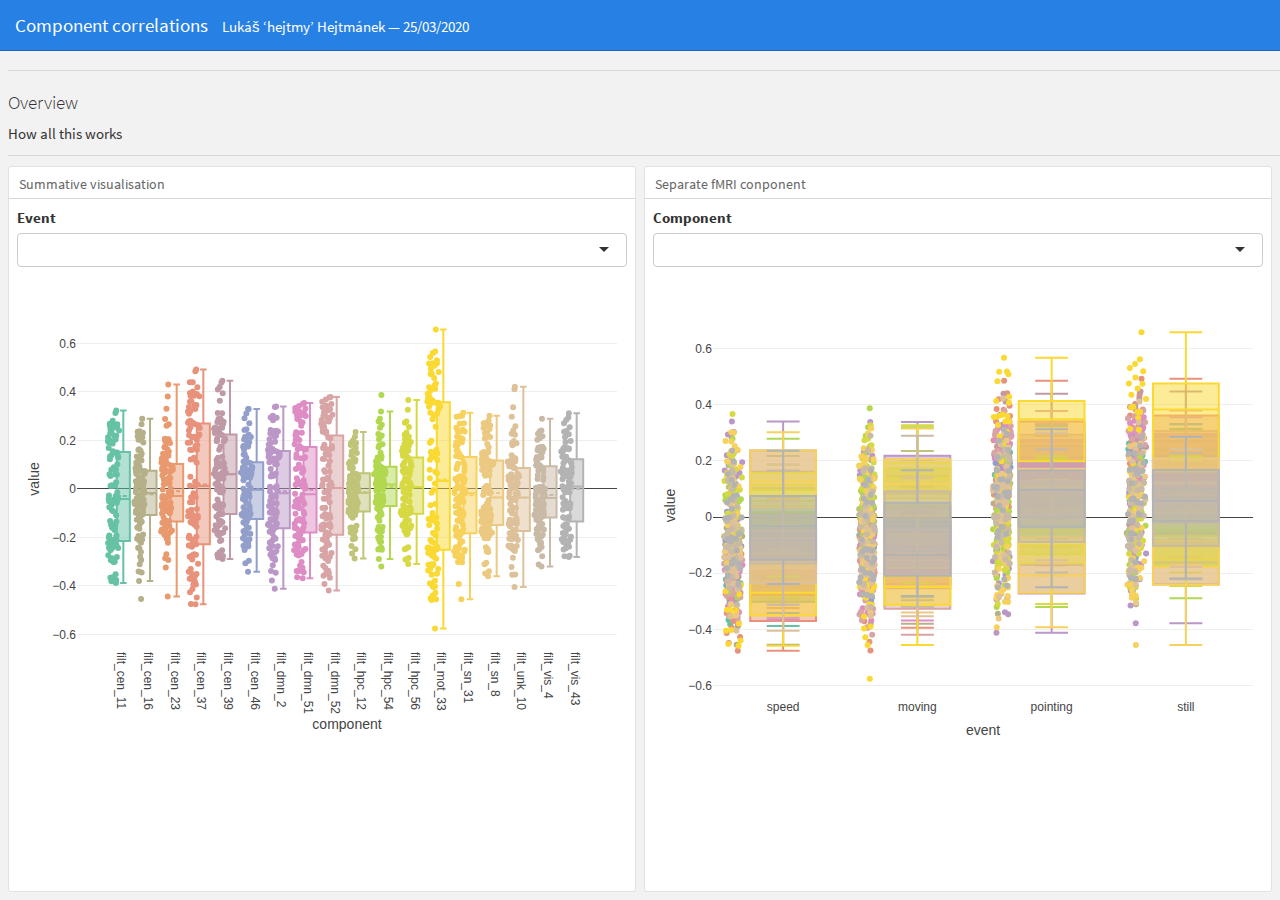
==== docs/analysis.html @ 6551378a "Adds built analysis" ====
<!DOCTYPE html>
<html xmlns="http://www.w3.org/1999/xhtml">
<head>

<meta charset="utf-8">
<meta http-equiv="Content-Type" content="text/html; charset=utf-8" />
<meta name="generator" content="pandoc" />
<meta name="author" content="Lukáš ‘hejtmy’ Hejtmánek" />



<title>Component correlations</title>

<meta property="og:title" content="Component correlations" />

<meta name="viewport" content="width=device-width, initial-scale=1.0, maximum-scale=1.0, user-scalable=no" />

<link href="data:image/x-icon;" rel="icon" type="image/x-icon">


<script type="text/javascript">
window.FlexDashboardComponents = [];
</script>

<script>/*! jQuery v1.11.3 | (c) 2005, 2015 jQuery Foundation, Inc. | jquery.org/license */
!function(a,b){"object"==typeof module&&"object"==typeof module.exports?module.exports=a.document?b(a,!0):function(a){if(!a.document)throw new Error("jQuery requires a window with a document");return b(a)}:b(a)}("undefined"!=typeof window?window:this,function(a,b){var c=[],d=c.slice,e=c.concat,f=c.push,g=c.indexOf,h={},i=h.toString,j=h.hasOwnProperty,k={},l="1.11.3",m=function(a,b){return new m.fn.init(a,b)},n=/^[\s\uFEFF\xA0]+|[\s\uFEFF\xA0]+$/g,o=/^-ms-/,p=/-([\da-z])/gi,q=function(a,b){return b.toUpperCase()};m.fn=m.prototype={jquery:l,constructor:m,selector:"",length:0,toArray:function(){return d.call(this)},get:function(a){return null!=a?0>a?this[a+this.length]:this[a]:d.call(this)},pushStack:function(a){var b=m.merge(this.constructor(),a);return b.prevObject=this,b.context=this.context,b},each:function(a,b){return m.each(this,a,b)},map:function(a){return this.pushStack(m.map(this,function(b,c){return a.call(b,c,b)}))},slice:function(){return this.pushStack(d.apply(this,arguments))},first:function(){return this.eq(0)},last:function(){return this.eq(-1)},eq:function(a){var b=this.length,c=+a+(0>a?b:0);return this.pushStack(c>=0&&b>c?[this[c]]:[])},end:function(){return this.prevObject||this.constructor(null)},push:f,sort:c.sort,splice:c.splice},m.extend=m.fn.extend=function(){var a,b,c,d,e,f,g=arguments[0]||{},h=1,i=arguments.length,j=!1;for("boolean"==typeof g&&(j=g,g=arguments[h]||{},h++),"object"==typeof g||m.isFunction(g)||(g={}),h===i&&(g=this,h--);i>h;h++)if(null!=(e=arguments[h]))for(d in e)a=g[d],c=e[d],g!==c&&(j&&c&&(m.isPlainObject(c)||(b=m.isArray(c)))?(b?(b=!1,f=a&&m.isArray(a)?a:[]):f=a&&m.isPlainObject(a)?a:{},g[d]=m.extend(j,f,c)):void 0!==c&&(g[d]=c));return g},m.extend({expando:"jQuery"+(l+Math.random()).replace(/\D/g,""),isReady:!0,error:function(a){throw new Error(a)},noop:function(){},isFunction:function(a){return"function"===m.type(a)},isArray:Array.isArray||function(a){return"array"===m.type(a)},isWindow:function(a){return null!=a&&a==a.window},isNumeric:function(a){return!m.isArray(a)&&a-parseFloat(a)+1>=0},isEmptyObject:function(a){var b;for(b in a)return!1;return!0},isPlainObject:function(a){var b;if(!a||"object"!==m.type(a)||a.nodeType||m.isWindow(a))return!1;try{if(a.constructor&&!j.call(a,"constructor")&&!j.call(a.constructor.prototype,"isPrototypeOf"))return!1}catch(c){return!1}if(k.ownLast)for(b in a)return j.call(a,b);for(b in a);return void 0===b||j.call(a,b)},type:function(a){return null==a?a+"":"object"==typeof a||"function"==typeof a?h[i.call(a)]||"object":typeof a},globalEval:function(b){b&&m.trim(b)&&(a.execScript||function(b){a.eval.call(a,b)})(b)},camelCase:function(a){return a.replace(o,"ms-").replace(p,q)},nodeName:function(a,b){return a.nodeName&&a.nodeName.toLowerCase()===b.toLowerCase()},each:function(a,b,c){var d,e=0,f=a.length,g=r(a);if(c){if(g){for(;f>e;e++)if(d=b.apply(a[e],c),d===!1)break}else for(e in a)if(d=b.apply(a[e],c),d===!1)break}else if(g){for(;f>e;e++)if(d=b.call(a[e],e,a[e]),d===!1)break}else for(e in a)if(d=b.call(a[e],e,a[e]),d===!1)break;return a},trim:function(a){return null==a?"":(a+"").replace(n,"")},makeArray:function(a,b){var c=b||[];return null!=a&&(r(Object(a))?m.merge(c,"string"==typeof a?[a]:a):f.call(c,a)),c},inArray:function(a,b,c){var d;if(b){if(g)return g.call(b,a,c);for(d=b.length,c=c?0>c?Math.max(0,d+c):c:0;d>c;c++)if(c in b&&b[c]===a)return c}return-1},merge:function(a,b){var c=+b.length,d=0,e=a.length;while(c>d)a[e++]=b[d++];if(c!==c)while(void 0!==b[d])a[e++]=b[d++];return a.length=e,a},grep:function(a,b,c){for(var d,e=[],f=0,g=a.length,h=!c;g>f;f++)d=!b(a[f],f),d!==h&&e.push(a[f]);return e},map:function(a,b,c){var d,f=0,g=a.length,h=r(a),i=[];if(h)for(;g>f;f++)d=b(a[f],f,c),null!=d&&i.push(d);else for(f in a)d=b(a[f],f,c),null!=d&&i.push(d);return e.apply([],i)},guid:1,proxy:function(a,b){var c,e,f;return"string"==typeof b&&(f=a[b],b=a,a=f),m.isFunction(a)?(c=d.call(arguments,2),e=function(){return a.apply(b||this,c.concat(d.call(arguments)))},e.guid=a.guid=a.guid||m.guid++,e):void 0},now:function(){return+new Date},support:k}),m.each("Boolean Number String Function Array Date RegExp Object Error".split(" "),function(a,b){h["[object "+b+"]"]=b.toLowerCase()});function r(a){var b="length"in a&&a.length,c=m.type(a);return"function"===c||m.isWindow(a)?!1:1===a.nodeType&&b?!0:"array"===c||0===b||"number"==typeof b&&b>0&&b-1 in a}var s=function(a){var b,c,d,e,f,g,h,i,j,k,l,m,n,o,p,q,r,s,t,u="sizzle"+1*new Date,v=a.document,w=0,x=0,y=ha(),z=ha(),A=ha(),B=function(a,b){return a===b&&(l=!0),0},C=1<<31,D={}.hasOwnProperty,E=[],F=E.pop,G=E.push,H=E.push,I=E.slice,J=function(a,b){for(var c=0,d=a.length;d>c;c++)if(a[c]===b)return c;return-1},K="checked|selected|async|autofocus|autoplay|controls|defer|disabled|hidden|ismap|loop|multiple|open|readonly|required|scoped",L="[\\x20\\t\\r\\n\\f]",M="(?:\\\\.|[\\w-]|[^\\x00-\\xa0])+",N=M.replace("w","w#"),O="\\["+L+"*("+M+")(?:"+L+"*([*^$|!~]?=)"+L+"*(?:'((?:\\\\.|[^\\\\'])*)'|\"((?:\\\\.|[^\\\\\"])*)\"|("+N+"))|)"+L+"*\\]",P=":("+M+")(?:\\((('((?:\\\\.|[^\\\\'])*)'|\"((?:\\\\.|[^\\\\\"])*)\")|((?:\\\\.|[^\\\\()[\\]]|"+O+")*)|.*)\\)|)",Q=new RegExp(L+"+","g"),R=new RegExp("^"+L+"+|((?:^|[^\\\\])(?:\\\\.)*)"+L+"+$","g"),S=new RegExp("^"+L+"*,"+L+"*"),T=new RegExp("^"+L+"*([>+~]|"+L+")"+L+"*"),U=new RegExp("="+L+"*([^\\]'\"]*?)"+L+"*\\]","g"),V=new RegExp(P),W=new RegExp("^"+N+"$"),X={ID:new RegExp("^#("+M+")"),CLASS:new RegExp("^\\.("+M+")"),TAG:new RegExp("^("+M.replace("w","w*")+")"),ATTR:new RegExp("^"+O),PSEUDO:new RegExp("^"+P),CHILD:new RegExp("^:(only|first|last|nth|nth-last)-(child|of-type)(?:\\("+L+"*(even|odd|(([+-]|)(\\d*)n|)"+L+"*(?:([+-]|)"+L+"*(\\d+)|))"+L+"*\\)|)","i"),bool:new RegExp("^(?:"+K+")$","i"),needsContext:new RegExp("^"+L+"*[>+~]|:(even|odd|eq|gt|lt|nth|first|last)(?:\\("+L+"*((?:-\\d)?\\d*)"+L+"*\\)|)(?=[^-]|$)","i")},Y=/^(?:input|select|textarea|button)$/i,Z=/^h\d$/i,$=/^[^{]+\{\s*\[native \w/,_=/^(?:#([\w-]+)|(\w+)|\.([\w-]+))$/,aa=/[+~]/,ba=/'|\\/g,ca=new RegExp("\\\\([\\da-f]{1,6}"+L+"?|("+L+")|.)","ig"),da=function(a,b,c){var d="0x"+b-65536;return d!==d||c?b:0>d?String.fromCharCode(d+65536):String.fromCharCode(d>>10|55296,1023&d|56320)},ea=function(){m()};try{H.apply(E=I.call(v.childNodes),v.childNodes),E[v.childNodes.length].nodeType}catch(fa){H={apply:E.length?function(a,b){G.apply(a,I.call(b))}:function(a,b){var c=a.length,d=0;while(a[c++]=b[d++]);a.length=c-1}}}function ga(a,b,d,e){var f,h,j,k,l,o,r,s,w,x;if((b?b.ownerDocument||b:v)!==n&&m(b),b=b||n,d=d||[],k=b.nodeType,"string"!=typeof a||!a||1!==k&&9!==k&&11!==k)return d;if(!e&&p){if(11!==k&&(f=_.exec(a)))if(j=f[1]){if(9===k){if(h=b.getElementById(j),!h||!h.parentNode)return d;if(h.id===j)return d.push(h),d}else if(b.ownerDocument&&(h=b.ownerDocument.getElementById(j))&&t(b,h)&&h.id===j)return d.push(h),d}else{if(f[2])return H.apply(d,b.getElementsByTagName(a)),d;if((j=f[3])&&c.getElementsByClassName)return H.apply(d,b.getElementsByClassName(j)),d}if(c.qsa&&(!q||!q.test(a))){if(s=r=u,w=b,x=1!==k&&a,1===k&&"object"!==b.nodeName.toLowerCase()){o=g(a),(r=b.getAttribute("id"))?s=r.replace(ba,"\\$&"):b.setAttribute("id",s),s="[id='"+s+"'] ",l=o.length;while(l--)o[l]=s+ra(o[l]);w=aa.test(a)&&pa(b.parentNode)||b,x=o.join(",")}if(x)try{return H.apply(d,w.querySelectorAll(x)),d}catch(y){}finally{r||b.removeAttribute("id")}}}return i(a.replace(R,"$1"),b,d,e)}function ha(){var a=[];function b(c,e){return a.push(c+" ")>d.cacheLength&&delete b[a.shift()],b[c+" "]=e}return b}function ia(a){return a[u]=!0,a}function ja(a){var b=n.createElement("div");try{return!!a(b)}catch(c){return!1}finally{b.parentNode&&b.parentNode.removeChild(b),b=null}}function ka(a,b){var c=a.split("|"),e=a.length;while(e--)d.attrHandle[c[e]]=b}function la(a,b){var c=b&&a,d=c&&1===a.nodeType&&1===b.nodeType&&(~b.sourceIndex||C)-(~a.sourceIndex||C);if(d)return d;if(c)while(c=c.nextSibling)if(c===b)return-1;return a?1:-1}function ma(a){return function(b){var c=b.nodeName.toLowerCase();return"input"===c&&b.type===a}}function na(a){return function(b){var c=b.nodeName.toLowerCase();return("input"===c||"button"===c)&&b.type===a}}function oa(a){return ia(function(b){return b=+b,ia(function(c,d){var e,f=a([],c.length,b),g=f.length;while(g--)c[e=f[g]]&&(c[e]=!(d[e]=c[e]))})})}function pa(a){return a&&"undefined"!=typeof a.getElementsByTagName&&a}c=ga.support={},f=ga.isXML=function(a){var b=a&&(a.ownerDocument||a).documentElement;return b?"HTML"!==b.nodeName:!1},m=ga.setDocument=function(a){var b,e,g=a?a.ownerDocument||a:v;return g!==n&&9===g.nodeType&&g.documentElement?(n=g,o=g.documentElement,e=g.defaultView,e&&e!==e.top&&(e.addEventListener?e.addEventListener("unload",ea,!1):e.attachEvent&&e.attachEvent("onunload",ea)),p=!f(g),c.attributes=ja(function(a){return a.className="i",!a.getAttribute("className")}),c.getElementsByTagName=ja(function(a){return a.appendChild(g.createComment("")),!a.getElementsByTagName("*").length}),c.getElementsByClassName=$.test(g.getElementsByClassName),c.getById=ja(function(a){return o.appendChild(a).id=u,!g.getElementsByName||!g.getElementsByName(u).length}),c.getById?(d.find.ID=function(a,b){if("undefined"!=typeof b.getElementById&&p){var c=b.getElementById(a);return c&&c.parentNode?[c]:[]}},d.filter.ID=function(a){var b=a.replace(ca,da);return function(a){return a.getAttribute("id")===b}}):(delete d.find.ID,d.filter.ID=function(a){var b=a.replace(ca,da);return function(a){var c="undefined"!=typeof a.getAttributeNode&&a.getAttributeNode("id");return c&&c.value===b}}),d.find.TAG=c.getElementsByTagName?function(a,b){return"undefined"!=typeof b.getElementsByTagName?b.getElementsByTagName(a):c.qsa?b.querySelectorAll(a):void 0}:function(a,b){var c,d=[],e=0,f=b.getElementsByTagName(a);if("*"===a){while(c=f[e++])1===c.nodeType&&d.push(c);return d}return f},d.find.CLASS=c.getElementsByClassName&&function(a,b){return p?b.getElementsByClassName(a):void 0},r=[],q=[],(c.qsa=$.test(g.querySelectorAll))&&(ja(function(a){o.appendChild(a).innerHTML="<a id='"+u+"'></a><select id='"+u+"-\f]' msallowcapture=''><option selected=''></option></select>",a.querySelectorAll("[msallowcapture^='']").length&&q.push("[*^$]="+L+"*(?:''|\"\")"),a.querySelectorAll("[selected]").length||q.push("\\["+L+"*(?:value|"+K+")"),a.querySelectorAll("[id~="+u+"-]").length||q.push("~="),a.querySelectorAll(":checked").length||q.push(":checked"),a.querySelectorAll("a#"+u+"+*").length||q.push(".#.+[+~]")}),ja(function(a){var b=g.createElement("input");b.setAttribute("type","hidden"),a.appendChild(b).setAttribute("name","D"),a.querySelectorAll("[name=d]").length&&q.push("name"+L+"*[*^$|!~]?="),a.querySelectorAll(":enabled").length||q.push(":enabled",":disabled"),a.querySelectorAll("*,:x"),q.push(",.*:")})),(c.matchesSelector=$.test(s=o.matches||o.webkitMatchesSelector||o.mozMatchesSelector||o.oMatchesSelector||o.msMatchesSelector))&&ja(function(a){c.disconnectedMatch=s.call(a,"div"),s.call(a,"[s!='']:x"),r.push("!=",P)}),q=q.length&&new RegExp(q.join("|")),r=r.length&&new RegExp(r.join("|")),b=$.test(o.compareDocumentPosition),t=b||$.test(o.contains)?function(a,b){var c=9===a.nodeType?a.documentElement:a,d=b&&b.parentNode;return a===d||!(!d||1!==d.nodeType||!(c.contains?c.contains(d):a.compareDocumentPosition&&16&a.compareDocumentPosition(d)))}:function(a,b){if(b)while(b=b.parentNode)if(b===a)return!0;return!1},B=b?function(a,b){if(a===b)return l=!0,0;var d=!a.compareDocumentPosition-!b.compareDocumentPosition;return d?d:(d=(a.ownerDocument||a)===(b.ownerDocument||b)?a.compareDocumentPosition(b):1,1&d||!c.sortDetached&&b.compareDocumentPosition(a)===d?a===g||a.ownerDocument===v&&t(v,a)?-1:b===g||b.ownerDocument===v&&t(v,b)?1:k?J(k,a)-J(k,b):0:4&d?-1:1)}:function(a,b){if(a===b)return l=!0,0;var c,d=0,e=a.parentNode,f=b.parentNode,h=[a],i=[b];if(!e||!f)return a===g?-1:b===g?1:e?-1:f?1:k?J(k,a)-J(k,b):0;if(e===f)return la(a,b);c=a;while(c=c.parentNode)h.unshift(c);c=b;while(c=c.parentNode)i.unshift(c);while(h[d]===i[d])d++;return d?la(h[d],i[d]):h[d]===v?-1:i[d]===v?1:0},g):n},ga.matches=function(a,b){return ga(a,null,null,b)},ga.matchesSelector=function(a,b){if((a.ownerDocument||a)!==n&&m(a),b=b.replace(U,"='$1']"),!(!c.matchesSelector||!p||r&&r.test(b)||q&&q.test(b)))try{var d=s.call(a,b);if(d||c.disconnectedMatch||a.document&&11!==a.document.nodeType)return d}catch(e){}return ga(b,n,null,[a]).length>0},ga.contains=function(a,b){return(a.ownerDocument||a)!==n&&m(a),t(a,b)},ga.attr=function(a,b){(a.ownerDocument||a)!==n&&m(a);var e=d.attrHandle[b.toLowerCase()],f=e&&D.call(d.attrHandle,b.toLowerCase())?e(a,b,!p):void 0;return void 0!==f?f:c.attributes||!p?a.getAttribute(b):(f=a.getAttributeNode(b))&&f.specified?f.value:null},ga.error=function(a){throw new Error("Syntax error, unrecognized expression: "+a)},ga.uniqueSort=function(a){var b,d=[],e=0,f=0;if(l=!c.detectDuplicates,k=!c.sortStable&&a.slice(0),a.sort(B),l){while(b=a[f++])b===a[f]&&(e=d.push(f));while(e--)a.splice(d[e],1)}return k=null,a},e=ga.getText=function(a){var b,c="",d=0,f=a.nodeType;if(f){if(1===f||9===f||11===f){if("string"==typeof a.textContent)return a.textContent;for(a=a.firstChild;a;a=a.nextSibling)c+=e(a)}else if(3===f||4===f)return a.nodeValue}else while(b=a[d++])c+=e(b);return c},d=ga.selectors={cacheLength:50,createPseudo:ia,match:X,attrHandle:{},find:{},relative:{">":{dir:"parentNode",first:!0}," ":{dir:"parentNode"},"+":{dir:"previousSibling",first:!0},"~":{dir:"previousSibling"}},preFilter:{ATTR:function(a){return a[1]=a[1].replace(ca,da),a[3]=(a[3]||a[4]||a[5]||"").replace(ca,da),"~="===a[2]&&(a[3]=" "+a[3]+" "),a.slice(0,4)},CHILD:function(a){return a[1]=a[1].toLowerCase(),"nth"===a[1].slice(0,3)?(a[3]||ga.error(a[0]),a[4]=+(a[4]?a[5]+(a[6]||1):2*("even"===a[3]||"odd"===a[3])),a[5]=+(a[7]+a[8]||"odd"===a[3])):a[3]&&ga.error(a[0]),a},PSEUDO:function(a){var b,c=!a[6]&&a[2];return X.CHILD.test(a[0])?null:(a[3]?a[2]=a[4]||a[5]||"":c&&V.test(c)&&(b=g(c,!0))&&(b=c.indexOf(")",c.length-b)-c.length)&&(a[0]=a[0].slice(0,b),a[2]=c.slice(0,b)),a.slice(0,3))}},filter:{TAG:function(a){var b=a.replace(ca,da).toLowerCase();return"*"===a?function(){return!0}:function(a){return a.nodeName&&a.nodeName.toLowerCase()===b}},CLASS:function(a){var b=y[a+" "];return b||(b=new RegExp("(^|"+L+")"+a+"("+L+"|$)"))&&y(a,function(a){return b.test("string"==typeof a.className&&a.className||"undefined"!=typeof a.getAttribute&&a.getAttribute("class")||"")})},ATTR:function(a,b,c){return function(d){var e=ga.attr(d,a);return null==e?"!="===b:b?(e+="","="===b?e===c:"!="===b?e!==c:"^="===b?c&&0===e.indexOf(c):"*="===b?c&&e.indexOf(c)>-1:"$="===b?c&&e.slice(-c.length)===c:"~="===b?(" "+e.replace(Q," ")+" ").indexOf(c)>-1:"|="===b?e===c||e.slice(0,c.length+1)===c+"-":!1):!0}},CHILD:function(a,b,c,d,e){var f="nth"!==a.slice(0,3),g="last"!==a.slice(-4),h="of-type"===b;return 1===d&&0===e?function(a){return!!a.parentNode}:function(b,c,i){var j,k,l,m,n,o,p=f!==g?"nextSibling":"previousSibling",q=b.parentNode,r=h&&b.nodeName.toLowerCase(),s=!i&&!h;if(q){if(f){while(p){l=b;while(l=l[p])if(h?l.nodeName.toLowerCase()===r:1===l.nodeType)return!1;o=p="only"===a&&!o&&"nextSibling"}return!0}if(o=[g?q.firstChild:q.lastChild],g&&s){k=q[u]||(q[u]={}),j=k[a]||[],n=j[0]===w&&j[1],m=j[0]===w&&j[2],l=n&&q.childNodes[n];while(l=++n&&l&&l[p]||(m=n=0)||o.pop())if(1===l.nodeType&&++m&&l===b){k[a]=[w,n,m];break}}else if(s&&(j=(b[u]||(b[u]={}))[a])&&j[0]===w)m=j[1];else while(l=++n&&l&&l[p]||(m=n=0)||o.pop())if((h?l.nodeName.toLowerCase()===r:1===l.nodeType)&&++m&&(s&&((l[u]||(l[u]={}))[a]=[w,m]),l===b))break;return m-=e,m===d||m%d===0&&m/d>=0}}},PSEUDO:function(a,b){var c,e=d.pseudos[a]||d.setFilters[a.toLowerCase()]||ga.error("unsupported pseudo: "+a);return e[u]?e(b):e.length>1?(c=[a,a,"",b],d.setFilters.hasOwnProperty(a.toLowerCase())?ia(function(a,c){var d,f=e(a,b),g=f.length;while(g--)d=J(a,f[g]),a[d]=!(c[d]=f[g])}):function(a){return e(a,0,c)}):e}},pseudos:{not:ia(function(a){var b=[],c=[],d=h(a.replace(R,"$1"));return d[u]?ia(function(a,b,c,e){var f,g=d(a,null,e,[]),h=a.length;while(h--)(f=g[h])&&(a[h]=!(b[h]=f))}):function(a,e,f){return b[0]=a,d(b,null,f,c),b[0]=null,!c.pop()}}),has:ia(function(a){return function(b){return ga(a,b).length>0}}),contains:ia(function(a){return a=a.replace(ca,da),function(b){return(b.textContent||b.innerText||e(b)).indexOf(a)>-1}}),lang:ia(function(a){return W.test(a||"")||ga.error("unsupported lang: "+a),a=a.replace(ca,da).toLowerCase(),function(b){var c;do if(c=p?b.lang:b.getAttribute("xml:lang")||b.getAttribute("lang"))return c=c.toLowerCase(),c===a||0===c.indexOf(a+"-");while((b=b.parentNode)&&1===b.nodeType);return!1}}),target:function(b){var c=a.location&&a.location.hash;return c&&c.slice(1)===b.id},root:function(a){return a===o},focus:function(a){return a===n.activeElement&&(!n.hasFocus||n.hasFocus())&&!!(a.type||a.href||~a.tabIndex)},enabled:function(a){return a.disabled===!1},disabled:function(a){return a.disabled===!0},checked:function(a){var b=a.nodeName.toLowerCase();return"input"===b&&!!a.checked||"option"===b&&!!a.selected},selected:function(a){return a.parentNode&&a.parentNode.selectedIndex,a.selected===!0},empty:function(a){for(a=a.firstChild;a;a=a.nextSibling)if(a.nodeType<6)return!1;return!0},parent:function(a){return!d.pseudos.empty(a)},header:function(a){return Z.test(a.nodeName)},input:function(a){return Y.test(a.nodeName)},button:function(a){var b=a.nodeName.toLowerCase();return"input"===b&&"button"===a.type||"button"===b},text:function(a){var b;return"input"===a.nodeName.toLowerCase()&&"text"===a.type&&(null==(b=a.getAttribute("type"))||"text"===b.toLowerCase())},first:oa(function(){return[0]}),last:oa(function(a,b){return[b-1]}),eq:oa(function(a,b,c){return[0>c?c+b:c]}),even:oa(function(a,b){for(var c=0;b>c;c+=2)a.push(c);return a}),odd:oa(function(a,b){for(var c=1;b>c;c+=2)a.push(c);return a}),lt:oa(function(a,b,c){for(var d=0>c?c+b:c;--d>=0;)a.push(d);return a}),gt:oa(function(a,b,c){for(var d=0>c?c+b:c;++d<b;)a.push(d);return a})}},d.pseudos.nth=d.pseudos.eq;for(b in{radio:!0,checkbox:!0,file:!0,password:!0,image:!0})d.pseudos[b]=ma(b);for(b in{submit:!0,reset:!0})d.pseudos[b]=na(b);function qa(){}qa.prototype=d.filters=d.pseudos,d.setFilters=new qa,g=ga.tokenize=function(a,b){var c,e,f,g,h,i,j,k=z[a+" "];if(k)return b?0:k.slice(0);h=a,i=[],j=d.preFilter;while(h){(!c||(e=S.exec(h)))&&(e&&(h=h.slice(e[0].length)||h),i.push(f=[])),c=!1,(e=T.exec(h))&&(c=e.shift(),f.push({value:c,type:e[0].replace(R," ")}),h=h.slice(c.length));for(g in d.filter)!(e=X[g].exec(h))||j[g]&&!(e=j[g](e))||(c=e.shift(),f.push({value:c,type:g,matches:e}),h=h.slice(c.length));if(!c)break}return b?h.length:h?ga.error(a):z(a,i).slice(0)};function ra(a){for(var b=0,c=a.length,d="";c>b;b++)d+=a[b].value;return d}function sa(a,b,c){var d=b.dir,e=c&&"parentNode"===d,f=x++;return b.first?function(b,c,f){while(b=b[d])if(1===b.nodeType||e)return a(b,c,f)}:function(b,c,g){var h,i,j=[w,f];if(g){while(b=b[d])if((1===b.nodeType||e)&&a(b,c,g))return!0}else while(b=b[d])if(1===b.nodeType||e){if(i=b[u]||(b[u]={}),(h=i[d])&&h[0]===w&&h[1]===f)return j[2]=h[2];if(i[d]=j,j[2]=a(b,c,g))return!0}}}function ta(a){return a.length>1?function(b,c,d){var e=a.length;while(e--)if(!a[e](b,c,d))return!1;return!0}:a[0]}function ua(a,b,c){for(var d=0,e=b.length;e>d;d++)ga(a,b[d],c);return c}function va(a,b,c,d,e){for(var f,g=[],h=0,i=a.length,j=null!=b;i>h;h++)(f=a[h])&&(!c||c(f,d,e))&&(g.push(f),j&&b.push(h));return g}function wa(a,b,c,d,e,f){return d&&!d[u]&&(d=wa(d)),e&&!e[u]&&(e=wa(e,f)),ia(function(f,g,h,i){var j,k,l,m=[],n=[],o=g.length,p=f||ua(b||"*",h.nodeType?[h]:h,[]),q=!a||!f&&b?p:va(p,m,a,h,i),r=c?e||(f?a:o||d)?[]:g:q;if(c&&c(q,r,h,i),d){j=va(r,n),d(j,[],h,i),k=j.length;while(k--)(l=j[k])&&(r[n[k]]=!(q[n[k]]=l))}if(f){if(e||a){if(e){j=[],k=r.length;while(k--)(l=r[k])&&j.push(q[k]=l);e(null,r=[],j,i)}k=r.length;while(k--)(l=r[k])&&(j=e?J(f,l):m[k])>-1&&(f[j]=!(g[j]=l))}}else r=va(r===g?r.splice(o,r.length):r),e?e(null,g,r,i):H.apply(g,r)})}function xa(a){for(var b,c,e,f=a.length,g=d.relative[a[0].type],h=g||d.relative[" "],i=g?1:0,k=sa(function(a){return a===b},h,!0),l=sa(function(a){return J(b,a)>-1},h,!0),m=[function(a,c,d){var e=!g&&(d||c!==j)||((b=c).nodeType?k(a,c,d):l(a,c,d));return b=null,e}];f>i;i++)if(c=d.relative[a[i].type])m=[sa(ta(m),c)];else{if(c=d.filter[a[i].type].apply(null,a[i].matches),c[u]){for(e=++i;f>e;e++)if(d.relative[a[e].type])break;return wa(i>1&&ta(m),i>1&&ra(a.slice(0,i-1).concat({value:" "===a[i-2].type?"*":""})).replace(R,"$1"),c,e>i&&xa(a.slice(i,e)),f>e&&xa(a=a.slice(e)),f>e&&ra(a))}m.push(c)}return ta(m)}function ya(a,b){var c=b.length>0,e=a.length>0,f=function(f,g,h,i,k){var l,m,o,p=0,q="0",r=f&&[],s=[],t=j,u=f||e&&d.find.TAG("*",k),v=w+=null==t?1:Math.random()||.1,x=u.length;for(k&&(j=g!==n&&g);q!==x&&null!=(l=u[q]);q++){if(e&&l){m=0;while(o=a[m++])if(o(l,g,h)){i.push(l);break}k&&(w=v)}c&&((l=!o&&l)&&p--,f&&r.push(l))}if(p+=q,c&&q!==p){m=0;while(o=b[m++])o(r,s,g,h);if(f){if(p>0)while(q--)r[q]||s[q]||(s[q]=F.call(i));s=va(s)}H.apply(i,s),k&&!f&&s.length>0&&p+b.length>1&&ga.uniqueSort(i)}return k&&(w=v,j=t),r};return c?ia(f):f}return h=ga.compile=function(a,b){var c,d=[],e=[],f=A[a+" "];if(!f){b||(b=g(a)),c=b.length;while(c--)f=xa(b[c]),f[u]?d.push(f):e.push(f);f=A(a,ya(e,d)),f.selector=a}return f},i=ga.select=function(a,b,e,f){var i,j,k,l,m,n="function"==typeof a&&a,o=!f&&g(a=n.selector||a);if(e=e||[],1===o.length){if(j=o[0]=o[0].slice(0),j.length>2&&"ID"===(k=j[0]).type&&c.getById&&9===b.nodeType&&p&&d.relative[j[1].type]){if(b=(d.find.ID(k.matches[0].replace(ca,da),b)||[])[0],!b)return e;n&&(b=b.parentNode),a=a.slice(j.shift().value.length)}i=X.needsContext.test(a)?0:j.length;while(i--){if(k=j[i],d.relative[l=k.type])break;if((m=d.find[l])&&(f=m(k.matches[0].replace(ca,da),aa.test(j[0].type)&&pa(b.parentNode)||b))){if(j.splice(i,1),a=f.length&&ra(j),!a)return H.apply(e,f),e;break}}}return(n||h(a,o))(f,b,!p,e,aa.test(a)&&pa(b.parentNode)||b),e},c.sortStable=u.split("").sort(B).join("")===u,c.detectDuplicates=!!l,m(),c.sortDetached=ja(function(a){return 1&a.compareDocumentPosition(n.createElement("div"))}),ja(function(a){return a.innerHTML="<a href='#'></a>","#"===a.firstChild.getAttribute("href")})||ka("type|href|height|width",function(a,b,c){return c?void 0:a.getAttribute(b,"type"===b.toLowerCase()?1:2)}),c.attributes&&ja(function(a){return a.innerHTML="<input/>",a.firstChild.setAttribute("value",""),""===a.firstChild.getAttribute("value")})||ka("value",function(a,b,c){return c||"input"!==a.nodeName.toLowerCase()?void 0:a.defaultValue}),ja(function(a){return null==a.getAttribute("disabled")})||ka(K,function(a,b,c){var d;return c?void 0:a[b]===!0?b.toLowerCase():(d=a.getAttributeNode(b))&&d.specified?d.value:null}),ga}(a);m.find=s,m.expr=s.selectors,m.expr[":"]=m.expr.pseudos,m.unique=s.uniqueSort,m.text=s.getText,m.isXMLDoc=s.isXML,m.contains=s.contains;var t=m.expr.match.needsContext,u=/^<(\w+)\s*\/?>(?:<\/\1>|)$/,v=/^.[^:#\[\.,]*$/;function w(a,b,c){if(m.isFunction(b))return m.grep(a,function(a,d){return!!b.call(a,d,a)!==c});if(b.nodeType)return m.grep(a,function(a){return a===b!==c});if("string"==typeof b){if(v.test(b))return m.filter(b,a,c);b=m.filter(b,a)}return m.grep(a,function(a){return m.inArray(a,b)>=0!==c})}m.filter=function(a,b,c){var d=b[0];return c&&(a=":not("+a+")"),1===b.length&&1===d.nodeType?m.find.matchesSelector(d,a)?[d]:[]:m.find.matches(a,m.grep(b,function(a){return 1===a.nodeType}))},m.fn.extend({find:function(a){var b,c=[],d=this,e=d.length;if("string"!=typeof a)return this.pushStack(m(a).filter(function(){for(b=0;e>b;b++)if(m.contains(d[b],this))return!0}));for(b=0;e>b;b++)m.find(a,d[b],c);return c=this.pushStack(e>1?m.unique(c):c),c.selector=this.selector?this.selector+" "+a:a,c},filter:function(a){return this.pushStack(w(this,a||[],!1))},not:function(a){return this.pushStack(w(this,a||[],!0))},is:function(a){return!!w(this,"string"==typeof a&&t.test(a)?m(a):a||[],!1).length}});var x,y=a.document,z=/^(?:\s*(<[\w\W]+>)[^>]*|#([\w-]*))$/,A=m.fn.init=function(a,b){var c,d;if(!a)return this;if("string"==typeof a){if(c="<"===a.charAt(0)&&">"===a.charAt(a.length-1)&&a.length>=3?[null,a,null]:z.exec(a),!c||!c[1]&&b)return!b||b.jquery?(b||x).find(a):this.constructor(b).find(a);if(c[1]){if(b=b instanceof m?b[0]:b,m.merge(this,m.parseHTML(c[1],b&&b.nodeType?b.ownerDocument||b:y,!0)),u.test(c[1])&&m.isPlainObject(b))for(c in b)m.isFunction(this[c])?this[c](b[c]):this.attr(c,b[c]);return this}if(d=y.getElementById(c[2]),d&&d.parentNode){if(d.id!==c[2])return x.find(a);this.length=1,this[0]=d}return this.context=y,this.selector=a,this}return a.nodeType?(this.context=this[0]=a,this.length=1,this):m.isFunction(a)?"undefined"!=typeof x.ready?x.ready(a):a(m):(void 0!==a.selector&&(this.selector=a.selector,this.context=a.context),m.makeArray(a,this))};A.prototype=m.fn,x=m(y);var B=/^(?:parents|prev(?:Until|All))/,C={children:!0,contents:!0,next:!0,prev:!0};m.extend({dir:function(a,b,c){var d=[],e=a[b];while(e&&9!==e.nodeType&&(void 0===c||1!==e.nodeType||!m(e).is(c)))1===e.nodeType&&d.push(e),e=e[b];return d},sibling:function(a,b){for(var c=[];a;a=a.nextSibling)1===a.nodeType&&a!==b&&c.push(a);return c}}),m.fn.extend({has:function(a){var b,c=m(a,this),d=c.length;return this.filter(function(){for(b=0;d>b;b++)if(m.contains(this,c[b]))return!0})},closest:function(a,b){for(var c,d=0,e=this.length,f=[],g=t.test(a)||"string"!=typeof a?m(a,b||this.context):0;e>d;d++)for(c=this[d];c&&c!==b;c=c.parentNode)if(c.nodeType<11&&(g?g.index(c)>-1:1===c.nodeType&&m.find.matchesSelector(c,a))){f.push(c);break}return this.pushStack(f.length>1?m.unique(f):f)},index:function(a){return a?"string"==typeof a?m.inArray(this[0],m(a)):m.inArray(a.jquery?a[0]:a,this):this[0]&&this[0].parentNode?this.first().prevAll().length:-1},add:function(a,b){return this.pushStack(m.unique(m.merge(this.get(),m(a,b))))},addBack:function(a){return this.add(null==a?this.prevObject:this.prevObject.filter(a))}});function D(a,b){do a=a[b];while(a&&1!==a.nodeType);return a}m.each({parent:function(a){var b=a.parentNode;return b&&11!==b.nodeType?b:null},parents:function(a){return m.dir(a,"parentNode")},parentsUntil:function(a,b,c){return m.dir(a,"parentNode",c)},next:function(a){return D(a,"nextSibling")},prev:function(a){return D(a,"previousSibling")},nextAll:function(a){return m.dir(a,"nextSibling")},prevAll:function(a){return m.dir(a,"previousSibling")},nextUntil:function(a,b,c){return m.dir(a,"nextSibling",c)},prevUntil:function(a,b,c){return m.dir(a,"previousSibling",c)},siblings:function(a){return m.sibling((a.parentNode||{}).firstChild,a)},children:function(a){return m.sibling(a.firstChild)},contents:function(a){return m.nodeName(a,"iframe")?a.contentDocument||a.contentWindow.document:m.merge([],a.childNodes)}},function(a,b){m.fn[a]=function(c,d){var e=m.map(this,b,c);return"Until"!==a.slice(-5)&&(d=c),d&&"string"==typeof d&&(e=m.filter(d,e)),this.length>1&&(C[a]||(e=m.unique(e)),B.test(a)&&(e=e.reverse())),this.pushStack(e)}});var E=/\S+/g,F={};function G(a){var b=F[a]={};return m.each(a.match(E)||[],function(a,c){b[c]=!0}),b}m.Callbacks=function(a){a="string"==typeof a?F[a]||G(a):m.extend({},a);var b,c,d,e,f,g,h=[],i=!a.once&&[],j=function(l){for(c=a.memory&&l,d=!0,f=g||0,g=0,e=h.length,b=!0;h&&e>f;f++)if(h[f].apply(l[0],l[1])===!1&&a.stopOnFalse){c=!1;break}b=!1,h&&(i?i.length&&j(i.shift()):c?h=[]:k.disable())},k={add:function(){if(h){var d=h.length;!function f(b){m.each(b,function(b,c){var d=m.type(c);"function"===d?a.unique&&k.has(c)||h.push(c):c&&c.length&&"string"!==d&&f(c)})}(arguments),b?e=h.length:c&&(g=d,j(c))}return this},remove:function(){return h&&m.each(arguments,function(a,c){var d;while((d=m.inArray(c,h,d))>-1)h.splice(d,1),b&&(e>=d&&e--,f>=d&&f--)}),this},has:function(a){return a?m.inArray(a,h)>-1:!(!h||!h.length)},empty:function(){return h=[],e=0,this},disable:function(){return h=i=c=void 0,this},disabled:function(){return!h},lock:function(){return i=void 0,c||k.disable(),this},locked:function(){return!i},fireWith:function(a,c){return!h||d&&!i||(c=c||[],c=[a,c.slice?c.slice():c],b?i.push(c):j(c)),this},fire:function(){return k.fireWith(this,arguments),this},fired:function(){return!!d}};return k},m.extend({Deferred:function(a){var b=[["resolve","done",m.Callbacks("once memory"),"resolved"],["reject","fail",m.Callbacks("once memory"),"rejected"],["notify","progress",m.Callbacks("memory")]],c="pending",d={state:function(){return c},always:function(){return e.done(arguments).fail(arguments),this},then:function(){var a=arguments;return m.Deferred(function(c){m.each(b,function(b,f){var g=m.isFunction(a[b])&&a[b];e[f[1]](function(){var a=g&&g.apply(this,arguments);a&&m.isFunction(a.promise)?a.promise().done(c.resolve).fail(c.reject).progress(c.notify):c[f[0]+"With"](this===d?c.promise():this,g?[a]:arguments)})}),a=null}).promise()},promise:function(a){return null!=a?m.extend(a,d):d}},e={};return d.pipe=d.then,m.each(b,function(a,f){var g=f[2],h=f[3];d[f[1]]=g.add,h&&g.add(function(){c=h},b[1^a][2].disable,b[2][2].lock),e[f[0]]=function(){return e[f[0]+"With"](this===e?d:this,arguments),this},e[f[0]+"With"]=g.fireWith}),d.promise(e),a&&a.call(e,e),e},when:function(a){var b=0,c=d.call(arguments),e=c.length,f=1!==e||a&&m.isFunction(a.promise)?e:0,g=1===f?a:m.Deferred(),h=function(a,b,c){return function(e){b[a]=this,c[a]=arguments.length>1?d.call(arguments):e,c===i?g.notifyWith(b,c):--f||g.resolveWith(b,c)}},i,j,k;if(e>1)for(i=new Array(e),j=new Array(e),k=new Array(e);e>b;b++)c[b]&&m.isFunction(c[b].promise)?c[b].promise().done(h(b,k,c)).fail(g.reject).progress(h(b,j,i)):--f;return f||g.resolveWith(k,c),g.promise()}});var H;m.fn.ready=function(a){return m.ready.promise().done(a),this},m.extend({isReady:!1,readyWait:1,holdReady:function(a){a?m.readyWait++:m.ready(!0)},ready:function(a){if(a===!0?!--m.readyWait:!m.isReady){if(!y.body)return setTimeout(m.ready);m.isReady=!0,a!==!0&&--m.readyWait>0||(H.resolveWith(y,[m]),m.fn.triggerHandler&&(m(y).triggerHandler("ready"),m(y).off("ready")))}}});function I(){y.addEventListener?(y.removeEventListener("DOMContentLoaded",J,!1),a.removeEventListener("load",J,!1)):(y.detachEvent("onreadystatechange",J),a.detachEvent("onload",J))}function J(){(y.addEventListener||"load"===event.type||"complete"===y.readyState)&&(I(),m.ready())}m.ready.promise=function(b){if(!H)if(H=m.Deferred(),"complete"===y.readyState)setTimeout(m.ready);else if(y.addEventListener)y.addEventListener("DOMContentLoaded",J,!1),a.addEventListener("load",J,!1);else{y.attachEvent("onreadystatechange",J),a.attachEvent("onload",J);var c=!1;try{c=null==a.frameElement&&y.documentElement}catch(d){}c&&c.doScroll&&!function e(){if(!m.isReady){try{c.doScroll("left")}catch(a){return setTimeout(e,50)}I(),m.ready()}}()}return H.promise(b)};var K="undefined",L;for(L in m(k))break;k.ownLast="0"!==L,k.inlineBlockNeedsLayout=!1,m(function(){var a,b,c,d;c=y.getElementsByTagName("body")[0],c&&c.style&&(b=y.createElement("div"),d=y.createElement("div"),d.style.cssText="position:absolute;border:0;width:0;height:0;top:0;left:-9999px",c.appendChild(d).appendChild(b),typeof b.style.zoom!==K&&(b.style.cssText="display:inline;margin:0;border:0;padding:1px;width:1px;zoom:1",k.inlineBlockNeedsLayout=a=3===b.offsetWidth,a&&(c.style.zoom=1)),c.removeChild(d))}),function(){var a=y.createElement("div");if(null==k.deleteExpando){k.deleteExpando=!0;try{delete a.test}catch(b){k.deleteExpando=!1}}a=null}(),m.acceptData=function(a){var b=m.noData[(a.nodeName+" ").toLowerCase()],c=+a.nodeType||1;return 1!==c&&9!==c?!1:!b||b!==!0&&a.getAttribute("classid")===b};var M=/^(?:\{[\w\W]*\}|\[[\w\W]*\])$/,N=/([A-Z])/g;function O(a,b,c){if(void 0===c&&1===a.nodeType){var d="data-"+b.replace(N,"-$1").toLowerCase();if(c=a.getAttribute(d),"string"==typeof c){try{c="true"===c?!0:"false"===c?!1:"null"===c?null:+c+""===c?+c:M.test(c)?m.parseJSON(c):c}catch(e){}m.data(a,b,c)}else c=void 0}return c}function P(a){var b;for(b in a)if(("data"!==b||!m.isEmptyObject(a[b]))&&"toJSON"!==b)return!1;

return!0}function Q(a,b,d,e){if(m.acceptData(a)){var f,g,h=m.expando,i=a.nodeType,j=i?m.cache:a,k=i?a[h]:a[h]&&h;if(k&&j[k]&&(e||j[k].data)||void 0!==d||"string"!=typeof b)return k||(k=i?a[h]=c.pop()||m.guid++:h),j[k]||(j[k]=i?{}:{toJSON:m.noop}),("object"==typeof b||"function"==typeof b)&&(e?j[k]=m.extend(j[k],b):j[k].data=m.extend(j[k].data,b)),g=j[k],e||(g.data||(g.data={}),g=g.data),void 0!==d&&(g[m.camelCase(b)]=d),"string"==typeof b?(f=g[b],null==f&&(f=g[m.camelCase(b)])):f=g,f}}function R(a,b,c){if(m.acceptData(a)){var d,e,f=a.nodeType,g=f?m.cache:a,h=f?a[m.expando]:m.expando;if(g[h]){if(b&&(d=c?g[h]:g[h].data)){m.isArray(b)?b=b.concat(m.map(b,m.camelCase)):b in d?b=[b]:(b=m.camelCase(b),b=b in d?[b]:b.split(" ")),e=b.length;while(e--)delete d[b[e]];if(c?!P(d):!m.isEmptyObject(d))return}(c||(delete g[h].data,P(g[h])))&&(f?m.cleanData([a],!0):k.deleteExpando||g!=g.window?delete g[h]:g[h]=null)}}}m.extend({cache:{},noData:{"applet ":!0,"embed ":!0,"object ":"clsid:D27CDB6E-AE6D-11cf-96B8-444553540000"},hasData:function(a){return a=a.nodeType?m.cache[a[m.expando]]:a[m.expando],!!a&&!P(a)},data:function(a,b,c){return Q(a,b,c)},removeData:function(a,b){return R(a,b)},_data:function(a,b,c){return Q(a,b,c,!0)},_removeData:function(a,b){return R(a,b,!0)}}),m.fn.extend({data:function(a,b){var c,d,e,f=this[0],g=f&&f.attributes;if(void 0===a){if(this.length&&(e=m.data(f),1===f.nodeType&&!m._data(f,"parsedAttrs"))){c=g.length;while(c--)g[c]&&(d=g[c].name,0===d.indexOf("data-")&&(d=m.camelCase(d.slice(5)),O(f,d,e[d])));m._data(f,"parsedAttrs",!0)}return e}return"object"==typeof a?this.each(function(){m.data(this,a)}):arguments.length>1?this.each(function(){m.data(this,a,b)}):f?O(f,a,m.data(f,a)):void 0},removeData:function(a){return this.each(function(){m.removeData(this,a)})}}),m.extend({queue:function(a,b,c){var d;return a?(b=(b||"fx")+"queue",d=m._data(a,b),c&&(!d||m.isArray(c)?d=m._data(a,b,m.makeArray(c)):d.push(c)),d||[]):void 0},dequeue:function(a,b){b=b||"fx";var c=m.queue(a,b),d=c.length,e=c.shift(),f=m._queueHooks(a,b),g=function(){m.dequeue(a,b)};"inprogress"===e&&(e=c.shift(),d--),e&&("fx"===b&&c.unshift("inprogress"),delete f.stop,e.call(a,g,f)),!d&&f&&f.empty.fire()},_queueHooks:function(a,b){var c=b+"queueHooks";return m._data(a,c)||m._data(a,c,{empty:m.Callbacks("once memory").add(function(){m._removeData(a,b+"queue"),m._removeData(a,c)})})}}),m.fn.extend({queue:function(a,b){var c=2;return"string"!=typeof a&&(b=a,a="fx",c--),arguments.length<c?m.queue(this[0],a):void 0===b?this:this.each(function(){var c=m.queue(this,a,b);m._queueHooks(this,a),"fx"===a&&"inprogress"!==c[0]&&m.dequeue(this,a)})},dequeue:function(a){return this.each(function(){m.dequeue(this,a)})},clearQueue:function(a){return this.queue(a||"fx",[])},promise:function(a,b){var c,d=1,e=m.Deferred(),f=this,g=this.length,h=function(){--d||e.resolveWith(f,[f])};"string"!=typeof a&&(b=a,a=void 0),a=a||"fx";while(g--)c=m._data(f[g],a+"queueHooks"),c&&c.empty&&(d++,c.empty.add(h));return h(),e.promise(b)}});var S=/[+-]?(?:\d*\.|)\d+(?:[eE][+-]?\d+|)/.source,T=["Top","Right","Bottom","Left"],U=function(a,b){return a=b||a,"none"===m.css(a,"display")||!m.contains(a.ownerDocument,a)},V=m.access=function(a,b,c,d,e,f,g){var h=0,i=a.length,j=null==c;if("object"===m.type(c)){e=!0;for(h in c)m.access(a,b,h,c[h],!0,f,g)}else if(void 0!==d&&(e=!0,m.isFunction(d)||(g=!0),j&&(g?(b.call(a,d),b=null):(j=b,b=function(a,b,c){return j.call(m(a),c)})),b))for(;i>h;h++)b(a[h],c,g?d:d.call(a[h],h,b(a[h],c)));return e?a:j?b.call(a):i?b(a[0],c):f},W=/^(?:checkbox|radio)$/i;!function(){var a=y.createElement("input"),b=y.createElement("div"),c=y.createDocumentFragment();if(b.innerHTML="  <link/><table></table><a href='/a'>a</a><input type='checkbox'/>",k.leadingWhitespace=3===b.firstChild.nodeType,k.tbody=!b.getElementsByTagName("tbody").length,k.htmlSerialize=!!b.getElementsByTagName("link").length,k.html5Clone="<:nav></:nav>"!==y.createElement("nav").cloneNode(!0).outerHTML,a.type="checkbox",a.checked=!0,c.appendChild(a),k.appendChecked=a.checked,b.innerHTML="<textarea>x</textarea>",k.noCloneChecked=!!b.cloneNode(!0).lastChild.defaultValue,c.appendChild(b),b.innerHTML="<input type='radio' checked='checked' name='t'/>",k.checkClone=b.cloneNode(!0).cloneNode(!0).lastChild.checked,k.noCloneEvent=!0,b.attachEvent&&(b.attachEvent("onclick",function(){k.noCloneEvent=!1}),b.cloneNode(!0).click()),null==k.deleteExpando){k.deleteExpando=!0;try{delete b.test}catch(d){k.deleteExpando=!1}}}(),function(){var b,c,d=y.createElement("div");for(b in{submit:!0,change:!0,focusin:!0})c="on"+b,(k[b+"Bubbles"]=c in a)||(d.setAttribute(c,"t"),k[b+"Bubbles"]=d.attributes[c].expando===!1);d=null}();var X=/^(?:input|select|textarea)$/i,Y=/^key/,Z=/^(?:mouse|pointer|contextmenu)|click/,$=/^(?:focusinfocus|focusoutblur)$/,_=/^([^.]*)(?:\.(.+)|)$/;function aa(){return!0}function ba(){return!1}function ca(){try{return y.activeElement}catch(a){}}m.event={global:{},add:function(a,b,c,d,e){var f,g,h,i,j,k,l,n,o,p,q,r=m._data(a);if(r){c.handler&&(i=c,c=i.handler,e=i.selector),c.guid||(c.guid=m.guid++),(g=r.events)||(g=r.events={}),(k=r.handle)||(k=r.handle=function(a){return typeof m===K||a&&m.event.triggered===a.type?void 0:m.event.dispatch.apply(k.elem,arguments)},k.elem=a),b=(b||"").match(E)||[""],h=b.length;while(h--)f=_.exec(b[h])||[],o=q=f[1],p=(f[2]||"").split(".").sort(),o&&(j=m.event.special[o]||{},o=(e?j.delegateType:j.bindType)||o,j=m.event.special[o]||{},l=m.extend({type:o,origType:q,data:d,handler:c,guid:c.guid,selector:e,needsContext:e&&m.expr.match.needsContext.test(e),namespace:p.join(".")},i),(n=g[o])||(n=g[o]=[],n.delegateCount=0,j.setup&&j.setup.call(a,d,p,k)!==!1||(a.addEventListener?a.addEventListener(o,k,!1):a.attachEvent&&a.attachEvent("on"+o,k))),j.add&&(j.add.call(a,l),l.handler.guid||(l.handler.guid=c.guid)),e?n.splice(n.delegateCount++,0,l):n.push(l),m.event.global[o]=!0);a=null}},remove:function(a,b,c,d,e){var f,g,h,i,j,k,l,n,o,p,q,r=m.hasData(a)&&m._data(a);if(r&&(k=r.events)){b=(b||"").match(E)||[""],j=b.length;while(j--)if(h=_.exec(b[j])||[],o=q=h[1],p=(h[2]||"").split(".").sort(),o){l=m.event.special[o]||{},o=(d?l.delegateType:l.bindType)||o,n=k[o]||[],h=h[2]&&new RegExp("(^|\\.)"+p.join("\\.(?:.*\\.|)")+"(\\.|$)"),i=f=n.length;while(f--)g=n[f],!e&&q!==g.origType||c&&c.guid!==g.guid||h&&!h.test(g.namespace)||d&&d!==g.selector&&("**"!==d||!g.selector)||(n.splice(f,1),g.selector&&n.delegateCount--,l.remove&&l.remove.call(a,g));i&&!n.length&&(l.teardown&&l.teardown.call(a,p,r.handle)!==!1||m.removeEvent(a,o,r.handle),delete k[o])}else for(o in k)m.event.remove(a,o+b[j],c,d,!0);m.isEmptyObject(k)&&(delete r.handle,m._removeData(a,"events"))}},trigger:function(b,c,d,e){var f,g,h,i,k,l,n,o=[d||y],p=j.call(b,"type")?b.type:b,q=j.call(b,"namespace")?b.namespace.split("."):[];if(h=l=d=d||y,3!==d.nodeType&&8!==d.nodeType&&!$.test(p+m.event.triggered)&&(p.indexOf(".")>=0&&(q=p.split("."),p=q.shift(),q.sort()),g=p.indexOf(":")<0&&"on"+p,b=b[m.expando]?b:new m.Event(p,"object"==typeof b&&b),b.isTrigger=e?2:3,b.namespace=q.join("."),b.namespace_re=b.namespace?new RegExp("(^|\\.)"+q.join("\\.(?:.*\\.|)")+"(\\.|$)"):null,b.result=void 0,b.target||(b.target=d),c=null==c?[b]:m.makeArray(c,[b]),k=m.event.special[p]||{},e||!k.trigger||k.trigger.apply(d,c)!==!1)){if(!e&&!k.noBubble&&!m.isWindow(d)){for(i=k.delegateType||p,$.test(i+p)||(h=h.parentNode);h;h=h.parentNode)o.push(h),l=h;l===(d.ownerDocument||y)&&o.push(l.defaultView||l.parentWindow||a)}n=0;while((h=o[n++])&&!b.isPropagationStopped())b.type=n>1?i:k.bindType||p,f=(m._data(h,"events")||{})[b.type]&&m._data(h,"handle"),f&&f.apply(h,c),f=g&&h[g],f&&f.apply&&m.acceptData(h)&&(b.result=f.apply(h,c),b.result===!1&&b.preventDefault());if(b.type=p,!e&&!b.isDefaultPrevented()&&(!k._default||k._default.apply(o.pop(),c)===!1)&&m.acceptData(d)&&g&&d[p]&&!m.isWindow(d)){l=d[g],l&&(d[g]=null),m.event.triggered=p;try{d[p]()}catch(r){}m.event.triggered=void 0,l&&(d[g]=l)}return b.result}},dispatch:function(a){a=m.event.fix(a);var b,c,e,f,g,h=[],i=d.call(arguments),j=(m._data(this,"events")||{})[a.type]||[],k=m.event.special[a.type]||{};if(i[0]=a,a.delegateTarget=this,!k.preDispatch||k.preDispatch.call(this,a)!==!1){h=m.event.handlers.call(this,a,j),b=0;while((f=h[b++])&&!a.isPropagationStopped()){a.currentTarget=f.elem,g=0;while((e=f.handlers[g++])&&!a.isImmediatePropagationStopped())(!a.namespace_re||a.namespace_re.test(e.namespace))&&(a.handleObj=e,a.data=e.data,c=((m.event.special[e.origType]||{}).handle||e.handler).apply(f.elem,i),void 0!==c&&(a.result=c)===!1&&(a.preventDefault(),a.stopPropagation()))}return k.postDispatch&&k.postDispatch.call(this,a),a.result}},handlers:function(a,b){var c,d,e,f,g=[],h=b.delegateCount,i=a.target;if(h&&i.nodeType&&(!a.button||"click"!==a.type))for(;i!=this;i=i.parentNode||this)if(1===i.nodeType&&(i.disabled!==!0||"click"!==a.type)){for(e=[],f=0;h>f;f++)d=b[f],c=d.selector+" ",void 0===e[c]&&(e[c]=d.needsContext?m(c,this).index(i)>=0:m.find(c,this,null,[i]).length),e[c]&&e.push(d);e.length&&g.push({elem:i,handlers:e})}return h<b.length&&g.push({elem:this,handlers:b.slice(h)}),g},fix:function(a){if(a[m.expando])return a;var b,c,d,e=a.type,f=a,g=this.fixHooks[e];g||(this.fixHooks[e]=g=Z.test(e)?this.mouseHooks:Y.test(e)?this.keyHooks:{}),d=g.props?this.props.concat(g.props):this.props,a=new m.Event(f),b=d.length;while(b--)c=d[b],a[c]=f[c];return a.target||(a.target=f.srcElement||y),3===a.target.nodeType&&(a.target=a.target.parentNode),a.metaKey=!!a.metaKey,g.filter?g.filter(a,f):a},props:"altKey bubbles cancelable ctrlKey currentTarget eventPhase metaKey relatedTarget shiftKey target timeStamp view which".split(" "),fixHooks:{},keyHooks:{props:"char charCode key keyCode".split(" "),filter:function(a,b){return null==a.which&&(a.which=null!=b.charCode?b.charCode:b.keyCode),a}},mouseHooks:{props:"button buttons clientX clientY fromElement offsetX offsetY pageX pageY screenX screenY toElement".split(" "),filter:function(a,b){var c,d,e,f=b.button,g=b.fromElement;return null==a.pageX&&null!=b.clientX&&(d=a.target.ownerDocument||y,e=d.documentElement,c=d.body,a.pageX=b.clientX+(e&&e.scrollLeft||c&&c.scrollLeft||0)-(e&&e.clientLeft||c&&c.clientLeft||0),a.pageY=b.clientY+(e&&e.scrollTop||c&&c.scrollTop||0)-(e&&e.clientTop||c&&c.clientTop||0)),!a.relatedTarget&&g&&(a.relatedTarget=g===a.target?b.toElement:g),a.which||void 0===f||(a.which=1&f?1:2&f?3:4&f?2:0),a}},special:{load:{noBubble:!0},focus:{trigger:function(){if(this!==ca()&&this.focus)try{return this.focus(),!1}catch(a){}},delegateType:"focusin"},blur:{trigger:function(){return this===ca()&&this.blur?(this.blur(),!1):void 0},delegateType:"focusout"},click:{trigger:function(){return m.nodeName(this,"input")&&"checkbox"===this.type&&this.click?(this.click(),!1):void 0},_default:function(a){return m.nodeName(a.target,"a")}},beforeunload:{postDispatch:function(a){void 0!==a.result&&a.originalEvent&&(a.originalEvent.returnValue=a.result)}}},simulate:function(a,b,c,d){var e=m.extend(new m.Event,c,{type:a,isSimulated:!0,originalEvent:{}});d?m.event.trigger(e,null,b):m.event.dispatch.call(b,e),e.isDefaultPrevented()&&c.preventDefault()}},m.removeEvent=y.removeEventListener?function(a,b,c){a.removeEventListener&&a.removeEventListener(b,c,!1)}:function(a,b,c){var d="on"+b;a.detachEvent&&(typeof a[d]===K&&(a[d]=null),a.detachEvent(d,c))},m.Event=function(a,b){return this instanceof m.Event?(a&&a.type?(this.originalEvent=a,this.type=a.type,this.isDefaultPrevented=a.defaultPrevented||void 0===a.defaultPrevented&&a.returnValue===!1?aa:ba):this.type=a,b&&m.extend(this,b),this.timeStamp=a&&a.timeStamp||m.now(),void(this[m.expando]=!0)):new m.Event(a,b)},m.Event.prototype={isDefaultPrevented:ba,isPropagationStopped:ba,isImmediatePropagationStopped:ba,preventDefault:function(){var a=this.originalEvent;this.isDefaultPrevented=aa,a&&(a.preventDefault?a.preventDefault():a.returnValue=!1)},stopPropagation:function(){var a=this.originalEvent;this.isPropagationStopped=aa,a&&(a.stopPropagation&&a.stopPropagation(),a.cancelBubble=!0)},stopImmediatePropagation:function(){var a=this.originalEvent;this.isImmediatePropagationStopped=aa,a&&a.stopImmediatePropagation&&a.stopImmediatePropagation(),this.stopPropagation()}},m.each({mouseenter:"mouseover",mouseleave:"mouseout",pointerenter:"pointerover",pointerleave:"pointerout"},function(a,b){m.event.special[a]={delegateType:b,bindType:b,handle:function(a){var c,d=this,e=a.relatedTarget,f=a.handleObj;return(!e||e!==d&&!m.contains(d,e))&&(a.type=f.origType,c=f.handler.apply(this,arguments),a.type=b),c}}}),k.submitBubbles||(m.event.special.submit={setup:function(){return m.nodeName(this,"form")?!1:void m.event.add(this,"click._submit keypress._submit",function(a){var b=a.target,c=m.nodeName(b,"input")||m.nodeName(b,"button")?b.form:void 0;c&&!m._data(c,"submitBubbles")&&(m.event.add(c,"submit._submit",function(a){a._submit_bubble=!0}),m._data(c,"submitBubbles",!0))})},postDispatch:function(a){a._submit_bubble&&(delete a._submit_bubble,this.parentNode&&!a.isTrigger&&m.event.simulate("submit",this.parentNode,a,!0))},teardown:function(){return m.nodeName(this,"form")?!1:void m.event.remove(this,"._submit")}}),k.changeBubbles||(m.event.special.change={setup:function(){return X.test(this.nodeName)?(("checkbox"===this.type||"radio"===this.type)&&(m.event.add(this,"propertychange._change",function(a){"checked"===a.originalEvent.propertyName&&(this._just_changed=!0)}),m.event.add(this,"click._change",function(a){this._just_changed&&!a.isTrigger&&(this._just_changed=!1),m.event.simulate("change",this,a,!0)})),!1):void m.event.add(this,"beforeactivate._change",function(a){var b=a.target;X.test(b.nodeName)&&!m._data(b,"changeBubbles")&&(m.event.add(b,"change._change",function(a){!this.parentNode||a.isSimulated||a.isTrigger||m.event.simulate("change",this.parentNode,a,!0)}),m._data(b,"changeBubbles",!0))})},handle:function(a){var b=a.target;return this!==b||a.isSimulated||a.isTrigger||"radio"!==b.type&&"checkbox"!==b.type?a.handleObj.handler.apply(this,arguments):void 0},teardown:function(){return m.event.remove(this,"._change"),!X.test(this.nodeName)}}),k.focusinBubbles||m.each({focus:"focusin",blur:"focusout"},function(a,b){var c=function(a){m.event.simulate(b,a.target,m.event.fix(a),!0)};m.event.special[b]={setup:function(){var d=this.ownerDocument||this,e=m._data(d,b);e||d.addEventListener(a,c,!0),m._data(d,b,(e||0)+1)},teardown:function(){var d=this.ownerDocument||this,e=m._data(d,b)-1;e?m._data(d,b,e):(d.removeEventListener(a,c,!0),m._removeData(d,b))}}}),m.fn.extend({on:function(a,b,c,d,e){var f,g;if("object"==typeof a){"string"!=typeof b&&(c=c||b,b=void 0);for(f in a)this.on(f,b,c,a[f],e);return this}if(null==c&&null==d?(d=b,c=b=void 0):null==d&&("string"==typeof b?(d=c,c=void 0):(d=c,c=b,b=void 0)),d===!1)d=ba;else if(!d)return this;return 1===e&&(g=d,d=function(a){return m().off(a),g.apply(this,arguments)},d.guid=g.guid||(g.guid=m.guid++)),this.each(function(){m.event.add(this,a,d,c,b)})},one:function(a,b,c,d){return this.on(a,b,c,d,1)},off:function(a,b,c){var d,e;if(a&&a.preventDefault&&a.handleObj)return d=a.handleObj,m(a.delegateTarget).off(d.namespace?d.origType+"."+d.namespace:d.origType,d.selector,d.handler),this;if("object"==typeof a){for(e in a)this.off(e,b,a[e]);return this}return(b===!1||"function"==typeof b)&&(c=b,b=void 0),c===!1&&(c=ba),this.each(function(){m.event.remove(this,a,c,b)})},trigger:function(a,b){return this.each(function(){m.event.trigger(a,b,this)})},triggerHandler:function(a,b){var c=this[0];return c?m.event.trigger(a,b,c,!0):void 0}});function da(a){var b=ea.split("|"),c=a.createDocumentFragment();if(c.createElement)while(b.length)c.createElement(b.pop());return c}var ea="abbr|article|aside|audio|bdi|canvas|data|datalist|details|figcaption|figure|footer|header|hgroup|mark|meter|nav|output|progress|section|summary|time|video",fa=/ jQuery\d+="(?:null|\d+)"/g,ga=new RegExp("<(?:"+ea+")[\\s/>]","i"),ha=/^\s+/,ia=/<(?!area|br|col|embed|hr|img|input|link|meta|param)(([\w:]+)[^>]*)\/>/gi,ja=/<([\w:]+)/,ka=/<tbody/i,la=/<|&#?\w+;/,ma=/<(?:script|style|link)/i,na=/checked\s*(?:[^=]|=\s*.checked.)/i,oa=/^$|\/(?:java|ecma)script/i,pa=/^true\/(.*)/,qa=/^\s*<!(?:\[CDATA\[|--)|(?:\]\]|--)>\s*$/g,ra={option:[1,"<select multiple='multiple'>","</select>"],legend:[1,"<fieldset>","</fieldset>"],area:[1,"<map>","</map>"],param:[1,"<object>","</object>"],thead:[1,"<table>","</table>"],tr:[2,"<table><tbody>","</tbody></table>"],col:[2,"<table><tbody></tbody><colgroup>","</colgroup></table>"],td:[3,"<table><tbody><tr>","</tr></tbody></table>"],_default:k.htmlSerialize?[0,"",""]:[1,"X<div>","</div>"]},sa=da(y),ta=sa.appendChild(y.createElement("div"));ra.optgroup=ra.option,ra.tbody=ra.tfoot=ra.colgroup=ra.caption=ra.thead,ra.th=ra.td;function ua(a,b){var c,d,e=0,f=typeof a.getElementsByTagName!==K?a.getElementsByTagName(b||"*"):typeof a.querySelectorAll!==K?a.querySelectorAll(b||"*"):void 0;if(!f)for(f=[],c=a.childNodes||a;null!=(d=c[e]);e++)!b||m.nodeName(d,b)?f.push(d):m.merge(f,ua(d,b));return void 0===b||b&&m.nodeName(a,b)?m.merge([a],f):f}function va(a){W.test(a.type)&&(a.defaultChecked=a.checked)}function wa(a,b){return m.nodeName(a,"table")&&m.nodeName(11!==b.nodeType?b:b.firstChild,"tr")?a.getElementsByTagName("tbody")[0]||a.appendChild(a.ownerDocument.createElement("tbody")):a}function xa(a){return a.type=(null!==m.find.attr(a,"type"))+"/"+a.type,a}function ya(a){var b=pa.exec(a.type);return b?a.type=b[1]:a.removeAttribute("type"),a}function za(a,b){for(var c,d=0;null!=(c=a[d]);d++)m._data(c,"globalEval",!b||m._data(b[d],"globalEval"))}function Aa(a,b){if(1===b.nodeType&&m.hasData(a)){var c,d,e,f=m._data(a),g=m._data(b,f),h=f.events;if(h){delete g.handle,g.events={};for(c in h)for(d=0,e=h[c].length;e>d;d++)m.event.add(b,c,h[c][d])}g.data&&(g.data=m.extend({},g.data))}}function Ba(a,b){var c,d,e;if(1===b.nodeType){if(c=b.nodeName.toLowerCase(),!k.noCloneEvent&&b[m.expando]){e=m._data(b);for(d in e.events)m.removeEvent(b,d,e.handle);b.removeAttribute(m.expando)}"script"===c&&b.text!==a.text?(xa(b).text=a.text,ya(b)):"object"===c?(b.parentNode&&(b.outerHTML=a.outerHTML),k.html5Clone&&a.innerHTML&&!m.trim(b.innerHTML)&&(b.innerHTML=a.innerHTML)):"input"===c&&W.test(a.type)?(b.defaultChecked=b.checked=a.checked,b.value!==a.value&&(b.value=a.value)):"option"===c?b.defaultSelected=b.selected=a.defaultSelected:("input"===c||"textarea"===c)&&(b.defaultValue=a.defaultValue)}}m.extend({clone:function(a,b,c){var d,e,f,g,h,i=m.contains(a.ownerDocument,a);if(k.html5Clone||m.isXMLDoc(a)||!ga.test("<"+a.nodeName+">")?f=a.cloneNode(!0):(ta.innerHTML=a.outerHTML,ta.removeChild(f=ta.firstChild)),!(k.noCloneEvent&&k.noCloneChecked||1!==a.nodeType&&11!==a.nodeType||m.isXMLDoc(a)))for(d=ua(f),h=ua(a),g=0;null!=(e=h[g]);++g)d[g]&&Ba(e,d[g]);if(b)if(c)for(h=h||ua(a),d=d||ua(f),g=0;null!=(e=h[g]);g++)Aa(e,d[g]);else Aa(a,f);return d=ua(f,"script"),d.length>0&&za(d,!i&&ua(a,"script")),d=h=e=null,f},buildFragment:function(a,b,c,d){for(var e,f,g,h,i,j,l,n=a.length,o=da(b),p=[],q=0;n>q;q++)if(f=a[q],f||0===f)if("object"===m.type(f))m.merge(p,f.nodeType?[f]:f);else if(la.test(f)){h=h||o.appendChild(b.createElement("div")),i=(ja.exec(f)||["",""])[1].toLowerCase(),l=ra[i]||ra._default,h.innerHTML=l[1]+f.replace(ia,"<$1></$2>")+l[2],e=l[0];while(e--)h=h.lastChild;if(!k.leadingWhitespace&&ha.test(f)&&p.push(b.createTextNode(ha.exec(f)[0])),!k.tbody){f="table"!==i||ka.test(f)?"<table>"!==l[1]||ka.test(f)?0:h:h.firstChild,e=f&&f.childNodes.length;while(e--)m.nodeName(j=f.childNodes[e],"tbody")&&!j.childNodes.length&&f.removeChild(j)}m.merge(p,h.childNodes),h.textContent="";while(h.firstChild)h.removeChild(h.firstChild);h=o.lastChild}else p.push(b.createTextNode(f));h&&o.removeChild(h),k.appendChecked||m.grep(ua(p,"input"),va),q=0;while(f=p[q++])if((!d||-1===m.inArray(f,d))&&(g=m.contains(f.ownerDocument,f),h=ua(o.appendChild(f),"script"),g&&za(h),c)){e=0;while(f=h[e++])oa.test(f.type||"")&&c.push(f)}return h=null,o},cleanData:function(a,b){for(var d,e,f,g,h=0,i=m.expando,j=m.cache,l=k.deleteExpando,n=m.event.special;null!=(d=a[h]);h++)if((b||m.acceptData(d))&&(f=d[i],g=f&&j[f])){if(g.events)for(e in g.events)n[e]?m.event.remove(d,e):m.removeEvent(d,e,g.handle);j[f]&&(delete j[f],l?delete d[i]:typeof d.removeAttribute!==K?d.removeAttribute(i):d[i]=null,c.push(f))}}}),m.fn.extend({text:function(a){return V(this,function(a){return void 0===a?m.text(this):this.empty().append((this[0]&&this[0].ownerDocument||y).createTextNode(a))},null,a,arguments.length)},append:function(){return this.domManip(arguments,function(a){if(1===this.nodeType||11===this.nodeType||9===this.nodeType){var b=wa(this,a);b.appendChild(a)}})},prepend:function(){return this.domManip(arguments,function(a){if(1===this.nodeType||11===this.nodeType||9===this.nodeType){var b=wa(this,a);b.insertBefore(a,b.firstChild)}})},before:function(){return this.domManip(arguments,function(a){this.parentNode&&this.parentNode.insertBefore(a,this)})},after:function(){return this.domManip(arguments,function(a){this.parentNode&&this.parentNode.insertBefore(a,this.nextSibling)})},remove:function(a,b){for(var c,d=a?m.filter(a,this):this,e=0;null!=(c=d[e]);e++)b||1!==c.nodeType||m.cleanData(ua(c)),c.parentNode&&(b&&m.contains(c.ownerDocument,c)&&za(ua(c,"script")),c.parentNode.removeChild(c));return this},empty:function(){for(var a,b=0;null!=(a=this[b]);b++){1===a.nodeType&&m.cleanData(ua(a,!1));while(a.firstChild)a.removeChild(a.firstChild);a.options&&m.nodeName(a,"select")&&(a.options.length=0)}return this},clone:function(a,b){return a=null==a?!1:a,b=null==b?a:b,this.map(function(){return m.clone(this,a,b)})},html:function(a){return V(this,function(a){var b=this[0]||{},c=0,d=this.length;if(void 0===a)return 1===b.nodeType?b.innerHTML.replace(fa,""):void 0;if(!("string"!=typeof a||ma.test(a)||!k.htmlSerialize&&ga.test(a)||!k.leadingWhitespace&&ha.test(a)||ra[(ja.exec(a)||["",""])[1].toLowerCase()])){a=a.replace(ia,"<$1></$2>");try{for(;d>c;c++)b=this[c]||{},1===b.nodeType&&(m.cleanData(ua(b,!1)),b.innerHTML=a);b=0}catch(e){}}b&&this.empty().append(a)},null,a,arguments.length)},replaceWith:function(){var a=arguments[0];return this.domManip(arguments,function(b){a=this.parentNode,m.cleanData(ua(this)),a&&a.replaceChild(b,this)}),a&&(a.length||a.nodeType)?this:this.remove()},detach:function(a){return this.remove(a,!0)},domManip:function(a,b){a=e.apply([],a);var c,d,f,g,h,i,j=0,l=this.length,n=this,o=l-1,p=a[0],q=m.isFunction(p);if(q||l>1&&"string"==typeof p&&!k.checkClone&&na.test(p))return this.each(function(c){var d=n.eq(c);q&&(a[0]=p.call(this,c,d.html())),d.domManip(a,b)});if(l&&(i=m.buildFragment(a,this[0].ownerDocument,!1,this),c=i.firstChild,1===i.childNodes.length&&(i=c),c)){for(g=m.map(ua(i,"script"),xa),f=g.length;l>j;j++)d=i,j!==o&&(d=m.clone(d,!0,!0),f&&m.merge(g,ua(d,"script"))),b.call(this[j],d,j);if(f)for(h=g[g.length-1].ownerDocument,m.map(g,ya),j=0;f>j;j++)d=g[j],oa.test(d.type||"")&&!m._data(d,"globalEval")&&m.contains(h,d)&&(d.src?m._evalUrl&&m._evalUrl(d.src):m.globalEval((d.text||d.textContent||d.innerHTML||"").replace(qa,"")));i=c=null}return this}}),m.each({appendTo:"append",prependTo:"prepend",insertBefore:"before",insertAfter:"after",replaceAll:"replaceWith"},function(a,b){m.fn[a]=function(a){for(var c,d=0,e=[],g=m(a),h=g.length-1;h>=d;d++)c=d===h?this:this.clone(!0),m(g[d])[b](c),f.apply(e,c.get());return this.pushStack(e)}});var Ca,Da={};function Ea(b,c){var d,e=m(c.createElement(b)).appendTo(c.body),f=a.getDefaultComputedStyle&&(d=a.getDefaultComputedStyle(e[0]))?d.display:m.css(e[0],"display");return e.detach(),f}function Fa(a){var b=y,c=Da[a];return c||(c=Ea(a,b),"none"!==c&&c||(Ca=(Ca||m("<iframe frameborder='0' width='0' height='0'/>")).appendTo(b.documentElement),b=(Ca[0].contentWindow||Ca[0].contentDocument).document,b.write(),b.close(),c=Ea(a,b),Ca.detach()),Da[a]=c),c}!function(){var a;k.shrinkWrapBlocks=function(){if(null!=a)return a;a=!1;var b,c,d;return c=y.getElementsByTagName("body")[0],c&&c.style?(b=y.createElement("div"),d=y.createElement("div"),d.style.cssText="position:absolute;border:0;width:0;height:0;top:0;left:-9999px",c.appendChild(d).appendChild(b),typeof b.style.zoom!==K&&(b.style.cssText="-webkit-box-sizing:content-box;-moz-box-sizing:content-box;box-sizing:content-box;display:block;margin:0;border:0;padding:1px;width:1px;zoom:1",b.appendChild(y.createElement("div")).style.width="5px",a=3!==b.offsetWidth),c.removeChild(d),a):void 0}}();var Ga=/^margin/,Ha=new RegExp("^("+S+")(?!px)[a-z%]+$","i"),Ia,Ja,Ka=/^(top|right|bottom|left)$/;a.getComputedStyle?(Ia=function(b){return b.ownerDocument.defaultView.opener?b.ownerDocument.defaultView.getComputedStyle(b,null):a.getComputedStyle(b,null)},Ja=function(a,b,c){var d,e,f,g,h=a.style;return c=c||Ia(a),g=c?c.getPropertyValue(b)||c[b]:void 0,c&&(""!==g||m.contains(a.ownerDocument,a)||(g=m.style(a,b)),Ha.test(g)&&Ga.test(b)&&(d=h.width,e=h.minWidth,f=h.maxWidth,h.minWidth=h.maxWidth=h.width=g,g=c.width,h.width=d,h.minWidth=e,h.maxWidth=f)),void 0===g?g:g+""}):y.documentElement.currentStyle&&(Ia=function(a){return a.currentStyle},Ja=function(a,b,c){var d,e,f,g,h=a.style;return c=c||Ia(a),g=c?c[b]:void 0,null==g&&h&&h[b]&&(g=h[b]),Ha.test(g)&&!Ka.test(b)&&(d=h.left,e=a.runtimeStyle,f=e&&e.left,f&&(e.left=a.currentStyle.left),h.left="fontSize"===b?"1em":g,g=h.pixelLeft+"px",h.left=d,f&&(e.left=f)),void 0===g?g:g+""||"auto"});function La(a,b){return{get:function(){var c=a();if(null!=c)return c?void delete this.get:(this.get=b).apply(this,arguments)}}}!function(){var b,c,d,e,f,g,h;if(b=y.createElement("div"),b.innerHTML="  <link/><table></table><a href='/a'>a</a><input type='checkbox'/>",d=b.getElementsByTagName("a")[0],c=d&&d.style){c.cssText="float:left;opacity:.5",k.opacity="0.5"===c.opacity,k.cssFloat=!!c.cssFloat,b.style.backgroundClip="content-box",b.cloneNode(!0).style.backgroundClip="",k.clearCloneStyle="content-box"===b.style.backgroundClip,k.boxSizing=""===c.boxSizing||""===c.MozBoxSizing||""===c.WebkitBoxSizing,m.extend(k,{reliableHiddenOffsets:function(){return null==g&&i(),g},boxSizingReliable:function(){return null==f&&i(),f},pixelPosition:function(){return null==e&&i(),e},reliableMarginRight:function(){return null==h&&i(),h}});function i(){var b,c,d,i;c=y.getElementsByTagName("body")[0],c&&c.style&&(b=y.createElement("div"),d=y.createElement("div"),d.style.cssText="position:absolute;border:0;width:0;height:0;top:0;left:-9999px",c.appendChild(d).appendChild(b),b.style.cssText="-webkit-box-sizing:border-box;-moz-box-sizing:border-box;box-sizing:border-box;display:block;margin-top:1%;top:1%;border:1px;padding:1px;width:4px;position:absolute",e=f=!1,h=!0,a.getComputedStyle&&(e="1%"!==(a.getComputedStyle(b,null)||{}).top,f="4px"===(a.getComputedStyle(b,null)||{width:"4px"}).width,i=b.appendChild(y.createElement("div")),i.style.cssText=b.style.cssText="-webkit-box-sizing:content-box;-moz-box-sizing:content-box;box-sizing:content-box;display:block;margin:0;border:0;padding:0",i.style.marginRight=i.style.width="0",b.style.width="1px",h=!parseFloat((a.getComputedStyle(i,null)||{}).marginRight),b.removeChild(i)),b.innerHTML="<table><tr><td></td><td>t</td></tr></table>",i=b.getElementsByTagName("td"),i[0].style.cssText="margin:0;border:0;padding:0;display:none",g=0===i[0].offsetHeight,g&&(i[0].style.display="",i[1].style.display="none",g=0===i[0].offsetHeight),c.removeChild(d))}}}(),m.swap=function(a,b,c,d){var e,f,g={};for(f in b)g[f]=a.style[f],a.style[f]=b[f];e=c.apply(a,d||[]);for(f in b)a.style[f]=g[f];return e};var Ma=/alpha\([^)]*\)/i,Na=/opacity\s*=\s*([^)]*)/,Oa=/^(none|table(?!-c[ea]).+)/,Pa=new RegExp("^("+S+")(.*)$","i"),Qa=new RegExp("^([+-])=("+S+")","i"),Ra={position:"absolute",visibility:"hidden",display:"block"},Sa={letterSpacing:"0",fontWeight:"400"},Ta=["Webkit","O","Moz","ms"];function Ua(a,b){if(b in a)return b;var c=b.charAt(0).toUpperCase()+b.slice(1),d=b,e=Ta.length;while(e--)if(b=Ta[e]+c,b in a)return b;return d}function Va(a,b){for(var c,d,e,f=[],g=0,h=a.length;h>g;g++)d=a[g],d.style&&(f[g]=m._data(d,"olddisplay"),c=d.style.display,b?(f[g]||"none"!==c||(d.style.display=""),""===d.style.display&&U(d)&&(f[g]=m._data(d,"olddisplay",Fa(d.nodeName)))):(e=U(d),(c&&"none"!==c||!e)&&m._data(d,"olddisplay",e?c:m.css(d,"display"))));for(g=0;h>g;g++)d=a[g],d.style&&(b&&"none"!==d.style.display&&""!==d.style.display||(d.style.display=b?f[g]||"":"none"));return a}function Wa(a,b,c){var d=Pa.exec(b);return d?Math.max(0,d[1]-(c||0))+(d[2]||"px"):b}function Xa(a,b,c,d,e){for(var f=c===(d?"border":"content")?4:"width"===b?1:0,g=0;4>f;f+=2)"margin"===c&&(g+=m.css(a,c+T[f],!0,e)),d?("content"===c&&(g-=m.css(a,"padding"+T[f],!0,e)),"margin"!==c&&(g-=m.css(a,"border"+T[f]+"Width",!0,e))):(g+=m.css(a,"padding"+T[f],!0,e),"padding"!==c&&(g+=m.css(a,"border"+T[f]+"Width",!0,e)));return g}function Ya(a,b,c){var d=!0,e="width"===b?a.offsetWidth:a.offsetHeight,f=Ia(a),g=k.boxSizing&&"border-box"===m.css(a,"boxSizing",!1,f);if(0>=e||null==e){if(e=Ja(a,b,f),(0>e||null==e)&&(e=a.style[b]),Ha.test(e))return e;d=g&&(k.boxSizingReliable()||e===a.style[b]),e=parseFloat(e)||0}return e+Xa(a,b,c||(g?"border":"content"),d,f)+"px"}m.extend({cssHooks:{opacity:{get:function(a,b){if(b){var c=Ja(a,"opacity");return""===c?"1":c}}}},cssNumber:{columnCount:!0,fillOpacity:!0,flexGrow:!0,flexShrink:!0,fontWeight:!0,lineHeight:!0,opacity:!0,order:!0,orphans:!0,widows:!0,zIndex:!0,zoom:!0},cssProps:{"float":k.cssFloat?"cssFloat":"styleFloat"},style:function(a,b,c,d){if(a&&3!==a.nodeType&&8!==a.nodeType&&a.style){var e,f,g,h=m.camelCase(b),i=a.style;if(b=m.cssProps[h]||(m.cssProps[h]=Ua(i,h)),g=m.cssHooks[b]||m.cssHooks[h],void 0===c)return g&&"get"in g&&void 0!==(e=g.get(a,!1,d))?e:i[b];if(f=typeof c,"string"===f&&(e=Qa.exec(c))&&(c=(e[1]+1)*e[2]+parseFloat(m.css(a,b)),f="number"),null!=c&&c===c&&("number"!==f||m.cssNumber[h]||(c+="px"),k.clearCloneStyle||""!==c||0!==b.indexOf("background")||(i[b]="inherit"),!(g&&"set"in g&&void 0===(c=g.set(a,c,d)))))try{i[b]=c}catch(j){}}},css:function(a,b,c,d){var e,f,g,h=m.camelCase(b);return b=m.cssProps[h]||(m.cssProps[h]=Ua(a.style,h)),g=m.cssHooks[b]||m.cssHooks[h],g&&"get"in g&&(f=g.get(a,!0,c)),void 0===f&&(f=Ja(a,b,d)),"normal"===f&&b in Sa&&(f=Sa[b]),""===c||c?(e=parseFloat(f),c===!0||m.isNumeric(e)?e||0:f):f}}),m.each(["height","width"],function(a,b){m.cssHooks[b]={get:function(a,c,d){return c?Oa.test(m.css(a,"display"))&&0===a.offsetWidth?m.swap(a,Ra,function(){return Ya(a,b,d)}):Ya(a,b,d):void 0},set:function(a,c,d){var e=d&&Ia(a);return Wa(a,c,d?Xa(a,b,d,k.boxSizing&&"border-box"===m.css(a,"boxSizing",!1,e),e):0)}}}),k.opacity||(m.cssHooks.opacity={get:function(a,b){return Na.test((b&&a.currentStyle?a.currentStyle.filter:a.style.filter)||"")?.01*parseFloat(RegExp.$1)+"":b?"1":""},set:function(a,b){var c=a.style,d=a.currentStyle,e=m.isNumeric(b)?"alpha(opacity="+100*b+")":"",f=d&&d.filter||c.filter||"";c.zoom=1,(b>=1||""===b)&&""===m.trim(f.replace(Ma,""))&&c.removeAttribute&&(c.removeAttribute("filter"),""===b||d&&!d.filter)||(c.filter=Ma.test(f)?f.replace(Ma,e):f+" "+e)}}),m.cssHooks.marginRight=La(k.reliableMarginRight,function(a,b){return b?m.swap(a,{display:"inline-block"},Ja,[a,"marginRight"]):void 0}),m.each({margin:"",padding:"",border:"Width"},function(a,b){m.cssHooks[a+b]={expand:function(c){for(var d=0,e={},f="string"==typeof c?c.split(" "):[c];4>d;d++)e[a+T[d]+b]=f[d]||f[d-2]||f[0];return e}},Ga.test(a)||(m.cssHooks[a+b].set=Wa)}),m.fn.extend({css:function(a,b){return V(this,function(a,b,c){var d,e,f={},g=0;if(m.isArray(b)){for(d=Ia(a),e=b.length;e>g;g++)f[b[g]]=m.css(a,b[g],!1,d);return f}return void 0!==c?m.style(a,b,c):m.css(a,b)},a,b,arguments.length>1)},show:function(){return Va(this,!0)},hide:function(){return Va(this)},toggle:function(a){return"boolean"==typeof a?a?this.show():this.hide():this.each(function(){U(this)?m(this).show():m(this).hide()})}});function Za(a,b,c,d,e){
return new Za.prototype.init(a,b,c,d,e)}m.Tween=Za,Za.prototype={constructor:Za,init:function(a,b,c,d,e,f){this.elem=a,this.prop=c,this.easing=e||"swing",this.options=b,this.start=this.now=this.cur(),this.end=d,this.unit=f||(m.cssNumber[c]?"":"px")},cur:function(){var a=Za.propHooks[this.prop];return a&&a.get?a.get(this):Za.propHooks._default.get(this)},run:function(a){var b,c=Za.propHooks[this.prop];return this.options.duration?this.pos=b=m.easing[this.easing](a,this.options.duration*a,0,1,this.options.duration):this.pos=b=a,this.now=(this.end-this.start)*b+this.start,this.options.step&&this.options.step.call(this.elem,this.now,this),c&&c.set?c.set(this):Za.propHooks._default.set(this),this}},Za.prototype.init.prototype=Za.prototype,Za.propHooks={_default:{get:function(a){var b;return null==a.elem[a.prop]||a.elem.style&&null!=a.elem.style[a.prop]?(b=m.css(a.elem,a.prop,""),b&&"auto"!==b?b:0):a.elem[a.prop]},set:function(a){m.fx.step[a.prop]?m.fx.step[a.prop](a):a.elem.style&&(null!=a.elem.style[m.cssProps[a.prop]]||m.cssHooks[a.prop])?m.style(a.elem,a.prop,a.now+a.unit):a.elem[a.prop]=a.now}}},Za.propHooks.scrollTop=Za.propHooks.scrollLeft={set:function(a){a.elem.nodeType&&a.elem.parentNode&&(a.elem[a.prop]=a.now)}},m.easing={linear:function(a){return a},swing:function(a){return.5-Math.cos(a*Math.PI)/2}},m.fx=Za.prototype.init,m.fx.step={};var $a,_a,ab=/^(?:toggle|show|hide)$/,bb=new RegExp("^(?:([+-])=|)("+S+")([a-z%]*)$","i"),cb=/queueHooks$/,db=[ib],eb={"*":[function(a,b){var c=this.createTween(a,b),d=c.cur(),e=bb.exec(b),f=e&&e[3]||(m.cssNumber[a]?"":"px"),g=(m.cssNumber[a]||"px"!==f&&+d)&&bb.exec(m.css(c.elem,a)),h=1,i=20;if(g&&g[3]!==f){f=f||g[3],e=e||[],g=+d||1;do h=h||".5",g/=h,m.style(c.elem,a,g+f);while(h!==(h=c.cur()/d)&&1!==h&&--i)}return e&&(g=c.start=+g||+d||0,c.unit=f,c.end=e[1]?g+(e[1]+1)*e[2]:+e[2]),c}]};function fb(){return setTimeout(function(){$a=void 0}),$a=m.now()}function gb(a,b){var c,d={height:a},e=0;for(b=b?1:0;4>e;e+=2-b)c=T[e],d["margin"+c]=d["padding"+c]=a;return b&&(d.opacity=d.width=a),d}function hb(a,b,c){for(var d,e=(eb[b]||[]).concat(eb["*"]),f=0,g=e.length;g>f;f++)if(d=e[f].call(c,b,a))return d}function ib(a,b,c){var d,e,f,g,h,i,j,l,n=this,o={},p=a.style,q=a.nodeType&&U(a),r=m._data(a,"fxshow");c.queue||(h=m._queueHooks(a,"fx"),null==h.unqueued&&(h.unqueued=0,i=h.empty.fire,h.empty.fire=function(){h.unqueued||i()}),h.unqueued++,n.always(function(){n.always(function(){h.unqueued--,m.queue(a,"fx").length||h.empty.fire()})})),1===a.nodeType&&("height"in b||"width"in b)&&(c.overflow=[p.overflow,p.overflowX,p.overflowY],j=m.css(a,"display"),l="none"===j?m._data(a,"olddisplay")||Fa(a.nodeName):j,"inline"===l&&"none"===m.css(a,"float")&&(k.inlineBlockNeedsLayout&&"inline"!==Fa(a.nodeName)?p.zoom=1:p.display="inline-block")),c.overflow&&(p.overflow="hidden",k.shrinkWrapBlocks()||n.always(function(){p.overflow=c.overflow[0],p.overflowX=c.overflow[1],p.overflowY=c.overflow[2]}));for(d in b)if(e=b[d],ab.exec(e)){if(delete b[d],f=f||"toggle"===e,e===(q?"hide":"show")){if("show"!==e||!r||void 0===r[d])continue;q=!0}o[d]=r&&r[d]||m.style(a,d)}else j=void 0;if(m.isEmptyObject(o))"inline"===("none"===j?Fa(a.nodeName):j)&&(p.display=j);else{r?"hidden"in r&&(q=r.hidden):r=m._data(a,"fxshow",{}),f&&(r.hidden=!q),q?m(a).show():n.done(function(){m(a).hide()}),n.done(function(){var b;m._removeData(a,"fxshow");for(b in o)m.style(a,b,o[b])});for(d in o)g=hb(q?r[d]:0,d,n),d in r||(r[d]=g.start,q&&(g.end=g.start,g.start="width"===d||"height"===d?1:0))}}function jb(a,b){var c,d,e,f,g;for(c in a)if(d=m.camelCase(c),e=b[d],f=a[c],m.isArray(f)&&(e=f[1],f=a[c]=f[0]),c!==d&&(a[d]=f,delete a[c]),g=m.cssHooks[d],g&&"expand"in g){f=g.expand(f),delete a[d];for(c in f)c in a||(a[c]=f[c],b[c]=e)}else b[d]=e}function kb(a,b,c){var d,e,f=0,g=db.length,h=m.Deferred().always(function(){delete i.elem}),i=function(){if(e)return!1;for(var b=$a||fb(),c=Math.max(0,j.startTime+j.duration-b),d=c/j.duration||0,f=1-d,g=0,i=j.tweens.length;i>g;g++)j.tweens[g].run(f);return h.notifyWith(a,[j,f,c]),1>f&&i?c:(h.resolveWith(a,[j]),!1)},j=h.promise({elem:a,props:m.extend({},b),opts:m.extend(!0,{specialEasing:{}},c),originalProperties:b,originalOptions:c,startTime:$a||fb(),duration:c.duration,tweens:[],createTween:function(b,c){var d=m.Tween(a,j.opts,b,c,j.opts.specialEasing[b]||j.opts.easing);return j.tweens.push(d),d},stop:function(b){var c=0,d=b?j.tweens.length:0;if(e)return this;for(e=!0;d>c;c++)j.tweens[c].run(1);return b?h.resolveWith(a,[j,b]):h.rejectWith(a,[j,b]),this}}),k=j.props;for(jb(k,j.opts.specialEasing);g>f;f++)if(d=db[f].call(j,a,k,j.opts))return d;return m.map(k,hb,j),m.isFunction(j.opts.start)&&j.opts.start.call(a,j),m.fx.timer(m.extend(i,{elem:a,anim:j,queue:j.opts.queue})),j.progress(j.opts.progress).done(j.opts.done,j.opts.complete).fail(j.opts.fail).always(j.opts.always)}m.Animation=m.extend(kb,{tweener:function(a,b){m.isFunction(a)?(b=a,a=["*"]):a=a.split(" ");for(var c,d=0,e=a.length;e>d;d++)c=a[d],eb[c]=eb[c]||[],eb[c].unshift(b)},prefilter:function(a,b){b?db.unshift(a):db.push(a)}}),m.speed=function(a,b,c){var d=a&&"object"==typeof a?m.extend({},a):{complete:c||!c&&b||m.isFunction(a)&&a,duration:a,easing:c&&b||b&&!m.isFunction(b)&&b};return d.duration=m.fx.off?0:"number"==typeof d.duration?d.duration:d.duration in m.fx.speeds?m.fx.speeds[d.duration]:m.fx.speeds._default,(null==d.queue||d.queue===!0)&&(d.queue="fx"),d.old=d.complete,d.complete=function(){m.isFunction(d.old)&&d.old.call(this),d.queue&&m.dequeue(this,d.queue)},d},m.fn.extend({fadeTo:function(a,b,c,d){return this.filter(U).css("opacity",0).show().end().animate({opacity:b},a,c,d)},animate:function(a,b,c,d){var e=m.isEmptyObject(a),f=m.speed(b,c,d),g=function(){var b=kb(this,m.extend({},a),f);(e||m._data(this,"finish"))&&b.stop(!0)};return g.finish=g,e||f.queue===!1?this.each(g):this.queue(f.queue,g)},stop:function(a,b,c){var d=function(a){var b=a.stop;delete a.stop,b(c)};return"string"!=typeof a&&(c=b,b=a,a=void 0),b&&a!==!1&&this.queue(a||"fx",[]),this.each(function(){var b=!0,e=null!=a&&a+"queueHooks",f=m.timers,g=m._data(this);if(e)g[e]&&g[e].stop&&d(g[e]);else for(e in g)g[e]&&g[e].stop&&cb.test(e)&&d(g[e]);for(e=f.length;e--;)f[e].elem!==this||null!=a&&f[e].queue!==a||(f[e].anim.stop(c),b=!1,f.splice(e,1));(b||!c)&&m.dequeue(this,a)})},finish:function(a){return a!==!1&&(a=a||"fx"),this.each(function(){var b,c=m._data(this),d=c[a+"queue"],e=c[a+"queueHooks"],f=m.timers,g=d?d.length:0;for(c.finish=!0,m.queue(this,a,[]),e&&e.stop&&e.stop.call(this,!0),b=f.length;b--;)f[b].elem===this&&f[b].queue===a&&(f[b].anim.stop(!0),f.splice(b,1));for(b=0;g>b;b++)d[b]&&d[b].finish&&d[b].finish.call(this);delete c.finish})}}),m.each(["toggle","show","hide"],function(a,b){var c=m.fn[b];m.fn[b]=function(a,d,e){return null==a||"boolean"==typeof a?c.apply(this,arguments):this.animate(gb(b,!0),a,d,e)}}),m.each({slideDown:gb("show"),slideUp:gb("hide"),slideToggle:gb("toggle"),fadeIn:{opacity:"show"},fadeOut:{opacity:"hide"},fadeToggle:{opacity:"toggle"}},function(a,b){m.fn[a]=function(a,c,d){return this.animate(b,a,c,d)}}),m.timers=[],m.fx.tick=function(){var a,b=m.timers,c=0;for($a=m.now();c<b.length;c++)a=b[c],a()||b[c]!==a||b.splice(c--,1);b.length||m.fx.stop(),$a=void 0},m.fx.timer=function(a){m.timers.push(a),a()?m.fx.start():m.timers.pop()},m.fx.interval=13,m.fx.start=function(){_a||(_a=setInterval(m.fx.tick,m.fx.interval))},m.fx.stop=function(){clearInterval(_a),_a=null},m.fx.speeds={slow:600,fast:200,_default:400},m.fn.delay=function(a,b){return a=m.fx?m.fx.speeds[a]||a:a,b=b||"fx",this.queue(b,function(b,c){var d=setTimeout(b,a);c.stop=function(){clearTimeout(d)}})},function(){var a,b,c,d,e;b=y.createElement("div"),b.setAttribute("className","t"),b.innerHTML="  <link/><table></table><a href='/a'>a</a><input type='checkbox'/>",d=b.getElementsByTagName("a")[0],c=y.createElement("select"),e=c.appendChild(y.createElement("option")),a=b.getElementsByTagName("input")[0],d.style.cssText="top:1px",k.getSetAttribute="t"!==b.className,k.style=/top/.test(d.getAttribute("style")),k.hrefNormalized="/a"===d.getAttribute("href"),k.checkOn=!!a.value,k.optSelected=e.selected,k.enctype=!!y.createElement("form").enctype,c.disabled=!0,k.optDisabled=!e.disabled,a=y.createElement("input"),a.setAttribute("value",""),k.input=""===a.getAttribute("value"),a.value="t",a.setAttribute("type","radio"),k.radioValue="t"===a.value}();var lb=/\r/g;m.fn.extend({val:function(a){var b,c,d,e=this[0];{if(arguments.length)return d=m.isFunction(a),this.each(function(c){var e;1===this.nodeType&&(e=d?a.call(this,c,m(this).val()):a,null==e?e="":"number"==typeof e?e+="":m.isArray(e)&&(e=m.map(e,function(a){return null==a?"":a+""})),b=m.valHooks[this.type]||m.valHooks[this.nodeName.toLowerCase()],b&&"set"in b&&void 0!==b.set(this,e,"value")||(this.value=e))});if(e)return b=m.valHooks[e.type]||m.valHooks[e.nodeName.toLowerCase()],b&&"get"in b&&void 0!==(c=b.get(e,"value"))?c:(c=e.value,"string"==typeof c?c.replace(lb,""):null==c?"":c)}}}),m.extend({valHooks:{option:{get:function(a){var b=m.find.attr(a,"value");return null!=b?b:m.trim(m.text(a))}},select:{get:function(a){for(var b,c,d=a.options,e=a.selectedIndex,f="select-one"===a.type||0>e,g=f?null:[],h=f?e+1:d.length,i=0>e?h:f?e:0;h>i;i++)if(c=d[i],!(!c.selected&&i!==e||(k.optDisabled?c.disabled:null!==c.getAttribute("disabled"))||c.parentNode.disabled&&m.nodeName(c.parentNode,"optgroup"))){if(b=m(c).val(),f)return b;g.push(b)}return g},set:function(a,b){var c,d,e=a.options,f=m.makeArray(b),g=e.length;while(g--)if(d=e[g],m.inArray(m.valHooks.option.get(d),f)>=0)try{d.selected=c=!0}catch(h){d.scrollHeight}else d.selected=!1;return c||(a.selectedIndex=-1),e}}}}),m.each(["radio","checkbox"],function(){m.valHooks[this]={set:function(a,b){return m.isArray(b)?a.checked=m.inArray(m(a).val(),b)>=0:void 0}},k.checkOn||(m.valHooks[this].get=function(a){return null===a.getAttribute("value")?"on":a.value})});var mb,nb,ob=m.expr.attrHandle,pb=/^(?:checked|selected)$/i,qb=k.getSetAttribute,rb=k.input;m.fn.extend({attr:function(a,b){return V(this,m.attr,a,b,arguments.length>1)},removeAttr:function(a){return this.each(function(){m.removeAttr(this,a)})}}),m.extend({attr:function(a,b,c){var d,e,f=a.nodeType;if(a&&3!==f&&8!==f&&2!==f)return typeof a.getAttribute===K?m.prop(a,b,c):(1===f&&m.isXMLDoc(a)||(b=b.toLowerCase(),d=m.attrHooks[b]||(m.expr.match.bool.test(b)?nb:mb)),void 0===c?d&&"get"in d&&null!==(e=d.get(a,b))?e:(e=m.find.attr(a,b),null==e?void 0:e):null!==c?d&&"set"in d&&void 0!==(e=d.set(a,c,b))?e:(a.setAttribute(b,c+""),c):void m.removeAttr(a,b))},removeAttr:function(a,b){var c,d,e=0,f=b&&b.match(E);if(f&&1===a.nodeType)while(c=f[e++])d=m.propFix[c]||c,m.expr.match.bool.test(c)?rb&&qb||!pb.test(c)?a[d]=!1:a[m.camelCase("default-"+c)]=a[d]=!1:m.attr(a,c,""),a.removeAttribute(qb?c:d)},attrHooks:{type:{set:function(a,b){if(!k.radioValue&&"radio"===b&&m.nodeName(a,"input")){var c=a.value;return a.setAttribute("type",b),c&&(a.value=c),b}}}}}),nb={set:function(a,b,c){return b===!1?m.removeAttr(a,c):rb&&qb||!pb.test(c)?a.setAttribute(!qb&&m.propFix[c]||c,c):a[m.camelCase("default-"+c)]=a[c]=!0,c}},m.each(m.expr.match.bool.source.match(/\w+/g),function(a,b){var c=ob[b]||m.find.attr;ob[b]=rb&&qb||!pb.test(b)?function(a,b,d){var e,f;return d||(f=ob[b],ob[b]=e,e=null!=c(a,b,d)?b.toLowerCase():null,ob[b]=f),e}:function(a,b,c){return c?void 0:a[m.camelCase("default-"+b)]?b.toLowerCase():null}}),rb&&qb||(m.attrHooks.value={set:function(a,b,c){return m.nodeName(a,"input")?void(a.defaultValue=b):mb&&mb.set(a,b,c)}}),qb||(mb={set:function(a,b,c){var d=a.getAttributeNode(c);return d||a.setAttributeNode(d=a.ownerDocument.createAttribute(c)),d.value=b+="","value"===c||b===a.getAttribute(c)?b:void 0}},ob.id=ob.name=ob.coords=function(a,b,c){var d;return c?void 0:(d=a.getAttributeNode(b))&&""!==d.value?d.value:null},m.valHooks.button={get:function(a,b){var c=a.getAttributeNode(b);return c&&c.specified?c.value:void 0},set:mb.set},m.attrHooks.contenteditable={set:function(a,b,c){mb.set(a,""===b?!1:b,c)}},m.each(["width","height"],function(a,b){m.attrHooks[b]={set:function(a,c){return""===c?(a.setAttribute(b,"auto"),c):void 0}}})),k.style||(m.attrHooks.style={get:function(a){return a.style.cssText||void 0},set:function(a,b){return a.style.cssText=b+""}});var sb=/^(?:input|select|textarea|button|object)$/i,tb=/^(?:a|area)$/i;m.fn.extend({prop:function(a,b){return V(this,m.prop,a,b,arguments.length>1)},removeProp:function(a){return a=m.propFix[a]||a,this.each(function(){try{this[a]=void 0,delete this[a]}catch(b){}})}}),m.extend({propFix:{"for":"htmlFor","class":"className"},prop:function(a,b,c){var d,e,f,g=a.nodeType;if(a&&3!==g&&8!==g&&2!==g)return f=1!==g||!m.isXMLDoc(a),f&&(b=m.propFix[b]||b,e=m.propHooks[b]),void 0!==c?e&&"set"in e&&void 0!==(d=e.set(a,c,b))?d:a[b]=c:e&&"get"in e&&null!==(d=e.get(a,b))?d:a[b]},propHooks:{tabIndex:{get:function(a){var b=m.find.attr(a,"tabindex");return b?parseInt(b,10):sb.test(a.nodeName)||tb.test(a.nodeName)&&a.href?0:-1}}}}),k.hrefNormalized||m.each(["href","src"],function(a,b){m.propHooks[b]={get:function(a){return a.getAttribute(b,4)}}}),k.optSelected||(m.propHooks.selected={get:function(a){var b=a.parentNode;return b&&(b.selectedIndex,b.parentNode&&b.parentNode.selectedIndex),null}}),m.each(["tabIndex","readOnly","maxLength","cellSpacing","cellPadding","rowSpan","colSpan","useMap","frameBorder","contentEditable"],function(){m.propFix[this.toLowerCase()]=this}),k.enctype||(m.propFix.enctype="encoding");var ub=/[\t\r\n\f]/g;m.fn.extend({addClass:function(a){var b,c,d,e,f,g,h=0,i=this.length,j="string"==typeof a&&a;if(m.isFunction(a))return this.each(function(b){m(this).addClass(a.call(this,b,this.className))});if(j)for(b=(a||"").match(E)||[];i>h;h++)if(c=this[h],d=1===c.nodeType&&(c.className?(" "+c.className+" ").replace(ub," "):" ")){f=0;while(e=b[f++])d.indexOf(" "+e+" ")<0&&(d+=e+" ");g=m.trim(d),c.className!==g&&(c.className=g)}return this},removeClass:function(a){var b,c,d,e,f,g,h=0,i=this.length,j=0===arguments.length||"string"==typeof a&&a;if(m.isFunction(a))return this.each(function(b){m(this).removeClass(a.call(this,b,this.className))});if(j)for(b=(a||"").match(E)||[];i>h;h++)if(c=this[h],d=1===c.nodeType&&(c.className?(" "+c.className+" ").replace(ub," "):"")){f=0;while(e=b[f++])while(d.indexOf(" "+e+" ")>=0)d=d.replace(" "+e+" "," ");g=a?m.trim(d):"",c.className!==g&&(c.className=g)}return this},toggleClass:function(a,b){var c=typeof a;return"boolean"==typeof b&&"string"===c?b?this.addClass(a):this.removeClass(a):this.each(m.isFunction(a)?function(c){m(this).toggleClass(a.call(this,c,this.className,b),b)}:function(){if("string"===c){var b,d=0,e=m(this),f=a.match(E)||[];while(b=f[d++])e.hasClass(b)?e.removeClass(b):e.addClass(b)}else(c===K||"boolean"===c)&&(this.className&&m._data(this,"__className__",this.className),this.className=this.className||a===!1?"":m._data(this,"__className__")||"")})},hasClass:function(a){for(var b=" "+a+" ",c=0,d=this.length;d>c;c++)if(1===this[c].nodeType&&(" "+this[c].className+" ").replace(ub," ").indexOf(b)>=0)return!0;return!1}}),m.each("blur focus focusin focusout load resize scroll unload click dblclick mousedown mouseup mousemove mouseover mouseout mouseenter mouseleave change select submit keydown keypress keyup error contextmenu".split(" "),function(a,b){m.fn[b]=function(a,c){return arguments.length>0?this.on(b,null,a,c):this.trigger(b)}}),m.fn.extend({hover:function(a,b){return this.mouseenter(a).mouseleave(b||a)},bind:function(a,b,c){return this.on(a,null,b,c)},unbind:function(a,b){return this.off(a,null,b)},delegate:function(a,b,c,d){return this.on(b,a,c,d)},undelegate:function(a,b,c){return 1===arguments.length?this.off(a,"**"):this.off(b,a||"**",c)}});var vb=m.now(),wb=/\?/,xb=/(,)|(\[|{)|(}|])|"(?:[^"\\\r\n]|\\["\\\/bfnrt]|\\u[\da-fA-F]{4})*"\s*:?|true|false|null|-?(?!0\d)\d+(?:\.\d+|)(?:[eE][+-]?\d+|)/g;m.parseJSON=function(b){if(a.JSON&&a.JSON.parse)return a.JSON.parse(b+"");var c,d=null,e=m.trim(b+"");return e&&!m.trim(e.replace(xb,function(a,b,e,f){return c&&b&&(d=0),0===d?a:(c=e||b,d+=!f-!e,"")}))?Function("return "+e)():m.error("Invalid JSON: "+b)},m.parseXML=function(b){var c,d;if(!b||"string"!=typeof b)return null;try{a.DOMParser?(d=new DOMParser,c=d.parseFromString(b,"text/xml")):(c=new ActiveXObject("Microsoft.XMLDOM"),c.async="false",c.loadXML(b))}catch(e){c=void 0}return c&&c.documentElement&&!c.getElementsByTagName("parsererror").length||m.error("Invalid XML: "+b),c};var yb,zb,Ab=/#.*$/,Bb=/([?&])_=[^&]*/,Cb=/^(.*?):[ \t]*([^\r\n]*)\r?$/gm,Db=/^(?:about|app|app-storage|.+-extension|file|res|widget):$/,Eb=/^(?:GET|HEAD)$/,Fb=/^\/\//,Gb=/^([\w.+-]+:)(?:\/\/(?:[^\/?#]*@|)([^\/?#:]*)(?::(\d+)|)|)/,Hb={},Ib={},Jb="*/".concat("*");try{zb=location.href}catch(Kb){zb=y.createElement("a"),zb.href="",zb=zb.href}yb=Gb.exec(zb.toLowerCase())||[];function Lb(a){return function(b,c){"string"!=typeof b&&(c=b,b="*");var d,e=0,f=b.toLowerCase().match(E)||[];if(m.isFunction(c))while(d=f[e++])"+"===d.charAt(0)?(d=d.slice(1)||"*",(a[d]=a[d]||[]).unshift(c)):(a[d]=a[d]||[]).push(c)}}function Mb(a,b,c,d){var e={},f=a===Ib;function g(h){var i;return e[h]=!0,m.each(a[h]||[],function(a,h){var j=h(b,c,d);return"string"!=typeof j||f||e[j]?f?!(i=j):void 0:(b.dataTypes.unshift(j),g(j),!1)}),i}return g(b.dataTypes[0])||!e["*"]&&g("*")}function Nb(a,b){var c,d,e=m.ajaxSettings.flatOptions||{};for(d in b)void 0!==b[d]&&((e[d]?a:c||(c={}))[d]=b[d]);return c&&m.extend(!0,a,c),a}function Ob(a,b,c){var d,e,f,g,h=a.contents,i=a.dataTypes;while("*"===i[0])i.shift(),void 0===e&&(e=a.mimeType||b.getResponseHeader("Content-Type"));if(e)for(g in h)if(h[g]&&h[g].test(e)){i.unshift(g);break}if(i[0]in c)f=i[0];else{for(g in c){if(!i[0]||a.converters[g+" "+i[0]]){f=g;break}d||(d=g)}f=f||d}return f?(f!==i[0]&&i.unshift(f),c[f]):void 0}function Pb(a,b,c,d){var e,f,g,h,i,j={},k=a.dataTypes.slice();if(k[1])for(g in a.converters)j[g.toLowerCase()]=a.converters[g];f=k.shift();while(f)if(a.responseFields[f]&&(c[a.responseFields[f]]=b),!i&&d&&a.dataFilter&&(b=a.dataFilter(b,a.dataType)),i=f,f=k.shift())if("*"===f)f=i;else if("*"!==i&&i!==f){if(g=j[i+" "+f]||j["* "+f],!g)for(e in j)if(h=e.split(" "),h[1]===f&&(g=j[i+" "+h[0]]||j["* "+h[0]])){g===!0?g=j[e]:j[e]!==!0&&(f=h[0],k.unshift(h[1]));break}if(g!==!0)if(g&&a["throws"])b=g(b);else try{b=g(b)}catch(l){return{state:"parsererror",error:g?l:"No conversion from "+i+" to "+f}}}return{state:"success",data:b}}m.extend({active:0,lastModified:{},etag:{},ajaxSettings:{url:zb,type:"GET",isLocal:Db.test(yb[1]),global:!0,processData:!0,async:!0,contentType:"application/x-www-form-urlencoded; charset=UTF-8",accepts:{"*":Jb,text:"text/plain",html:"text/html",xml:"application/xml, text/xml",json:"application/json, text/javascript"},contents:{xml:/xml/,html:/html/,json:/json/},responseFields:{xml:"responseXML",text:"responseText",json:"responseJSON"},converters:{"* text":String,"text html":!0,"text json":m.parseJSON,"text xml":m.parseXML},flatOptions:{url:!0,context:!0}},ajaxSetup:function(a,b){return b?Nb(Nb(a,m.ajaxSettings),b):Nb(m.ajaxSettings,a)},ajaxPrefilter:Lb(Hb),ajaxTransport:Lb(Ib),ajax:function(a,b){"object"==typeof a&&(b=a,a=void 0),b=b||{};var c,d,e,f,g,h,i,j,k=m.ajaxSetup({},b),l=k.context||k,n=k.context&&(l.nodeType||l.jquery)?m(l):m.event,o=m.Deferred(),p=m.Callbacks("once memory"),q=k.statusCode||{},r={},s={},t=0,u="canceled",v={readyState:0,getResponseHeader:function(a){var b;if(2===t){if(!j){j={};while(b=Cb.exec(f))j[b[1].toLowerCase()]=b[2]}b=j[a.toLowerCase()]}return null==b?null:b},getAllResponseHeaders:function(){return 2===t?f:null},setRequestHeader:function(a,b){var c=a.toLowerCase();return t||(a=s[c]=s[c]||a,r[a]=b),this},overrideMimeType:function(a){return t||(k.mimeType=a),this},statusCode:function(a){var b;if(a)if(2>t)for(b in a)q[b]=[q[b],a[b]];else v.always(a[v.status]);return this},abort:function(a){var b=a||u;return i&&i.abort(b),x(0,b),this}};if(o.promise(v).complete=p.add,v.success=v.done,v.error=v.fail,k.url=((a||k.url||zb)+"").replace(Ab,"").replace(Fb,yb[1]+"//"),k.type=b.method||b.type||k.method||k.type,k.dataTypes=m.trim(k.dataType||"*").toLowerCase().match(E)||[""],null==k.crossDomain&&(c=Gb.exec(k.url.toLowerCase()),k.crossDomain=!(!c||c[1]===yb[1]&&c[2]===yb[2]&&(c[3]||("http:"===c[1]?"80":"443"))===(yb[3]||("http:"===yb[1]?"80":"443")))),k.data&&k.processData&&"string"!=typeof k.data&&(k.data=m.param(k.data,k.traditional)),Mb(Hb,k,b,v),2===t)return v;h=m.event&&k.global,h&&0===m.active++&&m.event.trigger("ajaxStart"),k.type=k.type.toUpperCase(),k.hasContent=!Eb.test(k.type),e=k.url,k.hasContent||(k.data&&(e=k.url+=(wb.test(e)?"&":"?")+k.data,delete k.data),k.cache===!1&&(k.url=Bb.test(e)?e.replace(Bb,"$1_="+vb++):e+(wb.test(e)?"&":"?")+"_="+vb++)),k.ifModified&&(m.lastModified[e]&&v.setRequestHeader("If-Modified-Since",m.lastModified[e]),m.etag[e]&&v.setRequestHeader("If-None-Match",m.etag[e])),(k.data&&k.hasContent&&k.contentType!==!1||b.contentType)&&v.setRequestHeader("Content-Type",k.contentType),v.setRequestHeader("Accept",k.dataTypes[0]&&k.accepts[k.dataTypes[0]]?k.accepts[k.dataTypes[0]]+("*"!==k.dataTypes[0]?", "+Jb+"; q=0.01":""):k.accepts["*"]);for(d in k.headers)v.setRequestHeader(d,k.headers[d]);if(k.beforeSend&&(k.beforeSend.call(l,v,k)===!1||2===t))return v.abort();u="abort";for(d in{success:1,error:1,complete:1})v[d](k[d]);if(i=Mb(Ib,k,b,v)){v.readyState=1,h&&n.trigger("ajaxSend",[v,k]),k.async&&k.timeout>0&&(g=setTimeout(function(){v.abort("timeout")},k.timeout));try{t=1,i.send(r,x)}catch(w){if(!(2>t))throw w;x(-1,w)}}else x(-1,"No Transport");function x(a,b,c,d){var j,r,s,u,w,x=b;2!==t&&(t=2,g&&clearTimeout(g),i=void 0,f=d||"",v.readyState=a>0?4:0,j=a>=200&&300>a||304===a,c&&(u=Ob(k,v,c)),u=Pb(k,u,v,j),j?(k.ifModified&&(w=v.getResponseHeader("Last-Modified"),w&&(m.lastModified[e]=w),w=v.getResponseHeader("etag"),w&&(m.etag[e]=w)),204===a||"HEAD"===k.type?x="nocontent":304===a?x="notmodified":(x=u.state,r=u.data,s=u.error,j=!s)):(s=x,(a||!x)&&(x="error",0>a&&(a=0))),v.status=a,v.statusText=(b||x)+"",j?o.resolveWith(l,[r,x,v]):o.rejectWith(l,[v,x,s]),v.statusCode(q),q=void 0,h&&n.trigger(j?"ajaxSuccess":"ajaxError",[v,k,j?r:s]),p.fireWith(l,[v,x]),h&&(n.trigger("ajaxComplete",[v,k]),--m.active||m.event.trigger("ajaxStop")))}return v},getJSON:function(a,b,c){return m.get(a,b,c,"json")},getScript:function(a,b){return m.get(a,void 0,b,"script")}}),m.each(["get","post"],function(a,b){m[b]=function(a,c,d,e){return m.isFunction(c)&&(e=e||d,d=c,c=void 0),m.ajax({url:a,type:b,dataType:e,data:c,success:d})}}),m._evalUrl=function(a){return m.ajax({url:a,type:"GET",dataType:"script",async:!1,global:!1,"throws":!0})},m.fn.extend({wrapAll:function(a){if(m.isFunction(a))return this.each(function(b){m(this).wrapAll(a.call(this,b))});if(this[0]){var b=m(a,this[0].ownerDocument).eq(0).clone(!0);this[0].parentNode&&b.insertBefore(this[0]),b.map(function(){var a=this;while(a.firstChild&&1===a.firstChild.nodeType)a=a.firstChild;return a}).append(this)}return this},wrapInner:function(a){return this.each(m.isFunction(a)?function(b){m(this).wrapInner(a.call(this,b))}:function(){var b=m(this),c=b.contents();c.length?c.wrapAll(a):b.append(a)})},wrap:function(a){var b=m.isFunction(a);return this.each(function(c){m(this).wrapAll(b?a.call(this,c):a)})},unwrap:function(){return this.parent().each(function(){m.nodeName(this,"body")||m(this).replaceWith(this.childNodes)}).end()}}),m.expr.filters.hidden=function(a){return a.offsetWidth<=0&&a.offsetHeight<=0||!k.reliableHiddenOffsets()&&"none"===(a.style&&a.style.display||m.css(a,"display"))},m.expr.filters.visible=function(a){return!m.expr.filters.hidden(a)};var Qb=/%20/g,Rb=/\[\]$/,Sb=/\r?\n/g,Tb=/^(?:submit|button|image|reset|file)$/i,Ub=/^(?:input|select|textarea|keygen)/i;function Vb(a,b,c,d){var e;if(m.isArray(b))m.each(b,function(b,e){c||Rb.test(a)?d(a,e):Vb(a+"["+("object"==typeof e?b:"")+"]",e,c,d)});else if(c||"object"!==m.type(b))d(a,b);else for(e in b)Vb(a+"["+e+"]",b[e],c,d)}m.param=function(a,b){var c,d=[],e=function(a,b){b=m.isFunction(b)?b():null==b?"":b,d[d.length]=encodeURIComponent(a)+"="+encodeURIComponent(b)};if(void 0===b&&(b=m.ajaxSettings&&m.ajaxSettings.traditional),m.isArray(a)||a.jquery&&!m.isPlainObject(a))m.each(a,function(){e(this.name,this.value)});else for(c in a)Vb(c,a[c],b,e);return d.join("&").replace(Qb,"+")},m.fn.extend({serialize:function(){return m.param(this.serializeArray())},serializeArray:function(){return this.map(function(){var a=m.prop(this,"elements");return a?m.makeArray(a):this}).filter(function(){var a=this.type;return this.name&&!m(this).is(":disabled")&&Ub.test(this.nodeName)&&!Tb.test(a)&&(this.checked||!W.test(a))}).map(function(a,b){var c=m(this).val();return null==c?null:m.isArray(c)?m.map(c,function(a){return{name:b.name,value:a.replace(Sb,"\r\n")}}):{name:b.name,value:c.replace(Sb,"\r\n")}}).get()}}),m.ajaxSettings.xhr=void 0!==a.ActiveXObject?function(){return!this.isLocal&&/^(get|post|head|put|delete|options)$/i.test(this.type)&&Zb()||$b()}:Zb;var Wb=0,Xb={},Yb=m.ajaxSettings.xhr();a.attachEvent&&a.attachEvent("onunload",function(){for(var a in Xb)Xb[a](void 0,!0)}),k.cors=!!Yb&&"withCredentials"in Yb,Yb=k.ajax=!!Yb,Yb&&m.ajaxTransport(function(a){if(!a.crossDomain||k.cors){var b;return{send:function(c,d){var e,f=a.xhr(),g=++Wb;if(f.open(a.type,a.url,a.async,a.username,a.password),a.xhrFields)for(e in a.xhrFields)f[e]=a.xhrFields[e];a.mimeType&&f.overrideMimeType&&f.overrideMimeType(a.mimeType),a.crossDomain||c["X-Requested-With"]||(c["X-Requested-With"]="XMLHttpRequest");for(e in c)void 0!==c[e]&&f.setRequestHeader(e,c[e]+"");f.send(a.hasContent&&a.data||null),b=function(c,e){var h,i,j;if(b&&(e||4===f.readyState))if(delete Xb[g],b=void 0,f.onreadystatechange=m.noop,e)4!==f.readyState&&f.abort();else{j={},h=f.status,"string"==typeof f.responseText&&(j.text=f.responseText);try{i=f.statusText}catch(k){i=""}h||!a.isLocal||a.crossDomain?1223===h&&(h=204):h=j.text?200:404}j&&d(h,i,j,f.getAllResponseHeaders())},a.async?4===f.readyState?setTimeout(b):f.onreadystatechange=Xb[g]=b:b()},abort:function(){b&&b(void 0,!0)}}}});function Zb(){try{return new a.XMLHttpRequest}catch(b){}}function $b(){try{return new a.ActiveXObject("Microsoft.XMLHTTP")}catch(b){}}m.ajaxSetup({accepts:{script:"text/javascript, application/javascript, application/ecmascript, application/x-ecmascript"},contents:{script:/(?:java|ecma)script/},converters:{"text script":function(a){return m.globalEval(a),a}}}),m.ajaxPrefilter("script",function(a){void 0===a.cache&&(a.cache=!1),a.crossDomain&&(a.type="GET",a.global=!1)}),m.ajaxTransport("script",function(a){if(a.crossDomain){var b,c=y.head||m("head")[0]||y.documentElement;return{send:function(d,e){b=y.createElement("script"),b.async=!0,a.scriptCharset&&(b.charset=a.scriptCharset),b.src=a.url,b.onload=b.onreadystatechange=function(a,c){(c||!b.readyState||/loaded|complete/.test(b.readyState))&&(b.onload=b.onreadystatechange=null,b.parentNode&&b.parentNode.removeChild(b),b=null,c||e(200,"success"))},c.insertBefore(b,c.firstChild)},abort:function(){b&&b.onload(void 0,!0)}}}});var _b=[],ac=/(=)\?(?=&|$)|\?\?/;m.ajaxSetup({jsonp:"callback",jsonpCallback:function(){var a=_b.pop()||m.expando+"_"+vb++;return this[a]=!0,a}}),m.ajaxPrefilter("json jsonp",function(b,c,d){var e,f,g,h=b.jsonp!==!1&&(ac.test(b.url)?"url":"string"==typeof b.data&&!(b.contentType||"").indexOf("application/x-www-form-urlencoded")&&ac.test(b.data)&&"data");return h||"jsonp"===b.dataTypes[0]?(e=b.jsonpCallback=m.isFunction(b.jsonpCallback)?b.jsonpCallback():b.jsonpCallback,h?b[h]=b[h].replace(ac,"$1"+e):b.jsonp!==!1&&(b.url+=(wb.test(b.url)?"&":"?")+b.jsonp+"="+e),b.converters["script json"]=function(){return g||m.error(e+" was not called"),g[0]},b.dataTypes[0]="json",f=a[e],a[e]=function(){g=arguments},d.always(function(){a[e]=f,b[e]&&(b.jsonpCallback=c.jsonpCallback,_b.push(e)),g&&m.isFunction(f)&&f(g[0]),g=f=void 0}),"script"):void 0}),m.parseHTML=function(a,b,c){if(!a||"string"!=typeof a)return null;"boolean"==typeof b&&(c=b,b=!1),b=b||y;var d=u.exec(a),e=!c&&[];return d?[b.createElement(d[1])]:(d=m.buildFragment([a],b,e),e&&e.length&&m(e).remove(),m.merge([],d.childNodes))};var bc=m.fn.load;m.fn.load=function(a,b,c){if("string"!=typeof a&&bc)return bc.apply(this,arguments);var d,e,f,g=this,h=a.indexOf(" ");return h>=0&&(d=m.trim(a.slice(h,a.length)),a=a.slice(0,h)),m.isFunction(b)?(c=b,b=void 0):b&&"object"==typeof b&&(f="POST"),g.length>0&&m.ajax({url:a,type:f,dataType:"html",data:b}).done(function(a){e=arguments,g.html(d?m("<div>").append(m.parseHTML(a)).find(d):a)}).complete(c&&function(a,b){g.each(c,e||[a.responseText,b,a])}),this},m.each(["ajaxStart","ajaxStop","ajaxComplete","ajaxError","ajaxSuccess","ajaxSend"],function(a,b){m.fn[b]=function(a){return this.on(b,a)}}),m.expr.filters.animated=function(a){return m.grep(m.timers,function(b){return a===b.elem}).length};var cc=a.document.documentElement;function dc(a){return m.isWindow(a)?a:9===a.nodeType?a.defaultView||a.parentWindow:!1}m.offset={setOffset:function(a,b,c){var d,e,f,g,h,i,j,k=m.css(a,"position"),l=m(a),n={};"static"===k&&(a.style.position="relative"),h=l.offset(),f=m.css(a,"top"),i=m.css(a,"left"),j=("absolute"===k||"fixed"===k)&&m.inArray("auto",[f,i])>-1,j?(d=l.position(),g=d.top,e=d.left):(g=parseFloat(f)||0,e=parseFloat(i)||0),m.isFunction(b)&&(b=b.call(a,c,h)),null!=b.top&&(n.top=b.top-h.top+g),null!=b.left&&(n.left=b.left-h.left+e),"using"in b?b.using.call(a,n):l.css(n)}},m.fn.extend({offset:function(a){if(arguments.length)return void 0===a?this:this.each(function(b){m.offset.setOffset(this,a,b)});var b,c,d={top:0,left:0},e=this[0],f=e&&e.ownerDocument;if(f)return b=f.documentElement,m.contains(b,e)?(typeof e.getBoundingClientRect!==K&&(d=e.getBoundingClientRect()),c=dc(f),{top:d.top+(c.pageYOffset||b.scrollTop)-(b.clientTop||0),left:d.left+(c.pageXOffset||b.scrollLeft)-(b.clientLeft||0)}):d},position:function(){if(this[0]){var a,b,c={top:0,left:0},d=this[0];return"fixed"===m.css(d,"position")?b=d.getBoundingClientRect():(a=this.offsetParent(),b=this.offset(),m.nodeName(a[0],"html")||(c=a.offset()),c.top+=m.css(a[0],"borderTopWidth",!0),c.left+=m.css(a[0],"borderLeftWidth",!0)),{top:b.top-c.top-m.css(d,"marginTop",!0),left:b.left-c.left-m.css(d,"marginLeft",!0)}}},offsetParent:function(){return this.map(function(){var a=this.offsetParent||cc;while(a&&!m.nodeName(a,"html")&&"static"===m.css(a,"position"))a=a.offsetParent;return a||cc})}}),m.each({scrollLeft:"pageXOffset",scrollTop:"pageYOffset"},function(a,b){var c=/Y/.test(b);m.fn[a]=function(d){return V(this,function(a,d,e){var f=dc(a);return void 0===e?f?b in f?f[b]:f.document.documentElement[d]:a[d]:void(f?f.scrollTo(c?m(f).scrollLeft():e,c?e:m(f).scrollTop()):a[d]=e)},a,d,arguments.length,null)}}),m.each(["top","left"],function(a,b){m.cssHooks[b]=La(k.pixelPosition,function(a,c){return c?(c=Ja(a,b),Ha.test(c)?m(a).position()[b]+"px":c):void 0})}),m.each({Height:"height",Width:"width"},function(a,b){m.each({padding:"inner"+a,content:b,"":"outer"+a},function(c,d){m.fn[d]=function(d,e){var f=arguments.length&&(c||"boolean"!=typeof d),g=c||(d===!0||e===!0?"margin":"border");return V(this,function(b,c,d){var e;return m.isWindow(b)?b.document.documentElement["client"+a]:9===b.nodeType?(e=b.documentElement,Math.max(b.body["scroll"+a],e["scroll"+a],b.body["offset"+a],e["offset"+a],e["client"+a])):void 0===d?m.css(b,c,g):m.style(b,c,d,g)},b,f?d:void 0,f,null)}})}),m.fn.size=function(){return this.length},m.fn.andSelf=m.fn.addBack,"function"==typeof define&&define.amd&&define("jquery",[],function(){return m});var ec=a.jQuery,fc=a.$;return m.noConflict=function(b){return a.$===m&&(a.$=fc),b&&a.jQuery===m&&(a.jQuery=ec),m},typeof b===K&&(a.jQuery=a.$=m),m});
</script>
<meta name="viewport" content="width=device-width, initial-scale=1" />
<style type="text/css">@font-face {
font-family: 'Source Sans Pro';
font-style: normal;
font-weight: 300;
src: url([data-uri]) format('truetype');
}
@font-face {
font-family: 'Source Sans Pro';
font-style: normal;
font-weight: 400;
src: url([data-uri]) format('truetype');
}
@font-face {
font-family: 'Source Sans Pro';
font-style: normal;
font-weight: 700;
src: url([data-uri]) format('truetype');
}
html{font-family:sans-serif;-ms-text-size-adjust:100%;-webkit-text-size-adjust:100%}body{margin:0}article,aside,details,figcaption,figure,footer,header,hgroup,main,menu,nav,section,summary{display:block}audio,canvas,progress,video{display:inline-block;vertical-align:baseline}audio:not([controls]){display:none;height:0}[hidden],template{display:none}a{background-color:transparent}a:active,a:hover{outline:0}abbr[title]{border-bottom:1px dotted}b,strong{font-weight:bold}dfn{font-style:italic}h1{font-size:2em;margin:0.67em 0}mark{background:#ff0;color:#000}small{font-size:80%}sub,sup{font-size:75%;line-height:0;position:relative;vertical-align:baseline}sup{top:-0.5em}sub{bottom:-0.25em}img{border:0}svg:not(:root){overflow:hidden}figure{margin:1em 40px}hr{-webkit-box-sizing:content-box;-moz-box-sizing:content-box;box-sizing:content-box;height:0}pre{overflow:auto}code,kbd,pre,samp{font-family:monospace, monospace;font-size:1em}button,input,optgroup,select,textarea{color:inherit;font:inherit;margin:0}button{overflow:visible}button,select{text-transform:none}button,html input[type="button"],input[type="reset"],input[type="submit"]{-webkit-appearance:button;cursor:pointer}button[disabled],html input[disabled]{cursor:default}button::-moz-focus-inner,input::-moz-focus-inner{border:0;padding:0}input{line-height:normal}input[type="checkbox"],input[type="radio"]{-webkit-box-sizing:border-box;-moz-box-sizing:border-box;box-sizing:border-box;padding:0}input[type="number"]::-webkit-inner-spin-button,input[type="number"]::-webkit-outer-spin-button{height:auto}input[type="search"]{-webkit-appearance:textfield;-webkit-box-sizing:content-box;-moz-box-sizing:content-box;box-sizing:content-box}input[type="search"]::-webkit-search-cancel-button,input[type="search"]::-webkit-search-decoration{-webkit-appearance:none}fieldset{border:1px solid #c0c0c0;margin:0 2px;padding:0.35em 0.625em 0.75em}legend{border:0;padding:0}textarea{overflow:auto}optgroup{font-weight:bold}table{border-collapse:collapse;border-spacing:0}td,th{padding:0}@media print{*,*:before,*:after{background:transparent !important;color:#000 !important;-webkit-box-shadow:none !important;box-shadow:none !important;text-shadow:none !important}a,a:visited{text-decoration:underline}a[href]:after{content:" (" attr(href) ")"}abbr[title]:after{content:" (" attr(title) ")"}a[href^="#"]:after,a[href^="javascript:"]:after{content:""}pre,blockquote{border:1px solid #999;page-break-inside:avoid}thead{display:table-header-group}tr,img{page-break-inside:avoid}img{max-width:100% !important}p,h2,h3{orphans:3;widows:3}h2,h3{page-break-after:avoid}.navbar{display:none}.btn>.caret,.dropup>.btn>.caret{border-top-color:#000 !important}.label{border:1px solid #000}.table{border-collapse:collapse !important}.table td,.table th{background-color:#fff !important}.table-bordered th,.table-bordered td{border:1px solid #ddd !important}}@font-face{font-family:'Glyphicons Halflings';src:url([data-uri]);src:url([data-uri]) format('embedded-opentype'),url([data-uri]) format('woff'),url([data-uri]) format('truetype'),url([data-uri]) format('svg')}.glyphicon{position:relative;top:1px;display:inline-block;font-family:'Glyphicons Halflings';font-style:normal;font-weight:normal;line-height:1;-webkit-font-smoothing:antialiased;-moz-osx-font-smoothing:grayscale}.glyphicon-asterisk:before{content:"\002a"}.glyphicon-plus:before{content:"\002b"}.glyphicon-euro:before,.glyphicon-eur:before{content:"\20ac"}.glyphicon-minus:before{content:"\2212"}.glyphicon-cloud:before{content:"\2601"}.glyphicon-envelope:before{content:"\2709"}.glyphicon-pencil:before{content:"\270f"}.glyphicon-glass:before{content:"\e001"}.glyphicon-music:before{content:"\e002"}.glyphicon-search:before{content:"\e003"}.glyphicon-heart:before{content:"\e005"}.glyphicon-star:before{content:"\e006"}.glyphicon-star-empty:before{content:"\e007"}.glyphicon-user:before{content:"\e008"}.glyphicon-film:before{content:"\e009"}.glyphicon-th-large:before{content:"\e010"}.glyphicon-th:before{content:"\e011"}.glyphicon-th-list:before{content:"\e012"}.glyphicon-ok:before{content:"\e013"}.glyphicon-remove:before{content:"\e014"}.glyphicon-zoom-in:before{content:"\e015"}.glyphicon-zoom-out:before{content:"\e016"}.glyphicon-off:before{content:"\e017"}.glyphicon-signal:before{content:"\e018"}.glyphicon-cog:before{content:"\e019"}.glyphicon-trash:before{content:"\e020"}.glyphicon-home:before{content:"\e021"}.glyphicon-file:before{content:"\e022"}.glyphicon-time:before{content:"\e023"}.glyphicon-road:before{content:"\e024"}.glyphicon-download-alt:before{content:"\e025"}.glyphicon-download:before{content:"\e026"}.glyphicon-upload:before{content:"\e027"}.glyphicon-inbox:before{content:"\e028"}.glyphicon-play-circle:before{content:"\e029"}.glyphicon-repeat:before{content:"\e030"}.glyphicon-refresh:before{content:"\e031"}.glyphicon-list-alt:before{content:"\e032"}.glyphicon-lock:before{content:"\e033"}.glyphicon-flag:before{content:"\e034"}.glyphicon-headphones:before{content:"\e035"}.glyphicon-volume-off:before{content:"\e036"}.glyphicon-volume-down:before{content:"\e037"}.glyphicon-volume-up:before{content:"\e038"}.glyphicon-qrcode:before{content:"\e039"}.glyphicon-barcode:before{content:"\e040"}.glyphicon-tag:before{content:"\e041"}.glyphicon-tags:before{content:"\e042"}.glyphicon-book:before{content:"\e043"}.glyphicon-bookmark:before{content:"\e044"}.glyphicon-print:before{content:"\e045"}.glyphicon-camera:before{content:"\e046"}.glyphicon-font:before{content:"\e047"}.glyphicon-bold:before{content:"\e048"}.glyphicon-italic:before{content:"\e049"}.glyphicon-text-height:before{content:"\e050"}.glyphicon-text-width:before{content:"\e051"}.glyphicon-align-left:before{content:"\e052"}.glyphicon-align-center:before{content:"\e053"}.glyphicon-align-right:before{content:"\e054"}.glyphicon-align-justify:before{content:"\e055"}.glyphicon-list:before{content:"\e056"}.glyphicon-indent-left:before{content:"\e057"}.glyphicon-indent-right:before{content:"\e058"}.glyphicon-facetime-video:before{content:"\e059"}.glyphicon-picture:before{content:"\e060"}.glyphicon-map-marker:before{content:"\e062"}.glyphicon-adjust:before{content:"\e063"}.glyphicon-tint:before{content:"\e064"}.glyphicon-edit:before{content:"\e065"}.glyphicon-share:before{content:"\e066"}.glyphicon-check:before{content:"\e067"}.glyphicon-move:before{content:"\e068"}.glyphicon-step-backward:before{content:"\e069"}.glyphicon-fast-backward:before{content:"\e070"}.glyphicon-backward:before{content:"\e071"}.glyphicon-play:before{content:"\e072"}.glyphicon-pause:before{content:"\e073"}.glyphicon-stop:before{content:"\e074"}.glyphicon-forward:before{content:"\e075"}.glyphicon-fast-forward:before{content:"\e076"}.glyphicon-step-forward:before{content:"\e077"}.glyphicon-eject:before{content:"\e078"}.glyphicon-chevron-left:before{content:"\e079"}.glyphicon-chevron-right:before{content:"\e080"}.glyphicon-plus-sign:before{content:"\e081"}.glyphicon-minus-sign:before{content:"\e082"}.glyphicon-remove-sign:before{content:"\e083"}.glyphicon-ok-sign:before{content:"\e084"}.glyphicon-question-sign:before{content:"\e085"}.glyphicon-info-sign:before{content:"\e086"}.glyphicon-screenshot:before{content:"\e087"}.glyphicon-remove-circle:before{content:"\e088"}.glyphicon-ok-circle:before{content:"\e089"}.glyphicon-ban-circle:before{content:"\e090"}.glyphicon-arrow-left:before{content:"\e091"}.glyphicon-arrow-right:before{content:"\e092"}.glyphicon-arrow-up:before{content:"\e093"}.glyphicon-arrow-down:before{content:"\e094"}.glyphicon-share-alt:before{content:"\e095"}.glyphicon-resize-full:before{content:"\e096"}.glyphicon-resize-small:before{content:"\e097"}.glyphicon-exclamation-sign:before{content:"\e101"}.glyphicon-gift:before{content:"\e102"}.glyphicon-leaf:before{content:"\e103"}.glyphicon-fire:before{content:"\e104"}.glyphicon-eye-open:before{content:"\e105"}.glyphicon-eye-close:before{content:"\e106"}.glyphicon-warning-sign:before{content:"\e107"}.glyphicon-plane:before{content:"\e108"}.glyphicon-calendar:before{content:"\e109"}.glyphicon-random:before{content:"\e110"}.glyphicon-comment:before{content:"\e111"}.glyphicon-magnet:before{content:"\e112"}.glyphicon-chevron-up:before{content:"\e113"}.glyphicon-chevron-down:before{content:"\e114"}.glyphicon-retweet:before{content:"\e115"}.glyphicon-shopping-cart:before{content:"\e116"}.glyphicon-folder-close:before{content:"\e117"}.glyphicon-folder-open:before{content:"\e118"}.glyphicon-resize-vertical:before{content:"\e119"}.glyphicon-resize-horizontal:before{content:"\e120"}.glyphicon-hdd:before{content:"\e121"}.glyphicon-bullhorn:before{content:"\e122"}.glyphicon-bell:before{content:"\e123"}.glyphicon-certificate:before{content:"\e124"}.glyphicon-thumbs-up:before{content:"\e125"}.glyphicon-thumbs-down:before{content:"\e126"}.glyphicon-hand-right:before{content:"\e127"}.glyphicon-hand-left:before{content:"\e128"}.glyphicon-hand-up:before{content:"\e129"}.glyphicon-hand-down:before{content:"\e130"}.glyphicon-circle-arrow-right:before{content:"\e131"}.glyphicon-circle-arrow-left:before{content:"\e132"}.glyphicon-circle-arrow-up:before{content:"\e133"}.glyphicon-circle-arrow-down:before{content:"\e134"}.glyphicon-globe:before{content:"\e135"}.glyphicon-wrench:before{content:"\e136"}.glyphicon-tasks:before{content:"\e137"}.glyphicon-filter:before{content:"\e138"}.glyphicon-briefcase:before{content:"\e139"}.glyphicon-fullscreen:before{content:"\e140"}.glyphicon-dashboard:before{content:"\e141"}.glyphicon-paperclip:before{content:"\e142"}.glyphicon-heart-empty:before{content:"\e143"}.glyphicon-link:before{content:"\e144"}.glyphicon-phone:before{content:"\e145"}.glyphicon-pushpin:before{content:"\e146"}.glyphicon-usd:before{content:"\e148"}.glyphicon-gbp:before{content:"\e149"}.glyphicon-sort:before{content:"\e150"}.glyphicon-sort-by-alphabet:before{content:"\e151"}.glyphicon-sort-by-alphabet-alt:before{content:"\e152"}.glyphicon-sort-by-order:before{content:"\e153"}.glyphicon-sort-by-order-alt:before{content:"\e154"}.glyphicon-sort-by-attributes:before{content:"\e155"}.glyphicon-sort-by-attributes-alt:before{content:"\e156"}.glyphicon-unchecked:before{content:"\e157"}.glyphicon-expand:before{content:"\e158"}.glyphicon-collapse-down:before{content:"\e159"}.glyphicon-collapse-up:before{content:"\e160"}.glyphicon-log-in:before{content:"\e161"}.glyphicon-flash:before{content:"\e162"}.glyphicon-log-out:before{content:"\e163"}.glyphicon-new-window:before{content:"\e164"}.glyphicon-record:before{content:"\e165"}.glyphicon-save:before{content:"\e166"}.glyphicon-open:before{content:"\e167"}.glyphicon-saved:before{content:"\e168"}.glyphicon-import:before{content:"\e169"}.glyphicon-export:before{content:"\e170"}.glyphicon-send:before{content:"\e171"}.glyphicon-floppy-disk:before{content:"\e172"}.glyphicon-floppy-saved:before{content:"\e173"}.glyphicon-floppy-remove:before{content:"\e174"}.glyphicon-floppy-save:before{content:"\e175"}.glyphicon-floppy-open:before{content:"\e176"}.glyphicon-credit-card:before{content:"\e177"}.glyphicon-transfer:before{content:"\e178"}.glyphicon-cutlery:before{content:"\e179"}.glyphicon-header:before{content:"\e180"}.glyphicon-compressed:before{content:"\e181"}.glyphicon-earphone:before{content:"\e182"}.glyphicon-phone-alt:before{content:"\e183"}.glyphicon-tower:before{content:"\e184"}.glyphicon-stats:before{content:"\e185"}.glyphicon-sd-video:before{content:"\e186"}.glyphicon-hd-video:before{content:"\e187"}.glyphicon-subtitles:before{content:"\e188"}.glyphicon-sound-stereo:before{content:"\e189"}.glyphicon-sound-dolby:before{content:"\e190"}.glyphicon-sound-5-1:before{content:"\e191"}.glyphicon-sound-6-1:before{content:"\e192"}.glyphicon-sound-7-1:before{content:"\e193"}.glyphicon-copyright-mark:before{content:"\e194"}.glyphicon-registration-mark:before{content:"\e195"}.glyphicon-cloud-download:before{content:"\e197"}.glyphicon-cloud-upload:before{content:"\e198"}.glyphicon-tree-conifer:before{content:"\e199"}.glyphicon-tree-deciduous:before{content:"\e200"}.glyphicon-cd:before{content:"\e201"}.glyphicon-save-file:before{content:"\e202"}.glyphicon-open-file:before{content:"\e203"}.glyphicon-level-up:before{content:"\e204"}.glyphicon-copy:before{content:"\e205"}.glyphicon-paste:before{content:"\e206"}.glyphicon-alert:before{content:"\e209"}.glyphicon-equalizer:before{content:"\e210"}.glyphicon-king:before{content:"\e211"}.glyphicon-queen:before{content:"\e212"}.glyphicon-pawn:before{content:"\e213"}.glyphicon-bishop:before{content:"\e214"}.glyphicon-knight:before{content:"\e215"}.glyphicon-baby-formula:before{content:"\e216"}.glyphicon-tent:before{content:"\26fa"}.glyphicon-blackboard:before{content:"\e218"}.glyphicon-bed:before{content:"\e219"}.glyphicon-apple:before{content:"\f8ff"}.glyphicon-erase:before{content:"\e221"}.glyphicon-hourglass:before{content:"\231b"}.glyphicon-lamp:before{content:"\e223"}.glyphicon-duplicate:before{content:"\e224"}.glyphicon-piggy-bank:before{content:"\e225"}.glyphicon-scissors:before{content:"\e226"}.glyphicon-bitcoin:before{content:"\e227"}.glyphicon-btc:before{content:"\e227"}.glyphicon-xbt:before{content:"\e227"}.glyphicon-yen:before{content:"\00a5"}.glyphicon-jpy:before{content:"\00a5"}.glyphicon-ruble:before{content:"\20bd"}.glyphicon-rub:before{content:"\20bd"}.glyphicon-scale:before{content:"\e230"}.glyphicon-ice-lolly:before{content:"\e231"}.glyphicon-ice-lolly-tasted:before{content:"\e232"}.glyphicon-education:before{content:"\e233"}.glyphicon-option-horizontal:before{content:"\e234"}.glyphicon-option-vertical:before{content:"\e235"}.glyphicon-menu-hamburger:before{content:"\e236"}.glyphicon-modal-window:before{content:"\e237"}.glyphicon-oil:before{content:"\e238"}.glyphicon-grain:before{content:"\e239"}.glyphicon-sunglasses:before{content:"\e240"}.glyphicon-text-size:before{content:"\e241"}.glyphicon-text-color:before{content:"\e242"}.glyphicon-text-background:before{content:"\e243"}.glyphicon-object-align-top:before{content:"\e244"}.glyphicon-object-align-bottom:before{content:"\e245"}.glyphicon-object-align-horizontal:before{content:"\e246"}.glyphicon-object-align-left:before{content:"\e247"}.glyphicon-object-align-vertical:before{content:"\e248"}.glyphicon-object-align-right:before{content:"\e249"}.glyphicon-triangle-right:before{content:"\e250"}.glyphicon-triangle-left:before{content:"\e251"}.glyphicon-triangle-bottom:before{content:"\e252"}.glyphicon-triangle-top:before{content:"\e253"}.glyphicon-console:before{content:"\e254"}.glyphicon-superscript:before{content:"\e255"}.glyphicon-subscript:before{content:"\e256"}.glyphicon-menu-left:before{content:"\e257"}.glyphicon-menu-right:before{content:"\e258"}.glyphicon-menu-down:before{content:"\e259"}.glyphicon-menu-up:before{content:"\e260"}*{-webkit-box-sizing:border-box;-moz-box-sizing:border-box;box-sizing:border-box}*:before,*:after{-webkit-box-sizing:border-box;-moz-box-sizing:border-box;box-sizing:border-box}html{font-size:10px;-webkit-tap-highlight-color:rgba(0,0,0,0)}body{font-family:"Source Sans Pro",Calibri,Candara,Arial,sans-serif;font-size:15px;line-height:1.42857143;color:#333333;background-color:#ffffff}input,button,select,textarea{font-family:inherit;font-size:inherit;line-height:inherit}a{color:#2780e3;text-decoration:none}a:hover,a:focus{color:#165ba8;text-decoration:underline}a:focus{outline:thin dotted;outline:5px auto -webkit-focus-ring-color;outline-offset:-2px}figure{margin:0}img{vertical-align:middle}.img-responsive,.thumbnail>img,.thumbnail a>img,.carousel-inner>.item>img,.carousel-inner>.item>a>img{display:block;max-width:100%;height:auto}.img-rounded{border-radius:0}.img-thumbnail{padding:4px;line-height:1.42857143;background-color:#ffffff;border:1px solid #dddddd;border-radius:0;-webkit-transition:all .2s ease-in-out;-o-transition:all .2s ease-in-out;transition:all .2s ease-in-out;display:inline-block;max-width:100%;height:auto}.img-circle{border-radius:50%}hr{margin-top:21px;margin-bottom:21px;border:0;border-top:1px solid #e6e6e6}.sr-only{position:absolute;width:1px;height:1px;margin:-1px;padding:0;overflow:hidden;clip:rect(0, 0, 0, 0);border:0}.sr-only-focusable:active,.sr-only-focusable:focus{position:static;width:auto;height:auto;margin:0;overflow:visible;clip:auto}[role="button"]{cursor:pointer}h1,h2,h3,h4,h5,h6,.h1,.h2,.h3,.h4,.h5,.h6{font-family:"Source Sans Pro",Calibri,Candara,Arial,sans-serif;font-weight:300;line-height:1.1;color:inherit}h1 small,h2 small,h3 small,h4 small,h5 small,h6 small,.h1 small,.h2 small,.h3 small,.h4 small,.h5 small,.h6 small,h1 .small,h2 .small,h3 .small,h4 .small,h5 .small,h6 .small,.h1 .small,.h2 .small,.h3 .small,.h4 .small,.h5 .small,.h6 .small{font-weight:normal;line-height:1;color:#999999}h1,.h1,h2,.h2,h3,.h3{margin-top:21px;margin-bottom:10.5px}h1 small,.h1 small,h2 small,.h2 small,h3 small,.h3 small,h1 .small,.h1 .small,h2 .small,.h2 .small,h3 .small,.h3 .small{font-size:65%}h4,.h4,h5,.h5,h6,.h6{margin-top:10.5px;margin-bottom:10.5px}h4 small,.h4 small,h5 small,.h5 small,h6 small,.h6 small,h4 .small,.h4 .small,h5 .small,.h5 .small,h6 .small,.h6 .small{font-size:75%}h1,.h1{font-size:39px}h2,.h2{font-size:32px}h3,.h3{font-size:26px}h4,.h4{font-size:19px}h5,.h5{font-size:15px}h6,.h6{font-size:13px}p{margin:0 0 10.5px}.lead{margin-bottom:21px;font-size:17px;font-weight:300;line-height:1.4}@media (min-width:768px){.lead{font-size:22.5px}}small,.small{font-size:86%}mark,.mark{background-color:#ff7518;padding:.2em}.text-left{text-align:left}.text-right{text-align:right}.text-center{text-align:center}.text-justify{text-align:justify}.text-nowrap{white-space:nowrap}.text-lowercase{text-transform:lowercase}.text-uppercase{text-transform:uppercase}.text-capitalize{text-transform:capitalize}.text-muted{color:#999999}.text-primary{color:#2780e3}a.text-primary:hover,a.text-primary:focus{color:#1967be}.text-success{color:#ffffff}a.text-success:hover,a.text-success:focus{color:#e6e6e6}.text-info{color:#ffffff}a.text-info:hover,a.text-info:focus{color:#e6e6e6}.text-warning{color:#ffffff}a.text-warning:hover,a.text-warning:focus{color:#e6e6e6}.text-danger{color:#ffffff}a.text-danger:hover,a.text-danger:focus{color:#e6e6e6}.bg-primary{color:#fff;background-color:#2780e3}a.bg-primary:hover,a.bg-primary:focus{background-color:#1967be}.bg-success{background-color:#3fb618}a.bg-success:hover,a.bg-success:focus{background-color:#2f8912}.bg-info{background-color:#9954bb}a.bg-info:hover,a.bg-info:focus{background-color:#7e3f9d}.bg-warning{background-color:#ff7518}a.bg-warning:hover,a.bg-warning:focus{background-color:#e45c00}.bg-danger{background-color:#ff0039}a.bg-danger:hover,a.bg-danger:focus{background-color:#cc002e}.page-header{padding-bottom:9.5px;margin:42px 0 21px;border-bottom:1px solid #e6e6e6}ul,ol{margin-top:0;margin-bottom:10.5px}ul ul,ol ul,ul ol,ol ol{margin-bottom:0}.list-unstyled{padding-left:0;list-style:none}.list-inline{padding-left:0;list-style:none;margin-left:-5px}.list-inline>li{display:inline-block;padding-left:5px;padding-right:5px}dl{margin-top:0;margin-bottom:21px}dt,dd{line-height:1.42857143}dt{font-weight:bold}dd{margin-left:0}@media (min-width:768px){.dl-horizontal dt{float:left;width:160px;clear:left;text-align:right;overflow:hidden;text-overflow:ellipsis;white-space:nowrap}.dl-horizontal dd{margin-left:180px}}abbr[title],abbr[data-original-title]{cursor:help;border-bottom:1px dotted #999999}.initialism{font-size:90%;text-transform:uppercase}blockquote{padding:10.5px 21px;margin:0 0 21px;font-size:18.75px;border-left:5px solid #e6e6e6}blockquote p:last-child,blockquote ul:last-child,blockquote ol:last-child{margin-bottom:0}blockquote footer,blockquote small,blockquote .small{display:block;font-size:80%;line-height:1.42857143;color:#999999}blockquote footer:before,blockquote small:before,blockquote .small:before{content:'\2014 \00A0'}.blockquote-reverse,blockquote.pull-right{padding-right:15px;padding-left:0;border-right:5px solid #e6e6e6;border-left:0;text-align:right}.blockquote-reverse footer:before,blockquote.pull-right footer:before,.blockquote-reverse small:before,blockquote.pull-right small:before,.blockquote-reverse .small:before,blockquote.pull-right .small:before{content:''}.blockquote-reverse footer:after,blockquote.pull-right footer:after,.blockquote-reverse small:after,blockquote.pull-right small:after,.blockquote-reverse .small:after,blockquote.pull-right .small:after{content:'\00A0 \2014'}address{margin-bottom:21px;font-style:normal;line-height:1.42857143}code,kbd,pre,samp{font-family:monospace}code{padding:2px 4px;font-size:90%;color:#c7254e;background-color:#f9f2f4;border-radius:0}kbd{padding:2px 4px;font-size:90%;color:#ffffff;background-color:#333333;border-radius:0;-webkit-box-shadow:inset 0 -1px 0 rgba(0,0,0,0.25);box-shadow:inset 0 -1px 0 rgba(0,0,0,0.25)}kbd kbd{padding:0;font-size:100%;font-weight:bold;-webkit-box-shadow:none;box-shadow:none}pre{display:block;padding:10px;margin:0 0 10.5px;font-size:14px;line-height:1.42857143;word-break:break-all;word-wrap:break-word;color:#333333;background-color:#f5f5f5;border:1px solid #cccccc;border-radius:0}pre code{padding:0;font-size:inherit;color:inherit;white-space:pre-wrap;background-color:transparent;border-radius:0}.pre-scrollable{max-height:340px;overflow-y:scroll}.container{margin-right:auto;margin-left:auto;padding-left:15px;padding-right:15px}@media (min-width:768px){.container{width:750px}}@media (min-width:992px){.container{width:970px}}@media (min-width:1200px){.container{width:1170px}}.container-fluid{margin-right:auto;margin-left:auto;padding-left:15px;padding-right:15px}.row{margin-left:-15px;margin-right:-15px}.col-xs-1,.col-sm-1,.col-md-1,.col-lg-1,.col-xs-2,.col-sm-2,.col-md-2,.col-lg-2,.col-xs-3,.col-sm-3,.col-md-3,.col-lg-3,.col-xs-4,.col-sm-4,.col-md-4,.col-lg-4,.col-xs-5,.col-sm-5,.col-md-5,.col-lg-5,.col-xs-6,.col-sm-6,.col-md-6,.col-lg-6,.col-xs-7,.col-sm-7,.col-md-7,.col-lg-7,.col-xs-8,.col-sm-8,.col-md-8,.col-lg-8,.col-xs-9,.col-sm-9,.col-md-9,.col-lg-9,.col-xs-10,.col-sm-10,.col-md-10,.col-lg-10,.col-xs-11,.col-sm-11,.col-md-11,.col-lg-11,.col-xs-12,.col-sm-12,.col-md-12,.col-lg-12{position:relative;min-height:1px;padding-left:15px;padding-right:15px}.col-xs-1,.col-xs-2,.col-xs-3,.col-xs-4,.col-xs-5,.col-xs-6,.col-xs-7,.col-xs-8,.col-xs-9,.col-xs-10,.col-xs-11,.col-xs-12{float:left}.col-xs-12{width:100%}.col-xs-11{width:91.66666667%}.col-xs-10{width:83.33333333%}.col-xs-9{width:75%}.col-xs-8{width:66.66666667%}.col-xs-7{width:58.33333333%}.col-xs-6{width:50%}.col-xs-5{width:41.66666667%}.col-xs-4{width:33.33333333%}.col-xs-3{width:25%}.col-xs-2{width:16.66666667%}.col-xs-1{width:8.33333333%}.col-xs-pull-12{right:100%}.col-xs-pull-11{right:91.66666667%}.col-xs-pull-10{right:83.33333333%}.col-xs-pull-9{right:75%}.col-xs-pull-8{right:66.66666667%}.col-xs-pull-7{right:58.33333333%}.col-xs-pull-6{right:50%}.col-xs-pull-5{right:41.66666667%}.col-xs-pull-4{right:33.33333333%}.col-xs-pull-3{right:25%}.col-xs-pull-2{right:16.66666667%}.col-xs-pull-1{right:8.33333333%}.col-xs-pull-0{right:auto}.col-xs-push-12{left:100%}.col-xs-push-11{left:91.66666667%}.col-xs-push-10{left:83.33333333%}.col-xs-push-9{left:75%}.col-xs-push-8{left:66.66666667%}.col-xs-push-7{left:58.33333333%}.col-xs-push-6{left:50%}.col-xs-push-5{left:41.66666667%}.col-xs-push-4{left:33.33333333%}.col-xs-push-3{left:25%}.col-xs-push-2{left:16.66666667%}.col-xs-push-1{left:8.33333333%}.col-xs-push-0{left:auto}.col-xs-offset-12{margin-left:100%}.col-xs-offset-11{margin-left:91.66666667%}.col-xs-offset-10{margin-left:83.33333333%}.col-xs-offset-9{margin-left:75%}.col-xs-offset-8{margin-left:66.66666667%}.col-xs-offset-7{margin-left:58.33333333%}.col-xs-offset-6{margin-left:50%}.col-xs-offset-5{margin-left:41.66666667%}.col-xs-offset-4{margin-left:33.33333333%}.col-xs-offset-3{margin-left:25%}.col-xs-offset-2{margin-left:16.66666667%}.col-xs-offset-1{margin-left:8.33333333%}.col-xs-offset-0{margin-left:0%}@media (min-width:768px){.col-sm-1,.col-sm-2,.col-sm-3,.col-sm-4,.col-sm-5,.col-sm-6,.col-sm-7,.col-sm-8,.col-sm-9,.col-sm-10,.col-sm-11,.col-sm-12{float:left}.col-sm-12{width:100%}.col-sm-11{width:91.66666667%}.col-sm-10{width:83.33333333%}.col-sm-9{width:75%}.col-sm-8{width:66.66666667%}.col-sm-7{width:58.33333333%}.col-sm-6{width:50%}.col-sm-5{width:41.66666667%}.col-sm-4{width:33.33333333%}.col-sm-3{width:25%}.col-sm-2{width:16.66666667%}.col-sm-1{width:8.33333333%}.col-sm-pull-12{right:100%}.col-sm-pull-11{right:91.66666667%}.col-sm-pull-10{right:83.33333333%}.col-sm-pull-9{right:75%}.col-sm-pull-8{right:66.66666667%}.col-sm-pull-7{right:58.33333333%}.col-sm-pull-6{right:50%}.col-sm-pull-5{right:41.66666667%}.col-sm-pull-4{right:33.33333333%}.col-sm-pull-3{right:25%}.col-sm-pull-2{right:16.66666667%}.col-sm-pull-1{right:8.33333333%}.col-sm-pull-0{right:auto}.col-sm-push-12{left:100%}.col-sm-push-11{left:91.66666667%}.col-sm-push-10{left:83.33333333%}.col-sm-push-9{left:75%}.col-sm-push-8{left:66.66666667%}.col-sm-push-7{left:58.33333333%}.col-sm-push-6{left:50%}.col-sm-push-5{left:41.66666667%}.col-sm-push-4{left:33.33333333%}.col-sm-push-3{left:25%}.col-sm-push-2{left:16.66666667%}.col-sm-push-1{left:8.33333333%}.col-sm-push-0{left:auto}.col-sm-offset-12{margin-left:100%}.col-sm-offset-11{margin-left:91.66666667%}.col-sm-offset-10{margin-left:83.33333333%}.col-sm-offset-9{margin-left:75%}.col-sm-offset-8{margin-left:66.66666667%}.col-sm-offset-7{margin-left:58.33333333%}.col-sm-offset-6{margin-left:50%}.col-sm-offset-5{margin-left:41.66666667%}.col-sm-offset-4{margin-left:33.33333333%}.col-sm-offset-3{margin-left:25%}.col-sm-offset-2{margin-left:16.66666667%}.col-sm-offset-1{margin-left:8.33333333%}.col-sm-offset-0{margin-left:0%}}@media (min-width:992px){.col-md-1,.col-md-2,.col-md-3,.col-md-4,.col-md-5,.col-md-6,.col-md-7,.col-md-8,.col-md-9,.col-md-10,.col-md-11,.col-md-12{float:left}.col-md-12{width:100%}.col-md-11{width:91.66666667%}.col-md-10{width:83.33333333%}.col-md-9{width:75%}.col-md-8{width:66.66666667%}.col-md-7{width:58.33333333%}.col-md-6{width:50%}.col-md-5{width:41.66666667%}.col-md-4{width:33.33333333%}.col-md-3{width:25%}.col-md-2{width:16.66666667%}.col-md-1{width:8.33333333%}.col-md-pull-12{right:100%}.col-md-pull-11{right:91.66666667%}.col-md-pull-10{right:83.33333333%}.col-md-pull-9{right:75%}.col-md-pull-8{right:66.66666667%}.col-md-pull-7{right:58.33333333%}.col-md-pull-6{right:50%}.col-md-pull-5{right:41.66666667%}.col-md-pull-4{right:33.33333333%}.col-md-pull-3{right:25%}.col-md-pull-2{right:16.66666667%}.col-md-pull-1{right:8.33333333%}.col-md-pull-0{right:auto}.col-md-push-12{left:100%}.col-md-push-11{left:91.66666667%}.col-md-push-10{left:83.33333333%}.col-md-push-9{left:75%}.col-md-push-8{left:66.66666667%}.col-md-push-7{left:58.33333333%}.col-md-push-6{left:50%}.col-md-push-5{left:41.66666667%}.col-md-push-4{left:33.33333333%}.col-md-push-3{left:25%}.col-md-push-2{left:16.66666667%}.col-md-push-1{left:8.33333333%}.col-md-push-0{left:auto}.col-md-offset-12{margin-left:100%}.col-md-offset-11{margin-left:91.66666667%}.col-md-offset-10{margin-left:83.33333333%}.col-md-offset-9{margin-left:75%}.col-md-offset-8{margin-left:66.66666667%}.col-md-offset-7{margin-left:58.33333333%}.col-md-offset-6{margin-left:50%}.col-md-offset-5{margin-left:41.66666667%}.col-md-offset-4{margin-left:33.33333333%}.col-md-offset-3{margin-left:25%}.col-md-offset-2{margin-left:16.66666667%}.col-md-offset-1{margin-left:8.33333333%}.col-md-offset-0{margin-left:0%}}@media (min-width:1200px){.col-lg-1,.col-lg-2,.col-lg-3,.col-lg-4,.col-lg-5,.col-lg-6,.col-lg-7,.col-lg-8,.col-lg-9,.col-lg-10,.col-lg-11,.col-lg-12{float:left}.col-lg-12{width:100%}.col-lg-11{width:91.66666667%}.col-lg-10{width:83.33333333%}.col-lg-9{width:75%}.col-lg-8{width:66.66666667%}.col-lg-7{width:58.33333333%}.col-lg-6{width:50%}.col-lg-5{width:41.66666667%}.col-lg-4{width:33.33333333%}.col-lg-3{width:25%}.col-lg-2{width:16.66666667%}.col-lg-1{width:8.33333333%}.col-lg-pull-12{right:100%}.col-lg-pull-11{right:91.66666667%}.col-lg-pull-10{right:83.33333333%}.col-lg-pull-9{right:75%}.col-lg-pull-8{right:66.66666667%}.col-lg-pull-7{right:58.33333333%}.col-lg-pull-6{right:50%}.col-lg-pull-5{right:41.66666667%}.col-lg-pull-4{right:33.33333333%}.col-lg-pull-3{right:25%}.col-lg-pull-2{right:16.66666667%}.col-lg-pull-1{right:8.33333333%}.col-lg-pull-0{right:auto}.col-lg-push-12{left:100%}.col-lg-push-11{left:91.66666667%}.col-lg-push-10{left:83.33333333%}.col-lg-push-9{left:75%}.col-lg-push-8{left:66.66666667%}.col-lg-push-7{left:58.33333333%}.col-lg-push-6{left:50%}.col-lg-push-5{left:41.66666667%}.col-lg-push-4{left:33.33333333%}.col-lg-push-3{left:25%}.col-lg-push-2{left:16.66666667%}.col-lg-push-1{left:8.33333333%}.col-lg-push-0{left:auto}.col-lg-offset-12{margin-left:100%}.col-lg-offset-11{margin-left:91.66666667%}.col-lg-offset-10{margin-left:83.33333333%}.col-lg-offset-9{margin-left:75%}.col-lg-offset-8{margin-left:66.66666667%}.col-lg-offset-7{margin-left:58.33333333%}.col-lg-offset-6{margin-left:50%}.col-lg-offset-5{margin-left:41.66666667%}.col-lg-offset-4{margin-left:33.33333333%}.col-lg-offset-3{margin-left:25%}.col-lg-offset-2{margin-left:16.66666667%}.col-lg-offset-1{margin-left:8.33333333%}.col-lg-offset-0{margin-left:0%}}table{background-color:transparent}caption{padding-top:8px;padding-bottom:8px;color:#999999;text-align:left}th{}.table{width:100%;max-width:100%;margin-bottom:21px}.table>thead>tr>th,.table>tbody>tr>th,.table>tfoot>tr>th,.table>thead>tr>td,.table>tbody>tr>td,.table>tfoot>tr>td{padding:8px;line-height:1.42857143;vertical-align:top;border-top:1px solid #dddddd}.table>thead>tr>th{vertical-align:bottom;border-bottom:2px solid #dddddd}.table>caption+thead>tr:first-child>th,.table>colgroup+thead>tr:first-child>th,.table>thead:first-child>tr:first-child>th,.table>caption+thead>tr:first-child>td,.table>colgroup+thead>tr:first-child>td,.table>thead:first-child>tr:first-child>td{border-top:0}.table>tbody+tbody{border-top:2px solid #dddddd}.table .table{background-color:#ffffff}.table-condensed>thead>tr>th,.table-condensed>tbody>tr>th,.table-condensed>tfoot>tr>th,.table-condensed>thead>tr>td,.table-condensed>tbody>tr>td,.table-condensed>tfoot>tr>td{padding:5px}.table-bordered{border:1px solid #dddddd}.table-bordered>thead>tr>th,.table-bordered>tbody>tr>th,.table-bordered>tfoot>tr>th,.table-bordered>thead>tr>td,.table-bordered>tbody>tr>td,.table-bordered>tfoot>tr>td{border:1px solid #dddddd}.table-bordered>thead>tr>th,.table-bordered>thead>tr>td{border-bottom-width:2px}.table-striped>tbody>tr:nth-of-type(odd){background-color:#f9f9f9}.table-hover>tbody>tr:hover{background-color:#f5f5f5}table col[class*="col-"]{position:static;float:none;display:table-column}table td[class*="col-"],table th[class*="col-"]{position:static;float:none;display:table-cell}.table>thead>tr>td.active,.table>tbody>tr>td.active,.table>tfoot>tr>td.active,.table>thead>tr>th.active,.table>tbody>tr>th.active,.table>tfoot>tr>th.active,.table>thead>tr.active>td,.table>tbody>tr.active>td,.table>tfoot>tr.active>td,.table>thead>tr.active>th,.table>tbody>tr.active>th,.table>tfoot>tr.active>th{background-color:#f5f5f5}.table-hover>tbody>tr>td.active:hover,.table-hover>tbody>tr>th.active:hover,.table-hover>tbody>tr.active:hover>td,.table-hover>tbody>tr:hover>.active,.table-hover>tbody>tr.active:hover>th{background-color:#e8e8e8}.table>thead>tr>td.success,.table>tbody>tr>td.success,.table>tfoot>tr>td.success,.table>thead>tr>th.success,.table>tbody>tr>th.success,.table>tfoot>tr>th.success,.table>thead>tr.success>td,.table>tbody>tr.success>td,.table>tfoot>tr.success>td,.table>thead>tr.success>th,.table>tbody>tr.success>th,.table>tfoot>tr.success>th{background-color:#3fb618}.table-hover>tbody>tr>td.success:hover,.table-hover>tbody>tr>th.success:hover,.table-hover>tbody>tr.success:hover>td,.table-hover>tbody>tr:hover>.success,.table-hover>tbody>tr.success:hover>th{background-color:#379f15}.table>thead>tr>td.info,.table>tbody>tr>td.info,.table>tfoot>tr>td.info,.table>thead>tr>th.info,.table>tbody>tr>th.info,.table>tfoot>tr>th.info,.table>thead>tr.info>td,.table>tbody>tr.info>td,.table>tfoot>tr.info>td,.table>thead>tr.info>th,.table>tbody>tr.info>th,.table>tfoot>tr.info>th{background-color:#9954bb}.table-hover>tbody>tr>td.info:hover,.table-hover>tbody>tr>th.info:hover,.table-hover>tbody>tr.info:hover>td,.table-hover>tbody>tr:hover>.info,.table-hover>tbody>tr.info:hover>th{background-color:#8d46b0}.table>thead>tr>td.warning,.table>tbody>tr>td.warning,.table>tfoot>tr>td.warning,.table>thead>tr>th.warning,.table>tbody>tr>th.warning,.table>tfoot>tr>th.warning,.table>thead>tr.warning>td,.table>tbody>tr.warning>td,.table>tfoot>tr.warning>td,.table>thead>tr.warning>th,.table>tbody>tr.warning>th,.table>tfoot>tr.warning>th{background-color:#ff7518}.table-hover>tbody>tr>td.warning:hover,.table-hover>tbody>tr>th.warning:hover,.table-hover>tbody>tr.warning:hover>td,.table-hover>tbody>tr:hover>.warning,.table-hover>tbody>tr.warning:hover>th{background-color:#fe6600}.table>thead>tr>td.danger,.table>tbody>tr>td.danger,.table>tfoot>tr>td.danger,.table>thead>tr>th.danger,.table>tbody>tr>th.danger,.table>tfoot>tr>th.danger,.table>thead>tr.danger>td,.table>tbody>tr.danger>td,.table>tfoot>tr.danger>td,.table>thead>tr.danger>th,.table>tbody>tr.danger>th,.table>tfoot>tr.danger>th{background-color:#ff0039}.table-hover>tbody>tr>td.danger:hover,.table-hover>tbody>tr>th.danger:hover,.table-hover>tbody>tr.danger:hover>td,.table-hover>tbody>tr:hover>.danger,.table-hover>tbody>tr.danger:hover>th{background-color:#e60033}.table-responsive{overflow-x:auto;min-height:0.01%}@media screen and (max-width:767px){.table-responsive{width:100%;margin-bottom:15.75px;overflow-y:hidden;-ms-overflow-style:-ms-autohiding-scrollbar;border:1px solid #dddddd}.table-responsive>.table{margin-bottom:0}.table-responsive>.table>thead>tr>th,.table-responsive>.table>tbody>tr>th,.table-responsive>.table>tfoot>tr>th,.table-responsive>.table>thead>tr>td,.table-responsive>.table>tbody>tr>td,.table-responsive>.table>tfoot>tr>td{white-space:nowrap}.table-responsive>.table-bordered{border:0}.table-responsive>.table-bordered>thead>tr>th:first-child,.table-responsive>.table-bordered>tbody>tr>th:first-child,.table-responsive>.table-bordered>tfoot>tr>th:first-child,.table-responsive>.table-bordered>thead>tr>td:first-child,.table-responsive>.table-bordered>tbody>tr>td:first-child,.table-responsive>.table-bordered>tfoot>tr>td:first-child{border-left:0}.table-responsive>.table-bordered>thead>tr>th:last-child,.table-responsive>.table-bordered>tbody>tr>th:last-child,.table-responsive>.table-bordered>tfoot>tr>th:last-child,.table-responsive>.table-bordered>thead>tr>td:last-child,.table-responsive>.table-bordered>tbody>tr>td:last-child,.table-responsive>.table-bordered>tfoot>tr>td:last-child{border-right:0}.table-responsive>.table-bordered>tbody>tr:last-child>th,.table-responsive>.table-bordered>tfoot>tr:last-child>th,.table-responsive>.table-bordered>tbody>tr:last-child>td,.table-responsive>.table-bordered>tfoot>tr:last-child>td{border-bottom:0}}fieldset{padding:0;margin:0;border:0;min-width:0}legend{display:block;width:100%;padding:0;margin-bottom:21px;font-size:22.5px;line-height:inherit;color:#333333;border:0;border-bottom:1px solid #e5e5e5}label{display:inline-block;max-width:100%;margin-bottom:5px;font-weight:bold}input[type="search"]{-webkit-box-sizing:border-box;-moz-box-sizing:border-box;box-sizing:border-box}input[type="radio"],input[type="checkbox"]{margin:4px 0 0;margin-top:1px \9;line-height:normal}input[type="file"]{display:block}input[type="range"]{display:block;width:100%}select[multiple],select[size]{height:auto}input[type="file"]:focus,input[type="radio"]:focus,input[type="checkbox"]:focus{outline:thin dotted;outline:5px auto -webkit-focus-ring-color;outline-offset:-2px}output{display:block;padding-top:11px;font-size:15px;line-height:1.42857143;color:#333333}.form-control{display:block;width:100%;height:43px;padding:10px 18px;font-size:15px;line-height:1.42857143;color:#333333;background-color:#ffffff;background-image:none;border:1px solid #cccccc;border-radius:0;-webkit-box-shadow:inset 0 1px 1px rgba(0,0,0,0.075);box-shadow:inset 0 1px 1px rgba(0,0,0,0.075);-webkit-transition:border-color ease-in-out .15s,-webkit-box-shadow ease-in-out .15s;-o-transition:border-color ease-in-out .15s,box-shadow ease-in-out .15s;transition:border-color ease-in-out .15s,box-shadow ease-in-out .15s}.form-control:focus{border-color:#66afe9;outline:0;-webkit-box-shadow:inset 0 1px 1px rgba(0,0,0,0.075),0 0 8px rgba(102,175,233,0.6);box-shadow:inset 0 1px 1px rgba(0,0,0,0.075),0 0 8px rgba(102,175,233,0.6)}.form-control::-moz-placeholder{color:#999999;opacity:1}.form-control:-ms-input-placeholder{color:#999999}.form-control::-webkit-input-placeholder{color:#999999}.form-control::-ms-expand{border:0;background-color:transparent}.form-control[disabled],.form-control[readonly],fieldset[disabled] .form-control{background-color:#e6e6e6;opacity:1}.form-control[disabled],fieldset[disabled] .form-control{cursor:not-allowed}textarea.form-control{height:auto}input[type="search"]{-webkit-appearance:none}@media screen and (-webkit-min-device-pixel-ratio:0){input[type="date"].form-control,input[type="time"].form-control,input[type="datetime-local"].form-control,input[type="month"].form-control{line-height:43px}input[type="date"].input-sm,input[type="time"].input-sm,input[type="datetime-local"].input-sm,input[type="month"].input-sm,.input-group-sm input[type="date"],.input-group-sm input[type="time"],.input-group-sm input[type="datetime-local"],.input-group-sm input[type="month"]{line-height:31px}input[type="date"].input-lg,input[type="time"].input-lg,input[type="datetime-local"].input-lg,input[type="month"].input-lg,.input-group-lg input[type="date"],.input-group-lg input[type="time"],.input-group-lg input[type="datetime-local"],.input-group-lg input[type="month"]{line-height:64px}}.form-group{margin-bottom:15px}.radio,.checkbox{position:relative;display:block;margin-top:10px;margin-bottom:10px}.radio label,.checkbox label{min-height:21px;padding-left:20px;margin-bottom:0;font-weight:normal;cursor:pointer}.radio input[type="radio"],.radio-inline input[type="radio"],.checkbox input[type="checkbox"],.checkbox-inline input[type="checkbox"]{position:absolute;margin-left:-20px;margin-top:4px \9}.radio+.radio,.checkbox+.checkbox{margin-top:-5px}.radio-inline,.checkbox-inline{position:relative;display:inline-block;padding-left:20px;margin-bottom:0;vertical-align:middle;font-weight:normal;cursor:pointer}.radio-inline+.radio-inline,.checkbox-inline+.checkbox-inline{margin-top:0;margin-left:10px}input[type="radio"][disabled],input[type="checkbox"][disabled],input[type="radio"].disabled,input[type="checkbox"].disabled,fieldset[disabled] input[type="radio"],fieldset[disabled] input[type="checkbox"]{cursor:not-allowed}.radio-inline.disabled,.checkbox-inline.disabled,fieldset[disabled] .radio-inline,fieldset[disabled] .checkbox-inline{cursor:not-allowed}.radio.disabled label,.checkbox.disabled label,fieldset[disabled] .radio label,fieldset[disabled] .checkbox label{cursor:not-allowed}.form-control-static{padding-top:11px;padding-bottom:11px;margin-bottom:0;min-height:36px}.form-control-static.input-lg,.form-control-static.input-sm{padding-left:0;padding-right:0}.input-sm{height:31px;padding:5px 10px;font-size:13px;line-height:1.5;border-radius:0}select.input-sm{height:31px;line-height:31px}textarea.input-sm,select[multiple].input-sm{height:auto}.form-group-sm .form-control{height:31px;padding:5px 10px;font-size:13px;line-height:1.5;border-radius:0}.form-group-sm select.form-control{height:31px;line-height:31px}.form-group-sm textarea.form-control,.form-group-sm select[multiple].form-control{height:auto}.form-group-sm .form-control-static{height:31px;min-height:34px;padding:6px 10px;font-size:13px;line-height:1.5}.input-lg{height:64px;padding:18px 30px;font-size:19px;line-height:1.3333333;border-radius:0}select.input-lg{height:64px;line-height:64px}textarea.input-lg,select[multiple].input-lg{height:auto}.form-group-lg .form-control{height:64px;padding:18px 30px;font-size:19px;line-height:1.3333333;border-radius:0}.form-group-lg select.form-control{height:64px;line-height:64px}.form-group-lg textarea.form-control,.form-group-lg select[multiple].form-control{height:auto}.form-group-lg .form-control-static{height:64px;min-height:40px;padding:19px 30px;font-size:19px;line-height:1.3333333}.has-feedback{position:relative}.has-feedback .form-control{padding-right:53.75px}.form-control-feedback{position:absolute;top:0;right:0;z-index:2;display:block;width:43px;height:43px;line-height:43px;text-align:center;pointer-events:none}.input-lg+.form-control-feedback,.input-group-lg+.form-control-feedback,.form-group-lg .form-control+.form-control-feedback{width:64px;height:64px;line-height:64px}.input-sm+.form-control-feedback,.input-group-sm+.form-control-feedback,.form-group-sm .form-control+.form-control-feedback{width:31px;height:31px;line-height:31px}.has-success .help-block,.has-success .control-label,.has-success .radio,.has-success .checkbox,.has-success .radio-inline,.has-success .checkbox-inline,.has-success.radio label,.has-success.checkbox label,.has-success.radio-inline label,.has-success.checkbox-inline label{color:#ffffff}.has-success .form-control{border-color:#ffffff;-webkit-box-shadow:inset 0 1px 1px rgba(0,0,0,0.075);box-shadow:inset 0 1px 1px rgba(0,0,0,0.075)}.has-success .form-control:focus{border-color:#e6e6e6;-webkit-box-shadow:inset 0 1px 1px rgba(0,0,0,0.075),0 0 6px #fff;box-shadow:inset 0 1px 1px rgba(0,0,0,0.075),0 0 6px #fff}.has-success .input-group-addon{color:#ffffff;border-color:#ffffff;background-color:#3fb618}.has-success .form-control-feedback{color:#ffffff}.has-warning .help-block,.has-warning .control-label,.has-warning .radio,.has-warning .checkbox,.has-warning .radio-inline,.has-warning .checkbox-inline,.has-warning.radio label,.has-warning.checkbox label,.has-warning.radio-inline label,.has-warning.checkbox-inline label{color:#ffffff}.has-warning .form-control{border-color:#ffffff;-webkit-box-shadow:inset 0 1px 1px rgba(0,0,0,0.075);box-shadow:inset 0 1px 1px rgba(0,0,0,0.075)}.has-warning .form-control:focus{border-color:#e6e6e6;-webkit-box-shadow:inset 0 1px 1px rgba(0,0,0,0.075),0 0 6px #fff;box-shadow:inset 0 1px 1px rgba(0,0,0,0.075),0 0 6px #fff}.has-warning .input-group-addon{color:#ffffff;border-color:#ffffff;background-color:#ff7518}.has-warning .form-control-feedback{color:#ffffff}.has-error .help-block,.has-error .control-label,.has-error .radio,.has-error .checkbox,.has-error .radio-inline,.has-error .checkbox-inline,.has-error.radio label,.has-error.checkbox label,.has-error.radio-inline label,.has-error.checkbox-inline label{color:#ffffff}.has-error .form-control{border-color:#ffffff;-webkit-box-shadow:inset 0 1px 1px rgba(0,0,0,0.075);box-shadow:inset 0 1px 1px rgba(0,0,0,0.075)}.has-error .form-control:focus{border-color:#e6e6e6;-webkit-box-shadow:inset 0 1px 1px rgba(0,0,0,0.075),0 0 6px #fff;box-shadow:inset 0 1px 1px rgba(0,0,0,0.075),0 0 6px #fff}.has-error .input-group-addon{color:#ffffff;border-color:#ffffff;background-color:#ff0039}.has-error .form-control-feedback{color:#ffffff}.has-feedback label~.form-control-feedback{top:26px}.has-feedback label.sr-only~.form-control-feedback{top:0}.help-block{display:block;margin-top:5px;margin-bottom:10px;color:#737373}@media (min-width:768px){.form-inline .form-group{display:inline-block;margin-bottom:0;vertical-align:middle}.form-inline .form-control{display:inline-block;width:auto;vertical-align:middle}.form-inline .form-control-static{display:inline-block}.form-inline .input-group{display:inline-table;vertical-align:middle}.form-inline .input-group .input-group-addon,.form-inline .input-group .input-group-btn,.form-inline .input-group .form-control{width:auto}.form-inline .input-group>.form-control{width:100%}.form-inline .control-label{margin-bottom:0;vertical-align:middle}.form-inline .radio,.form-inline .checkbox{display:inline-block;margin-top:0;margin-bottom:0;vertical-align:middle}.form-inline .radio label,.form-inline .checkbox label{padding-left:0}.form-inline .radio input[type="radio"],.form-inline .checkbox input[type="checkbox"]{position:relative;margin-left:0}.form-inline .has-feedback .form-control-feedback{top:0}}.form-horizontal .radio,.form-horizontal .checkbox,.form-horizontal .radio-inline,.form-horizontal .checkbox-inline{margin-top:0;margin-bottom:0;padding-top:11px}.form-horizontal .radio,.form-horizontal .checkbox{min-height:32px}.form-horizontal .form-group{margin-left:-15px;margin-right:-15px}@media (min-width:768px){.form-horizontal .control-label{text-align:right;margin-bottom:0;padding-top:11px}}.form-horizontal .has-feedback .form-control-feedback{right:15px}@media (min-width:768px){.form-horizontal .form-group-lg .control-label{padding-top:19px;font-size:19px}}@media (min-width:768px){.form-horizontal .form-group-sm .control-label{padding-top:6px;font-size:13px}}.btn{display:inline-block;margin-bottom:0;font-weight:normal;text-align:center;vertical-align:middle;-ms-touch-action:manipulation;touch-action:manipulation;cursor:pointer;background-image:none;border:1px solid transparent;white-space:nowrap;padding:10px 18px;font-size:15px;line-height:1.42857143;border-radius:0;-webkit-user-select:none;-moz-user-select:none;-ms-user-select:none;user-select:none}.btn:focus,.btn:active:focus,.btn.active:focus,.btn.focus,.btn:active.focus,.btn.active.focus{outline:thin dotted;outline:5px auto -webkit-focus-ring-color;outline-offset:-2px}.btn:hover,.btn:focus,.btn.focus{color:#ffffff;text-decoration:none}.btn:active,.btn.active{outline:0;background-image:none;-webkit-box-shadow:inset 0 3px 5px rgba(0,0,0,0.125);box-shadow:inset 0 3px 5px rgba(0,0,0,0.125)}.btn.disabled,.btn[disabled],fieldset[disabled] .btn{cursor:not-allowed;opacity:0.65;filter:alpha(opacity=65);-webkit-box-shadow:none;box-shadow:none}a.btn.disabled,fieldset[disabled] a.btn{pointer-events:none}.btn-default{color:#ffffff;background-color:#222222;border-color:#222222}.btn-default:focus,.btn-default.focus{color:#ffffff;background-color:#090909;border-color:#000000}.btn-default:hover{color:#ffffff;background-color:#090909;border-color:#040404}.btn-default:active,.btn-default.active,.open>.dropdown-toggle.btn-default{color:#ffffff;background-color:#090909;border-color:#040404}.btn-default:active:hover,.btn-default.active:hover,.open>.dropdown-toggle.btn-default:hover,.btn-default:active:focus,.btn-default.active:focus,.open>.dropdown-toggle.btn-default:focus,.btn-default:active.focus,.btn-default.active.focus,.open>.dropdown-toggle.btn-default.focus{color:#ffffff;background-color:#000000;border-color:#000000}.btn-default:active,.btn-default.active,.open>.dropdown-toggle.btn-default{background-image:none}.btn-default.disabled:hover,.btn-default[disabled]:hover,fieldset[disabled] .btn-default:hover,.btn-default.disabled:focus,.btn-default[disabled]:focus,fieldset[disabled] .btn-default:focus,.btn-default.disabled.focus,.btn-default[disabled].focus,fieldset[disabled] .btn-default.focus{background-color:#222222;border-color:#222222}.btn-default .badge{color:#222222;background-color:#ffffff}.btn-primary{color:#ffffff;background-color:#2780e3;border-color:#2780e3}.btn-primary:focus,.btn-primary.focus{color:#ffffff;background-color:#1967be;border-color:#10427b}.btn-primary:hover{color:#ffffff;background-color:#1967be;border-color:#1862b5}.btn-primary:active,.btn-primary.active,.open>.dropdown-toggle.btn-primary{color:#ffffff;background-color:#1967be;border-color:#1862b5}.btn-primary:active:hover,.btn-primary.active:hover,.open>.dropdown-toggle.btn-primary:hover,.btn-primary:active:focus,.btn-primary.active:focus,.open>.dropdown-toggle.btn-primary:focus,.btn-primary:active.focus,.btn-primary.active.focus,.open>.dropdown-toggle.btn-primary.focus{color:#ffffff;background-color:#15569f;border-color:#10427b}.btn-primary:active,.btn-primary.active,.open>.dropdown-toggle.btn-primary{background-image:none}.btn-primary.disabled:hover,.btn-primary[disabled]:hover,fieldset[disabled] .btn-primary:hover,.btn-primary.disabled:focus,.btn-primary[disabled]:focus,fieldset[disabled] .btn-primary:focus,.btn-primary.disabled.focus,.btn-primary[disabled].focus,fieldset[disabled] .btn-primary.focus{background-color:#2780e3;border-color:#2780e3}.btn-primary .badge{color:#2780e3;background-color:#ffffff}.btn-success{color:#ffffff;background-color:#3fb618;border-color:#3fb618}.btn-success:focus,.btn-success.focus{color:#ffffff;background-color:#2f8912;border-color:#184509}.btn-success:hover{color:#ffffff;background-color:#2f8912;border-color:#2c8011}.btn-success:active,.btn-success.active,.open>.dropdown-toggle.btn-success{color:#ffffff;background-color:#2f8912;border-color:#2c8011}.btn-success:active:hover,.btn-success.active:hover,.open>.dropdown-toggle.btn-success:hover,.btn-success:active:focus,.btn-success.active:focus,.open>.dropdown-toggle.btn-success:focus,.btn-success:active.focus,.btn-success.active.focus,.open>.dropdown-toggle.btn-success.focus{color:#ffffff;background-color:#24690e;border-color:#184509}.btn-success:active,.btn-success.active,.open>.dropdown-toggle.btn-success{background-image:none}.btn-success.disabled:hover,.btn-success[disabled]:hover,fieldset[disabled] .btn-success:hover,.btn-success.disabled:focus,.btn-success[disabled]:focus,fieldset[disabled] .btn-success:focus,.btn-success.disabled.focus,.btn-success[disabled].focus,fieldset[disabled] .btn-success.focus{background-color:#3fb618;border-color:#3fb618}.btn-success .badge{color:#3fb618;background-color:#ffffff}.btn-info{color:#ffffff;background-color:#9954bb;border-color:#9954bb}.btn-info:focus,.btn-info.focus{color:#ffffff;background-color:#7e3f9d;border-color:#522967}.btn-info:hover{color:#ffffff;background-color:#7e3f9d;border-color:#783c96}.btn-info:active,.btn-info.active,.open>.dropdown-toggle.btn-info{color:#ffffff;background-color:#7e3f9d;border-color:#783c96}.btn-info:active:hover,.btn-info.active:hover,.open>.dropdown-toggle.btn-info:hover,.btn-info:active:focus,.btn-info.active:focus,.open>.dropdown-toggle.btn-info:focus,.btn-info:active.focus,.btn-info.active.focus,.open>.dropdown-toggle.btn-info.focus{color:#ffffff;background-color:#6a3484;border-color:#522967}.btn-info:active,.btn-info.active,.open>.dropdown-toggle.btn-info{background-image:none}.btn-info.disabled:hover,.btn-info[disabled]:hover,fieldset[disabled] .btn-info:hover,.btn-info.disabled:focus,.btn-info[disabled]:focus,fieldset[disabled] .btn-info:focus,.btn-info.disabled.focus,.btn-info[disabled].focus,fieldset[disabled] .btn-info.focus{background-color:#9954bb;border-color:#9954bb}.btn-info .badge{color:#9954bb;background-color:#ffffff}.btn-warning{color:#ffffff;background-color:#ff7518;border-color:#ff7518}.btn-warning:focus,.btn-warning.focus{color:#ffffff;background-color:#e45c00;border-color:#983d00}.btn-warning:hover{color:#ffffff;background-color:#e45c00;border-color:#da5800}.btn-warning:active,.btn-warning.active,.open>.dropdown-toggle.btn-warning{color:#ffffff;background-color:#e45c00;border-color:#da5800}.btn-warning:active:hover,.btn-warning.active:hover,.open>.dropdown-toggle.btn-warning:hover,.btn-warning:active:focus,.btn-warning.active:focus,.open>.dropdown-toggle.btn-warning:focus,.btn-warning:active.focus,.btn-warning.active.focus,.open>.dropdown-toggle.btn-warning.focus{color:#ffffff;background-color:#c04d00;border-color:#983d00}.btn-warning:active,.btn-warning.active,.open>.dropdown-toggle.btn-warning{background-image:none}.btn-warning.disabled:hover,.btn-warning[disabled]:hover,fieldset[disabled] .btn-warning:hover,.btn-warning.disabled:focus,.btn-warning[disabled]:focus,fieldset[disabled] .btn-warning:focus,.btn-warning.disabled.focus,.btn-warning[disabled].focus,fieldset[disabled] .btn-warning.focus{background-color:#ff7518;border-color:#ff7518}.btn-warning .badge{color:#ff7518;background-color:#ffffff}.btn-danger{color:#ffffff;background-color:#ff0039;border-color:#ff0039}.btn-danger:focus,.btn-danger.focus{color:#ffffff;background-color:#cc002e;border-color:#80001c}.btn-danger:hover{color:#ffffff;background-color:#cc002e;border-color:#c2002b}.btn-danger:active,.btn-danger.active,.open>.dropdown-toggle.btn-danger{color:#ffffff;background-color:#cc002e;border-color:#c2002b}.btn-danger:active:hover,.btn-danger.active:hover,.open>.dropdown-toggle.btn-danger:hover,.btn-danger:active:focus,.btn-danger.active:focus,.open>.dropdown-toggle.btn-danger:focus,.btn-danger:active.focus,.btn-danger.active.focus,.open>.dropdown-toggle.btn-danger.focus{color:#ffffff;background-color:#a80026;border-color:#80001c}.btn-danger:active,.btn-danger.active,.open>.dropdown-toggle.btn-danger{background-image:none}.btn-danger.disabled:hover,.btn-danger[disabled]:hover,fieldset[disabled] .btn-danger:hover,.btn-danger.disabled:focus,.btn-danger[disabled]:focus,fieldset[disabled] .btn-danger:focus,.btn-danger.disabled.focus,.btn-danger[disabled].focus,fieldset[disabled] .btn-danger.focus{background-color:#ff0039;border-color:#ff0039}.btn-danger .badge{color:#ff0039;background-color:#ffffff}.btn-link{color:#2780e3;font-weight:normal;border-radius:0}.btn-link,.btn-link:active,.btn-link.active,.btn-link[disabled],fieldset[disabled] .btn-link{background-color:transparent;-webkit-box-shadow:none;box-shadow:none}.btn-link,.btn-link:hover,.btn-link:focus,.btn-link:active{border-color:transparent}.btn-link:hover,.btn-link:focus{color:#165ba8;text-decoration:underline;background-color:transparent}.btn-link[disabled]:hover,fieldset[disabled] .btn-link:hover,.btn-link[disabled]:focus,fieldset[disabled] .btn-link:focus{color:#999999;text-decoration:none}.btn-lg,.btn-group-lg>.btn{padding:18px 30px;font-size:19px;line-height:1.3333333;border-radius:0}.btn-sm,.btn-group-sm>.btn{padding:5px 10px;font-size:13px;line-height:1.5;border-radius:0}.btn-xs,.btn-group-xs>.btn{padding:1px 5px;font-size:13px;line-height:1.5;border-radius:0}.btn-block{display:block;width:100%}.btn-block+.btn-block{margin-top:5px}input[type="submit"].btn-block,input[type="reset"].btn-block,input[type="button"].btn-block{width:100%}.fade{opacity:0;-webkit-transition:opacity 0.15s linear;-o-transition:opacity 0.15s linear;transition:opacity 0.15s linear}.fade.in{opacity:1}.collapse{display:none}.collapse.in{display:block}tr.collapse.in{display:table-row}tbody.collapse.in{display:table-row-group}.collapsing{position:relative;height:0;overflow:hidden;-webkit-transition-property:height, visibility;-o-transition-property:height, visibility;transition-property:height, visibility;-webkit-transition-duration:0.35s;-o-transition-duration:0.35s;transition-duration:0.35s;-webkit-transition-timing-function:ease;-o-transition-timing-function:ease;transition-timing-function:ease}.caret{display:inline-block;width:0;height:0;margin-left:2px;vertical-align:middle;border-top:4px dashed;border-top:4px solid \9;border-right:4px solid transparent;border-left:4px solid transparent}.dropup,.dropdown{position:relative}.dropdown-toggle:focus{outline:0}.dropdown-menu{position:absolute;top:100%;left:0;z-index:1000;display:none;float:left;min-width:160px;padding:5px 0;margin:2px 0 0;list-style:none;font-size:15px;text-align:left;background-color:#ffffff;border:1px solid #cccccc;border:1px solid rgba(0,0,0,0.15);border-radius:0;-webkit-box-shadow:0 6px 12px rgba(0,0,0,0.175);box-shadow:0 6px 12px rgba(0,0,0,0.175);-webkit-background-clip:padding-box;background-clip:padding-box}.dropdown-menu.pull-right{right:0;left:auto}.dropdown-menu .divider{height:1px;margin:9.5px 0;overflow:hidden;background-color:#e5e5e5}.dropdown-menu>li>a{display:block;padding:3px 20px;clear:both;font-weight:normal;line-height:1.42857143;color:#333333;white-space:nowrap}.dropdown-menu>li>a:hover,.dropdown-menu>li>a:focus{text-decoration:none;color:#ffffff;background-color:#2780e3}.dropdown-menu>.active>a,.dropdown-menu>.active>a:hover,.dropdown-menu>.active>a:focus{color:#ffffff;text-decoration:none;outline:0;background-color:#2780e3}.dropdown-menu>.disabled>a,.dropdown-menu>.disabled>a:hover,.dropdown-menu>.disabled>a:focus{color:#999999}.dropdown-menu>.disabled>a:hover,.dropdown-menu>.disabled>a:focus{text-decoration:none;background-color:transparent;background-image:none;filter:progid:DXImageTransform.Microsoft.gradient(enabled=false);cursor:not-allowed}.open>.dropdown-menu{display:block}.open>a{outline:0}.dropdown-menu-right{left:auto;right:0}.dropdown-menu-left{left:0;right:auto}.dropdown-header{display:block;padding:3px 20px;font-size:13px;line-height:1.42857143;color:#999999;white-space:nowrap}.dropdown-backdrop{position:fixed;left:0;right:0;bottom:0;top:0;z-index:990}.pull-right>.dropdown-menu{right:0;left:auto}.dropup .caret,.navbar-fixed-bottom .dropdown .caret{border-top:0;border-bottom:4px dashed;border-bottom:4px solid \9;content:""}.dropup .dropdown-menu,.navbar-fixed-bottom .dropdown .dropdown-menu{top:auto;bottom:100%;margin-bottom:2px}@media (min-width:768px){.navbar-right .dropdown-menu{left:auto;right:0}.navbar-right .dropdown-menu-left{left:0;right:auto}}.btn-group,.btn-group-vertical{position:relative;display:inline-block;vertical-align:middle}.btn-group>.btn,.btn-group-vertical>.btn{position:relative;float:left}.btn-group>.btn:hover,.btn-group-vertical>.btn:hover,.btn-group>.btn:focus,.btn-group-vertical>.btn:focus,.btn-group>.btn:active,.btn-group-vertical>.btn:active,.btn-group>.btn.active,.btn-group-vertical>.btn.active{z-index:2}.btn-group .btn+.btn,.btn-group .btn+.btn-group,.btn-group .btn-group+.btn,.btn-group .btn-group+.btn-group{margin-left:-1px}.btn-toolbar{margin-left:-5px}.btn-toolbar .btn,.btn-toolbar .btn-group,.btn-toolbar .input-group{float:left}.btn-toolbar>.btn,.btn-toolbar>.btn-group,.btn-toolbar>.input-group{margin-left:5px}.btn-group>.btn:not(:first-child):not(:last-child):not(.dropdown-toggle){border-radius:0}.btn-group>.btn:first-child{margin-left:0}.btn-group>.btn:first-child:not(:last-child):not(.dropdown-toggle){border-bottom-right-radius:0;border-top-right-radius:0}.btn-group>.btn:last-child:not(:first-child),.btn-group>.dropdown-toggle:not(:first-child){border-bottom-left-radius:0;border-top-left-radius:0}.btn-group>.btn-group{float:left}.btn-group>.btn-group:not(:first-child):not(:last-child)>.btn{border-radius:0}.btn-group>.btn-group:first-child:not(:last-child)>.btn:last-child,.btn-group>.btn-group:first-child:not(:last-child)>.dropdown-toggle{border-bottom-right-radius:0;border-top-right-radius:0}.btn-group>.btn-group:last-child:not(:first-child)>.btn:first-child{border-bottom-left-radius:0;border-top-left-radius:0}.btn-group .dropdown-toggle:active,.btn-group.open .dropdown-toggle{outline:0}.btn-group>.btn+.dropdown-toggle{padding-left:8px;padding-right:8px}.btn-group>.btn-lg+.dropdown-toggle{padding-left:12px;padding-right:12px}.btn-group.open .dropdown-toggle{-webkit-box-shadow:inset 0 3px 5px rgba(0,0,0,0.125);box-shadow:inset 0 3px 5px rgba(0,0,0,0.125)}.btn-group.open .dropdown-toggle.btn-link{-webkit-box-shadow:none;box-shadow:none}.btn .caret{margin-left:0}.btn-lg .caret{border-width:5px 5px 0;border-bottom-width:0}.dropup .btn-lg .caret{border-width:0 5px 5px}.btn-group-vertical>.btn,.btn-group-vertical>.btn-group,.btn-group-vertical>.btn-group>.btn{display:block;float:none;width:100%;max-width:100%}.btn-group-vertical>.btn-group>.btn{float:none}.btn-group-vertical>.btn+.btn,.btn-group-vertical>.btn+.btn-group,.btn-group-vertical>.btn-group+.btn,.btn-group-vertical>.btn-group+.btn-group{margin-top:-1px;margin-left:0}.btn-group-vertical>.btn:not(:first-child):not(:last-child){border-radius:0}.btn-group-vertical>.btn:first-child:not(:last-child){border-top-right-radius:0;border-top-left-radius:0;border-bottom-right-radius:0;border-bottom-left-radius:0}.btn-group-vertical>.btn:last-child:not(:first-child){border-top-right-radius:0;border-top-left-radius:0;border-bottom-right-radius:0;border-bottom-left-radius:0}.btn-group-vertical>.btn-group:not(:first-child):not(:last-child)>.btn{border-radius:0}.btn-group-vertical>.btn-group:first-child:not(:last-child)>.btn:last-child,.btn-group-vertical>.btn-group:first-child:not(:last-child)>.dropdown-toggle{border-bottom-right-radius:0;border-bottom-left-radius:0}.btn-group-vertical>.btn-group:last-child:not(:first-child)>.btn:first-child{border-top-right-radius:0;border-top-left-radius:0}.btn-group-justified{display:table;width:100%;table-layout:fixed;border-collapse:separate}.btn-group-justified>.btn,.btn-group-justified>.btn-group{float:none;display:table-cell;width:1%}.btn-group-justified>.btn-group .btn{width:100%}.btn-group-justified>.btn-group .dropdown-menu{left:auto}[data-toggle="buttons"]>.btn input[type="radio"],[data-toggle="buttons"]>.btn-group>.btn input[type="radio"],[data-toggle="buttons"]>.btn input[type="checkbox"],[data-toggle="buttons"]>.btn-group>.btn input[type="checkbox"]{position:absolute;clip:rect(0, 0, 0, 0);pointer-events:none}.input-group{position:relative;display:table;border-collapse:separate}.input-group[class*="col-"]{float:none;padding-left:0;padding-right:0}.input-group .form-control{position:relative;z-index:2;float:left;width:100%;margin-bottom:0}.input-group .form-control:focus{z-index:3}.input-group-lg>.form-control,.input-group-lg>.input-group-addon,.input-group-lg>.input-group-btn>.btn{height:64px;padding:18px 30px;font-size:19px;line-height:1.3333333;border-radius:0}select.input-group-lg>.form-control,select.input-group-lg>.input-group-addon,select.input-group-lg>.input-group-btn>.btn{height:64px;line-height:64px}textarea.input-group-lg>.form-control,textarea.input-group-lg>.input-group-addon,textarea.input-group-lg>.input-group-btn>.btn,select[multiple].input-group-lg>.form-control,select[multiple].input-group-lg>.input-group-addon,select[multiple].input-group-lg>.input-group-btn>.btn{height:auto}.input-group-sm>.form-control,.input-group-sm>.input-group-addon,.input-group-sm>.input-group-btn>.btn{height:31px;padding:5px 10px;font-size:13px;line-height:1.5;border-radius:0}select.input-group-sm>.form-control,select.input-group-sm>.input-group-addon,select.input-group-sm>.input-group-btn>.btn{height:31px;line-height:31px}textarea.input-group-sm>.form-control,textarea.input-group-sm>.input-group-addon,textarea.input-group-sm>.input-group-btn>.btn,select[multiple].input-group-sm>.form-control,select[multiple].input-group-sm>.input-group-addon,select[multiple].input-group-sm>.input-group-btn>.btn{height:auto}.input-group-addon,.input-group-btn,.input-group .form-control{display:table-cell}.input-group-addon:not(:first-child):not(:last-child),.input-group-btn:not(:first-child):not(:last-child),.input-group .form-control:not(:first-child):not(:last-child){border-radius:0}.input-group-addon,.input-group-btn{width:1%;white-space:nowrap;vertical-align:middle}.input-group-addon{padding:10px 18px;font-size:15px;font-weight:normal;line-height:1;color:#333333;text-align:center;background-color:#e6e6e6;border:1px solid #cccccc;border-radius:0}.input-group-addon.input-sm{padding:5px 10px;font-size:13px;border-radius:0}.input-group-addon.input-lg{padding:18px 30px;font-size:19px;border-radius:0}.input-group-addon input[type="radio"],.input-group-addon input[type="checkbox"]{margin-top:0}.input-group .form-control:first-child,.input-group-addon:first-child,.input-group-btn:first-child>.btn,.input-group-btn:first-child>.btn-group>.btn,.input-group-btn:first-child>.dropdown-toggle,.input-group-btn:last-child>.btn:not(:last-child):not(.dropdown-toggle),.input-group-btn:last-child>.btn-group:not(:last-child)>.btn{border-bottom-right-radius:0;border-top-right-radius:0}.input-group-addon:first-child{border-right:0}.input-group .form-control:last-child,.input-group-addon:last-child,.input-group-btn:last-child>.btn,.input-group-btn:last-child>.btn-group>.btn,.input-group-btn:last-child>.dropdown-toggle,.input-group-btn:first-child>.btn:not(:first-child),.input-group-btn:first-child>.btn-group:not(:first-child)>.btn{border-bottom-left-radius:0;border-top-left-radius:0}.input-group-addon:last-child{border-left:0}.input-group-btn{position:relative;font-size:0;white-space:nowrap}.input-group-btn>.btn{position:relative}.input-group-btn>.btn+.btn{margin-left:-1px}.input-group-btn>.btn:hover,.input-group-btn>.btn:focus,.input-group-btn>.btn:active{z-index:2}.input-group-btn:first-child>.btn,.input-group-btn:first-child>.btn-group{margin-right:-1px}.input-group-btn:last-child>.btn,.input-group-btn:last-child>.btn-group{z-index:2;margin-left:-1px}.nav{margin-bottom:0;padding-left:0;list-style:none}.nav>li{position:relative;display:block}.nav>li>a{position:relative;display:block;padding:10px 15px}.nav>li>a:hover,.nav>li>a:focus{text-decoration:none;background-color:#e6e6e6}.nav>li.disabled>a{color:#999999}.nav>li.disabled>a:hover,.nav>li.disabled>a:focus{color:#999999;text-decoration:none;background-color:transparent;cursor:not-allowed}.nav .open>a,.nav .open>a:hover,.nav .open>a:focus{background-color:#e6e6e6;border-color:#2780e3}.nav .nav-divider{height:1px;margin:9.5px 0;overflow:hidden;background-color:#e5e5e5}.nav>li>a>img{max-width:none}.nav-tabs{border-bottom:1px solid #dddddd}.nav-tabs>li{float:left;margin-bottom:-1px}.nav-tabs>li>a{margin-right:2px;line-height:1.42857143;border:1px solid transparent;border-radius:0 0 0 0}.nav-tabs>li>a:hover{border-color:#e6e6e6 #e6e6e6 #dddddd}.nav-tabs>li.active>a,.nav-tabs>li.active>a:hover,.nav-tabs>li.active>a:focus{color:#555555;background-color:#ffffff;border:1px solid #dddddd;border-bottom-color:transparent;cursor:default}.nav-tabs.nav-justified{width:100%;border-bottom:0}.nav-tabs.nav-justified>li{float:none}.nav-tabs.nav-justified>li>a{text-align:center;margin-bottom:5px}.nav-tabs.nav-justified>.dropdown .dropdown-menu{top:auto;left:auto}@media (min-width:768px){.nav-tabs.nav-justified>li{display:table-cell;width:1%}.nav-tabs.nav-justified>li>a{margin-bottom:0}}.nav-tabs.nav-justified>li>a{margin-right:0;border-radius:0}.nav-tabs.nav-justified>.active>a,.nav-tabs.nav-justified>.active>a:hover,.nav-tabs.nav-justified>.active>a:focus{border:1px solid #dddddd}@media (min-width:768px){.nav-tabs.nav-justified>li>a{border-bottom:1px solid #dddddd;border-radius:0 0 0 0}.nav-tabs.nav-justified>.active>a,.nav-tabs.nav-justified>.active>a:hover,.nav-tabs.nav-justified>.active>a:focus{border-bottom-color:#ffffff}}.nav-pills>li{float:left}.nav-pills>li>a{border-radius:0}.nav-pills>li+li{margin-left:2px}.nav-pills>li.active>a,.nav-pills>li.active>a:hover,.nav-pills>li.active>a:focus{color:#ffffff;background-color:#2780e3}.nav-stacked>li{float:none}.nav-stacked>li+li{margin-top:2px;margin-left:0}.nav-justified{width:100%}.nav-justified>li{float:none}.nav-justified>li>a{text-align:center;margin-bottom:5px}.nav-justified>.dropdown .dropdown-menu{top:auto;left:auto}@media (min-width:768px){.nav-justified>li{display:table-cell;width:1%}.nav-justified>li>a{margin-bottom:0}}.nav-tabs-justified{border-bottom:0}.nav-tabs-justified>li>a{margin-right:0;border-radius:0}.nav-tabs-justified>.active>a,.nav-tabs-justified>.active>a:hover,.nav-tabs-justified>.active>a:focus{border:1px solid #dddddd}@media (min-width:768px){.nav-tabs-justified>li>a{border-bottom:1px solid #dddddd;border-radius:0 0 0 0}.nav-tabs-justified>.active>a,.nav-tabs-justified>.active>a:hover,.nav-tabs-justified>.active>a:focus{border-bottom-color:#ffffff}}.tab-content>.tab-pane{display:none}.tab-content>.active{display:block}.nav-tabs .dropdown-menu{margin-top:-1px;border-top-right-radius:0;border-top-left-radius:0}.navbar{position:relative;min-height:50px;margin-bottom:21px;border:1px solid transparent}@media (min-width:768px){.navbar{border-radius:0}}@media (min-width:768px){.navbar-header{float:left}}.navbar-collapse{overflow-x:visible;padding-right:15px;padding-left:15px;border-top:1px solid transparent;-webkit-box-shadow:inset 0 1px 0 rgba(255,255,255,0.1);box-shadow:inset 0 1px 0 rgba(255,255,255,0.1);-webkit-overflow-scrolling:touch}.navbar-collapse.in{overflow-y:auto}@media (min-width:768px){.navbar-collapse{width:auto;border-top:0;-webkit-box-shadow:none;box-shadow:none}.navbar-collapse.collapse{display:block !important;height:auto !important;padding-bottom:0;overflow:visible !important}.navbar-collapse.in{overflow-y:visible}.navbar-fixed-top .navbar-collapse,.navbar-static-top .navbar-collapse,.navbar-fixed-bottom .navbar-collapse{padding-left:0;padding-right:0}}.navbar-fixed-top .navbar-collapse,.navbar-fixed-bottom .navbar-collapse{max-height:340px}@media (max-device-width:480px) and (orientation:landscape){.navbar-fixed-top .navbar-collapse,.navbar-fixed-bottom .navbar-collapse{max-height:200px}}.container>.navbar-header,.container-fluid>.navbar-header,.container>.navbar-collapse,.container-fluid>.navbar-collapse{margin-right:-15px;margin-left:-15px}@media (min-width:768px){.container>.navbar-header,.container-fluid>.navbar-header,.container>.navbar-collapse,.container-fluid>.navbar-collapse{margin-right:0;margin-left:0}}.navbar-static-top{z-index:1000;border-width:0 0 1px}@media (min-width:768px){.navbar-static-top{border-radius:0}}.navbar-fixed-top,.navbar-fixed-bottom{position:fixed;right:0;left:0;z-index:1030}@media (min-width:768px){.navbar-fixed-top,.navbar-fixed-bottom{border-radius:0}}.navbar-fixed-top{top:0;border-width:0 0 1px}.navbar-fixed-bottom{bottom:0;margin-bottom:0;border-width:1px 0 0}.navbar-brand{float:left;padding:14.5px 15px;font-size:19px;line-height:21px;height:50px}.navbar-brand:hover,.navbar-brand:focus{text-decoration:none}.navbar-brand>img{display:block}@media (min-width:768px){.navbar>.container .navbar-brand,.navbar>.container-fluid .navbar-brand{margin-left:-15px}}.navbar-toggle{position:relative;float:right;margin-right:15px;padding:9px 10px;margin-top:8px;margin-bottom:8px;background-color:transparent;background-image:none;border:1px solid transparent;border-radius:0}.navbar-toggle:focus{outline:0}.navbar-toggle .icon-bar{display:block;width:22px;height:2px;border-radius:1px}.navbar-toggle .icon-bar+.icon-bar{margin-top:4px}@media (min-width:768px){.navbar-toggle{display:none}}.navbar-nav{margin:7.25px -15px}.navbar-nav>li>a{padding-top:10px;padding-bottom:10px;line-height:21px}@media (max-width:767px){.navbar-nav .open .dropdown-menu{position:static;float:none;width:auto;margin-top:0;background-color:transparent;border:0;-webkit-box-shadow:none;box-shadow:none}.navbar-nav .open .dropdown-menu>li>a,.navbar-nav .open .dropdown-menu .dropdown-header{padding:5px 15px 5px 25px}.navbar-nav .open .dropdown-menu>li>a{line-height:21px}.navbar-nav .open .dropdown-menu>li>a:hover,.navbar-nav .open .dropdown-menu>li>a:focus{background-image:none}}@media (min-width:768px){.navbar-nav{float:left;margin:0}.navbar-nav>li{float:left}.navbar-nav>li>a{padding-top:14.5px;padding-bottom:14.5px}}.navbar-form{margin-left:-15px;margin-right:-15px;padding:10px 15px;border-top:1px solid transparent;border-bottom:1px solid transparent;-webkit-box-shadow:inset 0 1px 0 rgba(255,255,255,0.1),0 1px 0 rgba(255,255,255,0.1);box-shadow:inset 0 1px 0 rgba(255,255,255,0.1),0 1px 0 rgba(255,255,255,0.1);margin-top:3.5px;margin-bottom:3.5px}@media (min-width:768px){.navbar-form .form-group{display:inline-block;margin-bottom:0;vertical-align:middle}.navbar-form .form-control{display:inline-block;width:auto;vertical-align:middle}.navbar-form .form-control-static{display:inline-block}.navbar-form .input-group{display:inline-table;vertical-align:middle}.navbar-form .input-group .input-group-addon,.navbar-form .input-group .input-group-btn,.navbar-form .input-group .form-control{width:auto}.navbar-form .input-group>.form-control{width:100%}.navbar-form .control-label{margin-bottom:0;vertical-align:middle}.navbar-form .radio,.navbar-form .checkbox{display:inline-block;margin-top:0;margin-bottom:0;vertical-align:middle}.navbar-form .radio label,.navbar-form .checkbox label{padding-left:0}.navbar-form .radio input[type="radio"],.navbar-form .checkbox input[type="checkbox"]{position:relative;margin-left:0}.navbar-form .has-feedback .form-control-feedback{top:0}}@media (max-width:767px){.navbar-form .form-group{margin-bottom:5px}.navbar-form .form-group:last-child{margin-bottom:0}}@media (min-width:768px){.navbar-form{width:auto;border:0;margin-left:0;margin-right:0;padding-top:0;padding-bottom:0;-webkit-box-shadow:none;box-shadow:none}}.navbar-nav>li>.dropdown-menu{margin-top:0;border-top-right-radius:0;border-top-left-radius:0}.navbar-fixed-bottom .navbar-nav>li>.dropdown-menu{margin-bottom:0;border-top-right-radius:0;border-top-left-radius:0;border-bottom-right-radius:0;border-bottom-left-radius:0}.navbar-btn{margin-top:3.5px;margin-bottom:3.5px}.navbar-btn.btn-sm{margin-top:9.5px;margin-bottom:9.5px}.navbar-btn.btn-xs{margin-top:14px;margin-bottom:14px}.navbar-text{margin-top:14.5px;margin-bottom:14.5px}@media (min-width:768px){.navbar-text{float:left;margin-left:15px;margin-right:15px}}@media (min-width:768px){.navbar-left{float:left !important}.navbar-right{float:right !important;margin-right:-15px}.navbar-right~.navbar-right{margin-right:0}}.navbar-default{background-color:#222222;border-color:#121212}.navbar-default .navbar-brand{color:#ffffff}.navbar-default .navbar-brand:hover,.navbar-default .navbar-brand:focus{color:#ffffff;background-color:none}.navbar-default .navbar-text{color:#ffffff}.navbar-default .navbar-nav>li>a{color:#ffffff}.navbar-default .navbar-nav>li>a:hover,.navbar-default .navbar-nav>li>a:focus{color:#ffffff;background-color:#090909}.navbar-default .navbar-nav>.active>a,.navbar-default .navbar-nav>.active>a:hover,.navbar-default .navbar-nav>.active>a:focus{color:#ffffff;background-color:#090909}.navbar-default .navbar-nav>.disabled>a,.navbar-default .navbar-nav>.disabled>a:hover,.navbar-default .navbar-nav>.disabled>a:focus{color:#cccccc;background-color:transparent}.navbar-default .navbar-toggle{border-color:transparent}.navbar-default .navbar-toggle:hover,.navbar-default .navbar-toggle:focus{background-color:#090909}.navbar-default .navbar-toggle .icon-bar{background-color:#ffffff}.navbar-default .navbar-collapse,.navbar-default .navbar-form{border-color:#121212}.navbar-default .navbar-nav>.open>a,.navbar-default .navbar-nav>.open>a:hover,.navbar-default .navbar-nav>.open>a:focus{background-color:#090909;color:#ffffff}@media (max-width:767px){.navbar-default .navbar-nav .open .dropdown-menu>li>a{color:#ffffff}.navbar-default .navbar-nav .open .dropdown-menu>li>a:hover,.navbar-default .navbar-nav .open .dropdown-menu>li>a:focus{color:#ffffff;background-color:#090909}.navbar-default .navbar-nav .open .dropdown-menu>.active>a,.navbar-default .navbar-nav .open .dropdown-menu>.active>a:hover,.navbar-default .navbar-nav .open .dropdown-menu>.active>a:focus{color:#ffffff;background-color:#090909}.navbar-default .navbar-nav .open .dropdown-menu>.disabled>a,.navbar-default .navbar-nav .open .dropdown-menu>.disabled>a:hover,.navbar-default .navbar-nav .open .dropdown-menu>.disabled>a:focus{color:#cccccc;background-color:transparent}}.navbar-default .navbar-link{color:#ffffff}.navbar-default .navbar-link:hover{color:#ffffff}.navbar-default .btn-link{color:#ffffff}.navbar-default .btn-link:hover,.navbar-default .btn-link:focus{color:#ffffff}.navbar-default .btn-link[disabled]:hover,fieldset[disabled] .navbar-default .btn-link:hover,.navbar-default .btn-link[disabled]:focus,fieldset[disabled] .navbar-default .btn-link:focus{color:#cccccc}.navbar-inverse{background-color:#2780e3;border-color:#1967be}.navbar-inverse .navbar-brand{color:#ffffff}.navbar-inverse .navbar-brand:hover,.navbar-inverse .navbar-brand:focus{color:#ffffff;background-color:none}.navbar-inverse .navbar-text{color:#ffffff}.navbar-inverse .navbar-nav>li>a{color:#ffffff}.navbar-inverse .navbar-nav>li>a:hover,.navbar-inverse .navbar-nav>li>a:focus{color:#ffffff;background-color:#1967be}.navbar-inverse .navbar-nav>.active>a,.navbar-inverse .navbar-nav>.active>a:hover,.navbar-inverse .navbar-nav>.active>a:focus{color:#ffffff;background-color:#1967be}.navbar-inverse .navbar-nav>.disabled>a,.navbar-inverse .navbar-nav>.disabled>a:hover,.navbar-inverse .navbar-nav>.disabled>a:focus{color:#ffffff;background-color:transparent}.navbar-inverse .navbar-toggle{border-color:transparent}.navbar-inverse .navbar-toggle:hover,.navbar-inverse .navbar-toggle:focus{background-color:#1967be}.navbar-inverse .navbar-toggle .icon-bar{background-color:#ffffff}.navbar-inverse .navbar-collapse,.navbar-inverse .navbar-form{border-color:#1a6ecc}.navbar-inverse .navbar-nav>.open>a,.navbar-inverse .navbar-nav>.open>a:hover,.navbar-inverse .navbar-nav>.open>a:focus{background-color:#1967be;color:#ffffff}@media (max-width:767px){.navbar-inverse .navbar-nav .open .dropdown-menu>.dropdown-header{border-color:#1967be}.navbar-inverse .navbar-nav .open .dropdown-menu .divider{background-color:#1967be}.navbar-inverse .navbar-nav .open .dropdown-menu>li>a{color:#ffffff}.navbar-inverse .navbar-nav .open .dropdown-menu>li>a:hover,.navbar-inverse .navbar-nav .open .dropdown-menu>li>a:focus{color:#ffffff;background-color:#1967be}.navbar-inverse .navbar-nav .open .dropdown-menu>.active>a,.navbar-inverse .navbar-nav .open .dropdown-menu>.active>a:hover,.navbar-inverse .navbar-nav .open .dropdown-menu>.active>a:focus{color:#ffffff;background-color:#1967be}.navbar-inverse .navbar-nav .open .dropdown-menu>.disabled>a,.navbar-inverse .navbar-nav .open .dropdown-menu>.disabled>a:hover,.navbar-inverse .navbar-nav .open .dropdown-menu>.disabled>a:focus{color:#ffffff;background-color:transparent}}.navbar-inverse .navbar-link{color:#ffffff}.navbar-inverse .navbar-link:hover{color:#ffffff}.navbar-inverse .btn-link{color:#ffffff}.navbar-inverse .btn-link:hover,.navbar-inverse .btn-link:focus{color:#ffffff}.navbar-inverse .btn-link[disabled]:hover,fieldset[disabled] .navbar-inverse .btn-link:hover,.navbar-inverse .btn-link[disabled]:focus,fieldset[disabled] .navbar-inverse .btn-link:focus{color:#ffffff}.breadcrumb{padding:8px 15px;margin-bottom:21px;list-style:none;background-color:#f5f5f5;border-radius:0}.breadcrumb>li{display:inline-block}.breadcrumb>li+li:before{content:"/\00a0";padding:0 5px;color:#cccccc}.breadcrumb>.active{color:#999999}.pagination{display:inline-block;padding-left:0;margin:21px 0;border-radius:0}.pagination>li{display:inline}.pagination>li>a,.pagination>li>span{position:relative;float:left;padding:10px 18px;line-height:1.42857143;text-decoration:none;color:#2780e3;background-color:#ffffff;border:1px solid #dddddd;margin-left:-1px}.pagination>li:first-child>a,.pagination>li:first-child>span{margin-left:0;border-bottom-left-radius:0;border-top-left-radius:0}.pagination>li:last-child>a,.pagination>li:last-child>span{border-bottom-right-radius:0;border-top-right-radius:0}.pagination>li>a:hover,.pagination>li>span:hover,.pagination>li>a:focus,.pagination>li>span:focus{z-index:2;color:#165ba8;background-color:#e6e6e6;border-color:#dddddd}.pagination>.active>a,.pagination>.active>span,.pagination>.active>a:hover,.pagination>.active>span:hover,.pagination>.active>a:focus,.pagination>.active>span:focus{z-index:3;color:#999999;background-color:#f5f5f5;border-color:#dddddd;cursor:default}.pagination>.disabled>span,.pagination>.disabled>span:hover,.pagination>.disabled>span:focus,.pagination>.disabled>a,.pagination>.disabled>a:hover,.pagination>.disabled>a:focus{color:#999999;background-color:#ffffff;border-color:#dddddd;cursor:not-allowed}.pagination-lg>li>a,.pagination-lg>li>span{padding:18px 30px;font-size:19px;line-height:1.3333333}.pagination-lg>li:first-child>a,.pagination-lg>li:first-child>span{border-bottom-left-radius:0;border-top-left-radius:0}.pagination-lg>li:last-child>a,.pagination-lg>li:last-child>span{border-bottom-right-radius:0;border-top-right-radius:0}.pagination-sm>li>a,.pagination-sm>li>span{padding:5px 10px;font-size:13px;line-height:1.5}.pagination-sm>li:first-child>a,.pagination-sm>li:first-child>span{border-bottom-left-radius:0;border-top-left-radius:0}.pagination-sm>li:last-child>a,.pagination-sm>li:last-child>span{border-bottom-right-radius:0;border-top-right-radius:0}.pager{padding-left:0;margin:21px 0;list-style:none;text-align:center}.pager li{display:inline}.pager li>a,.pager li>span{display:inline-block;padding:5px 14px;background-color:#ffffff;border:1px solid #dddddd;border-radius:0}.pager li>a:hover,.pager li>a:focus{text-decoration:none;background-color:#e6e6e6}.pager .next>a,.pager .next>span{float:right}.pager .previous>a,.pager .previous>span{float:left}.pager .disabled>a,.pager .disabled>a:hover,.pager .disabled>a:focus,.pager .disabled>span{color:#999999;background-color:#ffffff;cursor:not-allowed}.label{display:inline;padding:.2em .6em .3em;font-size:75%;font-weight:bold;line-height:1;color:#ffffff;text-align:center;white-space:nowrap;vertical-align:baseline;border-radius:.25em}a.label:hover,a.label:focus{color:#ffffff;text-decoration:none;cursor:pointer}.label:empty{display:none}.btn .label{position:relative;top:-1px}.label-default{background-color:#222222}.label-default[href]:hover,.label-default[href]:focus{background-color:#090909}.label-primary{background-color:#2780e3}.label-primary[href]:hover,.label-primary[href]:focus{background-color:#1967be}.label-success{background-color:#3fb618}.label-success[href]:hover,.label-success[href]:focus{background-color:#2f8912}.label-info{background-color:#9954bb}.label-info[href]:hover,.label-info[href]:focus{background-color:#7e3f9d}.label-warning{background-color:#ff7518}.label-warning[href]:hover,.label-warning[href]:focus{background-color:#e45c00}.label-danger{background-color:#ff0039}.label-danger[href]:hover,.label-danger[href]:focus{background-color:#cc002e}.badge{display:inline-block;min-width:10px;padding:3px 7px;font-size:13px;font-weight:bold;color:#ffffff;line-height:1;vertical-align:middle;white-space:nowrap;text-align:center;background-color:#2780e3;border-radius:10px}.badge:empty{display:none}.btn .badge{position:relative;top:-1px}.btn-xs .badge,.btn-group-xs>.btn .badge{top:0;padding:1px 5px}a.badge:hover,a.badge:focus{color:#ffffff;text-decoration:none;cursor:pointer}.list-group-item.active>.badge,.nav-pills>.active>a>.badge{color:#2780e3;background-color:#ffffff}.list-group-item>.badge{float:right}.list-group-item>.badge+.badge{margin-right:5px}.nav-pills>li>a>.badge{margin-left:3px}.jumbotron{padding-top:30px;padding-bottom:30px;margin-bottom:30px;color:inherit;background-color:#e6e6e6}.jumbotron h1,.jumbotron .h1{color:inherit}.jumbotron p{margin-bottom:15px;font-size:23px;font-weight:200}.jumbotron>hr{border-top-color:#cccccc}.container .jumbotron,.container-fluid .jumbotron{border-radius:0;padding-left:15px;padding-right:15px}.jumbotron .container{max-width:100%}@media screen and (min-width:768px){.jumbotron{padding-top:48px;padding-bottom:48px}.container .jumbotron,.container-fluid .jumbotron{padding-left:60px;padding-right:60px}.jumbotron h1,.jumbotron .h1{font-size:68px}}.thumbnail{display:block;padding:4px;margin-bottom:21px;line-height:1.42857143;background-color:#ffffff;border:1px solid #dddddd;border-radius:0;-webkit-transition:border .2s ease-in-out;-o-transition:border .2s ease-in-out;transition:border .2s ease-in-out}.thumbnail>img,.thumbnail a>img{margin-left:auto;margin-right:auto}a.thumbnail:hover,a.thumbnail:focus,a.thumbnail.active{border-color:#2780e3}.thumbnail .caption{padding:9px;color:#333333}.alert{padding:15px;margin-bottom:21px;border:1px solid transparent;border-radius:0}.alert h4{margin-top:0;color:inherit}.alert .alert-link{font-weight:bold}.alert>p,.alert>ul{margin-bottom:0}.alert>p+p{margin-top:5px}.alert-dismissable,.alert-dismissible{padding-right:35px}.alert-dismissable .close,.alert-dismissible .close{position:relative;top:-2px;right:-21px;color:inherit}.alert-success{background-color:#3fb618;border-color:#4e9f15;color:#ffffff}.alert-success hr{border-top-color:#438912}.alert-success .alert-link{color:#e6e6e6}.alert-info{background-color:#9954bb;border-color:#7643a8;color:#ffffff}.alert-info hr{border-top-color:#693c96}.alert-info .alert-link{color:#e6e6e6}.alert-warning{background-color:#ff7518;border-color:#ff4309;color:#ffffff}.alert-warning hr{border-top-color:#ee3800}.alert-warning .alert-link{color:#e6e6e6}.alert-danger{background-color:#ff0039;border-color:#f0005e;color:#ffffff}.alert-danger hr{border-top-color:#d60054}.alert-danger .alert-link{color:#e6e6e6}@-webkit-keyframes progress-bar-stripes{from{background-position:40px 0}to{background-position:0 0}}@-o-keyframes progress-bar-stripes{from{background-position:40px 0}to{background-position:0 0}}@keyframes progress-bar-stripes{from{background-position:40px 0}to{background-position:0 0}}.progress{overflow:hidden;height:21px;margin-bottom:21px;background-color:#cccccc;border-radius:0;-webkit-box-shadow:inset 0 1px 2px rgba(0,0,0,0.1);box-shadow:inset 0 1px 2px rgba(0,0,0,0.1)}.progress-bar{float:left;width:0%;height:100%;font-size:13px;line-height:21px;color:#ffffff;text-align:center;background-color:#2780e3;-webkit-box-shadow:inset 0 -1px 0 rgba(0,0,0,0.15);box-shadow:inset 0 -1px 0 rgba(0,0,0,0.15);-webkit-transition:width 0.6s ease;-o-transition:width 0.6s ease;transition:width 0.6s ease}.progress-striped .progress-bar,.progress-bar-striped{background-image:-webkit-linear-gradient(45deg, rgba(255,255,255,0.15) 25%, transparent 25%, transparent 50%, rgba(255,255,255,0.15) 50%, rgba(255,255,255,0.15) 75%, transparent 75%, transparent);background-image:-o-linear-gradient(45deg, rgba(255,255,255,0.15) 25%, transparent 25%, transparent 50%, rgba(255,255,255,0.15) 50%, rgba(255,255,255,0.15) 75%, transparent 75%, transparent);background-image:linear-gradient(45deg, rgba(255,255,255,0.15) 25%, transparent 25%, transparent 50%, rgba(255,255,255,0.15) 50%, rgba(255,255,255,0.15) 75%, transparent 75%, transparent);-webkit-background-size:40px 40px;background-size:40px 40px}.progress.active .progress-bar,.progress-bar.active{-webkit-animation:progress-bar-stripes 2s linear infinite;-o-animation:progress-bar-stripes 2s linear infinite;animation:progress-bar-stripes 2s linear infinite}.progress-bar-success{background-color:#3fb618}.progress-striped .progress-bar-success{background-image:-webkit-linear-gradient(45deg, rgba(255,255,255,0.15) 25%, transparent 25%, transparent 50%, rgba(255,255,255,0.15) 50%, rgba(255,255,255,0.15) 75%, transparent 75%, transparent);background-image:-o-linear-gradient(45deg, rgba(255,255,255,0.15) 25%, transparent 25%, transparent 50%, rgba(255,255,255,0.15) 50%, rgba(255,255,255,0.15) 75%, transparent 75%, transparent);background-image:linear-gradient(45deg, rgba(255,255,255,0.15) 25%, transparent 25%, transparent 50%, rgba(255,255,255,0.15) 50%, rgba(255,255,255,0.15) 75%, transparent 75%, transparent)}.progress-bar-info{background-color:#9954bb}.progress-striped .progress-bar-info{background-image:-webkit-linear-gradient(45deg, rgba(255,255,255,0.15) 25%, transparent 25%, transparent 50%, rgba(255,255,255,0.15) 50%, rgba(255,255,255,0.15) 75%, transparent 75%, transparent);background-image:-o-linear-gradient(45deg, rgba(255,255,255,0.15) 25%, transparent 25%, transparent 50%, rgba(255,255,255,0.15) 50%, rgba(255,255,255,0.15) 75%, transparent 75%, transparent);background-image:linear-gradient(45deg, rgba(255,255,255,0.15) 25%, transparent 25%, transparent 50%, rgba(255,255,255,0.15) 50%, rgba(255,255,255,0.15) 75%, transparent 75%, transparent)}.progress-bar-warning{background-color:#ff7518}.progress-striped .progress-bar-warning{background-image:-webkit-linear-gradient(45deg, rgba(255,255,255,0.15) 25%, transparent 25%, transparent 50%, rgba(255,255,255,0.15) 50%, rgba(255,255,255,0.15) 75%, transparent 75%, transparent);background-image:-o-linear-gradient(45deg, rgba(255,255,255,0.15) 25%, transparent 25%, transparent 50%, rgba(255,255,255,0.15) 50%, rgba(255,255,255,0.15) 75%, transparent 75%, transparent);background-image:linear-gradient(45deg, rgba(255,255,255,0.15) 25%, transparent 25%, transparent 50%, rgba(255,255,255,0.15) 50%, rgba(255,255,255,0.15) 75%, transparent 75%, transparent)}.progress-bar-danger{background-color:#ff0039}.progress-striped .progress-bar-danger{background-image:-webkit-linear-gradient(45deg, rgba(255,255,255,0.15) 25%, transparent 25%, transparent 50%, rgba(255,255,255,0.15) 50%, rgba(255,255,255,0.15) 75%, transparent 75%, transparent);background-image:-o-linear-gradient(45deg, rgba(255,255,255,0.15) 25%, transparent 25%, transparent 50%, rgba(255,255,255,0.15) 50%, rgba(255,255,255,0.15) 75%, transparent 75%, transparent);background-image:linear-gradient(45deg, rgba(255,255,255,0.15) 25%, transparent 25%, transparent 50%, rgba(255,255,255,0.15) 50%, rgba(255,255,255,0.15) 75%, transparent 75%, transparent)}.media{margin-top:15px}.media:first-child{margin-top:0}.media,.media-body{zoom:1;overflow:hidden}.media-body{width:10000px}.media-object{display:block}.media-object.img-thumbnail{max-width:none}.media-right,.media>.pull-right{padding-left:10px}.media-left,.media>.pull-left{padding-right:10px}.media-left,.media-right,.media-body{display:table-cell;vertical-align:top}.media-middle{vertical-align:middle}.media-bottom{vertical-align:bottom}.media-heading{margin-top:0;margin-bottom:5px}.media-list{padding-left:0;list-style:none}.list-group{margin-bottom:20px;padding-left:0}.list-group-item{position:relative;display:block;padding:10px 15px;margin-bottom:-1px;background-color:#ffffff;border:1px solid #dddddd}.list-group-item:first-child{border-top-right-radius:0;border-top-left-radius:0}.list-group-item:last-child{margin-bottom:0;border-bottom-right-radius:0;border-bottom-left-radius:0}a.list-group-item,button.list-group-item{color:#555555}a.list-group-item .list-group-item-heading,button.list-group-item .list-group-item-heading{color:#333333}a.list-group-item:hover,button.list-group-item:hover,a.list-group-item:focus,button.list-group-item:focus{text-decoration:none;color:#555555;background-color:#f5f5f5}button.list-group-item{width:100%;text-align:left}.list-group-item.disabled,.list-group-item.disabled:hover,.list-group-item.disabled:focus{background-color:#e6e6e6;color:#999999;cursor:not-allowed}.list-group-item.disabled .list-group-item-heading,.list-group-item.disabled:hover .list-group-item-heading,.list-group-item.disabled:focus .list-group-item-heading{color:inherit}.list-group-item.disabled .list-group-item-text,.list-group-item.disabled:hover .list-group-item-text,.list-group-item.disabled:focus .list-group-item-text{color:#999999}.list-group-item.active,.list-group-item.active:hover,.list-group-item.active:focus{z-index:2;color:#ffffff;background-color:#2780e3;border-color:#dddddd}.list-group-item.active .list-group-item-heading,.list-group-item.active:hover .list-group-item-heading,.list-group-item.active:focus .list-group-item-heading,.list-group-item.active .list-group-item-heading>small,.list-group-item.active:hover .list-group-item-heading>small,.list-group-item.active:focus .list-group-item-heading>small,.list-group-item.active .list-group-item-heading>.small,.list-group-item.active:hover .list-group-item-heading>.small,.list-group-item.active:focus .list-group-item-heading>.small{color:inherit}.list-group-item.active .list-group-item-text,.list-group-item.active:hover .list-group-item-text,.list-group-item.active:focus .list-group-item-text{color:#dceafa}.list-group-item-success{color:#ffffff;background-color:#3fb618}a.list-group-item-success,button.list-group-item-success{color:#ffffff}a.list-group-item-success .list-group-item-heading,button.list-group-item-success .list-group-item-heading{color:inherit}a.list-group-item-success:hover,button.list-group-item-success:hover,a.list-group-item-success:focus,button.list-group-item-success:focus{color:#ffffff;background-color:#379f15}a.list-group-item-success.active,button.list-group-item-success.active,a.list-group-item-success.active:hover,button.list-group-item-success.active:hover,a.list-group-item-success.active:focus,button.list-group-item-success.active:focus{color:#fff;background-color:#ffffff;border-color:#ffffff}.list-group-item-info{color:#ffffff;background-color:#9954bb}a.list-group-item-info,button.list-group-item-info{color:#ffffff}a.list-group-item-info .list-group-item-heading,button.list-group-item-info .list-group-item-heading{color:inherit}a.list-group-item-info:hover,button.list-group-item-info:hover,a.list-group-item-info:focus,button.list-group-item-info:focus{color:#ffffff;background-color:#8d46b0}a.list-group-item-info.active,button.list-group-item-info.active,a.list-group-item-info.active:hover,button.list-group-item-info.active:hover,a.list-group-item-info.active:focus,button.list-group-item-info.active:focus{color:#fff;background-color:#ffffff;border-color:#ffffff}.list-group-item-warning{color:#ffffff;background-color:#ff7518}a.list-group-item-warning,button.list-group-item-warning{color:#ffffff}a.list-group-item-warning .list-group-item-heading,button.list-group-item-warning .list-group-item-heading{color:inherit}a.list-group-item-warning:hover,button.list-group-item-warning:hover,a.list-group-item-warning:focus,button.list-group-item-warning:focus{color:#ffffff;background-color:#fe6600}a.list-group-item-warning.active,button.list-group-item-warning.active,a.list-group-item-warning.active:hover,button.list-group-item-warning.active:hover,a.list-group-item-warning.active:focus,button.list-group-item-warning.active:focus{color:#fff;background-color:#ffffff;border-color:#ffffff}.list-group-item-danger{color:#ffffff;background-color:#ff0039}a.list-group-item-danger,button.list-group-item-danger{color:#ffffff}a.list-group-item-danger .list-group-item-heading,button.list-group-item-danger .list-group-item-heading{color:inherit}a.list-group-item-danger:hover,button.list-group-item-danger:hover,a.list-group-item-danger:focus,button.list-group-item-danger:focus{color:#ffffff;background-color:#e60033}a.list-group-item-danger.active,button.list-group-item-danger.active,a.list-group-item-danger.active:hover,button.list-group-item-danger.active:hover,a.list-group-item-danger.active:focus,button.list-group-item-danger.active:focus{color:#fff;background-color:#ffffff;border-color:#ffffff}.list-group-item-heading{margin-top:0;margin-bottom:5px}.list-group-item-text{margin-bottom:0;line-height:1.3}.panel{margin-bottom:21px;background-color:#ffffff;border:1px solid transparent;border-radius:0;-webkit-box-shadow:0 1px 1px rgba(0,0,0,0.05);box-shadow:0 1px 1px rgba(0,0,0,0.05)}.panel-body{padding:15px}.panel-heading{padding:10px 15px;border-bottom:1px solid transparent;border-top-right-radius:-1;border-top-left-radius:-1}.panel-heading>.dropdown .dropdown-toggle{color:inherit}.panel-title{margin-top:0;margin-bottom:0;font-size:17px;color:inherit}.panel-title>a,.panel-title>small,.panel-title>.small,.panel-title>small>a,.panel-title>.small>a{color:inherit}.panel-footer{padding:10px 15px;background-color:#f5f5f5;border-top:1px solid #dddddd;border-bottom-right-radius:-1;border-bottom-left-radius:-1}.panel>.list-group,.panel>.panel-collapse>.list-group{margin-bottom:0}.panel>.list-group .list-group-item,.panel>.panel-collapse>.list-group .list-group-item{border-width:1px 0;border-radius:0}.panel>.list-group:first-child .list-group-item:first-child,.panel>.panel-collapse>.list-group:first-child .list-group-item:first-child{border-top:0;border-top-right-radius:-1;border-top-left-radius:-1}.panel>.list-group:last-child .list-group-item:last-child,.panel>.panel-collapse>.list-group:last-child .list-group-item:last-child{border-bottom:0;border-bottom-right-radius:-1;border-bottom-left-radius:-1}.panel>.panel-heading+.panel-collapse>.list-group .list-group-item:first-child{border-top-right-radius:0;border-top-left-radius:0}.panel-heading+.list-group .list-group-item:first-child{border-top-width:0}.list-group+.panel-footer{border-top-width:0}.panel>.table,.panel>.table-responsive>.table,.panel>.panel-collapse>.table{margin-bottom:0}.panel>.table caption,.panel>.table-responsive>.table caption,.panel>.panel-collapse>.table caption{padding-left:15px;padding-right:15px}.panel>.table:first-child,.panel>.table-responsive:first-child>.table:first-child{border-top-right-radius:-1;border-top-left-radius:-1}.panel>.table:first-child>thead:first-child>tr:first-child,.panel>.table-responsive:first-child>.table:first-child>thead:first-child>tr:first-child,.panel>.table:first-child>tbody:first-child>tr:first-child,.panel>.table-responsive:first-child>.table:first-child>tbody:first-child>tr:first-child{border-top-left-radius:-1;border-top-right-radius:-1}.panel>.table:first-child>thead:first-child>tr:first-child td:first-child,.panel>.table-responsive:first-child>.table:first-child>thead:first-child>tr:first-child td:first-child,.panel>.table:first-child>tbody:first-child>tr:first-child td:first-child,.panel>.table-responsive:first-child>.table:first-child>tbody:first-child>tr:first-child td:first-child,.panel>.table:first-child>thead:first-child>tr:first-child th:first-child,.panel>.table-responsive:first-child>.table:first-child>thead:first-child>tr:first-child th:first-child,.panel>.table:first-child>tbody:first-child>tr:first-child th:first-child,.panel>.table-responsive:first-child>.table:first-child>tbody:first-child>tr:first-child th:first-child{border-top-left-radius:-1}.panel>.table:first-child>thead:first-child>tr:first-child td:last-child,.panel>.table-responsive:first-child>.table:first-child>thead:first-child>tr:first-child td:last-child,.panel>.table:first-child>tbody:first-child>tr:first-child td:last-child,.panel>.table-responsive:first-child>.table:first-child>tbody:first-child>tr:first-child td:last-child,.panel>.table:first-child>thead:first-child>tr:first-child th:last-child,.panel>.table-responsive:first-child>.table:first-child>thead:first-child>tr:first-child th:last-child,.panel>.table:first-child>tbody:first-child>tr:first-child th:last-child,.panel>.table-responsive:first-child>.table:first-child>tbody:first-child>tr:first-child th:last-child{border-top-right-radius:-1}.panel>.table:last-child,.panel>.table-responsive:last-child>.table:last-child{border-bottom-right-radius:-1;border-bottom-left-radius:-1}.panel>.table:last-child>tbody:last-child>tr:last-child,.panel>.table-responsive:last-child>.table:last-child>tbody:last-child>tr:last-child,.panel>.table:last-child>tfoot:last-child>tr:last-child,.panel>.table-responsive:last-child>.table:last-child>tfoot:last-child>tr:last-child{border-bottom-left-radius:-1;border-bottom-right-radius:-1}.panel>.table:last-child>tbody:last-child>tr:last-child td:first-child,.panel>.table-responsive:last-child>.table:last-child>tbody:last-child>tr:last-child td:first-child,.panel>.table:last-child>tfoot:last-child>tr:last-child td:first-child,.panel>.table-responsive:last-child>.table:last-child>tfoot:last-child>tr:last-child td:first-child,.panel>.table:last-child>tbody:last-child>tr:last-child th:first-child,.panel>.table-responsive:last-child>.table:last-child>tbody:last-child>tr:last-child th:first-child,.panel>.table:last-child>tfoot:last-child>tr:last-child th:first-child,.panel>.table-responsive:last-child>.table:last-child>tfoot:last-child>tr:last-child th:first-child{border-bottom-left-radius:-1}.panel>.table:last-child>tbody:last-child>tr:last-child td:last-child,.panel>.table-responsive:last-child>.table:last-child>tbody:last-child>tr:last-child td:last-child,.panel>.table:last-child>tfoot:last-child>tr:last-child td:last-child,.panel>.table-responsive:last-child>.table:last-child>tfoot:last-child>tr:last-child td:last-child,.panel>.table:last-child>tbody:last-child>tr:last-child th:last-child,.panel>.table-responsive:last-child>.table:last-child>tbody:last-child>tr:last-child th:last-child,.panel>.table:last-child>tfoot:last-child>tr:last-child th:last-child,.panel>.table-responsive:last-child>.table:last-child>tfoot:last-child>tr:last-child th:last-child{border-bottom-right-radius:-1}.panel>.panel-body+.table,.panel>.panel-body+.table-responsive,.panel>.table+.panel-body,.panel>.table-responsive+.panel-body{border-top:1px solid #dddddd}.panel>.table>tbody:first-child>tr:first-child th,.panel>.table>tbody:first-child>tr:first-child td{border-top:0}.panel>.table-bordered,.panel>.table-responsive>.table-bordered{border:0}.panel>.table-bordered>thead>tr>th:first-child,.panel>.table-responsive>.table-bordered>thead>tr>th:first-child,.panel>.table-bordered>tbody>tr>th:first-child,.panel>.table-responsive>.table-bordered>tbody>tr>th:first-child,.panel>.table-bordered>tfoot>tr>th:first-child,.panel>.table-responsive>.table-bordered>tfoot>tr>th:first-child,.panel>.table-bordered>thead>tr>td:first-child,.panel>.table-responsive>.table-bordered>thead>tr>td:first-child,.panel>.table-bordered>tbody>tr>td:first-child,.panel>.table-responsive>.table-bordered>tbody>tr>td:first-child,.panel>.table-bordered>tfoot>tr>td:first-child,.panel>.table-responsive>.table-bordered>tfoot>tr>td:first-child{border-left:0}.panel>.table-bordered>thead>tr>th:last-child,.panel>.table-responsive>.table-bordered>thead>tr>th:last-child,.panel>.table-bordered>tbody>tr>th:last-child,.panel>.table-responsive>.table-bordered>tbody>tr>th:last-child,.panel>.table-bordered>tfoot>tr>th:last-child,.panel>.table-responsive>.table-bordered>tfoot>tr>th:last-child,.panel>.table-bordered>thead>tr>td:last-child,.panel>.table-responsive>.table-bordered>thead>tr>td:last-child,.panel>.table-bordered>tbody>tr>td:last-child,.panel>.table-responsive>.table-bordered>tbody>tr>td:last-child,.panel>.table-bordered>tfoot>tr>td:last-child,.panel>.table-responsive>.table-bordered>tfoot>tr>td:last-child{border-right:0}.panel>.table-bordered>thead>tr:first-child>td,.panel>.table-responsive>.table-bordered>thead>tr:first-child>td,.panel>.table-bordered>tbody>tr:first-child>td,.panel>.table-responsive>.table-bordered>tbody>tr:first-child>td,.panel>.table-bordered>thead>tr:first-child>th,.panel>.table-responsive>.table-bordered>thead>tr:first-child>th,.panel>.table-bordered>tbody>tr:first-child>th,.panel>.table-responsive>.table-bordered>tbody>tr:first-child>th{border-bottom:0}.panel>.table-bordered>tbody>tr:last-child>td,.panel>.table-responsive>.table-bordered>tbody>tr:last-child>td,.panel>.table-bordered>tfoot>tr:last-child>td,.panel>.table-responsive>.table-bordered>tfoot>tr:last-child>td,.panel>.table-bordered>tbody>tr:last-child>th,.panel>.table-responsive>.table-bordered>tbody>tr:last-child>th,.panel>.table-bordered>tfoot>tr:last-child>th,.panel>.table-responsive>.table-bordered>tfoot>tr:last-child>th{border-bottom:0}.panel>.table-responsive{border:0;margin-bottom:0}.panel-group{margin-bottom:21px}.panel-group .panel{margin-bottom:0;border-radius:0}.panel-group .panel+.panel{margin-top:5px}.panel-group .panel-heading{border-bottom:0}.panel-group .panel-heading+.panel-collapse>.panel-body,.panel-group .panel-heading+.panel-collapse>.list-group{border-top:1px solid #dddddd}.panel-group .panel-footer{border-top:0}.panel-group .panel-footer+.panel-collapse .panel-body{border-bottom:1px solid #dddddd}.panel-default{border-color:#dddddd}.panel-default>.panel-heading{color:#333333;background-color:#f5f5f5;border-color:#dddddd}.panel-default>.panel-heading+.panel-collapse>.panel-body{border-top-color:#dddddd}.panel-default>.panel-heading .badge{color:#f5f5f5;background-color:#333333}.panel-default>.panel-footer+.panel-collapse>.panel-body{border-bottom-color:#dddddd}.panel-primary{border-color:#2780e3}.panel-primary>.panel-heading{color:#ffffff;background-color:#2780e3;border-color:#2780e3}.panel-primary>.panel-heading+.panel-collapse>.panel-body{border-top-color:#2780e3}.panel-primary>.panel-heading .badge{color:#2780e3;background-color:#ffffff}.panel-primary>.panel-footer+.panel-collapse>.panel-body{border-bottom-color:#2780e3}.panel-success{border-color:#4e9f15}.panel-success>.panel-heading{color:#ffffff;background-color:#3fb618;border-color:#4e9f15}.panel-success>.panel-heading+.panel-collapse>.panel-body{border-top-color:#4e9f15}.panel-success>.panel-heading .badge{color:#3fb618;background-color:#ffffff}.panel-success>.panel-footer+.panel-collapse>.panel-body{border-bottom-color:#4e9f15}.panel-info{border-color:#7643a8}.panel-info>.panel-heading{color:#ffffff;background-color:#9954bb;border-color:#7643a8}.panel-info>.panel-heading+.panel-collapse>.panel-body{border-top-color:#7643a8}.panel-info>.panel-heading .badge{color:#9954bb;background-color:#ffffff}.panel-info>.panel-footer+.panel-collapse>.panel-body{border-bottom-color:#7643a8}.panel-warning{border-color:#ff4309}.panel-warning>.panel-heading{color:#ffffff;background-color:#ff7518;border-color:#ff4309}.panel-warning>.panel-heading+.panel-collapse>.panel-body{border-top-color:#ff4309}.panel-warning>.panel-heading .badge{color:#ff7518;background-color:#ffffff}.panel-warning>.panel-footer+.panel-collapse>.panel-body{border-bottom-color:#ff4309}.panel-danger{border-color:#f0005e}.panel-danger>.panel-heading{color:#ffffff;background-color:#ff0039;border-color:#f0005e}.panel-danger>.panel-heading+.panel-collapse>.panel-body{border-top-color:#f0005e}.panel-danger>.panel-heading .badge{color:#ff0039;background-color:#ffffff}.panel-danger>.panel-footer+.panel-collapse>.panel-body{border-bottom-color:#f0005e}.embed-responsive{position:relative;display:block;height:0;padding:0;overflow:hidden}.embed-responsive .embed-responsive-item,.embed-responsive iframe,.embed-responsive embed,.embed-responsive object,.embed-responsive video{position:absolute;top:0;left:0;bottom:0;height:100%;width:100%;border:0}.embed-responsive-16by9{padding-bottom:56.25%}.embed-responsive-4by3{padding-bottom:75%}.well{min-height:20px;padding:19px;margin-bottom:20px;background-color:#f5f5f5;border:1px solid #e3e3e3;border-radius:0;-webkit-box-shadow:inset 0 1px 1px rgba(0,0,0,0.05);box-shadow:inset 0 1px 1px rgba(0,0,0,0.05)}.well blockquote{border-color:#ddd;border-color:rgba(0,0,0,0.15)}.well-lg{padding:24px;border-radius:0}.well-sm{padding:9px;border-radius:0}.close{float:right;font-size:22.5px;font-weight:bold;line-height:1;color:#ffffff;text-shadow:0 1px 0 #ffffff;opacity:0.2;filter:alpha(opacity=20)}.close:hover,.close:focus{color:#ffffff;text-decoration:none;cursor:pointer;opacity:0.5;filter:alpha(opacity=50)}button.close{padding:0;cursor:pointer;background:transparent;border:0;-webkit-appearance:none}.modal-open{overflow:hidden}.modal{display:none;overflow:hidden;position:fixed;top:0;right:0;bottom:0;left:0;z-index:1050;-webkit-overflow-scrolling:touch;outline:0}.modal.fade .modal-dialog{-webkit-transform:translate(0, -25%);-ms-transform:translate(0, -25%);-o-transform:translate(0, -25%);transform:translate(0, -25%);-webkit-transition:-webkit-transform .3s ease-out;-o-transition:-o-transform .3s ease-out;transition:transform .3s ease-out}.modal.in .modal-dialog{-webkit-transform:translate(0, 0);-ms-transform:translate(0, 0);-o-transform:translate(0, 0);transform:translate(0, 0)}.modal-open .modal{overflow-x:hidden;overflow-y:auto}.modal-dialog{position:relative;width:auto;margin:10px}.modal-content{position:relative;background-color:#ffffff;border:1px solid #999999;border:1px solid transparent;border-radius:0;-webkit-box-shadow:0 3px 9px rgba(0,0,0,0.5);box-shadow:0 3px 9px rgba(0,0,0,0.5);-webkit-background-clip:padding-box;background-clip:padding-box;outline:0}.modal-backdrop{position:fixed;top:0;right:0;bottom:0;left:0;z-index:1040;background-color:#000000}.modal-backdrop.fade{opacity:0;filter:alpha(opacity=0)}.modal-backdrop.in{opacity:0.5;filter:alpha(opacity=50)}.modal-header{padding:15px;border-bottom:1px solid #e5e5e5}.modal-header .close{margin-top:-2px}.modal-title{margin:0;line-height:1.42857143}.modal-body{position:relative;padding:20px}.modal-footer{padding:20px;text-align:right;border-top:1px solid #e5e5e5}.modal-footer .btn+.btn{margin-left:5px;margin-bottom:0}.modal-footer .btn-group .btn+.btn{margin-left:-1px}.modal-footer .btn-block+.btn-block{margin-left:0}.modal-scrollbar-measure{position:absolute;top:-9999px;width:50px;height:50px;overflow:scroll}@media (min-width:768px){.modal-dialog{width:600px;margin:30px auto}.modal-content{-webkit-box-shadow:0 5px 15px rgba(0,0,0,0.5);box-shadow:0 5px 15px rgba(0,0,0,0.5)}.modal-sm{width:300px}}@media (min-width:992px){.modal-lg{width:900px}}.tooltip{position:absolute;z-index:1070;display:block;font-family:"Source Sans Pro",Calibri,Candara,Arial,sans-serif;font-style:normal;font-weight:normal;letter-spacing:normal;line-break:auto;line-height:1.42857143;text-align:left;text-align:start;text-decoration:none;text-shadow:none;text-transform:none;white-space:normal;word-break:normal;word-spacing:normal;word-wrap:normal;font-size:13px;opacity:0;filter:alpha(opacity=0)}.tooltip.in{opacity:0.9;filter:alpha(opacity=90)}.tooltip.top{margin-top:-3px;padding:5px 0}.tooltip.right{margin-left:3px;padding:0 5px}.tooltip.bottom{margin-top:3px;padding:5px 0}.tooltip.left{margin-left:-3px;padding:0 5px}.tooltip-inner{max-width:200px;padding:3px 8px;color:#ffffff;text-align:center;background-color:#000000;border-radius:0}.tooltip-arrow{position:absolute;width:0;height:0;border-color:transparent;border-style:solid}.tooltip.top .tooltip-arrow{bottom:0;left:50%;margin-left:-5px;border-width:5px 5px 0;border-top-color:#000000}.tooltip.top-left .tooltip-arrow{bottom:0;right:5px;margin-bottom:-5px;border-width:5px 5px 0;border-top-color:#000000}.tooltip.top-right .tooltip-arrow{bottom:0;left:5px;margin-bottom:-5px;border-width:5px 5px 0;border-top-color:#000000}.tooltip.right .tooltip-arrow{top:50%;left:0;margin-top:-5px;border-width:5px 5px 5px 0;border-right-color:#000000}.tooltip.left .tooltip-arrow{top:50%;right:0;margin-top:-5px;border-width:5px 0 5px 5px;border-left-color:#000000}.tooltip.bottom .tooltip-arrow{top:0;left:50%;margin-left:-5px;border-width:0 5px 5px;border-bottom-color:#000000}.tooltip.bottom-left .tooltip-arrow{top:0;right:5px;margin-top:-5px;border-width:0 5px 5px;border-bottom-color:#000000}.tooltip.bottom-right .tooltip-arrow{top:0;left:5px;margin-top:-5px;border-width:0 5px 5px;border-bottom-color:#000000}.popover{position:absolute;top:0;left:0;z-index:1060;display:none;max-width:276px;padding:1px;font-family:"Source Sans Pro",Calibri,Candara,Arial,sans-serif;font-style:normal;font-weight:normal;letter-spacing:normal;line-break:auto;line-height:1.42857143;text-align:left;text-align:start;text-decoration:none;text-shadow:none;text-transform:none;white-space:normal;word-break:normal;word-spacing:normal;word-wrap:normal;font-size:15px;background-color:#ffffff;-webkit-background-clip:padding-box;background-clip:padding-box;border:1px solid #cccccc;border:1px solid rgba(0,0,0,0.2);border-radius:0;-webkit-box-shadow:0 5px 10px rgba(0,0,0,0.2);box-shadow:0 5px 10px rgba(0,0,0,0.2)}.popover.top{margin-top:-10px}.popover.right{margin-left:10px}.popover.bottom{margin-top:10px}.popover.left{margin-left:-10px}.popover-title{margin:0;padding:8px 14px;font-size:15px;background-color:#f7f7f7;border-bottom:1px solid #ebebeb;border-radius:-1 -1 0 0}.popover-content{padding:9px 14px}.popover>.arrow,.popover>.arrow:after{position:absolute;display:block;width:0;height:0;border-color:transparent;border-style:solid}.popover>.arrow{border-width:11px}.popover>.arrow:after{border-width:10px;content:""}.popover.top>.arrow{left:50%;margin-left:-11px;border-bottom-width:0;border-top-color:#999999;border-top-color:rgba(0,0,0,0.25);bottom:-11px}.popover.top>.arrow:after{content:" ";bottom:1px;margin-left:-10px;border-bottom-width:0;border-top-color:#ffffff}.popover.right>.arrow{top:50%;left:-11px;margin-top:-11px;border-left-width:0;border-right-color:#999999;border-right-color:rgba(0,0,0,0.25)}.popover.right>.arrow:after{content:" ";left:1px;bottom:-10px;border-left-width:0;border-right-color:#ffffff}.popover.bottom>.arrow{left:50%;margin-left:-11px;border-top-width:0;border-bottom-color:#999999;border-bottom-color:rgba(0,0,0,0.25);top:-11px}.popover.bottom>.arrow:after{content:" ";top:1px;margin-left:-10px;border-top-width:0;border-bottom-color:#ffffff}.popover.left>.arrow{top:50%;right:-11px;margin-top:-11px;border-right-width:0;border-left-color:#999999;border-left-color:rgba(0,0,0,0.25)}.popover.left>.arrow:after{content:" ";right:1px;border-right-width:0;border-left-color:#ffffff;bottom:-10px}.carousel{position:relative}.carousel-inner{position:relative;overflow:hidden;width:100%}.carousel-inner>.item{display:none;position:relative;-webkit-transition:.6s ease-in-out left;-o-transition:.6s ease-in-out left;transition:.6s ease-in-out left}.carousel-inner>.item>img,.carousel-inner>.item>a>img{line-height:1}@media all and (transform-3d),(-webkit-transform-3d){.carousel-inner>.item{-webkit-transition:-webkit-transform .6s ease-in-out;-o-transition:-o-transform .6s ease-in-out;transition:transform .6s ease-in-out;-webkit-backface-visibility:hidden;backface-visibility:hidden;-webkit-perspective:1000px;perspective:1000px}.carousel-inner>.item.next,.carousel-inner>.item.active.right{-webkit-transform:translate3d(100%, 0, 0);transform:translate3d(100%, 0, 0);left:0}.carousel-inner>.item.prev,.carousel-inner>.item.active.left{-webkit-transform:translate3d(-100%, 0, 0);transform:translate3d(-100%, 0, 0);left:0}.carousel-inner>.item.next.left,.carousel-inner>.item.prev.right,.carousel-inner>.item.active{-webkit-transform:translate3d(0, 0, 0);transform:translate3d(0, 0, 0);left:0}}.carousel-inner>.active,.carousel-inner>.next,.carousel-inner>.prev{display:block}.carousel-inner>.active{left:0}.carousel-inner>.next,.carousel-inner>.prev{position:absolute;top:0;width:100%}.carousel-inner>.next{left:100%}.carousel-inner>.prev{left:-100%}.carousel-inner>.next.left,.carousel-inner>.prev.right{left:0}.carousel-inner>.active.left{left:-100%}.carousel-inner>.active.right{left:100%}.carousel-control{position:absolute;top:0;left:0;bottom:0;width:15%;opacity:0.5;filter:alpha(opacity=50);font-size:20px;color:#ffffff;text-align:center;text-shadow:0 1px 2px rgba(0,0,0,0.6);background-color:rgba(0,0,0,0)}.carousel-control.left{background-image:-webkit-linear-gradient(left, rgba(0,0,0,0.5) 0, rgba(0,0,0,0.0001) 100%);background-image:-o-linear-gradient(left, rgba(0,0,0,0.5) 0, rgba(0,0,0,0.0001) 100%);background-image:-webkit-gradient(linear, left top, right top, from(rgba(0,0,0,0.5)), to(rgba(0,0,0,0.0001)));background-image:linear-gradient(to right, rgba(0,0,0,0.5) 0, rgba(0,0,0,0.0001) 100%);background-repeat:repeat-x;filter:progid:DXImageTransform.Microsoft.gradient(startColorstr='#80000000', endColorstr='#00000000', GradientType=1)}.carousel-control.right{left:auto;right:0;background-image:-webkit-linear-gradient(left, rgba(0,0,0,0.0001) 0, rgba(0,0,0,0.5) 100%);background-image:-o-linear-gradient(left, rgba(0,0,0,0.0001) 0, rgba(0,0,0,0.5) 100%);background-image:-webkit-gradient(linear, left top, right top, from(rgba(0,0,0,0.0001)), to(rgba(0,0,0,0.5)));background-image:linear-gradient(to right, rgba(0,0,0,0.0001) 0, rgba(0,0,0,0.5) 100%);background-repeat:repeat-x;filter:progid:DXImageTransform.Microsoft.gradient(startColorstr='#00000000', endColorstr='#80000000', GradientType=1)}.carousel-control:hover,.carousel-control:focus{outline:0;color:#ffffff;text-decoration:none;opacity:0.9;filter:alpha(opacity=90)}.carousel-control .icon-prev,.carousel-control .icon-next,.carousel-control .glyphicon-chevron-left,.carousel-control .glyphicon-chevron-right{position:absolute;top:50%;margin-top:-10px;z-index:5;display:inline-block}.carousel-control .icon-prev,.carousel-control .glyphicon-chevron-left{left:50%;margin-left:-10px}.carousel-control .icon-next,.carousel-control .glyphicon-chevron-right{right:50%;margin-right:-10px}.carousel-control .icon-prev,.carousel-control .icon-next{width:20px;height:20px;line-height:1;font-family:serif}.carousel-control .icon-prev:before{content:'\2039'}.carousel-control .icon-next:before{content:'\203a'}.carousel-indicators{position:absolute;bottom:10px;left:50%;z-index:15;width:60%;margin-left:-30%;padding-left:0;list-style:none;text-align:center}.carousel-indicators li{display:inline-block;width:10px;height:10px;margin:1px;text-indent:-999px;border:1px solid #ffffff;border-radius:10px;cursor:pointer;background-color:#000 \9;background-color:rgba(0,0,0,0)}.carousel-indicators .active{margin:0;width:12px;height:12px;background-color:#ffffff}.carousel-caption{position:absolute;left:15%;right:15%;bottom:20px;z-index:10;padding-top:20px;padding-bottom:20px;color:#ffffff;text-align:center;text-shadow:0 1px 2px rgba(0,0,0,0.6)}.carousel-caption .btn{text-shadow:none}@media screen and (min-width:768px){.carousel-control .glyphicon-chevron-left,.carousel-control .glyphicon-chevron-right,.carousel-control .icon-prev,.carousel-control .icon-next{width:30px;height:30px;margin-top:-10px;font-size:30px}.carousel-control .glyphicon-chevron-left,.carousel-control .icon-prev{margin-left:-10px}.carousel-control .glyphicon-chevron-right,.carousel-control .icon-next{margin-right:-10px}.carousel-caption{left:20%;right:20%;padding-bottom:30px}.carousel-indicators{bottom:20px}}.clearfix:before,.clearfix:after,.dl-horizontal dd:before,.dl-horizontal dd:after,.container:before,.container:after,.container-fluid:before,.container-fluid:after,.row:before,.row:after,.form-horizontal .form-group:before,.form-horizontal .form-group:after,.btn-toolbar:before,.btn-toolbar:after,.btn-group-vertical>.btn-group:before,.btn-group-vertical>.btn-group:after,.nav:before,.nav:after,.navbar:before,.navbar:after,.navbar-header:before,.navbar-header:after,.navbar-collapse:before,.navbar-collapse:after,.pager:before,.pager:after,.panel-body:before,.panel-body:after,.modal-header:before,.modal-header:after,.modal-footer:before,.modal-footer:after{content:" ";display:table}.clearfix:after,.dl-horizontal dd:after,.container:after,.container-fluid:after,.row:after,.form-horizontal .form-group:after,.btn-toolbar:after,.btn-group-vertical>.btn-group:after,.nav:after,.navbar:after,.navbar-header:after,.navbar-collapse:after,.pager:after,.panel-body:after,.modal-header:after,.modal-footer:after{clear:both}.center-block{display:block;margin-left:auto;margin-right:auto}.pull-right{float:right !important}.pull-left{float:left !important}.hide{display:none !important}.show{display:block !important}.invisible{visibility:hidden}.text-hide{font:0/0 a;color:transparent;text-shadow:none;background-color:transparent;border:0}.hidden{display:none !important}.affix{position:fixed}@-ms-viewport{width:device-width}.visible-xs,.visible-sm,.visible-md,.visible-lg{display:none !important}.visible-xs-block,.visible-xs-inline,.visible-xs-inline-block,.visible-sm-block,.visible-sm-inline,.visible-sm-inline-block,.visible-md-block,.visible-md-inline,.visible-md-inline-block,.visible-lg-block,.visible-lg-inline,.visible-lg-inline-block{display:none !important}@media (max-width:767px){.visible-xs{display:block !important}table.visible-xs{display:table !important}tr.visible-xs{display:table-row !important}th.visible-xs,td.visible-xs{display:table-cell !important}}@media (max-width:767px){.visible-xs-block{display:block !important}}@media (max-width:767px){.visible-xs-inline{display:inline !important}}@media (max-width:767px){.visible-xs-inline-block{display:inline-block !important}}@media (min-width:768px) and (max-width:991px){.visible-sm{display:block !important}table.visible-sm{display:table !important}tr.visible-sm{display:table-row !important}th.visible-sm,td.visible-sm{display:table-cell !important}}@media (min-width:768px) and (max-width:991px){.visible-sm-block{display:block !important}}@media (min-width:768px) and (max-width:991px){.visible-sm-inline{display:inline !important}}@media (min-width:768px) and (max-width:991px){.visible-sm-inline-block{display:inline-block !important}}@media (min-width:992px) and (max-width:1199px){.visible-md{display:block !important}table.visible-md{display:table !important}tr.visible-md{display:table-row !important}th.visible-md,td.visible-md{display:table-cell !important}}@media (min-width:992px) and (max-width:1199px){.visible-md-block{display:block !important}}@media (min-width:992px) and (max-width:1199px){.visible-md-inline{display:inline !important}}@media (min-width:992px) and (max-width:1199px){.visible-md-inline-block{display:inline-block !important}}@media (min-width:1200px){.visible-lg{display:block !important}table.visible-lg{display:table !important}tr.visible-lg{display:table-row !important}th.visible-lg,td.visible-lg{display:table-cell !important}}@media (min-width:1200px){.visible-lg-block{display:block !important}}@media (min-width:1200px){.visible-lg-inline{display:inline !important}}@media (min-width:1200px){.visible-lg-inline-block{display:inline-block !important}}@media (max-width:767px){.hidden-xs{display:none !important}}@media (min-width:768px) and (max-width:991px){.hidden-sm{display:none !important}}@media (min-width:992px) and (max-width:1199px){.hidden-md{display:none !important}}@media (min-width:1200px){.hidden-lg{display:none !important}}.visible-print{display:none !important}@media print{.visible-print{display:block !important}table.visible-print{display:table !important}tr.visible-print{display:table-row !important}th.visible-print,td.visible-print{display:table-cell !important}}.visible-print-block{display:none !important}@media print{.visible-print-block{display:block !important}}.visible-print-inline{display:none !important}@media print{.visible-print-inline{display:inline !important}}.visible-print-inline-block{display:none !important}@media print{.visible-print-inline-block{display:inline-block !important}}@media print{.hidden-print{display:none !important}}.navbar-inverse .badge{background-color:#fff;color:#2780e3}body{-webkit-font-smoothing:antialiased}.text-primary,.text-primary:hover{color:#2780e3}.text-success,.text-success:hover{color:#3fb618}.text-danger,.text-danger:hover{color:#ff0039}.text-warning,.text-warning:hover{color:#ff7518}.text-info,.text-info:hover{color:#9954bb}table a:not(.btn),.table a:not(.btn){text-decoration:underline}table .dropdown-menu a,.table .dropdown-menu a{text-decoration:none}table .success,.table .success,table .warning,.table .warning,table .danger,.table .danger,table .info,.table .info{color:#fff}table .success a,.table .success a,table .warning a,.table .warning a,table .danger a,.table .danger a,table .info a,.table .info a{color:#fff}.has-warning .help-block,.has-warning .control-label,.has-warning .radio,.has-warning .checkbox,.has-warning .radio-inline,.has-warning .checkbox-inline,.has-warning.radio label,.has-warning.checkbox label,.has-warning.radio-inline label,.has-warning.checkbox-inline label,.has-warning .form-control-feedback{color:#ff7518}.has-warning .form-control,.has-warning .form-control:focus,.has-warning .input-group-addon{border:1px solid #ff7518}.has-error .help-block,.has-error .control-label,.has-error .radio,.has-error .checkbox,.has-error .radio-inline,.has-error .checkbox-inline,.has-error.radio label,.has-error.checkbox label,.has-error.radio-inline label,.has-error.checkbox-inline label,.has-error .form-control-feedback{color:#ff0039}.has-error .form-control,.has-error .form-control:focus,.has-error .input-group-addon{border:1px solid #ff0039}.has-success .help-block,.has-success .control-label,.has-success .radio,.has-success .checkbox,.has-success .radio-inline,.has-success .checkbox-inline,.has-success.radio label,.has-success.checkbox label,.has-success.radio-inline label,.has-success.checkbox-inline label,.has-success .form-control-feedback{color:#3fb618}.has-success .form-control,.has-success .form-control:focus,.has-success .input-group-addon{border:1px solid #3fb618}.nav-pills>li>a{border-radius:0}.dropdown-menu>li>a:hover,.dropdown-menu>li>a:focus{background-image:none}.close{text-decoration:none;text-shadow:none;opacity:0.4}.close:hover,.close:focus{opacity:1}.alert{border:none}.alert .alert-link{text-decoration:underline;color:#fff}.label{border-radius:0}.progress{height:8px;-webkit-box-shadow:none;box-shadow:none}.progress .progress-bar{font-size:8px;line-height:8px}.panel-heading,.panel-footer{border-top-right-radius:0;border-top-left-radius:0}.panel-default .close{color:#333333}a.list-group-item-success.active{background-color:#3fb618}a.list-group-item-success.active:hover,a.list-group-item-success.active:focus{background-color:#379f15}a.list-group-item-warning.active{background-color:#ff7518}a.list-group-item-warning.active:hover,a.list-group-item-warning.active:focus{background-color:#fe6600}a.list-group-item-danger.active{background-color:#ff0039}a.list-group-item-danger.active:hover,a.list-group-item-danger.active:focus{background-color:#e60033}.modal .close{color:#333333}.popover{color:#333333}
</style>
<script>/*!
 * Bootstrap v3.3.5 (http://getbootstrap.com)
 * Copyright 2011-2015 Twitter, Inc.
 * Licensed under the MIT license
 */
if("undefined"==typeof jQuery)throw new Error("Bootstrap's JavaScript requires jQuery");+function(a){"use strict";var b=a.fn.jquery.split(" ")[0].split(".");if(b[0]<2&&b[1]<9||1==b[0]&&9==b[1]&&b[2]<1)throw new Error("Bootstrap's JavaScript requires jQuery version 1.9.1 or higher")}(jQuery),+function(a){"use strict";function b(){var a=document.createElement("bootstrap"),b={WebkitTransition:"webkitTransitionEnd",MozTransition:"transitionend",OTransition:"oTransitionEnd otransitionend",transition:"transitionend"};for(var c in b)if(void 0!==a.style[c])return{end:b[c]};return!1}a.fn.emulateTransitionEnd=function(b){var c=!1,d=this;a(this).one("bsTransitionEnd",function(){c=!0});var e=function(){c||a(d).trigger(a.support.transition.end)};return setTimeout(e,b),this},a(function(){a.support.transition=b(),a.support.transition&&(a.event.special.bsTransitionEnd={bindType:a.support.transition.end,delegateType:a.support.transition.end,handle:function(b){return a(b.target).is(this)?b.handleObj.handler.apply(this,arguments):void 0}})})}(jQuery),+function(a){"use strict";function b(b){return this.each(function(){var c=a(this),e=c.data("bs.alert");e||c.data("bs.alert",e=new d(this)),"string"==typeof b&&e[b].call(c)})}var c='[data-dismiss="alert"]',d=function(b){a(b).on("click",c,this.close)};d.VERSION="3.3.5",d.TRANSITION_DURATION=150,d.prototype.close=function(b){function c(){g.detach().trigger("closed.bs.alert").remove()}var e=a(this),f=e.attr("data-target");f||(f=e.attr("href"),f=f&&f.replace(/.*(?=#[^\s]*$)/,""));var g=a(f);b&&b.preventDefault(),g.length||(g=e.closest(".alert")),g.trigger(b=a.Event("close.bs.alert")),b.isDefaultPrevented()||(g.removeClass("in"),a.support.transition&&g.hasClass("fade")?g.one("bsTransitionEnd",c).emulateTransitionEnd(d.TRANSITION_DURATION):c())};var e=a.fn.alert;a.fn.alert=b,a.fn.alert.Constructor=d,a.fn.alert.noConflict=function(){return a.fn.alert=e,this},a(document).on("click.bs.alert.data-api",c,d.prototype.close)}(jQuery),+function(a){"use strict";function b(b){return this.each(function(){var d=a(this),e=d.data("bs.button"),f="object"==typeof b&&b;e||d.data("bs.button",e=new c(this,f)),"toggle"==b?e.toggle():b&&e.setState(b)})}var c=function(b,d){this.$element=a(b),this.options=a.extend({},c.DEFAULTS,d),this.isLoading=!1};c.VERSION="3.3.5",c.DEFAULTS={loadingText:"loading..."},c.prototype.setState=function(b){var c="disabled",d=this.$element,e=d.is("input")?"val":"html",f=d.data();b+="Text",null==f.resetText&&d.data("resetText",d[e]()),setTimeout(a.proxy(function(){d[e](null==f[b]?this.options[b]:f[b]),"loadingText"==b?(this.isLoading=!0,d.addClass(c).attr(c,c)):this.isLoading&&(this.isLoading=!1,d.removeClass(c).removeAttr(c))},this),0)},c.prototype.toggle=function(){var a=!0,b=this.$element.closest('[data-toggle="buttons"]');if(b.length){var c=this.$element.find("input");"radio"==c.prop("type")?(c.prop("checked")&&(a=!1),b.find(".active").removeClass("active"),this.$element.addClass("active")):"checkbox"==c.prop("type")&&(c.prop("checked")!==this.$element.hasClass("active")&&(a=!1),this.$element.toggleClass("active")),c.prop("checked",this.$element.hasClass("active")),a&&c.trigger("change")}else this.$element.attr("aria-pressed",!this.$element.hasClass("active")),this.$element.toggleClass("active")};var d=a.fn.button;a.fn.button=b,a.fn.button.Constructor=c,a.fn.button.noConflict=function(){return a.fn.button=d,this},a(document).on("click.bs.button.data-api",'[data-toggle^="button"]',function(c){var d=a(c.target);d.hasClass("btn")||(d=d.closest(".btn")),b.call(d,"toggle"),a(c.target).is('input[type="radio"]')||a(c.target).is('input[type="checkbox"]')||c.preventDefault()}).on("focus.bs.button.data-api blur.bs.button.data-api",'[data-toggle^="button"]',function(b){a(b.target).closest(".btn").toggleClass("focus",/^focus(in)?$/.test(b.type))})}(jQuery),+function(a){"use strict";function b(b){return this.each(function(){var d=a(this),e=d.data("bs.carousel"),f=a.extend({},c.DEFAULTS,d.data(),"object"==typeof b&&b),g="string"==typeof b?b:f.slide;e||d.data("bs.carousel",e=new c(this,f)),"number"==typeof b?e.to(b):g?e[g]():f.interval&&e.pause().cycle()})}var c=function(b,c){this.$element=a(b),this.$indicators=this.$element.find(".carousel-indicators"),this.options=c,this.paused=null,this.sliding=null,this.interval=null,this.$active=null,this.$items=null,this.options.keyboard&&this.$element.on("keydown.bs.carousel",a.proxy(this.keydown,this)),"hover"==this.options.pause&&!("ontouchstart"in document.documentElement)&&this.$element.on("mouseenter.bs.carousel",a.proxy(this.pause,this)).on("mouseleave.bs.carousel",a.proxy(this.cycle,this))};c.VERSION="3.3.5",c.TRANSITION_DURATION=600,c.DEFAULTS={interval:5e3,pause:"hover",wrap:!0,keyboard:!0},c.prototype.keydown=function(a){if(!/input|textarea/i.test(a.target.tagName)){switch(a.which){case 37:this.prev();break;case 39:this.next();break;default:return}a.preventDefault()}},c.prototype.cycle=function(b){return b||(this.paused=!1),this.interval&&clearInterval(this.interval),this.options.interval&&!this.paused&&(this.interval=setInterval(a.proxy(this.next,this),this.options.interval)),this},c.prototype.getItemIndex=function(a){return this.$items=a.parent().children(".item"),this.$items.index(a||this.$active)},c.prototype.getItemForDirection=function(a,b){var c=this.getItemIndex(b),d="prev"==a&&0===c||"next"==a&&c==this.$items.length-1;if(d&&!this.options.wrap)return b;var e="prev"==a?-1:1,f=(c+e)%this.$items.length;return this.$items.eq(f)},c.prototype.to=function(a){var b=this,c=this.getItemIndex(this.$active=this.$element.find(".item.active"));return a>this.$items.length-1||0>a?void 0:this.sliding?this.$element.one("slid.bs.carousel",function(){b.to(a)}):c==a?this.pause().cycle():this.slide(a>c?"next":"prev",this.$items.eq(a))},c.prototype.pause=function(b){return b||(this.paused=!0),this.$element.find(".next, .prev").length&&a.support.transition&&(this.$element.trigger(a.support.transition.end),this.cycle(!0)),this.interval=clearInterval(this.interval),this},c.prototype.next=function(){return this.sliding?void 0:this.slide("next")},c.prototype.prev=function(){return this.sliding?void 0:this.slide("prev")},c.prototype.slide=function(b,d){var e=this.$element.find(".item.active"),f=d||this.getItemForDirection(b,e),g=this.interval,h="next"==b?"left":"right",i=this;if(f.hasClass("active"))return this.sliding=!1;var j=f[0],k=a.Event("slide.bs.carousel",{relatedTarget:j,direction:h});if(this.$element.trigger(k),!k.isDefaultPrevented()){if(this.sliding=!0,g&&this.pause(),this.$indicators.length){this.$indicators.find(".active").removeClass("active");var l=a(this.$indicators.children()[this.getItemIndex(f)]);l&&l.addClass("active")}var m=a.Event("slid.bs.carousel",{relatedTarget:j,direction:h});return a.support.transition&&this.$element.hasClass("slide")?(f.addClass(b),f[0].offsetWidth,e.addClass(h),f.addClass(h),e.one("bsTransitionEnd",function(){f.removeClass([b,h].join(" ")).addClass("active"),e.removeClass(["active",h].join(" ")),i.sliding=!1,setTimeout(function(){i.$element.trigger(m)},0)}).emulateTransitionEnd(c.TRANSITION_DURATION)):(e.removeClass("active"),f.addClass("active"),this.sliding=!1,this.$element.trigger(m)),g&&this.cycle(),this}};var d=a.fn.carousel;a.fn.carousel=b,a.fn.carousel.Constructor=c,a.fn.carousel.noConflict=function(){return a.fn.carousel=d,this};var e=function(c){var d,e=a(this),f=a(e.attr("data-target")||(d=e.attr("href"))&&d.replace(/.*(?=#[^\s]+$)/,""));if(f.hasClass("carousel")){var g=a.extend({},f.data(),e.data()),h=e.attr("data-slide-to");h&&(g.interval=!1),b.call(f,g),h&&f.data("bs.carousel").to(h),c.preventDefault()}};a(document).on("click.bs.carousel.data-api","[data-slide]",e).on("click.bs.carousel.data-api","[data-slide-to]",e),a(window).on("load",function(){a('[data-ride="carousel"]').each(function(){var c=a(this);b.call(c,c.data())})})}(jQuery),+function(a){"use strict";function b(b){var c,d=b.attr("data-target")||(c=b.attr("href"))&&c.replace(/.*(?=#[^\s]+$)/,"");return a(d)}function c(b){return this.each(function(){var c=a(this),e=c.data("bs.collapse"),f=a.extend({},d.DEFAULTS,c.data(),"object"==typeof b&&b);!e&&f.toggle&&/show|hide/.test(b)&&(f.toggle=!1),e||c.data("bs.collapse",e=new d(this,f)),"string"==typeof b&&e[b]()})}var d=function(b,c){this.$element=a(b),this.options=a.extend({},d.DEFAULTS,c),this.$trigger=a('[data-toggle="collapse"][href="#'+b.id+'"],[data-toggle="collapse"][data-target="#'+b.id+'"]'),this.transitioning=null,this.options.parent?this.$parent=this.getParent():this.addAriaAndCollapsedClass(this.$element,this.$trigger),this.options.toggle&&this.toggle()};d.VERSION="3.3.5",d.TRANSITION_DURATION=350,d.DEFAULTS={toggle:!0},d.prototype.dimension=function(){var a=this.$element.hasClass("width");return a?"width":"height"},d.prototype.show=function(){if(!this.transitioning&&!this.$element.hasClass("in")){var b,e=this.$parent&&this.$parent.children(".panel").children(".in, .collapsing");if(!(e&&e.length&&(b=e.data("bs.collapse"),b&&b.transitioning))){var f=a.Event("show.bs.collapse");if(this.$element.trigger(f),!f.isDefaultPrevented()){e&&e.length&&(c.call(e,"hide"),b||e.data("bs.collapse",null));var g=this.dimension();this.$element.removeClass("collapse").addClass("collapsing")[g](0).attr("aria-expanded",!0),this.$trigger.removeClass("collapsed").attr("aria-expanded",!0),this.transitioning=1;var h=function(){this.$element.removeClass("collapsing").addClass("collapse in")[g](""),this.transitioning=0,this.$element.trigger("shown.bs.collapse")};if(!a.support.transition)return h.call(this);var i=a.camelCase(["scroll",g].join("-"));this.$element.one("bsTransitionEnd",a.proxy(h,this)).emulateTransitionEnd(d.TRANSITION_DURATION)[g](this.$element[0][i])}}}},d.prototype.hide=function(){if(!this.transitioning&&this.$element.hasClass("in")){var b=a.Event("hide.bs.collapse");if(this.$element.trigger(b),!b.isDefaultPrevented()){var c=this.dimension();this.$element[c](this.$element[c]())[0].offsetHeight,this.$element.addClass("collapsing").removeClass("collapse in").attr("aria-expanded",!1),this.$trigger.addClass("collapsed").attr("aria-expanded",!1),this.transitioning=1;var e=function(){this.transitioning=0,this.$element.removeClass("collapsing").addClass("collapse").trigger("hidden.bs.collapse")};return a.support.transition?void this.$element[c](0).one("bsTransitionEnd",a.proxy(e,this)).emulateTransitionEnd(d.TRANSITION_DURATION):e.call(this)}}},d.prototype.toggle=function(){this[this.$element.hasClass("in")?"hide":"show"]()},d.prototype.getParent=function(){return a(this.options.parent).find('[data-toggle="collapse"][data-parent="'+this.options.parent+'"]').each(a.proxy(function(c,d){var e=a(d);this.addAriaAndCollapsedClass(b(e),e)},this)).end()},d.prototype.addAriaAndCollapsedClass=function(a,b){var c=a.hasClass("in");a.attr("aria-expanded",c),b.toggleClass("collapsed",!c).attr("aria-expanded",c)};var e=a.fn.collapse;a.fn.collapse=c,a.fn.collapse.Constructor=d,a.fn.collapse.noConflict=function(){return a.fn.collapse=e,this},a(document).on("click.bs.collapse.data-api",'[data-toggle="collapse"]',function(d){var e=a(this);e.attr("data-target")||d.preventDefault();var f=b(e),g=f.data("bs.collapse"),h=g?"toggle":e.data();c.call(f,h)})}(jQuery),+function(a){"use strict";function b(b){var c=b.attr("data-target");c||(c=b.attr("href"),c=c&&/#[A-Za-z]/.test(c)&&c.replace(/.*(?=#[^\s]*$)/,""));var d=c&&a(c);return d&&d.length?d:b.parent()}function c(c){c&&3===c.which||(a(e).remove(),a(f).each(function(){var d=a(this),e=b(d),f={relatedTarget:this};e.hasClass("open")&&(c&&"click"==c.type&&/input|textarea/i.test(c.target.tagName)&&a.contains(e[0],c.target)||(e.trigger(c=a.Event("hide.bs.dropdown",f)),c.isDefaultPrevented()||(d.attr("aria-expanded","false"),e.removeClass("open").trigger("hidden.bs.dropdown",f))))}))}function d(b){return this.each(function(){var c=a(this),d=c.data("bs.dropdown");d||c.data("bs.dropdown",d=new g(this)),"string"==typeof b&&d[b].call(c)})}var e=".dropdown-backdrop",f='[data-toggle="dropdown"]',g=function(b){a(b).on("click.bs.dropdown",this.toggle)};g.VERSION="3.3.5",g.prototype.toggle=function(d){var e=a(this);if(!e.is(".disabled, :disabled")){var f=b(e),g=f.hasClass("open");if(c(),!g){"ontouchstart"in document.documentElement&&!f.closest(".navbar-nav").length&&a(document.createElement("div")).addClass("dropdown-backdrop").insertAfter(a(this)).on("click",c);var h={relatedTarget:this};if(f.trigger(d=a.Event("show.bs.dropdown",h)),d.isDefaultPrevented())return;e.trigger("focus").attr("aria-expanded","true"),f.toggleClass("open").trigger("shown.bs.dropdown",h)}return!1}},g.prototype.keydown=function(c){if(/(38|40|27|32)/.test(c.which)&&!/input|textarea/i.test(c.target.tagName)){var d=a(this);if(c.preventDefault(),c.stopPropagation(),!d.is(".disabled, :disabled")){var e=b(d),g=e.hasClass("open");if(!g&&27!=c.which||g&&27==c.which)return 27==c.which&&e.find(f).trigger("focus"),d.trigger("click");var h=" li:not(.disabled):visible a",i=e.find(".dropdown-menu"+h);if(i.length){var j=i.index(c.target);38==c.which&&j>0&&j--,40==c.which&&j<i.length-1&&j++,~j||(j=0),i.eq(j).trigger("focus")}}}};var h=a.fn.dropdown;a.fn.dropdown=d,a.fn.dropdown.Constructor=g,a.fn.dropdown.noConflict=function(){return a.fn.dropdown=h,this},a(document).on("click.bs.dropdown.data-api",c).on("click.bs.dropdown.data-api",".dropdown form",function(a){a.stopPropagation()}).on("click.bs.dropdown.data-api",f,g.prototype.toggle).on("keydown.bs.dropdown.data-api",f,g.prototype.keydown).on("keydown.bs.dropdown.data-api",".dropdown-menu",g.prototype.keydown)}(jQuery),+function(a){"use strict";function b(b,d){return this.each(function(){var e=a(this),f=e.data("bs.modal"),g=a.extend({},c.DEFAULTS,e.data(),"object"==typeof b&&b);f||e.data("bs.modal",f=new c(this,g)),"string"==typeof b?f[b](d):g.show&&f.show(d)})}var c=function(b,c){this.options=c,this.$body=a(document.body),this.$element=a(b),this.$dialog=this.$element.find(".modal-dialog"),this.$backdrop=null,this.isShown=null,this.originalBodyPad=null,this.scrollbarWidth=0,this.ignoreBackdropClick=!1,this.options.remote&&this.$element.find(".modal-content").load(this.options.remote,a.proxy(function(){this.$element.trigger("loaded.bs.modal")},this))};c.VERSION="3.3.5",c.TRANSITION_DURATION=300,c.BACKDROP_TRANSITION_DURATION=150,c.DEFAULTS={backdrop:!0,keyboard:!0,show:!0},c.prototype.toggle=function(a){return this.isShown?this.hide():this.show(a)},c.prototype.show=function(b){var d=this,e=a.Event("show.bs.modal",{relatedTarget:b});this.$element.trigger(e),this.isShown||e.isDefaultPrevented()||(this.isShown=!0,this.checkScrollbar(),this.setScrollbar(),this.$body.addClass("modal-open"),this.escape(),this.resize(),this.$element.on("click.dismiss.bs.modal",'[data-dismiss="modal"]',a.proxy(this.hide,this)),this.$dialog.on("mousedown.dismiss.bs.modal",function(){d.$element.one("mouseup.dismiss.bs.modal",function(b){a(b.target).is(d.$element)&&(d.ignoreBackdropClick=!0)})}),this.backdrop(function(){var e=a.support.transition&&d.$element.hasClass("fade");d.$element.parent().length||d.$element.appendTo(d.$body),d.$element.show().scrollTop(0),d.adjustDialog(),e&&d.$element[0].offsetWidth,d.$element.addClass("in"),d.enforceFocus();var f=a.Event("shown.bs.modal",{relatedTarget:b});e?d.$dialog.one("bsTransitionEnd",function(){d.$element.trigger("focus").trigger(f)}).emulateTransitionEnd(c.TRANSITION_DURATION):d.$element.trigger("focus").trigger(f)}))},c.prototype.hide=function(b){b&&b.preventDefault(),b=a.Event("hide.bs.modal"),this.$element.trigger(b),this.isShown&&!b.isDefaultPrevented()&&(this.isShown=!1,this.escape(),this.resize(),a(document).off("focusin.bs.modal"),this.$element.removeClass("in").off("click.dismiss.bs.modal").off("mouseup.dismiss.bs.modal"),this.$dialog.off("mousedown.dismiss.bs.modal"),a.support.transition&&this.$element.hasClass("fade")?this.$element.one("bsTransitionEnd",a.proxy(this.hideModal,this)).emulateTransitionEnd(c.TRANSITION_DURATION):this.hideModal())},c.prototype.enforceFocus=function(){a(document).off("focusin.bs.modal").on("focusin.bs.modal",a.proxy(function(a){this.$element[0]===a.target||this.$element.has(a.target).length||this.$element.trigger("focus")},this))},c.prototype.escape=function(){this.isShown&&this.options.keyboard?this.$element.on("keydown.dismiss.bs.modal",a.proxy(function(a){27==a.which&&this.hide()},this)):this.isShown||this.$element.off("keydown.dismiss.bs.modal")},c.prototype.resize=function(){this.isShown?a(window).on("resize.bs.modal",a.proxy(this.handleUpdate,this)):a(window).off("resize.bs.modal")},c.prototype.hideModal=function(){var a=this;this.$element.hide(),this.backdrop(function(){a.$body.removeClass("modal-open"),a.resetAdjustments(),a.resetScrollbar(),a.$element.trigger("hidden.bs.modal")})},c.prototype.removeBackdrop=function(){this.$backdrop&&this.$backdrop.remove(),this.$backdrop=null},c.prototype.backdrop=function(b){var d=this,e=this.$element.hasClass("fade")?"fade":"";if(this.isShown&&this.options.backdrop){var f=a.support.transition&&e;if(this.$backdrop=a(document.createElement("div")).addClass("modal-backdrop "+e).appendTo(this.$body),this.$element.on("click.dismiss.bs.modal",a.proxy(function(a){return this.ignoreBackdropClick?void(this.ignoreBackdropClick=!1):void(a.target===a.currentTarget&&("static"==this.options.backdrop?this.$element[0].focus():this.hide()))},this)),f&&this.$backdrop[0].offsetWidth,this.$backdrop.addClass("in"),!b)return;f?this.$backdrop.one("bsTransitionEnd",b).emulateTransitionEnd(c.BACKDROP_TRANSITION_DURATION):b()}else if(!this.isShown&&this.$backdrop){this.$backdrop.removeClass("in");var g=function(){d.removeBackdrop(),b&&b()};a.support.transition&&this.$element.hasClass("fade")?this.$backdrop.one("bsTransitionEnd",g).emulateTransitionEnd(c.BACKDROP_TRANSITION_DURATION):g()}else b&&b()},c.prototype.handleUpdate=function(){this.adjustDialog()},c.prototype.adjustDialog=function(){var a=this.$element[0].scrollHeight>document.documentElement.clientHeight;this.$element.css({paddingLeft:!this.bodyIsOverflowing&&a?this.scrollbarWidth:"",paddingRight:this.bodyIsOverflowing&&!a?this.scrollbarWidth:""})},c.prototype.resetAdjustments=function(){this.$element.css({paddingLeft:"",paddingRight:""})},c.prototype.checkScrollbar=function(){var a=window.innerWidth;if(!a){var b=document.documentElement.getBoundingClientRect();a=b.right-Math.abs(b.left)}this.bodyIsOverflowing=document.body.clientWidth<a,this.scrollbarWidth=this.measureScrollbar()},c.prototype.setScrollbar=function(){var a=parseInt(this.$body.css("padding-right")||0,10);this.originalBodyPad=document.body.style.paddingRight||"",this.bodyIsOverflowing&&this.$body.css("padding-right",a+this.scrollbarWidth)},c.prototype.resetScrollbar=function(){this.$body.css("padding-right",this.originalBodyPad)},c.prototype.measureScrollbar=function(){var a=document.createElement("div");a.className="modal-scrollbar-measure",this.$body.append(a);var b=a.offsetWidth-a.clientWidth;return this.$body[0].removeChild(a),b};var d=a.fn.modal;a.fn.modal=b,a.fn.modal.Constructor=c,a.fn.modal.noConflict=function(){return a.fn.modal=d,this},a(document).on("click.bs.modal.data-api",'[data-toggle="modal"]',function(c){var d=a(this),e=d.attr("href"),f=a(d.attr("data-target")||e&&e.replace(/.*(?=#[^\s]+$)/,"")),g=f.data("bs.modal")?"toggle":a.extend({remote:!/#/.test(e)&&e},f.data(),d.data());d.is("a")&&c.preventDefault(),f.one("show.bs.modal",function(a){a.isDefaultPrevented()||f.one("hidden.bs.modal",function(){d.is(":visible")&&d.trigger("focus")})}),b.call(f,g,this)})}(jQuery),+function(a){"use strict";function b(b){return this.each(function(){var d=a(this),e=d.data("bs.tooltip"),f="object"==typeof b&&b;(e||!/destroy|hide/.test(b))&&(e||d.data("bs.tooltip",e=new c(this,f)),"string"==typeof b&&e[b]())})}var c=function(a,b){this.type=null,this.options=null,this.enabled=null,this.timeout=null,this.hoverState=null,this.$element=null,this.inState=null,this.init("tooltip",a,b)};c.VERSION="3.3.5",c.TRANSITION_DURATION=150,c.DEFAULTS={animation:!0,placement:"top",selector:!1,template:'<div class="tooltip" role="tooltip"><div class="tooltip-arrow"></div><div class="tooltip-inner"></div></div>',trigger:"hover focus",title:"",delay:0,html:!1,container:!1,viewport:{selector:"body",padding:0}},c.prototype.init=function(b,c,d){if(this.enabled=!0,this.type=b,this.$element=a(c),this.options=this.getOptions(d),this.$viewport=this.options.viewport&&a(a.isFunction(this.options.viewport)?this.options.viewport.call(this,this.$element):this.options.viewport.selector||this.options.viewport),this.inState={click:!1,hover:!1,focus:!1},this.$element[0]instanceof document.constructor&&!this.options.selector)throw new Error("`selector` option must be specified when initializing "+this.type+" on the window.document object!");for(var e=this.options.trigger.split(" "),f=e.length;f--;){var g=e[f];if("click"==g)this.$element.on("click."+this.type,this.options.selector,a.proxy(this.toggle,this));else if("manual"!=g){var h="hover"==g?"mouseenter":"focusin",i="hover"==g?"mouseleave":"focusout";this.$element.on(h+"."+this.type,this.options.selector,a.proxy(this.enter,this)),this.$element.on(i+"."+this.type,this.options.selector,a.proxy(this.leave,this))}}this.options.selector?this._options=a.extend({},this.options,{trigger:"manual",selector:""}):this.fixTitle()},c.prototype.getDefaults=function(){return c.DEFAULTS},c.prototype.getOptions=function(b){return b=a.extend({},this.getDefaults(),this.$element.data(),b),b.delay&&"number"==typeof b.delay&&(b.delay={show:b.delay,hide:b.delay}),b},c.prototype.getDelegateOptions=function(){var b={},c=this.getDefaults();return this._options&&a.each(this._options,function(a,d){c[a]!=d&&(b[a]=d)}),b},c.prototype.enter=function(b){var c=b instanceof this.constructor?b:a(b.currentTarget).data("bs."+this.type);return c||(c=new this.constructor(b.currentTarget,this.getDelegateOptions()),a(b.currentTarget).data("bs."+this.type,c)),b instanceof a.Event&&(c.inState["focusin"==b.type?"focus":"hover"]=!0),c.tip().hasClass("in")||"in"==c.hoverState?void(c.hoverState="in"):(clearTimeout(c.timeout),c.hoverState="in",c.options.delay&&c.options.delay.show?void(c.timeout=setTimeout(function(){"in"==c.hoverState&&c.show()},c.options.delay.show)):c.show())},c.prototype.isInStateTrue=function(){for(var a in this.inState)if(this.inState[a])return!0;return!1},c.prototype.leave=function(b){var c=b instanceof this.constructor?b:a(b.currentTarget).data("bs."+this.type);return c||(c=new this.constructor(b.currentTarget,this.getDelegateOptions()),a(b.currentTarget).data("bs."+this.type,c)),b instanceof a.Event&&(c.inState["focusout"==b.type?"focus":"hover"]=!1),c.isInStateTrue()?void 0:(clearTimeout(c.timeout),c.hoverState="out",c.options.delay&&c.options.delay.hide?void(c.timeout=setTimeout(function(){"out"==c.hoverState&&c.hide()},c.options.delay.hide)):c.hide())},c.prototype.show=function(){var b=a.Event("show.bs."+this.type);if(this.hasContent()&&this.enabled){this.$element.trigger(b);var d=a.contains(this.$element[0].ownerDocument.documentElement,this.$element[0]);if(b.isDefaultPrevented()||!d)return;var e=this,f=this.tip(),g=this.getUID(this.type);this.setContent(),f.attr("id",g),this.$element.attr("aria-describedby",g),this.options.animation&&f.addClass("fade");var h="function"==typeof this.options.placement?this.options.placement.call(this,f[0],this.$element[0]):this.options.placement,i=/\s?auto?\s?/i,j=i.test(h);j&&(h=h.replace(i,"")||"top"),f.detach().css({top:0,left:0,display:"block"}).addClass(h).data("bs."+this.type,this),this.options.container?f.appendTo(this.options.container):f.insertAfter(this.$element),this.$element.trigger("inserted.bs."+this.type);var k=this.getPosition(),l=f[0].offsetWidth,m=f[0].offsetHeight;if(j){var n=h,o=this.getPosition(this.$viewport);h="bottom"==h&&k.bottom+m>o.bottom?"top":"top"==h&&k.top-m<o.top?"bottom":"right"==h&&k.right+l>o.width?"left":"left"==h&&k.left-l<o.left?"right":h,f.removeClass(n).addClass(h)}var p=this.getCalculatedOffset(h,k,l,m);this.applyPlacement(p,h);var q=function(){var a=e.hoverState;e.$element.trigger("shown.bs."+e.type),e.hoverState=null,"out"==a&&e.leave(e)};a.support.transition&&this.$tip.hasClass("fade")?f.one("bsTransitionEnd",q).emulateTransitionEnd(c.TRANSITION_DURATION):q()}},c.prototype.applyPlacement=function(b,c){var d=this.tip(),e=d[0].offsetWidth,f=d[0].offsetHeight,g=parseInt(d.css("margin-top"),10),h=parseInt(d.css("margin-left"),10);isNaN(g)&&(g=0),isNaN(h)&&(h=0),b.top+=g,b.left+=h,a.offset.setOffset(d[0],a.extend({using:function(a){d.css({top:Math.round(a.top),left:Math.round(a.left)})}},b),0),d.addClass("in");var i=d[0].offsetWidth,j=d[0].offsetHeight;"top"==c&&j!=f&&(b.top=b.top+f-j);var k=this.getViewportAdjustedDelta(c,b,i,j);k.left?b.left+=k.left:b.top+=k.top;var l=/top|bottom/.test(c),m=l?2*k.left-e+i:2*k.top-f+j,n=l?"offsetWidth":"offsetHeight";d.offset(b),this.replaceArrow(m,d[0][n],l)},c.prototype.replaceArrow=function(a,b,c){this.arrow().css(c?"left":"top",50*(1-a/b)+"%").css(c?"top":"left","")},c.prototype.setContent=function(){var a=this.tip(),b=this.getTitle();a.find(".tooltip-inner")[this.options.html?"html":"text"](b),a.removeClass("fade in top bottom left right")},c.prototype.hide=function(b){function d(){"in"!=e.hoverState&&f.detach(),e.$element.removeAttr("aria-describedby").trigger("hidden.bs."+e.type),b&&b()}var e=this,f=a(this.$tip),g=a.Event("hide.bs."+this.type);return this.$element.trigger(g),g.isDefaultPrevented()?void 0:(f.removeClass("in"),a.support.transition&&f.hasClass("fade")?f.one("bsTransitionEnd",d).emulateTransitionEnd(c.TRANSITION_DURATION):d(),this.hoverState=null,this)},c.prototype.fixTitle=function(){var a=this.$element;(a.attr("title")||"string"!=typeof a.attr("data-original-title"))&&a.attr("data-original-title",a.attr("title")||"").attr("title","")},c.prototype.hasContent=function(){return this.getTitle()},c.prototype.getPosition=function(b){b=b||this.$element;var c=b[0],d="BODY"==c.tagName,e=c.getBoundingClientRect();null==e.width&&(e=a.extend({},e,{width:e.right-e.left,height:e.bottom-e.top}));var f=d?{top:0,left:0}:b.offset(),g={scroll:d?document.documentElement.scrollTop||document.body.scrollTop:b.scrollTop()},h=d?{width:a(window).width(),height:a(window).height()}:null;return a.extend({},e,g,h,f)},c.prototype.getCalculatedOffset=function(a,b,c,d){return"bottom"==a?{top:b.top+b.height,left:b.left+b.width/2-c/2}:"top"==a?{top:b.top-d,left:b.left+b.width/2-c/2}:"left"==a?{top:b.top+b.height/2-d/2,left:b.left-c}:{top:b.top+b.height/2-d/2,left:b.left+b.width}},c.prototype.getViewportAdjustedDelta=function(a,b,c,d){var e={top:0,left:0};if(!this.$viewport)return e;var f=this.options.viewport&&this.options.viewport.padding||0,g=this.getPosition(this.$viewport);if(/right|left/.test(a)){var h=b.top-f-g.scroll,i=b.top+f-g.scroll+d;h<g.top?e.top=g.top-h:i>g.top+g.height&&(e.top=g.top+g.height-i)}else{var j=b.left-f,k=b.left+f+c;j<g.left?e.left=g.left-j:k>g.right&&(e.left=g.left+g.width-k)}return e},c.prototype.getTitle=function(){var a,b=this.$element,c=this.options;return a=b.attr("data-original-title")||("function"==typeof c.title?c.title.call(b[0]):c.title)},c.prototype.getUID=function(a){do a+=~~(1e6*Math.random());while(document.getElementById(a));return a},c.prototype.tip=function(){if(!this.$tip&&(this.$tip=a(this.options.template),1!=this.$tip.length))throw new Error(this.type+" `template` option must consist of exactly 1 top-level element!");return this.$tip},c.prototype.arrow=function(){return this.$arrow=this.$arrow||this.tip().find(".tooltip-arrow")},c.prototype.enable=function(){this.enabled=!0},c.prototype.disable=function(){this.enabled=!1},c.prototype.toggleEnabled=function(){this.enabled=!this.enabled},c.prototype.toggle=function(b){var c=this;b&&(c=a(b.currentTarget).data("bs."+this.type),c||(c=new this.constructor(b.currentTarget,this.getDelegateOptions()),a(b.currentTarget).data("bs."+this.type,c))),b?(c.inState.click=!c.inState.click,c.isInStateTrue()?c.enter(c):c.leave(c)):c.tip().hasClass("in")?c.leave(c):c.enter(c)},c.prototype.destroy=function(){var a=this;clearTimeout(this.timeout),this.hide(function(){a.$element.off("."+a.type).removeData("bs."+a.type),a.$tip&&a.$tip.detach(),a.$tip=null,a.$arrow=null,a.$viewport=null})};var d=a.fn.tooltip;a.fn.tooltip=b,a.fn.tooltip.Constructor=c,a.fn.tooltip.noConflict=function(){return a.fn.tooltip=d,this}}(jQuery),+function(a){"use strict";function b(b){return this.each(function(){var d=a(this),e=d.data("bs.popover"),f="object"==typeof b&&b;(e||!/destroy|hide/.test(b))&&(e||d.data("bs.popover",e=new c(this,f)),"string"==typeof b&&e[b]())})}var c=function(a,b){this.init("popover",a,b)};if(!a.fn.tooltip)throw new Error("Popover requires tooltip.js");c.VERSION="3.3.5",c.DEFAULTS=a.extend({},a.fn.tooltip.Constructor.DEFAULTS,{placement:"right",trigger:"click",content:"",template:'<div class="popover" role="tooltip"><div class="arrow"></div><h3 class="popover-title"></h3><div class="popover-content"></div></div>'}),c.prototype=a.extend({},a.fn.tooltip.Constructor.prototype),c.prototype.constructor=c,c.prototype.getDefaults=function(){return c.DEFAULTS},c.prototype.setContent=function(){var a=this.tip(),b=this.getTitle(),c=this.getContent();a.find(".popover-title")[this.options.html?"html":"text"](b),a.find(".popover-content").children().detach().end()[this.options.html?"string"==typeof c?"html":"append":"text"](c),a.removeClass("fade top bottom left right in"),a.find(".popover-title").html()||a.find(".popover-title").hide()},c.prototype.hasContent=function(){return this.getTitle()||this.getContent()},c.prototype.getContent=function(){var a=this.$element,b=this.options;return a.attr("data-content")||("function"==typeof b.content?b.content.call(a[0]):b.content)},c.prototype.arrow=function(){return this.$arrow=this.$arrow||this.tip().find(".arrow")};var d=a.fn.popover;a.fn.popover=b,a.fn.popover.Constructor=c,a.fn.popover.noConflict=function(){return a.fn.popover=d,this}}(jQuery),+function(a){"use strict";function b(c,d){this.$body=a(document.body),this.$scrollElement=a(a(c).is(document.body)?window:c),this.options=a.extend({},b.DEFAULTS,d),this.selector=(this.options.target||"")+" .nav li > a",this.offsets=[],this.targets=[],this.activeTarget=null,this.scrollHeight=0,this.$scrollElement.on("scroll.bs.scrollspy",a.proxy(this.process,this)),this.refresh(),this.process()}function c(c){return this.each(function(){var d=a(this),e=d.data("bs.scrollspy"),f="object"==typeof c&&c;e||d.data("bs.scrollspy",e=new b(this,f)),"string"==typeof c&&e[c]()})}b.VERSION="3.3.5",b.DEFAULTS={offset:10},b.prototype.getScrollHeight=function(){return this.$scrollElement[0].scrollHeight||Math.max(this.$body[0].scrollHeight,document.documentElement.scrollHeight)},b.prototype.refresh=function(){var b=this,c="offset",d=0;this.offsets=[],this.targets=[],this.scrollHeight=this.getScrollHeight(),a.isWindow(this.$scrollElement[0])||(c="position",d=this.$scrollElement.scrollTop()),this.$body.find(this.selector).map(function(){var b=a(this),e=b.data("target")||b.attr("href"),f=/^#./.test(e)&&a(e);return f&&f.length&&f.is(":visible")&&[[f[c]().top+d,e]]||null}).sort(function(a,b){return a[0]-b[0]}).each(function(){b.offsets.push(this[0]),b.targets.push(this[1])})},b.prototype.process=function(){var a,b=this.$scrollElement.scrollTop()+this.options.offset,c=this.getScrollHeight(),d=this.options.offset+c-this.$scrollElement.height(),e=this.offsets,f=this.targets,g=this.activeTarget;if(this.scrollHeight!=c&&this.refresh(),b>=d)return g!=(a=f[f.length-1])&&this.activate(a);if(g&&b<e[0])return this.activeTarget=null,this.clear();for(a=e.length;a--;)g!=f[a]&&b>=e[a]&&(void 0===e[a+1]||b<e[a+1])&&this.activate(f[a])},b.prototype.activate=function(b){this.activeTarget=b,this.clear();var c=this.selector+'[data-target="'+b+'"],'+this.selector+'[href="'+b+'"]',d=a(c).parents("li").addClass("active");d.parent(".dropdown-menu").length&&(d=d.closest("li.dropdown").addClass("active")),
d.trigger("activate.bs.scrollspy")},b.prototype.clear=function(){a(this.selector).parentsUntil(this.options.target,".active").removeClass("active")};var d=a.fn.scrollspy;a.fn.scrollspy=c,a.fn.scrollspy.Constructor=b,a.fn.scrollspy.noConflict=function(){return a.fn.scrollspy=d,this},a(window).on("load.bs.scrollspy.data-api",function(){a('[data-spy="scroll"]').each(function(){var b=a(this);c.call(b,b.data())})})}(jQuery),+function(a){"use strict";function b(b){return this.each(function(){var d=a(this),e=d.data("bs.tab");e||d.data("bs.tab",e=new c(this)),"string"==typeof b&&e[b]()})}var c=function(b){this.element=a(b)};c.VERSION="3.3.5",c.TRANSITION_DURATION=150,c.prototype.show=function(){var b=this.element,c=b.closest("ul:not(.dropdown-menu)"),d=b.data("target");if(d||(d=b.attr("href"),d=d&&d.replace(/.*(?=#[^\s]*$)/,"")),!b.parent("li").hasClass("active")){var e=c.find(".active:last a"),f=a.Event("hide.bs.tab",{relatedTarget:b[0]}),g=a.Event("show.bs.tab",{relatedTarget:e[0]});if(e.trigger(f),b.trigger(g),!g.isDefaultPrevented()&&!f.isDefaultPrevented()){var h=a(d);this.activate(b.closest("li"),c),this.activate(h,h.parent(),function(){e.trigger({type:"hidden.bs.tab",relatedTarget:b[0]}),b.trigger({type:"shown.bs.tab",relatedTarget:e[0]})})}}},c.prototype.activate=function(b,d,e){function f(){g.removeClass("active").find("> .dropdown-menu > .active").removeClass("active").end().find('[data-toggle="tab"]').attr("aria-expanded",!1),b.addClass("active").find('[data-toggle="tab"]').attr("aria-expanded",!0),h?(b[0].offsetWidth,b.addClass("in")):b.removeClass("fade"),b.parent(".dropdown-menu").length&&b.closest("li.dropdown").addClass("active").end().find('[data-toggle="tab"]').attr("aria-expanded",!0),e&&e()}var g=d.find("> .active"),h=e&&a.support.transition&&(g.length&&g.hasClass("fade")||!!d.find("> .fade").length);g.length&&h?g.one("bsTransitionEnd",f).emulateTransitionEnd(c.TRANSITION_DURATION):f(),g.removeClass("in")};var d=a.fn.tab;a.fn.tab=b,a.fn.tab.Constructor=c,a.fn.tab.noConflict=function(){return a.fn.tab=d,this};var e=function(c){c.preventDefault(),b.call(a(this),"show")};a(document).on("click.bs.tab.data-api",'[data-toggle="tab"]',e).on("click.bs.tab.data-api",'[data-toggle="pill"]',e)}(jQuery),+function(a){"use strict";function b(b){return this.each(function(){var d=a(this),e=d.data("bs.affix"),f="object"==typeof b&&b;e||d.data("bs.affix",e=new c(this,f)),"string"==typeof b&&e[b]()})}var c=function(b,d){this.options=a.extend({},c.DEFAULTS,d),this.$target=a(this.options.target).on("scroll.bs.affix.data-api",a.proxy(this.checkPosition,this)).on("click.bs.affix.data-api",a.proxy(this.checkPositionWithEventLoop,this)),this.$element=a(b),this.affixed=null,this.unpin=null,this.pinnedOffset=null,this.checkPosition()};c.VERSION="3.3.5",c.RESET="affix affix-top affix-bottom",c.DEFAULTS={offset:0,target:window},c.prototype.getState=function(a,b,c,d){var e=this.$target.scrollTop(),f=this.$element.offset(),g=this.$target.height();if(null!=c&&"top"==this.affixed)return c>e?"top":!1;if("bottom"==this.affixed)return null!=c?e+this.unpin<=f.top?!1:"bottom":a-d>=e+g?!1:"bottom";var h=null==this.affixed,i=h?e:f.top,j=h?g:b;return null!=c&&c>=e?"top":null!=d&&i+j>=a-d?"bottom":!1},c.prototype.getPinnedOffset=function(){if(this.pinnedOffset)return this.pinnedOffset;this.$element.removeClass(c.RESET).addClass("affix");var a=this.$target.scrollTop(),b=this.$element.offset();return this.pinnedOffset=b.top-a},c.prototype.checkPositionWithEventLoop=function(){setTimeout(a.proxy(this.checkPosition,this),1)},c.prototype.checkPosition=function(){if(this.$element.is(":visible")){var b=this.$element.height(),d=this.options.offset,e=d.top,f=d.bottom,g=Math.max(a(document).height(),a(document.body).height());"object"!=typeof d&&(f=e=d),"function"==typeof e&&(e=d.top(this.$element)),"function"==typeof f&&(f=d.bottom(this.$element));var h=this.getState(g,b,e,f);if(this.affixed!=h){null!=this.unpin&&this.$element.css("top","");var i="affix"+(h?"-"+h:""),j=a.Event(i+".bs.affix");if(this.$element.trigger(j),j.isDefaultPrevented())return;this.affixed=h,this.unpin="bottom"==h?this.getPinnedOffset():null,this.$element.removeClass(c.RESET).addClass(i).trigger(i.replace("affix","affixed")+".bs.affix")}"bottom"==h&&this.$element.offset({top:g-b-f})}};var d=a.fn.affix;a.fn.affix=b,a.fn.affix.Constructor=c,a.fn.affix.noConflict=function(){return a.fn.affix=d,this},a(window).on("load",function(){a('[data-spy="affix"]').each(function(){var c=a(this),d=c.data();d.offset=d.offset||{},null!=d.offsetBottom&&(d.offset.bottom=d.offsetBottom),null!=d.offsetTop&&(d.offset.top=d.offsetTop),b.call(c,d)})})}(jQuery);</script>
<script>/**
* @preserve HTML5 Shiv 3.7.2 | @afarkas @jdalton @jon_neal @rem | MIT/GPL2 Licensed
*/
// Only run this code in IE 8
if (!!window.navigator.userAgent.match("MSIE 8")) {
!function(a,b){function c(a,b){var c=a.createElement("p"),d=a.getElementsByTagName("head")[0]||a.documentElement;return c.innerHTML="x<style>"+b+"</style>",d.insertBefore(c.lastChild,d.firstChild)}function d(){var a=t.elements;return"string"==typeof a?a.split(" "):a}function e(a,b){var c=t.elements;"string"!=typeof c&&(c=c.join(" ")),"string"!=typeof a&&(a=a.join(" ")),t.elements=c+" "+a,j(b)}function f(a){var b=s[a[q]];return b||(b={},r++,a[q]=r,s[r]=b),b}function g(a,c,d){if(c||(c=b),l)return c.createElement(a);d||(d=f(c));var e;return e=d.cache[a]?d.cache[a].cloneNode():p.test(a)?(d.cache[a]=d.createElem(a)).cloneNode():d.createElem(a),!e.canHaveChildren||o.test(a)||e.tagUrn?e:d.frag.appendChild(e)}function h(a,c){if(a||(a=b),l)return a.createDocumentFragment();c=c||f(a);for(var e=c.frag.cloneNode(),g=0,h=d(),i=h.length;i>g;g++)e.createElement(h[g]);return e}function i(a,b){b.cache||(b.cache={},b.createElem=a.createElement,b.createFrag=a.createDocumentFragment,b.frag=b.createFrag()),a.createElement=function(c){return t.shivMethods?g(c,a,b):b.createElem(c)},a.createDocumentFragment=Function("h,f","return function(){var n=f.cloneNode(),c=n.createElement;h.shivMethods&&("+d().join().replace(/[\w\-:]+/g,function(a){return b.createElem(a),b.frag.createElement(a),'c("'+a+'")'})+");return n}")(t,b.frag)}function j(a){a||(a=b);var d=f(a);return!t.shivCSS||k||d.hasCSS||(d.hasCSS=!!c(a,"article,aside,dialog,figcaption,figure,footer,header,hgroup,main,nav,section{display:block}mark{background:#FF0;color:#000}template{display:none}")),l||i(a,d),a}var k,l,m="3.7.2",n=a.html5||{},o=/^<|^(?:button|map|select|textarea|object|iframe|option|optgroup)$/i,p=/^(?:a|b|code|div|fieldset|h1|h2|h3|h4|h5|h6|i|label|li|ol|p|q|span|strong|style|table|tbody|td|th|tr|ul)$/i,q="_html5shiv",r=0,s={};!function(){try{var a=b.createElement("a");a.innerHTML="<xyz></xyz>",k="hidden"in a,l=1==a.childNodes.length||function(){b.createElement("a");var a=b.createDocumentFragment();return"undefined"==typeof a.cloneNode||"undefined"==typeof a.createDocumentFragment||"undefined"==typeof a.createElement}()}catch(c){k=!0,l=!0}}();var t={elements:n.elements||"abbr article aside audio bdi canvas data datalist details dialog figcaption figure footer header hgroup main mark meter nav output picture progress section summary template time video",version:m,shivCSS:n.shivCSS!==!1,supportsUnknownElements:l,shivMethods:n.shivMethods!==!1,type:"default",shivDocument:j,createElement:g,createDocumentFragment:h,addElements:e};a.html5=t,j(b)}(this,document);
};
</script>
<script>/*! Respond.js v1.4.2: min/max-width media query polyfill * Copyright 2013 Scott Jehl
 * Licensed under https://github.com/scottjehl/Respond/blob/master/LICENSE-MIT
 *  */

// Only run this code in IE 8
if (!!window.navigator.userAgent.match("MSIE 8")) {
!function(a){"use strict";a.matchMedia=a.matchMedia||function(a){var b,c=a.documentElement,d=c.firstElementChild||c.firstChild,e=a.createElement("body"),f=a.createElement("div");return f.id="mq-test-1",f.style.cssText="position:absolute;top:-100em",e.style.background="none",e.appendChild(f),function(a){return f.innerHTML='&shy;<style media="'+a+'"> #mq-test-1 { width: 42px; }</style>',c.insertBefore(e,d),b=42===f.offsetWidth,c.removeChild(e),{matches:b,media:a}}}(a.document)}(this),function(a){"use strict";function b(){u(!0)}var c={};a.respond=c,c.update=function(){};var d=[],e=function(){var b=!1;try{b=new a.XMLHttpRequest}catch(c){b=new a.ActiveXObject("Microsoft.XMLHTTP")}return function(){return b}}(),f=function(a,b){var c=e();c&&(c.open("GET",a,!0),c.onreadystatechange=function(){4!==c.readyState||200!==c.status&&304!==c.status||b(c.responseText)},4!==c.readyState&&c.send(null))};if(c.ajax=f,c.queue=d,c.regex={media:/@media[^\{]+\{([^\{\}]*\{[^\}\{]*\})+/gi,keyframes:/@(?:\-(?:o|moz|webkit)\-)?keyframes[^\{]+\{(?:[^\{\}]*\{[^\}\{]*\})+[^\}]*\}/gi,urls:/(url\()['"]?([^\/\)'"][^:\)'"]+)['"]?(\))/g,findStyles:/@media *([^\{]+)\{([\S\s]+?)$/,only:/(only\s+)?([a-zA-Z]+)\s?/,minw:/\([\s]*min\-width\s*:[\s]*([\s]*[0-9\.]+)(px|em)[\s]*\)/,maxw:/\([\s]*max\-width\s*:[\s]*([\s]*[0-9\.]+)(px|em)[\s]*\)/},c.mediaQueriesSupported=a.matchMedia&&null!==a.matchMedia("only all")&&a.matchMedia("only all").matches,!c.mediaQueriesSupported){var g,h,i,j=a.document,k=j.documentElement,l=[],m=[],n=[],o={},p=30,q=j.getElementsByTagName("head")[0]||k,r=j.getElementsByTagName("base")[0],s=q.getElementsByTagName("link"),t=function(){var a,b=j.createElement("div"),c=j.body,d=k.style.fontSize,e=c&&c.style.fontSize,f=!1;return b.style.cssText="position:absolute;font-size:1em;width:1em",c||(c=f=j.createElement("body"),c.style.background="none"),k.style.fontSize="100%",c.style.fontSize="100%",c.appendChild(b),f&&k.insertBefore(c,k.firstChild),a=b.offsetWidth,f?k.removeChild(c):c.removeChild(b),k.style.fontSize=d,e&&(c.style.fontSize=e),a=i=parseFloat(a)},u=function(b){var c="clientWidth",d=k[c],e="CSS1Compat"===j.compatMode&&d||j.body[c]||d,f={},o=s[s.length-1],r=(new Date).getTime();if(b&&g&&p>r-g)return a.clearTimeout(h),h=a.setTimeout(u,p),void 0;g=r;for(var v in l)if(l.hasOwnProperty(v)){var w=l[v],x=w.minw,y=w.maxw,z=null===x,A=null===y,B="em";x&&(x=parseFloat(x)*(x.indexOf(B)>-1?i||t():1)),y&&(y=parseFloat(y)*(y.indexOf(B)>-1?i||t():1)),w.hasquery&&(z&&A||!(z||e>=x)||!(A||y>=e))||(f[w.media]||(f[w.media]=[]),f[w.media].push(m[w.rules]))}for(var C in n)n.hasOwnProperty(C)&&n[C]&&n[C].parentNode===q&&q.removeChild(n[C]);n.length=0;for(var D in f)if(f.hasOwnProperty(D)){var E=j.createElement("style"),F=f[D].join("\n");E.type="text/css",E.media=D,q.insertBefore(E,o.nextSibling),E.styleSheet?E.styleSheet.cssText=F:E.appendChild(j.createTextNode(F)),n.push(E)}},v=function(a,b,d){var e=a.replace(c.regex.keyframes,"").match(c.regex.media),f=e&&e.length||0;b=b.substring(0,b.lastIndexOf("/"));var g=function(a){return a.replace(c.regex.urls,"$1"+b+"$2$3")},h=!f&&d;b.length&&(b+="/"),h&&(f=1);for(var i=0;f>i;i++){var j,k,n,o;h?(j=d,m.push(g(a))):(j=e[i].match(c.regex.findStyles)&&RegExp.$1,m.push(RegExp.$2&&g(RegExp.$2))),n=j.split(","),o=n.length;for(var p=0;o>p;p++)k=n[p],l.push({media:k.split("(")[0].match(c.regex.only)&&RegExp.$2||"all",rules:m.length-1,hasquery:k.indexOf("(")>-1,minw:k.match(c.regex.minw)&&parseFloat(RegExp.$1)+(RegExp.$2||""),maxw:k.match(c.regex.maxw)&&parseFloat(RegExp.$1)+(RegExp.$2||"")})}u()},w=function(){if(d.length){var b=d.shift();f(b.href,function(c){v(c,b.href,b.media),o[b.href]=!0,a.setTimeout(function(){w()},0)})}},x=function(){for(var b=0;b<s.length;b++){var c=s[b],e=c.href,f=c.media,g=c.rel&&"stylesheet"===c.rel.toLowerCase();e&&g&&!o[e]&&(c.styleSheet&&c.styleSheet.rawCssText?(v(c.styleSheet.rawCssText,e,f),o[e]=!0):(!/^([a-zA-Z:]*\/\/)/.test(e)&&!r||e.replace(RegExp.$1,"").split("/")[0]===a.location.host)&&("//"===e.substring(0,2)&&(e=a.location.protocol+e),d.push({href:e,media:f})))}w()};x(),c.update=x,c.getEmValue=t,a.addEventListener?a.addEventListener("resize",b,!1):a.attachEvent&&a.attachEvent("onresize",b)}}(this);
};
</script>
<script>!function(a,b){"use strict";function c(c,g){var h=this;h.$el=a(c),h.el=c,h.id=e++,h.$el.bind("destroyed",a.proxy(h.teardown,h)),h.$clonedHeader=null,h.$originalHeader=null,h.cachedHeaderHeight=null,h.isSticky=!1,h.hasBeenSticky=!1,h.leftOffset=null,h.topOffset=null,h.init=function(){h.setOptions(g),h.$el.each(function(){var b=a(this);b.css("padding",0),h.$originalHeader=a("thead:first",this),h.$clonedHeader=h.$originalHeader.clone(),b.trigger("clonedHeader."+d,[h.$clonedHeader]),h.$clonedHeader.addClass("tableFloatingHeader"),h.$clonedHeader.css({display:"none",opacity:0}),h.$originalHeader.addClass("tableFloatingHeaderOriginal"),h.$originalHeader.after(h.$clonedHeader),h.$printStyle=a('<style type="text/css" media="print">.tableFloatingHeader{display:none !important;}.tableFloatingHeaderOriginal{position:static !important;}</style>'),h.$head.append(h.$printStyle)}),h.updateWidth(),h.toggleHeaders(),h.bind()},h.destroy=function(){h.$el.unbind("destroyed",h.teardown),h.teardown()},h.teardown=function(){h.isSticky&&h.$originalHeader.css("position","static"),a.removeData(h.el,"plugin_"+d),h.unbind(),h.$clonedHeader.remove(),h.$originalHeader.removeClass("tableFloatingHeaderOriginal"),h.$originalHeader.css("visibility","visible"),h.$printStyle.remove(),h.el=null,h.$el=null},h.bind=function(){h.$scrollableArea.on("scroll."+d,h.toggleHeaders),h.isWindowScrolling||(h.$window.on("scroll."+d+h.id,h.setPositionValues),h.$window.on("resize."+d+h.id,h.toggleHeaders)),h.$scrollableArea.on("resize."+d,h.toggleHeaders),h.$scrollableArea.on("resize."+d,h.updateWidth)},h.unbind=function(){h.$scrollableArea.off("."+d,h.toggleHeaders),h.isWindowScrolling||(h.$window.off("."+d+h.id,h.setPositionValues),h.$window.off("."+d+h.id,h.toggleHeaders)),h.$scrollableArea.off("."+d,h.updateWidth)},h.debounce=function(a,b){var c=null;return function(){var d=this,e=arguments;clearTimeout(c),c=setTimeout(function(){a.apply(d,e)},b)}},h.toggleHeaders=h.debounce(function(){h.$el&&h.$el.each(function(){var b,c=a(this),e=h.isWindowScrolling?isNaN(h.options.fixedOffset)?h.options.fixedOffset.outerHeight():h.options.fixedOffset:h.$scrollableArea.offset().top+(isNaN(h.options.fixedOffset)?0:h.options.fixedOffset),f=c.offset(),g=h.$scrollableArea.scrollTop()+e,i=h.$scrollableArea.scrollLeft(),j=h.options.cacheHeaderHeight?h.cachedHeaderHeight:h.$clonedHeader.height(),k=h.isWindowScrolling?g>f.top:e>f.top,l=(h.isWindowScrolling?g:0)<f.top+c.height()-j-(h.isWindowScrolling?0:e);k&&l?(b=f.left-i+h.options.leftOffset,h.$originalHeader.css({position:"fixed","margin-top":h.options.marginTop,left:b,"z-index":3}),h.leftOffset=b,h.topOffset=e,h.$clonedHeader.css("display",""),h.isSticky||(h.isSticky=!0,h.updateWidth(),c.trigger("enabledStickiness."+d)),h.setPositionValues()):h.isSticky&&(h.$originalHeader.css("position","static"),h.$clonedHeader.css("display","none"),h.isSticky=!1,h.resetWidth(a("td,th",h.$clonedHeader),a("td,th",h.$originalHeader)),c.trigger("disabledStickiness."+d))})},0),h.setPositionValues=h.debounce(function(){var a=h.$window.scrollTop(),b=h.$window.scrollLeft();!h.isSticky||0>a||a+h.$window.height()>h.$document.height()||0>b||b+h.$window.width()>h.$document.width()||h.$originalHeader.css({top:h.topOffset-(h.isWindowScrolling?0:a),left:h.leftOffset-(h.isWindowScrolling?0:b)})},0),h.updateWidth=h.debounce(function(){if(h.isSticky){h.$originalHeaderCells||(h.$originalHeaderCells=a("th,td",h.$originalHeader)),h.$clonedHeaderCells||(h.$clonedHeaderCells=a("th,td",h.$clonedHeader));var b=h.getWidth(h.$clonedHeaderCells);h.setWidth(b,h.$clonedHeaderCells,h.$originalHeaderCells),h.$originalHeader.css("width",h.$clonedHeader.width()),h.options.cacheHeaderHeight&&(h.cachedHeaderHeight=h.$clonedHeader.height())}},0),h.getWidth=function(c){var d=[];return c.each(function(c){var e,f=a(this);if("border-box"===f.css("box-sizing")){var g=f[0].getBoundingClientRect();e=g.width?g.width:g.right-g.left}else{var i=a("th",h.$originalHeader);if("collapse"===i.css("border-collapse"))if(b.getComputedStyle)e=parseFloat(b.getComputedStyle(this,null).width);else{var j=parseFloat(f.css("padding-left")),k=parseFloat(f.css("padding-right")),l=parseFloat(f.css("border-width"));e=f.outerWidth()-j-k-l}else e=f.width()}d[c]=e}),d},h.setWidth=function(a,b,c){b.each(function(b){var d=a[b];c.eq(b).css({"min-width":d,"max-width":d})})},h.resetWidth=function(b,c){b.each(function(b){var d=a(this);c.eq(b).css({"min-width":d.css("min-width"),"max-width":d.css("max-width")})})},h.setOptions=function(b){h.options=a.extend({},f,b),h.$window=a(h.options.objWindow),h.$head=a(h.options.objHead),h.$document=a(h.options.objDocument),h.$scrollableArea=a(h.options.scrollableArea),h.isWindowScrolling=h.$scrollableArea[0]===h.$window[0]},h.updateOptions=function(a){h.setOptions(a),h.unbind(),h.bind(),h.updateWidth(),h.toggleHeaders()},h.init()}var d="stickyTableHeaders",e=0,f={fixedOffset:0,leftOffset:0,marginTop:0,objDocument:document,objHead:"head",objWindow:b,scrollableArea:b,cacheHeaderHeight:!1};a.fn[d]=function(b){return this.each(function(){var e=a.data(this,"plugin_"+d);e?"string"==typeof b?e[b].apply(e):e.updateOptions(b):"destroy"!==b&&a.data(this,"plugin_"+d,new c(this,b))})}}(jQuery,window);</script>
<style type="text/css">
.selectize-control.plugin-drag_drop.multi > .selectize-input > div.ui-sortable-placeholder {
visibility: visible !important;
background: #f2f2f2 !important;
background: rgba(0, 0, 0, 0.06) !important;
border: 0 none !important;
-webkit-box-shadow: inset 0 0 12px 4px #ffffff;
box-shadow: inset 0 0 12px 4px #ffffff;
}
.selectize-control.plugin-drag_drop .ui-sortable-placeholder::after {
content: '!';
visibility: hidden;
}
.selectize-control.plugin-drag_drop .ui-sortable-helper {
-webkit-box-shadow: 0 2px 5px rgba(0, 0, 0, 0.2);
box-shadow: 0 2px 5px rgba(0, 0, 0, 0.2);
}
.selectize-dropdown-header {
position: relative;
padding: 3px 12px;
border-bottom: 1px solid #d0d0d0;
background: #f8f8f8;
-webkit-border-radius: 4px 4px 0 0;
-moz-border-radius: 4px 4px 0 0;
border-radius: 4px 4px 0 0;
}
.selectize-dropdown-header-close {
position: absolute;
right: 12px;
top: 50%;
color: #333333;
opacity: 0.4;
margin-top: -12px;
line-height: 20px;
font-size: 20px !important;
}
.selectize-dropdown-header-close:hover {
color: #000000;
}
.selectize-dropdown.plugin-optgroup_columns .optgroup {
border-right: 1px solid #f2f2f2;
border-top: 0 none;
float: left;
-webkit-box-sizing: border-box;
-moz-box-sizing: border-box;
box-sizing: border-box;
}
.selectize-dropdown.plugin-optgroup_columns .optgroup:last-child {
border-right: 0 none;
}
.selectize-dropdown.plugin-optgroup_columns .optgroup:before {
display: none;
}
.selectize-dropdown.plugin-optgroup_columns .optgroup-header {
border-top: 0 none;
}
.selectize-control.plugin-remove_button [data-value] {
position: relative;
padding-right: 24px !important;
}
.selectize-control.plugin-remove_button [data-value] .remove {
z-index: 1;

position: absolute;
top: 0;
right: 0;
bottom: 0;
width: 17px;
text-align: center;
font-weight: bold;
font-size: 12px;
color: inherit;
text-decoration: none;
vertical-align: middle;
display: inline-block;
padding: 1px 0 0 0;
border-left: 1px solid rgba(0, 0, 0, 0);
-webkit-border-radius: 0 2px 2px 0;
-moz-border-radius: 0 2px 2px 0;
border-radius: 0 2px 2px 0;
-webkit-box-sizing: border-box;
-moz-box-sizing: border-box;
box-sizing: border-box;
}
.selectize-control.plugin-remove_button [data-value] .remove:hover {
background: rgba(0, 0, 0, 0.05);
}
.selectize-control.plugin-remove_button [data-value].active .remove {
border-left-color: rgba(0, 0, 0, 0);
}
.selectize-control.plugin-remove_button .disabled [data-value] .remove:hover {
background: none;
}
.selectize-control.plugin-remove_button .disabled [data-value] .remove {
border-left-color: rgba(77, 77, 77, 0);
}
.selectize-control {
position: relative;
}
.selectize-dropdown,
.selectize-input,
.selectize-input input {
color: #333333;
font-family: inherit;
font-size: inherit;
line-height: 20px;
-webkit-font-smoothing: inherit;
}
.selectize-input,
.selectize-control.single .selectize-input.input-active {
background: #ffffff;
cursor: text;
display: inline-block;
}
.selectize-input {
border: 1px solid #cccccc;
padding: 6px 12px;
display: inline-block;
width: 100%;
overflow: hidden;
position: relative;
z-index: 1;
-webkit-box-sizing: border-box;
-moz-box-sizing: border-box;
box-sizing: border-box;
-webkit-box-shadow: none;
box-shadow: none;
-webkit-border-radius: 4px;
-moz-border-radius: 4px;
border-radius: 4px;
}
.selectize-control.multi .selectize-input.has-items {
padding: 5px 12px 2px;
}
.selectize-input.full {
background-color: #ffffff;
}
.selectize-input.disabled,
.selectize-input.disabled * {
cursor: default !important;
}
.selectize-input.focus {
-webkit-box-shadow: inset 0 1px 2px rgba(0, 0, 0, 0.15);
box-shadow: inset 0 1px 2px rgba(0, 0, 0, 0.15);
}
.selectize-input.dropdown-active {
-webkit-border-radius: 4px 4px 0 0;
-moz-border-radius: 4px 4px 0 0;
border-radius: 4px 4px 0 0;
}
.selectize-input > * {
vertical-align: baseline;
display: -moz-inline-stack;
display: inline-block;
zoom: 1;
*display: inline;
}
.selectize-control.multi .selectize-input > div {
cursor: pointer;
margin: 0 3px 3px 0;
padding: 1px 3px;
background: #efefef;
color: #333333;
border: 0 solid rgba(0, 0, 0, 0);
}
.selectize-control.multi .selectize-input > div.active {
background: #428bca;
color: #ffffff;
border: 0 solid rgba(0, 0, 0, 0);
}
.selectize-control.multi .selectize-input.disabled > div,
.selectize-control.multi .selectize-input.disabled > div.active {
color: #808080;
background: #ffffff;
border: 0 solid rgba(77, 77, 77, 0);
}
.selectize-input > input {
display: inline-block !important;
padding: 0 !important;
min-height: 0 !important;
max-height: none !important;
max-width: 100% !important;
margin: 0 !important;
text-indent: 0 !important;
border: 0 none !important;
background: none !important;
line-height: inherit !important;
-webkit-user-select: auto !important;
-webkit-box-shadow: none !important;
box-shadow: none !important;
}
.selectize-input > input::-ms-clear {
display: none;
}
.selectize-input > input:focus {
outline: none !important;
}
.selectize-input::after {
content: ' ';
display: block;
clear: left;
}
.selectize-input.dropdown-active::before {
content: ' ';
display: block;
position: absolute;
background: #ffffff;
height: 1px;
bottom: 0;
left: 0;
right: 0;
}
.selectize-dropdown {
position: absolute;
z-index: 10;
border: 1px solid #d0d0d0;
background: #ffffff;
margin: -1px 0 0 0;
border-top: 0 none;
-webkit-box-sizing: border-box;
-moz-box-sizing: border-box;
box-sizing: border-box;
-webkit-box-shadow: 0 1px 3px rgba(0, 0, 0, 0.1);
box-shadow: 0 1px 3px rgba(0, 0, 0, 0.1);
-webkit-border-radius: 0 0 4px 4px;
-moz-border-radius: 0 0 4px 4px;
border-radius: 0 0 4px 4px;
}
.selectize-dropdown [data-selectable] {
cursor: pointer;
overflow: hidden;
}
.selectize-dropdown [data-selectable] .highlight {
background: rgba(255, 237, 40, 0.4);
-webkit-border-radius: 1px;
-moz-border-radius: 1px;
border-radius: 1px;
}
.selectize-dropdown [data-selectable],
.selectize-dropdown .optgroup-header {
padding: 3px 12px;
}
.selectize-dropdown .optgroup:first-child .optgroup-header {
border-top: 0 none;
}
.selectize-dropdown .optgroup-header {
color: #777777;
background: #ffffff;
cursor: default;
}
.selectize-dropdown .active {
background-color: #f5f5f5;
color: #262626;
}
.selectize-dropdown .active.create {
color: #262626;
}
.selectize-dropdown .create {
color: rgba(51, 51, 51, 0.5);
}
.selectize-dropdown-content {
overflow-y: auto;
overflow-x: hidden;
max-height: 200px;
}
.selectize-control.single .selectize-input,
.selectize-control.single .selectize-input input {
cursor: pointer;
}
.selectize-control.single .selectize-input.input-active,
.selectize-control.single .selectize-input.input-active input {
cursor: text;
}
.selectize-control.single .selectize-input:after {
content: ' ';
display: block;
position: absolute;
top: 50%;
right: 17px;
margin-top: -3px;
width: 0;
height: 0;
border-style: solid;
border-width: 5px 5px 0 5px;
border-color: #333333 transparent transparent transparent;
}
.selectize-control.single .selectize-input.dropdown-active:after {
margin-top: -4px;
border-width: 0 5px 5px 5px;
border-color: transparent transparent #333333 transparent;
}
.selectize-control.rtl.single .selectize-input:after {
left: 17px;
right: auto;
}
.selectize-control.rtl .selectize-input > input {
margin: 0 4px 0 -2px !important;
}
.selectize-control .selectize-input.disabled {
opacity: 0.5;
background-color: #ffffff;
}
.selectize-dropdown,
.selectize-dropdown.form-control {
height: auto;
padding: 0;
margin: 2px 0 0 0;
z-index: 1000;
background: #ffffff;
border: 1px solid #cccccc;
border: 1px solid rgba(0, 0, 0, 0.15);
-webkit-border-radius: 4px;
-moz-border-radius: 4px;
border-radius: 4px;
-webkit-box-shadow: 0 6px 12px rgba(0, 0, 0, 0.175);
box-shadow: 0 6px 12px rgba(0, 0, 0, 0.175);
}
.selectize-dropdown .optgroup-header {
font-size: 12px;
line-height: 1.42857143;
}
.selectize-dropdown .optgroup:first-child:before {
display: none;
}
.selectize-dropdown .optgroup:before {
content: ' ';
display: block;
height: 1px;
margin: 9px 0;
overflow: hidden;
background-color: #e5e5e5;
margin-left: -12px;
margin-right: -12px;
}
.selectize-dropdown-content {
padding: 5px 0;
}
.selectize-dropdown-header {
padding: 6px 12px;
}
.selectize-input {
min-height: 34px;
}
.selectize-input.dropdown-active {
-webkit-border-radius: 4px;
-moz-border-radius: 4px;
border-radius: 4px;
}
.selectize-input.dropdown-active::before {
display: none;
}
.selectize-input.focus {
border-color: #66afe9;
outline: 0;
-webkit-box-shadow: inset 0 1px 1px rgba(0,0,0,.075), 0 0 8px rgba(102, 175, 233, 0.6);
box-shadow: inset 0 1px 1px rgba(0,0,0,.075), 0 0 8px rgba(102, 175, 233, 0.6);
}
.has-error .selectize-input {
border-color: #a94442;
-webkit-box-shadow: inset 0 1px 1px rgba(0, 0, 0, 0.075);
box-shadow: inset 0 1px 1px rgba(0, 0, 0, 0.075);
}
.has-error .selectize-input:focus {
border-color: #843534;
-webkit-box-shadow: inset 0 1px 1px rgba(0, 0, 0, 0.075), 0 0 6px #ce8483;
box-shadow: inset 0 1px 1px rgba(0, 0, 0, 0.075), 0 0 6px #ce8483;
}
.selectize-control.multi .selectize-input.has-items {
padding-left: 9px;
padding-right: 9px;
}
.selectize-control.multi .selectize-input > div {
-webkit-border-radius: 3px;
-moz-border-radius: 3px;
border-radius: 3px;
}
.form-control.selectize-control {
padding: 0;
height: auto;
border: none;
background: none;
-webkit-box-shadow: none;
box-shadow: none;
-webkit-border-radius: 0;
-moz-border-radius: 0;
border-radius: 0;
}
</style>
<script>/*! selectize.js - v0.12.1 | https://github.com/brianreavis/selectize.js | Apache License (v2) */
!function(a,b){"function"==typeof define&&define.amd?define("sifter",b):"object"==typeof exports?module.exports=b():a.Sifter=b()}(this,function(){var a=function(a,b){this.items=a,this.settings=b||{diacritics:!0}};a.prototype.tokenize=function(a){if(a=d(String(a||"").toLowerCase()),!a||!a.length)return[];var b,c,f,h,i=[],j=a.split(/ +/);for(b=0,c=j.length;c>b;b++){if(f=e(j[b]),this.settings.diacritics)for(h in g)g.hasOwnProperty(h)&&(f=f.replace(new RegExp(h,"g"),g[h]));i.push({string:j[b],regex:new RegExp(f,"i")})}return i},a.prototype.iterator=function(a,b){var c;c=f(a)?Array.prototype.forEach||function(a){for(var b=0,c=this.length;c>b;b++)a(this[b],b,this)}:function(a){for(var b in this)this.hasOwnProperty(b)&&a(this[b],b,this)},c.apply(a,[b])},a.prototype.getScoreFunction=function(a,b){var c,d,e,f;c=this,a=c.prepareSearch(a,b),e=a.tokens,d=a.options.fields,f=e.length;var g=function(a,b){var c,d;return a?(a=String(a||""),d=a.search(b.regex),-1===d?0:(c=b.string.length/a.length,0===d&&(c+=.5),c)):0},h=function(){var a=d.length;return a?1===a?function(a,b){return g(b[d[0]],a)}:function(b,c){for(var e=0,f=0;a>e;e++)f+=g(c[d[e]],b);return f/a}:function(){return 0}}();return f?1===f?function(a){return h(e[0],a)}:"and"===a.options.conjunction?function(a){for(var b,c=0,d=0;f>c;c++){if(b=h(e[c],a),0>=b)return 0;d+=b}return d/f}:function(a){for(var b=0,c=0;f>b;b++)c+=h(e[b],a);return c/f}:function(){return 0}},a.prototype.getSortFunction=function(a,c){var d,e,f,g,h,i,j,k,l,m,n;if(f=this,a=f.prepareSearch(a,c),n=!a.query&&c.sort_empty||c.sort,l=function(a,b){return"$score"===a?b.score:f.items[b.id][a]},h=[],n)for(d=0,e=n.length;e>d;d++)(a.query||"$score"!==n[d].field)&&h.push(n[d]);if(a.query){for(m=!0,d=0,e=h.length;e>d;d++)if("$score"===h[d].field){m=!1;break}m&&h.unshift({field:"$score",direction:"desc"})}else for(d=0,e=h.length;e>d;d++)if("$score"===h[d].field){h.splice(d,1);break}for(k=[],d=0,e=h.length;e>d;d++)k.push("desc"===h[d].direction?-1:1);return i=h.length,i?1===i?(g=h[0].field,j=k[0],function(a,c){return j*b(l(g,a),l(g,c))}):function(a,c){var d,e,f;for(d=0;i>d;d++)if(f=h[d].field,e=k[d]*b(l(f,a),l(f,c)))return e;return 0}:null},a.prototype.prepareSearch=function(a,b){if("object"==typeof a)return a;b=c({},b);var d=b.fields,e=b.sort,g=b.sort_empty;return d&&!f(d)&&(b.fields=[d]),e&&!f(e)&&(b.sort=[e]),g&&!f(g)&&(b.sort_empty=[g]),{options:b,query:String(a||"").toLowerCase(),tokens:this.tokenize(a),total:0,items:[]}},a.prototype.search=function(a,b){var c,d,e,f,g=this;return d=this.prepareSearch(a,b),b=d.options,a=d.query,f=b.score||g.getScoreFunction(d),a.length?g.iterator(g.items,function(a,e){c=f(a),(b.filter===!1||c>0)&&d.items.push({score:c,id:e})}):g.iterator(g.items,function(a,b){d.items.push({score:1,id:b})}),e=g.getSortFunction(d,b),e&&d.items.sort(e),d.total=d.items.length,"number"==typeof b.limit&&(d.items=d.items.slice(0,b.limit)),d};var b=function(a,b){return"number"==typeof a&&"number"==typeof b?a>b?1:b>a?-1:0:(a=h(String(a||"")),b=h(String(b||"")),a>b?1:b>a?-1:0)},c=function(a){var b,c,d,e;for(b=1,c=arguments.length;c>b;b++)if(e=arguments[b])for(d in e)e.hasOwnProperty(d)&&(a[d]=e[d]);return a},d=function(a){return(a+"").replace(/^\s+|\s+$|/g,"")},e=function(a){return(a+"").replace(/([.?*+^$[\]\\(){}|-])/g,"\\$1")},f=Array.isArray||$&&$.isArray||function(a){return"[object Array]"===Object.prototype.toString.call(a)},g={a:"[aÀÁÂÃÄÅàáâãäåĀāąĄ]",c:"[cÇçćĆčČ]",d:"[dđĐďĎ]",e:"[eÈÉÊËèéêëěĚĒēęĘ]",i:"[iÌÍÎÏìíîïĪī]",l:"[lłŁ]",n:"[nÑñňŇńŃ]",o:"[oÒÓÔÕÕÖØòóôõöøŌō]",r:"[rřŘ]",s:"[sŠšśŚ]",t:"[tťŤ]",u:"[uÙÚÛÜùúûüůŮŪū]",y:"[yŸÿýÝ]",z:"[zŽžżŻźŹ]"},h=function(){var a,b,c,d,e="",f={};for(c in g)if(g.hasOwnProperty(c))for(d=g[c].substring(2,g[c].length-1),e+=d,a=0,b=d.length;b>a;a++)f[d.charAt(a)]=c;var h=new RegExp("["+e+"]","g");return function(a){return a.replace(h,function(a){return f[a]}).toLowerCase()}}();return a}),function(a,b){"function"==typeof define&&define.amd?define("microplugin",b):"object"==typeof exports?module.exports=b():a.MicroPlugin=b()}(this,function(){var a={};a.mixin=function(a){a.plugins={},a.prototype.initializePlugins=function(a){var c,d,e,f=this,g=[];if(f.plugins={names:[],settings:{},requested:{},loaded:{}},b.isArray(a))for(c=0,d=a.length;d>c;c++)"string"==typeof a[c]?g.push(a[c]):(f.plugins.settings[a[c].name]=a[c].options,g.push(a[c].name));else if(a)for(e in a)a.hasOwnProperty(e)&&(f.plugins.settings[e]=a[e],g.push(e));for(;g.length;)f.require(g.shift())},a.prototype.loadPlugin=function(b){var c=this,d=c.plugins,e=a.plugins[b];if(!a.plugins.hasOwnProperty(b))throw new Error('Unable to find "'+b+'" plugin');d.requested[b]=!0,d.loaded[b]=e.fn.apply(c,[c.plugins.settings[b]||{}]),d.names.push(b)},a.prototype.require=function(a){var b=this,c=b.plugins;if(!b.plugins.loaded.hasOwnProperty(a)){if(c.requested[a])throw new Error('Plugin has circular dependency ("'+a+'")');b.loadPlugin(a)}return c.loaded[a]},a.define=function(b,c){a.plugins[b]={name:b,fn:c}}};var b={isArray:Array.isArray||function(a){return"[object Array]"===Object.prototype.toString.call(a)}};return a}),function(a,b){"function"==typeof define&&define.amd?define("selectize",["jquery","sifter","microplugin"],b):"object"==typeof exports?module.exports=b(require("jquery"),require("sifter"),require("microplugin")):a.Selectize=b(a.jQuery,a.Sifter,a.MicroPlugin)}(this,function(a,b,c){"use strict";var d=function(a,b){if("string"!=typeof b||b.length){var c="string"==typeof b?new RegExp(b,"i"):b,d=function(a){var b=0;if(3===a.nodeType){var e=a.data.search(c);if(e>=0&&a.data.length>0){var f=a.data.match(c),g=document.createElement("span");g.className="highlight";var h=a.splitText(e),i=(h.splitText(f[0].length),h.cloneNode(!0));g.appendChild(i),h.parentNode.replaceChild(g,h),b=1}}else if(1===a.nodeType&&a.childNodes&&!/(script|style)/i.test(a.tagName))for(var j=0;j<a.childNodes.length;++j)j+=d(a.childNodes[j]);return b};return a.each(function(){d(this)})}},e=function(){};e.prototype={on:function(a,b){this._events=this._events||{},this._events[a]=this._events[a]||[],this._events[a].push(b)},off:function(a,b){var c=arguments.length;return 0===c?delete this._events:1===c?delete this._events[a]:(this._events=this._events||{},void(a in this._events!=!1&&this._events[a].splice(this._events[a].indexOf(b),1)))},trigger:function(a){if(this._events=this._events||{},a in this._events!=!1)for(var b=0;b<this._events[a].length;b++)this._events[a][b].apply(this,Array.prototype.slice.call(arguments,1))}},e.mixin=function(a){for(var b=["on","off","trigger"],c=0;c<b.length;c++)a.prototype[b[c]]=e.prototype[b[c]]};var f=/Mac/.test(navigator.userAgent),g=65,h=13,i=27,j=37,k=38,l=80,m=39,n=40,o=78,p=8,q=46,r=16,s=f?91:17,t=f?18:17,u=9,v=1,w=2,x=!/android/i.test(window.navigator.userAgent)&&!!document.createElement("form").validity,y=function(a){return"undefined"!=typeof a},z=function(a){return"undefined"==typeof a||null===a?null:"boolean"==typeof a?a?"1":"0":a+""},A=function(a){return(a+"").replace(/&/g,"&amp;").replace(/</g,"&lt;").replace(/>/g,"&gt;").replace(/"/g,"&quot;")},B=function(a){return(a+"").replace(/\$/g,"$$$$")},C={};C.before=function(a,b,c){var d=a[b];a[b]=function(){return c.apply(a,arguments),d.apply(a,arguments)}},C.after=function(a,b,c){var d=a[b];a[b]=function(){var b=d.apply(a,arguments);return c.apply(a,arguments),b}};var D=function(a){var b=!1;return function(){b||(b=!0,a.apply(this,arguments))}},E=function(a,b){var c;return function(){var d=this,e=arguments;window.clearTimeout(c),c=window.setTimeout(function(){a.apply(d,e)},b)}},F=function(a,b,c){var d,e=a.trigger,f={};a.trigger=function(){var c=arguments[0];return-1===b.indexOf(c)?e.apply(a,arguments):void(f[c]=arguments)},c.apply(a,[]),a.trigger=e;for(d in f)f.hasOwnProperty(d)&&e.apply(a,f[d])},G=function(a,b,c,d){a.on(b,c,function(b){for(var c=b.target;c&&c.parentNode!==a[0];)c=c.parentNode;return b.currentTarget=c,d.apply(this,[b])})},H=function(a){var b={};if("selectionStart"in a)b.start=a.selectionStart,b.length=a.selectionEnd-b.start;else if(document.selection){a.focus();var c=document.selection.createRange(),d=document.selection.createRange().text.length;c.moveStart("character",-a.value.length),b.start=c.text.length-d,b.length=d}return b},I=function(a,b,c){var d,e,f={};if(c)for(d=0,e=c.length;e>d;d++)f[c[d]]=a.css(c[d]);else f=a.css();b.css(f)},J=function(b,c){if(!b)return 0;var d=a("<test>").css({position:"absolute",top:-99999,left:-99999,width:"auto",padding:0,whiteSpace:"pre"}).text(b).appendTo("body");I(c,d,["letterSpacing","fontSize","fontFamily","fontWeight","textTransform"]);var e=d.width();return d.remove(),e},K=function(a){var b=null,c=function(c,d){var e,f,g,h,i,j,k,l;c=c||window.event||{},d=d||{},c.metaKey||c.altKey||(d.force||a.data("grow")!==!1)&&(e=a.val(),c.type&&"keydown"===c.type.toLowerCase()&&(f=c.keyCode,g=f>=97&&122>=f||f>=65&&90>=f||f>=48&&57>=f||32===f,f===q||f===p?(l=H(a[0]),l.length?e=e.substring(0,l.start)+e.substring(l.start+l.length):f===p&&l.start?e=e.substring(0,l.start-1)+e.substring(l.start+1):f===q&&"undefined"!=typeof l.start&&(e=e.substring(0,l.start)+e.substring(l.start+1))):g&&(j=c.shiftKey,k=String.fromCharCode(c.keyCode),k=j?k.toUpperCase():k.toLowerCase(),e+=k)),h=a.attr("placeholder"),!e&&h&&(e=h),i=J(e,a)+4,i!==b&&(b=i,a.width(i),a.triggerHandler("resize")))};a.on("keydown keyup update blur",c),c()},L=function(c,d){var e,f,g,h,i=this;h=c[0],h.selectize=i;var j=window.getComputedStyle&&window.getComputedStyle(h,null);if(g=j?j.getPropertyValue("direction"):h.currentStyle&&h.currentStyle.direction,g=g||c.parents("[dir]:first").attr("dir")||"",a.extend(i,{order:0,settings:d,$input:c,tabIndex:c.attr("tabindex")||"",tagType:"select"===h.tagName.toLowerCase()?v:w,rtl:/rtl/i.test(g),eventNS:".selectize"+ ++L.count,highlightedValue:null,isOpen:!1,isDisabled:!1,isRequired:c.is("[required]"),isInvalid:!1,isLocked:!1,isFocused:!1,isInputHidden:!1,isSetup:!1,isShiftDown:!1,isCmdDown:!1,isCtrlDown:!1,ignoreFocus:!1,ignoreBlur:!1,ignoreHover:!1,hasOptions:!1,currentResults:null,lastValue:"",caretPos:0,loading:0,loadedSearches:{},$activeOption:null,$activeItems:[],optgroups:{},options:{},userOptions:{},items:[],renderCache:{},onSearchChange:null===d.loadThrottle?i.onSearchChange:E(i.onSearchChange,d.loadThrottle)}),i.sifter=new b(this.options,{diacritics:d.diacritics}),i.settings.options){for(e=0,f=i.settings.options.length;f>e;e++)i.registerOption(i.settings.options[e]);delete i.settings.options}if(i.settings.optgroups){for(e=0,f=i.settings.optgroups.length;f>e;e++)i.registerOptionGroup(i.settings.optgroups[e]);delete i.settings.optgroups}i.settings.mode=i.settings.mode||(1===i.settings.maxItems?"single":"multi"),"boolean"!=typeof i.settings.hideSelected&&(i.settings.hideSelected="multi"===i.settings.mode),i.initializePlugins(i.settings.plugins),i.setupCallbacks(),i.setupTemplates(),i.setup()};return e.mixin(L),c.mixin(L),a.extend(L.prototype,{setup:function(){var b,c,d,e,g,h,i,j,k,l=this,m=l.settings,n=l.eventNS,o=a(window),p=a(document),q=l.$input;if(i=l.settings.mode,j=q.attr("class")||"",b=a("<div>").addClass(m.wrapperClass).addClass(j).addClass(i),c=a("<div>").addClass(m.inputClass).addClass("items").appendTo(b),d=a('<input type="text" autocomplete="off" />').appendTo(c).attr("tabindex",q.is(":disabled")?"-1":l.tabIndex),h=a(m.dropdownParent||b),e=a("<div>").addClass(m.dropdownClass).addClass(i).hide().appendTo(h),g=a("<div>").addClass(m.dropdownContentClass).appendTo(e),l.settings.copyClassesToDropdown&&e.addClass(j),b.css({width:q[0].style.width}),l.plugins.names.length&&(k="plugin-"+l.plugins.names.join(" plugin-"),b.addClass(k),e.addClass(k)),(null===m.maxItems||m.maxItems>1)&&l.tagType===v&&q.attr("multiple","multiple"),l.settings.placeholder&&d.attr("placeholder",m.placeholder),!l.settings.splitOn&&l.settings.delimiter){var u=l.settings.delimiter.replace(/[-\/\\^$*+?.()|[\]{}]/g,"\\$&");l.settings.splitOn=new RegExp("\\s*"+u+"+\\s*")}q.attr("autocorrect")&&d.attr("autocorrect",q.attr("autocorrect")),q.attr("autocapitalize")&&d.attr("autocapitalize",q.attr("autocapitalize")),l.$wrapper=b,l.$control=c,l.$control_input=d,l.$dropdown=e,l.$dropdown_content=g,e.on("mouseenter","[data-selectable]",function(){return l.onOptionHover.apply(l,arguments)}),e.on("mousedown click","[data-selectable]",function(){return l.onOptionSelect.apply(l,arguments)}),G(c,"mousedown","*:not(input)",function(){return l.onItemSelect.apply(l,arguments)}),K(d),c.on({mousedown:function(){return l.onMouseDown.apply(l,arguments)},click:function(){return l.onClick.apply(l,arguments)}}),d.on({mousedown:function(a){a.stopPropagation()},keydown:function(){return l.onKeyDown.apply(l,arguments)},keyup:function(){return l.onKeyUp.apply(l,arguments)},keypress:function(){return l.onKeyPress.apply(l,arguments)},resize:function(){l.positionDropdown.apply(l,[])},blur:function(){return l.onBlur.apply(l,arguments)},focus:function(){return l.ignoreBlur=!1,l.onFocus.apply(l,arguments)},paste:function(){return l.onPaste.apply(l,arguments)}}),p.on("keydown"+n,function(a){l.isCmdDown=a[f?"metaKey":"ctrlKey"],l.isCtrlDown=a[f?"altKey":"ctrlKey"],l.isShiftDown=a.shiftKey}),p.on("keyup"+n,function(a){a.keyCode===t&&(l.isCtrlDown=!1),a.keyCode===r&&(l.isShiftDown=!1),a.keyCode===s&&(l.isCmdDown=!1)}),p.on("mousedown"+n,function(a){if(l.isFocused){if(a.target===l.$dropdown[0]||a.target.parentNode===l.$dropdown[0])return!1;l.$control.has(a.target).length||a.target===l.$control[0]||l.blur(a.target)}}),o.on(["scroll"+n,"resize"+n].join(" "),function(){l.isOpen&&l.positionDropdown.apply(l,arguments)}),o.on("mousemove"+n,function(){l.ignoreHover=!1}),this.revertSettings={$children:q.children().detach(),tabindex:q.attr("tabindex")},q.attr("tabindex",-1).hide().after(l.$wrapper),a.isArray(m.items)&&(l.setValue(m.items),delete m.items),x&&q.on("invalid"+n,function(a){a.preventDefault(),l.isInvalid=!0,l.refreshState()}),l.updateOriginalInput(),l.refreshItems(),l.refreshState(),l.updatePlaceholder(),l.isSetup=!0,q.is(":disabled")&&l.disable(),l.on("change",this.onChange),q.data("selectize",l),q.addClass("selectized"),l.trigger("initialize"),m.preload===!0&&l.onSearchChange("")},setupTemplates:function(){var b=this,c=b.settings.labelField,d=b.settings.optgroupLabelField,e={optgroup:function(a){return'<div class="optgroup">'+a.html+"</div>"},optgroup_header:function(a,b){return'<div class="optgroup-header">'+b(a[d])+"</div>"},option:function(a,b){return'<div class="option">'+b(a[c])+"</div>"},item:function(a,b){return'<div class="item">'+b(a[c])+"</div>"},option_create:function(a,b){return'<div class="create">Add <strong>'+b(a.input)+"</strong>&hellip;</div>"}};b.settings.render=a.extend({},e,b.settings.render)},setupCallbacks:function(){var a,b,c={initialize:"onInitialize",change:"onChange",item_add:"onItemAdd",item_remove:"onItemRemove",clear:"onClear",option_add:"onOptionAdd",option_remove:"onOptionRemove",option_clear:"onOptionClear",optgroup_add:"onOptionGroupAdd",optgroup_remove:"onOptionGroupRemove",optgroup_clear:"onOptionGroupClear",dropdown_open:"onDropdownOpen",dropdown_close:"onDropdownClose",type:"onType",load:"onLoad",focus:"onFocus",blur:"onBlur"};for(a in c)c.hasOwnProperty(a)&&(b=this.settings[c[a]],b&&this.on(a,b))},onClick:function(a){var b=this;b.isFocused||(b.focus(),a.preventDefault())},onMouseDown:function(b){{var c=this,d=b.isDefaultPrevented();a(b.target)}if(c.isFocused){if(b.target!==c.$control_input[0])return"single"===c.settings.mode?c.isOpen?c.close():c.open():d||c.setActiveItem(null),!1}else d||window.setTimeout(function(){c.focus()},0)},onChange:function(){this.$input.trigger("change")},onPaste:function(b){var c=this;c.isFull()||c.isInputHidden||c.isLocked?b.preventDefault():c.settings.splitOn&&setTimeout(function(){for(var b=a.trim(c.$control_input.val()||"").split(c.settings.splitOn),d=0,e=b.length;e>d;d++)c.createItem(b[d])},0)},onKeyPress:function(a){if(this.isLocked)return a&&a.preventDefault();var b=String.fromCharCode(a.keyCode||a.which);return this.settings.create&&"multi"===this.settings.mode&&b===this.settings.delimiter?(this.createItem(),a.preventDefault(),!1):void 0},onKeyDown:function(a){var b=(a.target===this.$control_input[0],this);if(b.isLocked)return void(a.keyCode!==u&&a.preventDefault());switch(a.keyCode){case g:if(b.isCmdDown)return void b.selectAll();break;case i:return void(b.isOpen&&(a.preventDefault(),a.stopPropagation(),b.close()));case o:if(!a.ctrlKey||a.altKey)break;case n:if(!b.isOpen&&b.hasOptions)b.open();else if(b.$activeOption){b.ignoreHover=!0;var c=b.getAdjacentOption(b.$activeOption,1);c.length&&b.setActiveOption(c,!0,!0)}return void a.preventDefault();case l:if(!a.ctrlKey||a.altKey)break;case k:if(b.$activeOption){b.ignoreHover=!0;var d=b.getAdjacentOption(b.$activeOption,-1);d.length&&b.setActiveOption(d,!0,!0)}return void a.preventDefault();case h:return void(b.isOpen&&b.$activeOption&&(b.onOptionSelect({currentTarget:b.$activeOption}),a.preventDefault()));case j:return void b.advanceSelection(-1,a);case m:return void b.advanceSelection(1,a);case u:return b.settings.selectOnTab&&b.isOpen&&b.$activeOption&&(b.onOptionSelect({currentTarget:b.$activeOption}),b.isFull()||a.preventDefault()),void(b.settings.create&&b.createItem()&&a.preventDefault());case p:case q:return void b.deleteSelection(a)}return!b.isFull()&&!b.isInputHidden||(f?a.metaKey:a.ctrlKey)?void 0:void a.preventDefault()},onKeyUp:function(a){var b=this;if(b.isLocked)return a&&a.preventDefault();var c=b.$control_input.val()||"";b.lastValue!==c&&(b.lastValue=c,b.onSearchChange(c),b.refreshOptions(),b.trigger("type",c))},onSearchChange:function(a){var b=this,c=b.settings.load;c&&(b.loadedSearches.hasOwnProperty(a)||(b.loadedSearches[a]=!0,b.load(function(d){c.apply(b,[a,d])})))},onFocus:function(a){var b=this,c=b.isFocused;return b.isDisabled?(b.blur(),a&&a.preventDefault(),!1):void(b.ignoreFocus||(b.isFocused=!0,"focus"===b.settings.preload&&b.onSearchChange(""),c||b.trigger("focus"),b.$activeItems.length||(b.showInput(),b.setActiveItem(null),b.refreshOptions(!!b.settings.openOnFocus)),b.refreshState()))},onBlur:function(a,b){var c=this;if(c.isFocused&&(c.isFocused=!1,!c.ignoreFocus)){if(!c.ignoreBlur&&document.activeElement===c.$dropdown_content[0])return c.ignoreBlur=!0,void c.onFocus(a);var d=function(){c.close(),c.setTextboxValue(""),c.setActiveItem(null),c.setActiveOption(null),c.setCaret(c.items.length),c.refreshState(),(b||document.body).focus(),c.ignoreFocus=!1,c.trigger("blur")};c.ignoreFocus=!0,c.settings.create&&c.settings.createOnBlur?c.createItem(null,!1,d):d()}},onOptionHover:function(a){this.ignoreHover||this.setActiveOption(a.currentTarget,!1)},onOptionSelect:function(b){var c,d,e=this;b.preventDefault&&(b.preventDefault(),b.stopPropagation()),d=a(b.currentTarget),d.hasClass("create")?e.createItem(null,function(){e.settings.closeAfterSelect&&e.close()}):(c=d.attr("data-value"),"undefined"!=typeof c&&(e.lastQuery=null,e.setTextboxValue(""),e.addItem(c),e.settings.closeAfterSelect?e.close():!e.settings.hideSelected&&b.type&&/mouse/.test(b.type)&&e.setActiveOption(e.getOption(c))))},onItemSelect:function(a){var b=this;b.isLocked||"multi"===b.settings.mode&&(a.preventDefault(),b.setActiveItem(a.currentTarget,a))},load:function(a){var b=this,c=b.$wrapper.addClass(b.settings.loadingClass);b.loading++,a.apply(b,[function(a){b.loading=Math.max(b.loading-1,0),a&&a.length&&(b.addOption(a),b.refreshOptions(b.isFocused&&!b.isInputHidden)),b.loading||c.removeClass(b.settings.loadingClass),b.trigger("load",a)}])},setTextboxValue:function(a){var b=this.$control_input,c=b.val()!==a;c&&(b.val(a).triggerHandler("update"),this.lastValue=a)},getValue:function(){return this.tagType===v&&this.$input.attr("multiple")?this.items:this.items.join(this.settings.delimiter)},setValue:function(a,b){var c=b?[]:["change"];F(this,c,function(){this.clear(b),this.addItems(a,b)})},setActiveItem:function(b,c){var d,e,f,g,h,i,j,k,l=this;if("single"!==l.settings.mode){if(b=a(b),!b.length)return a(l.$activeItems).removeClass("active"),l.$activeItems=[],void(l.isFocused&&l.showInput());if(d=c&&c.type.toLowerCase(),"mousedown"===d&&l.isShiftDown&&l.$activeItems.length){for(k=l.$control.children(".active:last"),g=Array.prototype.indexOf.apply(l.$control[0].childNodes,[k[0]]),h=Array.prototype.indexOf.apply(l.$control[0].childNodes,[b[0]]),g>h&&(j=g,g=h,h=j),e=g;h>=e;e++)i=l.$control[0].childNodes[e],-1===l.$activeItems.indexOf(i)&&(a(i).addClass("active"),l.$activeItems.push(i));c.preventDefault()}else"mousedown"===d&&l.isCtrlDown||"keydown"===d&&this.isShiftDown?b.hasClass("active")?(f=l.$activeItems.indexOf(b[0]),l.$activeItems.splice(f,1),b.removeClass("active")):l.$activeItems.push(b.addClass("active")[0]):(a(l.$activeItems).removeClass("active"),l.$activeItems=[b.addClass("active")[0]]);l.hideInput(),this.isFocused||l.focus()}},setActiveOption:function(b,c,d){var e,f,g,h,i,j=this;j.$activeOption&&j.$activeOption.removeClass("active"),j.$activeOption=null,b=a(b),b.length&&(j.$activeOption=b.addClass("active"),(c||!y(c))&&(e=j.$dropdown_content.height(),f=j.$activeOption.outerHeight(!0),c=j.$dropdown_content.scrollTop()||0,g=j.$activeOption.offset().top-j.$dropdown_content.offset().top+c,h=g,i=g-e+f,g+f>e+c?j.$dropdown_content.stop().animate({scrollTop:i},d?j.settings.scrollDuration:0):c>g&&j.$dropdown_content.stop().animate({scrollTop:h},d?j.settings.scrollDuration:0)))},selectAll:function(){var a=this;"single"!==a.settings.mode&&(a.$activeItems=Array.prototype.slice.apply(a.$control.children(":not(input)").addClass("active")),a.$activeItems.length&&(a.hideInput(),a.close()),a.focus())},hideInput:function(){var a=this;a.setTextboxValue(""),a.$control_input.css({opacity:0,position:"absolute",left:a.rtl?1e4:-1e4}),a.isInputHidden=!0},showInput:function(){this.$control_input.css({opacity:1,position:"relative",left:0}),this.isInputHidden=!1},focus:function(){var a=this;a.isDisabled||(a.ignoreFocus=!0,a.$control_input[0].focus(),window.setTimeout(function(){a.ignoreFocus=!1,a.onFocus()},0))},blur:function(a){this.$control_input[0].blur(),this.onBlur(null,a)},getScoreFunction:function(a){return this.sifter.getScoreFunction(a,this.getSearchOptions())},getSearchOptions:function(){var a=this.settings,b=a.sortField;return"string"==typeof b&&(b=[{field:b}]),{fields:a.searchField,conjunction:a.searchConjunction,sort:b}},search:function(b){var c,d,e,f=this,g=f.settings,h=this.getSearchOptions();if(g.score&&(e=f.settings.score.apply(this,[b]),"function"!=typeof e))throw new Error('Selectize "score" setting must be a function that returns a function');if(b!==f.lastQuery?(f.lastQuery=b,d=f.sifter.search(b,a.extend(h,{score:e})),f.currentResults=d):d=a.extend(!0,{},f.currentResults),g.hideSelected)for(c=d.items.length-1;c>=0;c--)-1!==f.items.indexOf(z(d.items[c].id))&&d.items.splice(c,1);return d},refreshOptions:function(b){var c,e,f,g,h,i,j,k,l,m,n,o,p,q,r,s;"undefined"==typeof b&&(b=!0);var t=this,u=a.trim(t.$control_input.val()),v=t.search(u),w=t.$dropdown_content,x=t.$activeOption&&z(t.$activeOption.attr("data-value"));for(g=v.items.length,"number"==typeof t.settings.maxOptions&&(g=Math.min(g,t.settings.maxOptions)),h={},i=[],c=0;g>c;c++)for(j=t.options[v.items[c].id],k=t.render("option",j),l=j[t.settings.optgroupField]||"",m=a.isArray(l)?l:[l],e=0,f=m&&m.length;f>e;e++)l=m[e],t.optgroups.hasOwnProperty(l)||(l=""),h.hasOwnProperty(l)||(h[l]=[],i.push(l)),h[l].push(k);for(this.settings.lockOptgroupOrder&&i.sort(function(a,b){var c=t.optgroups[a].$order||0,d=t.optgroups[b].$order||0;return c-d}),n=[],c=0,g=i.length;g>c;c++)l=i[c],t.optgroups.hasOwnProperty(l)&&h[l].length?(o=t.render("optgroup_header",t.optgroups[l])||"",o+=h[l].join(""),n.push(t.render("optgroup",a.extend({},t.optgroups[l],{html:o})))):n.push(h[l].join(""));if(w.html(n.join("")),t.settings.highlight&&v.query.length&&v.tokens.length)for(c=0,g=v.tokens.length;g>c;c++)d(w,v.tokens[c].regex);if(!t.settings.hideSelected)for(c=0,g=t.items.length;g>c;c++)t.getOption(t.items[c]).addClass("selected");p=t.canCreate(u),p&&(w.prepend(t.render("option_create",{input:u})),s=a(w[0].childNodes[0])),t.hasOptions=v.items.length>0||p,t.hasOptions?(v.items.length>0?(r=x&&t.getOption(x),r&&r.length?q=r:"single"===t.settings.mode&&t.items.length&&(q=t.getOption(t.items[0])),q&&q.length||(q=s&&!t.settings.addPrecedence?t.getAdjacentOption(s,1):w.find("[data-selectable]:first"))):q=s,t.setActiveOption(q),b&&!t.isOpen&&t.open()):(t.setActiveOption(null),b&&t.isOpen&&t.close())},addOption:function(b){var c,d,e,f=this;if(a.isArray(b))for(c=0,d=b.length;d>c;c++)f.addOption(b[c]);else(e=f.registerOption(b))&&(f.userOptions[e]=!0,f.lastQuery=null,f.trigger("option_add",e,b))},registerOption:function(a){var b=z(a[this.settings.valueField]);return!b||this.options.hasOwnProperty(b)?!1:(a.$order=a.$order||++this.order,this.options[b]=a,b)},registerOptionGroup:function(a){var b=z(a[this.settings.optgroupValueField]);return b?(a.$order=a.$order||++this.order,this.optgroups[b]=a,b):!1},addOptionGroup:function(a,b){b[this.settings.optgroupValueField]=a,(a=this.registerOptionGroup(b))&&this.trigger("optgroup_add",a,b)},removeOptionGroup:function(a){this.optgroups.hasOwnProperty(a)&&(delete this.optgroups[a],this.renderCache={},this.trigger("optgroup_remove",a))},clearOptionGroups:function(){this.optgroups={},this.renderCache={},this.trigger("optgroup_clear")},updateOption:function(b,c){var d,e,f,g,h,i,j,k=this;if(b=z(b),f=z(c[k.settings.valueField]),null!==b&&k.options.hasOwnProperty(b)){if("string"!=typeof f)throw new Error("Value must be set in option data");j=k.options[b].$order,f!==b&&(delete k.options[b],g=k.items.indexOf(b),-1!==g&&k.items.splice(g,1,f)),c.$order=c.$order||j,k.options[f]=c,h=k.renderCache.item,i=k.renderCache.option,h&&(delete h[b],delete h[f]),i&&(delete i[b],delete i[f]),-1!==k.items.indexOf(f)&&(d=k.getItem(b),e=a(k.render("item",c)),d.hasClass("active")&&e.addClass("active"),d.replaceWith(e)),k.lastQuery=null,k.isOpen&&k.refreshOptions(!1)}},removeOption:function(a,b){var c=this;a=z(a);var d=c.renderCache.item,e=c.renderCache.option;d&&delete d[a],e&&delete e[a],delete c.userOptions[a],delete c.options[a],c.lastQuery=null,c.trigger("option_remove",a),c.removeItem(a,b)},clearOptions:function(){var a=this;a.loadedSearches={},a.userOptions={},a.renderCache={},a.options=a.sifter.items={},a.lastQuery=null,a.trigger("option_clear"),a.clear()},getOption:function(a){return this.getElementWithValue(a,this.$dropdown_content.find("[data-selectable]"))},getAdjacentOption:function(b,c){var d=this.$dropdown.find("[data-selectable]"),e=d.index(b)+c;return e>=0&&e<d.length?d.eq(e):a()},getElementWithValue:function(b,c){if(b=z(b),"undefined"!=typeof b&&null!==b)for(var d=0,e=c.length;e>d;d++)if(c[d].getAttribute("data-value")===b)return a(c[d]);return a()},getItem:function(a){return this.getElementWithValue(a,this.$control.children())},addItems:function(b,c){for(var d=a.isArray(b)?b:[b],e=0,f=d.length;f>e;e++)this.isPending=f-1>e,this.addItem(d[e],c)},addItem:function(b,c){var d=c?[]:["change"];F(this,d,function(){var d,e,f,g,h,i=this,j=i.settings.mode;return b=z(b),-1!==i.items.indexOf(b)?void("single"===j&&i.close()):void(i.options.hasOwnProperty(b)&&("single"===j&&i.clear(c),"multi"===j&&i.isFull()||(d=a(i.render("item",i.options[b])),h=i.isFull(),i.items.splice(i.caretPos,0,b),i.insertAtCaret(d),(!i.isPending||!h&&i.isFull())&&i.refreshState(),i.isSetup&&(f=i.$dropdown_content.find("[data-selectable]"),i.isPending||(e=i.getOption(b),g=i.getAdjacentOption(e,1).attr("data-value"),i.refreshOptions(i.isFocused&&"single"!==j),g&&i.setActiveOption(i.getOption(g))),!f.length||i.isFull()?i.close():i.positionDropdown(),i.updatePlaceholder(),i.trigger("item_add",b,d),i.updateOriginalInput({silent:c})))))})},removeItem:function(a,b){var c,d,e,f=this;c="object"==typeof a?a:f.getItem(a),a=z(c.attr("data-value")),d=f.items.indexOf(a),-1!==d&&(c.remove(),c.hasClass("active")&&(e=f.$activeItems.indexOf(c[0]),f.$activeItems.splice(e,1)),f.items.splice(d,1),f.lastQuery=null,!f.settings.persist&&f.userOptions.hasOwnProperty(a)&&f.removeOption(a,b),d<f.caretPos&&f.setCaret(f.caretPos-1),f.refreshState(),f.updatePlaceholder(),f.updateOriginalInput({silent:b}),f.positionDropdown(),f.trigger("item_remove",a,c))},createItem:function(b,c){var d=this,e=d.caretPos;b=b||a.trim(d.$control_input.val()||"");var f=arguments[arguments.length-1];if("function"!=typeof f&&(f=function(){}),"boolean"!=typeof c&&(c=!0),!d.canCreate(b))return f(),!1;d.lock();var g="function"==typeof d.settings.create?this.settings.create:function(a){var b={};return b[d.settings.labelField]=a,b[d.settings.valueField]=a,b},h=D(function(a){if(d.unlock(),!a||"object"!=typeof a)return f();var b=z(a[d.settings.valueField]);return"string"!=typeof b?f():(d.setTextboxValue(""),d.addOption(a),d.setCaret(e),d.addItem(b),d.refreshOptions(c&&"single"!==d.settings.mode),void f(a))}),i=g.apply(this,[b,h]);return"undefined"!=typeof i&&h(i),!0},refreshItems:function(){this.lastQuery=null,this.isSetup&&this.addItem(this.items),this.refreshState(),this.updateOriginalInput()},refreshState:function(){var a,b=this;b.isRequired&&(b.items.length&&(b.isInvalid=!1),b.$control_input.prop("required",a)),b.refreshClasses()},refreshClasses:function(){var b=this,c=b.isFull(),d=b.isLocked;b.$wrapper.toggleClass("rtl",b.rtl),b.$control.toggleClass("focus",b.isFocused).toggleClass("disabled",b.isDisabled).toggleClass("required",b.isRequired).toggleClass("invalid",b.isInvalid).toggleClass("locked",d).toggleClass("full",c).toggleClass("not-full",!c).toggleClass("input-active",b.isFocused&&!b.isInputHidden).toggleClass("dropdown-active",b.isOpen).toggleClass("has-options",!a.isEmptyObject(b.options)).toggleClass("has-items",b.items.length>0),b.$control_input.data("grow",!c&&!d)},isFull:function(){return null!==this.settings.maxItems&&this.items.length>=this.settings.maxItems},updateOriginalInput:function(a){var b,c,d,e,f=this;if(a=a||{},f.tagType===v){for(d=[],b=0,c=f.items.length;c>b;b++)e=f.options[f.items[b]][f.settings.labelField]||"",d.push('<option value="'+A(f.items[b])+'" selected="selected">'+A(e)+"</option>");d.length||this.$input.attr("multiple")||d.push('<option value="" selected="selected"></option>'),f.$input.html(d.join(""))}else f.$input.val(f.getValue()),f.$input.attr("value",f.$input.val());f.isSetup&&(a.silent||f.trigger("change",f.$input.val()))},updatePlaceholder:function(){if(this.settings.placeholder){var a=this.$control_input;this.items.length?a.removeAttr("placeholder"):a.attr("placeholder",this.settings.placeholder),a.triggerHandler("update",{force:!0})}},open:function(){var a=this;a.isLocked||a.isOpen||"multi"===a.settings.mode&&a.isFull()||(a.focus(),a.isOpen=!0,a.refreshState(),a.$dropdown.css({visibility:"hidden",display:"block"}),a.positionDropdown(),a.$dropdown.css({visibility:"visible"}),a.trigger("dropdown_open",a.$dropdown))},close:function(){var a=this,b=a.isOpen;"single"===a.settings.mode&&a.items.length&&a.hideInput(),a.isOpen=!1,a.$dropdown.hide(),a.setActiveOption(null),a.refreshState(),b&&a.trigger("dropdown_close",a.$dropdown)},positionDropdown:function(){var a=this.$control,b="body"===this.settings.dropdownParent?a.offset():a.position();b.top+=a.outerHeight(!0),this.$dropdown.css({width:a.outerWidth(),top:b.top,left:b.left})},clear:function(a){var b=this;b.items.length&&(b.$control.children(":not(input)").remove(),b.items=[],b.lastQuery=null,b.setCaret(0),b.setActiveItem(null),b.updatePlaceholder(),b.updateOriginalInput({silent:a}),b.refreshState(),b.showInput(),b.trigger("clear"))},insertAtCaret:function(b){var c=Math.min(this.caretPos,this.items.length);0===c?this.$control.prepend(b):a(this.$control[0].childNodes[c]).before(b),this.setCaret(c+1)},deleteSelection:function(b){var c,d,e,f,g,h,i,j,k,l=this;if(e=b&&b.keyCode===p?-1:1,f=H(l.$control_input[0]),l.$activeOption&&!l.settings.hideSelected&&(i=l.getAdjacentOption(l.$activeOption,-1).attr("data-value")),g=[],l.$activeItems.length){for(k=l.$control.children(".active:"+(e>0?"last":"first")),h=l.$control.children(":not(input)").index(k),e>0&&h++,c=0,d=l.$activeItems.length;d>c;c++)g.push(a(l.$activeItems[c]).attr("data-value"));
b&&(b.preventDefault(),b.stopPropagation())}else(l.isFocused||"single"===l.settings.mode)&&l.items.length&&(0>e&&0===f.start&&0===f.length?g.push(l.items[l.caretPos-1]):e>0&&f.start===l.$control_input.val().length&&g.push(l.items[l.caretPos]));if(!g.length||"function"==typeof l.settings.onDelete&&l.settings.onDelete.apply(l,[g])===!1)return!1;for("undefined"!=typeof h&&l.setCaret(h);g.length;)l.removeItem(g.pop());return l.showInput(),l.positionDropdown(),l.refreshOptions(!0),i&&(j=l.getOption(i),j.length&&l.setActiveOption(j)),!0},advanceSelection:function(a,b){var c,d,e,f,g,h,i=this;0!==a&&(i.rtl&&(a*=-1),c=a>0?"last":"first",d=H(i.$control_input[0]),i.isFocused&&!i.isInputHidden?(f=i.$control_input.val().length,g=0>a?0===d.start&&0===d.length:d.start===f,g&&!f&&i.advanceCaret(a,b)):(h=i.$control.children(".active:"+c),h.length&&(e=i.$control.children(":not(input)").index(h),i.setActiveItem(null),i.setCaret(a>0?e+1:e))))},advanceCaret:function(a,b){var c,d,e=this;0!==a&&(c=a>0?"next":"prev",e.isShiftDown?(d=e.$control_input[c](),d.length&&(e.hideInput(),e.setActiveItem(d),b&&b.preventDefault())):e.setCaret(e.caretPos+a))},setCaret:function(b){var c=this;if(b="single"===c.settings.mode?c.items.length:Math.max(0,Math.min(c.items.length,b)),!c.isPending){var d,e,f,g;for(f=c.$control.children(":not(input)"),d=0,e=f.length;e>d;d++)g=a(f[d]).detach(),b>d?c.$control_input.before(g):c.$control.append(g)}c.caretPos=b},lock:function(){this.close(),this.isLocked=!0,this.refreshState()},unlock:function(){this.isLocked=!1,this.refreshState()},disable:function(){var a=this;a.$input.prop("disabled",!0),a.$control_input.prop("disabled",!0).prop("tabindex",-1),a.isDisabled=!0,a.lock()},enable:function(){var a=this;a.$input.prop("disabled",!1),a.$control_input.prop("disabled",!1).prop("tabindex",a.tabIndex),a.isDisabled=!1,a.unlock()},destroy:function(){var b=this,c=b.eventNS,d=b.revertSettings;b.trigger("destroy"),b.off(),b.$wrapper.remove(),b.$dropdown.remove(),b.$input.html("").append(d.$children).removeAttr("tabindex").removeClass("selectized").attr({tabindex:d.tabindex}).show(),b.$control_input.removeData("grow"),b.$input.removeData("selectize"),a(window).off(c),a(document).off(c),a(document.body).off(c),delete b.$input[0].selectize},render:function(a,b){var c,d,e="",f=!1,g=this,h=/^[\t \r\n]*<([a-z][a-z0-9\-_]*(?:\:[a-z][a-z0-9\-_]*)?)/i;return("option"===a||"item"===a)&&(c=z(b[g.settings.valueField]),f=!!c),f&&(y(g.renderCache[a])||(g.renderCache[a]={}),g.renderCache[a].hasOwnProperty(c))?g.renderCache[a][c]:(e=g.settings.render[a].apply(this,[b,A]),("option"===a||"option_create"===a)&&(e=e.replace(h,"<$1 data-selectable")),"optgroup"===a&&(d=b[g.settings.optgroupValueField]||"",e=e.replace(h,'<$1 data-group="'+B(A(d))+'"')),("option"===a||"item"===a)&&(e=e.replace(h,'<$1 data-value="'+B(A(c||""))+'"')),f&&(g.renderCache[a][c]=e),e)},clearCache:function(a){var b=this;"undefined"==typeof a?b.renderCache={}:delete b.renderCache[a]},canCreate:function(a){var b=this;if(!b.settings.create)return!1;var c=b.settings.createFilter;return!(!a.length||"function"==typeof c&&!c.apply(b,[a])||"string"==typeof c&&!new RegExp(c).test(a)||c instanceof RegExp&&!c.test(a))}}),L.count=0,L.defaults={options:[],optgroups:[],plugins:[],delimiter:",",splitOn:null,persist:!0,diacritics:!0,create:!1,createOnBlur:!1,createFilter:null,highlight:!0,openOnFocus:!0,maxOptions:1e3,maxItems:null,hideSelected:null,addPrecedence:!1,selectOnTab:!1,preload:!1,allowEmptyOption:!1,closeAfterSelect:!1,scrollDuration:60,loadThrottle:300,loadingClass:"loading",dataAttr:"data-data",optgroupField:"optgroup",valueField:"value",labelField:"text",optgroupLabelField:"label",optgroupValueField:"value",lockOptgroupOrder:!1,sortField:"$order",searchField:["text"],searchConjunction:"and",mode:null,wrapperClass:"selectize-control",inputClass:"selectize-input",dropdownClass:"selectize-dropdown",dropdownContentClass:"selectize-dropdown-content",dropdownParent:null,copyClassesToDropdown:!0,render:{}},a.fn.selectize=function(b){var c=a.fn.selectize.defaults,d=a.extend({},c,b),e=d.dataAttr,f=d.labelField,g=d.valueField,h=d.optgroupField,i=d.optgroupLabelField,j=d.optgroupValueField,k=function(b,c){var h,i,j,k,l=b.attr(e);if(l)for(c.options=JSON.parse(l),h=0,i=c.options.length;i>h;h++)c.items.push(c.options[h][g]);else{var m=a.trim(b.val()||"");if(!d.allowEmptyOption&&!m.length)return;for(j=m.split(d.delimiter),h=0,i=j.length;i>h;h++)k={},k[f]=j[h],k[g]=j[h],c.options.push(k);c.items=j}},l=function(b,c){var k,l,m,n,o=c.options,p={},q=function(a){var b=e&&a.attr(e);return"string"==typeof b&&b.length?JSON.parse(b):null},r=function(b,e){b=a(b);var i=z(b.attr("value"));if(i||d.allowEmptyOption)if(p.hasOwnProperty(i)){if(e){var j=p[i][h];j?a.isArray(j)?j.push(e):p[i][h]=[j,e]:p[i][h]=e}}else{var k=q(b)||{};k[f]=k[f]||b.text(),k[g]=k[g]||i,k[h]=k[h]||e,p[i]=k,o.push(k),b.is(":selected")&&c.items.push(i)}},s=function(b){var d,e,f,g,h;for(b=a(b),f=b.attr("label"),f&&(g=q(b)||{},g[i]=f,g[j]=f,c.optgroups.push(g)),h=a("option",b),d=0,e=h.length;e>d;d++)r(h[d],f)};for(c.maxItems=b.attr("multiple")?null:1,n=b.children(),k=0,l=n.length;l>k;k++)m=n[k].tagName.toLowerCase(),"optgroup"===m?s(n[k]):"option"===m&&r(n[k])};return this.each(function(){if(!this.selectize){var e,f=a(this),g=this.tagName.toLowerCase(),h=f.attr("placeholder")||f.attr("data-placeholder");h||d.allowEmptyOption||(h=f.children('option[value=""]').text());var i={placeholder:h,options:[],optgroups:[],items:[]};"select"===g?l(f,i):k(f,i),e=new L(f,a.extend(!0,{},c,i,b))}})},a.fn.selectize.defaults=L.defaults,a.fn.selectize.support={validity:x},L.define("drag_drop",function(){if(!a.fn.sortable)throw new Error('The "drag_drop" plugin requires jQuery UI "sortable".');if("multi"===this.settings.mode){var b=this;b.lock=function(){var a=b.lock;return function(){var c=b.$control.data("sortable");return c&&c.disable(),a.apply(b,arguments)}}(),b.unlock=function(){var a=b.unlock;return function(){var c=b.$control.data("sortable");return c&&c.enable(),a.apply(b,arguments)}}(),b.setup=function(){var c=b.setup;return function(){c.apply(this,arguments);var d=b.$control.sortable({items:"[data-value]",forcePlaceholderSize:!0,disabled:b.isLocked,start:function(a,b){b.placeholder.css("width",b.helper.css("width")),d.css({overflow:"visible"})},stop:function(){d.css({overflow:"hidden"});var c=b.$activeItems?b.$activeItems.slice():null,e=[];d.children("[data-value]").each(function(){e.push(a(this).attr("data-value"))}),b.setValue(e),b.setActiveItem(c)}})}}()}}),L.define("dropdown_header",function(b){var c=this;b=a.extend({title:"Untitled",headerClass:"selectize-dropdown-header",titleRowClass:"selectize-dropdown-header-title",labelClass:"selectize-dropdown-header-label",closeClass:"selectize-dropdown-header-close",html:function(a){return'<div class="'+a.headerClass+'"><div class="'+a.titleRowClass+'"><span class="'+a.labelClass+'">'+a.title+'</span><a href="javascript:void(0)" class="'+a.closeClass+'">&times;</a></div></div>'}},b),c.setup=function(){var d=c.setup;return function(){d.apply(c,arguments),c.$dropdown_header=a(b.html(b)),c.$dropdown.prepend(c.$dropdown_header)}}()}),L.define("optgroup_columns",function(b){var c=this;b=a.extend({equalizeWidth:!0,equalizeHeight:!0},b),this.getAdjacentOption=function(b,c){var d=b.closest("[data-group]").find("[data-selectable]"),e=d.index(b)+c;return e>=0&&e<d.length?d.eq(e):a()},this.onKeyDown=function(){var a=c.onKeyDown;return function(b){var d,e,f,g;return!this.isOpen||b.keyCode!==j&&b.keyCode!==m?a.apply(this,arguments):(c.ignoreHover=!0,g=this.$activeOption.closest("[data-group]"),d=g.find("[data-selectable]").index(this.$activeOption),g=b.keyCode===j?g.prev("[data-group]"):g.next("[data-group]"),f=g.find("[data-selectable]"),e=f.eq(Math.min(f.length-1,d)),void(e.length&&this.setActiveOption(e)))}}();var d=function(){var a,b=d.width,c=document;return"undefined"==typeof b&&(a=c.createElement("div"),a.innerHTML='<div style="width:50px;height:50px;position:absolute;left:-50px;top:-50px;overflow:auto;"><div style="width:1px;height:100px;"></div></div>',a=a.firstChild,c.body.appendChild(a),b=d.width=a.offsetWidth-a.clientWidth,c.body.removeChild(a)),b},e=function(){var e,f,g,h,i,j,k;if(k=a("[data-group]",c.$dropdown_content),f=k.length,f&&c.$dropdown_content.width()){if(b.equalizeHeight){for(g=0,e=0;f>e;e++)g=Math.max(g,k.eq(e).height());k.css({height:g})}b.equalizeWidth&&(j=c.$dropdown_content.innerWidth()-d(),h=Math.round(j/f),k.css({width:h}),f>1&&(i=j-h*(f-1),k.eq(f-1).css({width:i})))}};(b.equalizeHeight||b.equalizeWidth)&&(C.after(this,"positionDropdown",e),C.after(this,"refreshOptions",e))}),L.define("remove_button",function(b){if("single"!==this.settings.mode){b=a.extend({label:"&times;",title:"Remove",className:"remove",append:!0},b);var c=this,d='<a href="javascript:void(0)" class="'+b.className+'" tabindex="-1" title="'+A(b.title)+'">'+b.label+"</a>",e=function(a,b){var c=a.search(/(<\/[^>]+>\s*)$/);return a.substring(0,c)+b+a.substring(c)};this.setup=function(){var f=c.setup;return function(){if(b.append){var g=c.settings.render.item;c.settings.render.item=function(){return e(g.apply(this,arguments),d)}}f.apply(this,arguments),this.$control.on("click","."+b.className,function(b){if(b.preventDefault(),!c.isLocked){var d=a(b.currentTarget).parent();c.setActiveItem(d),c.deleteSelection()&&c.setCaret(c.items.length)}})}}()}}),L.define("restore_on_backspace",function(a){var b=this;a.text=a.text||function(a){return a[this.settings.labelField]},this.onKeyDown=function(){var c=b.onKeyDown;return function(b){var d,e;return b.keyCode===p&&""===this.$control_input.val()&&!this.$activeItems.length&&(d=this.caretPos-1,d>=0&&d<this.items.length)?(e=this.options[this.items[d]],this.deleteSelection(b)&&(this.setTextboxValue(a.text.apply(this,[e])),this.refreshOptions(!0)),void b.preventDefault()):c.apply(this,arguments)}}()}),L});</script>
<style type="text/css">
.container-fluid.crosstalk-bscols {
margin-left: -30px;
margin-right: -30px;
white-space: normal;
}

body > .container-fluid.crosstalk-bscols {
margin-left: auto;
margin-right: auto;
}
.crosstalk-input-checkboxgroup .crosstalk-options-group .crosstalk-options-column {
display: inline-block;
padding-right: 12px;
vertical-align: top;
}
@media only screen and (max-width:480px) {
.crosstalk-input-checkboxgroup .crosstalk-options-group .crosstalk-options-column {
display: block;
padding-right: inherit;
}
}
</style>
<script>!function a(b,c,d){function e(g,h){if(!c[g]){if(!b[g]){var i="function"==typeof require&&require;if(!h&&i)return i(g,!0);if(f)return f(g,!0);var j=new Error("Cannot find module '"+g+"'");throw j.code="MODULE_NOT_FOUND",j}var k=c[g]={exports:{}};b[g][0].call(k.exports,function(a){var c=b[g][1][a];return e(c?c:a)},k,k.exports,a,b,c,d)}return c[g].exports}for(var f="function"==typeof require&&require,g=0;g<d.length;g++)e(d[g]);return e}({1:[function(a,b,c){"use strict";function d(a,b){if(!(a instanceof b))throw new TypeError("Cannot call a class as a function")}Object.defineProperty(c,"__esModule",{value:!0});var e=function(){function a(a,b){for(var c=0;c<b.length;c++){var d=b[c];d.enumerable=d.enumerable||!1,d.configurable=!0,"value"in d&&(d.writable=!0),Object.defineProperty(a,d.key,d)}}return function(b,c,d){return c&&a(b.prototype,c),d&&a(b,d),b}}(),f=function(){function a(){d(this,a),this._types={},this._seq=0}return e(a,[{key:"on",value:function(a,b){var c=this._types[a];c||(c=this._types[a]={});var d="sub"+this._seq++;return c[d]=b,d}},{key:"off",value:function(a,b){var c=this._types[a];if("function"==typeof b){for(var d in c)if(c.hasOwnProperty(d)&&c[d]===b)return delete c[d],d;return!1}if("string"==typeof b)return!(!c||!c[b])&&(delete c[b],b);throw new Error("Unexpected type for listener")}},{key:"trigger",value:function(a,b,c){var d=this._types[a];for(var e in d)d.hasOwnProperty(e)&&d[e].call(c,b)}}]),a}();c.default=f},{}],2:[function(a,b,c){"use strict";function d(a){if(a&&a.__esModule)return a;var b={};if(null!=a)for(var c in a)Object.prototype.hasOwnProperty.call(a,c)&&(b[c]=a[c]);return b.default=a,b}function e(a){return a&&a.__esModule?a:{default:a}}function f(a,b){if(!(a instanceof b))throw new TypeError("Cannot call a class as a function")}function g(a){var b=a.var("filterset"),c=b.get();return c||(c=new m.default,b.set(c)),c}function h(){return r++}Object.defineProperty(c,"__esModule",{value:!0}),c.FilterHandle=void 0;var i=function(){function a(a,b){for(var c=0;c<b.length;c++){var d=b[c];d.enumerable=d.enumerable||!1,d.configurable=!0,"value"in d&&(d.writable=!0),Object.defineProperty(a,d.key,d)}}return function(b,c,d){return c&&a(b.prototype,c),d&&a(b,d),b}}(),j=a("./events"),k=e(j),l=a("./filterset"),m=e(l),n=a("./group"),o=e(n),p=a("./util"),q=d(p),r=1;c.FilterHandle=function(){function a(b,c){f(this,a),this._eventRelay=new k.default,this._emitter=new q.SubscriptionTracker(this._eventRelay),this._group=null,this._filterSet=null,this._filterVar=null,this._varOnChangeSub=null,this._extraInfo=q.extend({sender:this},c),this._id="filter"+h(),this.setGroup(b)}return i(a,[{key:"setGroup",value:function(a){var b=this;if(this._group!==a&&(this._group||a)&&(this._filterVar&&(this._filterVar.off("change",this._varOnChangeSub),this.clear(),this._varOnChangeSub=null,this._filterVar=null,this._filterSet=null),this._group=a,a)){a=(0,o.default)(a),this._filterSet=g(a),this._filterVar=(0,o.default)(a).var("filter");var c=this._filterVar.on("change",function(a){b._eventRelay.trigger("change",a,b)});this._varOnChangeSub=c}}},{key:"_mergeExtraInfo",value:function(a){return q.extend({},this._extraInfo?this._extraInfo:null,a?a:null)}},{key:"close",value:function(){this._emitter.removeAllListeners(),this.clear(),this.setGroup(null)}},{key:"clear",value:function(a){this._filterSet&&(this._filterSet.clear(this._id),this._onChange(a))}},{key:"set",value:function(a,b){this._filterSet&&(this._filterSet.update(this._id,a),this._onChange(b))}},{key:"on",value:function(a,b){return this._emitter.on(a,b)}},{key:"off",value:function(a,b){return this._emitter.off(a,b)}},{key:"_onChange",value:function(a){this._filterSet&&this._filterVar.set(this._filterSet.value,this._mergeExtraInfo(a))}},{key:"filteredKeys",get:function(){return this._filterSet?this._filterSet.value:null}}]),a}()},{"./events":1,"./filterset":3,"./group":4,"./util":11}],3:[function(a,b,c){"use strict";function d(a,b){if(!(a instanceof b))throw new TypeError("Cannot call a class as a function")}function e(a,b){return a===b?0:a<b?-1:a>b?1:void 0}Object.defineProperty(c,"__esModule",{value:!0});var f=function(){function a(a,b){for(var c=0;c<b.length;c++){var d=b[c];d.enumerable=d.enumerable||!1,d.configurable=!0,"value"in d&&(d.writable=!0),Object.defineProperty(a,d.key,d)}}return function(b,c,d){return c&&a(b.prototype,c),d&&a(b,d),b}}(),g=a("./util"),h=function(){function a(){d(this,a),this.reset()}return f(a,[{key:"reset",value:function(){this._handles={},this._keys={},this._value=null,this._activeHandles=0}},{key:"update",value:function(a,b){null!==b&&(b=b.slice(0),b.sort(e));var c=(0,g.diffSortedLists)(this._handles[a],b),d=c.added,f=c.removed;this._handles[a]=b;for(var h=0;h<d.length;h++)this._keys[d[h]]=(this._keys[d[h]]||0)+1;for(var i=0;i<f.length;i++)this._keys[f[i]]--;this._updateValue(b)}},{key:"_updateValue",value:function(){var a=arguments.length>0&&void 0!==arguments[0]?arguments[0]:this._allKeys,b=Object.keys(this._handles).length;if(0===b)this._value=null;else{this._value=[];for(var c=0;c<a.length;c++){var d=this._keys[a[c]];d===b&&this._value.push(a[c])}}}},{key:"clear",value:function(a){if("undefined"!=typeof this._handles[a]){var b=this._handles[a];b||(b=[]);for(var c=0;c<b.length;c++)this._keys[b[c]]--;delete this._handles[a],this._updateValue()}}},{key:"value",get:function(){return this._value}},{key:"_allKeys",get:function(){var a=Object.keys(this._keys);return a.sort(e),a}}]),a}();c.default=h},{"./util":11}],4:[function(a,b,c){(function(b){"use strict";function d(a){return a&&a.__esModule?a:{default:a}}function e(a,b){if(!(a instanceof b))throw new TypeError("Cannot call a class as a function")}function f(a){if(a&&"string"==typeof a)return k.hasOwnProperty(a)||(k[a]=new l(a)),k[a];if("object"===("undefined"==typeof a?"undefined":h(a))&&a._vars&&a.var)return a;if(Array.isArray(a)&&1==a.length&&"string"==typeof a[0])return f(a[0]);throw new Error("Invalid groupName argument")}Object.defineProperty(c,"__esModule",{value:!0});var g=function(){function a(a,b){for(var c=0;c<b.length;c++){var d=b[c];d.enumerable=d.enumerable||!1,d.configurable=!0,"value"in d&&(d.writable=!0),Object.defineProperty(a,d.key,d)}}return function(b,c,d){return c&&a(b.prototype,c),d&&a(b,d),b}}(),h="function"==typeof Symbol&&"symbol"==typeof Symbol.iterator?function(a){return typeof a}:function(a){return a&&"function"==typeof Symbol&&a.constructor===Symbol&&a!==Symbol.prototype?"symbol":typeof a};c.default=f;var i=a("./var"),j=d(i);b.__crosstalk_groups=b.__crosstalk_groups||{};var k=b.__crosstalk_groups,l=function(){function a(b){e(this,a),this.name=b,this._vars={}}return g(a,[{key:"var",value:function(a){if(!a||"string"!=typeof a)throw new Error("Invalid var name");return this._vars.hasOwnProperty(a)||(this._vars[a]=new j.default(this,a)),this._vars[a]}},{key:"has",value:function(a){if(!a||"string"!=typeof a)throw new Error("Invalid var name");return this._vars.hasOwnProperty(a)}}]),a}()}).call(this,"undefined"!=typeof global?global:"undefined"!=typeof self?self:"undefined"!=typeof window?window:{})},{"./var":12}],5:[function(a,b,c){(function(b){"use strict";function d(a){return a&&a.__esModule?a:{default:a}}function e(a){return k.var(a)}function f(a){return k.has(a)}Object.defineProperty(c,"__esModule",{value:!0});var g=a("./group"),h=d(g),i=a("./selection"),j=a("./filter");a("./input"),a("./input_selectize"),a("./input_checkboxgroup"),a("./input_slider");var k=(0,h.default)("default");b.Shiny&&b.Shiny.addCustomMessageHandler("update-client-value",function(a){"string"==typeof a.group?(0,h.default)(a.group).var(a.name).set(a.value):e(a.name).set(a.value)});var l={group:h.default,var:e,has:f,SelectionHandle:i.SelectionHandle,FilterHandle:j.FilterHandle};c.default=l,b.crosstalk=l}).call(this,"undefined"!=typeof global?global:"undefined"!=typeof self?self:"undefined"!=typeof window?window:{})},{"./filter":2,"./group":4,"./input":6,"./input_checkboxgroup":7,"./input_selectize":8,"./input_slider":9,"./selection":10}],6:[function(a,b,c){(function(a){"use strict";function b(b){i[b.className]=b,a.document&&"complete"!==a.document.readyState?h(function(){d()}):a.document&&setTimeout(d,100)}function d(){Object.keys(i).forEach(function(a){var b=i[a];h("."+b.className).not(".crosstalk-input-bound").each(function(a,c){g(b,c)})})}function e(a){return a.replace(/([!"#$%&'()*+,.\/:;<=>?@\[\\\]^`{|}~])/g,"\\$1")}function f(a){var b=h(a);Object.keys(i).forEach(function(c){if(b.hasClass(c)&&!b.hasClass("crosstalk-input-bound")){var d=i[c];g(d,a)}})}function g(a,b){var c=h(b).find("script[type='application/json'][data-for='"+e(b.id)+"']"),d=JSON.parse(c[0].innerText),f=a.factory(b,d);h(b).data("crosstalk-instance",f),h(b).addClass("crosstalk-input-bound")}Object.defineProperty(c,"__esModule",{value:!0}),c.register=b;var h=a.jQuery,i={};a.Shiny&&!function(){var b=new a.Shiny.InputBinding,c=a.jQuery;c.extend(b,{find:function(a){return c(a).find(".crosstalk-input")},initialize:function(a){c(a).hasClass("crosstalk-input-bound")||f(a)},getId:function(a){return a.id},getValue:function(a){},setValue:function(a,b){},receiveMessage:function(a,b){},subscribe:function(a,b){c(a).data("crosstalk-instance").resume()},unsubscribe:function(a){c(a).data("crosstalk-instance").suspend()}}),a.Shiny.inputBindings.register(b,"crosstalk.inputBinding")}()}).call(this,"undefined"!=typeof global?global:"undefined"!=typeof self?self:"undefined"!=typeof window?window:{})},{}],7:[function(a,b,c){(function(b){"use strict";function c(a){if(a&&a.__esModule)return a;var b={};if(null!=a)for(var c in a)Object.prototype.hasOwnProperty.call(a,c)&&(b[c]=a[c]);return b.default=a,b}var d=a("./input"),e=c(d),f=a("./filter"),g=b.jQuery;e.register({className:"crosstalk-input-checkboxgroup",factory:function(a,b){var c=new f.FilterHandle(b.group),d=void 0,e=g(a);return e.on("change","input[type='checkbox']",function(){var a=e.find("input[type='checkbox']:checked");0===a.length?(d=null,c.clear()):!function(){var e={};a.each(function(){b.map[this.value].forEach(function(a){e[a]=!0})});var f=Object.keys(e);f.sort(),d=f,c.set(f)}()}),{suspend:function(){c.clear()},resume:function(){d&&c.set(d)}}}})}).call(this,"undefined"!=typeof global?global:"undefined"!=typeof self?self:"undefined"!=typeof window?window:{})},{"./filter":2,"./input":6}],8:[function(a,b,c){(function(b){"use strict";function c(a){if(a&&a.__esModule)return a;var b={};if(null!=a)for(var c in a)Object.prototype.hasOwnProperty.call(a,c)&&(b[c]=a[c]);return b.default=a,b}var d=a("./input"),e=c(d),f=a("./util"),g=c(f),h=a("./filter"),i=b.jQuery;e.register({className:"crosstalk-input-select",factory:function(a,b){var c=[{value:"",label:"(All)"}],d=g.dataframeToD3(b.items),e={options:c.concat(d),valueField:"value",labelField:"label",searchField:"label"},f=i(a).find("select")[0],j=i(f).selectize(e)[0].selectize,k=new h.FilterHandle(b.group),l=void 0;return j.on("change",function(){0===j.items.length?(l=null,k.clear()):!function(){var a={};j.items.forEach(function(c){b.map[c].forEach(function(b){a[b]=!0})});var c=Object.keys(a);c.sort(),l=c,k.set(c)}()}),{suspend:function(){k.clear()},resume:function(){l&&k.set(l)}}}})}).call(this,"undefined"!=typeof global?global:"undefined"!=typeof self?self:"undefined"!=typeof window?window:{})},{"./filter":2,"./input":6,"./util":11}],9:[function(a,b,c){(function(b){"use strict";function c(a){if(a&&a.__esModule)return a;var b={};if(null!=a)for(var c in a)Object.prototype.hasOwnProperty.call(a,c)&&(b[c]=a[c]);return b.default=a,b}function d(a,b){for(var c=a.toString();c.length<b;)c="0"+c;return c}function e(a){return a instanceof Date?a.getUTCFullYear()+"-"+d(a.getUTCMonth()+1,2)+"-"+d(a.getUTCDate(),2):null}var f=function(){function a(a,b){var c=[],d=!0,e=!1,f=void 0;try{for(var g,h=a[Symbol.iterator]();!(d=(g=h.next()).done)&&(c.push(g.value),!b||c.length!==b);d=!0);}catch(a){e=!0,f=a}finally{try{!d&&h.return&&h.return()}finally{if(e)throw f}}return c}return function(b,c){if(Array.isArray(b))return b;if(Symbol.iterator in Object(b))return a(b,c);throw new TypeError("Invalid attempt to destructure non-iterable instance")}}(),g=a("./input"),h=c(g),i=a("./filter"),j=b.jQuery,k=b.strftime;h.register({className:"crosstalk-input-slider",factory:function(a,b){function c(){var a=h.data("ionRangeSlider").result,b=void 0,c=h.data("data-type");return b="date"===c?function(a){return e(new Date(+a))}:"datetime"===c?function(a){return+a/1e3}:function(a){return+a},"double"===h.data("ionRangeSlider").options.type?[b(a.from),b(a.to)]:b(a.from)}var d=new i.FilterHandle(b.group),g={},h=j(a).find("input"),l=h.data("data-type"),m=h.data("time-format"),n=void 0;if("date"===l)n=k.utc(),g.prettify=function(a){return n(m,new Date(a))};else if("datetime"===l){var o=h.data("timezone");n=o?k.timezone(o):k,g.prettify=function(a){return n(m,new Date(a))}}h.ionRangeSlider(g);var p=null;return h.on("change.crosstalkSliderInput",function(a){if(!h.data("updating")&&!h.data("animating")){for(var e=c(),g=f(e,2),i=g[0],j=g[1],k=[],l=0;l<b.values.length;l++){var m=b.values[l];m>=i&&m<=j&&k.push(b.keys[l])}k.sort(),d.set(k),p=k}}),{suspend:function(){d.clear()},resume:function(){p&&d.set(p)}}}})}).call(this,"undefined"!=typeof global?global:"undefined"!=typeof self?self:"undefined"!=typeof window?window:{})},{"./filter":2,"./input":6}],10:[function(a,b,c){"use strict";function d(a){if(a&&a.__esModule)return a;var b={};if(null!=a)for(var c in a)Object.prototype.hasOwnProperty.call(a,c)&&(b[c]=a[c]);return b.default=a,b}function e(a){return a&&a.__esModule?a:{default:a}}function f(a,b){if(!(a instanceof b))throw new TypeError("Cannot call a class as a function")}Object.defineProperty(c,"__esModule",{value:!0}),c.SelectionHandle=void 0;var g=function(){function a(a,b){for(var c=0;c<b.length;c++){var d=b[c];d.enumerable=d.enumerable||!1,d.configurable=!0,"value"in d&&(d.writable=!0),Object.defineProperty(a,d.key,d)}}return function(b,c,d){return c&&a(b.prototype,c),d&&a(b,d),b}}(),h=a("./events"),i=e(h),j=a("./group"),k=e(j),l=a("./util"),m=d(l);c.SelectionHandle=function(){function a(){var b=arguments.length>0&&void 0!==arguments[0]?arguments[0]:null,c=arguments.length>1&&void 0!==arguments[1]?arguments[1]:null;f(this,a),this._eventRelay=new i.default,this._emitter=new m.SubscriptionTracker(this._eventRelay),this._group=null,this._var=null,this._varOnChangeSub=null,this._extraInfo=m.extend({sender:this},c),this.setGroup(b)}return g(a,[{key:"setGroup",value:function(a){var b=this;if(this._group!==a&&(this._group||a)&&(this._var&&(this._var.off("change",this._varOnChangeSub),this._var=null,this._varOnChangeSub=null),this._group=a,a)){this._var=(0,k.default)(a).var("selection");var c=this._var.on("change",function(a){b._eventRelay.trigger("change",a,b)});this._varOnChangeSub=c}}},{key:"_mergeExtraInfo",value:function(a){return m.extend({},this._extraInfo?this._extraInfo:null,a?a:null)}},{key:"set",value:function(a,b){this._var&&this._var.set(a,this._mergeExtraInfo(b))}},{key:"clear",value:function(a){this._var&&this.set(void 0,this._mergeExtraInfo(a))}},{key:"on",value:function(a,b){return this._emitter.on(a,b)}},{key:"off",value:function(a,b){return this._emitter.off(a,b)}},{key:"close",value:function(){this._emitter.removeAllListeners(),this.setGroup(null)}},{key:"value",get:function(){return this._var?this._var.get():null}}]),a}()},{"./events":1,"./group":4,"./util":11}],11:[function(a,b,c){"use strict";function d(a,b){if(!(a instanceof b))throw new TypeError("Cannot call a class as a function")}function e(a){for(var b=arguments.length,c=Array(b>1?b-1:0),d=1;d<b;d++)c[d-1]=arguments[d];for(var e=0;e<c.length;e++){var f=c[e];if("undefined"!=typeof f&&null!==f)for(var g in f)f.hasOwnProperty(g)&&(a[g]=f[g])}return a}function f(a){for(var b=1;b<a.length;b++)if(a[b]<=a[b-1])throw new Error("List is not sorted or contains duplicate")}function g(a,b){var c=0,d=0;a||(a=[]),b||(b=[]);var e=[],g=[];for(f(a),f(b);c<a.length&&d<b.length;)a[c]===b[d]?(c++,d++):a[c]<b[d]?e.push(a[c++]):g.push(b[d++]);return c<a.length&&(e=e.concat(a.slice(c))),d<b.length&&(g=g.concat(b.slice(d))),{removed:e,added:g}}function h(a){var b=[],c=void 0;for(var d in a){if(a.hasOwnProperty(d)&&b.push(d),"object"!==j(a[d])||"undefined"==typeof a[d].length)throw new Error("All fields must be arrays");if("undefined"!=typeof c&&c!==a[d].length)throw new Error("All fields must be arrays of the same length");c=a[d].length}for(var e=[],f=void 0,g=0;g<c;g++){f={};for(var h=0;h<b.length;h++)f[b[h]]=a[b[h]][g];e.push(f)}return e}Object.defineProperty(c,"__esModule",{value:!0});var i=function(){function a(a,b){for(var c=0;c<b.length;c++){var d=b[c];d.enumerable=d.enumerable||!1,d.configurable=!0,"value"in d&&(d.writable=!0),Object.defineProperty(a,d.key,d)}}return function(b,c,d){return c&&a(b.prototype,c),d&&a(b,d),b}}(),j="function"==typeof Symbol&&"symbol"==typeof Symbol.iterator?function(a){return typeof a}:function(a){return a&&"function"==typeof Symbol&&a.constructor===Symbol&&a!==Symbol.prototype?"symbol":typeof a};c.extend=e,c.checkSorted=f,c.diffSortedLists=g,c.dataframeToD3=h;c.SubscriptionTracker=function(){function a(b){d(this,a),this._emitter=b,this._subs={}}return i(a,[{key:"on",value:function(a,b){var c=this._emitter.on(a,b);return this._subs[c]=a,c}},{key:"off",value:function(a,b){var c=this._emitter.off(a,b);return c&&delete this._subs[c],c}},{key:"removeAllListeners",value:function(){var a=this,b=this._subs;this._subs={},Object.keys(b).forEach(function(c){a._emitter.off(b[c],c)})}}]),a}()},{}],12:[function(a,b,c){(function(b){"use strict";function d(a){return a&&a.__esModule?a:{default:a}}function e(a,b){if(!(a instanceof b))throw new TypeError("Cannot call a class as a function")}Object.defineProperty(c,"__esModule",{value:!0});var f="function"==typeof Symbol&&"symbol"==typeof Symbol.iterator?function(a){return typeof a}:function(a){return a&&"function"==typeof Symbol&&a.constructor===Symbol&&a!==Symbol.prototype?"symbol":typeof a},g=function(){function a(a,b){for(var c=0;c<b.length;c++){var d=b[c];d.enumerable=d.enumerable||!1,d.configurable=!0,"value"in d&&(d.writable=!0),Object.defineProperty(a,d.key,d)}}return function(b,c,d){return c&&a(b.prototype,c),d&&a(b,d),b}}(),h=a("./events"),i=d(h),j=function(){function a(b,c,d){e(this,a),this._group=b,this._name=c,this._value=d,this._events=new i.default}return g(a,[{key:"get",value:function(){return this._value}},{key:"set",value:function(a,c){if(this._value!==a){var d=this._value;this._value=a;var e={};if(c&&"object"===("undefined"==typeof c?"undefined":f(c)))for(var g in c)c.hasOwnProperty(g)&&(e[g]=c[g]);e.oldValue=d,e.value=a,this._events.trigger("change",e,this),b.Shiny&&b.Shiny.onInputChange&&b.Shiny.onInputChange(".clientValue-"+(null!==this._group.name?this._group.name+"-":"")+this._name,"undefined"==typeof a?null:a)}}},{key:"on",value:function(a,b){return this._events.on(a,b)}},{key:"off",value:function(a,b){return this._events.off(a,b)}}]),a}();c.default=j}).call(this,"undefined"!=typeof global?global:"undefined"!=typeof self?self:"undefined"!=typeof window?window:{})},{"./events":1}]},{},[5]);
//# sourceMappingURL=crosstalk.min.js.map</script>
<script>(function() {
  // If window.HTMLWidgets is already defined, then use it; otherwise create a
  // new object. This allows preceding code to set options that affect the
  // initialization process (though none currently exist).
  window.HTMLWidgets = window.HTMLWidgets || {};

  // See if we're running in a viewer pane. If not, we're in a web browser.
  var viewerMode = window.HTMLWidgets.viewerMode =
      /\bviewer_pane=1\b/.test(window.location);

  // See if we're running in Shiny mode. If not, it's a static document.
  // Note that static widgets can appear in both Shiny and static modes, but
  // obviously, Shiny widgets can only appear in Shiny apps/documents.
  var shinyMode = window.HTMLWidgets.shinyMode =
      typeof(window.Shiny) !== "undefined" && !!window.Shiny.outputBindings;

  // We can't count on jQuery being available, so we implement our own
  // version if necessary.
  function querySelectorAll(scope, selector) {
    if (typeof(jQuery) !== "undefined" && scope instanceof jQuery) {
      return scope.find(selector);
    }
    if (scope.querySelectorAll) {
      return scope.querySelectorAll(selector);
    }
  }

  function asArray(value) {
    if (value === null)
      return [];
    if ($.isArray(value))
      return value;
    return [value];
  }

  // Implement jQuery's extend
  function extend(target /*, ... */) {
    if (arguments.length == 1) {
      return target;
    }
    for (var i = 1; i < arguments.length; i++) {
      var source = arguments[i];
      for (var prop in source) {
        if (source.hasOwnProperty(prop)) {
          target[prop] = source[prop];
        }
      }
    }
    return target;
  }

  // IE8 doesn't support Array.forEach.
  function forEach(values, callback, thisArg) {
    if (values.forEach) {
      values.forEach(callback, thisArg);
    } else {
      for (var i = 0; i < values.length; i++) {
        callback.call(thisArg, values[i], i, values);
      }
    }
  }

  // Replaces the specified method with the return value of funcSource.
  //
  // Note that funcSource should not BE the new method, it should be a function
  // that RETURNS the new method. funcSource receives a single argument that is
  // the overridden method, it can be called from the new method. The overridden
  // method can be called like a regular function, it has the target permanently
  // bound to it so "this" will work correctly.
  function overrideMethod(target, methodName, funcSource) {
    var superFunc = target[methodName] || function() {};
    var superFuncBound = function() {
      return superFunc.apply(target, arguments);
    };
    target[methodName] = funcSource(superFuncBound);
  }

  // Add a method to delegator that, when invoked, calls
  // delegatee.methodName. If there is no such method on
  // the delegatee, but there was one on delegator before
  // delegateMethod was called, then the original version
  // is invoked instead.
  // For example:
  //
  // var a = {
  //   method1: function() { console.log('a1'); }
  //   method2: function() { console.log('a2'); }
  // };
  // var b = {
  //   method1: function() { console.log('b1'); }
  // };
  // delegateMethod(a, b, "method1");
  // delegateMethod(a, b, "method2");
  // a.method1();
  // a.method2();
  //
  // The output would be "b1", "a2".
  function delegateMethod(delegator, delegatee, methodName) {
    var inherited = delegator[methodName];
    delegator[methodName] = function() {
      var target = delegatee;
      var method = delegatee[methodName];

      // The method doesn't exist on the delegatee. Instead,
      // call the method on the delegator, if it exists.
      if (!method) {
        target = delegator;
        method = inherited;
      }

      if (method) {
        return method.apply(target, arguments);
      }
    };
  }

  // Implement a vague facsimilie of jQuery's data method
  function elementData(el, name, value) {
    if (arguments.length == 2) {
      return el["htmlwidget_data_" + name];
    } else if (arguments.length == 3) {
      el["htmlwidget_data_" + name] = value;
      return el;
    } else {
      throw new Error("Wrong number of arguments for elementData: " +
        arguments.length);
    }
  }

  // http://stackoverflow.com/questions/3446170/escape-string-for-use-in-javascript-regex
  function escapeRegExp(str) {
    return str.replace(/[\-\[\]\/\{\}\(\)\*\+\?\.\\\^\$\|]/g, "\\$&");
  }

  function hasClass(el, className) {
    var re = new RegExp("\\b" + escapeRegExp(className) + "\\b");
    return re.test(el.className);
  }

  // elements - array (or array-like object) of HTML elements
  // className - class name to test for
  // include - if true, only return elements with given className;
  //   if false, only return elements *without* given className
  function filterByClass(elements, className, include) {
    var results = [];
    for (var i = 0; i < elements.length; i++) {
      if (hasClass(elements[i], className) == include)
        results.push(elements[i]);
    }
    return results;
  }

  function on(obj, eventName, func) {
    if (obj.addEventListener) {
      obj.addEventListener(eventName, func, false);
    } else if (obj.attachEvent) {
      obj.attachEvent(eventName, func);
    }
  }

  function off(obj, eventName, func) {
    if (obj.removeEventListener)
      obj.removeEventListener(eventName, func, false);
    else if (obj.detachEvent) {
      obj.detachEvent(eventName, func);
    }
  }

  // Translate array of values to top/right/bottom/left, as usual with
  // the "padding" CSS property
  // https://developer.mozilla.org/en-US/docs/Web/CSS/padding
  function unpackPadding(value) {
    if (typeof(value) === "number")
      value = [value];
    if (value.length === 1) {
      return {top: value[0], right: value[0], bottom: value[0], left: value[0]};
    }
    if (value.length === 2) {
      return {top: value[0], right: value[1], bottom: value[0], left: value[1]};
    }
    if (value.length === 3) {
      return {top: value[0], right: value[1], bottom: value[2], left: value[1]};
    }
    if (value.length === 4) {
      return {top: value[0], right: value[1], bottom: value[2], left: value[3]};
    }
  }

  // Convert an unpacked padding object to a CSS value
  function paddingToCss(paddingObj) {
    return paddingObj.top + "px " + paddingObj.right + "px " + paddingObj.bottom + "px " + paddingObj.left + "px";
  }

  // Makes a number suitable for CSS
  function px(x) {
    if (typeof(x) === "number")
      return x + "px";
    else
      return x;
  }

  // Retrieves runtime widget sizing information for an element.
  // The return value is either null, or an object with fill, padding,
  // defaultWidth, defaultHeight fields.
  function sizingPolicy(el) {
    var sizingEl = document.querySelector("script[data-for='" + el.id + "'][type='application/htmlwidget-sizing']");
    if (!sizingEl)
      return null;
    var sp = JSON.parse(sizingEl.textContent || sizingEl.text || "{}");
    if (viewerMode) {
      return sp.viewer;
    } else {
      return sp.browser;
    }
  }

  // @param tasks Array of strings (or falsy value, in which case no-op).
  //   Each element must be a valid JavaScript expression that yields a
  //   function. Or, can be an array of objects with "code" and "data"
  //   properties; in this case, the "code" property should be a string
  //   of JS that's an expr that yields a function, and "data" should be
  //   an object that will be added as an additional argument when that
  //   function is called.
  // @param target The object that will be "this" for each function
  //   execution.
  // @param args Array of arguments to be passed to the functions. (The
  //   same arguments will be passed to all functions.)
  function evalAndRun(tasks, target, args) {
    if (tasks) {
      forEach(tasks, function(task) {
        var theseArgs = args;
        if (typeof(task) === "object") {
          theseArgs = theseArgs.concat([task.data]);
          task = task.code;
        }
        var taskFunc = eval("(" + task + ")");
        if (typeof(taskFunc) !== "function") {
          throw new Error("Task must be a function! Source:\n" + task);
        }
        taskFunc.apply(target, theseArgs);
      });
    }
  }

  function initSizing(el) {
    var sizing = sizingPolicy(el);
    if (!sizing)
      return;

    var cel = document.getElementById("htmlwidget_container");
    if (!cel)
      return;

    if (typeof(sizing.padding) !== "undefined") {
      document.body.style.margin = "0";
      document.body.style.padding = paddingToCss(unpackPadding(sizing.padding));
    }

    if (sizing.fill) {
      document.body.style.overflow = "hidden";
      document.body.style.width = "100%";
      document.body.style.height = "100%";
      document.documentElement.style.width = "100%";
      document.documentElement.style.height = "100%";
      if (cel) {
        cel.style.position = "absolute";
        var pad = unpackPadding(sizing.padding);
        cel.style.top = pad.top + "px";
        cel.style.right = pad.right + "px";
        cel.style.bottom = pad.bottom + "px";
        cel.style.left = pad.left + "px";
        el.style.width = "100%";
        el.style.height = "100%";
      }

      return {
        getWidth: function() { return cel.offsetWidth; },
        getHeight: function() { return cel.offsetHeight; }
      };

    } else {
      el.style.width = px(sizing.width);
      el.style.height = px(sizing.height);

      return {
        getWidth: function() { return el.offsetWidth; },
        getHeight: function() { return el.offsetHeight; }
      };
    }
  }

  // Default implementations for methods
  var defaults = {
    find: function(scope) {
      return querySelectorAll(scope, "." + this.name);
    },
    renderError: function(el, err) {
      var $el = $(el);

      this.clearError(el);

      // Add all these error classes, as Shiny does
      var errClass = "shiny-output-error";
      if (err.type !== null) {
        // use the classes of the error condition as CSS class names
        errClass = errClass + " " + $.map(asArray(err.type), function(type) {
          return errClass + "-" + type;
        }).join(" ");
      }
      errClass = errClass + " htmlwidgets-error";

      // Is el inline or block? If inline or inline-block, just display:none it
      // and add an inline error.
      var display = $el.css("display");
      $el.data("restore-display-mode", display);

      if (display === "inline" || display === "inline-block") {
        $el.hide();
        if (err.message !== "") {
          var errorSpan = $("<span>").addClass(errClass);
          errorSpan.text(err.message);
          $el.after(errorSpan);
        }
      } else if (display === "block") {
        // If block, add an error just after the el, set visibility:none on the
        // el, and position the error to be on top of the el.
        // Mark it with a unique ID and CSS class so we can remove it later.
        $el.css("visibility", "hidden");
        if (err.message !== "") {
          var errorDiv = $("<div>").addClass(errClass).css("position", "absolute")
            .css("top", el.offsetTop)
            .css("left", el.offsetLeft)
            // setting width can push out the page size, forcing otherwise
            // unnecessary scrollbars to appear and making it impossible for
            // the element to shrink; so use max-width instead
            .css("maxWidth", el.offsetWidth)
            .css("height", el.offsetHeight);
          errorDiv.text(err.message);
          $el.after(errorDiv);

          // Really dumb way to keep the size/position of the error in sync with
          // the parent element as the window is resized or whatever.
          var intId = setInterval(function() {
            if (!errorDiv[0].parentElement) {
              clearInterval(intId);
              return;
            }
            errorDiv
              .css("top", el.offsetTop)
              .css("left", el.offsetLeft)
              .css("maxWidth", el.offsetWidth)
              .css("height", el.offsetHeight);
          }, 500);
        }
      }
    },
    clearError: function(el) {
      var $el = $(el);
      var display = $el.data("restore-display-mode");
      $el.data("restore-display-mode", null);

      if (display === "inline" || display === "inline-block") {
        if (display)
          $el.css("display", display);
        $(el.nextSibling).filter(".htmlwidgets-error").remove();
      } else if (display === "block"){
        $el.css("visibility", "inherit");
        $(el.nextSibling).filter(".htmlwidgets-error").remove();
      }
    },
    sizing: {}
  };

  // Called by widget bindings to register a new type of widget. The definition
  // object can contain the following properties:
  // - name (required) - A string indicating the binding name, which will be
  //   used by default as the CSS classname to look for.
  // - initialize (optional) - A function(el) that will be called once per
  //   widget element; if a value is returned, it will be passed as the third
  //   value to renderValue.
  // - renderValue (required) - A function(el, data, initValue) that will be
  //   called with data. Static contexts will cause this to be called once per
  //   element; Shiny apps will cause this to be called multiple times per
  //   element, as the data changes.
  window.HTMLWidgets.widget = function(definition) {
    if (!definition.name) {
      throw new Error("Widget must have a name");
    }
    if (!definition.type) {
      throw new Error("Widget must have a type");
    }
    // Currently we only support output widgets
    if (definition.type !== "output") {
      throw new Error("Unrecognized widget type '" + definition.type + "'");
    }
    // TODO: Verify that .name is a valid CSS classname

    // Support new-style instance-bound definitions. Old-style class-bound
    // definitions have one widget "object" per widget per type/class of
    // widget; the renderValue and resize methods on such widget objects
    // take el and instance arguments, because the widget object can't
    // store them. New-style instance-bound definitions have one widget
    // object per widget instance; the definition that's passed in doesn't
    // provide renderValue or resize methods at all, just the single method
    //   factory(el, width, height)
    // which returns an object that has renderValue(x) and resize(w, h).
    // This enables a far more natural programming style for the widget
    // author, who can store per-instance state using either OO-style
    // instance fields or functional-style closure variables (I guess this
    // is in contrast to what can only be called C-style pseudo-OO which is
    // what we required before).
    if (definition.factory) {
      definition = createLegacyDefinitionAdapter(definition);
    }

    if (!definition.renderValue) {
      throw new Error("Widget must have a renderValue function");
    }

    // For static rendering (non-Shiny), use a simple widget registration
    // scheme. We also use this scheme for Shiny apps/documents that also
    // contain static widgets.
    window.HTMLWidgets.widgets = window.HTMLWidgets.widgets || [];
    // Merge defaults into the definition; don't mutate the original definition.
    var staticBinding = extend({}, defaults, definition);
    overrideMethod(staticBinding, "find", function(superfunc) {
      return function(scope) {
        var results = superfunc(scope);
        // Filter out Shiny outputs, we only want the static kind
        return filterByClass(results, "html-widget-output", false);
      };
    });
    window.HTMLWidgets.widgets.push(staticBinding);

    if (shinyMode) {
      // Shiny is running. Register the definition with an output binding.
      // The definition itself will not be the output binding, instead
      // we will make an output binding object that delegates to the
      // definition. This is because we foolishly used the same method
      // name (renderValue) for htmlwidgets definition and Shiny bindings
      // but they actually have quite different semantics (the Shiny
      // bindings receive data that includes lots of metadata that it
      // strips off before calling htmlwidgets renderValue). We can't
      // just ignore the difference because in some widgets it's helpful
      // to call this.renderValue() from inside of resize(), and if
      // we're not delegating, then that call will go to the Shiny
      // version instead of the htmlwidgets version.

      // Merge defaults with definition, without mutating either.
      var bindingDef = extend({}, defaults, definition);

      // This object will be our actual Shiny binding.
      var shinyBinding = new Shiny.OutputBinding();

      // With a few exceptions, we'll want to simply use the bindingDef's
      // version of methods if they are available, otherwise fall back to
      // Shiny's defaults. NOTE: If Shiny's output bindings gain additional
      // methods in the future, and we want them to be overrideable by
      // HTMLWidget binding definitions, then we'll need to add them to this
      // list.
      delegateMethod(shinyBinding, bindingDef, "getId");
      delegateMethod(shinyBinding, bindingDef, "onValueChange");
      delegateMethod(shinyBinding, bindingDef, "onValueError");
      delegateMethod(shinyBinding, bindingDef, "renderError");
      delegateMethod(shinyBinding, bindingDef, "clearError");
      delegateMethod(shinyBinding, bindingDef, "showProgress");

      // The find, renderValue, and resize are handled differently, because we
      // want to actually decorate the behavior of the bindingDef methods.

      shinyBinding.find = function(scope) {
        var results = bindingDef.find(scope);

        // Only return elements that are Shiny outputs, not static ones
        var dynamicResults = results.filter(".html-widget-output");

        // It's possible that whatever caused Shiny to think there might be
        // new dynamic outputs, also caused there to be new static outputs.
        // Since there might be lots of different htmlwidgets bindings, we
        // schedule execution for later--no need to staticRender multiple
        // times.
        if (results.length !== dynamicResults.length)
          scheduleStaticRender();

        return dynamicResults;
      };

      // Wrap renderValue to handle initialization, which unfortunately isn't
      // supported natively by Shiny at the time of this writing.

      shinyBinding.renderValue = function(el, data) {
        Shiny.renderDependencies(data.deps);
        // Resolve strings marked as javascript literals to objects
        if (!(data.evals instanceof Array)) data.evals = [data.evals];
        for (var i = 0; data.evals && i < data.evals.length; i++) {
          window.HTMLWidgets.evaluateStringMember(data.x, data.evals[i]);
        }
        if (!bindingDef.renderOnNullValue) {
          if (data.x === null) {
            el.style.visibility = "hidden";
            return;
          } else {
            el.style.visibility = "inherit";
          }
        }
        if (!elementData(el, "initialized")) {
          initSizing(el);

          elementData(el, "initialized", true);
          if (bindingDef.initialize) {
            var result = bindingDef.initialize(el, el.offsetWidth,
              el.offsetHeight);
            elementData(el, "init_result", result);
          }
        }
        bindingDef.renderValue(el, data.x, elementData(el, "init_result"));
        evalAndRun(data.jsHooks.render, elementData(el, "init_result"), [el, data.x]);
      };

      // Only override resize if bindingDef implements it
      if (bindingDef.resize) {
        shinyBinding.resize = function(el, width, height) {
          // Shiny can call resize before initialize/renderValue have been
          // called, which doesn't make sense for widgets.
          if (elementData(el, "initialized")) {
            bindingDef.resize(el, width, height, elementData(el, "init_result"));
          }
        };
      }

      Shiny.outputBindings.register(shinyBinding, bindingDef.name);
    }
  };

  var scheduleStaticRenderTimerId = null;
  function scheduleStaticRender() {
    if (!scheduleStaticRenderTimerId) {
      scheduleStaticRenderTimerId = setTimeout(function() {
        scheduleStaticRenderTimerId = null;
        window.HTMLWidgets.staticRender();
      }, 1);
    }
  }

  // Render static widgets after the document finishes loading
  // Statically render all elements that are of this widget's class
  window.HTMLWidgets.staticRender = function() {
    var bindings = window.HTMLWidgets.widgets || [];
    forEach(bindings, function(binding) {
      var matches = binding.find(document.documentElement);
      forEach(matches, function(el) {
        var sizeObj = initSizing(el, binding);

        if (hasClass(el, "html-widget-static-bound"))
          return;
        el.className = el.className + " html-widget-static-bound";

        var initResult;
        if (binding.initialize) {
          initResult = binding.initialize(el,
            sizeObj ? sizeObj.getWidth() : el.offsetWidth,
            sizeObj ? sizeObj.getHeight() : el.offsetHeight
          );
          elementData(el, "init_result", initResult);
        }

        if (binding.resize) {
          var lastSize = {
            w: sizeObj ? sizeObj.getWidth() : el.offsetWidth,
            h: sizeObj ? sizeObj.getHeight() : el.offsetHeight
          };
          var resizeHandler = function(e) {
            var size = {
              w: sizeObj ? sizeObj.getWidth() : el.offsetWidth,
              h: sizeObj ? sizeObj.getHeight() : el.offsetHeight
            };
            if (size.w === 0 && size.h === 0)
              return;
            if (size.w === lastSize.w && size.h === lastSize.h)
              return;
            lastSize = size;
            binding.resize(el, size.w, size.h, initResult);
          };

          on(window, "resize", resizeHandler);

          // This is needed for cases where we're running in a Shiny
          // app, but the widget itself is not a Shiny output, but
          // rather a simple static widget. One example of this is
          // an rmarkdown document that has runtime:shiny and widget
          // that isn't in a render function. Shiny only knows to
          // call resize handlers for Shiny outputs, not for static
          // widgets, so we do it ourselves.
          if (window.jQuery) {
            window.jQuery(document).on(
              "shown.htmlwidgets shown.bs.tab.htmlwidgets shown.bs.collapse.htmlwidgets",
              resizeHandler
            );
            window.jQuery(document).on(
              "hidden.htmlwidgets hidden.bs.tab.htmlwidgets hidden.bs.collapse.htmlwidgets",
              resizeHandler
            );
          }

          // This is needed for the specific case of ioslides, which
          // flips slides between display:none and display:block.
          // Ideally we would not have to have ioslide-specific code
          // here, but rather have ioslides raise a generic event,
          // but the rmarkdown package just went to CRAN so the
          // window to getting that fixed may be long.
          if (window.addEventListener) {
            // It's OK to limit this to window.addEventListener
            // browsers because ioslides itself only supports
            // such browsers.
            on(document, "slideenter", resizeHandler);
            on(document, "slideleave", resizeHandler);
          }
        }

        var scriptData = document.querySelector("script[data-for='" + el.id + "'][type='application/json']");
        if (scriptData) {
          var data = JSON.parse(scriptData.textContent || scriptData.text);
          // Resolve strings marked as javascript literals to objects
          if (!(data.evals instanceof Array)) data.evals = [data.evals];
          for (var k = 0; data.evals && k < data.evals.length; k++) {
            window.HTMLWidgets.evaluateStringMember(data.x, data.evals[k]);
          }
          binding.renderValue(el, data.x, initResult);
          evalAndRun(data.jsHooks.render, initResult, [el, data.x]);
        }
      });
    });

    invokePostRenderHandlers();
  }

  // Wait until after the document has loaded to render the widgets.
  if (document.addEventListener) {
    document.addEventListener("DOMContentLoaded", function() {
      document.removeEventListener("DOMContentLoaded", arguments.callee, false);
      window.HTMLWidgets.staticRender();
    }, false);
  } else if (document.attachEvent) {
    document.attachEvent("onreadystatechange", function() {
      if (document.readyState === "complete") {
        document.detachEvent("onreadystatechange", arguments.callee);
        window.HTMLWidgets.staticRender();
      }
    });
  }


  window.HTMLWidgets.getAttachmentUrl = function(depname, key) {
    // If no key, default to the first item
    if (typeof(key) === "undefined")
      key = 1;

    var link = document.getElementById(depname + "-" + key + "-attachment");
    if (!link) {
      throw new Error("Attachment " + depname + "/" + key + " not found in document");
    }
    return link.getAttribute("href");
  };

  window.HTMLWidgets.dataframeToD3 = function(df) {
    var names = [];
    var length;
    for (var name in df) {
        if (df.hasOwnProperty(name))
            names.push(name);
        if (typeof(df[name]) !== "object" || typeof(df[name].length) === "undefined") {
            throw new Error("All fields must be arrays");
        } else if (typeof(length) !== "undefined" && length !== df[name].length) {
            throw new Error("All fields must be arrays of the same length");
        }
        length = df[name].length;
    }
    var results = [];
    var item;
    for (var row = 0; row < length; row++) {
        item = {};
        for (var col = 0; col < names.length; col++) {
            item[names[col]] = df[names[col]][row];
        }
        results.push(item);
    }
    return results;
  };

  window.HTMLWidgets.transposeArray2D = function(array) {
      if (array.length === 0) return array;
      var newArray = array[0].map(function(col, i) {
          return array.map(function(row) {
              return row[i]
          })
      });
      return newArray;
  };
  // Split value at splitChar, but allow splitChar to be escaped
  // using escapeChar. Any other characters escaped by escapeChar
  // will be included as usual (including escapeChar itself).
  function splitWithEscape(value, splitChar, escapeChar) {
    var results = [];
    var escapeMode = false;
    var currentResult = "";
    for (var pos = 0; pos < value.length; pos++) {
      if (!escapeMode) {
        if (value[pos] === splitChar) {
          results.push(currentResult);
          currentResult = "";
        } else if (value[pos] === escapeChar) {
          escapeMode = true;
        } else {
          currentResult += value[pos];
        }
      } else {
        currentResult += value[pos];
        escapeMode = false;
      }
    }
    if (currentResult !== "") {
      results.push(currentResult);
    }
    return results;
  }
  // Function authored by Yihui/JJ Allaire
  window.HTMLWidgets.evaluateStringMember = function(o, member) {
    var parts = splitWithEscape(member, '.', '\\');
    for (var i = 0, l = parts.length; i < l; i++) {
      var part = parts[i];
      // part may be a character or 'numeric' member name
      if (o !== null && typeof o === "object" && part in o) {
        if (i == (l - 1)) { // if we are at the end of the line then evalulate
          if (typeof o[part] === "string")
            o[part] = eval("(" + o[part] + ")");
        } else { // otherwise continue to next embedded object
          o = o[part];
        }
      }
    }
  };

  // Retrieve the HTMLWidget instance (i.e. the return value of an
  // HTMLWidget binding's initialize() or factory() function)
  // associated with an element, or null if none.
  window.HTMLWidgets.getInstance = function(el) {
    return elementData(el, "init_result");
  };

  // Finds the first element in the scope that matches the selector,
  // and returns the HTMLWidget instance (i.e. the return value of
  // an HTMLWidget binding's initialize() or factory() function)
  // associated with that element, if any. If no element matches the
  // selector, or the first matching element has no HTMLWidget
  // instance associated with it, then null is returned.
  //
  // The scope argument is optional, and defaults to window.document.
  window.HTMLWidgets.find = function(scope, selector) {
    if (arguments.length == 1) {
      selector = scope;
      scope = document;
    }

    var el = scope.querySelector(selector);
    if (el === null) {
      return null;
    } else {
      return window.HTMLWidgets.getInstance(el);
    }
  };

  // Finds all elements in the scope that match the selector, and
  // returns the HTMLWidget instances (i.e. the return values of
  // an HTMLWidget binding's initialize() or factory() function)
  // associated with the elements, in an array. If elements that
  // match the selector don't have an associated HTMLWidget
  // instance, the returned array will contain nulls.
  //
  // The scope argument is optional, and defaults to window.document.
  window.HTMLWidgets.findAll = function(scope, selector) {
    if (arguments.length == 1) {
      selector = scope;
      scope = document;
    }

    var nodes = scope.querySelectorAll(selector);
    var results = [];
    for (var i = 0; i < nodes.length; i++) {
      results.push(window.HTMLWidgets.getInstance(nodes[i]));
    }
    return results;
  };

  var postRenderHandlers = [];
  function invokePostRenderHandlers() {
    while (postRenderHandlers.length) {
      var handler = postRenderHandlers.shift();
      if (handler) {
        handler();
      }
    }
  }

  // Register the given callback function to be invoked after the
  // next time static widgets are rendered.
  window.HTMLWidgets.addPostRenderHandler = function(callback) {
    postRenderHandlers.push(callback);
  };

  // Takes a new-style instance-bound definition, and returns an
  // old-style class-bound definition. This saves us from having
  // to rewrite all the logic in this file to accomodate both
  // types of definitions.
  function createLegacyDefinitionAdapter(defn) {
    var result = {
      name: defn.name,
      type: defn.type,
      initialize: function(el, width, height) {
        return defn.factory(el, width, height);
      },
      renderValue: function(el, x, instance) {
        return instance.renderValue(x);
      },
      resize: function(el, width, height, instance) {
        return instance.resize(width, height);
      }
    };

    if (defn.find)
      result.find = defn.find;
    if (defn.renderError)
      result.renderError = defn.renderError;
    if (defn.clearError)
      result.clearError = defn.clearError;

    return result;
  }
})();

</script>
<script>
HTMLWidgets.widget({
  name: "plotly",
  type: "output",

  initialize: function(el, width, height) {
    return {};
  },

  resize: function(el, width, height, instance) {
    if (instance.autosize) {
      var width = instance.width || width;
      var height = instance.height || height;
      Plotly.relayout(el.id, {width: width, height: height});
    }
  },  
  
  renderValue: function(el, x, instance) {
    
    /* 
    / 'inform the world' about highlighting options this is so other
    / crosstalk libraries have a chance to respond to special settings 
    / such as persistent selection. 
    / AFAIK, leaflet is the only library with such intergration
    / https://github.com/rstudio/leaflet/pull/346/files#diff-ad0c2d51ce5fdf8c90c7395b102f4265R154
    */
    var ctConfig = crosstalk.var('plotlyCrosstalkOpts').set(x.highlight);
      
    if (typeof(window) !== "undefined") {
      // make sure plots don't get created outside the network (for on-prem)
      window.PLOTLYENV = window.PLOTLYENV || {};
      window.PLOTLYENV.BASE_URL = x.base_url;
      
      // Enable persistent selection when shift key is down
      // https://stackoverflow.com/questions/1828613/check-if-a-key-is-down
      var persistOnShift = function(e) {
        if (!e) window.event;
        if (e.shiftKey) { 
          x.highlight.persistent = true; 
          x.highlight.persistentShift = true;
        } else {
          x.highlight.persistent = false; 
          x.highlight.persistentShift = false;
        }
      };
      
      // Only relevant if we haven't forced persistent mode at command line
      if (!x.highlight.persistent) {
        window.onmousemove = persistOnShift;
      }
    }

    var graphDiv = document.getElementById(el.id);
    
    // TODO: move the control panel injection strategy inside here...
    HTMLWidgets.addPostRenderHandler(function() {
      
      // lower the z-index of the modebar to prevent it from highjacking hover
      // (TODO: do this via CSS?)
      // https://github.com/ropensci/plotly/issues/956
      // https://www.w3schools.com/jsref/prop_style_zindex.asp
      var modebars = document.querySelectorAll(".js-plotly-plot .plotly .modebar");
      for (var i = 0; i < modebars.length; i++) {
        modebars[i].style.zIndex = 1;
      }
    });
      
      // inject a "control panel" holding selectize/dynamic color widget(s)
    if (x.selectize || x.highlight.dynamic && !instance.plotly) {
      var flex = document.createElement("div");
      flex.class = "plotly-crosstalk-control-panel";
      flex.style = "display: flex; flex-wrap: wrap";
      
      // inject the colourpicker HTML container into the flexbox
      if (x.highlight.dynamic) {
        var pickerDiv = document.createElement("div");
        
        var pickerInput = document.createElement("input");
        pickerInput.id = el.id + "-colourpicker";
        pickerInput.placeholder = "asdasd";
        
        var pickerLabel = document.createElement("label");
        pickerLabel.for = pickerInput.id;
        pickerLabel.innerHTML = "Brush color&nbsp;&nbsp;";
        
        pickerDiv.appendChild(pickerLabel);
        pickerDiv.appendChild(pickerInput);
        flex.appendChild(pickerDiv);
      }
      
      // inject selectize HTML containers (one for every crosstalk group)
      if (x.selectize) {
        var ids = Object.keys(x.selectize);
        
        for (var i = 0; i < ids.length; i++) {
          var container = document.createElement("div");
          container.id = ids[i];
          container.style = "width: 80%; height: 10%";
          container.class = "form-group crosstalk-input-plotly-highlight";
          
          var label = document.createElement("label");
          label.for = ids[i];
          label.innerHTML = x.selectize[ids[i]].group;
          label.class = "control-label";
          
          var selectDiv = document.createElement("div");
          var select = document.createElement("select");
          select.multiple = true;
          
          selectDiv.appendChild(select);
          container.appendChild(label);
          container.appendChild(selectDiv);
          flex.appendChild(container);
        }
      }
      
      // finally, insert the flexbox inside the htmlwidget container,
      // but before the plotly graph div
      graphDiv.parentElement.insertBefore(flex, graphDiv);
      
      if (x.highlight.dynamic) {
        var picker = $("#" + pickerInput.id);
        var colors = x.highlight.color || [];
        // TODO: let users specify options?
        var opts = {
          value: colors[0],
          showColour: "both",
          palette: "limited",
          allowedCols: colors.join(" "),
          width: "20%",
          height: "10%"
        };
        picker.colourpicker({changeDelay: 0});
        picker.colourpicker("settings", opts);
        picker.colourpicker("value", opts.value);
        // inform crosstalk about a change in the current selection colour
        var grps = x.highlight.ctGroups || [];
        for (var i = 0; i < grps.length; i++) {
          crosstalk.group(grps[i]).var('plotlySelectionColour')
            .set(picker.colourpicker('value'));
        }
        picker.on("change", function() {
          for (var i = 0; i < grps.length; i++) {
            crosstalk.group(grps[i]).var('plotlySelectionColour')
              .set(picker.colourpicker('value'));
          }
        });
      }
    }
    
    // if no plot exists yet, create one with a particular configuration
    if (!instance.plotly) {
      
      var plot = Plotly.plot(graphDiv, x);
      instance.plotly = true;
      instance.autosize = x.layout.autosize || true;
      instance.width = x.layout.width;
      instance.height = x.layout.height;
      
    } else {
      
      // new x data could contain a new height/width...
      // attach to instance so that resize logic knows about the new size
      instance.width = x.layout.width || instance.width;
      instance.height = x.layout.height || instance.height;
      
      // this is essentially equivalent to Plotly.newPlot(), but avoids creating 
      // a new webgl context
      // https://github.com/plotly/plotly.js/blob/2b24f9def901831e61282076cf3f835598d56f0e/src/plot_api/plot_api.js#L531-L532

      // TODO: restore crosstalk selections?
      Plotly.purge(graphDiv);
      // TODO: why is this necessary to get crosstalk working?
      graphDiv.data = undefined;
      graphDiv.layout = undefined;
      var plot = Plotly.plot(graphDiv, x);
    }
    
    // Trigger plotly.js calls defined via `plotlyProxy()`
    plot.then(function() {
      if (HTMLWidgets.shinyMode) {
        Shiny.addCustomMessageHandler("plotly-calls", function(msg) {
          var gd = document.getElementById(msg.id);
          if (!gd) {
            throw new Error("Couldn't find plotly graph with id: " + msg.id);
          }
          // This isn't an official plotly.js method, but it's the only current way to 
          // change just the configuration of a plot 
          // https://community.plot.ly/t/update-config-function/9057
          if (msg.method == "reconfig") {
            Plotly.react(gd, gd.data, gd.layout, msg.args);
            return;
          }
          if (!Plotly[msg.method]) {
            throw new Error("Unknown method " + msg.method);
          }
          var args = [gd].concat(msg.args);
          Plotly[msg.method].apply(null, args);
        });
      }
      
      // plotly's mapbox API doesn't currently support setting bounding boxes
      // https://www.mapbox.com/mapbox-gl-js/example/fitbounds/
      // so we do this manually...
      // TODO: make sure this triggers on a redraw and relayout as well as on initial draw
      var mapboxIDs = graphDiv._fullLayout._subplots.mapbox || [];
      for (var i = 0; i < mapboxIDs.length; i++) {
        var id = mapboxIDs[i];
        var mapOpts = x.layout[id] || {};
        var args = mapOpts._fitBounds || {};
        if (!args) {
          continue;
        }
        var mapObj = graphDiv._fullLayout[id]._subplot.map;
        mapObj.fitBounds(args.bounds, args.options);
      }
      
    });
    
    // Attach attributes (e.g., "key", "z") to plotly event data
    function eventDataWithKey(eventData) {
      if (eventData === undefined || !eventData.hasOwnProperty("points")) {
        return null;
      }
      return eventData.points.map(function(pt) {
        var obj = {
          curveNumber: pt.curveNumber, 
          pointNumber: pt.pointNumber, 
          x: pt.x,
          y: pt.y
        };
        
        // If 'z' is reported with the event data, then use it!
        if (pt.hasOwnProperty("z")) {
          obj.z = pt.z;
        }
        
        if (pt.hasOwnProperty("customdata")) {
          obj.customdata = pt.customdata;
        }
        
        /* 
          TL;DR: (I think) we have to select the graph div (again) to attach keys...
          
          Why? Remember that crosstalk will dynamically add/delete traces 
          (see traceManager.prototype.updateSelection() below)
          For this reason, we can't simply grab keys from x.data (like we did previously)
          Moreover, we can't use _fullData, since that doesn't include 
          unofficial attributes. It's true that click/hover events fire with 
          pt.data, but drag events don't...
        */
        var gd = document.getElementById(el.id);
        var trace = gd.data[pt.curveNumber];
        
        if (!trace._isSimpleKey) {
          var attrsToAttach = ["key"];
        } else {
          // simple keys fire the whole key
          obj.key = trace.key;
          var attrsToAttach = [];
        }
        
        for (var i = 0; i < attrsToAttach.length; i++) {
          var attr = trace[attrsToAttach[i]];
          if (Array.isArray(attr)) {
              // pointNumber can be an array (e.g., heatmaps)
              // TODO: can pointNumber be 3D?
              obj[attrsToAttach[i]] = typeof pt.pointNumber === "number" ? 
                attr[pt.pointNumber] : attr[pt.pointNumber[0]][pt.pointNumber[1]];
          }
        }
        return obj;
      });
    }
    
    
    var legendEventData = function(d) {
      // if legendgroup is not relevant just return the trace
      var trace = d.data[d.curveNumber];
      if (!trace.legendgroup) return trace;
      
      // if legendgroup was specified, return all traces that match the group
      var legendgrps = d.data.map(function(trace){ return trace.legendgroup; });
      var traces = [];
      for (i = 0; i < legendgrps.length; i++) {
        if (legendgrps[i] == trace.legendgroup) {
          traces.push(d.data[i]);
        }
      }
      
      return traces;
    };

    
    // send user input event data to shiny
    if (HTMLWidgets.shinyMode) {
      
      // Some events clear other input values
      // TODO: always register these?
      var eventClearMap = {
        plotly_deselect: ["plotly_selected", "plotly_selecting", "plotly_brushed", "plotly_brushing", "plotly_click"],
        plotly_unhover: ["plotly_hover"],
        plotly_doubleclick: ["plotly_click"]
      };
    
      Object.keys(eventClearMap).map(function(evt) {
        graphDiv.on(evt, function() {
          var inputsToClear = eventClearMap[evt];
          inputsToClear.map(function(input) {
            Shiny.setInputValue(input + "-" + x.source, null, {priority: "event"});
          });
        });
      });
      
      var eventDataFunctionMap = {
        plotly_click: eventDataWithKey,
        plotly_hover: eventDataWithKey,
        plotly_unhover: eventDataWithKey,
        // If 'plotly_selected' has already been fired, and you click
        // on the plot afterwards, this event fires `undefined`?!?
        // That might be considered a plotly.js bug, but it doesn't make 
        // sense for this input change to occur if `d` is falsy because,
        // even in the empty selection case, `d` is truthy (an object),
        // and the 'plotly_deselect' event will reset this input
        plotly_selected: function(d) { if (d) { return eventDataWithKey(d); } },
        plotly_selecting: function(d) { if (d) { return eventDataWithKey(d); } },
        plotly_brushed: function(d) {
          if (d) { return d.range ? d.range : d.lassoPoints; }
        },
        plotly_brushing: function(d) {
          if (d) { return d.range ? d.range : d.lassoPoints; }
        },
        plotly_legendclick: legendEventData,
        plotly_legenddoubleclick: legendEventData,
        plotly_clickannotation: function(d) { return d.fullAnnotation }
      };
      
      var registerShinyValue = function(event) {
        var eventDataPreProcessor = eventDataFunctionMap[event] || function(d) { return d ? d : el.id };
        // some events are unique to the R package
        var plotlyJSevent = (event == "plotly_brushed") ? "plotly_selected" : (event == "plotly_brushing") ? "plotly_selecting" : event;
        // register the event
        graphDiv.on(plotlyJSevent, function(d) {
          Shiny.setInputValue(
            event + "-" + x.source,
            JSON.stringify(eventDataPreProcessor(d)),
            {priority: "event"}
          );
        });
      }
    
      var shinyEvents = x.shinyEvents || [];
      shinyEvents.map(registerShinyValue);
    }
    
    // Given an array of {curveNumber: x, pointNumber: y} objects,
    // return a hash of {
    //   set1: {value: [key1, key2, ...], _isSimpleKey: false}, 
    //   set2: {value: [key3, key4, ...], _isSimpleKey: false}
    // }
    function pointsToKeys(points) {
      var keysBySet = {};
      for (var i = 0; i < points.length; i++) {
        
        var trace = graphDiv.data[points[i].curveNumber];
        if (!trace.key || !trace.set) {
          continue;
        }
        
        // set defaults for this keySet
        // note that we don't track the nested property (yet) since we always 
        // emit the union -- http://cpsievert.github.io/talks/20161212b/#21
        keysBySet[trace.set] = keysBySet[trace.set] || {
          value: [],
          _isSimpleKey: trace._isSimpleKey
        };
        
        // Use pointNumber by default, but aggregated traces should emit pointNumbers
        var ptNum = points[i].pointNumber;
        var hasPtNum = typeof ptNum === "number";
        var ptNum = hasPtNum ? ptNum : points[i].pointNumbers;
        
        // selecting a point of a "simple" trace means: select the 
        // entire key attached to this trace, which is useful for,
        // say clicking on a fitted line to select corresponding observations 
        var key = trace._isSimpleKey ? trace.key : Array.isArray(ptNum) ? ptNum.map(function(idx) { return trace.key[idx]; }) : trace.key[ptNum];
        // http://stackoverflow.com/questions/10865025/merge-flatten-an-array-of-arrays-in-javascript
        var keyFlat = trace._isNestedKey ? [].concat.apply([], key) : key;
        
        // TODO: better to only add new values?
        keysBySet[trace.set].value = keysBySet[trace.set].value.concat(keyFlat);
      }
      
      return keysBySet;
    }
    
    
    x.highlight.color = x.highlight.color || [];
    // make sure highlight color is an array
    if (!Array.isArray(x.highlight.color)) {
      x.highlight.color = [x.highlight.color];
    }

    var traceManager = new TraceManager(graphDiv, x.highlight);

    // Gather all *unique* sets.
    var allSets = [];
    for (var curveIdx = 0; curveIdx < x.data.length; curveIdx++) {
      var newSet = x.data[curveIdx].set;
      if (newSet) {
        if (allSets.indexOf(newSet) === -1) {
          allSets.push(newSet);
        }
      }
    }

    // register event listeners for all sets
    for (var i = 0; i < allSets.length; i++) {
      
      var set = allSets[i];
      var selection = new crosstalk.SelectionHandle(set);
      var filter = new crosstalk.FilterHandle(set);
      
      var filterChange = function(e) {
        removeBrush(el);
        traceManager.updateFilter(set, e.value);
      };
      filter.on("change", filterChange);
      
      
      var selectionChange = function(e) {
        
        // Workaround for 'plotly_selected' now firing previously selected
        // points (in addition to new ones) when holding shift key. In our case,
        // we just want the new keys 
        if (x.highlight.on === "plotly_selected" && x.highlight.persistentShift) {
          // https://stackoverflow.com/questions/1187518/how-to-get-the-difference-between-two-arrays-in-javascript
          Array.prototype.diff = function(a) {
              return this.filter(function(i) {return a.indexOf(i) < 0;});
          };
          e.value = e.value.diff(e.oldValue);
        }
        
        // array of "event objects" tracking the selection history
        // this is used to avoid adding redundant selections
        var selectionHistory = crosstalk.var("plotlySelectionHistory").get() || [];
        
        // Construct an event object "defining" the current event. 
        var event = {
          receiverID: traceManager.gd.id,
          plotlySelectionColour: crosstalk.group(set).var("plotlySelectionColour").get()
        };
        event[set] = e.value;
        // TODO: is there a smarter way to check object equality?
        if (selectionHistory.length > 0) {
          var ev = JSON.stringify(event);
          for (var i = 0; i < selectionHistory.length; i++) {
            var sel = JSON.stringify(selectionHistory[i]);
            if (sel == ev) {
              return;
            }
          }
        }
        
        // accumulate history for persistent selection
        if (!x.highlight.persistent) {
          selectionHistory = [event];
        } else {
          selectionHistory.push(event);
        }
        crosstalk.var("plotlySelectionHistory").set(selectionHistory);
        
        // do the actual updating of traces, frames, and the selectize widget
        traceManager.updateSelection(set, e.value);
        // https://github.com/selectize/selectize.js/blob/master/docs/api.md#methods_items
        if (x.selectize) {
          if (!x.highlight.persistent || e.value === null) {
            selectize.clear(true);
          }
          selectize.addItems(e.value, true);
          selectize.close();
        }
      }
      selection.on("change", selectionChange);
      
      // Set a crosstalk variable selection value, triggering an update
      var turnOn = function(e) {
        if (e) {
          var selectedKeys = pointsToKeys(e.points);
          // Keys are group names, values are array of selected keys from group.
          for (var set in selectedKeys) {
            if (selectedKeys.hasOwnProperty(set)) {
              selection.set(selectedKeys[set].value, {sender: el});
            }
          }
        }
      };
      if (x.highlight.debounce > 0) {
        turnOn = debounce(turnOn, x.highlight.debounce);
      }
      graphDiv.on(x.highlight.on, turnOn);
      
      graphDiv.on(x.highlight.off, function turnOff(e) {
        // remove any visual clues
        removeBrush(el);
        // remove any selection history
        crosstalk.var("plotlySelectionHistory").set(null);
        // trigger the actual removal of selection traces
        selection.set(null, {sender: el});
      });
          
      // register a callback for selectize so that there is bi-directional
      // communication between the widget and direct manipulation events
      if (x.selectize) {
        var selectizeID = Object.keys(x.selectize)[i];
        var items = x.selectize[selectizeID].items;
        var first = [{value: "", label: "(All)"}];
        var opts = {
          options: first.concat(items),
          searchField: "label",
          valueField: "value",
          labelField: "label",
          maxItems: 50
        };
        var select = $("#" + selectizeID).find("select")[0];
        var selectize = $(select).selectize(opts)[0].selectize;
        // NOTE: this callback is triggered when *directly* altering 
        // dropdown items
        selectize.on("change", function() {
          var currentItems = traceManager.groupSelections[set] || [];
          if (!x.highlight.persistent) {
            removeBrush(el);
            for (var i = 0; i < currentItems.length; i++) {
              selectize.removeItem(currentItems[i], true);
            }
          }
          var newItems = selectize.items.filter(function(idx) { 
            return currentItems.indexOf(idx) < 0;
          });
          if (newItems.length > 0) {
            traceManager.updateSelection(set, newItems);
          } else {
            // Item has been removed...
            // TODO: this logic won't work for dynamically changing palette 
            traceManager.updateSelection(set, null);
            traceManager.updateSelection(set, selectize.items);
          }
        });
      }
    } // end of selectionChange
    
  } // end of renderValue
}); // end of widget definition

/**
 * @param graphDiv The Plotly graph div
 * @param highlight An object with options for updating selection(s)
 */
function TraceManager(graphDiv, highlight) {
  // The Plotly graph div
  this.gd = graphDiv;

  // Preserve the original data.
  // TODO: try using Lib.extendFlat() as done in  
  // https://github.com/plotly/plotly.js/pull/1136 
  this.origData = JSON.parse(JSON.stringify(graphDiv.data));
  
  // avoid doing this over and over
  this.origOpacity = [];
  for (var i = 0; i < this.origData.length; i++) {
    this.origOpacity[i] = this.origData[i].opacity === 0 ? 0 : (this.origData[i].opacity || 1);
  }

  // key: group name, value: null or array of keys representing the
  // most recently received selection for that group.
  this.groupSelections = {};
  
  // selection parameters (e.g., transient versus persistent selection)
  this.highlight = highlight;
}

TraceManager.prototype.close = function() {
  // TODO: Unhook all event handlers
};

TraceManager.prototype.updateFilter = function(group, keys) {

  if (typeof(keys) === "undefined" || keys === null) {
    
    this.gd.data = JSON.parse(JSON.stringify(this.origData));
    
  } else {
  
    var traces = [];
    for (var i = 0; i < this.origData.length; i++) {
      var trace = this.origData[i];
      if (!trace.key || trace.set !== group) {
        continue;
      }
      var matchFunc = getMatchFunc(trace);
      var matches = matchFunc(trace.key, keys);
      
      if (matches.length > 0) {
        if (!trace._isSimpleKey) {
          // subsetArrayAttrs doesn't mutate trace (it makes a modified clone)
          trace = subsetArrayAttrs(trace, matches);
        }
        traces.push(trace);
      }
    }
  }
  
  this.gd.data = traces;
  Plotly.redraw(this.gd);
  
  // NOTE: we purposely do _not_ restore selection(s), since on filter,
  // axis likely will update, changing the pixel -> data mapping, leading 
  // to a likely mismatch in the brush outline and highlighted marks
  
};

TraceManager.prototype.updateSelection = function(group, keys) {
  
  if (keys !== null && !Array.isArray(keys)) {
    throw new Error("Invalid keys argument; null or array expected");
  }
  
  // if selection has been cleared, or if this is transient
  // selection, delete the "selection traces"
  var nNewTraces = this.gd.data.length - this.origData.length;
  if (keys === null || !this.highlight.persistent && nNewTraces > 0) {
    var tracesToRemove = [];
    for (var i = 0; i < this.gd.data.length; i++) {
      if (this.gd.data[i]._isCrosstalkTrace) tracesToRemove.push(i);
    }
    Plotly.deleteTraces(this.gd, tracesToRemove);
    this.groupSelections[group] = keys;
  } else {
    // add to the groupSelection, rather than overwriting it
    // TODO: can this be removed?
    this.groupSelections[group] = this.groupSelections[group] || [];
    for (var i = 0; i < keys.length; i++) {
      var k = keys[i];
      if (this.groupSelections[group].indexOf(k) < 0) {
        this.groupSelections[group].push(k);
      }
    }
  }
  
  if (keys === null) {
    
    Plotly.restyle(this.gd, {"opacity": this.origOpacity});
    
  } else if (keys.length >= 1) {
    
    // placeholder for new "selection traces"
    var traces = [];
    // this variable is set in R/highlight.R
    var selectionColour = crosstalk.group(group).var("plotlySelectionColour").get() || 
      this.highlight.color[0];

    for (var i = 0; i < this.origData.length; i++) {
      // TODO: try using Lib.extendFlat() as done in  
      // https://github.com/plotly/plotly.js/pull/1136 
      var trace = JSON.parse(JSON.stringify(this.gd.data[i]));
      if (!trace.key || trace.set !== group) {
        continue;
      }
      // Get sorted array of matching indices in trace.key
      var matchFunc = getMatchFunc(trace);
      var matches = matchFunc(trace.key, keys);
      
      if (matches.length > 0) {
        // If this is a "simple" key, that means select the entire trace
        if (!trace._isSimpleKey) {
          trace = subsetArrayAttrs(trace, matches);
        }
        // reach into the full trace object so we can properly reflect the 
        // selection attributes in every view
        var d = this.gd._fullData[i];
        
        /* 
        / Recursively inherit selection attributes from various sources, 
        / in order of preference:
        /  (1) official plotly.js selected attribute
        /  (2) highlight(selected = attrs_selected(...))
        */
        // TODO: it would be neat to have a dropdown to dynamically specify these!
        $.extend(true, trace, this.highlight.selected);
        
        // if it is defined, override color with the "dynamic brush color""
        if (d.marker) {
          trace.marker = trace.marker || {};
          trace.marker.color =  selectionColour || trace.marker.color || d.marker.color;
        }
        if (d.line) {
          trace.line = trace.line || {};
          trace.line.color =  selectionColour || trace.line.color || d.line.color;
        }
        if (d.textfont) {
          trace.textfont = trace.textfont || {};
          trace.textfont.color =  selectionColour || trace.textfont.color || d.textfont.color;
        }
        if (d.fillcolor) {
          // TODO: should selectionColour inherit alpha from the existing fillcolor?
          trace.fillcolor = selectionColour || trace.fillcolor || d.fillcolor;
        }
        // attach a sensible name/legendgroup
        trace.name = trace.name || keys.join("<br />");
        trace.legendgroup = trace.legendgroup || keys.join("<br />");
        
        // keep track of mapping between this new trace and the trace it targets
        // (necessary for updating frames to reflect the selection traces)
        trace._originalIndex = i;
        trace._newIndex = this.gd._fullData.length + traces.length;
        trace._isCrosstalkTrace = true;
        traces.push(trace);
      }
    }
    
    if (traces.length > 0) {
      
      Plotly.addTraces(this.gd, traces).then(function(gd) {
        // incrementally add selection traces to frames
        // (this is heavily inspired by Plotly.Plots.modifyFrames() 
        // in src/plots/plots.js)
        var _hash = gd._transitionData._frameHash;
        var _frames = gd._transitionData._frames || [];
        
        for (var i = 0; i < _frames.length; i++) {
          
          // add to _frames[i].traces *if* this frame references selected trace(s)
          var newIndices = [];
          for (var j = 0; j < traces.length; j++) {
            var tr = traces[j];
            if (_frames[i].traces.indexOf(tr._originalIndex) > -1) {
              newIndices.push(tr._newIndex);
              _frames[i].traces.push(tr._newIndex);
            }
          }
          
          // nothing to do...
          if (newIndices.length === 0) {
            continue;
          }
          
          var ctr = 0;
          var nFrameTraces = _frames[i].data.length;
          
          for (var j = 0; j < nFrameTraces; j++) {
            var frameTrace = _frames[i].data[j];
            if (!frameTrace.key || frameTrace.set !== group) {
              continue;
            }
            
            var matchFunc = getMatchFunc(frameTrace);
            var matches = matchFunc(frameTrace.key, keys);
            
            if (matches.length > 0) {
              if (!trace._isSimpleKey) {
                frameTrace = subsetArrayAttrs(frameTrace, matches);
              }
              var d = gd._fullData[newIndices[ctr]];
              if (d.marker) {
                frameTrace.marker = d.marker;
              }
              if (d.line) {
                frameTrace.line = d.line;
              }
              if (d.textfont) {
                frameTrace.textfont = d.textfont;
              }
              ctr = ctr + 1;
              _frames[i].data.push(frameTrace);
            }
          }
          
          // update gd._transitionData._frameHash
          _hash[_frames[i].name] = _frames[i];
        }
      
      });
      
      // dim traces that have a set matching the set of selection sets
      var tracesToDim = [],
          opacities = [],
          sets = Object.keys(this.groupSelections),
          n = this.origData.length;
          
      for (var i = 0; i < n; i++) {
        var opacity = this.origOpacity[i] || 1;
        // have we already dimmed this trace? Or is this even worth doing?
        if (opacity !== this.gd._fullData[i].opacity || this.highlight.opacityDim === 1) {
          continue;
        }
        // is this set an element of the set of selection sets?
        var matches = findMatches(sets, [this.gd.data[i].set]);
        if (matches.length) {
          tracesToDim.push(i);
          opacities.push(opacity * this.highlight.opacityDim);
        }
      }
      
      if (tracesToDim.length > 0) {
        Plotly.restyle(this.gd, {"opacity": opacities}, tracesToDim);
        // turn off the selected/unselected API
        Plotly.restyle(this.gd, {"selectedpoints": null});
      }
      
    }
    
  }
};

/* 
Note: in all of these match functions, we assume needleSet (i.e. the selected keys)
is a 1D (or flat) array. The real difference is the meaning of haystack.
findMatches() does the usual thing you'd expect for 
linked brushing on a scatterplot matrix. findSimpleMatches() returns a match iff 
haystack is a subset of the needleSet. findNestedMatches() returns 
*/

function getMatchFunc(trace) {
  return (trace._isNestedKey) ? findNestedMatches : 
    (trace._isSimpleKey) ? findSimpleMatches : findMatches;
}

// find matches for "flat" keys
function findMatches(haystack, needleSet) {
  var matches = [];
  haystack.forEach(function(obj, i) {
    if (obj === null || needleSet.indexOf(obj) >= 0) {
      matches.push(i);
    }
  });
  return matches;
}

// find matches for "simple" keys
function findSimpleMatches(haystack, needleSet) {
  var match = haystack.every(function(val) {
    return val === null || needleSet.indexOf(val) >= 0;
  });
  // yes, this doesn't make much sense other than conforming 
  // to the output type of the other match functions
  return (match) ? [0] : []
}

// find matches for a "nested" haystack (2D arrays)
function findNestedMatches(haystack, needleSet) {
  var matches = [];
  for (var i = 0; i < haystack.length; i++) {
    var hay = haystack[i];
    var match = hay.every(function(val) { 
      return val === null || needleSet.indexOf(val) >= 0; 
    });
    if (match) {
      matches.push(i);
    }
  }
  return matches;
}

function isPlainObject(obj) {
  return (
    Object.prototype.toString.call(obj) === '[object Object]' &&
    Object.getPrototypeOf(obj) === Object.prototype
  );
}

function subsetArrayAttrs(obj, indices) {
  var newObj = {};
  Object.keys(obj).forEach(function(k) {
    var val = obj[k];

    if (k.charAt(0) === "_") {
      newObj[k] = val;
    } else if (k === "transforms" && Array.isArray(val)) {
      newObj[k] = val.map(function(transform) {
        return subsetArrayAttrs(transform, indices);
      });
    } else if (k === "colorscale" && Array.isArray(val)) {
      newObj[k] = val;
    } else if (isPlainObject(val)) {
      newObj[k] = subsetArrayAttrs(val, indices);
    } else if (Array.isArray(val)) {
      newObj[k] = subsetArray(val, indices);
    } else {
      newObj[k] = val;
    }
  });
  return newObj;
}

function subsetArray(arr, indices) {
  var result = [];
  for (var i = 0; i < indices.length; i++) {
    result.push(arr[indices[i]]);
  }
  return result;
}

// Convenience function for removing plotly's brush 
function removeBrush(el) {
  var outlines = el.querySelectorAll(".select-outline");
  for (var i = 0; i < outlines.length; i++) {
    outlines[i].remove();
  }
}


// https://davidwalsh.name/javascript-debounce-function

// Returns a function, that, as long as it continues to be invoked, will not
// be triggered. The function will be called after it stops being called for
// N milliseconds. If `immediate` is passed, trigger the function on the
// leading edge, instead of the trailing.
function debounce(func, wait, immediate) {
	var timeout;
	return function() {
		var context = this, args = arguments;
		var later = function() {
			timeout = null;
			if (!immediate) func.apply(context, args);
		};
		var callNow = immediate && !timeout;
		clearTimeout(timeout);
		timeout = setTimeout(later, wait);
		if (callNow) func.apply(context, args);
	};
};
</script>
<script>(function(global){"use strict";var undefined=void 0;var MAX_ARRAY_LENGTH=1e5;function Type(v){switch(typeof v){case"undefined":return"undefined";case"boolean":return"boolean";case"number":return"number";case"string":return"string";default:return v===null?"null":"object"}}function Class(v){return Object.prototype.toString.call(v).replace(/^\[object *|\]$/g,"")}function IsCallable(o){return typeof o==="function"}function ToObject(v){if(v===null||v===undefined)throw TypeError();return Object(v)}function ToInt32(v){return v>>0}function ToUint32(v){return v>>>0}var LN2=Math.LN2,abs=Math.abs,floor=Math.floor,log=Math.log,max=Math.max,min=Math.min,pow=Math.pow,round=Math.round;(function(){var orig=Object.defineProperty;var dom_only=!function(){try{return Object.defineProperty({},"x",{})}catch(_){return false}}();if(!orig||dom_only){Object.defineProperty=function(o,prop,desc){if(orig)try{return orig(o,prop,desc)}catch(_){}if(o!==Object(o))throw TypeError("Object.defineProperty called on non-object");if(Object.prototype.__defineGetter__&&"get"in desc)Object.prototype.__defineGetter__.call(o,prop,desc.get);if(Object.prototype.__defineSetter__&&"set"in desc)Object.prototype.__defineSetter__.call(o,prop,desc.set);if("value"in desc)o[prop]=desc.value;return o}}})();function makeArrayAccessors(obj){if(obj.length>MAX_ARRAY_LENGTH)throw RangeError("Array too large for polyfill");function makeArrayAccessor(index){Object.defineProperty(obj,index,{get:function(){return obj._getter(index)},set:function(v){obj._setter(index,v)},enumerable:true,configurable:false})}var i;for(i=0;i<obj.length;i+=1){makeArrayAccessor(i)}}function as_signed(value,bits){var s=32-bits;return value<<s>>s}function as_unsigned(value,bits){var s=32-bits;return value<<s>>>s}function packI8(n){return[n&255]}function unpackI8(bytes){return as_signed(bytes[0],8)}function packU8(n){return[n&255]}function unpackU8(bytes){return as_unsigned(bytes[0],8)}function packU8Clamped(n){n=round(Number(n));return[n<0?0:n>255?255:n&255]}function packI16(n){return[n>>8&255,n&255]}function unpackI16(bytes){return as_signed(bytes[0]<<8|bytes[1],16)}function packU16(n){return[n>>8&255,n&255]}function unpackU16(bytes){return as_unsigned(bytes[0]<<8|bytes[1],16)}function packI32(n){return[n>>24&255,n>>16&255,n>>8&255,n&255]}function unpackI32(bytes){return as_signed(bytes[0]<<24|bytes[1]<<16|bytes[2]<<8|bytes[3],32)}function packU32(n){return[n>>24&255,n>>16&255,n>>8&255,n&255]}function unpackU32(bytes){return as_unsigned(bytes[0]<<24|bytes[1]<<16|bytes[2]<<8|bytes[3],32)}function packIEEE754(v,ebits,fbits){var bias=(1<<ebits-1)-1,s,e,f,ln,i,bits,str,bytes;function roundToEven(n){var w=floor(n),f=n-w;if(f<.5)return w;if(f>.5)return w+1;return w%2?w+1:w}if(v!==v){e=(1<<ebits)-1;f=pow(2,fbits-1);s=0}else if(v===Infinity||v===-Infinity){e=(1<<ebits)-1;f=0;s=v<0?1:0}else if(v===0){e=0;f=0;s=1/v===-Infinity?1:0}else{s=v<0;v=abs(v);if(v>=pow(2,1-bias)){e=min(floor(log(v)/LN2),1023);f=roundToEven(v/pow(2,e)*pow(2,fbits));if(f/pow(2,fbits)>=2){e=e+1;f=1}if(e>bias){e=(1<<ebits)-1;f=0}else{e=e+bias;f=f-pow(2,fbits)}}else{e=0;f=roundToEven(v/pow(2,1-bias-fbits))}}bits=[];for(i=fbits;i;i-=1){bits.push(f%2?1:0);f=floor(f/2)}for(i=ebits;i;i-=1){bits.push(e%2?1:0);e=floor(e/2)}bits.push(s?1:0);bits.reverse();str=bits.join("");bytes=[];while(str.length){bytes.push(parseInt(str.substring(0,8),2));str=str.substring(8)}return bytes}function unpackIEEE754(bytes,ebits,fbits){var bits=[],i,j,b,str,bias,s,e,f;for(i=bytes.length;i;i-=1){b=bytes[i-1];for(j=8;j;j-=1){bits.push(b%2?1:0);b=b>>1}}bits.reverse();str=bits.join("");bias=(1<<ebits-1)-1;s=parseInt(str.substring(0,1),2)?-1:1;e=parseInt(str.substring(1,1+ebits),2);f=parseInt(str.substring(1+ebits),2);if(e===(1<<ebits)-1){return f!==0?NaN:s*Infinity}else if(e>0){return s*pow(2,e-bias)*(1+f/pow(2,fbits))}else if(f!==0){return s*pow(2,-(bias-1))*(f/pow(2,fbits))}else{return s<0?-0:0}}function unpackF64(b){return unpackIEEE754(b,11,52)}function packF64(v){return packIEEE754(v,11,52)}function unpackF32(b){return unpackIEEE754(b,8,23)}function packF32(v){return packIEEE754(v,8,23)}(function(){function ArrayBuffer(length){length=ToInt32(length);if(length<0)throw RangeError("ArrayBuffer size is not a small enough positive integer.");Object.defineProperty(this,"byteLength",{value:length});Object.defineProperty(this,"_bytes",{value:Array(length)});for(var i=0;i<length;i+=1)this._bytes[i]=0}global.ArrayBuffer=global.ArrayBuffer||ArrayBuffer;function $TypedArray$(){if(!arguments.length||typeof arguments[0]!=="object"){return function(length){length=ToInt32(length);if(length<0)throw RangeError("length is not a small enough positive integer.");Object.defineProperty(this,"length",{value:length});Object.defineProperty(this,"byteLength",{value:length*this.BYTES_PER_ELEMENT});Object.defineProperty(this,"buffer",{value:new ArrayBuffer(this.byteLength)});Object.defineProperty(this,"byteOffset",{value:0})}.apply(this,arguments)}if(arguments.length>=1&&Type(arguments[0])==="object"&&arguments[0]instanceof $TypedArray$){return function(typedArray){if(this.constructor!==typedArray.constructor)throw TypeError();var byteLength=typedArray.length*this.BYTES_PER_ELEMENT;Object.defineProperty(this,"buffer",{value:new ArrayBuffer(byteLength)});Object.defineProperty(this,"byteLength",{value:byteLength});Object.defineProperty(this,"byteOffset",{value:0});Object.defineProperty(this,"length",{value:typedArray.length});for(var i=0;i<this.length;i+=1)this._setter(i,typedArray._getter(i))}.apply(this,arguments)}if(arguments.length>=1&&Type(arguments[0])==="object"&&!(arguments[0]instanceof $TypedArray$)&&!(arguments[0]instanceof ArrayBuffer||Class(arguments[0])==="ArrayBuffer")){return function(array){var byteLength=array.length*this.BYTES_PER_ELEMENT;Object.defineProperty(this,"buffer",{value:new ArrayBuffer(byteLength)});Object.defineProperty(this,"byteLength",{value:byteLength});Object.defineProperty(this,"byteOffset",{value:0});Object.defineProperty(this,"length",{value:array.length});for(var i=0;i<this.length;i+=1){var s=array[i];this._setter(i,Number(s))}}.apply(this,arguments)}if(arguments.length>=1&&Type(arguments[0])==="object"&&(arguments[0]instanceof ArrayBuffer||Class(arguments[0])==="ArrayBuffer")){return function(buffer,byteOffset,length){byteOffset=ToUint32(byteOffset);if(byteOffset>buffer.byteLength)throw RangeError("byteOffset out of range");if(byteOffset%this.BYTES_PER_ELEMENT)throw RangeError("buffer length minus the byteOffset is not a multiple of the element size.");if(length===undefined){var byteLength=buffer.byteLength-byteOffset;if(byteLength%this.BYTES_PER_ELEMENT)throw RangeError("length of buffer minus byteOffset not a multiple of the element size");length=byteLength/this.BYTES_PER_ELEMENT}else{length=ToUint32(length);byteLength=length*this.BYTES_PER_ELEMENT}if(byteOffset+byteLength>buffer.byteLength)throw RangeError("byteOffset and length reference an area beyond the end of the buffer");Object.defineProperty(this,"buffer",{value:buffer});Object.defineProperty(this,"byteLength",{value:byteLength});Object.defineProperty(this,"byteOffset",{value:byteOffset});Object.defineProperty(this,"length",{value:length})}.apply(this,arguments)}throw TypeError()}Object.defineProperty($TypedArray$,"from",{value:function(iterable){return new this(iterable)}});Object.defineProperty($TypedArray$,"of",{value:function(){return new this(arguments)}});var $TypedArrayPrototype$={};$TypedArray$.prototype=$TypedArrayPrototype$;Object.defineProperty($TypedArray$.prototype,"_getter",{value:function(index){if(arguments.length<1)throw SyntaxError("Not enough arguments");index=ToUint32(index);if(index>=this.length)return undefined;var bytes=[],i,o;for(i=0,o=this.byteOffset+index*this.BYTES_PER_ELEMENT;i<this.BYTES_PER_ELEMENT;i+=1,o+=1){bytes.push(this.buffer._bytes[o])}return this._unpack(bytes)}});Object.defineProperty($TypedArray$.prototype,"get",{value:$TypedArray$.prototype._getter});Object.defineProperty($TypedArray$.prototype,"_setter",{value:function(index,value){if(arguments.length<2)throw SyntaxError("Not enough arguments");index=ToUint32(index);if(index>=this.length)return;var bytes=this._pack(value),i,o;for(i=0,o=this.byteOffset+index*this.BYTES_PER_ELEMENT;i<this.BYTES_PER_ELEMENT;i+=1,o+=1){this.buffer._bytes[o]=bytes[i]}}});Object.defineProperty($TypedArray$.prototype,"constructor",{value:$TypedArray$});Object.defineProperty($TypedArray$.prototype,"copyWithin",{value:function(target,start){var end=arguments[2];var o=ToObject(this);var lenVal=o.length;var len=ToUint32(lenVal);len=max(len,0);var relativeTarget=ToInt32(target);var to;if(relativeTarget<0)to=max(len+relativeTarget,0);else to=min(relativeTarget,len);var relativeStart=ToInt32(start);var from;if(relativeStart<0)from=max(len+relativeStart,0);else from=min(relativeStart,len);var relativeEnd;if(end===undefined)relativeEnd=len;else relativeEnd=ToInt32(end);var final;if(relativeEnd<0)final=max(len+relativeEnd,0);else final=min(relativeEnd,len);var count=min(final-from,len-to);var direction;if(from<to&&to<from+count){direction=-1;from=from+count-1;to=to+count-1}else{direction=1}while(count>0){o._setter(to,o._getter(from));from=from+direction;to=to+direction;count=count-1}return o}});Object.defineProperty($TypedArray$.prototype,"every",{value:function(callbackfn){if(this===undefined||this===null)throw TypeError();var t=Object(this);var len=ToUint32(t.length);if(!IsCallable(callbackfn))throw TypeError();var thisArg=arguments[1];for(var i=0;i<len;i++){if(!callbackfn.call(thisArg,t._getter(i),i,t))return false}return true}});Object.defineProperty($TypedArray$.prototype,"fill",{value:function(value){var start=arguments[1],end=arguments[2];var o=ToObject(this);var lenVal=o.length;var len=ToUint32(lenVal);len=max(len,0);var relativeStart=ToInt32(start);var k;if(relativeStart<0)k=max(len+relativeStart,0);else k=min(relativeStart,len);var relativeEnd;if(end===undefined)relativeEnd=len;else relativeEnd=ToInt32(end);var final;if(relativeEnd<0)final=max(len+relativeEnd,0);else final=min(relativeEnd,len);while(k<final){o._setter(k,value);k+=1}return o}});Object.defineProperty($TypedArray$.prototype,"filter",{value:function(callbackfn){if(this===undefined||this===null)throw TypeError();var t=Object(this);var len=ToUint32(t.length);if(!IsCallable(callbackfn))throw TypeError();var res=[];var thisp=arguments[1];for(var i=0;i<len;i++){var val=t._getter(i);if(callbackfn.call(thisp,val,i,t))res.push(val)}return new this.constructor(res)}});Object.defineProperty($TypedArray$.prototype,"find",{value:function(predicate){var o=ToObject(this);var lenValue=o.length;var len=ToUint32(lenValue);if(!IsCallable(predicate))throw TypeError();var t=arguments.length>1?arguments[1]:undefined;var k=0;while(k<len){var kValue=o._getter(k);var testResult=predicate.call(t,kValue,k,o);if(Boolean(testResult))return kValue;++k}return undefined}});Object.defineProperty($TypedArray$.prototype,"findIndex",{value:function(predicate){var o=ToObject(this);var lenValue=o.length;var len=ToUint32(lenValue);if(!IsCallable(predicate))throw TypeError();var t=arguments.length>1?arguments[1]:undefined;var k=0;while(k<len){var kValue=o._getter(k);var testResult=predicate.call(t,kValue,k,o);if(Boolean(testResult))return k;++k}return-1}});Object.defineProperty($TypedArray$.prototype,"forEach",{value:function(callbackfn){if(this===undefined||this===null)throw TypeError();var t=Object(this);var len=ToUint32(t.length);if(!IsCallable(callbackfn))throw TypeError();var thisp=arguments[1];for(var i=0;i<len;i++)callbackfn.call(thisp,t._getter(i),i,t)}});Object.defineProperty($TypedArray$.prototype,"indexOf",{value:function(searchElement){if(this===undefined||this===null)throw TypeError();var t=Object(this);var len=ToUint32(t.length);if(len===0)return-1;var n=0;if(arguments.length>0){n=Number(arguments[1]);if(n!==n){n=0}else if(n!==0&&n!==1/0&&n!==-(1/0)){n=(n>0||-1)*floor(abs(n))}}if(n>=len)return-1;var k=n>=0?n:max(len-abs(n),0);for(;k<len;k++){if(t._getter(k)===searchElement){return k}}return-1}});Object.defineProperty($TypedArray$.prototype,"join",{value:function(separator){if(this===undefined||this===null)throw TypeError();var t=Object(this);var len=ToUint32(t.length);var tmp=Array(len);for(var i=0;i<len;++i)tmp[i]=t._getter(i);return tmp.join(separator===undefined?",":separator)}});Object.defineProperty($TypedArray$.prototype,"lastIndexOf",{value:function(searchElement){if(this===undefined||this===null)throw TypeError();var t=Object(this);var len=ToUint32(t.length);if(len===0)return-1;var n=len;if(arguments.length>1){n=Number(arguments[1]);if(n!==n){n=0}else if(n!==0&&n!==1/0&&n!==-(1/0)){n=(n>0||-1)*floor(abs(n))}}var k=n>=0?min(n,len-1):len-abs(n);for(;k>=0;k--){if(t._getter(k)===searchElement)return k}return-1}});Object.defineProperty($TypedArray$.prototype,"map",{value:function(callbackfn){if(this===undefined||this===null)throw TypeError();var t=Object(this);var len=ToUint32(t.length);if(!IsCallable(callbackfn))throw TypeError();var res=[];res.length=len;var thisp=arguments[1];for(var i=0;i<len;i++)res[i]=callbackfn.call(thisp,t._getter(i),i,t);return new this.constructor(res)}});Object.defineProperty($TypedArray$.prototype,"reduce",{value:function(callbackfn){if(this===undefined||this===null)throw TypeError();var t=Object(this);var len=ToUint32(t.length);if(!IsCallable(callbackfn))throw TypeError();if(len===0&&arguments.length===1)throw TypeError();var k=0;var accumulator;if(arguments.length>=2){accumulator=arguments[1]}else{accumulator=t._getter(k++)}while(k<len){accumulator=callbackfn.call(undefined,accumulator,t._getter(k),k,t);k++}return accumulator}});Object.defineProperty($TypedArray$.prototype,"reduceRight",{value:function(callbackfn){if(this===undefined||this===null)throw TypeError();var t=Object(this);var len=ToUint32(t.length);if(!IsCallable(callbackfn))throw TypeError();if(len===0&&arguments.length===1)throw TypeError();var k=len-1;var accumulator;if(arguments.length>=2){accumulator=arguments[1]}else{accumulator=t._getter(k--)}while(k>=0){accumulator=callbackfn.call(undefined,accumulator,t._getter(k),k,t);k--}return accumulator}});Object.defineProperty($TypedArray$.prototype,"reverse",{value:function(){if(this===undefined||this===null)throw TypeError();var t=Object(this);var len=ToUint32(t.length);var half=floor(len/2);for(var i=0,j=len-1;i<half;++i,--j){var tmp=t._getter(i);t._setter(i,t._getter(j));t._setter(j,tmp)}return t}});Object.defineProperty($TypedArray$.prototype,"set",{value:function(index,value){if(arguments.length<1)throw SyntaxError("Not enough arguments");var array,sequence,offset,len,i,s,d,byteOffset,byteLength,tmp;if(typeof arguments[0]==="object"&&arguments[0].constructor===this.constructor){array=arguments[0];offset=ToUint32(arguments[1]);if(offset+array.length>this.length){throw RangeError("Offset plus length of array is out of range")}byteOffset=this.byteOffset+offset*this.BYTES_PER_ELEMENT;byteLength=array.length*this.BYTES_PER_ELEMENT;if(array.buffer===this.buffer){tmp=[];for(i=0,s=array.byteOffset;i<byteLength;i+=1,s+=1){tmp[i]=array.buffer._bytes[s]}for(i=0,d=byteOffset;i<byteLength;i+=1,d+=1){this.buffer._bytes[d]=tmp[i]}}else{for(i=0,s=array.byteOffset,d=byteOffset;i<byteLength;i+=1,s+=1,d+=1){this.buffer._bytes[d]=array.buffer._bytes[s]}}}else if(typeof arguments[0]==="object"&&typeof arguments[0].length!=="undefined"){sequence=arguments[0];len=ToUint32(sequence.length);offset=ToUint32(arguments[1]);if(offset+len>this.length){throw RangeError("Offset plus length of array is out of range")}for(i=0;i<len;i+=1){s=sequence[i];this._setter(offset+i,Number(s))}}else{throw TypeError("Unexpected argument type(s)")}}});Object.defineProperty($TypedArray$.prototype,"slice",{value:function(start,end){var o=ToObject(this);var lenVal=o.length;var len=ToUint32(lenVal);var relativeStart=ToInt32(start);var k=relativeStart<0?max(len+relativeStart,0):min(relativeStart,len);var relativeEnd=end===undefined?len:ToInt32(end);var final=relativeEnd<0?max(len+relativeEnd,0):min(relativeEnd,len);var count=final-k;var c=o.constructor;var a=new c(count);var n=0;while(k<final){var kValue=o._getter(k);a._setter(n,kValue);++k;++n}return a}});Object.defineProperty($TypedArray$.prototype,"some",{value:function(callbackfn){if(this===undefined||this===null)throw TypeError();var t=Object(this);var len=ToUint32(t.length);if(!IsCallable(callbackfn))throw TypeError();var thisp=arguments[1];for(var i=0;i<len;i++){if(callbackfn.call(thisp,t._getter(i),i,t)){return true}}return false}});Object.defineProperty($TypedArray$.prototype,"sort",{value:function(comparefn){if(this===undefined||this===null)throw TypeError();var t=Object(this);var len=ToUint32(t.length);var tmp=Array(len);for(var i=0;i<len;++i)tmp[i]=t._getter(i);if(comparefn)tmp.sort(comparefn);else tmp.sort();for(i=0;i<len;++i)t._setter(i,tmp[i]);return t}});Object.defineProperty($TypedArray$.prototype,"subarray",{value:function(start,end){function clamp(v,min,max){return v<min?min:v>max?max:v}start=ToInt32(start);end=ToInt32(end);if(arguments.length<1){start=0}if(arguments.length<2){end=this.length}if(start<0){start=this.length+start}if(end<0){end=this.length+end}start=clamp(start,0,this.length);end=clamp(end,0,this.length);var len=end-start;if(len<0){len=0}return new this.constructor(this.buffer,this.byteOffset+start*this.BYTES_PER_ELEMENT,len)}});function makeTypedArray(elementSize,pack,unpack){var TypedArray=function(){Object.defineProperty(this,"constructor",{value:TypedArray});$TypedArray$.apply(this,arguments);makeArrayAccessors(this)};if("__proto__"in TypedArray){TypedArray.__proto__=$TypedArray$}else{TypedArray.from=$TypedArray$.from;TypedArray.of=$TypedArray$.of}TypedArray.BYTES_PER_ELEMENT=elementSize;var TypedArrayPrototype=function(){};TypedArrayPrototype.prototype=$TypedArrayPrototype$;TypedArray.prototype=new TypedArrayPrototype;Object.defineProperty(TypedArray.prototype,"BYTES_PER_ELEMENT",{value:elementSize});Object.defineProperty(TypedArray.prototype,"_pack",{value:pack});Object.defineProperty(TypedArray.prototype,"_unpack",{value:unpack});return TypedArray}var Int8Array=makeTypedArray(1,packI8,unpackI8);var Uint8Array=makeTypedArray(1,packU8,unpackU8);var Uint8ClampedArray=makeTypedArray(1,packU8Clamped,unpackU8);var Int16Array=makeTypedArray(2,packI16,unpackI16);var Uint16Array=makeTypedArray(2,packU16,unpackU16);var Int32Array=makeTypedArray(4,packI32,unpackI32);var Uint32Array=makeTypedArray(4,packU32,unpackU32);var Float32Array=makeTypedArray(4,packF32,unpackF32);var Float64Array=makeTypedArray(8,packF64,unpackF64);global.Int8Array=global.Int8Array||Int8Array;global.Uint8Array=global.Uint8Array||Uint8Array;global.Uint8ClampedArray=global.Uint8ClampedArray||Uint8ClampedArray;global.Int16Array=global.Int16Array||Int16Array;global.Uint16Array=global.Uint16Array||Uint16Array;global.Int32Array=global.Int32Array||Int32Array;global.Uint32Array=global.Uint32Array||Uint32Array;global.Float32Array=global.Float32Array||Float32Array;global.Float64Array=global.Float64Array||Float64Array})();(function(){function r(array,index){return IsCallable(array.get)?array.get(index):array[index]}var IS_BIG_ENDIAN=function(){var u16array=new Uint16Array([4660]),u8array=new Uint8Array(u16array.buffer);return r(u8array,0)===18}();function DataView(buffer,byteOffset,byteLength){if(!(buffer instanceof ArrayBuffer||Class(buffer)==="ArrayBuffer"))throw TypeError();byteOffset=ToUint32(byteOffset);if(byteOffset>buffer.byteLength)throw RangeError("byteOffset out of range");if(byteLength===undefined)byteLength=buffer.byteLength-byteOffset;else byteLength=ToUint32(byteLength);if(byteOffset+byteLength>buffer.byteLength)throw RangeError("byteOffset and length reference an area beyond the end of the buffer");Object.defineProperty(this,"buffer",{value:buffer});Object.defineProperty(this,"byteLength",{value:byteLength});Object.defineProperty(this,"byteOffset",{value:byteOffset})}function makeGetter(arrayType){return function GetViewValue(byteOffset,littleEndian){byteOffset=ToUint32(byteOffset);if(byteOffset+arrayType.BYTES_PER_ELEMENT>this.byteLength)throw RangeError("Array index out of range");byteOffset+=this.byteOffset;var uint8Array=new Uint8Array(this.buffer,byteOffset,arrayType.BYTES_PER_ELEMENT),bytes=[];for(var i=0;i<arrayType.BYTES_PER_ELEMENT;i+=1)bytes.push(r(uint8Array,i));if(Boolean(littleEndian)===Boolean(IS_BIG_ENDIAN))bytes.reverse();return r(new arrayType(new Uint8Array(bytes).buffer),0)}}Object.defineProperty(DataView.prototype,"getUint8",{value:makeGetter(Uint8Array)});Object.defineProperty(DataView.prototype,"getInt8",{value:makeGetter(Int8Array)});Object.defineProperty(DataView.prototype,"getUint16",{value:makeGetter(Uint16Array)});Object.defineProperty(DataView.prototype,"getInt16",{value:makeGetter(Int16Array)});Object.defineProperty(DataView.prototype,"getUint32",{value:makeGetter(Uint32Array)});Object.defineProperty(DataView.prototype,"getInt32",{value:makeGetter(Int32Array)});Object.defineProperty(DataView.prototype,"getFloat32",{value:makeGetter(Float32Array)});Object.defineProperty(DataView.prototype,"getFloat64",{value:makeGetter(Float64Array)});function makeSetter(arrayType){return function SetViewValue(byteOffset,value,littleEndian){byteOffset=ToUint32(byteOffset);if(byteOffset+arrayType.BYTES_PER_ELEMENT>this.byteLength)throw RangeError("Array index out of range");var typeArray=new arrayType([value]),byteArray=new Uint8Array(typeArray.buffer),bytes=[],i,byteView;for(i=0;i<arrayType.BYTES_PER_ELEMENT;i+=1)bytes.push(r(byteArray,i));if(Boolean(littleEndian)===Boolean(IS_BIG_ENDIAN))bytes.reverse();byteView=new Uint8Array(this.buffer,byteOffset,arrayType.BYTES_PER_ELEMENT);byteView.set(bytes)}}Object.defineProperty(DataView.prototype,"setUint8",{value:makeSetter(Uint8Array)});Object.defineProperty(DataView.prototype,"setInt8",{value:makeSetter(Int8Array)});Object.defineProperty(DataView.prototype,"setUint16",{value:makeSetter(Uint16Array)});Object.defineProperty(DataView.prototype,"setInt16",{value:makeSetter(Int16Array)});Object.defineProperty(DataView.prototype,"setUint32",{value:makeSetter(Uint32Array)});Object.defineProperty(DataView.prototype,"setInt32",{value:makeSetter(Int32Array)});Object.defineProperty(DataView.prototype,"setFloat32",{value:makeSetter(Float32Array)});Object.defineProperty(DataView.prototype,"setFloat64",{value:makeSetter(Float64Array)});global.DataView=global.DataView||DataView})()})(this);</script>
<style type="text/css">
slide:not(.current) .plotly.html-widget{
display: none;
}
</style>
<script>/**
* plotly.js v1.46.1
* Copyright 2012-2019, Plotly, Inc.
* All rights reserved.
* Licensed under the MIT license
*/
!function(t){if("object"==typeof exports&&"undefined"!=typeof module)module.exports=t();else if("function"==typeof define&&define.amd)define([],t);else{("undefined"!=typeof window?window:"undefined"!=typeof global?global:"undefined"!=typeof self?self:this).Plotly=t()}}(function(){return function(){return function t(e,r,n){function i(o,s){if(!r[o]){if(!e[o]){var l="function"==typeof require&&require;if(!s&&l)return l(o,!0);if(a)return a(o,!0);var c=new Error("Cannot find module '"+o+"'");throw c.code="MODULE_NOT_FOUND",c}var u=r[o]={exports:{}};e[o][0].call(u.exports,function(t){return i(e[o][1][t]||t)},u,u.exports,t,e,r,n)}return r[o].exports}for(var a="function"==typeof require&&require,o=0;o<n.length;o++)i(n[o]);return i}}()({1:[function(t,e,r){"use strict";var n=t("../src/lib"),i={"X,X div":"direction:ltr;font-family:'Open Sans', verdana, arial, sans-serif;margin:0;padding:0;","X input,X button":"font-family:'Open Sans', verdana, arial, sans-serif;","X input:focus,X button:focus":"outline:none;","X a":"text-decoration:none;","X a:hover":"text-decoration:none;","X .crisp":"shape-rendering:crispEdges;","X .user-select-none":"-webkit-user-select:none;-moz-user-select:none;-ms-user-select:none;-o-user-select:none;user-select:none;","X svg":"overflow:hidden;","X svg a":"fill:#447adb;","X svg a:hover":"fill:#3c6dc5;","X .main-svg":"position:absolute;top:0;left:0;pointer-events:none;","X .main-svg .draglayer":"pointer-events:all;","X .cursor-default":"cursor:default;","X .cursor-pointer":"cursor:pointer;","X .cursor-crosshair":"cursor:crosshair;","X .cursor-move":"cursor:move;","X .cursor-col-resize":"cursor:col-resize;","X .cursor-row-resize":"cursor:row-resize;","X .cursor-ns-resize":"cursor:ns-resize;","X .cursor-ew-resize":"cursor:ew-resize;","X .cursor-sw-resize":"cursor:sw-resize;","X .cursor-s-resize":"cursor:s-resize;","X .cursor-se-resize":"cursor:se-resize;","X .cursor-w-resize":"cursor:w-resize;","X .cursor-e-resize":"cursor:e-resize;","X .cursor-nw-resize":"cursor:nw-resize;","X .cursor-n-resize":"cursor:n-resize;","X .cursor-ne-resize":"cursor:ne-resize;","X .cursor-grab":"cursor:-webkit-grab;cursor:grab;","X .modebar":"position:absolute;top:2px;right:2px;","X .ease-bg":"-webkit-transition:background-color 0.3s ease 0s;-moz-transition:background-color 0.3s ease 0s;-ms-transition:background-color 0.3s ease 0s;-o-transition:background-color 0.3s ease 0s;transition:background-color 0.3s ease 0s;","X .modebar--hover>:not(.watermark)":"opacity:0;-webkit-transition:opacity 0.3s ease 0s;-moz-transition:opacity 0.3s ease 0s;-ms-transition:opacity 0.3s ease 0s;-o-transition:opacity 0.3s ease 0s;transition:opacity 0.3s ease 0s;","X:hover .modebar--hover .modebar-group":"opacity:1;","X .modebar-group":"float:left;display:inline-block;box-sizing:border-box;padding-left:8px;position:relative;vertical-align:middle;white-space:nowrap;","X .modebar-btn":"position:relative;font-size:16px;padding:3px 4px;height:22px;cursor:pointer;line-height:normal;box-sizing:border-box;","X .modebar-btn svg":"position:relative;top:2px;","X .modebar.vertical":"display:flex;flex-direction:column;flex-wrap:wrap;align-content:flex-end;max-height:100%;","X .modebar.vertical svg":"top:-1px;","X .modebar.vertical .modebar-group":"display:block;float:none;padding-left:0px;padding-bottom:8px;","X .modebar.vertical .modebar-group .modebar-btn":"display:block;text-align:center;","X [data-title]:before,X [data-title]:after":"position:absolute;-webkit-transform:translate3d(0, 0, 0);-moz-transform:translate3d(0, 0, 0);-ms-transform:translate3d(0, 0, 0);-o-transform:translate3d(0, 0, 0);transform:translate3d(0, 0, 0);display:none;opacity:0;z-index:1001;pointer-events:none;top:110%;right:50%;","X [data-title]:hover:before,X [data-title]:hover:after":"display:block;opacity:1;","X [data-title]:before":"content:'';position:absolute;background:transparent;border:6px solid transparent;z-index:1002;margin-top:-12px;border-bottom-color:#69738a;margin-right:-6px;","X [data-title]:after":"content:attr(data-title);background:#69738a;color:white;padding:8px 10px;font-size:12px;line-height:12px;white-space:nowrap;margin-right:-18px;border-radius:2px;","X .vertical [data-title]:before,X .vertical [data-title]:after":"top:0%;right:200%;","X .vertical [data-title]:before":"border:6px solid transparent;border-left-color:#69738a;margin-top:8px;margin-right:-30px;","X .select-outline":"fill:none;stroke-width:1;shape-rendering:crispEdges;","X .select-outline-1":"stroke:white;","X .select-outline-2":"stroke:black;stroke-dasharray:2px 2px;",Y:"font-family:'Open Sans';position:fixed;top:50px;right:20px;z-index:10000;font-size:10pt;max-width:180px;","Y p":"margin:0;","Y .notifier-note":"min-width:180px;max-width:250px;border:1px solid #fff;z-index:3000;margin:0;background-color:#8c97af;background-color:rgba(140,151,175,0.9);color:#fff;padding:10px;overflow-wrap:break-word;word-wrap:break-word;-ms-hyphens:auto;-webkit-hyphens:auto;hyphens:auto;","Y .notifier-close":"color:#fff;opacity:0.8;float:right;padding:0 5px;background:none;border:none;font-size:20px;font-weight:bold;line-height:20px;","Y .notifier-close:hover":"color:#444;text-decoration:none;cursor:pointer;"};for(var a in i){var o=a.replace(/^,/," ,").replace(/X/g,".js-plotly-plot .plotly").replace(/Y/g,".plotly-notifier");n.addStyleRule(o,i[a])}},{"../src/lib":700}],2:[function(t,e,r){"use strict";e.exports={undo:{width:857.1,height:1e3,path:"m857 350q0-87-34-166t-91-137-137-92-166-34q-96 0-183 41t-147 114q-4 6-4 13t5 11l76 77q6 5 14 5 9-1 13-7 41-53 100-82t126-29q58 0 110 23t92 61 61 91 22 111-22 111-61 91-92 61-110 23q-55 0-105-20t-90-57l77-77q17-16 8-38-10-23-33-23h-250q-15 0-25 11t-11 25v250q0 24 22 33 22 10 39-8l72-72q60 57 137 88t159 31q87 0 166-34t137-92 91-137 34-166z",transform:"matrix(1 0 0 -1 0 850)"},home:{width:928.6,height:1e3,path:"m786 296v-267q0-15-11-26t-25-10h-214v214h-143v-214h-214q-15 0-25 10t-11 26v267q0 1 0 2t0 2l321 264 321-264q1-1 1-4z m124 39l-34-41q-5-5-12-6h-2q-7 0-12 3l-386 322-386-322q-7-4-13-4-7 2-12 7l-35 41q-4 5-3 13t6 12l401 334q18 15 42 15t43-15l136-114v109q0 8 5 13t13 5h107q8 0 13-5t5-13v-227l122-102q5-5 6-12t-4-13z",transform:"matrix(1 0 0 -1 0 850)"},"camera-retro":{width:1e3,height:1e3,path:"m518 386q0 8-5 13t-13 5q-37 0-63-27t-26-63q0-8 5-13t13-5 12 5 5 13q0 23 16 38t38 16q8 0 13 5t5 13z m125-73q0-59-42-101t-101-42-101 42-42 101 42 101 101 42 101-42 42-101z m-572-320h858v71h-858v-71z m643 320q0 89-62 152t-152 62-151-62-63-152 63-151 151-63 152 63 62 151z m-571 358h214v72h-214v-72z m-72-107h858v143h-462l-36-71h-360v-72z m929 143v-714q0-30-21-51t-50-21h-858q-29 0-50 21t-21 51v714q0 30 21 51t50 21h858q29 0 50-21t21-51z",transform:"matrix(1 0 0 -1 0 850)"},zoombox:{width:1e3,height:1e3,path:"m1000-25l-250 251c40 63 63 138 63 218 0 224-182 406-407 406-224 0-406-182-406-406s183-406 407-406c80 0 155 22 218 62l250-250 125 125z m-812 250l0 438 437 0 0-438-437 0z m62 375l313 0 0-312-313 0 0 312z",transform:"matrix(1 0 0 -1 0 850)"},pan:{width:1e3,height:1e3,path:"m1000 350l-187 188 0-125-250 0 0 250 125 0-188 187-187-187 125 0 0-250-250 0 0 125-188-188 186-187 0 125 252 0 0-250-125 0 187-188 188 188-125 0 0 250 250 0 0-126 187 188z",transform:"matrix(1 0 0 -1 0 850)"},zoom_plus:{width:875,height:1e3,path:"m1 787l0-875 875 0 0 875-875 0z m687-500l-187 0 0-187-125 0 0 187-188 0 0 125 188 0 0 187 125 0 0-187 187 0 0-125z",transform:"matrix(1 0 0 -1 0 850)"},zoom_minus:{width:875,height:1e3,path:"m0 788l0-876 875 0 0 876-875 0z m688-500l-500 0 0 125 500 0 0-125z",transform:"matrix(1 0 0 -1 0 850)"},autoscale:{width:1e3,height:1e3,path:"m250 850l-187 0-63 0 0-62 0-188 63 0 0 188 187 0 0 62z m688 0l-188 0 0-62 188 0 0-188 62 0 0 188 0 62-62 0z m-875-938l0 188-63 0 0-188 0-62 63 0 187 0 0 62-187 0z m875 188l0-188-188 0 0-62 188 0 62 0 0 62 0 188-62 0z m-125 188l-1 0-93-94-156 156 156 156 92-93 2 0 0 250-250 0 0-2 93-92-156-156-156 156 94 92 0 2-250 0 0-250 0 0 93 93 157-156-157-156-93 94 0 0 0-250 250 0 0 0-94 93 156 157 156-157-93-93 0 0 250 0 0 250z",transform:"matrix(1 0 0 -1 0 850)"},tooltip_basic:{width:1500,height:1e3,path:"m375 725l0 0-375-375 375-374 0-1 1125 0 0 750-1125 0z",transform:"matrix(1 0 0 -1 0 850)"},tooltip_compare:{width:1125,height:1e3,path:"m187 786l0 2-187-188 188-187 0 0 937 0 0 373-938 0z m0-499l0 1-187-188 188-188 0 0 937 0 0 376-938-1z",transform:"matrix(1 0 0 -1 0 850)"},plotlylogo:{width:1542,height:1e3,path:"m0-10h182v-140h-182v140z m228 146h183v-286h-183v286z m225 714h182v-1000h-182v1000z m225-285h182v-715h-182v715z m225 142h183v-857h-183v857z m231-428h182v-429h-182v429z m225-291h183v-138h-183v138z",transform:"matrix(1 0 0 -1 0 850)"},"z-axis":{width:1e3,height:1e3,path:"m833 5l-17 108v41l-130-65 130-66c0 0 0 38 0 39 0-1 36-14 39-25 4-15-6-22-16-30-15-12-39-16-56-20-90-22-187-23-279-23-261 0-341 34-353 59 3 60 228 110 228 110-140-8-351-35-351-116 0-120 293-142 474-142 155 0 477 22 477 142 0 50-74 79-163 96z m-374 94c-58-5-99-21-99-40 0-24 65-43 144-43 79 0 143 19 143 43 0 19-42 34-98 40v216h87l-132 135-133-135h88v-216z m167 515h-136v1c16 16 31 34 46 52l84 109v54h-230v-71h124v-1c-16-17-28-32-44-51l-89-114v-51h245v72z",transform:"matrix(1 0 0 -1 0 850)"},"3d_rotate":{width:1e3,height:1e3,path:"m922 660c-5 4-9 7-14 11-359 263-580-31-580-31l-102 28 58-400c0 1 1 1 2 2 118 108 351 249 351 249s-62 27-100 42c88 83 222 183 347 122 16-8 30-17 44-27-2 1-4 2-6 4z m36-329c0 0 64 229-88 296-62 27-124 14-175-11 157-78 225-208 249-266 8-19 11-31 11-31 2 5 6 15 11 32-5-13-8-20-8-20z m-775-239c70-31 117-50 198-32-121 80-199 346-199 346l-96-15-58-12c0 0 55-226 155-287z m603 133l-317-139c0 0 4-4 19-14 7-5 24-15 24-15s-177-147-389 4c235-287 536-112 536-112l31-22 100 299-4-1z m-298-153c6-4 14-9 24-15 0 0-17 10-24 15z",transform:"matrix(1 0 0 -1 0 850)"},camera:{width:1e3,height:1e3,path:"m500 450c-83 0-150-67-150-150 0-83 67-150 150-150 83 0 150 67 150 150 0 83-67 150-150 150z m400 150h-120c-16 0-34 13-39 29l-31 93c-6 15-23 28-40 28h-340c-16 0-34-13-39-28l-31-94c-6-15-23-28-40-28h-120c-55 0-100-45-100-100v-450c0-55 45-100 100-100h800c55 0 100 45 100 100v450c0 55-45 100-100 100z m-400-550c-138 0-250 112-250 250 0 138 112 250 250 250 138 0 250-112 250-250 0-138-112-250-250-250z m365 380c-19 0-35 16-35 35 0 19 16 35 35 35 19 0 35-16 35-35 0-19-16-35-35-35z",transform:"matrix(1 0 0 -1 0 850)"},movie:{width:1e3,height:1e3,path:"m938 413l-188-125c0 37-17 71-44 94 64 38 107 107 107 187 0 121-98 219-219 219-121 0-219-98-219-219 0-61 25-117 66-156h-115c30 33 49 76 49 125 0 103-84 187-187 187s-188-84-188-187c0-57 26-107 65-141-38-22-65-62-65-109v-250c0-70 56-126 125-126h500c69 0 125 56 125 126l188-126c34 0 62 28 62 63v375c0 35-28 63-62 63z m-750 0c-69 0-125 56-125 125s56 125 125 125 125-56 125-125-56-125-125-125z m406-1c-87 0-157 70-157 157 0 86 70 156 157 156s156-70 156-156-70-157-156-157z",transform:"matrix(1 0 0 -1 0 850)"},question:{width:857.1,height:1e3,path:"m500 82v107q0 8-5 13t-13 5h-107q-8 0-13-5t-5-13v-107q0-8 5-13t13-5h107q8 0 13 5t5 13z m143 375q0 49-31 91t-77 65-95 23q-136 0-207-119-9-14 4-24l74-55q4-4 10-4 9 0 14 7 30 38 48 51 19 14 48 14 27 0 48-15t21-33q0-21-11-34t-38-25q-35-16-65-48t-29-70v-20q0-8 5-13t13-5h107q8 0 13 5t5 13q0 10 12 27t30 28q18 10 28 16t25 19 25 27 16 34 7 45z m214-107q0-117-57-215t-156-156-215-58-216 58-155 156-58 215 58 215 155 156 216 58 215-58 156-156 57-215z",transform:"matrix(1 0 0 -1 0 850)"},disk:{width:857.1,height:1e3,path:"m214-7h429v214h-429v-214z m500 0h72v500q0 8-6 21t-11 20l-157 156q-5 6-19 12t-22 5v-232q0-22-15-38t-38-16h-322q-22 0-37 16t-16 38v232h-72v-714h72v232q0 22 16 38t37 16h465q22 0 38-16t15-38v-232z m-214 518v178q0 8-5 13t-13 5h-107q-7 0-13-5t-5-13v-178q0-8 5-13t13-5h107q7 0 13 5t5 13z m357-18v-518q0-22-15-38t-38-16h-750q-23 0-38 16t-16 38v750q0 22 16 38t38 16h517q23 0 50-12t42-26l156-157q16-15 27-42t11-49z",transform:"matrix(1 0 0 -1 0 850)"},lasso:{width:1031,height:1e3,path:"m1018 538c-36 207-290 336-568 286-277-48-473-256-436-463 10-57 36-108 76-151-13-66 11-137 68-183 34-28 75-41 114-42l-55-70 0 0c-2-1-3-2-4-3-10-14-8-34 5-45 14-11 34-8 45 4 1 1 2 3 2 5l0 0 113 140c16 11 31 24 45 40 4 3 6 7 8 11 48-3 100 0 151 9 278 48 473 255 436 462z m-624-379c-80 14-149 48-197 96 42 42 109 47 156 9 33-26 47-66 41-105z m-187-74c-19 16-33 37-39 60 50-32 109-55 174-68-42-25-95-24-135 8z m360 75c-34-7-69-9-102-8 8 62-16 128-68 170-73 59-175 54-244-5-9 20-16 40-20 61-28 159 121 317 333 354s407-60 434-217c28-159-121-318-333-355z",transform:"matrix(1 0 0 -1 0 850)"},selectbox:{width:1e3,height:1e3,path:"m0 850l0-143 143 0 0 143-143 0z m286 0l0-143 143 0 0 143-143 0z m285 0l0-143 143 0 0 143-143 0z m286 0l0-143 143 0 0 143-143 0z m-857-286l0-143 143 0 0 143-143 0z m857 0l0-143 143 0 0 143-143 0z m-857-285l0-143 143 0 0 143-143 0z m857 0l0-143 143 0 0 143-143 0z m-857-286l0-143 143 0 0 143-143 0z m286 0l0-143 143 0 0 143-143 0z m285 0l0-143 143 0 0 143-143 0z m286 0l0-143 143 0 0 143-143 0z",transform:"matrix(1 0 0 -1 0 850)"},spikeline:{width:1e3,height:1e3,path:"M512 409c0-57-46-104-103-104-57 0-104 47-104 104 0 57 47 103 104 103 57 0 103-46 103-103z m-327-39l92 0 0 92-92 0z m-185 0l92 0 0 92-92 0z m370-186l92 0 0 93-92 0z m0-184l92 0 0 92-92 0z",transform:"matrix(1.5 0 0 -1.5 0 850)"},newplotlylogo:{name:"newplotlylogo",svg:"<svg xmlns='http://www.w3.org/2000/svg' viewBox='0 0 132 132'><defs><style>.cls-1 {fill: #119dff;} .cls-2 {fill: #25fefd;} .cls-3 {fill: #fff;}</style></defs><title>plotly-logomark</title><g id='symbol'><rect class='cls-1' width='132' height='132' rx='6' ry='6'/><circle class='cls-2' cx='78' cy='54' r='6'/><circle class='cls-2' cx='102' cy='30' r='6'/><circle class='cls-2' cx='78' cy='30' r='6'/><circle class='cls-2' cx='54' cy='30' r='6'/><circle class='cls-2' cx='30' cy='30' r='6'/><circle class='cls-2' cx='30' cy='54' r='6'/><path class='cls-3' d='M30,72a6,6,0,0,0-6,6v24a6,6,0,0,0,12,0V78A6,6,0,0,0,30,72Z'/><path class='cls-3' d='M78,72a6,6,0,0,0-6,6v24a6,6,0,0,0,12,0V78A6,6,0,0,0,78,72Z'/><path class='cls-3' d='M54,48a6,6,0,0,0-6,6v48a6,6,0,0,0,12,0V54A6,6,0,0,0,54,48Z'/><path class='cls-3' d='M102,48a6,6,0,0,0-6,6v48a6,6,0,0,0,12,0V54A6,6,0,0,0,102,48Z'/></g></svg>"}}},{}],3:[function(t,e,r){"use strict";e.exports=t("../src/transforms/aggregate")},{"../src/transforms/aggregate":1183}],4:[function(t,e,r){"use strict";e.exports=t("../src/traces/bar")},{"../src/traces/bar":846}],5:[function(t,e,r){"use strict";e.exports=t("../src/traces/barpolar")},{"../src/traces/barpolar":858}],6:[function(t,e,r){"use strict";e.exports=t("../src/traces/box")},{"../src/traces/box":868}],7:[function(t,e,r){"use strict";e.exports=t("../src/components/calendars")},{"../src/components/calendars":575}],8:[function(t,e,r){"use strict";e.exports=t("../src/traces/candlestick")},{"../src/traces/candlestick":877}],9:[function(t,e,r){"use strict";e.exports=t("../src/traces/carpet")},{"../src/traces/carpet":896}],10:[function(t,e,r){"use strict";e.exports=t("../src/traces/choropleth")},{"../src/traces/choropleth":910}],11:[function(t,e,r){"use strict";e.exports=t("../src/traces/cone")},{"../src/traces/cone":918}],12:[function(t,e,r){"use strict";e.exports=t("../src/traces/contour")},{"../src/traces/contour":933}],13:[function(t,e,r){"use strict";e.exports=t("../src/traces/contourcarpet")},{"../src/traces/contourcarpet":944}],14:[function(t,e,r){"use strict";e.exports=t("../src/core")},{"../src/core":679}],15:[function(t,e,r){"use strict";e.exports=t("../src/transforms/filter")},{"../src/transforms/filter":1184}],16:[function(t,e,r){"use strict";e.exports=t("../src/transforms/groupby")},{"../src/transforms/groupby":1185}],17:[function(t,e,r){"use strict";e.exports=t("../src/traces/heatmap")},{"../src/traces/heatmap":956}],18:[function(t,e,r){"use strict";e.exports=t("../src/traces/heatmapgl")},{"../src/traces/heatmapgl":965}],19:[function(t,e,r){"use strict";e.exports=t("../src/traces/histogram")},{"../src/traces/histogram":977}],20:[function(t,e,r){"use strict";e.exports=t("../src/traces/histogram2d")},{"../src/traces/histogram2d":984}],21:[function(t,e,r){"use strict";e.exports=t("../src/traces/histogram2dcontour")},{"../src/traces/histogram2dcontour":988}],22:[function(t,e,r){"use strict";var n=t("./core");n.register([t("./bar"),t("./box"),t("./heatmap"),t("./histogram"),t("./histogram2d"),t("./histogram2dcontour"),t("./contour"),t("./scatterternary"),t("./violin"),t("./waterfall"),t("./pie"),t("./sunburst"),t("./scatter3d"),t("./surface"),t("./isosurface"),t("./mesh3d"),t("./cone"),t("./streamtube"),t("./scattergeo"),t("./choropleth"),t("./scattergl"),t("./splom"),t("./pointcloud"),t("./heatmapgl"),t("./parcoords"),t("./parcats"),t("./scattermapbox"),t("./sankey"),t("./table"),t("./carpet"),t("./scattercarpet"),t("./contourcarpet"),t("./ohlc"),t("./candlestick"),t("./scatterpolar"),t("./scatterpolargl"),t("./barpolar")]),n.register([t("./aggregate"),t("./filter"),t("./groupby"),t("./sort")]),n.register([t("./calendars")]),e.exports=n},{"./aggregate":3,"./bar":4,"./barpolar":5,"./box":6,"./calendars":7,"./candlestick":8,"./carpet":9,"./choropleth":10,"./cone":11,"./contour":12,"./contourcarpet":13,"./core":14,"./filter":15,"./groupby":16,"./heatmap":17,"./heatmapgl":18,"./histogram":19,"./histogram2d":20,"./histogram2dcontour":21,"./isosurface":23,"./mesh3d":24,"./ohlc":25,"./parcats":26,"./parcoords":27,"./pie":28,"./pointcloud":29,"./sankey":30,"./scatter3d":31,"./scattercarpet":32,"./scattergeo":33,"./scattergl":34,"./scattermapbox":35,"./scatterpolar":36,"./scatterpolargl":37,"./scatterternary":38,"./sort":39,"./splom":40,"./streamtube":41,"./sunburst":42,"./surface":43,"./table":44,"./violin":45,"./waterfall":46}],23:[function(t,e,r){"use strict";e.exports=t("../src/traces/isosurface")},{"../src/traces/isosurface":993}],24:[function(t,e,r){"use strict";e.exports=t("../src/traces/mesh3d")},{"../src/traces/mesh3d":998}],25:[function(t,e,r){"use strict";e.exports=t("../src/traces/ohlc")},{"../src/traces/ohlc":1003}],26:[function(t,e,r){"use strict";e.exports=t("../src/traces/parcats")},{"../src/traces/parcats":1012}],27:[function(t,e,r){"use strict";e.exports=t("../src/traces/parcoords")},{"../src/traces/parcoords":1021}],28:[function(t,e,r){"use strict";e.exports=t("../src/traces/pie")},{"../src/traces/pie":1032}],29:[function(t,e,r){"use strict";e.exports=t("../src/traces/pointcloud")},{"../src/traces/pointcloud":1041}],30:[function(t,e,r){"use strict";e.exports=t("../src/traces/sankey")},{"../src/traces/sankey":1047}],31:[function(t,e,r){"use strict";e.exports=t("../src/traces/scatter3d")},{"../src/traces/scatter3d":1083}],32:[function(t,e,r){"use strict";e.exports=t("../src/traces/scattercarpet")},{"../src/traces/scattercarpet":1089}],33:[function(t,e,r){"use strict";e.exports=t("../src/traces/scattergeo")},{"../src/traces/scattergeo":1096}],34:[function(t,e,r){"use strict";e.exports=t("../src/traces/scattergl")},{"../src/traces/scattergl":1104}],35:[function(t,e,r){"use strict";e.exports=t("../src/traces/scattermapbox")},{"../src/traces/scattermapbox":1110}],36:[function(t,e,r){"use strict";e.exports=t("../src/traces/scatterpolar")},{"../src/traces/scatterpolar":1117}],37:[function(t,e,r){"use strict";e.exports=t("../src/traces/scatterpolargl")},{"../src/traces/scatterpolargl":1121}],38:[function(t,e,r){"use strict";e.exports=t("../src/traces/scatterternary")},{"../src/traces/scatterternary":1127}],39:[function(t,e,r){"use strict";e.exports=t("../src/transforms/sort")},{"../src/transforms/sort":1187}],40:[function(t,e,r){"use strict";e.exports=t("../src/traces/splom")},{"../src/traces/splom":1132}],41:[function(t,e,r){"use strict";e.exports=t("../src/traces/streamtube")},{"../src/traces/streamtube":1137}],42:[function(t,e,r){"use strict";e.exports=t("../src/traces/sunburst")},{"../src/traces/sunburst":1143}],43:[function(t,e,r){"use strict";e.exports=t("../src/traces/surface")},{"../src/traces/surface":1152}],44:[function(t,e,r){"use strict";e.exports=t("../src/traces/table")},{"../src/traces/table":1160}],45:[function(t,e,r){"use strict";e.exports=t("../src/traces/violin")},{"../src/traces/violin":1168}],46:[function(t,e,r){"use strict";e.exports=t("../src/traces/waterfall")},{"../src/traces/waterfall":1178}],47:[function(t,e,r){"use strict";e.exports=function(t){var e=(t=t||{}).eye||[0,0,1],r=t.center||[0,0,0],s=t.up||[0,1,0],l=t.distanceLimits||[0,1/0],c=t.mode||"turntable",u=n(),f=i(),h=a();return u.setDistanceLimits(l[0],l[1]),u.lookAt(0,e,r,s),f.setDistanceLimits(l[0],l[1]),f.lookAt(0,e,r,s),h.setDistanceLimits(l[0],l[1]),h.lookAt(0,e,r,s),new o({turntable:u,orbit:f,matrix:h},c)};var n=t("turntable-camera-controller"),i=t("orbit-camera-controller"),a=t("matrix-camera-controller");function o(t,e){this._controllerNames=Object.keys(t),this._controllerList=this._controllerNames.map(function(e){return t[e]}),this._mode=e,this._active=t[e],this._active||(this._mode="turntable",this._active=t.turntable),this.modes=this._controllerNames,this.computedMatrix=this._active.computedMatrix,this.computedEye=this._active.computedEye,this.computedUp=this._active.computedUp,this.computedCenter=this._active.computedCenter,this.computedRadius=this._active.computedRadius}var s=o.prototype;[["flush",1],["idle",1],["lookAt",4],["rotate",4],["pan",4],["translate",4],["setMatrix",2],["setDistanceLimits",2],["setDistance",2]].forEach(function(t){for(var e=t[0],r=[],n=0;n<t[1];++n)r.push("a"+n);var i="var cc=this._controllerList;for(var i=0;i<cc.length;++i){cc[i]."+t[0]+"("+r.join()+")}";s[e]=Function.apply(null,r.concat(i))}),s.recalcMatrix=function(t){this._active.recalcMatrix(t)},s.getDistance=function(t){return this._active.getDistance(t)},s.getDistanceLimits=function(t){return this._active.getDistanceLimits(t)},s.lastT=function(){return this._active.lastT()},s.setMode=function(t){if(t!==this._mode){var e=this._controllerNames.indexOf(t);if(!(e<0)){var r=this._active,n=this._controllerList[e],i=Math.max(r.lastT(),n.lastT());r.recalcMatrix(i),n.setMatrix(i,r.computedMatrix),this._active=n,this._mode=t,this.computedMatrix=this._active.computedMatrix,this.computedEye=this._active.computedEye,this.computedUp=this._active.computedUp,this.computedCenter=this._active.computedCenter,this.computedRadius=this._active.computedRadius}}},s.getMode=function(){return this._mode}},{"matrix-camera-controller":425,"orbit-camera-controller":448,"turntable-camera-controller":526}],48:[function(t,e,r){var n,i;n=this,i=function(t,e,r,n){"use strict";function i(t){return t.target.depth}function a(t,e){return t.sourceLinks.length?t.depth:e-1}function o(t){return function(){return t}}function s(t,e){return c(t.source,e.source)||t.index-e.index}function l(t,e){return c(t.target,e.target)||t.index-e.index}function c(t,e){return t.y0-e.y0}function u(t){return t.value}function f(t){return(t.y0+t.y1)/2}function h(t){return f(t.source)*t.value}function p(t){return f(t.target)*t.value}function d(t){return t.index}function g(t){return t.nodes}function v(t){return t.links}function m(t,e){var r=t.get(e);if(!r)throw new Error("missing: "+e);return r}function y(t){return[t.source.x1,t.y0]}function x(t){return[t.target.x0,t.y1]}t.sankey=function(){var t=0,n=0,i=1,y=1,x=24,b=8,_=d,w=a,k=g,T=v,A=32,M=2/3;function S(){var a={nodes:k.apply(null,arguments),links:T.apply(null,arguments)};return function(t){t.nodes.forEach(function(t,e){t.index=e,t.sourceLinks=[],t.targetLinks=[]});var e=r.map(t.nodes,_);t.links.forEach(function(t,r){t.index=r;var n=t.source,i=t.target;"object"!=typeof n&&(n=t.source=m(e,n)),"object"!=typeof i&&(i=t.target=m(e,i)),n.sourceLinks.push(t),i.targetLinks.push(t)})}(a),function(t){t.nodes.forEach(function(t){t.value=Math.max(e.sum(t.sourceLinks,u),e.sum(t.targetLinks,u))})}(a),function(e){var r,n,a;for(r=e.nodes,n=[],a=0;r.length;++a,r=n,n=[])r.forEach(function(t){t.depth=a,t.sourceLinks.forEach(function(t){n.indexOf(t.target)<0&&n.push(t.target)})});for(r=e.nodes,n=[],a=0;r.length;++a,r=n,n=[])r.forEach(function(t){t.height=a,t.targetLinks.forEach(function(t){n.indexOf(t.source)<0&&n.push(t.source)})});var o=(i-t-x)/(a-1);e.nodes.forEach(function(e){e.x1=(e.x0=t+Math.max(0,Math.min(a-1,Math.floor(w.call(null,e,a))))*o)+x})}(a),function(t){var i=r.nest().key(function(t){return t.x0}).sortKeys(e.ascending).entries(t.nodes).map(function(t){return t.values});(function(){var r=e.max(i,function(t){return t.length}),a=M*(y-n)/(r-1);b>a&&(b=a);var o=e.min(i,function(t){return(y-n-(t.length-1)*b)/e.sum(t,u)});i.forEach(function(t){t.forEach(function(t,e){t.y1=(t.y0=e)+t.value*o})}),t.links.forEach(function(t){t.width=t.value*o})})(),d();for(var a=1,o=A;o>0;--o)l(a*=.99),d(),s(a),d();function s(t){i.forEach(function(r){r.forEach(function(r){if(r.targetLinks.length){var n=(e.sum(r.targetLinks,h)/e.sum(r.targetLinks,u)-f(r))*t;r.y0+=n,r.y1+=n}})})}function l(t){i.slice().reverse().forEach(function(r){r.forEach(function(r){if(r.sourceLinks.length){var n=(e.sum(r.sourceLinks,p)/e.sum(r.sourceLinks,u)-f(r))*t;r.y0+=n,r.y1+=n}})})}function d(){i.forEach(function(t){var e,r,i,a=n,o=t.length;for(t.sort(c),i=0;i<o;++i)e=t[i],(r=a-e.y0)>0&&(e.y0+=r,e.y1+=r),a=e.y1+b;if((r=a-b-y)>0)for(a=e.y0-=r,e.y1-=r,i=o-2;i>=0;--i)e=t[i],(r=e.y1+b-a)>0&&(e.y0-=r,e.y1-=r),a=e.y0})}}(a),E(a),a}function E(t){t.nodes.forEach(function(t){t.sourceLinks.sort(l),t.targetLinks.sort(s)}),t.nodes.forEach(function(t){var e=t.y0,r=e;t.sourceLinks.forEach(function(t){t.y0=e+t.width/2,e+=t.width}),t.targetLinks.forEach(function(t){t.y1=r+t.width/2,r+=t.width})})}return S.update=function(t){return E(t),t},S.nodeId=function(t){return arguments.length?(_="function"==typeof t?t:o(t),S):_},S.nodeAlign=function(t){return arguments.length?(w="function"==typeof t?t:o(t),S):w},S.nodeWidth=function(t){return arguments.length?(x=+t,S):x},S.nodePadding=function(t){return arguments.length?(b=+t,S):b},S.nodes=function(t){return arguments.length?(k="function"==typeof t?t:o(t),S):k},S.links=function(t){return arguments.length?(T="function"==typeof t?t:o(t),S):T},S.size=function(e){return arguments.length?(t=n=0,i=+e[0],y=+e[1],S):[i-t,y-n]},S.extent=function(e){return arguments.length?(t=+e[0][0],i=+e[1][0],n=+e[0][1],y=+e[1][1],S):[[t,n],[i,y]]},S.iterations=function(t){return arguments.length?(A=+t,S):A},S},t.sankeyCenter=function(t){return t.targetLinks.length?t.depth:t.sourceLinks.length?e.min(t.sourceLinks,i)-1:0},t.sankeyLeft=function(t){return t.depth},t.sankeyRight=function(t,e){return e-1-t.height},t.sankeyJustify=a,t.sankeyLinkHorizontal=function(){return n.linkHorizontal().source(y).target(x)},Object.defineProperty(t,"__esModule",{value:!0})},"object"==typeof r&&"undefined"!=typeof e?i(r,t("d3-array"),t("d3-collection"),t("d3-shape")):i(n.d3=n.d3||{},n.d3,n.d3,n.d3)},{"d3-array":142,"d3-collection":143,"d3-shape":152}],49:[function(t,e,r){"use strict";var n="undefined"==typeof WeakMap?t("weak-map"):WeakMap,i=t("gl-buffer"),a=t("gl-vao"),o=new n;e.exports=function(t){var e=o.get(t),r=e&&(e._triangleBuffer.handle||e._triangleBuffer.buffer);if(!r||!t.isBuffer(r)){var n=i(t,new Float32Array([-1,-1,-1,4,4,-1]));(e=a(t,[{buffer:n,type:t.FLOAT,size:2}]))._triangleBuffer=n,o.set(t,e)}e.bind(),t.drawArrays(t.TRIANGLES,0,3),e.unbind()}},{"gl-buffer":237,"gl-vao":319,"weak-map":536}],50:[function(t,e,r){e.exports=function(t){var e=0,r=0,n=0,i=0;return t.map(function(t){var a=(t=t.slice())[0],o=a.toUpperCase();if(a!=o)switch(t[0]=o,a){case"a":t[6]+=n,t[7]+=i;break;case"v":t[1]+=i;break;case"h":t[1]+=n;break;default:for(var s=1;s<t.length;)t[s++]+=n,t[s++]+=i}switch(o){case"Z":n=e,i=r;break;case"H":n=t[1];break;case"V":i=t[1];break;case"M":n=e=t[1],i=r=t[2];break;default:n=t[t.length-2],i=t[t.length-1]}return t})}},{}],51:[function(t,e,r){var n=t("pad-left");e.exports=function(t,e,r){e="number"==typeof e?e:1,r=r||": ";var i=t.split(/\r?\n/),a=String(i.length+e-1).length;return i.map(function(t,i){var o=i+e,s=String(o).length,l=n(o,a-s);return l+r+t}).join("\n")}},{"pad-left":449}],52:[function(t,e,r){"use strict";e.exports=function(t){var e=t.length;if(0===e)return[];if(1===e)return[0];for(var r=t[0].length,n=[t[0]],a=[0],o=1;o<e;++o)if(n.push(t[o]),i(n,r)){if(a.push(o),a.length===r+1)return a}else n.pop();return a};var n=t("robust-orientation");function i(t,e){for(var r=new Array(e+1),i=0;i<t.length;++i)r[i]=t[i];for(i=0;i<=t.length;++i){for(var a=t.length;a<=e;++a){for(var o=new Array(e),s=0;s<e;++s)o[s]=Math.pow(a+1-i,s);r[a]=o}if(n.apply(void 0,r))return!0}return!1}},{"robust-orientation":494}],53:[function(t,e,r){"use strict";e.exports=function(t,e){return n(e).filter(function(r){for(var n=new Array(r.length),a=0;a<r.length;++a)n[a]=e[r[a]];return i(n)*t<1})};var n=t("delaunay-triangulate"),i=t("circumradius")},{circumradius:104,"delaunay-triangulate":156}],54:[function(t,e,r){e.exports=function(t,e){return i(n(t,e))};var n=t("alpha-complex"),i=t("simplicial-complex-boundary")},{"alpha-complex":53,"simplicial-complex-boundary":501}],55:[function(t,e,r){"use strict";e.exports=function(t,e){if(!t||null==t.length)throw Error("Argument should be an array");e=null==e?1:Math.floor(e);for(var r=Array(2*e),n=0;n<e;n++){for(var i=-1/0,a=1/0,o=n,s=t.length;o<s;o+=e)t[o]>i&&(i=t[o]),t[o]<a&&(a=t[o]);r[n]=a,r[e+n]=i}return r}},{}],56:[function(t,e,r){"use strict";var n=t("array-bounds");e.exports=function(t,e,r){if(!t||null==t.length)throw Error("Argument should be an array");null==e&&(e=1);null==r&&(r=n(t,e));for(var i=0;i<e;i++){var a=r[e+i],o=r[i],s=i,l=t.length;if(a===1/0&&o===-1/0)for(s=i;s<l;s+=e)t[s]=t[s]===a?1:t[s]===o?0:.5;else if(a===1/0)for(s=i;s<l;s+=e)t[s]=t[s]===a?1:0;else if(o===-1/0)for(s=i;s<l;s+=e)t[s]=t[s]===o?0:1;else{var c=a-o;for(s=i;s<l;s+=e)t[s]=0===c?.5:(t[s]-o)/c}}return t}},{"array-bounds":55}],57:[function(t,e,r){e.exports=function(t,e){var r="number"==typeof t,n="number"==typeof e;r&&!n?(e=t,t=0):r||n||(t=0,e=0);var i=(e|=0)-(t|=0);if(i<0)throw new Error("array length must be positive");for(var a=new Array(i),o=0,s=t;o<i;o++,s++)a[o]=s;return a}},{}],58:[function(t,e,r){(function(r){"use strict";function n(t,e){if(t===e)return 0;for(var r=t.length,n=e.length,i=0,a=Math.min(r,n);i<a;++i)if(t[i]!==e[i]){r=t[i],n=e[i];break}return r<n?-1:n<r?1:0}function i(t){return r.Buffer&&"function"==typeof r.Buffer.isBuffer?r.Buffer.isBuffer(t):!(null==t||!t._isBuffer)}var a=t("util/"),o=Object.prototype.hasOwnProperty,s=Array.prototype.slice,l="foo"===function(){}.name;function c(t){return Object.prototype.toString.call(t)}function u(t){return!i(t)&&("function"==typeof r.ArrayBuffer&&("function"==typeof ArrayBuffer.isView?ArrayBuffer.isView(t):!!t&&(t instanceof DataView||!!(t.buffer&&t.buffer instanceof ArrayBuffer))))}var f=e.exports=m,h=/\s*function\s+([^\(\s]*)\s*/;function p(t){if(a.isFunction(t)){if(l)return t.name;var e=t.toString().match(h);return e&&e[1]}}function d(t,e){return"string"==typeof t?t.length<e?t:t.slice(0,e):t}function g(t){if(l||!a.isFunction(t))return a.inspect(t);var e=p(t);return"[Function"+(e?": "+e:"")+"]"}function v(t,e,r,n,i){throw new f.AssertionError({message:r,actual:t,expected:e,operator:n,stackStartFunction:i})}function m(t,e){t||v(t,!0,e,"==",f.ok)}function y(t,e,r,o){if(t===e)return!0;if(i(t)&&i(e))return 0===n(t,e);if(a.isDate(t)&&a.isDate(e))return t.getTime()===e.getTime();if(a.isRegExp(t)&&a.isRegExp(e))return t.source===e.source&&t.global===e.global&&t.multiline===e.multiline&&t.lastIndex===e.lastIndex&&t.ignoreCase===e.ignoreCase;if(null!==t&&"object"==typeof t||null!==e&&"object"==typeof e){if(u(t)&&u(e)&&c(t)===c(e)&&!(t instanceof Float32Array||t instanceof Float64Array))return 0===n(new Uint8Array(t.buffer),new Uint8Array(e.buffer));if(i(t)!==i(e))return!1;var l=(o=o||{actual:[],expected:[]}).actual.indexOf(t);return-1!==l&&l===o.expected.indexOf(e)||(o.actual.push(t),o.expected.push(e),function(t,e,r,n){if(null==t||null==e)return!1;if(a.isPrimitive(t)||a.isPrimitive(e))return t===e;if(r&&Object.getPrototypeOf(t)!==Object.getPrototypeOf(e))return!1;var i=x(t),o=x(e);if(i&&!o||!i&&o)return!1;if(i)return t=s.call(t),e=s.call(e),y(t,e,r);var l,c,u=w(t),f=w(e);if(u.length!==f.length)return!1;for(u.sort(),f.sort(),c=u.length-1;c>=0;c--)if(u[c]!==f[c])return!1;for(c=u.length-1;c>=0;c--)if(l=u[c],!y(t[l],e[l],r,n))return!1;return!0}(t,e,r,o))}return r?t===e:t==e}function x(t){return"[object Arguments]"==Object.prototype.toString.call(t)}function b(t,e){if(!t||!e)return!1;if("[object RegExp]"==Object.prototype.toString.call(e))return e.test(t);try{if(t instanceof e)return!0}catch(t){}return!Error.isPrototypeOf(e)&&!0===e.call({},t)}function _(t,e,r,n){var i;if("function"!=typeof e)throw new TypeError('"block" argument must be a function');"string"==typeof r&&(n=r,r=null),i=function(t){var e;try{t()}catch(t){e=t}return e}(e),n=(r&&r.name?" ("+r.name+").":".")+(n?" "+n:"."),t&&!i&&v(i,r,"Missing expected exception"+n);var o="string"==typeof n,s=!t&&i&&!r;if((!t&&a.isError(i)&&o&&b(i,r)||s)&&v(i,r,"Got unwanted exception"+n),t&&i&&r&&!b(i,r)||!t&&i)throw i}f.AssertionError=function(t){var e;this.name="AssertionError",this.actual=t.actual,this.expected=t.expected,this.operator=t.operator,t.message?(this.message=t.message,this.generatedMessage=!1):(this.message=d(g((e=this).actual),128)+" "+e.operator+" "+d(g(e.expected),128),this.generatedMessage=!0);var r=t.stackStartFunction||v;if(Error.captureStackTrace)Error.captureStackTrace(this,r);else{var n=new Error;if(n.stack){var i=n.stack,a=p(r),o=i.indexOf("\n"+a);if(o>=0){var s=i.indexOf("\n",o+1);i=i.substring(s+1)}this.stack=i}}},a.inherits(f.AssertionError,Error),f.fail=v,f.ok=m,f.equal=function(t,e,r){t!=e&&v(t,e,r,"==",f.equal)},f.notEqual=function(t,e,r){t==e&&v(t,e,r,"!=",f.notEqual)},f.deepEqual=function(t,e,r){y(t,e,!1)||v(t,e,r,"deepEqual",f.deepEqual)},f.deepStrictEqual=function(t,e,r){y(t,e,!0)||v(t,e,r,"deepStrictEqual",f.deepStrictEqual)},f.notDeepEqual=function(t,e,r){y(t,e,!1)&&v(t,e,r,"notDeepEqual",f.notDeepEqual)},f.notDeepStrictEqual=function t(e,r,n){y(e,r,!0)&&v(e,r,n,"notDeepStrictEqual",t)},f.strictEqual=function(t,e,r){t!==e&&v(t,e,r,"===",f.strictEqual)},f.notStrictEqual=function(t,e,r){t===e&&v(t,e,r,"!==",f.notStrictEqual)},f.throws=function(t,e,r){_(!0,t,e,r)},f.doesNotThrow=function(t,e,r){_(!1,t,e,r)},f.ifError=function(t){if(t)throw t};var w=Object.keys||function(t){var e=[];for(var r in t)o.call(t,r)&&e.push(r);return e}}).call(this,"undefined"!=typeof global?global:"undefined"!=typeof self?self:"undefined"!=typeof window?window:{})},{"util/":61}],59:[function(t,e,r){"function"==typeof Object.create?e.exports=function(t,e){t.super_=e,t.prototype=Object.create(e.prototype,{constructor:{value:t,enumerable:!1,writable:!0,configurable:!0}})}:e.exports=function(t,e){t.super_=e;var r=function(){};r.prototype=e.prototype,t.prototype=new r,t.prototype.constructor=t}},{}],60:[function(t,e,r){e.exports=function(t){return t&&"object"==typeof t&&"function"==typeof t.copy&&"function"==typeof t.fill&&"function"==typeof t.readUInt8}},{}],61:[function(t,e,r){(function(e,n){var i=/%[sdj%]/g;r.format=function(t){if(!m(t)){for(var e=[],r=0;r<arguments.length;r++)e.push(s(arguments[r]));return e.join(" ")}r=1;for(var n=arguments,a=n.length,o=String(t).replace(i,function(t){if("%%"===t)return"%";if(r>=a)return t;switch(t){case"%s":return String(n[r++]);case"%d":return Number(n[r++]);case"%j":try{return JSON.stringify(n[r++])}catch(t){return"[Circular]"}default:return t}}),l=n[r];r<a;l=n[++r])g(l)||!b(l)?o+=" "+l:o+=" "+s(l);return o},r.deprecate=function(t,i){if(y(n.process))return function(){return r.deprecate(t,i).apply(this,arguments)};if(!0===e.noDeprecation)return t;var a=!1;return function(){if(!a){if(e.throwDeprecation)throw new Error(i);e.traceDeprecation?console.trace(i):console.error(i),a=!0}return t.apply(this,arguments)}};var a,o={};function s(t,e){var n={seen:[],stylize:c};return arguments.length>=3&&(n.depth=arguments[2]),arguments.length>=4&&(n.colors=arguments[3]),d(e)?n.showHidden=e:e&&r._extend(n,e),y(n.showHidden)&&(n.showHidden=!1),y(n.depth)&&(n.depth=2),y(n.colors)&&(n.colors=!1),y(n.customInspect)&&(n.customInspect=!0),n.colors&&(n.stylize=l),u(n,t,n.depth)}function l(t,e){var r=s.styles[e];return r?"\x1b["+s.colors[r][0]+"m"+t+"\x1b["+s.colors[r][1]+"m":t}function c(t,e){return t}function u(t,e,n){if(t.customInspect&&e&&k(e.inspect)&&e.inspect!==r.inspect&&(!e.constructor||e.constructor.prototype!==e)){var i=e.inspect(n,t);return m(i)||(i=u(t,i,n)),i}var a=function(t,e){if(y(e))return t.stylize("undefined","undefined");if(m(e)){var r="'"+JSON.stringify(e).replace(/^"|"$/g,"").replace(/'/g,"\\'").replace(/\\"/g,'"')+"'";return t.stylize(r,"string")}if(v(e))return t.stylize(""+e,"number");if(d(e))return t.stylize(""+e,"boolean");if(g(e))return t.stylize("null","null")}(t,e);if(a)return a;var o=Object.keys(e),s=function(t){var e={};return t.forEach(function(t,r){e[t]=!0}),e}(o);if(t.showHidden&&(o=Object.getOwnPropertyNames(e)),w(e)&&(o.indexOf("message")>=0||o.indexOf("description")>=0))return f(e);if(0===o.length){if(k(e)){var l=e.name?": "+e.name:"";return t.stylize("[Function"+l+"]","special")}if(x(e))return t.stylize(RegExp.prototype.toString.call(e),"regexp");if(_(e))return t.stylize(Date.prototype.toString.call(e),"date");if(w(e))return f(e)}var c,b="",T=!1,A=["{","}"];(p(e)&&(T=!0,A=["[","]"]),k(e))&&(b=" [Function"+(e.name?": "+e.name:"")+"]");return x(e)&&(b=" "+RegExp.prototype.toString.call(e)),_(e)&&(b=" "+Date.prototype.toUTCString.call(e)),w(e)&&(b=" "+f(e)),0!==o.length||T&&0!=e.length?n<0?x(e)?t.stylize(RegExp.prototype.toString.call(e),"regexp"):t.stylize("[Object]","special"):(t.seen.push(e),c=T?function(t,e,r,n,i){for(var a=[],o=0,s=e.length;o<s;++o)S(e,String(o))?a.push(h(t,e,r,n,String(o),!0)):a.push("");return i.forEach(function(i){i.match(/^\d+$/)||a.push(h(t,e,r,n,i,!0))}),a}(t,e,n,s,o):o.map(function(r){return h(t,e,n,s,r,T)}),t.seen.pop(),function(t,e,r){if(t.reduce(function(t,e){return 0,e.indexOf("\n")>=0&&0,t+e.replace(/\u001b\[\d\d?m/g,"").length+1},0)>60)return r[0]+(""===e?"":e+"\n ")+" "+t.join(",\n  ")+" "+r[1];return r[0]+e+" "+t.join(", ")+" "+r[1]}(c,b,A)):A[0]+b+A[1]}function f(t){return"["+Error.prototype.toString.call(t)+"]"}function h(t,e,r,n,i,a){var o,s,l;if((l=Object.getOwnPropertyDescriptor(e,i)||{value:e[i]}).get?s=l.set?t.stylize("[Getter/Setter]","special"):t.stylize("[Getter]","special"):l.set&&(s=t.stylize("[Setter]","special")),S(n,i)||(o="["+i+"]"),s||(t.seen.indexOf(l.value)<0?(s=g(r)?u(t,l.value,null):u(t,l.value,r-1)).indexOf("\n")>-1&&(s=a?s.split("\n").map(function(t){return"  "+t}).join("\n").substr(2):"\n"+s.split("\n").map(function(t){return"   "+t}).join("\n")):s=t.stylize("[Circular]","special")),y(o)){if(a&&i.match(/^\d+$/))return s;(o=JSON.stringify(""+i)).match(/^"([a-zA-Z_][a-zA-Z_0-9]*)"$/)?(o=o.substr(1,o.length-2),o=t.stylize(o,"name")):(o=o.replace(/'/g,"\\'").replace(/\\"/g,'"').replace(/(^"|"$)/g,"'"),o=t.stylize(o,"string"))}return o+": "+s}function p(t){return Array.isArray(t)}function d(t){return"boolean"==typeof t}function g(t){return null===t}function v(t){return"number"==typeof t}function m(t){return"string"==typeof t}function y(t){return void 0===t}function x(t){return b(t)&&"[object RegExp]"===T(t)}function b(t){return"object"==typeof t&&null!==t}function _(t){return b(t)&&"[object Date]"===T(t)}function w(t){return b(t)&&("[object Error]"===T(t)||t instanceof Error)}function k(t){return"function"==typeof t}function T(t){return Object.prototype.toString.call(t)}function A(t){return t<10?"0"+t.toString(10):t.toString(10)}r.debuglog=function(t){if(y(a)&&(a=e.env.NODE_DEBUG||""),t=t.toUpperCase(),!o[t])if(new RegExp("\\b"+t+"\\b","i").test(a)){var n=e.pid;o[t]=function(){var e=r.format.apply(r,arguments);console.error("%s %d: %s",t,n,e)}}else o[t]=function(){};return o[t]},r.inspect=s,s.colors={bold:[1,22],italic:[3,23],underline:[4,24],inverse:[7,27],white:[37,39],grey:[90,39],black:[30,39],blue:[34,39],cyan:[36,39],green:[32,39],magenta:[35,39],red:[31,39],yellow:[33,39]},s.styles={special:"cyan",number:"yellow",boolean:"yellow",undefined:"grey",null:"bold",string:"green",date:"magenta",regexp:"red"},r.isArray=p,r.isBoolean=d,r.isNull=g,r.isNullOrUndefined=function(t){return null==t},r.isNumber=v,r.isString=m,r.isSymbol=function(t){return"symbol"==typeof t},r.isUndefined=y,r.isRegExp=x,r.isObject=b,r.isDate=_,r.isError=w,r.isFunction=k,r.isPrimitive=function(t){return null===t||"boolean"==typeof t||"number"==typeof t||"string"==typeof t||"symbol"==typeof t||"undefined"==typeof t},r.isBuffer=t("./support/isBuffer");var M=["Jan","Feb","Mar","Apr","May","Jun","Jul","Aug","Sep","Oct","Nov","Dec"];function S(t,e){return Object.prototype.hasOwnProperty.call(t,e)}r.log=function(){var t,e;console.log("%s - %s",(t=new Date,e=[A(t.getHours()),A(t.getMinutes()),A(t.getSeconds())].join(":"),[t.getDate(),M[t.getMonth()],e].join(" ")),r.format.apply(r,arguments))},r.inherits=t("inherits"),r._extend=function(t,e){if(!e||!b(e))return t;for(var r=Object.keys(e),n=r.length;n--;)t[r[n]]=e[r[n]];return t}}).call(this,t("_process"),"undefined"!=typeof global?global:"undefined"!=typeof self?self:"undefined"!=typeof window?window:{})},{"./support/isBuffer":60,_process:474,inherits:59}],62:[function(t,e,r){e.exports=function(t){return atob(t)}},{}],63:[function(t,e,r){"use strict";e.exports=function(t,e){for(var r=e.length,a=new Array(r+1),o=0;o<r;++o){for(var s=new Array(r+1),l=0;l<=r;++l)s[l]=t[l][o];a[o]=s}a[r]=new Array(r+1);for(var o=0;o<=r;++o)a[r][o]=1;for(var c=new Array(r+1),o=0;o<r;++o)c[o]=e[o];c[r]=1;var u=n(a,c),f=i(u[r+1]);0===f&&(f=1);for(var h=new Array(r+1),o=0;o<=r;++o)h[o]=i(u[o])/f;return h};var n=t("robust-linear-solve");function i(t){for(var e=0,r=0;r<t.length;++r)e+=t[r];return e}},{"robust-linear-solve":493}],64:[function(t,e,r){"use strict";r.byteLength=function(t){var e=c(t),r=e[0],n=e[1];return 3*(r+n)/4-n},r.toByteArray=function(t){for(var e,r=c(t),n=r[0],o=r[1],s=new a(function(t,e,r){return 3*(e+r)/4-r}(0,n,o)),l=0,u=o>0?n-4:n,f=0;f<u;f+=4)e=i[t.charCodeAt(f)]<<18|i[t.charCodeAt(f+1)]<<12|i[t.charCodeAt(f+2)]<<6|i[t.charCodeAt(f+3)],s[l++]=e>>16&255,s[l++]=e>>8&255,s[l++]=255&e;2===o&&(e=i[t.charCodeAt(f)]<<2|i[t.charCodeAt(f+1)]>>4,s[l++]=255&e);1===o&&(e=i[t.charCodeAt(f)]<<10|i[t.charCodeAt(f+1)]<<4|i[t.charCodeAt(f+2)]>>2,s[l++]=e>>8&255,s[l++]=255&e);return s},r.fromByteArray=function(t){for(var e,r=t.length,i=r%3,a=[],o=0,s=r-i;o<s;o+=16383)a.push(u(t,o,o+16383>s?s:o+16383));1===i?(e=t[r-1],a.push(n[e>>2]+n[e<<4&63]+"==")):2===i&&(e=(t[r-2]<<8)+t[r-1],a.push(n[e>>10]+n[e>>4&63]+n[e<<2&63]+"="));return a.join("")};for(var n=[],i=[],a="undefined"!=typeof Uint8Array?Uint8Array:Array,o="ABCDEFGHIJKLMNOPQRSTUVWXYZabcdefghijklmnopqrstuvwxyz0123456789+/",s=0,l=o.length;s<l;++s)n[s]=o[s],i[o.charCodeAt(s)]=s;function c(t){var e=t.length;if(e%4>0)throw new Error("Invalid string. Length must be a multiple of 4");var r=t.indexOf("=");return-1===r&&(r=e),[r,r===e?0:4-r%4]}function u(t,e,r){for(var i,a,o=[],s=e;s<r;s+=3)i=(t[s]<<16&16711680)+(t[s+1]<<8&65280)+(255&t[s+2]),o.push(n[(a=i)>>18&63]+n[a>>12&63]+n[a>>6&63]+n[63&a]);return o.join("")}i["-".charCodeAt(0)]=62,i["_".charCodeAt(0)]=63},{}],65:[function(t,e,r){"use strict";var n=t("./lib/rationalize");e.exports=function(t,e){return n(t[0].mul(e[1]).add(e[0].mul(t[1])),t[1].mul(e[1]))}},{"./lib/rationalize":75}],66:[function(t,e,r){"use strict";e.exports=function(t,e){return t[0].mul(e[1]).cmp(e[0].mul(t[1]))}},{}],67:[function(t,e,r){"use strict";var n=t("./lib/rationalize");e.exports=function(t,e){return n(t[0].mul(e[1]),t[1].mul(e[0]))}},{"./lib/rationalize":75}],68:[function(t,e,r){"use strict";var n=t("./is-rat"),i=t("./lib/is-bn"),a=t("./lib/num-to-bn"),o=t("./lib/str-to-bn"),s=t("./lib/rationalize"),l=t("./div");e.exports=function t(e,r){if(n(e))return r?l(e,t(r)):[e[0].clone(),e[1].clone()];var c=0;var u,f;if(i(e))u=e.clone();else if("string"==typeof e)u=o(e);else{if(0===e)return[a(0),a(1)];if(e===Math.floor(e))u=a(e);else{for(;e!==Math.floor(e);)e*=Math.pow(2,256),c-=256;u=a(e)}}if(n(r))u.mul(r[1]),f=r[0].clone();else if(i(r))f=r.clone();else if("string"==typeof r)f=o(r);else if(r)if(r===Math.floor(r))f=a(r);else{for(;r!==Math.floor(r);)r*=Math.pow(2,256),c+=256;f=a(r)}else f=a(1);c>0?u=u.ushln(c):c<0&&(f=f.ushln(-c));return s(u,f)}},{"./div":67,"./is-rat":69,"./lib/is-bn":73,"./lib/num-to-bn":74,"./lib/rationalize":75,"./lib/str-to-bn":76}],69:[function(t,e,r){"use strict";var n=t("./lib/is-bn");e.exports=function(t){return Array.isArray(t)&&2===t.length&&n(t[0])&&n(t[1])}},{"./lib/is-bn":73}],70:[function(t,e,r){"use strict";var n=t("bn.js");e.exports=function(t){return t.cmp(new n(0))}},{"bn.js":84}],71:[function(t,e,r){"use strict";var n=t("./bn-sign");e.exports=function(t){var e=t.length,r=t.words,i=0;if(1===e)i=r[0];else if(2===e)i=r[0]+67108864*r[1];else for(var a=0;a<e;a++){var o=r[a];i+=o*Math.pow(67108864,a)}return n(t)*i}},{"./bn-sign":70}],72:[function(t,e,r){"use strict";var n=t("double-bits"),i=t("bit-twiddle").countTrailingZeros;e.exports=function(t){var e=i(n.lo(t));if(e<32)return e;var r=i(n.hi(t));if(r>20)return 52;return r+32}},{"bit-twiddle":82,"double-bits":158}],73:[function(t,e,r){"use strict";t("bn.js");e.exports=function(t){return t&&"object"==typeof t&&Boolean(t.words)}},{"bn.js":84}],74:[function(t,e,r){"use strict";var n=t("bn.js"),i=t("double-bits");e.exports=function(t){var e=i.exponent(t);return e<52?new n(t):new n(t*Math.pow(2,52-e)).ushln(e-52)}},{"bn.js":84,"double-bits":158}],75:[function(t,e,r){"use strict";var n=t("./num-to-bn"),i=t("./bn-sign");e.exports=function(t,e){var r=i(t),a=i(e);if(0===r)return[n(0),n(1)];if(0===a)return[n(0),n(0)];a<0&&(t=t.neg(),e=e.neg());var o=t.gcd(e);if(o.cmpn(1))return[t.div(o),e.div(o)];return[t,e]}},{"./bn-sign":70,"./num-to-bn":74}],76:[function(t,e,r){"use strict";var n=t("bn.js");e.exports=function(t){return new n(t)}},{"bn.js":84}],77:[function(t,e,r){"use strict";var n=t("./lib/rationalize");e.exports=function(t,e){return n(t[0].mul(e[0]),t[1].mul(e[1]))}},{"./lib/rationalize":75}],78:[function(t,e,r){"use strict";var n=t("./lib/bn-sign");e.exports=function(t){return n(t[0])*n(t[1])}},{"./lib/bn-sign":70}],79:[function(t,e,r){"use strict";var n=t("./lib/rationalize");e.exports=function(t,e){return n(t[0].mul(e[1]).sub(t[1].mul(e[0])),t[1].mul(e[1]))}},{"./lib/rationalize":75}],80:[function(t,e,r){"use strict";var n=t("./lib/bn-to-num"),i=t("./lib/ctz");e.exports=function(t){var e=t[0],r=t[1];if(0===e.cmpn(0))return 0;var a=e.abs().divmod(r.abs()),o=a.div,s=n(o),l=a.mod,c=e.negative!==r.negative?-1:1;if(0===l.cmpn(0))return c*s;if(s){var u=i(s)+4,f=n(l.ushln(u).divRound(r));return c*(s+f*Math.pow(2,-u))}var h=r.bitLength()-l.bitLength()+53,f=n(l.ushln(h).divRound(r));return h<1023?c*f*Math.pow(2,-h):(f*=Math.pow(2,-1023),c*f*Math.pow(2,1023-h))}},{"./lib/bn-to-num":71,"./lib/ctz":72}],81:[function(t,e,r){"use strict";function n(t,e,r,n,i,a){var o=["function ",t,"(a,l,h,",n.join(","),"){",a?"":"var i=",r?"l-1":"h+1",";while(l<=h){var m=(l+h)>>>1,x=a",i?".get(m)":"[m]"];return a?e.indexOf("c")<0?o.push(";if(x===y){return m}else if(x<=y){"):o.push(";var p=c(x,y);if(p===0){return m}else if(p<=0){"):o.push(";if(",e,"){i=m;"),r?o.push("l=m+1}else{h=m-1}"):o.push("h=m-1}else{l=m+1}"),o.push("}"),a?o.push("return -1};"):o.push("return i};"),o.join("")}function i(t,e,r,i){return new Function([n("A","x"+t+"y",e,["y"],!1,i),n("B","x"+t+"y",e,["y"],!0,i),n("P","c(x,y)"+t+"0",e,["y","c"],!1,i),n("Q","c(x,y)"+t+"0",e,["y","c"],!0,i),"function dispatchBsearch",r,"(a,y,c,l,h){if(a.shape){if(typeof(c)==='function'){return Q(a,(l===undefined)?0:l|0,(h===undefined)?a.shape[0]-1:h|0,y,c)}else{return B(a,(c===undefined)?0:c|0,(l===undefined)?a.shape[0]-1:l|0,y)}}else{if(typeof(c)==='function'){return P(a,(l===undefined)?0:l|0,(h===undefined)?a.length-1:h|0,y,c)}else{return A(a,(c===undefined)?0:c|0,(l===undefined)?a.length-1:l|0,y)}}}return dispatchBsearch",r].join(""))()}e.exports={ge:i(">=",!1,"GE"),gt:i(">",!1,"GT"),lt:i("<",!0,"LT"),le:i("<=",!0,"LE"),eq:i("-",!0,"EQ",!0)}},{}],82:[function(t,e,r){"use strict";function n(t){var e=32;return(t&=-t)&&e--,65535&t&&(e-=16),16711935&t&&(e-=8),252645135&t&&(e-=4),858993459&t&&(e-=2),1431655765&t&&(e-=1),e}r.INT_BITS=32,r.INT_MAX=2147483647,r.INT_MIN=-1<<31,r.sign=function(t){return(t>0)-(t<0)},r.abs=function(t){var e=t>>31;return(t^e)-e},r.min=function(t,e){return e^(t^e)&-(t<e)},r.max=function(t,e){return t^(t^e)&-(t<e)},r.isPow2=function(t){return!(t&t-1||!t)},r.log2=function(t){var e,r;return e=(t>65535)<<4,e|=r=((t>>>=e)>255)<<3,e|=r=((t>>>=r)>15)<<2,(e|=r=((t>>>=r)>3)<<1)|(t>>>=r)>>1},r.log10=function(t){return t>=1e9?9:t>=1e8?8:t>=1e7?7:t>=1e6?6:t>=1e5?5:t>=1e4?4:t>=1e3?3:t>=100?2:t>=10?1:0},r.popCount=function(t){return 16843009*((t=(858993459&(t-=t>>>1&1431655765))+(t>>>2&858993459))+(t>>>4)&252645135)>>>24},r.countTrailingZeros=n,r.nextPow2=function(t){return t+=0===t,--t,t|=t>>>1,t|=t>>>2,t|=t>>>4,t|=t>>>8,(t|=t>>>16)+1},r.prevPow2=function(t){return t|=t>>>1,t|=t>>>2,t|=t>>>4,t|=t>>>8,(t|=t>>>16)-(t>>>1)},r.parity=function(t){return t^=t>>>16,t^=t>>>8,t^=t>>>4,27030>>>(t&=15)&1};var i=new Array(256);!function(t){for(var e=0;e<256;++e){var r=e,n=e,i=7;for(r>>>=1;r;r>>>=1)n<<=1,n|=1&r,--i;t[e]=n<<i&255}}(i),r.reverse=function(t){return i[255&t]<<24|i[t>>>8&255]<<16|i[t>>>16&255]<<8|i[t>>>24&255]},r.interleave2=function(t,e){return(t=1431655765&((t=858993459&((t=252645135&((t=16711935&((t&=65535)|t<<8))|t<<4))|t<<2))|t<<1))|(e=1431655765&((e=858993459&((e=252645135&((e=16711935&((e&=65535)|e<<8))|e<<4))|e<<2))|e<<1))<<1},r.deinterleave2=function(t,e){return(t=65535&((t=16711935&((t=252645135&((t=858993459&((t=t>>>e&1431655765)|t>>>1))|t>>>2))|t>>>4))|t>>>16))<<16>>16},r.interleave3=function(t,e,r){return t=1227133513&((t=3272356035&((t=251719695&((t=4278190335&((t&=1023)|t<<16))|t<<8))|t<<4))|t<<2),(t|=(e=1227133513&((e=3272356035&((e=251719695&((e=4278190335&((e&=1023)|e<<16))|e<<8))|e<<4))|e<<2))<<1)|(r=1227133513&((r=3272356035&((r=251719695&((r=4278190335&((r&=1023)|r<<16))|r<<8))|r<<4))|r<<2))<<2},r.deinterleave3=function(t,e){return(t=1023&((t=4278190335&((t=251719695&((t=3272356035&((t=t>>>e&1227133513)|t>>>2))|t>>>4))|t>>>8))|t>>>16))<<22>>22},r.nextCombination=function(t){var e=t|t-1;return e+1|(~e&-~e)-1>>>n(t)+1}},{}],83:[function(t,e,r){"use strict";var n=t("clamp");e.exports=function(t,e){e||(e={});var r,o,s,l,c,u,f,h,p,d,g,v=null==e.cutoff?.25:e.cutoff,m=null==e.radius?8:e.radius,y=e.channel||0;if(ArrayBuffer.isView(t)||Array.isArray(t)){if(!e.width||!e.height)throw Error("For raw data width and height should be provided by options");r=e.width,o=e.height,l=t,u=e.stride?e.stride:Math.floor(t.length/r/o)}else window.HTMLCanvasElement&&t instanceof window.HTMLCanvasElement?(f=(h=t).getContext("2d"),r=h.width,o=h.height,p=f.getImageData(0,0,r,o),l=p.data,u=4):window.CanvasRenderingContext2D&&t instanceof window.CanvasRenderingContext2D?(h=t.canvas,f=t,r=h.width,o=h.height,p=f.getImageData(0,0,r,o),l=p.data,u=4):window.ImageData&&t instanceof window.ImageData&&(p=t,r=t.width,o=t.height,l=p.data,u=4);if(s=Math.max(r,o),window.Uint8ClampedArray&&l instanceof window.Uint8ClampedArray||window.Uint8Array&&l instanceof window.Uint8Array)for(c=l,l=Array(r*o),d=0,g=c.length;d<g;d++)l[d]=c[d*u+y]/255;else if(1!==u)throw Error("Raw data can have only 1 value per pixel");var x=Array(r*o),b=Array(r*o),_=Array(s),w=Array(s),k=Array(s+1),T=Array(s);for(d=0,g=r*o;d<g;d++){var A=l[d];x[d]=1===A?0:0===A?i:Math.pow(Math.max(0,.5-A),2),b[d]=1===A?i:0===A?0:Math.pow(Math.max(0,A-.5),2)}a(x,r,o,_,w,T,k),a(b,r,o,_,w,T,k);var M=window.Float32Array?new Float32Array(r*o):new Array(r*o);for(d=0,g=r*o;d<g;d++)M[d]=n(1-((x[d]-b[d])/m+v),0,1);return M};var i=1e20;function a(t,e,r,n,i,a,s){for(var l=0;l<e;l++){for(var c=0;c<r;c++)n[c]=t[c*e+l];for(o(n,i,a,s,r),c=0;c<r;c++)t[c*e+l]=i[c]}for(c=0;c<r;c++){for(l=0;l<e;l++)n[l]=t[c*e+l];for(o(n,i,a,s,e),l=0;l<e;l++)t[c*e+l]=Math.sqrt(i[l])}}function o(t,e,r,n,a){r[0]=0,n[0]=-i,n[1]=+i;for(var o=1,s=0;o<a;o++){for(var l=(t[o]+o*o-(t[r[s]]+r[s]*r[s]))/(2*o-2*r[s]);l<=n[s];)s--,l=(t[o]+o*o-(t[r[s]]+r[s]*r[s]))/(2*o-2*r[s]);r[++s]=o,n[s]=l,n[s+1]=+i}for(o=0,s=0;o<a;o++){for(;n[s+1]<o;)s++;e[o]=(o-r[s])*(o-r[s])+t[r[s]]}}},{clamp:105}],84:[function(t,e,r){!function(e,r){"use strict";function n(t,e){if(!t)throw new Error(e||"Assertion failed")}function i(t,e){t.super_=e;var r=function(){};r.prototype=e.prototype,t.prototype=new r,t.prototype.constructor=t}function a(t,e,r){if(a.isBN(t))return t;this.negative=0,this.words=null,this.length=0,this.red=null,null!==t&&("le"!==e&&"be"!==e||(r=e,e=10),this._init(t||0,e||10,r||"be"))}var o;"object"==typeof e?e.exports=a:r.BN=a,a.BN=a,a.wordSize=26;try{o=t("buffer").Buffer}catch(t){}function s(t,e,r){for(var n=0,i=Math.min(t.length,r),a=e;a<i;a++){var o=t.charCodeAt(a)-48;n<<=4,n|=o>=49&&o<=54?o-49+10:o>=17&&o<=22?o-17+10:15&o}return n}function l(t,e,r,n){for(var i=0,a=Math.min(t.length,r),o=e;o<a;o++){var s=t.charCodeAt(o)-48;i*=n,i+=s>=49?s-49+10:s>=17?s-17+10:s}return i}a.isBN=function(t){return t instanceof a||null!==t&&"object"==typeof t&&t.constructor.wordSize===a.wordSize&&Array.isArray(t.words)},a.max=function(t,e){return t.cmp(e)>0?t:e},a.min=function(t,e){return t.cmp(e)<0?t:e},a.prototype._init=function(t,e,r){if("number"==typeof t)return this._initNumber(t,e,r);if("object"==typeof t)return this._initArray(t,e,r);"hex"===e&&(e=16),n(e===(0|e)&&e>=2&&e<=36);var i=0;"-"===(t=t.toString().replace(/\s+/g,""))[0]&&i++,16===e?this._parseHex(t,i):this._parseBase(t,e,i),"-"===t[0]&&(this.negative=1),this.strip(),"le"===r&&this._initArray(this.toArray(),e,r)},a.prototype._initNumber=function(t,e,r){t<0&&(this.negative=1,t=-t),t<67108864?(this.words=[67108863&t],this.length=1):t<4503599627370496?(this.words=[67108863&t,t/67108864&67108863],this.length=2):(n(t<9007199254740992),this.words=[67108863&t,t/67108864&67108863,1],this.length=3),"le"===r&&this._initArray(this.toArray(),e,r)},a.prototype._initArray=function(t,e,r){if(n("number"==typeof t.length),t.length<=0)return this.words=[0],this.length=1,this;this.length=Math.ceil(t.length/3),this.words=new Array(this.length);for(var i=0;i<this.length;i++)this.words[i]=0;var a,o,s=0;if("be"===r)for(i=t.length-1,a=0;i>=0;i-=3)o=t[i]|t[i-1]<<8|t[i-2]<<16,this.words[a]|=o<<s&67108863,this.words[a+1]=o>>>26-s&67108863,(s+=24)>=26&&(s-=26,a++);else if("le"===r)for(i=0,a=0;i<t.length;i+=3)o=t[i]|t[i+1]<<8|t[i+2]<<16,this.words[a]|=o<<s&67108863,this.words[a+1]=o>>>26-s&67108863,(s+=24)>=26&&(s-=26,a++);return this.strip()},a.prototype._parseHex=function(t,e){this.length=Math.ceil((t.length-e)/6),this.words=new Array(this.length);for(var r=0;r<this.length;r++)this.words[r]=0;var n,i,a=0;for(r=t.length-6,n=0;r>=e;r-=6)i=s(t,r,r+6),this.words[n]|=i<<a&67108863,this.words[n+1]|=i>>>26-a&4194303,(a+=24)>=26&&(a-=26,n++);r+6!==e&&(i=s(t,e,r+6),this.words[n]|=i<<a&67108863,this.words[n+1]|=i>>>26-a&4194303),this.strip()},a.prototype._parseBase=function(t,e,r){this.words=[0],this.length=1;for(var n=0,i=1;i<=67108863;i*=e)n++;n--,i=i/e|0;for(var a=t.length-r,o=a%n,s=Math.min(a,a-o)+r,c=0,u=r;u<s;u+=n)c=l(t,u,u+n,e),this.imuln(i),this.words[0]+c<67108864?this.words[0]+=c:this._iaddn(c);if(0!==o){var f=1;for(c=l(t,u,t.length,e),u=0;u<o;u++)f*=e;this.imuln(f),this.words[0]+c<67108864?this.words[0]+=c:this._iaddn(c)}},a.prototype.copy=function(t){t.words=new Array(this.length);for(var e=0;e<this.length;e++)t.words[e]=this.words[e];t.length=this.length,t.negative=this.negative,t.red=this.red},a.prototype.clone=function(){var t=new a(null);return this.copy(t),t},a.prototype._expand=function(t){for(;this.length<t;)this.words[this.length++]=0;return this},a.prototype.strip=function(){for(;this.length>1&&0===this.words[this.length-1];)this.length--;return this._normSign()},a.prototype._normSign=function(){return 1===this.length&&0===this.words[0]&&(this.negative=0),this},a.prototype.inspect=function(){return(this.red?"<BN-R: ":"<BN: ")+this.toString(16)+">"};var c=["","0","00","000","0000","00000","000000","0000000","00000000","000000000","0000000000","00000000000","000000000000","0000000000000","00000000000000","000000000000000","0000000000000000","00000000000000000","000000000000000000","0000000000000000000","00000000000000000000","000000000000000000000","0000000000000000000000","00000000000000000000000","000000000000000000000000","0000000000000000000000000"],u=[0,0,25,16,12,11,10,9,8,8,7,7,7,7,6,6,6,6,6,6,6,5,5,5,5,5,5,5,5,5,5,5,5,5,5,5,5],f=[0,0,33554432,43046721,16777216,48828125,60466176,40353607,16777216,43046721,1e7,19487171,35831808,62748517,7529536,11390625,16777216,24137569,34012224,47045881,64e6,4084101,5153632,6436343,7962624,9765625,11881376,14348907,17210368,20511149,243e5,28629151,33554432,39135393,45435424,52521875,60466176];function h(t,e,r){r.negative=e.negative^t.negative;var n=t.length+e.length|0;r.length=n,n=n-1|0;var i=0|t.words[0],a=0|e.words[0],o=i*a,s=67108863&o,l=o/67108864|0;r.words[0]=s;for(var c=1;c<n;c++){for(var u=l>>>26,f=67108863&l,h=Math.min(c,e.length-1),p=Math.max(0,c-t.length+1);p<=h;p++){var d=c-p|0;u+=(o=(i=0|t.words[d])*(a=0|e.words[p])+f)/67108864|0,f=67108863&o}r.words[c]=0|f,l=0|u}return 0!==l?r.words[c]=0|l:r.length--,r.strip()}a.prototype.toString=function(t,e){var r;if(e=0|e||1,16===(t=t||10)||"hex"===t){r="";for(var i=0,a=0,o=0;o<this.length;o++){var s=this.words[o],l=(16777215&(s<<i|a)).toString(16);r=0!==(a=s>>>24-i&16777215)||o!==this.length-1?c[6-l.length]+l+r:l+r,(i+=2)>=26&&(i-=26,o--)}for(0!==a&&(r=a.toString(16)+r);r.length%e!=0;)r="0"+r;return 0!==this.negative&&(r="-"+r),r}if(t===(0|t)&&t>=2&&t<=36){var h=u[t],p=f[t];r="";var d=this.clone();for(d.negative=0;!d.isZero();){var g=d.modn(p).toString(t);r=(d=d.idivn(p)).isZero()?g+r:c[h-g.length]+g+r}for(this.isZero()&&(r="0"+r);r.length%e!=0;)r="0"+r;return 0!==this.negative&&(r="-"+r),r}n(!1,"Base should be between 2 and 36")},a.prototype.toNumber=function(){var t=this.words[0];return 2===this.length?t+=67108864*this.words[1]:3===this.length&&1===this.words[2]?t+=4503599627370496+67108864*this.words[1]:this.length>2&&n(!1,"Number can only safely store up to 53 bits"),0!==this.negative?-t:t},a.prototype.toJSON=function(){return this.toString(16)},a.prototype.toBuffer=function(t,e){return n("undefined"!=typeof o),this.toArrayLike(o,t,e)},a.prototype.toArray=function(t,e){return this.toArrayLike(Array,t,e)},a.prototype.toArrayLike=function(t,e,r){var i=this.byteLength(),a=r||Math.max(1,i);n(i<=a,"byte array longer than desired length"),n(a>0,"Requested array length <= 0"),this.strip();var o,s,l="le"===e,c=new t(a),u=this.clone();if(l){for(s=0;!u.isZero();s++)o=u.andln(255),u.iushrn(8),c[s]=o;for(;s<a;s++)c[s]=0}else{for(s=0;s<a-i;s++)c[s]=0;for(s=0;!u.isZero();s++)o=u.andln(255),u.iushrn(8),c[a-s-1]=o}return c},Math.clz32?a.prototype._countBits=function(t){return 32-Math.clz32(t)}:a.prototype._countBits=function(t){var e=t,r=0;return e>=4096&&(r+=13,e>>>=13),e>=64&&(r+=7,e>>>=7),e>=8&&(r+=4,e>>>=4),e>=2&&(r+=2,e>>>=2),r+e},a.prototype._zeroBits=function(t){if(0===t)return 26;var e=t,r=0;return 0==(8191&e)&&(r+=13,e>>>=13),0==(127&e)&&(r+=7,e>>>=7),0==(15&e)&&(r+=4,e>>>=4),0==(3&e)&&(r+=2,e>>>=2),0==(1&e)&&r++,r},a.prototype.bitLength=function(){var t=this.words[this.length-1],e=this._countBits(t);return 26*(this.length-1)+e},a.prototype.zeroBits=function(){if(this.isZero())return 0;for(var t=0,e=0;e<this.length;e++){var r=this._zeroBits(this.words[e]);if(t+=r,26!==r)break}return t},a.prototype.byteLength=function(){return Math.ceil(this.bitLength()/8)},a.prototype.toTwos=function(t){return 0!==this.negative?this.abs().inotn(t).iaddn(1):this.clone()},a.prototype.fromTwos=function(t){return this.testn(t-1)?this.notn(t).iaddn(1).ineg():this.clone()},a.prototype.isNeg=function(){return 0!==this.negative},a.prototype.neg=function(){return this.clone().ineg()},a.prototype.ineg=function(){return this.isZero()||(this.negative^=1),this},a.prototype.iuor=function(t){for(;this.length<t.length;)this.words[this.length++]=0;for(var e=0;e<t.length;e++)this.words[e]=this.words[e]|t.words[e];return this.strip()},a.prototype.ior=function(t){return n(0==(this.negative|t.negative)),this.iuor(t)},a.prototype.or=function(t){return this.length>t.length?this.clone().ior(t):t.clone().ior(this)},a.prototype.uor=function(t){return this.length>t.length?this.clone().iuor(t):t.clone().iuor(this)},a.prototype.iuand=function(t){var e;e=this.length>t.length?t:this;for(var r=0;r<e.length;r++)this.words[r]=this.words[r]&t.words[r];return this.length=e.length,this.strip()},a.prototype.iand=function(t){return n(0==(this.negative|t.negative)),this.iuand(t)},a.prototype.and=function(t){return this.length>t.length?this.clone().iand(t):t.clone().iand(this)},a.prototype.uand=function(t){return this.length>t.length?this.clone().iuand(t):t.clone().iuand(this)},a.prototype.iuxor=function(t){var e,r;this.length>t.length?(e=this,r=t):(e=t,r=this);for(var n=0;n<r.length;n++)this.words[n]=e.words[n]^r.words[n];if(this!==e)for(;n<e.length;n++)this.words[n]=e.words[n];return this.length=e.length,this.strip()},a.prototype.ixor=function(t){return n(0==(this.negative|t.negative)),this.iuxor(t)},a.prototype.xor=function(t){return this.length>t.length?this.clone().ixor(t):t.clone().ixor(this)},a.prototype.uxor=function(t){return this.length>t.length?this.clone().iuxor(t):t.clone().iuxor(this)},a.prototype.inotn=function(t){n("number"==typeof t&&t>=0);var e=0|Math.ceil(t/26),r=t%26;this._expand(e),r>0&&e--;for(var i=0;i<e;i++)this.words[i]=67108863&~this.words[i];return r>0&&(this.words[i]=~this.words[i]&67108863>>26-r),this.strip()},a.prototype.notn=function(t){return this.clone().inotn(t)},a.prototype.setn=function(t,e){n("number"==typeof t&&t>=0);var r=t/26|0,i=t%26;return this._expand(r+1),this.words[r]=e?this.words[r]|1<<i:this.words[r]&~(1<<i),this.strip()},a.prototype.iadd=function(t){var e,r,n;if(0!==this.negative&&0===t.negative)return this.negative=0,e=this.isub(t),this.negative^=1,this._normSign();if(0===this.negative&&0!==t.negative)return t.negative=0,e=this.isub(t),t.negative=1,e._normSign();this.length>t.length?(r=this,n=t):(r=t,n=this);for(var i=0,a=0;a<n.length;a++)e=(0|r.words[a])+(0|n.words[a])+i,this.words[a]=67108863&e,i=e>>>26;for(;0!==i&&a<r.length;a++)e=(0|r.words[a])+i,this.words[a]=67108863&e,i=e>>>26;if(this.length=r.length,0!==i)this.words[this.length]=i,this.length++;else if(r!==this)for(;a<r.length;a++)this.words[a]=r.words[a];return this},a.prototype.add=function(t){var e;return 0!==t.negative&&0===this.negative?(t.negative=0,e=this.sub(t),t.negative^=1,e):0===t.negative&&0!==this.negative?(this.negative=0,e=t.sub(this),this.negative=1,e):this.length>t.length?this.clone().iadd(t):t.clone().iadd(this)},a.prototype.isub=function(t){if(0!==t.negative){t.negative=0;var e=this.iadd(t);return t.negative=1,e._normSign()}if(0!==this.negative)return this.negative=0,this.iadd(t),this.negative=1,this._normSign();var r,n,i=this.cmp(t);if(0===i)return this.negative=0,this.length=1,this.words[0]=0,this;i>0?(r=this,n=t):(r=t,n=this);for(var a=0,o=0;o<n.length;o++)a=(e=(0|r.words[o])-(0|n.words[o])+a)>>26,this.words[o]=67108863&e;for(;0!==a&&o<r.length;o++)a=(e=(0|r.words[o])+a)>>26,this.words[o]=67108863&e;if(0===a&&o<r.length&&r!==this)for(;o<r.length;o++)this.words[o]=r.words[o];return this.length=Math.max(this.length,o),r!==this&&(this.negative=1),this.strip()},a.prototype.sub=function(t){return this.clone().isub(t)};var p=function(t,e,r){var n,i,a,o=t.words,s=e.words,l=r.words,c=0,u=0|o[0],f=8191&u,h=u>>>13,p=0|o[1],d=8191&p,g=p>>>13,v=0|o[2],m=8191&v,y=v>>>13,x=0|o[3],b=8191&x,_=x>>>13,w=0|o[4],k=8191&w,T=w>>>13,A=0|o[5],M=8191&A,S=A>>>13,E=0|o[6],C=8191&E,L=E>>>13,z=0|o[7],O=8191&z,I=z>>>13,D=0|o[8],P=8191&D,R=D>>>13,F=0|o[9],B=8191&F,N=F>>>13,j=0|s[0],V=8191&j,U=j>>>13,q=0|s[1],H=8191&q,G=q>>>13,Y=0|s[2],W=8191&Y,X=Y>>>13,Z=0|s[3],$=8191&Z,J=Z>>>13,K=0|s[4],Q=8191&K,tt=K>>>13,et=0|s[5],rt=8191&et,nt=et>>>13,it=0|s[6],at=8191&it,ot=it>>>13,st=0|s[7],lt=8191&st,ct=st>>>13,ut=0|s[8],ft=8191&ut,ht=ut>>>13,pt=0|s[9],dt=8191&pt,gt=pt>>>13;r.negative=t.negative^e.negative,r.length=19;var vt=(c+(n=Math.imul(f,V))|0)+((8191&(i=(i=Math.imul(f,U))+Math.imul(h,V)|0))<<13)|0;c=((a=Math.imul(h,U))+(i>>>13)|0)+(vt>>>26)|0,vt&=67108863,n=Math.imul(d,V),i=(i=Math.imul(d,U))+Math.imul(g,V)|0,a=Math.imul(g,U);var mt=(c+(n=n+Math.imul(f,H)|0)|0)+((8191&(i=(i=i+Math.imul(f,G)|0)+Math.imul(h,H)|0))<<13)|0;c=((a=a+Math.imul(h,G)|0)+(i>>>13)|0)+(mt>>>26)|0,mt&=67108863,n=Math.imul(m,V),i=(i=Math.imul(m,U))+Math.imul(y,V)|0,a=Math.imul(y,U),n=n+Math.imul(d,H)|0,i=(i=i+Math.imul(d,G)|0)+Math.imul(g,H)|0,a=a+Math.imul(g,G)|0;var yt=(c+(n=n+Math.imul(f,W)|0)|0)+((8191&(i=(i=i+Math.imul(f,X)|0)+Math.imul(h,W)|0))<<13)|0;c=((a=a+Math.imul(h,X)|0)+(i>>>13)|0)+(yt>>>26)|0,yt&=67108863,n=Math.imul(b,V),i=(i=Math.imul(b,U))+Math.imul(_,V)|0,a=Math.imul(_,U),n=n+Math.imul(m,H)|0,i=(i=i+Math.imul(m,G)|0)+Math.imul(y,H)|0,a=a+Math.imul(y,G)|0,n=n+Math.imul(d,W)|0,i=(i=i+Math.imul(d,X)|0)+Math.imul(g,W)|0,a=a+Math.imul(g,X)|0;var xt=(c+(n=n+Math.imul(f,$)|0)|0)+((8191&(i=(i=i+Math.imul(f,J)|0)+Math.imul(h,$)|0))<<13)|0;c=((a=a+Math.imul(h,J)|0)+(i>>>13)|0)+(xt>>>26)|0,xt&=67108863,n=Math.imul(k,V),i=(i=Math.imul(k,U))+Math.imul(T,V)|0,a=Math.imul(T,U),n=n+Math.imul(b,H)|0,i=(i=i+Math.imul(b,G)|0)+Math.imul(_,H)|0,a=a+Math.imul(_,G)|0,n=n+Math.imul(m,W)|0,i=(i=i+Math.imul(m,X)|0)+Math.imul(y,W)|0,a=a+Math.imul(y,X)|0,n=n+Math.imul(d,$)|0,i=(i=i+Math.imul(d,J)|0)+Math.imul(g,$)|0,a=a+Math.imul(g,J)|0;var bt=(c+(n=n+Math.imul(f,Q)|0)|0)+((8191&(i=(i=i+Math.imul(f,tt)|0)+Math.imul(h,Q)|0))<<13)|0;c=((a=a+Math.imul(h,tt)|0)+(i>>>13)|0)+(bt>>>26)|0,bt&=67108863,n=Math.imul(M,V),i=(i=Math.imul(M,U))+Math.imul(S,V)|0,a=Math.imul(S,U),n=n+Math.imul(k,H)|0,i=(i=i+Math.imul(k,G)|0)+Math.imul(T,H)|0,a=a+Math.imul(T,G)|0,n=n+Math.imul(b,W)|0,i=(i=i+Math.imul(b,X)|0)+Math.imul(_,W)|0,a=a+Math.imul(_,X)|0,n=n+Math.imul(m,$)|0,i=(i=i+Math.imul(m,J)|0)+Math.imul(y,$)|0,a=a+Math.imul(y,J)|0,n=n+Math.imul(d,Q)|0,i=(i=i+Math.imul(d,tt)|0)+Math.imul(g,Q)|0,a=a+Math.imul(g,tt)|0;var _t=(c+(n=n+Math.imul(f,rt)|0)|0)+((8191&(i=(i=i+Math.imul(f,nt)|0)+Math.imul(h,rt)|0))<<13)|0;c=((a=a+Math.imul(h,nt)|0)+(i>>>13)|0)+(_t>>>26)|0,_t&=67108863,n=Math.imul(C,V),i=(i=Math.imul(C,U))+Math.imul(L,V)|0,a=Math.imul(L,U),n=n+Math.imul(M,H)|0,i=(i=i+Math.imul(M,G)|0)+Math.imul(S,H)|0,a=a+Math.imul(S,G)|0,n=n+Math.imul(k,W)|0,i=(i=i+Math.imul(k,X)|0)+Math.imul(T,W)|0,a=a+Math.imul(T,X)|0,n=n+Math.imul(b,$)|0,i=(i=i+Math.imul(b,J)|0)+Math.imul(_,$)|0,a=a+Math.imul(_,J)|0,n=n+Math.imul(m,Q)|0,i=(i=i+Math.imul(m,tt)|0)+Math.imul(y,Q)|0,a=a+Math.imul(y,tt)|0,n=n+Math.imul(d,rt)|0,i=(i=i+Math.imul(d,nt)|0)+Math.imul(g,rt)|0,a=a+Math.imul(g,nt)|0;var wt=(c+(n=n+Math.imul(f,at)|0)|0)+((8191&(i=(i=i+Math.imul(f,ot)|0)+Math.imul(h,at)|0))<<13)|0;c=((a=a+Math.imul(h,ot)|0)+(i>>>13)|0)+(wt>>>26)|0,wt&=67108863,n=Math.imul(O,V),i=(i=Math.imul(O,U))+Math.imul(I,V)|0,a=Math.imul(I,U),n=n+Math.imul(C,H)|0,i=(i=i+Math.imul(C,G)|0)+Math.imul(L,H)|0,a=a+Math.imul(L,G)|0,n=n+Math.imul(M,W)|0,i=(i=i+Math.imul(M,X)|0)+Math.imul(S,W)|0,a=a+Math.imul(S,X)|0,n=n+Math.imul(k,$)|0,i=(i=i+Math.imul(k,J)|0)+Math.imul(T,$)|0,a=a+Math.imul(T,J)|0,n=n+Math.imul(b,Q)|0,i=(i=i+Math.imul(b,tt)|0)+Math.imul(_,Q)|0,a=a+Math.imul(_,tt)|0,n=n+Math.imul(m,rt)|0,i=(i=i+Math.imul(m,nt)|0)+Math.imul(y,rt)|0,a=a+Math.imul(y,nt)|0,n=n+Math.imul(d,at)|0,i=(i=i+Math.imul(d,ot)|0)+Math.imul(g,at)|0,a=a+Math.imul(g,ot)|0;var kt=(c+(n=n+Math.imul(f,lt)|0)|0)+((8191&(i=(i=i+Math.imul(f,ct)|0)+Math.imul(h,lt)|0))<<13)|0;c=((a=a+Math.imul(h,ct)|0)+(i>>>13)|0)+(kt>>>26)|0,kt&=67108863,n=Math.imul(P,V),i=(i=Math.imul(P,U))+Math.imul(R,V)|0,a=Math.imul(R,U),n=n+Math.imul(O,H)|0,i=(i=i+Math.imul(O,G)|0)+Math.imul(I,H)|0,a=a+Math.imul(I,G)|0,n=n+Math.imul(C,W)|0,i=(i=i+Math.imul(C,X)|0)+Math.imul(L,W)|0,a=a+Math.imul(L,X)|0,n=n+Math.imul(M,$)|0,i=(i=i+Math.imul(M,J)|0)+Math.imul(S,$)|0,a=a+Math.imul(S,J)|0,n=n+Math.imul(k,Q)|0,i=(i=i+Math.imul(k,tt)|0)+Math.imul(T,Q)|0,a=a+Math.imul(T,tt)|0,n=n+Math.imul(b,rt)|0,i=(i=i+Math.imul(b,nt)|0)+Math.imul(_,rt)|0,a=a+Math.imul(_,nt)|0,n=n+Math.imul(m,at)|0,i=(i=i+Math.imul(m,ot)|0)+Math.imul(y,at)|0,a=a+Math.imul(y,ot)|0,n=n+Math.imul(d,lt)|0,i=(i=i+Math.imul(d,ct)|0)+Math.imul(g,lt)|0,a=a+Math.imul(g,ct)|0;var Tt=(c+(n=n+Math.imul(f,ft)|0)|0)+((8191&(i=(i=i+Math.imul(f,ht)|0)+Math.imul(h,ft)|0))<<13)|0;c=((a=a+Math.imul(h,ht)|0)+(i>>>13)|0)+(Tt>>>26)|0,Tt&=67108863,n=Math.imul(B,V),i=(i=Math.imul(B,U))+Math.imul(N,V)|0,a=Math.imul(N,U),n=n+Math.imul(P,H)|0,i=(i=i+Math.imul(P,G)|0)+Math.imul(R,H)|0,a=a+Math.imul(R,G)|0,n=n+Math.imul(O,W)|0,i=(i=i+Math.imul(O,X)|0)+Math.imul(I,W)|0,a=a+Math.imul(I,X)|0,n=n+Math.imul(C,$)|0,i=(i=i+Math.imul(C,J)|0)+Math.imul(L,$)|0,a=a+Math.imul(L,J)|0,n=n+Math.imul(M,Q)|0,i=(i=i+Math.imul(M,tt)|0)+Math.imul(S,Q)|0,a=a+Math.imul(S,tt)|0,n=n+Math.imul(k,rt)|0,i=(i=i+Math.imul(k,nt)|0)+Math.imul(T,rt)|0,a=a+Math.imul(T,nt)|0,n=n+Math.imul(b,at)|0,i=(i=i+Math.imul(b,ot)|0)+Math.imul(_,at)|0,a=a+Math.imul(_,ot)|0,n=n+Math.imul(m,lt)|0,i=(i=i+Math.imul(m,ct)|0)+Math.imul(y,lt)|0,a=a+Math.imul(y,ct)|0,n=n+Math.imul(d,ft)|0,i=(i=i+Math.imul(d,ht)|0)+Math.imul(g,ft)|0,a=a+Math.imul(g,ht)|0;var At=(c+(n=n+Math.imul(f,dt)|0)|0)+((8191&(i=(i=i+Math.imul(f,gt)|0)+Math.imul(h,dt)|0))<<13)|0;c=((a=a+Math.imul(h,gt)|0)+(i>>>13)|0)+(At>>>26)|0,At&=67108863,n=Math.imul(B,H),i=(i=Math.imul(B,G))+Math.imul(N,H)|0,a=Math.imul(N,G),n=n+Math.imul(P,W)|0,i=(i=i+Math.imul(P,X)|0)+Math.imul(R,W)|0,a=a+Math.imul(R,X)|0,n=n+Math.imul(O,$)|0,i=(i=i+Math.imul(O,J)|0)+Math.imul(I,$)|0,a=a+Math.imul(I,J)|0,n=n+Math.imul(C,Q)|0,i=(i=i+Math.imul(C,tt)|0)+Math.imul(L,Q)|0,a=a+Math.imul(L,tt)|0,n=n+Math.imul(M,rt)|0,i=(i=i+Math.imul(M,nt)|0)+Math.imul(S,rt)|0,a=a+Math.imul(S,nt)|0,n=n+Math.imul(k,at)|0,i=(i=i+Math.imul(k,ot)|0)+Math.imul(T,at)|0,a=a+Math.imul(T,ot)|0,n=n+Math.imul(b,lt)|0,i=(i=i+Math.imul(b,ct)|0)+Math.imul(_,lt)|0,a=a+Math.imul(_,ct)|0,n=n+Math.imul(m,ft)|0,i=(i=i+Math.imul(m,ht)|0)+Math.imul(y,ft)|0,a=a+Math.imul(y,ht)|0;var Mt=(c+(n=n+Math.imul(d,dt)|0)|0)+((8191&(i=(i=i+Math.imul(d,gt)|0)+Math.imul(g,dt)|0))<<13)|0;c=((a=a+Math.imul(g,gt)|0)+(i>>>13)|0)+(Mt>>>26)|0,Mt&=67108863,n=Math.imul(B,W),i=(i=Math.imul(B,X))+Math.imul(N,W)|0,a=Math.imul(N,X),n=n+Math.imul(P,$)|0,i=(i=i+Math.imul(P,J)|0)+Math.imul(R,$)|0,a=a+Math.imul(R,J)|0,n=n+Math.imul(O,Q)|0,i=(i=i+Math.imul(O,tt)|0)+Math.imul(I,Q)|0,a=a+Math.imul(I,tt)|0,n=n+Math.imul(C,rt)|0,i=(i=i+Math.imul(C,nt)|0)+Math.imul(L,rt)|0,a=a+Math.imul(L,nt)|0,n=n+Math.imul(M,at)|0,i=(i=i+Math.imul(M,ot)|0)+Math.imul(S,at)|0,a=a+Math.imul(S,ot)|0,n=n+Math.imul(k,lt)|0,i=(i=i+Math.imul(k,ct)|0)+Math.imul(T,lt)|0,a=a+Math.imul(T,ct)|0,n=n+Math.imul(b,ft)|0,i=(i=i+Math.imul(b,ht)|0)+Math.imul(_,ft)|0,a=a+Math.imul(_,ht)|0;var St=(c+(n=n+Math.imul(m,dt)|0)|0)+((8191&(i=(i=i+Math.imul(m,gt)|0)+Math.imul(y,dt)|0))<<13)|0;c=((a=a+Math.imul(y,gt)|0)+(i>>>13)|0)+(St>>>26)|0,St&=67108863,n=Math.imul(B,$),i=(i=Math.imul(B,J))+Math.imul(N,$)|0,a=Math.imul(N,J),n=n+Math.imul(P,Q)|0,i=(i=i+Math.imul(P,tt)|0)+Math.imul(R,Q)|0,a=a+Math.imul(R,tt)|0,n=n+Math.imul(O,rt)|0,i=(i=i+Math.imul(O,nt)|0)+Math.imul(I,rt)|0,a=a+Math.imul(I,nt)|0,n=n+Math.imul(C,at)|0,i=(i=i+Math.imul(C,ot)|0)+Math.imul(L,at)|0,a=a+Math.imul(L,ot)|0,n=n+Math.imul(M,lt)|0,i=(i=i+Math.imul(M,ct)|0)+Math.imul(S,lt)|0,a=a+Math.imul(S,ct)|0,n=n+Math.imul(k,ft)|0,i=(i=i+Math.imul(k,ht)|0)+Math.imul(T,ft)|0,a=a+Math.imul(T,ht)|0;var Et=(c+(n=n+Math.imul(b,dt)|0)|0)+((8191&(i=(i=i+Math.imul(b,gt)|0)+Math.imul(_,dt)|0))<<13)|0;c=((a=a+Math.imul(_,gt)|0)+(i>>>13)|0)+(Et>>>26)|0,Et&=67108863,n=Math.imul(B,Q),i=(i=Math.imul(B,tt))+Math.imul(N,Q)|0,a=Math.imul(N,tt),n=n+Math.imul(P,rt)|0,i=(i=i+Math.imul(P,nt)|0)+Math.imul(R,rt)|0,a=a+Math.imul(R,nt)|0,n=n+Math.imul(O,at)|0,i=(i=i+Math.imul(O,ot)|0)+Math.imul(I,at)|0,a=a+Math.imul(I,ot)|0,n=n+Math.imul(C,lt)|0,i=(i=i+Math.imul(C,ct)|0)+Math.imul(L,lt)|0,a=a+Math.imul(L,ct)|0,n=n+Math.imul(M,ft)|0,i=(i=i+Math.imul(M,ht)|0)+Math.imul(S,ft)|0,a=a+Math.imul(S,ht)|0;var Ct=(c+(n=n+Math.imul(k,dt)|0)|0)+((8191&(i=(i=i+Math.imul(k,gt)|0)+Math.imul(T,dt)|0))<<13)|0;c=((a=a+Math.imul(T,gt)|0)+(i>>>13)|0)+(Ct>>>26)|0,Ct&=67108863,n=Math.imul(B,rt),i=(i=Math.imul(B,nt))+Math.imul(N,rt)|0,a=Math.imul(N,nt),n=n+Math.imul(P,at)|0,i=(i=i+Math.imul(P,ot)|0)+Math.imul(R,at)|0,a=a+Math.imul(R,ot)|0,n=n+Math.imul(O,lt)|0,i=(i=i+Math.imul(O,ct)|0)+Math.imul(I,lt)|0,a=a+Math.imul(I,ct)|0,n=n+Math.imul(C,ft)|0,i=(i=i+Math.imul(C,ht)|0)+Math.imul(L,ft)|0,a=a+Math.imul(L,ht)|0;var Lt=(c+(n=n+Math.imul(M,dt)|0)|0)+((8191&(i=(i=i+Math.imul(M,gt)|0)+Math.imul(S,dt)|0))<<13)|0;c=((a=a+Math.imul(S,gt)|0)+(i>>>13)|0)+(Lt>>>26)|0,Lt&=67108863,n=Math.imul(B,at),i=(i=Math.imul(B,ot))+Math.imul(N,at)|0,a=Math.imul(N,ot),n=n+Math.imul(P,lt)|0,i=(i=i+Math.imul(P,ct)|0)+Math.imul(R,lt)|0,a=a+Math.imul(R,ct)|0,n=n+Math.imul(O,ft)|0,i=(i=i+Math.imul(O,ht)|0)+Math.imul(I,ft)|0,a=a+Math.imul(I,ht)|0;var zt=(c+(n=n+Math.imul(C,dt)|0)|0)+((8191&(i=(i=i+Math.imul(C,gt)|0)+Math.imul(L,dt)|0))<<13)|0;c=((a=a+Math.imul(L,gt)|0)+(i>>>13)|0)+(zt>>>26)|0,zt&=67108863,n=Math.imul(B,lt),i=(i=Math.imul(B,ct))+Math.imul(N,lt)|0,a=Math.imul(N,ct),n=n+Math.imul(P,ft)|0,i=(i=i+Math.imul(P,ht)|0)+Math.imul(R,ft)|0,a=a+Math.imul(R,ht)|0;var Ot=(c+(n=n+Math.imul(O,dt)|0)|0)+((8191&(i=(i=i+Math.imul(O,gt)|0)+Math.imul(I,dt)|0))<<13)|0;c=((a=a+Math.imul(I,gt)|0)+(i>>>13)|0)+(Ot>>>26)|0,Ot&=67108863,n=Math.imul(B,ft),i=(i=Math.imul(B,ht))+Math.imul(N,ft)|0,a=Math.imul(N,ht);var It=(c+(n=n+Math.imul(P,dt)|0)|0)+((8191&(i=(i=i+Math.imul(P,gt)|0)+Math.imul(R,dt)|0))<<13)|0;c=((a=a+Math.imul(R,gt)|0)+(i>>>13)|0)+(It>>>26)|0,It&=67108863;var Dt=(c+(n=Math.imul(B,dt))|0)+((8191&(i=(i=Math.imul(B,gt))+Math.imul(N,dt)|0))<<13)|0;return c=((a=Math.imul(N,gt))+(i>>>13)|0)+(Dt>>>26)|0,Dt&=67108863,l[0]=vt,l[1]=mt,l[2]=yt,l[3]=xt,l[4]=bt,l[5]=_t,l[6]=wt,l[7]=kt,l[8]=Tt,l[9]=At,l[10]=Mt,l[11]=St,l[12]=Et,l[13]=Ct,l[14]=Lt,l[15]=zt,l[16]=Ot,l[17]=It,l[18]=Dt,0!==c&&(l[19]=c,r.length++),r};function d(t,e,r){return(new g).mulp(t,e,r)}function g(t,e){this.x=t,this.y=e}Math.imul||(p=h),a.prototype.mulTo=function(t,e){var r=this.length+t.length;return 10===this.length&&10===t.length?p(this,t,e):r<63?h(this,t,e):r<1024?function(t,e,r){r.negative=e.negative^t.negative,r.length=t.length+e.length;for(var n=0,i=0,a=0;a<r.length-1;a++){var o=i;i=0;for(var s=67108863&n,l=Math.min(a,e.length-1),c=Math.max(0,a-t.length+1);c<=l;c++){var u=a-c,f=(0|t.words[u])*(0|e.words[c]),h=67108863&f;s=67108863&(h=h+s|0),i+=(o=(o=o+(f/67108864|0)|0)+(h>>>26)|0)>>>26,o&=67108863}r.words[a]=s,n=o,o=i}return 0!==n?r.words[a]=n:r.length--,r.strip()}(this,t,e):d(this,t,e)},g.prototype.makeRBT=function(t){for(var e=new Array(t),r=a.prototype._countBits(t)-1,n=0;n<t;n++)e[n]=this.revBin(n,r,t);return e},g.prototype.revBin=function(t,e,r){if(0===t||t===r-1)return t;for(var n=0,i=0;i<e;i++)n|=(1&t)<<e-i-1,t>>=1;return n},g.prototype.permute=function(t,e,r,n,i,a){for(var o=0;o<a;o++)n[o]=e[t[o]],i[o]=r[t[o]]},g.prototype.transform=function(t,e,r,n,i,a){this.permute(a,t,e,r,n,i);for(var o=1;o<i;o<<=1)for(var s=o<<1,l=Math.cos(2*Math.PI/s),c=Math.sin(2*Math.PI/s),u=0;u<i;u+=s)for(var f=l,h=c,p=0;p<o;p++){var d=r[u+p],g=n[u+p],v=r[u+p+o],m=n[u+p+o],y=f*v-h*m;m=f*m+h*v,v=y,r[u+p]=d+v,n[u+p]=g+m,r[u+p+o]=d-v,n[u+p+o]=g-m,p!==s&&(y=l*f-c*h,h=l*h+c*f,f=y)}},g.prototype.guessLen13b=function(t,e){var r=1|Math.max(e,t),n=1&r,i=0;for(r=r/2|0;r;r>>>=1)i++;return 1<<i+1+n},g.prototype.conjugate=function(t,e,r){if(!(r<=1))for(var n=0;n<r/2;n++){var i=t[n];t[n]=t[r-n-1],t[r-n-1]=i,i=e[n],e[n]=-e[r-n-1],e[r-n-1]=-i}},g.prototype.normalize13b=function(t,e){for(var r=0,n=0;n<e/2;n++){var i=8192*Math.round(t[2*n+1]/e)+Math.round(t[2*n]/e)+r;t[n]=67108863&i,r=i<67108864?0:i/67108864|0}return t},g.prototype.convert13b=function(t,e,r,i){for(var a=0,o=0;o<e;o++)a+=0|t[o],r[2*o]=8191&a,a>>>=13,r[2*o+1]=8191&a,a>>>=13;for(o=2*e;o<i;++o)r[o]=0;n(0===a),n(0==(-8192&a))},g.prototype.stub=function(t){for(var e=new Array(t),r=0;r<t;r++)e[r]=0;return e},g.prototype.mulp=function(t,e,r){var n=2*this.guessLen13b(t.length,e.length),i=this.makeRBT(n),a=this.stub(n),o=new Array(n),s=new Array(n),l=new Array(n),c=new Array(n),u=new Array(n),f=new Array(n),h=r.words;h.length=n,this.convert13b(t.words,t.length,o,n),this.convert13b(e.words,e.length,c,n),this.transform(o,a,s,l,n,i),this.transform(c,a,u,f,n,i);for(var p=0;p<n;p++){var d=s[p]*u[p]-l[p]*f[p];l[p]=s[p]*f[p]+l[p]*u[p],s[p]=d}return this.conjugate(s,l,n),this.transform(s,l,h,a,n,i),this.conjugate(h,a,n),this.normalize13b(h,n),r.negative=t.negative^e.negative,r.length=t.length+e.length,r.strip()},a.prototype.mul=function(t){var e=new a(null);return e.words=new Array(this.length+t.length),this.mulTo(t,e)},a.prototype.mulf=function(t){var e=new a(null);return e.words=new Array(this.length+t.length),d(this,t,e)},a.prototype.imul=function(t){return this.clone().mulTo(t,this)},a.prototype.imuln=function(t){n("number"==typeof t),n(t<67108864);for(var e=0,r=0;r<this.length;r++){var i=(0|this.words[r])*t,a=(67108863&i)+(67108863&e);e>>=26,e+=i/67108864|0,e+=a>>>26,this.words[r]=67108863&a}return 0!==e&&(this.words[r]=e,this.length++),this},a.prototype.muln=function(t){return this.clone().imuln(t)},a.prototype.sqr=function(){return this.mul(this)},a.prototype.isqr=function(){return this.imul(this.clone())},a.prototype.pow=function(t){var e=function(t){for(var e=new Array(t.bitLength()),r=0;r<e.length;r++){var n=r/26|0,i=r%26;e[r]=(t.words[n]&1<<i)>>>i}return e}(t);if(0===e.length)return new a(1);for(var r=this,n=0;n<e.length&&0===e[n];n++,r=r.sqr());if(++n<e.length)for(var i=r.sqr();n<e.length;n++,i=i.sqr())0!==e[n]&&(r=r.mul(i));return r},a.prototype.iushln=function(t){n("number"==typeof t&&t>=0);var e,r=t%26,i=(t-r)/26,a=67108863>>>26-r<<26-r;if(0!==r){var o=0;for(e=0;e<this.length;e++){var s=this.words[e]&a,l=(0|this.words[e])-s<<r;this.words[e]=l|o,o=s>>>26-r}o&&(this.words[e]=o,this.length++)}if(0!==i){for(e=this.length-1;e>=0;e--)this.words[e+i]=this.words[e];for(e=0;e<i;e++)this.words[e]=0;this.length+=i}return this.strip()},a.prototype.ishln=function(t){return n(0===this.negative),this.iushln(t)},a.prototype.iushrn=function(t,e,r){var i;n("number"==typeof t&&t>=0),i=e?(e-e%26)/26:0;var a=t%26,o=Math.min((t-a)/26,this.length),s=67108863^67108863>>>a<<a,l=r;if(i-=o,i=Math.max(0,i),l){for(var c=0;c<o;c++)l.words[c]=this.words[c];l.length=o}if(0===o);else if(this.length>o)for(this.length-=o,c=0;c<this.length;c++)this.words[c]=this.words[c+o];else this.words[0]=0,this.length=1;var u=0;for(c=this.length-1;c>=0&&(0!==u||c>=i);c--){var f=0|this.words[c];this.words[c]=u<<26-a|f>>>a,u=f&s}return l&&0!==u&&(l.words[l.length++]=u),0===this.length&&(this.words[0]=0,this.length=1),this.strip()},a.prototype.ishrn=function(t,e,r){return n(0===this.negative),this.iushrn(t,e,r)},a.prototype.shln=function(t){return this.clone().ishln(t)},a.prototype.ushln=function(t){return this.clone().iushln(t)},a.prototype.shrn=function(t){return this.clone().ishrn(t)},a.prototype.ushrn=function(t){return this.clone().iushrn(t)},a.prototype.testn=function(t){n("number"==typeof t&&t>=0);var e=t%26,r=(t-e)/26,i=1<<e;return!(this.length<=r)&&!!(this.words[r]&i)},a.prototype.imaskn=function(t){n("number"==typeof t&&t>=0);var e=t%26,r=(t-e)/26;if(n(0===this.negative,"imaskn works only with positive numbers"),this.length<=r)return this;if(0!==e&&r++,this.length=Math.min(r,this.length),0!==e){var i=67108863^67108863>>>e<<e;this.words[this.length-1]&=i}return this.strip()},a.prototype.maskn=function(t){return this.clone().imaskn(t)},a.prototype.iaddn=function(t){return n("number"==typeof t),n(t<67108864),t<0?this.isubn(-t):0!==this.negative?1===this.length&&(0|this.words[0])<t?(this.words[0]=t-(0|this.words[0]),this.negative=0,this):(this.negative=0,this.isubn(t),this.negative=1,this):this._iaddn(t)},a.prototype._iaddn=function(t){this.words[0]+=t;for(var e=0;e<this.length&&this.words[e]>=67108864;e++)this.words[e]-=67108864,e===this.length-1?this.words[e+1]=1:this.words[e+1]++;return this.length=Math.max(this.length,e+1),this},a.prototype.isubn=function(t){if(n("number"==typeof t),n(t<67108864),t<0)return this.iaddn(-t);if(0!==this.negative)return this.negative=0,this.iaddn(t),this.negative=1,this;if(this.words[0]-=t,1===this.length&&this.words[0]<0)this.words[0]=-this.words[0],this.negative=1;else for(var e=0;e<this.length&&this.words[e]<0;e++)this.words[e]+=67108864,this.words[e+1]-=1;return this.strip()},a.prototype.addn=function(t){return this.clone().iaddn(t)},a.prototype.subn=function(t){return this.clone().isubn(t)},a.prototype.iabs=function(){return this.negative=0,this},a.prototype.abs=function(){return this.clone().iabs()},a.prototype._ishlnsubmul=function(t,e,r){var i,a,o=t.length+r;this._expand(o);var s=0;for(i=0;i<t.length;i++){a=(0|this.words[i+r])+s;var l=(0|t.words[i])*e;s=((a-=67108863&l)>>26)-(l/67108864|0),this.words[i+r]=67108863&a}for(;i<this.length-r;i++)s=(a=(0|this.words[i+r])+s)>>26,this.words[i+r]=67108863&a;if(0===s)return this.strip();for(n(-1===s),s=0,i=0;i<this.length;i++)s=(a=-(0|this.words[i])+s)>>26,this.words[i]=67108863&a;return this.negative=1,this.strip()},a.prototype._wordDiv=function(t,e){var r=(this.length,t.length),n=this.clone(),i=t,o=0|i.words[i.length-1];0!==(r=26-this._countBits(o))&&(i=i.ushln(r),n.iushln(r),o=0|i.words[i.length-1]);var s,l=n.length-i.length;if("mod"!==e){(s=new a(null)).length=l+1,s.words=new Array(s.length);for(var c=0;c<s.length;c++)s.words[c]=0}var u=n.clone()._ishlnsubmul(i,1,l);0===u.negative&&(n=u,s&&(s.words[l]=1));for(var f=l-1;f>=0;f--){var h=67108864*(0|n.words[i.length+f])+(0|n.words[i.length+f-1]);for(h=Math.min(h/o|0,67108863),n._ishlnsubmul(i,h,f);0!==n.negative;)h--,n.negative=0,n._ishlnsubmul(i,1,f),n.isZero()||(n.negative^=1);s&&(s.words[f]=h)}return s&&s.strip(),n.strip(),"div"!==e&&0!==r&&n.iushrn(r),{div:s||null,mod:n}},a.prototype.divmod=function(t,e,r){return n(!t.isZero()),this.isZero()?{div:new a(0),mod:new a(0)}:0!==this.negative&&0===t.negative?(s=this.neg().divmod(t,e),"mod"!==e&&(i=s.div.neg()),"div"!==e&&(o=s.mod.neg(),r&&0!==o.negative&&o.iadd(t)),{div:i,mod:o}):0===this.negative&&0!==t.negative?(s=this.divmod(t.neg(),e),"mod"!==e&&(i=s.div.neg()),{div:i,mod:s.mod}):0!=(this.negative&t.negative)?(s=this.neg().divmod(t.neg(),e),"div"!==e&&(o=s.mod.neg(),r&&0!==o.negative&&o.isub(t)),{div:s.div,mod:o}):t.length>this.length||this.cmp(t)<0?{div:new a(0),mod:this}:1===t.length?"div"===e?{div:this.divn(t.words[0]),mod:null}:"mod"===e?{div:null,mod:new a(this.modn(t.words[0]))}:{div:this.divn(t.words[0]),mod:new a(this.modn(t.words[0]))}:this._wordDiv(t,e);var i,o,s},a.prototype.div=function(t){return this.divmod(t,"div",!1).div},a.prototype.mod=function(t){return this.divmod(t,"mod",!1).mod},a.prototype.umod=function(t){return this.divmod(t,"mod",!0).mod},a.prototype.divRound=function(t){var e=this.divmod(t);if(e.mod.isZero())return e.div;var r=0!==e.div.negative?e.mod.isub(t):e.mod,n=t.ushrn(1),i=t.andln(1),a=r.cmp(n);return a<0||1===i&&0===a?e.div:0!==e.div.negative?e.div.isubn(1):e.div.iaddn(1)},a.prototype.modn=function(t){n(t<=67108863);for(var e=(1<<26)%t,r=0,i=this.length-1;i>=0;i--)r=(e*r+(0|this.words[i]))%t;return r},a.prototype.idivn=function(t){n(t<=67108863);for(var e=0,r=this.length-1;r>=0;r--){var i=(0|this.words[r])+67108864*e;this.words[r]=i/t|0,e=i%t}return this.strip()},a.prototype.divn=function(t){return this.clone().idivn(t)},a.prototype.egcd=function(t){n(0===t.negative),n(!t.isZero());var e=this,r=t.clone();e=0!==e.negative?e.umod(t):e.clone();for(var i=new a(1),o=new a(0),s=new a(0),l=new a(1),c=0;e.isEven()&&r.isEven();)e.iushrn(1),r.iushrn(1),++c;for(var u=r.clone(),f=e.clone();!e.isZero();){for(var h=0,p=1;0==(e.words[0]&p)&&h<26;++h,p<<=1);if(h>0)for(e.iushrn(h);h-- >0;)(i.isOdd()||o.isOdd())&&(i.iadd(u),o.isub(f)),i.iushrn(1),o.iushrn(1);for(var d=0,g=1;0==(r.words[0]&g)&&d<26;++d,g<<=1);if(d>0)for(r.iushrn(d);d-- >0;)(s.isOdd()||l.isOdd())&&(s.iadd(u),l.isub(f)),s.iushrn(1),l.iushrn(1);e.cmp(r)>=0?(e.isub(r),i.isub(s),o.isub(l)):(r.isub(e),s.isub(i),l.isub(o))}return{a:s,b:l,gcd:r.iushln(c)}},a.prototype._invmp=function(t){n(0===t.negative),n(!t.isZero());var e=this,r=t.clone();e=0!==e.negative?e.umod(t):e.clone();for(var i,o=new a(1),s=new a(0),l=r.clone();e.cmpn(1)>0&&r.cmpn(1)>0;){for(var c=0,u=1;0==(e.words[0]&u)&&c<26;++c,u<<=1);if(c>0)for(e.iushrn(c);c-- >0;)o.isOdd()&&o.iadd(l),o.iushrn(1);for(var f=0,h=1;0==(r.words[0]&h)&&f<26;++f,h<<=1);if(f>0)for(r.iushrn(f);f-- >0;)s.isOdd()&&s.iadd(l),s.iushrn(1);e.cmp(r)>=0?(e.isub(r),o.isub(s)):(r.isub(e),s.isub(o))}return(i=0===e.cmpn(1)?o:s).cmpn(0)<0&&i.iadd(t),i},a.prototype.gcd=function(t){if(this.isZero())return t.abs();if(t.isZero())return this.abs();var e=this.clone(),r=t.clone();e.negative=0,r.negative=0;for(var n=0;e.isEven()&&r.isEven();n++)e.iushrn(1),r.iushrn(1);for(;;){for(;e.isEven();)e.iushrn(1);for(;r.isEven();)r.iushrn(1);var i=e.cmp(r);if(i<0){var a=e;e=r,r=a}else if(0===i||0===r.cmpn(1))break;e.isub(r)}return r.iushln(n)},a.prototype.invm=function(t){return this.egcd(t).a.umod(t)},a.prototype.isEven=function(){return 0==(1&this.words[0])},a.prototype.isOdd=function(){return 1==(1&this.words[0])},a.prototype.andln=function(t){return this.words[0]&t},a.prototype.bincn=function(t){n("number"==typeof t);var e=t%26,r=(t-e)/26,i=1<<e;if(this.length<=r)return this._expand(r+1),this.words[r]|=i,this;for(var a=i,o=r;0!==a&&o<this.length;o++){var s=0|this.words[o];a=(s+=a)>>>26,s&=67108863,this.words[o]=s}return 0!==a&&(this.words[o]=a,this.length++),this},a.prototype.isZero=function(){return 1===this.length&&0===this.words[0]},a.prototype.cmpn=function(t){var e,r=t<0;if(0!==this.negative&&!r)return-1;if(0===this.negative&&r)return 1;if(this.strip(),this.length>1)e=1;else{r&&(t=-t),n(t<=67108863,"Number is too big");var i=0|this.words[0];e=i===t?0:i<t?-1:1}return 0!==this.negative?0|-e:e},a.prototype.cmp=function(t){if(0!==this.negative&&0===t.negative)return-1;if(0===this.negative&&0!==t.negative)return 1;var e=this.ucmp(t);return 0!==this.negative?0|-e:e},a.prototype.ucmp=function(t){if(this.length>t.length)return 1;if(this.length<t.length)return-1;for(var e=0,r=this.length-1;r>=0;r--){var n=0|this.words[r],i=0|t.words[r];if(n!==i){n<i?e=-1:n>i&&(e=1);break}}return e},a.prototype.gtn=function(t){return 1===this.cmpn(t)},a.prototype.gt=function(t){return 1===this.cmp(t)},a.prototype.gten=function(t){return this.cmpn(t)>=0},a.prototype.gte=function(t){return this.cmp(t)>=0},a.prototype.ltn=function(t){return-1===this.cmpn(t)},a.prototype.lt=function(t){return-1===this.cmp(t)},a.prototype.lten=function(t){return this.cmpn(t)<=0},a.prototype.lte=function(t){return this.cmp(t)<=0},a.prototype.eqn=function(t){return 0===this.cmpn(t)},a.prototype.eq=function(t){return 0===this.cmp(t)},a.red=function(t){return new w(t)},a.prototype.toRed=function(t){return n(!this.red,"Already a number in reduction context"),n(0===this.negative,"red works only with positives"),t.convertTo(this)._forceRed(t)},a.prototype.fromRed=function(){return n(this.red,"fromRed works only with numbers in reduction context"),this.red.convertFrom(this)},a.prototype._forceRed=function(t){return this.red=t,this},a.prototype.forceRed=function(t){return n(!this.red,"Already a number in reduction context"),this._forceRed(t)},a.prototype.redAdd=function(t){return n(this.red,"redAdd works only with red numbers"),this.red.add(this,t)},a.prototype.redIAdd=function(t){return n(this.red,"redIAdd works only with red numbers"),this.red.iadd(this,t)},a.prototype.redSub=function(t){return n(this.red,"redSub works only with red numbers"),this.red.sub(this,t)},a.prototype.redISub=function(t){return n(this.red,"redISub works only with red numbers"),this.red.isub(this,t)},a.prototype.redShl=function(t){return n(this.red,"redShl works only with red numbers"),this.red.shl(this,t)},a.prototype.redMul=function(t){return n(this.red,"redMul works only with red numbers"),this.red._verify2(this,t),this.red.mul(this,t)},a.prototype.redIMul=function(t){return n(this.red,"redMul works only with red numbers"),this.red._verify2(this,t),this.red.imul(this,t)},a.prototype.redSqr=function(){return n(this.red,"redSqr works only with red numbers"),this.red._verify1(this),this.red.sqr(this)},a.prototype.redISqr=function(){return n(this.red,"redISqr works only with red numbers"),this.red._verify1(this),this.red.isqr(this)},a.prototype.redSqrt=function(){return n(this.red,"redSqrt works only with red numbers"),this.red._verify1(this),this.red.sqrt(this)},a.prototype.redInvm=function(){return n(this.red,"redInvm works only with red numbers"),this.red._verify1(this),this.red.invm(this)},a.prototype.redNeg=function(){return n(this.red,"redNeg works only with red numbers"),this.red._verify1(this),this.red.neg(this)},a.prototype.redPow=function(t){return n(this.red&&!t.red,"redPow(normalNum)"),this.red._verify1(this),this.red.pow(this,t)};var v={k256:null,p224:null,p192:null,p25519:null};function m(t,e){this.name=t,this.p=new a(e,16),this.n=this.p.bitLength(),this.k=new a(1).iushln(this.n).isub(this.p),this.tmp=this._tmp()}function y(){m.call(this,"k256","ffffffff ffffffff ffffffff ffffffff ffffffff ffffffff fffffffe fffffc2f")}function x(){m.call(this,"p224","ffffffff ffffffff ffffffff ffffffff 00000000 00000000 00000001")}function b(){m.call(this,"p192","ffffffff ffffffff ffffffff fffffffe ffffffff ffffffff")}function _(){m.call(this,"25519","7fffffffffffffff ffffffffffffffff ffffffffffffffff ffffffffffffffed")}function w(t){if("string"==typeof t){var e=a._prime(t);this.m=e.p,this.prime=e}else n(t.gtn(1),"modulus must be greater than 1"),this.m=t,this.prime=null}function k(t){w.call(this,t),this.shift=this.m.bitLength(),this.shift%26!=0&&(this.shift+=26-this.shift%26),this.r=new a(1).iushln(this.shift),this.r2=this.imod(this.r.sqr()),this.rinv=this.r._invmp(this.m),this.minv=this.rinv.mul(this.r).isubn(1).div(this.m),this.minv=this.minv.umod(this.r),this.minv=this.r.sub(this.minv)}m.prototype._tmp=function(){var t=new a(null);return t.words=new Array(Math.ceil(this.n/13)),t},m.prototype.ireduce=function(t){var e,r=t;do{this.split(r,this.tmp),e=(r=(r=this.imulK(r)).iadd(this.tmp)).bitLength()}while(e>this.n);var n=e<this.n?-1:r.ucmp(this.p);return 0===n?(r.words[0]=0,r.length=1):n>0?r.isub(this.p):r.strip(),r},m.prototype.split=function(t,e){t.iushrn(this.n,0,e)},m.prototype.imulK=function(t){return t.imul(this.k)},i(y,m),y.prototype.split=function(t,e){for(var r=Math.min(t.length,9),n=0;n<r;n++)e.words[n]=t.words[n];if(e.length=r,t.length<=9)return t.words[0]=0,void(t.length=1);var i=t.words[9];for(e.words[e.length++]=4194303&i,n=10;n<t.length;n++){var a=0|t.words[n];t.words[n-10]=(4194303&a)<<4|i>>>22,i=a}i>>>=22,t.words[n-10]=i,0===i&&t.length>10?t.length-=10:t.length-=9},y.prototype.imulK=function(t){t.words[t.length]=0,t.words[t.length+1]=0,t.length+=2;for(var e=0,r=0;r<t.length;r++){var n=0|t.words[r];e+=977*n,t.words[r]=67108863&e,e=64*n+(e/67108864|0)}return 0===t.words[t.length-1]&&(t.length--,0===t.words[t.length-1]&&t.length--),t},i(x,m),i(b,m),i(_,m),_.prototype.imulK=function(t){for(var e=0,r=0;r<t.length;r++){var n=19*(0|t.words[r])+e,i=67108863&n;n>>>=26,t.words[r]=i,e=n}return 0!==e&&(t.words[t.length++]=e),t},a._prime=function(t){if(v[t])return v[t];var e;if("k256"===t)e=new y;else if("p224"===t)e=new x;else if("p192"===t)e=new b;else{if("p25519"!==t)throw new Error("Unknown prime "+t);e=new _}return v[t]=e,e},w.prototype._verify1=function(t){n(0===t.negative,"red works only with positives"),n(t.red,"red works only with red numbers")},w.prototype._verify2=function(t,e){n(0==(t.negative|e.negative),"red works only with positives"),n(t.red&&t.red===e.red,"red works only with red numbers")},w.prototype.imod=function(t){return this.prime?this.prime.ireduce(t)._forceRed(this):t.umod(this.m)._forceRed(this)},w.prototype.neg=function(t){return t.isZero()?t.clone():this.m.sub(t)._forceRed(this)},w.prototype.add=function(t,e){this._verify2(t,e);var r=t.add(e);return r.cmp(this.m)>=0&&r.isub(this.m),r._forceRed(this)},w.prototype.iadd=function(t,e){this._verify2(t,e);var r=t.iadd(e);return r.cmp(this.m)>=0&&r.isub(this.m),r},w.prototype.sub=function(t,e){this._verify2(t,e);var r=t.sub(e);return r.cmpn(0)<0&&r.iadd(this.m),r._forceRed(this)},w.prototype.isub=function(t,e){this._verify2(t,e);var r=t.isub(e);return r.cmpn(0)<0&&r.iadd(this.m),r},w.prototype.shl=function(t,e){return this._verify1(t),this.imod(t.ushln(e))},w.prototype.imul=function(t,e){return this._verify2(t,e),this.imod(t.imul(e))},w.prototype.mul=function(t,e){return this._verify2(t,e),this.imod(t.mul(e))},w.prototype.isqr=function(t){return this.imul(t,t.clone())},w.prototype.sqr=function(t){return this.mul(t,t)},w.prototype.sqrt=function(t){if(t.isZero())return t.clone();var e=this.m.andln(3);if(n(e%2==1),3===e){var r=this.m.add(new a(1)).iushrn(2);return this.pow(t,r)}for(var i=this.m.subn(1),o=0;!i.isZero()&&0===i.andln(1);)o++,i.iushrn(1);n(!i.isZero());var s=new a(1).toRed(this),l=s.redNeg(),c=this.m.subn(1).iushrn(1),u=this.m.bitLength();for(u=new a(2*u*u).toRed(this);0!==this.pow(u,c).cmp(l);)u.redIAdd(l);for(var f=this.pow(u,i),h=this.pow(t,i.addn(1).iushrn(1)),p=this.pow(t,i),d=o;0!==p.cmp(s);){for(var g=p,v=0;0!==g.cmp(s);v++)g=g.redSqr();n(v<d);var m=this.pow(f,new a(1).iushln(d-v-1));h=h.redMul(m),f=m.redSqr(),p=p.redMul(f),d=v}return h},w.prototype.invm=function(t){var e=t._invmp(this.m);return 0!==e.negative?(e.negative=0,this.imod(e).redNeg()):this.imod(e)},w.prototype.pow=function(t,e){if(e.isZero())return new a(1).toRed(this);if(0===e.cmpn(1))return t.clone();var r=new Array(16);r[0]=new a(1).toRed(this),r[1]=t;for(var n=2;n<r.length;n++)r[n]=this.mul(r[n-1],t);var i=r[0],o=0,s=0,l=e.bitLength()%26;for(0===l&&(l=26),n=e.length-1;n>=0;n--){for(var c=e.words[n],u=l-1;u>=0;u--){var f=c>>u&1;i!==r[0]&&(i=this.sqr(i)),0!==f||0!==o?(o<<=1,o|=f,(4===++s||0===n&&0===u)&&(i=this.mul(i,r[o]),s=0,o=0)):s=0}l=26}return i},w.prototype.convertTo=function(t){var e=t.umod(this.m);return e===t?e.clone():e},w.prototype.convertFrom=function(t){var e=t.clone();return e.red=null,e},a.mont=function(t){return new k(t)},i(k,w),k.prototype.convertTo=function(t){return this.imod(t.ushln(this.shift))},k.prototype.convertFrom=function(t){var e=this.imod(t.mul(this.rinv));return e.red=null,e},k.prototype.imul=function(t,e){if(t.isZero()||e.isZero())return t.words[0]=0,t.length=1,t;var r=t.imul(e),n=r.maskn(this.shift).mul(this.minv).imaskn(this.shift).mul(this.m),i=r.isub(n).iushrn(this.shift),a=i;return i.cmp(this.m)>=0?a=i.isub(this.m):i.cmpn(0)<0&&(a=i.iadd(this.m)),a._forceRed(this)},k.prototype.mul=function(t,e){if(t.isZero()||e.isZero())return new a(0)._forceRed(this);var r=t.mul(e),n=r.maskn(this.shift).mul(this.minv).imaskn(this.shift).mul(this.m),i=r.isub(n).iushrn(this.shift),o=i;return i.cmp(this.m)>=0?o=i.isub(this.m):i.cmpn(0)<0&&(o=i.iadd(this.m)),o._forceRed(this)},k.prototype.invm=function(t){return this.imod(t._invmp(this.m).mul(this.r2))._forceRed(this)}}("undefined"==typeof e||e,this)},{buffer:93}],85:[function(t,e,r){"use strict";e.exports=function(t){var e,r,n,i=t.length,a=0;for(e=0;e<i;++e)a+=t[e].length;var o=new Array(a),s=0;for(e=0;e<i;++e){var l=t[e],c=l.length;for(r=0;r<c;++r){var u=o[s++]=new Array(c-1),f=0;for(n=0;n<c;++n)n!==r&&(u[f++]=l[n]);if(1&r){var h=u[1];u[1]=u[0],u[0]=h}}}return o}},{}],86:[function(t,e,r){"use strict";e.exports=function(t,e,r){switch(arguments.length){case 1:return n=[],c(i=t,i,u,!0),n;case 2:return"function"==typeof e?c(t,t,e,!0):function(t,e){return n=[],c(t,e,u,!1),n}(t,e);case 3:return c(t,e,r,!1);default:throw new Error("box-intersect: Invalid arguments")}var i};var n,i=t("typedarray-pool"),a=t("./lib/sweep"),o=t("./lib/intersect");function s(t,e){for(var r=0;r<t;++r)if(!(e[r]<=e[r+t]))return!0;return!1}function l(t,e,r,n){for(var i=0,a=0,o=0,l=t.length;o<l;++o){var c=t[o];if(!s(e,c)){for(var u=0;u<2*e;++u)r[i++]=c[u];n[a++]=o}}return a}function c(t,e,r,n){var s=t.length,c=e.length;if(!(s<=0||c<=0)){var u=t[0].length>>>1;if(!(u<=0)){var f,h=i.mallocDouble(2*u*s),p=i.mallocInt32(s);if((s=l(t,u,h,p))>0){if(1===u&&n)a.init(s),f=a.sweepComplete(u,r,0,s,h,p,0,s,h,p);else{var d=i.mallocDouble(2*u*c),g=i.mallocInt32(c);(c=l(e,u,d,g))>0&&(a.init(s+c),f=1===u?a.sweepBipartite(u,r,0,s,h,p,0,c,d,g):o(u,r,n,s,h,p,c,d,g),i.free(d),i.free(g))}i.free(h),i.free(p)}return f}}}function u(t,e){n.push([t,e])}},{"./lib/intersect":88,"./lib/sweep":92,"typedarray-pool":529}],87:[function(t,e,r){"use strict";var n="d",i="ax",a="vv",o="fp",s="es",l="rs",c="re",u="rb",f="ri",h="rp",p="bs",d="be",g="bb",v="bi",m="bp",y="rv",x="Q",b=[n,i,a,l,c,u,f,p,d,g,v];function _(t){var e="bruteForce"+(t?"Full":"Partial"),r=[],_=b.slice();t||_.splice(3,0,o);var w=["function "+e+"("+_.join()+"){"];function k(e,o){var _=function(t,e,r){var o="bruteForce"+(t?"Red":"Blue")+(e?"Flip":"")+(r?"Full":""),_=["function ",o,"(",b.join(),"){","var ",s,"=2*",n,";"],w="for(var i="+l+","+h+"="+s+"*"+l+";i<"+c+";++i,"+h+"+="+s+"){var x0="+u+"["+i+"+"+h+"],x1="+u+"["+i+"+"+h+"+"+n+"],xi="+f+"[i];",k="for(var j="+p+","+m+"="+s+"*"+p+";j<"+d+";++j,"+m+"+="+s+"){var y0="+g+"["+i+"+"+m+"],"+(r?"y1="+g+"["+i+"+"+m+"+"+n+"],":"")+"yi="+v+"[j];";return t?_.push(w,x,":",k):_.push(k,x,":",w),r?_.push("if(y1<x0||x1<y0)continue;"):e?_.push("if(y0<=x0||x1<y0)continue;"):_.push("if(y0<x0||x1<y0)continue;"),_.push("for(var k="+i+"+1;k<"+n+";++k){var r0="+u+"[k+"+h+"],r1="+u+"[k+"+n+"+"+h+"],b0="+g+"[k+"+m+"],b1="+g+"[k+"+n+"+"+m+"];if(r1<b0||b1<r0)continue "+x+";}var "+y+"="+a+"("),e?_.push("yi,xi"):_.push("xi,yi"),_.push(");if("+y+"!==void 0)return "+y+";}}}"),{name:o,code:_.join("")}}(e,o,t);r.push(_.code),w.push("return "+_.name+"("+b.join()+");")}w.push("if("+c+"-"+l+">"+d+"-"+p+"){"),t?(k(!0,!1),w.push("}else{"),k(!1,!1)):(w.push("if("+o+"){"),k(!0,!0),w.push("}else{"),k(!0,!1),w.push("}}else{if("+o+"){"),k(!1,!0),w.push("}else{"),k(!1,!1),w.push("}")),w.push("}}return "+e);var T=r.join("")+w.join("");return new Function(T)()}r.partial=_(!1),r.full=_(!0)},{}],88:[function(t,e,r){"use strict";e.exports=function(t,e,r,a,u,S,E,C,L){!function(t,e){var r=8*i.log2(e+1)*(t+1)|0,a=i.nextPow2(b*r);w.length<a&&(n.free(w),w=n.mallocInt32(a));var o=i.nextPow2(_*r);k<o&&(n.free(k),k=n.mallocDouble(o))}(t,a+E);var z,O=0,I=2*t;T(O++,0,0,a,0,E,r?16:0,-1/0,1/0),r||T(O++,0,0,E,0,a,1,-1/0,1/0);for(;O>0;){var D=(O-=1)*b,P=w[D],R=w[D+1],F=w[D+2],B=w[D+3],N=w[D+4],j=w[D+5],V=O*_,U=k[V],q=k[V+1],H=1&j,G=!!(16&j),Y=u,W=S,X=C,Z=L;if(H&&(Y=C,W=L,X=u,Z=S),!(2&j&&(F=v(t,P,R,F,Y,W,q),R>=F)||4&j&&(R=m(t,P,R,F,Y,W,U))>=F)){var $=F-R,J=N-B;if(G){if(t*$*($+J)<p){if(void 0!==(z=l.scanComplete(t,P,e,R,F,Y,W,B,N,X,Z)))return z;continue}}else{if(t*Math.min($,J)<f){if(void 0!==(z=o(t,P,e,H,R,F,Y,W,B,N,X,Z)))return z;continue}if(t*$*J<h){if(void 0!==(z=l.scanBipartite(t,P,e,H,R,F,Y,W,B,N,X,Z)))return z;continue}}var K=d(t,P,R,F,Y,W,U,q);if(R<K)if(t*(K-R)<f){if(void 0!==(z=s(t,P+1,e,R,K,Y,W,B,N,X,Z)))return z}else if(P===t-2){if(void 0!==(z=H?l.sweepBipartite(t,e,B,N,X,Z,R,K,Y,W):l.sweepBipartite(t,e,R,K,Y,W,B,N,X,Z)))return z}else T(O++,P+1,R,K,B,N,H,-1/0,1/0),T(O++,P+1,B,N,R,K,1^H,-1/0,1/0);if(K<F){var Q=c(t,P,B,N,X,Z),tt=X[I*Q+P],et=g(t,P,Q,N,X,Z,tt);if(et<N&&T(O++,P,K,F,et,N,(4|H)+(G?16:0),tt,q),B<Q&&T(O++,P,K,F,B,Q,(2|H)+(G?16:0),U,tt),Q+1===et){if(void 0!==(z=G?M(t,P,e,K,F,Y,W,Q,X,Z[Q]):A(t,P,e,H,K,F,Y,W,Q,X,Z[Q])))return z}else if(Q<et){var rt;if(G){if(rt=y(t,P,K,F,Y,W,tt),K<rt){var nt=g(t,P,K,rt,Y,W,tt);if(P===t-2){if(K<nt&&void 0!==(z=l.sweepComplete(t,e,K,nt,Y,W,Q,et,X,Z)))return z;if(nt<rt&&void 0!==(z=l.sweepBipartite(t,e,nt,rt,Y,W,Q,et,X,Z)))return z}else K<nt&&T(O++,P+1,K,nt,Q,et,16,-1/0,1/0),nt<rt&&(T(O++,P+1,nt,rt,Q,et,0,-1/0,1/0),T(O++,P+1,Q,et,nt,rt,1,-1/0,1/0))}}else rt=H?x(t,P,K,F,Y,W,tt):y(t,P,K,F,Y,W,tt),K<rt&&(P===t-2?z=H?l.sweepBipartite(t,e,Q,et,X,Z,K,rt,Y,W):l.sweepBipartite(t,e,K,rt,Y,W,Q,et,X,Z):(T(O++,P+1,K,rt,Q,et,H,-1/0,1/0),T(O++,P+1,Q,et,K,rt,1^H,-1/0,1/0)))}}}}};var n=t("typedarray-pool"),i=t("bit-twiddle"),a=t("./brute"),o=a.partial,s=a.full,l=t("./sweep"),c=t("./median"),u=t("./partition"),f=128,h=1<<22,p=1<<22,d=u("!(lo>=p0)&&!(p1>=hi)",["p0","p1"]),g=u("lo===p0",["p0"]),v=u("lo<p0",["p0"]),m=u("hi<=p0",["p0"]),y=u("lo<=p0&&p0<=hi",["p0"]),x=u("lo<p0&&p0<=hi",["p0"]),b=6,_=2,w=n.mallocInt32(1024),k=n.mallocDouble(1024);function T(t,e,r,n,i,a,o,s,l){var c=b*t;w[c]=e,w[c+1]=r,w[c+2]=n,w[c+3]=i,w[c+4]=a,w[c+5]=o;var u=_*t;k[u]=s,k[u+1]=l}function A(t,e,r,n,i,a,o,s,l,c,u){var f=2*t,h=l*f,p=c[h+e];t:for(var d=i,g=i*f;d<a;++d,g+=f){var v=o[g+e],m=o[g+e+t];if(!(p<v||m<p)&&(!n||p!==v)){for(var y,x=s[d],b=e+1;b<t;++b){v=o[g+b],m=o[g+b+t];var _=c[h+b],w=c[h+b+t];if(m<_||w<v)continue t}if(void 0!==(y=n?r(u,x):r(x,u)))return y}}}function M(t,e,r,n,i,a,o,s,l,c){var u=2*t,f=s*u,h=l[f+e];t:for(var p=n,d=n*u;p<i;++p,d+=u){var g=o[p];if(g!==c){var v=a[d+e],m=a[d+e+t];if(!(h<v||m<h)){for(var y=e+1;y<t;++y){v=a[d+y],m=a[d+y+t];var x=l[f+y],b=l[f+y+t];if(m<x||b<v)continue t}var _=r(g,c);if(void 0!==_)return _}}}}},{"./brute":87,"./median":89,"./partition":90,"./sweep":92,"bit-twiddle":82,"typedarray-pool":529}],89:[function(t,e,r){"use strict";e.exports=function(t,e,r,o,s,l){if(o<=r+1)return r;var c=r,u=o,f=o+r>>>1,h=2*t,p=f,d=s[h*f+e];for(;c<u;){if(u-c<i){a(t,e,c,u,s,l),d=s[h*f+e];break}var g=u-c,v=Math.random()*g+c|0,m=s[h*v+e],y=Math.random()*g+c|0,x=s[h*y+e],b=Math.random()*g+c|0,_=s[h*b+e];m<=x?_>=x?(p=y,d=x):m>=_?(p=v,d=m):(p=b,d=_):x>=_?(p=y,d=x):_>=m?(p=v,d=m):(p=b,d=_);for(var w=h*(u-1),k=h*p,T=0;T<h;++T,++w,++k){var A=s[w];s[w]=s[k],s[k]=A}var M=l[u-1];l[u-1]=l[p],l[p]=M,p=n(t,e,c,u-1,s,l,d);for(var w=h*(u-1),k=h*p,T=0;T<h;++T,++w,++k){var A=s[w];s[w]=s[k],s[k]=A}var M=l[u-1];if(l[u-1]=l[p],l[p]=M,f<p){for(u=p-1;c<u&&s[h*(u-1)+e]===d;)u-=1;u+=1}else{if(!(p<f))break;for(c=p+1;c<u&&s[h*c+e]===d;)c+=1}}return n(t,e,r,f,s,l,s[h*f+e])};var n=t("./partition")("lo<p0",["p0"]),i=8;function a(t,e,r,n,i,a){for(var o=2*t,s=o*(r+1)+e,l=r+1;l<n;++l,s+=o)for(var c=i[s],u=l,f=o*(l-1);u>r&&i[f+e]>c;--u,f-=o){for(var h=f,p=f+o,d=0;d<o;++d,++h,++p){var g=i[h];i[h]=i[p],i[p]=g}var v=a[u];a[u]=a[u-1],a[u-1]=v}}},{"./partition":90}],90:[function(t,e,r){"use strict";e.exports=function(t,e){var r="abcdef".split("").concat(e),i=[];t.indexOf("lo")>=0&&i.push("lo=e[k+n]");t.indexOf("hi")>=0&&i.push("hi=e[k+o]");return r.push(n.replace("_",i.join()).replace("$",t)),Function.apply(void 0,r)};var n="for(var j=2*a,k=j*c,l=k,m=c,n=b,o=a+b,p=c;d>p;++p,k+=j){var _;if($)if(m===p)m+=1,l+=j;else{for(var s=0;j>s;++s){var t=e[k+s];e[k+s]=e[l],e[l++]=t}var u=f[p];f[p]=f[m],f[m++]=u}}return m"},{}],91:[function(t,e,r){"use strict";e.exports=function(t,e){e<=4*n?i(0,e-1,t):function t(e,r,f){var h=(r-e+1)/6|0,p=e+h,d=r-h,g=e+r>>1,v=g-h,m=g+h,y=p,x=v,b=g,_=m,w=d,k=e+1,T=r-1,A=0;c(y,x,f)&&(A=y,y=x,x=A);c(_,w,f)&&(A=_,_=w,w=A);c(y,b,f)&&(A=y,y=b,b=A);c(x,b,f)&&(A=x,x=b,b=A);c(y,_,f)&&(A=y,y=_,_=A);c(b,_,f)&&(A=b,b=_,_=A);c(x,w,f)&&(A=x,x=w,w=A);c(x,b,f)&&(A=x,x=b,b=A);c(_,w,f)&&(A=_,_=w,w=A);var M=f[2*x];var S=f[2*x+1];var E=f[2*_];var C=f[2*_+1];var L=2*y;var z=2*b;var O=2*w;var I=2*p;var D=2*g;var P=2*d;for(var R=0;R<2;++R){var F=f[L+R],B=f[z+R],N=f[O+R];f[I+R]=F,f[D+R]=B,f[P+R]=N}o(v,e,f);o(m,r,f);for(var j=k;j<=T;++j)if(u(j,M,S,f))j!==k&&a(j,k,f),++k;else if(!u(j,E,C,f))for(;;){if(u(T,E,C,f)){u(T,M,S,f)?(s(j,k,T,f),++k,--T):(a(j,T,f),--T);break}if(--T<j)break}l(e,k-1,M,S,f);l(r,T+1,E,C,f);k-2-e<=n?i(e,k-2,f):t(e,k-2,f);r-(T+2)<=n?i(T+2,r,f):t(T+2,r,f);T-k<=n?i(k,T,f):t(k,T,f)}(0,e-1,t)};var n=32;function i(t,e,r){for(var n=2*(t+1),i=t+1;i<=e;++i){for(var a=r[n++],o=r[n++],s=i,l=n-2;s-- >t;){var c=r[l-2],u=r[l-1];if(c<a)break;if(c===a&&u<o)break;r[l]=c,r[l+1]=u,l-=2}r[l]=a,r[l+1]=o}}function a(t,e,r){e*=2;var n=r[t*=2],i=r[t+1];r[t]=r[e],r[t+1]=r[e+1],r[e]=n,r[e+1]=i}function o(t,e,r){e*=2,r[t*=2]=r[e],r[t+1]=r[e+1]}function s(t,e,r,n){e*=2,r*=2;var i=n[t*=2],a=n[t+1];n[t]=n[e],n[t+1]=n[e+1],n[e]=n[r],n[e+1]=n[r+1],n[r]=i,n[r+1]=a}function l(t,e,r,n,i){e*=2,i[t*=2]=i[e],i[e]=r,i[t+1]=i[e+1],i[e+1]=n}function c(t,e,r){e*=2;var n=r[t*=2],i=r[e];return!(n<i)&&(n!==i||r[t+1]>r[e+1])}function u(t,e,r,n){var i=n[t*=2];return i<e||i===e&&n[t+1]<r}},{}],92:[function(t,e,r){"use strict";e.exports={init:function(t){var e=i.nextPow2(t);s.length<e&&(n.free(s),s=n.mallocInt32(e));l.length<e&&(n.free(l),l=n.mallocInt32(e));c.length<e&&(n.free(c),c=n.mallocInt32(e));u.length<e&&(n.free(u),u=n.mallocInt32(e));f.length<e&&(n.free(f),f=n.mallocInt32(e));h.length<e&&(n.free(h),h=n.mallocInt32(e));var r=8*e;p.length<r&&(n.free(p),p=n.mallocDouble(r))},sweepBipartite:function(t,e,r,n,i,f,h,v,m,y){for(var x=0,b=2*t,_=t-1,w=b-1,k=r;k<n;++k){var T=f[k],A=b*k;p[x++]=i[A+_],p[x++]=-(T+1),p[x++]=i[A+w],p[x++]=T}for(var k=h;k<v;++k){var T=y[k]+o,M=b*k;p[x++]=m[M+_],p[x++]=-T,p[x++]=m[M+w],p[x++]=T}var S=x>>>1;a(p,S);for(var E=0,C=0,k=0;k<S;++k){var L=0|p[2*k+1];if(L>=o)d(c,u,C--,L=L-o|0);else if(L>=0)d(s,l,E--,L);else if(L<=-o){L=-L-o|0;for(var z=0;z<E;++z){var O=e(s[z],L);if(void 0!==O)return O}g(c,u,C++,L)}else{L=-L-1|0;for(var z=0;z<C;++z){var O=e(L,c[z]);if(void 0!==O)return O}g(s,l,E++,L)}}},sweepComplete:function(t,e,r,n,i,o,v,m,y,x){for(var b=0,_=2*t,w=t-1,k=_-1,T=r;T<n;++T){var A=o[T]+1<<1,M=_*T;p[b++]=i[M+w],p[b++]=-A,p[b++]=i[M+k],p[b++]=A}for(var T=v;T<m;++T){var A=x[T]+1<<1,S=_*T;p[b++]=y[S+w],p[b++]=1|-A,p[b++]=y[S+k],p[b++]=1|A}var E=b>>>1;a(p,E);for(var C=0,L=0,z=0,T=0;T<E;++T){var O=0|p[2*T+1],I=1&O;if(T<E-1&&O>>1==p[2*T+3]>>1&&(I=2,T+=1),O<0){for(var D=-(O>>1)-1,P=0;P<z;++P){var R=e(f[P],D);if(void 0!==R)return R}if(0!==I)for(var P=0;P<C;++P){var R=e(s[P],D);if(void 0!==R)return R}if(1!==I)for(var P=0;P<L;++P){var R=e(c[P],D);if(void 0!==R)return R}0===I?g(s,l,C++,D):1===I?g(c,u,L++,D):2===I&&g(f,h,z++,D)}else{var D=(O>>1)-1;0===I?d(s,l,C--,D):1===I?d(c,u,L--,D):2===I&&d(f,h,z--,D)}}},scanBipartite:function(t,e,r,n,i,c,u,f,h,v,m,y){var x=0,b=2*t,_=e,w=e+t,k=1,T=1;n?T=o:k=o;for(var A=i;A<c;++A){var M=A+k,S=b*A;p[x++]=u[S+_],p[x++]=-M,p[x++]=u[S+w],p[x++]=M}for(var A=h;A<v;++A){var M=A+T,E=b*A;p[x++]=m[E+_],p[x++]=-M}var C=x>>>1;a(p,C);for(var L=0,A=0;A<C;++A){var z=0|p[2*A+1];if(z<0){var M=-z,O=!1;if(M>=o?(O=!n,M-=o):(O=!!n,M-=1),O)g(s,l,L++,M);else{var I=y[M],D=b*M,P=m[D+e+1],R=m[D+e+1+t];t:for(var F=0;F<L;++F){var B=s[F],N=b*B;if(!(R<u[N+e+1]||u[N+e+1+t]<P)){for(var j=e+2;j<t;++j)if(m[D+j+t]<u[N+j]||u[N+j+t]<m[D+j])continue t;var V,U=f[B];if(void 0!==(V=n?r(I,U):r(U,I)))return V}}}}else d(s,l,L--,z-k)}},scanComplete:function(t,e,r,n,i,l,c,u,f,h,d){for(var g=0,v=2*t,m=e,y=e+t,x=n;x<i;++x){var b=x+o,_=v*x;p[g++]=l[_+m],p[g++]=-b,p[g++]=l[_+y],p[g++]=b}for(var x=u;x<f;++x){var b=x+1,w=v*x;p[g++]=h[w+m],p[g++]=-b}var k=g>>>1;a(p,k);for(var T=0,x=0;x<k;++x){var A=0|p[2*x+1];if(A<0){var b=-A;if(b>=o)s[T++]=b-o;else{var M=d[b-=1],S=v*b,E=h[S+e+1],C=h[S+e+1+t];t:for(var L=0;L<T;++L){var z=s[L],O=c[z];if(O===M)break;var I=v*z;if(!(C<l[I+e+1]||l[I+e+1+t]<E)){for(var D=e+2;D<t;++D)if(h[S+D+t]<l[I+D]||l[I+D+t]<h[S+D])continue t;var P=r(O,M);if(void 0!==P)return P}}}}else{for(var b=A-o,L=T-1;L>=0;--L)if(s[L]===b){for(var D=L+1;D<T;++D)s[D-1]=s[D];break}--T}}}};var n=t("typedarray-pool"),i=t("bit-twiddle"),a=t("./sort"),o=1<<28,s=n.mallocInt32(1024),l=n.mallocInt32(1024),c=n.mallocInt32(1024),u=n.mallocInt32(1024),f=n.mallocInt32(1024),h=n.mallocInt32(1024),p=n.mallocDouble(8192);function d(t,e,r,n){var i=e[n],a=t[r-1];t[i]=a,e[a]=i}function g(t,e,r,n){t[r]=n,e[n]=r}},{"./sort":91,"bit-twiddle":82,"typedarray-pool":529}],93:[function(t,e,r){},{}],94:[function(t,e,r){var n=Object.create||function(t){var e=function(){};return e.prototype=t,new e},i=Object.keys||function(t){var e=[];for(var r in t)Object.prototype.hasOwnProperty.call(t,r)&&e.push(r);return r},a=Function.prototype.bind||function(t){var e=this;return function(){return e.apply(t,arguments)}};function o(){this._events&&Object.prototype.hasOwnProperty.call(this,"_events")||(this._events=n(null),this._eventsCount=0),this._maxListeners=this._maxListeners||void 0}e.exports=o,o.EventEmitter=o,o.prototype._events=void 0,o.prototype._maxListeners=void 0;var s,l=10;try{var c={};Object.defineProperty&&Object.defineProperty(c,"x",{value:0}),s=0===c.x}catch(t){s=!1}function u(t){return void 0===t._maxListeners?o.defaultMaxListeners:t._maxListeners}function f(t,e,r,i){var a,o,s;if("function"!=typeof r)throw new TypeError('"listener" argument must be a function');if((o=t._events)?(o.newListener&&(t.emit("newListener",e,r.listener?r.listener:r),o=t._events),s=o[e]):(o=t._events=n(null),t._eventsCount=0),s){if("function"==typeof s?s=o[e]=i?[r,s]:[s,r]:i?s.unshift(r):s.push(r),!s.warned&&(a=u(t))&&a>0&&s.length>a){s.warned=!0;var l=new Error("Possible EventEmitter memory leak detected. "+s.length+' "'+String(e)+'" listeners added. Use emitter.setMaxListeners() to increase limit.');l.name="MaxListenersExceededWarning",l.emitter=t,l.type=e,l.count=s.length,"object"==typeof console&&console.warn&&console.warn("%s: %s",l.name,l.message)}}else s=o[e]=r,++t._eventsCount;return t}function h(){if(!this.fired)switch(this.target.removeListener(this.type,this.wrapFn),this.fired=!0,arguments.length){case 0:return this.listener.call(this.target);case 1:return this.listener.call(this.target,arguments[0]);case 2:return this.listener.call(this.target,arguments[0],arguments[1]);case 3:return this.listener.call(this.target,arguments[0],arguments[1],arguments[2]);default:for(var t=new Array(arguments.length),e=0;e<t.length;++e)t[e]=arguments[e];this.listener.apply(this.target,t)}}function p(t,e,r){var n={fired:!1,wrapFn:void 0,target:t,type:e,listener:r},i=a.call(h,n);return i.listener=r,n.wrapFn=i,i}function d(t,e,r){var n=t._events;if(!n)return[];var i=n[e];return i?"function"==typeof i?r?[i.listener||i]:[i]:r?function(t){for(var e=new Array(t.length),r=0;r<e.length;++r)e[r]=t[r].listener||t[r];return e}(i):v(i,i.length):[]}function g(t){var e=this._events;if(e){var r=e[t];if("function"==typeof r)return 1;if(r)return r.length}return 0}function v(t,e){for(var r=new Array(e),n=0;n<e;++n)r[n]=t[n];return r}s?Object.defineProperty(o,"defaultMaxListeners",{enumerable:!0,get:function(){return l},set:function(t){if("number"!=typeof t||t<0||t!=t)throw new TypeError('"defaultMaxListeners" must be a positive number');l=t}}):o.defaultMaxListeners=l,o.prototype.setMaxListeners=function(t){if("number"!=typeof t||t<0||isNaN(t))throw new TypeError('"n" argument must be a positive number');return this._maxListeners=t,this},o.prototype.getMaxListeners=function(){return u(this)},o.prototype.emit=function(t){var e,r,n,i,a,o,s="error"===t;if(o=this._events)s=s&&null==o.error;else if(!s)return!1;if(s){if(arguments.length>1&&(e=arguments[1]),e instanceof Error)throw e;var l=new Error('Unhandled "error" event. ('+e+")");throw l.context=e,l}if(!(r=o[t]))return!1;var c="function"==typeof r;switch(n=arguments.length){case 1:!function(t,e,r){if(e)t.call(r);else for(var n=t.length,i=v(t,n),a=0;a<n;++a)i[a].call(r)}(r,c,this);break;case 2:!function(t,e,r,n){if(e)t.call(r,n);else for(var i=t.length,a=v(t,i),o=0;o<i;++o)a[o].call(r,n)}(r,c,this,arguments[1]);break;case 3:!function(t,e,r,n,i){if(e)t.call(r,n,i);else for(var a=t.length,o=v(t,a),s=0;s<a;++s)o[s].call(r,n,i)}(r,c,this,arguments[1],arguments[2]);break;case 4:!function(t,e,r,n,i,a){if(e)t.call(r,n,i,a);else for(var o=t.length,s=v(t,o),l=0;l<o;++l)s[l].call(r,n,i,a)}(r,c,this,arguments[1],arguments[2],arguments[3]);break;default:for(i=new Array(n-1),a=1;a<n;a++)i[a-1]=arguments[a];!function(t,e,r,n){if(e)t.apply(r,n);else for(var i=t.length,a=v(t,i),o=0;o<i;++o)a[o].apply(r,n)}(r,c,this,i)}return!0},o.prototype.addListener=function(t,e){return f(this,t,e,!1)},o.prototype.on=o.prototype.addListener,o.prototype.prependListener=function(t,e){return f(this,t,e,!0)},o.prototype.once=function(t,e){if("function"!=typeof e)throw new TypeError('"listener" argument must be a function');return this.on(t,p(this,t,e)),this},o.prototype.prependOnceListener=function(t,e){if("function"!=typeof e)throw new TypeError('"listener" argument must be a function');return this.prependListener(t,p(this,t,e)),this},o.prototype.removeListener=function(t,e){var r,i,a,o,s;if("function"!=typeof e)throw new TypeError('"listener" argument must be a function');if(!(i=this._events))return this;if(!(r=i[t]))return this;if(r===e||r.listener===e)0==--this._eventsCount?this._events=n(null):(delete i[t],i.removeListener&&this.emit("removeListener",t,r.listener||e));else if("function"!=typeof r){for(a=-1,o=r.length-1;o>=0;o--)if(r[o]===e||r[o].listener===e){s=r[o].listener,a=o;break}if(a<0)return this;0===a?r.shift():function(t,e){for(var r=e,n=r+1,i=t.length;n<i;r+=1,n+=1)t[r]=t[n];t.pop()}(r,a),1===r.length&&(i[t]=r[0]),i.removeListener&&this.emit("removeListener",t,s||e)}return this},o.prototype.removeAllListeners=function(t){var e,r,a;if(!(r=this._events))return this;if(!r.removeListener)return 0===arguments.length?(this._events=n(null),this._eventsCount=0):r[t]&&(0==--this._eventsCount?this._events=n(null):delete r[t]),this;if(0===arguments.length){var o,s=i(r);for(a=0;a<s.length;++a)"removeListener"!==(o=s[a])&&this.removeAllListeners(o);return this.removeAllListeners("removeListener"),this._events=n(null),this._eventsCount=0,this}if("function"==typeof(e=r[t]))this.removeListener(t,e);else if(e)for(a=e.length-1;a>=0;a--)this.removeListener(t,e[a]);return this},o.prototype.listeners=function(t){return d(this,t,!0)},o.prototype.rawListeners=function(t){return d(this,t,!1)},o.listenerCount=function(t,e){return"function"==typeof t.listenerCount?t.listenerCount(e):g.call(t,e)},o.prototype.listenerCount=g,o.prototype.eventNames=function(){return this._eventsCount>0?Reflect.ownKeys(this._events):[]}},{}],95:[function(t,e,r){"use strict";var n=t("base64-js"),i=t("ieee754");r.Buffer=s,r.SlowBuffer=function(t){+t!=t&&(t=0);return s.alloc(+t)},r.INSPECT_MAX_BYTES=50;var a=2147483647;function o(t){if(t>a)throw new RangeError('The value "'+t+'" is invalid for option "size"');var e=new Uint8Array(t);return e.__proto__=s.prototype,e}function s(t,e,r){if("number"==typeof t){if("string"==typeof e)throw new TypeError('The "string" argument must be of type string. Received type number');return u(t)}return l(t,e,r)}function l(t,e,r){if("string"==typeof t)return function(t,e){"string"==typeof e&&""!==e||(e="utf8");if(!s.isEncoding(e))throw new TypeError("Unknown encoding: "+e);var r=0|p(t,e),n=o(r),i=n.write(t,e);i!==r&&(n=n.slice(0,i));return n}(t,e);if(ArrayBuffer.isView(t))return f(t);if(null==t)throw TypeError("The first argument must be one of type string, Buffer, ArrayBuffer, Array, or Array-like Object. Received type "+typeof t);if(j(t,ArrayBuffer)||t&&j(t.buffer,ArrayBuffer))return function(t,e,r){if(e<0||t.byteLength<e)throw new RangeError('"offset" is outside of buffer bounds');if(t.byteLength<e+(r||0))throw new RangeError('"length" is outside of buffer bounds');var n;n=void 0===e&&void 0===r?new Uint8Array(t):void 0===r?new Uint8Array(t,e):new Uint8Array(t,e,r);return n.__proto__=s.prototype,n}(t,e,r);if("number"==typeof t)throw new TypeError('The "value" argument must not be of type number. Received type number');var n=t.valueOf&&t.valueOf();if(null!=n&&n!==t)return s.from(n,e,r);var i=function(t){if(s.isBuffer(t)){var e=0|h(t.length),r=o(e);return 0===r.length?r:(t.copy(r,0,0,e),r)}if(void 0!==t.length)return"number"!=typeof t.length||V(t.length)?o(0):f(t);if("Buffer"===t.type&&Array.isArray(t.data))return f(t.data)}(t);if(i)return i;if("undefined"!=typeof Symbol&&null!=Symbol.toPrimitive&&"function"==typeof t[Symbol.toPrimitive])return s.from(t[Symbol.toPrimitive]("string"),e,r);throw new TypeError("The first argument must be one of type string, Buffer, ArrayBuffer, Array, or Array-like Object. Received type "+typeof t)}function c(t){if("number"!=typeof t)throw new TypeError('"size" argument must be of type number');if(t<0)throw new RangeError('The value "'+t+'" is invalid for option "size"')}function u(t){return c(t),o(t<0?0:0|h(t))}function f(t){for(var e=t.length<0?0:0|h(t.length),r=o(e),n=0;n<e;n+=1)r[n]=255&t[n];return r}function h(t){if(t>=a)throw new RangeError("Attempt to allocate Buffer larger than maximum size: 0x"+a.toString(16)+" bytes");return 0|t}function p(t,e){if(s.isBuffer(t))return t.length;if(ArrayBuffer.isView(t)||j(t,ArrayBuffer))return t.byteLength;if("string"!=typeof t)throw new TypeError('The "string" argument must be one of type string, Buffer, or ArrayBuffer. Received type '+typeof t);var r=t.length,n=arguments.length>2&&!0===arguments[2];if(!n&&0===r)return 0;for(var i=!1;;)switch(e){case"ascii":case"latin1":case"binary":return r;case"utf8":case"utf-8":return F(t).length;case"ucs2":case"ucs-2":case"utf16le":case"utf-16le":return 2*r;case"hex":return r>>>1;case"base64":return B(t).length;default:if(i)return n?-1:F(t).length;e=(""+e).toLowerCase(),i=!0}}function d(t,e,r){var n=t[e];t[e]=t[r],t[r]=n}function g(t,e,r,n,i){if(0===t.length)return-1;if("string"==typeof r?(n=r,r=0):r>2147483647?r=2147483647:r<-2147483648&&(r=-2147483648),V(r=+r)&&(r=i?0:t.length-1),r<0&&(r=t.length+r),r>=t.length){if(i)return-1;r=t.length-1}else if(r<0){if(!i)return-1;r=0}if("string"==typeof e&&(e=s.from(e,n)),s.isBuffer(e))return 0===e.length?-1:v(t,e,r,n,i);if("number"==typeof e)return e&=255,"function"==typeof Uint8Array.prototype.indexOf?i?Uint8Array.prototype.indexOf.call(t,e,r):Uint8Array.prototype.lastIndexOf.call(t,e,r):v(t,[e],r,n,i);throw new TypeError("val must be string, number or Buffer")}function v(t,e,r,n,i){var a,o=1,s=t.length,l=e.length;if(void 0!==n&&("ucs2"===(n=String(n).toLowerCase())||"ucs-2"===n||"utf16le"===n||"utf-16le"===n)){if(t.length<2||e.length<2)return-1;o=2,s/=2,l/=2,r/=2}function c(t,e){return 1===o?t[e]:t.readUInt16BE(e*o)}if(i){var u=-1;for(a=r;a<s;a++)if(c(t,a)===c(e,-1===u?0:a-u)){if(-1===u&&(u=a),a-u+1===l)return u*o}else-1!==u&&(a-=a-u),u=-1}else for(r+l>s&&(r=s-l),a=r;a>=0;a--){for(var f=!0,h=0;h<l;h++)if(c(t,a+h)!==c(e,h)){f=!1;break}if(f)return a}return-1}function m(t,e,r,n){r=Number(r)||0;var i=t.length-r;n?(n=Number(n))>i&&(n=i):n=i;var a=e.length;n>a/2&&(n=a/2);for(var o=0;o<n;++o){var s=parseInt(e.substr(2*o,2),16);if(V(s))return o;t[r+o]=s}return o}function y(t,e,r,n){return N(F(e,t.length-r),t,r,n)}function x(t,e,r,n){return N(function(t){for(var e=[],r=0;r<t.length;++r)e.push(255&t.charCodeAt(r));return e}(e),t,r,n)}function b(t,e,r,n){return x(t,e,r,n)}function _(t,e,r,n){return N(B(e),t,r,n)}function w(t,e,r,n){return N(function(t,e){for(var r,n,i,a=[],o=0;o<t.length&&!((e-=2)<0);++o)r=t.charCodeAt(o),n=r>>8,i=r%256,a.push(i),a.push(n);return a}(e,t.length-r),t,r,n)}function k(t,e,r){return 0===e&&r===t.length?n.fromByteArray(t):n.fromByteArray(t.slice(e,r))}function T(t,e,r){r=Math.min(t.length,r);for(var n=[],i=e;i<r;){var a,o,s,l,c=t[i],u=null,f=c>239?4:c>223?3:c>191?2:1;if(i+f<=r)switch(f){case 1:c<128&&(u=c);break;case 2:128==(192&(a=t[i+1]))&&(l=(31&c)<<6|63&a)>127&&(u=l);break;case 3:a=t[i+1],o=t[i+2],128==(192&a)&&128==(192&o)&&(l=(15&c)<<12|(63&a)<<6|63&o)>2047&&(l<55296||l>57343)&&(u=l);break;case 4:a=t[i+1],o=t[i+2],s=t[i+3],128==(192&a)&&128==(192&o)&&128==(192&s)&&(l=(15&c)<<18|(63&a)<<12|(63&o)<<6|63&s)>65535&&l<1114112&&(u=l)}null===u?(u=65533,f=1):u>65535&&(u-=65536,n.push(u>>>10&1023|55296),u=56320|1023&u),n.push(u),i+=f}return function(t){var e=t.length;if(e<=A)return String.fromCharCode.apply(String,t);var r="",n=0;for(;n<e;)r+=String.fromCharCode.apply(String,t.slice(n,n+=A));return r}(n)}r.kMaxLength=a,s.TYPED_ARRAY_SUPPORT=function(){try{var t=new Uint8Array(1);return t.__proto__={__proto__:Uint8Array.prototype,foo:function(){return 42}},42===t.foo()}catch(t){return!1}}(),s.TYPED_ARRAY_SUPPORT||"undefined"==typeof console||"function"!=typeof console.error||console.error("This browser lacks typed array (Uint8Array) support which is required by `buffer` v5.x. Use `buffer` v4.x if you require old browser support."),Object.defineProperty(s.prototype,"parent",{enumerable:!0,get:function(){if(s.isBuffer(this))return this.buffer}}),Object.defineProperty(s.prototype,"offset",{enumerable:!0,get:function(){if(s.isBuffer(this))return this.byteOffset}}),"undefined"!=typeof Symbol&&null!=Symbol.species&&s[Symbol.species]===s&&Object.defineProperty(s,Symbol.species,{value:null,configurable:!0,enumerable:!1,writable:!1}),s.poolSize=8192,s.from=function(t,e,r){return l(t,e,r)},s.prototype.__proto__=Uint8Array.prototype,s.__proto__=Uint8Array,s.alloc=function(t,e,r){return function(t,e,r){return c(t),t<=0?o(t):void 0!==e?"string"==typeof r?o(t).fill(e,r):o(t).fill(e):o(t)}(t,e,r)},s.allocUnsafe=function(t){return u(t)},s.allocUnsafeSlow=function(t){return u(t)},s.isBuffer=function(t){return null!=t&&!0===t._isBuffer&&t!==s.prototype},s.compare=function(t,e){if(j(t,Uint8Array)&&(t=s.from(t,t.offset,t.byteLength)),j(e,Uint8Array)&&(e=s.from(e,e.offset,e.byteLength)),!s.isBuffer(t)||!s.isBuffer(e))throw new TypeError('The "buf1", "buf2" arguments must be one of type Buffer or Uint8Array');if(t===e)return 0;for(var r=t.length,n=e.length,i=0,a=Math.min(r,n);i<a;++i)if(t[i]!==e[i]){r=t[i],n=e[i];break}return r<n?-1:n<r?1:0},s.isEncoding=function(t){switch(String(t).toLowerCase()){case"hex":case"utf8":case"utf-8":case"ascii":case"latin1":case"binary":case"base64":case"ucs2":case"ucs-2":case"utf16le":case"utf-16le":return!0;default:return!1}},s.concat=function(t,e){if(!Array.isArray(t))throw new TypeError('"list" argument must be an Array of Buffers');if(0===t.length)return s.alloc(0);var r;if(void 0===e)for(e=0,r=0;r<t.length;++r)e+=t[r].length;var n=s.allocUnsafe(e),i=0;for(r=0;r<t.length;++r){var a=t[r];if(j(a,Uint8Array)&&(a=s.from(a)),!s.isBuffer(a))throw new TypeError('"list" argument must be an Array of Buffers');a.copy(n,i),i+=a.length}return n},s.byteLength=p,s.prototype._isBuffer=!0,s.prototype.swap16=function(){var t=this.length;if(t%2!=0)throw new RangeError("Buffer size must be a multiple of 16-bits");for(var e=0;e<t;e+=2)d(this,e,e+1);return this},s.prototype.swap32=function(){var t=this.length;if(t%4!=0)throw new RangeError("Buffer size must be a multiple of 32-bits");for(var e=0;e<t;e+=4)d(this,e,e+3),d(this,e+1,e+2);return this},s.prototype.swap64=function(){var t=this.length;if(t%8!=0)throw new RangeError("Buffer size must be a multiple of 64-bits");for(var e=0;e<t;e+=8)d(this,e,e+7),d(this,e+1,e+6),d(this,e+2,e+5),d(this,e+3,e+4);return this},s.prototype.toString=function(){var t=this.length;return 0===t?"":0===arguments.length?T(this,0,t):function(t,e,r){var n=!1;if((void 0===e||e<0)&&(e=0),e>this.length)return"";if((void 0===r||r>this.length)&&(r=this.length),r<=0)return"";if((r>>>=0)<=(e>>>=0))return"";for(t||(t="utf8");;)switch(t){case"hex":return E(this,e,r);case"utf8":case"utf-8":return T(this,e,r);case"ascii":return M(this,e,r);case"latin1":case"binary":return S(this,e,r);case"base64":return k(this,e,r);case"ucs2":case"ucs-2":case"utf16le":case"utf-16le":return C(this,e,r);default:if(n)throw new TypeError("Unknown encoding: "+t);t=(t+"").toLowerCase(),n=!0}}.apply(this,arguments)},s.prototype.toLocaleString=s.prototype.toString,s.prototype.equals=function(t){if(!s.isBuffer(t))throw new TypeError("Argument must be a Buffer");return this===t||0===s.compare(this,t)},s.prototype.inspect=function(){var t="",e=r.INSPECT_MAX_BYTES;return t=this.toString("hex",0,e).replace(/(.{2})/g,"$1 ").trim(),this.length>e&&(t+=" ... "),"<Buffer "+t+">"},s.prototype.compare=function(t,e,r,n,i){if(j(t,Uint8Array)&&(t=s.from(t,t.offset,t.byteLength)),!s.isBuffer(t))throw new TypeError('The "target" argument must be one of type Buffer or Uint8Array. Received type '+typeof t);if(void 0===e&&(e=0),void 0===r&&(r=t?t.length:0),void 0===n&&(n=0),void 0===i&&(i=this.length),e<0||r>t.length||n<0||i>this.length)throw new RangeError("out of range index");if(n>=i&&e>=r)return 0;if(n>=i)return-1;if(e>=r)return 1;if(this===t)return 0;for(var a=(i>>>=0)-(n>>>=0),o=(r>>>=0)-(e>>>=0),l=Math.min(a,o),c=this.slice(n,i),u=t.slice(e,r),f=0;f<l;++f)if(c[f]!==u[f]){a=c[f],o=u[f];break}return a<o?-1:o<a?1:0},s.prototype.includes=function(t,e,r){return-1!==this.indexOf(t,e,r)},s.prototype.indexOf=function(t,e,r){return g(this,t,e,r,!0)},s.prototype.lastIndexOf=function(t,e,r){return g(this,t,e,r,!1)},s.prototype.write=function(t,e,r,n){if(void 0===e)n="utf8",r=this.length,e=0;else if(void 0===r&&"string"==typeof e)n=e,r=this.length,e=0;else{if(!isFinite(e))throw new Error("Buffer.write(string, encoding, offset[, length]) is no longer supported");e>>>=0,isFinite(r)?(r>>>=0,void 0===n&&(n="utf8")):(n=r,r=void 0)}var i=this.length-e;if((void 0===r||r>i)&&(r=i),t.length>0&&(r<0||e<0)||e>this.length)throw new RangeError("Attempt to write outside buffer bounds");n||(n="utf8");for(var a=!1;;)switch(n){case"hex":return m(this,t,e,r);case"utf8":case"utf-8":return y(this,t,e,r);case"ascii":return x(this,t,e,r);case"latin1":case"binary":return b(this,t,e,r);case"base64":return _(this,t,e,r);case"ucs2":case"ucs-2":case"utf16le":case"utf-16le":return w(this,t,e,r);default:if(a)throw new TypeError("Unknown encoding: "+n);n=(""+n).toLowerCase(),a=!0}},s.prototype.toJSON=function(){return{type:"Buffer",data:Array.prototype.slice.call(this._arr||this,0)}};var A=4096;function M(t,e,r){var n="";r=Math.min(t.length,r);for(var i=e;i<r;++i)n+=String.fromCharCode(127&t[i]);return n}function S(t,e,r){var n="";r=Math.min(t.length,r);for(var i=e;i<r;++i)n+=String.fromCharCode(t[i]);return n}function E(t,e,r){var n=t.length;(!e||e<0)&&(e=0),(!r||r<0||r>n)&&(r=n);for(var i="",a=e;a<r;++a)i+=R(t[a]);return i}function C(t,e,r){for(var n=t.slice(e,r),i="",a=0;a<n.length;a+=2)i+=String.fromCharCode(n[a]+256*n[a+1]);return i}function L(t,e,r){if(t%1!=0||t<0)throw new RangeError("offset is not uint");if(t+e>r)throw new RangeError("Trying to access beyond buffer length")}function z(t,e,r,n,i,a){if(!s.isBuffer(t))throw new TypeError('"buffer" argument must be a Buffer instance');if(e>i||e<a)throw new RangeError('"value" argument is out of bounds');if(r+n>t.length)throw new RangeError("Index out of range")}function O(t,e,r,n,i,a){if(r+n>t.length)throw new RangeError("Index out of range");if(r<0)throw new RangeError("Index out of range")}function I(t,e,r,n,a){return e=+e,r>>>=0,a||O(t,0,r,4),i.write(t,e,r,n,23,4),r+4}function D(t,e,r,n,a){return e=+e,r>>>=0,a||O(t,0,r,8),i.write(t,e,r,n,52,8),r+8}s.prototype.slice=function(t,e){var r=this.length;(t=~~t)<0?(t+=r)<0&&(t=0):t>r&&(t=r),(e=void 0===e?r:~~e)<0?(e+=r)<0&&(e=0):e>r&&(e=r),e<t&&(e=t);var n=this.subarray(t,e);return n.__proto__=s.prototype,n},s.prototype.readUIntLE=function(t,e,r){t>>>=0,e>>>=0,r||L(t,e,this.length);for(var n=this[t],i=1,a=0;++a<e&&(i*=256);)n+=this[t+a]*i;return n},s.prototype.readUIntBE=function(t,e,r){t>>>=0,e>>>=0,r||L(t,e,this.length);for(var n=this[t+--e],i=1;e>0&&(i*=256);)n+=this[t+--e]*i;return n},s.prototype.readUInt8=function(t,e){return t>>>=0,e||L(t,1,this.length),this[t]},s.prototype.readUInt16LE=function(t,e){return t>>>=0,e||L(t,2,this.length),this[t]|this[t+1]<<8},s.prototype.readUInt16BE=function(t,e){return t>>>=0,e||L(t,2,this.length),this[t]<<8|this[t+1]},s.prototype.readUInt32LE=function(t,e){return t>>>=0,e||L(t,4,this.length),(this[t]|this[t+1]<<8|this[t+2]<<16)+16777216*this[t+3]},s.prototype.readUInt32BE=function(t,e){return t>>>=0,e||L(t,4,this.length),16777216*this[t]+(this[t+1]<<16|this[t+2]<<8|this[t+3])},s.prototype.readIntLE=function(t,e,r){t>>>=0,e>>>=0,r||L(t,e,this.length);for(var n=this[t],i=1,a=0;++a<e&&(i*=256);)n+=this[t+a]*i;return n>=(i*=128)&&(n-=Math.pow(2,8*e)),n},s.prototype.readIntBE=function(t,e,r){t>>>=0,e>>>=0,r||L(t,e,this.length);for(var n=e,i=1,a=this[t+--n];n>0&&(i*=256);)a+=this[t+--n]*i;return a>=(i*=128)&&(a-=Math.pow(2,8*e)),a},s.prototype.readInt8=function(t,e){return t>>>=0,e||L(t,1,this.length),128&this[t]?-1*(255-this[t]+1):this[t]},s.prototype.readInt16LE=function(t,e){t>>>=0,e||L(t,2,this.length);var r=this[t]|this[t+1]<<8;return 32768&r?4294901760|r:r},s.prototype.readInt16BE=function(t,e){t>>>=0,e||L(t,2,this.length);var r=this[t+1]|this[t]<<8;return 32768&r?4294901760|r:r},s.prototype.readInt32LE=function(t,e){return t>>>=0,e||L(t,4,this.length),this[t]|this[t+1]<<8|this[t+2]<<16|this[t+3]<<24},s.prototype.readInt32BE=function(t,e){return t>>>=0,e||L(t,4,this.length),this[t]<<24|this[t+1]<<16|this[t+2]<<8|this[t+3]},s.prototype.readFloatLE=function(t,e){return t>>>=0,e||L(t,4,this.length),i.read(this,t,!0,23,4)},s.prototype.readFloatBE=function(t,e){return t>>>=0,e||L(t,4,this.length),i.read(this,t,!1,23,4)},s.prototype.readDoubleLE=function(t,e){return t>>>=0,e||L(t,8,this.length),i.read(this,t,!0,52,8)},s.prototype.readDoubleBE=function(t,e){return t>>>=0,e||L(t,8,this.length),i.read(this,t,!1,52,8)},s.prototype.writeUIntLE=function(t,e,r,n){(t=+t,e>>>=0,r>>>=0,n)||z(this,t,e,r,Math.pow(2,8*r)-1,0);var i=1,a=0;for(this[e]=255&t;++a<r&&(i*=256);)this[e+a]=t/i&255;return e+r},s.prototype.writeUIntBE=function(t,e,r,n){(t=+t,e>>>=0,r>>>=0,n)||z(this,t,e,r,Math.pow(2,8*r)-1,0);var i=r-1,a=1;for(this[e+i]=255&t;--i>=0&&(a*=256);)this[e+i]=t/a&255;return e+r},s.prototype.writeUInt8=function(t,e,r){return t=+t,e>>>=0,r||z(this,t,e,1,255,0),this[e]=255&t,e+1},s.prototype.writeUInt16LE=function(t,e,r){return t=+t,e>>>=0,r||z(this,t,e,2,65535,0),this[e]=255&t,this[e+1]=t>>>8,e+2},s.prototype.writeUInt16BE=function(t,e,r){return t=+t,e>>>=0,r||z(this,t,e,2,65535,0),this[e]=t>>>8,this[e+1]=255&t,e+2},s.prototype.writeUInt32LE=function(t,e,r){return t=+t,e>>>=0,r||z(this,t,e,4,4294967295,0),this[e+3]=t>>>24,this[e+2]=t>>>16,this[e+1]=t>>>8,this[e]=255&t,e+4},s.prototype.writeUInt32BE=function(t,e,r){return t=+t,e>>>=0,r||z(this,t,e,4,4294967295,0),this[e]=t>>>24,this[e+1]=t>>>16,this[e+2]=t>>>8,this[e+3]=255&t,e+4},s.prototype.writeIntLE=function(t,e,r,n){if(t=+t,e>>>=0,!n){var i=Math.pow(2,8*r-1);z(this,t,e,r,i-1,-i)}var a=0,o=1,s=0;for(this[e]=255&t;++a<r&&(o*=256);)t<0&&0===s&&0!==this[e+a-1]&&(s=1),this[e+a]=(t/o>>0)-s&255;return e+r},s.prototype.writeIntBE=function(t,e,r,n){if(t=+t,e>>>=0,!n){var i=Math.pow(2,8*r-1);z(this,t,e,r,i-1,-i)}var a=r-1,o=1,s=0;for(this[e+a]=255&t;--a>=0&&(o*=256);)t<0&&0===s&&0!==this[e+a+1]&&(s=1),this[e+a]=(t/o>>0)-s&255;return e+r},s.prototype.writeInt8=function(t,e,r){return t=+t,e>>>=0,r||z(this,t,e,1,127,-128),t<0&&(t=255+t+1),this[e]=255&t,e+1},s.prototype.writeInt16LE=function(t,e,r){return t=+t,e>>>=0,r||z(this,t,e,2,32767,-32768),this[e]=255&t,this[e+1]=t>>>8,e+2},s.prototype.writeInt16BE=function(t,e,r){return t=+t,e>>>=0,r||z(this,t,e,2,32767,-32768),this[e]=t>>>8,this[e+1]=255&t,e+2},s.prototype.writeInt32LE=function(t,e,r){return t=+t,e>>>=0,r||z(this,t,e,4,2147483647,-2147483648),this[e]=255&t,this[e+1]=t>>>8,this[e+2]=t>>>16,this[e+3]=t>>>24,e+4},s.prototype.writeInt32BE=function(t,e,r){return t=+t,e>>>=0,r||z(this,t,e,4,2147483647,-2147483648),t<0&&(t=4294967295+t+1),this[e]=t>>>24,this[e+1]=t>>>16,this[e+2]=t>>>8,this[e+3]=255&t,e+4},s.prototype.writeFloatLE=function(t,e,r){return I(this,t,e,!0,r)},s.prototype.writeFloatBE=function(t,e,r){return I(this,t,e,!1,r)},s.prototype.writeDoubleLE=function(t,e,r){return D(this,t,e,!0,r)},s.prototype.writeDoubleBE=function(t,e,r){return D(this,t,e,!1,r)},s.prototype.copy=function(t,e,r,n){if(!s.isBuffer(t))throw new TypeError("argument should be a Buffer");if(r||(r=0),n||0===n||(n=this.length),e>=t.length&&(e=t.length),e||(e=0),n>0&&n<r&&(n=r),n===r)return 0;if(0===t.length||0===this.length)return 0;if(e<0)throw new RangeError("targetStart out of bounds");if(r<0||r>=this.length)throw new RangeError("Index out of range");if(n<0)throw new RangeError("sourceEnd out of bounds");n>this.length&&(n=this.length),t.length-e<n-r&&(n=t.length-e+r);var i=n-r;if(this===t&&"function"==typeof Uint8Array.prototype.copyWithin)this.copyWithin(e,r,n);else if(this===t&&r<e&&e<n)for(var a=i-1;a>=0;--a)t[a+e]=this[a+r];else Uint8Array.prototype.set.call(t,this.subarray(r,n),e);return i},s.prototype.fill=function(t,e,r,n){if("string"==typeof t){if("string"==typeof e?(n=e,e=0,r=this.length):"string"==typeof r&&(n=r,r=this.length),void 0!==n&&"string"!=typeof n)throw new TypeError("encoding must be a string");if("string"==typeof n&&!s.isEncoding(n))throw new TypeError("Unknown encoding: "+n);if(1===t.length){var i=t.charCodeAt(0);("utf8"===n&&i<128||"latin1"===n)&&(t=i)}}else"number"==typeof t&&(t&=255);if(e<0||this.length<e||this.length<r)throw new RangeError("Out of range index");if(r<=e)return this;var a;if(e>>>=0,r=void 0===r?this.length:r>>>0,t||(t=0),"number"==typeof t)for(a=e;a<r;++a)this[a]=t;else{var o=s.isBuffer(t)?t:s.from(t,n),l=o.length;if(0===l)throw new TypeError('The value "'+t+'" is invalid for argument "value"');for(a=0;a<r-e;++a)this[a+e]=o[a%l]}return this};var P=/[^+\/0-9A-Za-z-_]/g;function R(t){return t<16?"0"+t.toString(16):t.toString(16)}function F(t,e){var r;e=e||1/0;for(var n=t.length,i=null,a=[],o=0;o<n;++o){if((r=t.charCodeAt(o))>55295&&r<57344){if(!i){if(r>56319){(e-=3)>-1&&a.push(239,191,189);continue}if(o+1===n){(e-=3)>-1&&a.push(239,191,189);continue}i=r;continue}if(r<56320){(e-=3)>-1&&a.push(239,191,189),i=r;continue}r=65536+(i-55296<<10|r-56320)}else i&&(e-=3)>-1&&a.push(239,191,189);if(i=null,r<128){if((e-=1)<0)break;a.push(r)}else if(r<2048){if((e-=2)<0)break;a.push(r>>6|192,63&r|128)}else if(r<65536){if((e-=3)<0)break;a.push(r>>12|224,r>>6&63|128,63&r|128)}else{if(!(r<1114112))throw new Error("Invalid code point");if((e-=4)<0)break;a.push(r>>18|240,r>>12&63|128,r>>6&63|128,63&r|128)}}return a}function B(t){return n.toByteArray(function(t){if((t=(t=t.split("=")[0]).trim().replace(P,"")).length<2)return"";for(;t.length%4!=0;)t+="=";return t}(t))}function N(t,e,r,n){for(var i=0;i<n&&!(i+r>=e.length||i>=t.length);++i)e[i+r]=t[i];return i}function j(t,e){return t instanceof e||null!=t&&null!=t.constructor&&null!=t.constructor.name&&t.constructor.name===e.name}function V(t){return t!=t}},{"base64-js":64,ieee754:404}],96:[function(t,e,r){"use strict";var n=t("./lib/monotone"),i=t("./lib/triangulation"),a=t("./lib/delaunay"),o=t("./lib/filter");function s(t){return[Math.min(t[0],t[1]),Math.max(t[0],t[1])]}function l(t,e){return t[0]-e[0]||t[1]-e[1]}function c(t,e,r){return e in t?t[e]:r}e.exports=function(t,e,r){Array.isArray(e)?(r=r||{},e=e||[]):(r=e||{},e=[]);var u=!!c(r,"delaunay",!0),f=!!c(r,"interior",!0),h=!!c(r,"exterior",!0),p=!!c(r,"infinity",!1);if(!f&&!h||0===t.length)return[];var d=n(t,e);if(u||f!==h||p){for(var g=i(t.length,function(t){return t.map(s).sort(l)}(e)),v=0;v<d.length;++v){var m=d[v];g.addTriangle(m[0],m[1],m[2])}return u&&a(t,g),h?f?p?o(g,0,p):g.cells():o(g,1,p):o(g,-1)}return d}},{"./lib/delaunay":97,"./lib/filter":98,"./lib/monotone":99,"./lib/triangulation":100}],97:[function(t,e,r){"use strict";var n=t("robust-in-sphere")[4];t("binary-search-bounds");function i(t,e,r,i,a,o){var s=e.opposite(i,a);if(!(s<0)){if(a<i){var l=i;i=a,a=l,l=o,o=s,s=l}e.isConstraint(i,a)||n(t[i],t[a],t[o],t[s])<0&&r.push(i,a)}}e.exports=function(t,e){for(var r=[],a=t.length,o=e.stars,s=0;s<a;++s)for(var l=o[s],c=1;c<l.length;c+=2){var u=l[c];if(!(u<s)&&!e.isConstraint(s,u)){for(var f=l[c-1],h=-1,p=1;p<l.length;p+=2)if(l[p-1]===u){h=l[p];break}h<0||n(t[s],t[u],t[f],t[h])<0&&r.push(s,u)}}for(;r.length>0;){for(var u=r.pop(),s=r.pop(),f=-1,h=-1,l=o[s],d=1;d<l.length;d+=2){var g=l[d-1],v=l[d];g===u?h=v:v===u&&(f=g)}f<0||h<0||(n(t[s],t[u],t[f],t[h])>=0||(e.flip(s,u),i(t,e,r,f,s,h),i(t,e,r,s,h,f),i(t,e,r,h,u,f),i(t,e,r,u,f,h)))}}},{"binary-search-bounds":101,"robust-in-sphere":492}],98:[function(t,e,r){"use strict";var n,i=t("binary-search-bounds");function a(t,e,r,n,i,a,o){this.cells=t,this.neighbor=e,this.flags=n,this.constraint=r,this.active=i,this.next=a,this.boundary=o}function o(t,e){return t[0]-e[0]||t[1]-e[1]||t[2]-e[2]}e.exports=function(t,e,r){var n=function(t,e){for(var r=t.cells(),n=r.length,i=0;i<n;++i){var s=r[i],l=s[0],c=s[1],u=s[2];c<u?c<l&&(s[0]=c,s[1]=u,s[2]=l):u<l&&(s[0]=u,s[1]=l,s[2]=c)}r.sort(o);for(var f=new Array(n),i=0;i<f.length;++i)f[i]=0;var h=[],p=[],d=new Array(3*n),g=new Array(3*n),v=null;e&&(v=[]);for(var m=new a(r,d,g,f,h,p,v),i=0;i<n;++i)for(var s=r[i],y=0;y<3;++y){var l=s[y],c=s[(y+1)%3],x=d[3*i+y]=m.locate(c,l,t.opposite(c,l)),b=g[3*i+y]=t.isConstraint(l,c);x<0&&(b?p.push(i):(h.push(i),f[i]=1),e&&v.push([c,l,-1]))}return m}(t,r);if(0===e)return r?n.cells.concat(n.boundary):n.cells;var i=1,s=n.active,l=n.next,c=n.flags,u=n.cells,f=n.constraint,h=n.neighbor;for(;s.length>0||l.length>0;){for(;s.length>0;){var p=s.pop();if(c[p]!==-i){c[p]=i;u[p];for(var d=0;d<3;++d){var g=h[3*p+d];g>=0&&0===c[g]&&(f[3*p+d]?l.push(g):(s.push(g),c[g]=i))}}}var v=l;l=s,s=v,l.length=0,i=-i}var m=function(t,e,r){for(var n=0,i=0;i<t.length;++i)e[i]===r&&(t[n++]=t[i]);return t.length=n,t}(u,c,e);if(r)return m.concat(n.boundary);return m},a.prototype.locate=(n=[0,0,0],function(t,e,r){var a=t,s=e,l=r;return e<r?e<t&&(a=e,s=r,l=t):r<t&&(a=r,s=t,l=e),a<0?-1:(n[0]=a,n[1]=s,n[2]=l,i.eq(this.cells,n,o))})},{"binary-search-bounds":101}],99:[function(t,e,r){"use strict";var n=t("binary-search-bounds"),i=t("robust-orientation")[3],a=0,o=1,s=2;function l(t,e,r,n,i){this.a=t,this.b=e,this.idx=r,this.lowerIds=n,this.upperIds=i}function c(t,e,r,n){this.a=t,this.b=e,this.type=r,this.idx=n}function u(t,e){var r=t.a[0]-e.a[0]||t.a[1]-e.a[1]||t.type-e.type;return r||(t.type!==a&&(r=i(t.a,t.b,e.b))?r:t.idx-e.idx)}function f(t,e){return i(t.a,t.b,e)}function h(t,e,r,a,o){for(var s=n.lt(e,a,f),l=n.gt(e,a,f),c=s;c<l;++c){for(var u=e[c],h=u.lowerIds,p=h.length;p>1&&i(r[h[p-2]],r[h[p-1]],a)>0;)t.push([h[p-1],h[p-2],o]),p-=1;h.length=p,h.push(o);var d=u.upperIds;for(p=d.length;p>1&&i(r[d[p-2]],r[d[p-1]],a)<0;)t.push([d[p-2],d[p-1],o]),p-=1;d.length=p,d.push(o)}}function p(t,e){var r;return(r=t.a[0]<e.a[0]?i(t.a,t.b,e.a):i(e.b,e.a,t.a))?r:(r=e.b[0]<t.b[0]?i(t.a,t.b,e.b):i(e.b,e.a,t.b))||t.idx-e.idx}function d(t,e,r){var i=n.le(t,r,p),a=t[i],o=a.upperIds,s=o[o.length-1];a.upperIds=[s],t.splice(i+1,0,new l(r.a,r.b,r.idx,[s],o))}function g(t,e,r){var i=r.a;r.a=r.b,r.b=i;var a=n.eq(t,r,p),o=t[a];t[a-1].upperIds=o.upperIds,t.splice(a,1)}e.exports=function(t,e){for(var r=t.length,n=e.length,i=[],f=0;f<r;++f)i.push(new c(t[f],null,a,f));for(var f=0;f<n;++f){var p=e[f],v=t[p[0]],m=t[p[1]];v[0]<m[0]?i.push(new c(v,m,s,f),new c(m,v,o,f)):v[0]>m[0]&&i.push(new c(m,v,s,f),new c(v,m,o,f))}i.sort(u);for(var y=i[0].a[0]-(1+Math.abs(i[0].a[0]))*Math.pow(2,-52),x=[new l([y,1],[y,0],-1,[],[],[],[])],b=[],f=0,_=i.length;f<_;++f){var w=i[f],k=w.type;k===a?h(b,x,t,w.a,w.idx):k===s?d(x,t,w):g(x,t,w)}return b}},{"binary-search-bounds":101,"robust-orientation":494}],100:[function(t,e,r){"use strict";var n=t("binary-search-bounds");function i(t,e){this.stars=t,this.edges=e}e.exports=function(t,e){for(var r=new Array(t),n=0;n<t;++n)r[n]=[];return new i(r,e)};var a=i.prototype;function o(t,e,r){for(var n=1,i=t.length;n<i;n+=2)if(t[n-1]===e&&t[n]===r)return t[n-1]=t[i-2],t[n]=t[i-1],void(t.length=i-2)}a.isConstraint=function(){var t=[0,0];function e(t,e){return t[0]-e[0]||t[1]-e[1]}return function(r,i){return t[0]=Math.min(r,i),t[1]=Math.max(r,i),n.eq(this.edges,t,e)>=0}}(),a.removeTriangle=function(t,e,r){var n=this.stars;o(n[t],e,r),o(n[e],r,t),o(n[r],t,e)},a.addTriangle=function(t,e,r){var n=this.stars;n[t].push(e,r),n[e].push(r,t),n[r].push(t,e)},a.opposite=function(t,e){for(var r=this.stars[e],n=1,i=r.length;n<i;n+=2)if(r[n]===t)return r[n-1];return-1},a.flip=function(t,e){var r=this.opposite(t,e),n=this.opposite(e,t);this.removeTriangle(t,e,r),this.removeTriangle(e,t,n),this.addTriangle(t,n,r),this.addTriangle(e,r,n)},a.edges=function(){for(var t=this.stars,e=[],r=0,n=t.length;r<n;++r)for(var i=t[r],a=0,o=i.length;a<o;a+=2)e.push([i[a],i[a+1]]);return e},a.cells=function(){for(var t=this.stars,e=[],r=0,n=t.length;r<n;++r)for(var i=t[r],a=0,o=i.length;a<o;a+=2){var s=i[a],l=i[a+1];r<Math.min(s,l)&&e.push([r,s,l])}return e}},{"binary-search-bounds":101}],101:[function(t,e,r){"use strict";function n(t,e,r,n,i){var a=["function ",t,"(a,l,h,",n.join(","),"){",i?"":"var i=",r?"l-1":"h+1",";while(l<=h){var m=(l+h)>>>1,x=a[m]"];return i?e.indexOf("c")<0?a.push(";if(x===y){return m}else if(x<=y){"):a.push(";var p=c(x,y);if(p===0){return m}else if(p<=0){"):a.push(";if(",e,"){i=m;"),r?a.push("l=m+1}else{h=m-1}"):a.push("h=m-1}else{l=m+1}"),a.push("}"),i?a.push("return -1};"):a.push("return i};"),a.join("")}function i(t,e,r,i){return new Function([n("A","x"+t+"y",e,["y"],i),n("P","c(x,y)"+t+"0",e,["y","c"],i),"function dispatchBsearch",r,"(a,y,c,l,h){if(typeof(c)==='function'){return P(a,(l===void 0)?0:l|0,(h===void 0)?a.length-1:h|0,y,c)}else{return A(a,(c===void 0)?0:c|0,(l===void 0)?a.length-1:l|0,y)}}return dispatchBsearch",r].join(""))()}e.exports={ge:i(">=",!1,"GE"),gt:i(">",!1,"GT"),lt:i("<",!0,"LT"),le:i("<=",!0,"LE"),eq:i("-",!0,"EQ",!0)}},{}],102:[function(t,e,r){"use strict";e.exports=function(t){for(var e=1,r=1;r<t.length;++r)for(var n=0;n<r;++n)if(t[r]<t[n])e=-e;else if(t[n]===t[r])return 0;return e}},{}],103:[function(t,e,r){"use strict";var n=t("dup"),i=t("robust-linear-solve");function a(t,e){for(var r=0,n=t.length,i=0;i<n;++i)r+=t[i]*e[i];return r}function o(t){var e=t.length;if(0===e)return[];t[0].length;var r=n([t.length+1,t.length+1],1),o=n([t.length+1],1);r[e][e]=0;for(var s=0;s<e;++s){for(var l=0;l<=s;++l)r[l][s]=r[s][l]=2*a(t[s],t[l]);o[s]=a(t[s],t[s])}var c=i(r,o),u=0,f=c[e+1];for(s=0;s<f.length;++s)u+=f[s];var h=new Array(e);for(s=0;s<e;++s){f=c[s];var p=0;for(l=0;l<f.length;++l)p+=f[l];h[s]=p/u}return h}function s(t){if(0===t.length)return[];for(var e=t[0].length,r=n([e]),i=o(t),a=0;a<t.length;++a)for(var s=0;s<e;++s)r[s]+=t[a][s]*i[a];return r}s.barycenetric=o,e.exports=s},{dup:161,"robust-linear-solve":493}],104:[function(t,e,r){e.exports=function(t){for(var e=n(t),r=0,i=0;i<t.length;++i)for(var a=t[i],o=0;o<e.length;++o)r+=Math.pow(a[o]-e[o],2);return Math.sqrt(r/t.length)};var n=t("circumcenter")},{circumcenter:103}],105:[function(t,e,r){e.exports=function(t,e,r){return e<r?t<e?e:t>r?r:t:t<r?r:t>e?e:t}},{}],106:[function(t,e,r){"use strict";e.exports=function(t,e,r){var n;if(r){n=e;for(var i=new Array(e.length),a=0;a<e.length;++a){var o=e[a];i[a]=[o[0],o[1],r[a]]}e=i}var s=function(t,e,r){var n=d(t,[],p(t));return m(e,n,r),!!n}(t,e,!!r);for(;y(t,e,!!r);)s=!0;if(r&&s){n.length=0,r.length=0;for(var a=0;a<e.length;++a){var o=e[a];n.push([o[0],o[1]]),r.push(o[2])}}return s};var n=t("union-find"),i=t("box-intersect"),a=t("robust-segment-intersect"),o=t("big-rat"),s=t("big-rat/cmp"),l=t("big-rat/to-float"),c=t("rat-vec"),u=t("nextafter"),f=t("./lib/rat-seg-intersect");function h(t){var e=l(t);return[u(e,-1/0),u(e,1/0)]}function p(t){for(var e=new Array(t.length),r=0;r<t.length;++r){var n=t[r];e[r]=[u(n[0],-1/0),u(n[1],-1/0),u(n[0],1/0),u(n[1],1/0)]}return e}function d(t,e,r){for(var a=e.length,o=new n(a),s=[],l=0;l<e.length;++l){var c=e[l],f=h(c[0]),p=h(c[1]);s.push([u(f[0],-1/0),u(p[0],-1/0),u(f[1],1/0),u(p[1],1/0)])}i(s,function(t,e){o.link(t,e)});var d=!0,g=new Array(a);for(l=0;l<a;++l){(m=o.find(l))!==l&&(d=!1,t[m]=[Math.min(t[l][0],t[m][0]),Math.min(t[l][1],t[m][1])])}if(d)return null;var v=0;for(l=0;l<a;++l){var m;(m=o.find(l))===l?(g[l]=v,t[v++]=t[l]):g[l]=-1}t.length=v;for(l=0;l<a;++l)g[l]<0&&(g[l]=g[o.find(l)]);return g}function g(t,e){return t[0]-e[0]||t[1]-e[1]}function v(t,e){var r=t[0]-e[0]||t[1]-e[1];return r||(t[2]<e[2]?-1:t[2]>e[2]?1:0)}function m(t,e,r){if(0!==t.length){if(e)for(var n=0;n<t.length;++n){var i=e[(o=t[n])[0]],a=e[o[1]];o[0]=Math.min(i,a),o[1]=Math.max(i,a)}else for(n=0;n<t.length;++n){var o;i=(o=t[n])[0],a=o[1];o[0]=Math.min(i,a),o[1]=Math.max(i,a)}r?t.sort(v):t.sort(g);var s=1;for(n=1;n<t.length;++n){var l=t[n-1],c=t[n];(c[0]!==l[0]||c[1]!==l[1]||r&&c[2]!==l[2])&&(t[s++]=c)}t.length=s}}function y(t,e,r){var n=function(t,e){for(var r=new Array(e.length),n=0;n<e.length;++n){var i=e[n],a=t[i[0]],o=t[i[1]];r[n]=[u(Math.min(a[0],o[0]),-1/0),u(Math.min(a[1],o[1]),-1/0),u(Math.max(a[0],o[0]),1/0),u(Math.max(a[1],o[1]),1/0)]}return r}(t,e),h=function(t,e,r){var n=[];return i(r,function(r,i){var o=e[r],s=e[i];if(o[0]!==s[0]&&o[0]!==s[1]&&o[1]!==s[0]&&o[1]!==s[1]){var l=t[o[0]],c=t[o[1]],u=t[s[0]],f=t[s[1]];a(l,c,u,f)&&n.push([r,i])}}),n}(t,e,n),g=p(t),v=function(t,e,r,n){var o=[];return i(r,n,function(r,n){var i=e[r];if(i[0]!==n&&i[1]!==n){var s=t[n],l=t[i[0]],c=t[i[1]];a(l,c,s,s)&&o.push([r,n])}}),o}(t,e,n,g),y=d(t,function(t,e,r,n,i){var a,u,h=t.map(function(t){return[o(t[0]),o(t[1])]});for(a=0;a<r.length;++a){var p=r[a];u=p[0];var d=p[1],g=e[u],v=e[d],m=f(c(t[g[0]]),c(t[g[1]]),c(t[v[0]]),c(t[v[1]]));if(m){var y=t.length;t.push([l(m[0]),l(m[1])]),h.push(m),n.push([u,y],[d,y])}}for(n.sort(function(t,e){if(t[0]!==e[0])return t[0]-e[0];var r=h[t[1]],n=h[e[1]];return s(r[0],n[0])||s(r[1],n[1])}),a=n.length-1;a>=0;--a){var x=e[u=(S=n[a])[0]],b=x[0],_=x[1],w=t[b],k=t[_];if((w[0]-k[0]||w[1]-k[1])<0){var T=b;b=_,_=T}x[0]=b;var A,M=x[1]=S[1];for(i&&(A=x[2]);a>0&&n[a-1][0]===u;){var S,E=(S=n[--a])[1];i?e.push([M,E,A]):e.push([M,E]),M=E}i?e.push([M,_,A]):e.push([M,_])}return h}(t,e,h,v,r));return m(e,y,r),!!y||(h.length>0||v.length>0)}},{"./lib/rat-seg-intersect":107,"big-rat":68,"big-rat/cmp":66,"big-rat/to-float":80,"box-intersect":86,nextafter:443,"rat-vec":478,"robust-segment-intersect":497,"union-find":530}],107:[function(t,e,r){"use strict";e.exports=function(t,e,r,n){var a=s(e,t),f=s(n,r),h=u(a,f);if(0===o(h))return null;var p=s(t,r),d=u(f,p),g=i(d,h),v=c(a,g);return l(t,v)};var n=t("big-rat/mul"),i=t("big-rat/div"),a=t("big-rat/sub"),o=t("big-rat/sign"),s=t("rat-vec/sub"),l=t("rat-vec/add"),c=t("rat-vec/muls");function u(t,e){return a(n(t[0],e[1]),n(t[1],e[0]))}},{"big-rat/div":67,"big-rat/mul":77,"big-rat/sign":78,"big-rat/sub":79,"rat-vec/add":477,"rat-vec/muls":479,"rat-vec/sub":480}],108:[function(t,e,r){"use strict";var n=t("clamp");function i(t,e){null==e&&(e=!0);var r=t[0],i=t[1],a=t[2],o=t[3];return null==o&&(o=e?1:255),e&&(r*=255,i*=255,a*=255,o*=255),16777216*(r=255&n(r,0,255))+((i=255&n(i,0,255))<<16)+((a=255&n(a,0,255))<<8)+(o=255&n(o,0,255))}e.exports=i,e.exports.to=i,e.exports.from=function(t,e){var r=(t=+t)>>>24,n=(16711680&t)>>>16,i=(65280&t)>>>8,a=255&t;return!1===e?[r,n,i,a]:[r/255,n/255,i/255,a/255]}},{clamp:105}],109:[function(t,e,r){"use strict";e.exports={aliceblue:[240,248,255],antiquewhite:[250,235,215],aqua:[0,255,255],aquamarine:[127,255,212],azure:[240,255,255],beige:[245,245,220],bisque:[255,228,196],black:[0,0,0],blanchedalmond:[255,235,205],blue:[0,0,255],blueviolet:[138,43,226],brown:[165,42,42],burlywood:[222,184,135],cadetblue:[95,158,160],chartreuse:[127,255,0],chocolate:[210,105,30],coral:[255,127,80],cornflowerblue:[100,149,237],cornsilk:[255,248,220],crimson:[220,20,60],cyan:[0,255,255],darkblue:[0,0,139],darkcyan:[0,139,139],darkgoldenrod:[184,134,11],darkgray:[169,169,169],darkgreen:[0,100,0],darkgrey:[169,169,169],darkkhaki:[189,183,107],darkmagenta:[139,0,139],darkolivegreen:[85,107,47],darkorange:[255,140,0],darkorchid:[153,50,204],darkred:[139,0,0],darksalmon:[233,150,122],darkseagreen:[143,188,143],darkslateblue:[72,61,139],darkslategray:[47,79,79],darkslategrey:[47,79,79],darkturquoise:[0,206,209],darkviolet:[148,0,211],deeppink:[255,20,147],deepskyblue:[0,191,255],dimgray:[105,105,105],dimgrey:[105,105,105],dodgerblue:[30,144,255],firebrick:[178,34,34],floralwhite:[255,250,240],forestgreen:[34,139,34],fuchsia:[255,0,255],gainsboro:[220,220,220],ghostwhite:[248,248,255],gold:[255,215,0],goldenrod:[218,165,32],gray:[128,128,128],green:[0,128,0],greenyellow:[173,255,47],grey:[128,128,128],honeydew:[240,255,240],hotpink:[255,105,180],indianred:[205,92,92],indigo:[75,0,130],ivory:[255,255,240],khaki:[240,230,140],lavender:[230,230,250],lavenderblush:[255,240,245],lawngreen:[124,252,0],lemonchiffon:[255,250,205],lightblue:[173,216,230],lightcoral:[240,128,128],lightcyan:[224,255,255],lightgoldenrodyellow:[250,250,210],lightgray:[211,211,211],lightgreen:[144,238,144],lightgrey:[211,211,211],lightpink:[255,182,193],lightsalmon:[255,160,122],lightseagreen:[32,178,170],lightskyblue:[135,206,250],lightslategray:[119,136,153],lightslategrey:[119,136,153],lightsteelblue:[176,196,222],lightyellow:[255,255,224],lime:[0,255,0],limegreen:[50,205,50],linen:[250,240,230],magenta:[255,0,255],maroon:[128,0,0],mediumaquamarine:[102,205,170],mediumblue:[0,0,205],mediumorchid:[186,85,211],mediumpurple:[147,112,219],mediumseagreen:[60,179,113],mediumslateblue:[123,104,238],mediumspringgreen:[0,250,154],mediumturquoise:[72,209,204],mediumvioletred:[199,21,133],midnightblue:[25,25,112],mintcream:[245,255,250],mistyrose:[255,228,225],moccasin:[255,228,181],navajowhite:[255,222,173],navy:[0,0,128],oldlace:[253,245,230],olive:[128,128,0],olivedrab:[107,142,35],orange:[255,165,0],orangered:[255,69,0],orchid:[218,112,214],palegoldenrod:[238,232,170],palegreen:[152,251,152],paleturquoise:[175,238,238],palevioletred:[219,112,147],papayawhip:[255,239,213],peachpuff:[255,218,185],peru:[205,133,63],pink:[255,192,203],plum:[221,160,221],powderblue:[176,224,230],purple:[128,0,128],rebeccapurple:[102,51,153],red:[255,0,0],rosybrown:[188,143,143],royalblue:[65,105,225],saddlebrown:[139,69,19],salmon:[250,128,114],sandybrown:[244,164,96],seagreen:[46,139,87],seashell:[255,245,238],sienna:[160,82,45],silver:[192,192,192],skyblue:[135,206,235],slateblue:[106,90,205],slategray:[112,128,144],slategrey:[112,128,144],snow:[255,250,250],springgreen:[0,255,127],steelblue:[70,130,180],tan:[210,180,140],teal:[0,128,128],thistle:[216,191,216],tomato:[255,99,71],turquoise:[64,224,208],violet:[238,130,238],wheat:[245,222,179],white:[255,255,255],whitesmoke:[245,245,245],yellow:[255,255,0],yellowgreen:[154,205,50]}},{}],110:[function(t,e,r){"use strict";var n=t("color-rgba"),i=t("clamp"),a=t("dtype");e.exports=function(t,e){"float"!==e&&e||(e="array"),"uint"===e&&(e="uint8"),"uint_clamped"===e&&(e="uint8_clamped");var r=new(a(e))(4),o="uint8"!==e&&"uint8_clamped"!==e;return t.length&&"string"!=typeof t||((t=n(t))[0]/=255,t[1]/=255,t[2]/=255),function(t){return t instanceof Uint8Array||t instanceof Uint8ClampedArray||!!(Array.isArray(t)&&(t[0]>1||0===t[0])&&(t[1]>1||0===t[1])&&(t[2]>1||0===t[2])&&(!t[3]||t[3]>1))}(t)?(r[0]=t[0],r[1]=t[1],r[2]=t[2],r[3]=null!=t[3]?t[3]:255,o&&(r[0]/=255,r[1]/=255,r[2]/=255,r[3]/=255),r):(o?(r[0]=t[0],r[1]=t[1],r[2]=t[2],r[3]=null!=t[3]?t[3]:1):(r[0]=i(Math.floor(255*t[0]),0,255),r[1]=i(Math.floor(255*t[1]),0,255),r[2]=i(Math.floor(255*t[2]),0,255),r[3]=null==t[3]?255:i(Math.floor(255*t[3]),0,255)),r)}},{clamp:105,"color-rgba":112,dtype:160}],111:[function(t,e,r){(function(r){"use strict";var n=t("color-name"),i=t("is-plain-obj"),a=t("defined");e.exports=function(t){var e,s,l=[],c=1;if("string"==typeof t)if(n[t])l=n[t].slice(),s="rgb";else if("transparent"===t)c=0,s="rgb",l=[0,0,0];else if(/^#[A-Fa-f0-9]+$/.test(t)){var u=t.slice(1),f=u.length,h=f<=4;c=1,h?(l=[parseInt(u[0]+u[0],16),parseInt(u[1]+u[1],16),parseInt(u[2]+u[2],16)],4===f&&(c=parseInt(u[3]+u[3],16)/255)):(l=[parseInt(u[0]+u[1],16),parseInt(u[2]+u[3],16),parseInt(u[4]+u[5],16)],8===f&&(c=parseInt(u[6]+u[7],16)/255)),l[0]||(l[0]=0),l[1]||(l[1]=0),l[2]||(l[2]=0),s="rgb"}else if(e=/^((?:rgb|hs[lvb]|hwb|cmyk?|xy[zy]|gray|lab|lchu?v?|[ly]uv|lms)a?)\s*\(([^\)]*)\)/.exec(t)){var p=e[1],u=p.replace(/a$/,"");s=u;var f="cmyk"===u?4:"gray"===u?1:3;l=e[2].trim().split(/\s*,\s*/).map(function(t,e){if(/%$/.test(t))return e===f?parseFloat(t)/100:"rgb"===u?255*parseFloat(t)/100:parseFloat(t);if("h"===u[e]){if(/deg$/.test(t))return parseFloat(t);if(void 0!==o[t])return o[t]}return parseFloat(t)}),p===u&&l.push(1),c=void 0===l[f]?1:l[f],l=l.slice(0,f)}else t.length>10&&/[0-9](?:\s|\/)/.test(t)&&(l=t.match(/([0-9]+)/g).map(function(t){return parseFloat(t)}),s=t.match(/([a-z])/gi).join("").toLowerCase());else if(isNaN(t))if(i(t)){var d=a(t.r,t.red,t.R,null);null!==d?(s="rgb",l=[d,a(t.g,t.green,t.G),a(t.b,t.blue,t.B)]):(s="hsl",l=[a(t.h,t.hue,t.H),a(t.s,t.saturation,t.S),a(t.l,t.lightness,t.L,t.b,t.brightness)]),c=a(t.a,t.alpha,t.opacity,1),null!=t.opacity&&(c/=100)}else(Array.isArray(t)||r.ArrayBuffer&&ArrayBuffer.isView&&ArrayBuffer.isView(t))&&(l=[t[0],t[1],t[2]],s="rgb",c=4===t.length?t[3]:1);else s="rgb",l=[t>>>16,(65280&t)>>>8,255&t];return{space:s,values:l,alpha:c}};var o={red:0,orange:60,yellow:120,green:180,blue:240,purple:300}}).call(this,"undefined"!=typeof global?global:"undefined"!=typeof self?self:"undefined"!=typeof window?window:{})},{"color-name":109,defined:155,"is-plain-obj":414}],112:[function(t,e,r){"use strict";var n=t("color-parse"),i=t("color-space/hsl"),a=t("clamp");e.exports=function(t){var e,r=n(t);return r.space?((e=Array(3))[0]=a(r.values[0],0,255),e[1]=a(r.values[1],0,255),e[2]=a(r.values[2],0,255),"h"===r.space[0]&&(e=i.rgb(e)),e.push(a(r.alpha,0,1)),e):[]}},{clamp:105,"color-parse":111,"color-space/hsl":113}],113:[function(t,e,r){"use strict";var n=t("./rgb");e.exports={name:"hsl",min:[0,0,0],max:[360,100,100],channel:["hue","saturation","lightness"],alias:["HSL"],rgb:function(t){var e,r,n,i,a,o=t[0]/360,s=t[1]/100,l=t[2]/100;if(0===s)return[a=255*l,a,a];e=2*l-(r=l<.5?l*(1+s):l+s-l*s),i=[0,0,0];for(var c=0;c<3;c++)(n=o+1/3*-(c-1))<0?n++:n>1&&n--,a=6*n<1?e+6*(r-e)*n:2*n<1?r:3*n<2?e+(r-e)*(2/3-n)*6:e,i[c]=255*a;return i}},n.hsl=function(t){var e,r,n=t[0]/255,i=t[1]/255,a=t[2]/255,o=Math.min(n,i,a),s=Math.max(n,i,a),l=s-o;return s===o?e=0:n===s?e=(i-a)/l:i===s?e=2+(a-n)/l:a===s&&(e=4+(n-i)/l),(e=Math.min(60*e,360))<0&&(e+=360),r=(o+s)/2,[e,100*(s===o?0:r<=.5?l/(s+o):l/(2-s-o)),100*r]}},{"./rgb":114}],114:[function(t,e,r){"use strict";e.exports={name:"rgb",min:[0,0,0],max:[255,255,255],channel:["red","green","blue"],alias:["RGB"]}},{}],115:[function(t,e,r){e.exports={jet:[{index:0,rgb:[0,0,131]},{index:.125,rgb:[0,60,170]},{index:.375,rgb:[5,255,255]},{index:.625,rgb:[255,255,0]},{index:.875,rgb:[250,0,0]},{index:1,rgb:[128,0,0]}],hsv:[{index:0,rgb:[255,0,0]},{index:.169,rgb:[253,255,2]},{index:.173,rgb:[247,255,2]},{index:.337,rgb:[0,252,4]},{index:.341,rgb:[0,252,10]},{index:.506,rgb:[1,249,255]},{index:.671,rgb:[2,0,253]},{index:.675,rgb:[8,0,253]},{index:.839,rgb:[255,0,251]},{index:.843,rgb:[255,0,245]},{index:1,rgb:[255,0,6]}],hot:[{index:0,rgb:[0,0,0]},{index:.3,rgb:[230,0,0]},{index:.6,rgb:[255,210,0]},{index:1,rgb:[255,255,255]}],cool:[{index:0,rgb:[0,255,255]},{index:1,rgb:[255,0,255]}],spring:[{index:0,rgb:[255,0,255]},{index:1,rgb:[255,255,0]}],summer:[{index:0,rgb:[0,128,102]},{index:1,rgb:[255,255,102]}],autumn:[{index:0,rgb:[255,0,0]},{index:1,rgb:[255,255,0]}],winter:[{index:0,rgb:[0,0,255]},{index:1,rgb:[0,255,128]}],bone:[{index:0,rgb:[0,0,0]},{index:.376,rgb:[84,84,116]},{index:.753,rgb:[169,200,200]},{index:1,rgb:[255,255,255]}],copper:[{index:0,rgb:[0,0,0]},{index:.804,rgb:[255,160,102]},{index:1,rgb:[255,199,127]}],greys:[{index:0,rgb:[0,0,0]},{index:1,rgb:[255,255,255]}],yignbu:[{index:0,rgb:[8,29,88]},{index:.125,rgb:[37,52,148]},{index:.25,rgb:[34,94,168]},{index:.375,rgb:[29,145,192]},{index:.5,rgb:[65,182,196]},{index:.625,rgb:[127,205,187]},{index:.75,rgb:[199,233,180]},{index:.875,rgb:[237,248,217]},{index:1,rgb:[255,255,217]}],greens:[{index:0,rgb:[0,68,27]},{index:.125,rgb:[0,109,44]},{index:.25,rgb:[35,139,69]},{index:.375,rgb:[65,171,93]},{index:.5,rgb:[116,196,118]},{index:.625,rgb:[161,217,155]},{index:.75,rgb:[199,233,192]},{index:.875,rgb:[229,245,224]},{index:1,rgb:[247,252,245]}],yiorrd:[{index:0,rgb:[128,0,38]},{index:.125,rgb:[189,0,38]},{index:.25,rgb:[227,26,28]},{index:.375,rgb:[252,78,42]},{index:.5,rgb:[253,141,60]},{index:.625,rgb:[254,178,76]},{index:.75,rgb:[254,217,118]},{index:.875,rgb:[255,237,160]},{index:1,rgb:[255,255,204]}],bluered:[{index:0,rgb:[0,0,255]},{index:1,rgb:[255,0,0]}],rdbu:[{index:0,rgb:[5,10,172]},{index:.35,rgb:[106,137,247]},{index:.5,rgb:[190,190,190]},{index:.6,rgb:[220,170,132]},{index:.7,rgb:[230,145,90]},{index:1,rgb:[178,10,28]}],picnic:[{index:0,rgb:[0,0,255]},{index:.1,rgb:[51,153,255]},{index:.2,rgb:[102,204,255]},{index:.3,rgb:[153,204,255]},{index:.4,rgb:[204,204,255]},{index:.5,rgb:[255,255,255]},{index:.6,rgb:[255,204,255]},{index:.7,rgb:[255,153,255]},{index:.8,rgb:[255,102,204]},{index:.9,rgb:[255,102,102]},{index:1,rgb:[255,0,0]}],rainbow:[{index:0,rgb:[150,0,90]},{index:.125,rgb:[0,0,200]},{index:.25,rgb:[0,25,255]},{index:.375,rgb:[0,152,255]},{index:.5,rgb:[44,255,150]},{index:.625,rgb:[151,255,0]},{index:.75,rgb:[255,234,0]},{index:.875,rgb:[255,111,0]},{index:1,rgb:[255,0,0]}],portland:[{index:0,rgb:[12,51,131]},{index:.25,rgb:[10,136,186]},{index:.5,rgb:[242,211,56]},{index:.75,rgb:[242,143,56]},{index:1,rgb:[217,30,30]}],blackbody:[{index:0,rgb:[0,0,0]},{index:.2,rgb:[230,0,0]},{index:.4,rgb:[230,210,0]},{index:.7,rgb:[255,255,255]},{index:1,rgb:[160,200,255]}],earth:[{index:0,rgb:[0,0,130]},{index:.1,rgb:[0,180,180]},{index:.2,rgb:[40,210,40]},{index:.4,rgb:[230,230,50]},{index:.6,rgb:[120,70,20]},{index:1,rgb:[255,255,255]}],electric:[{index:0,rgb:[0,0,0]},{index:.15,rgb:[30,0,100]},{index:.4,rgb:[120,0,100]},{index:.6,rgb:[160,90,0]},{index:.8,rgb:[230,200,0]},{index:1,rgb:[255,250,220]}],alpha:[{index:0,rgb:[255,255,255,0]},{index:1,rgb:[255,255,255,1]}],viridis:[{index:0,rgb:[68,1,84]},{index:.13,rgb:[71,44,122]},{index:.25,rgb:[59,81,139]},{index:.38,rgb:[44,113,142]},{index:.5,rgb:[33,144,141]},{index:.63,rgb:[39,173,129]},{index:.75,rgb:[92,200,99]},{index:.88,rgb:[170,220,50]},{index:1,rgb:[253,231,37]}],inferno:[{index:0,rgb:[0,0,4]},{index:.13,rgb:[31,12,72]},{index:.25,rgb:[85,15,109]},{index:.38,rgb:[136,34,106]},{index:.5,rgb:[186,54,85]},{index:.63,rgb:[227,89,51]},{index:.75,rgb:[249,140,10]},{index:.88,rgb:[249,201,50]},{index:1,rgb:[252,255,164]}],magma:[{index:0,rgb:[0,0,4]},{index:.13,rgb:[28,16,68]},{index:.25,rgb:[79,18,123]},{index:.38,rgb:[129,37,129]},{index:.5,rgb:[181,54,122]},{index:.63,rgb:[229,80,100]},{index:.75,rgb:[251,135,97]},{index:.88,rgb:[254,194,135]},{index:1,rgb:[252,253,191]}],plasma:[{index:0,rgb:[13,8,135]},{index:.13,rgb:[75,3,161]},{index:.25,rgb:[125,3,168]},{index:.38,rgb:[168,34,150]},{index:.5,rgb:[203,70,121]},{index:.63,rgb:[229,107,93]},{index:.75,rgb:[248,148,65]},{index:.88,rgb:[253,195,40]},{index:1,rgb:[240,249,33]}],warm:[{index:0,rgb:[125,0,179]},{index:.13,rgb:[172,0,187]},{index:.25,rgb:[219,0,170]},{index:.38,rgb:[255,0,130]},{index:.5,rgb:[255,63,74]},{index:.63,rgb:[255,123,0]},{index:.75,rgb:[234,176,0]},{index:.88,rgb:[190,228,0]},{index:1,rgb:[147,255,0]}],cool:[{index:0,rgb:[125,0,179]},{index:.13,rgb:[116,0,218]},{index:.25,rgb:[98,74,237]},{index:.38,rgb:[68,146,231]},{index:.5,rgb:[0,204,197]},{index:.63,rgb:[0,247,146]},{index:.75,rgb:[0,255,88]},{index:.88,rgb:[40,255,8]},{index:1,rgb:[147,255,0]}],"rainbow-soft":[{index:0,rgb:[125,0,179]},{index:.1,rgb:[199,0,180]},{index:.2,rgb:[255,0,121]},{index:.3,rgb:[255,108,0]},{index:.4,rgb:[222,194,0]},{index:.5,rgb:[150,255,0]},{index:.6,rgb:[0,255,55]},{index:.7,rgb:[0,246,150]},{index:.8,rgb:[50,167,222]},{index:.9,rgb:[103,51,235]},{index:1,rgb:[124,0,186]}],bathymetry:[{index:0,rgb:[40,26,44]},{index:.13,rgb:[59,49,90]},{index:.25,rgb:[64,76,139]},{index:.38,rgb:[63,110,151]},{index:.5,rgb:[72,142,158]},{index:.63,rgb:[85,174,163]},{index:.75,rgb:[120,206,163]},{index:.88,rgb:[187,230,172]},{index:1,rgb:[253,254,204]}],cdom:[{index:0,rgb:[47,15,62]},{index:.13,rgb:[87,23,86]},{index:.25,rgb:[130,28,99]},{index:.38,rgb:[171,41,96]},{index:.5,rgb:[206,67,86]},{index:.63,rgb:[230,106,84]},{index:.75,rgb:[242,149,103]},{index:.88,rgb:[249,193,135]},{index:1,rgb:[254,237,176]}],chlorophyll:[{index:0,rgb:[18,36,20]},{index:.13,rgb:[25,63,41]},{index:.25,rgb:[24,91,59]},{index:.38,rgb:[13,119,72]},{index:.5,rgb:[18,148,80]},{index:.63,rgb:[80,173,89]},{index:.75,rgb:[132,196,122]},{index:.88,rgb:[175,221,162]},{index:1,rgb:[215,249,208]}],density:[{index:0,rgb:[54,14,36]},{index:.13,rgb:[89,23,80]},{index:.25,rgb:[110,45,132]},{index:.38,rgb:[120,77,178]},{index:.5,rgb:[120,113,213]},{index:.63,rgb:[115,151,228]},{index:.75,rgb:[134,185,227]},{index:.88,rgb:[177,214,227]},{index:1,rgb:[230,241,241]}],"freesurface-blue":[{index:0,rgb:[30,4,110]},{index:.13,rgb:[47,14,176]},{index:.25,rgb:[41,45,236]},{index:.38,rgb:[25,99,212]},{index:.5,rgb:[68,131,200]},{index:.63,rgb:[114,156,197]},{index:.75,rgb:[157,181,203]},{index:.88,rgb:[200,208,216]},{index:1,rgb:[241,237,236]}],"freesurface-red":[{index:0,rgb:[60,9,18]},{index:.13,rgb:[100,17,27]},{index:.25,rgb:[142,20,29]},{index:.38,rgb:[177,43,27]},{index:.5,rgb:[192,87,63]},{index:.63,rgb:[205,125,105]},{index:.75,rgb:[216,162,148]},{index:.88,rgb:[227,199,193]},{index:1,rgb:[241,237,236]}],oxygen:[{index:0,rgb:[64,5,5]},{index:.13,rgb:[106,6,15]},{index:.25,rgb:[144,26,7]},{index:.38,rgb:[168,64,3]},{index:.5,rgb:[188,100,4]},{index:.63,rgb:[206,136,11]},{index:.75,rgb:[220,174,25]},{index:.88,rgb:[231,215,44]},{index:1,rgb:[248,254,105]}],par:[{index:0,rgb:[51,20,24]},{index:.13,rgb:[90,32,35]},{index:.25,rgb:[129,44,34]},{index:.38,rgb:[159,68,25]},{index:.5,rgb:[182,99,19]},{index:.63,rgb:[199,134,22]},{index:.75,rgb:[212,171,35]},{index:.88,rgb:[221,210,54]},{index:1,rgb:[225,253,75]}],phase:[{index:0,rgb:[145,105,18]},{index:.13,rgb:[184,71,38]},{index:.25,rgb:[186,58,115]},{index:.38,rgb:[160,71,185]},{index:.5,rgb:[110,97,218]},{index:.63,rgb:[50,123,164]},{index:.75,rgb:[31,131,110]},{index:.88,rgb:[77,129,34]},{index:1,rgb:[145,105,18]}],salinity:[{index:0,rgb:[42,24,108]},{index:.13,rgb:[33,50,162]},{index:.25,rgb:[15,90,145]},{index:.38,rgb:[40,118,137]},{index:.5,rgb:[59,146,135]},{index:.63,rgb:[79,175,126]},{index:.75,rgb:[120,203,104]},{index:.88,rgb:[193,221,100]},{index:1,rgb:[253,239,154]}],temperature:[{index:0,rgb:[4,35,51]},{index:.13,rgb:[23,51,122]},{index:.25,rgb:[85,59,157]},{index:.38,rgb:[129,79,143]},{index:.5,rgb:[175,95,130]},{index:.63,rgb:[222,112,101]},{index:.75,rgb:[249,146,66]},{index:.88,rgb:[249,196,65]},{index:1,rgb:[232,250,91]}],turbidity:[{index:0,rgb:[34,31,27]},{index:.13,rgb:[65,50,41]},{index:.25,rgb:[98,69,52]},{index:.38,rgb:[131,89,57]},{index:.5,rgb:[161,112,59]},{index:.63,rgb:[185,140,66]},{index:.75,rgb:[202,174,88]},{index:.88,rgb:[216,209,126]},{index:1,rgb:[233,246,171]}],"velocity-blue":[{index:0,rgb:[17,32,64]},{index:.13,rgb:[35,52,116]},{index:.25,rgb:[29,81,156]},{index:.38,rgb:[31,113,162]},{index:.5,rgb:[50,144,169]},{index:.63,rgb:[87,173,176]},{index:.75,rgb:[149,196,189]},{index:.88,rgb:[203,221,211]},{index:1,rgb:[254,251,230]}],"velocity-green":[{index:0,rgb:[23,35,19]},{index:.13,rgb:[24,64,38]},{index:.25,rgb:[11,95,45]},{index:.38,rgb:[39,123,35]},{index:.5,rgb:[95,146,12]},{index:.63,rgb:[152,165,18]},{index:.75,rgb:[201,186,69]},{index:.88,rgb:[233,216,137]},{index:1,rgb:[255,253,205]}],cubehelix:[{index:0,rgb:[0,0,0]},{index:.07,rgb:[22,5,59]},{index:.13,rgb:[60,4,105]},{index:.2,rgb:[109,1,135]},{index:.27,rgb:[161,0,147]},{index:.33,rgb:[210,2,142]},{index:.4,rgb:[251,11,123]},{index:.47,rgb:[255,29,97]},{index:.53,rgb:[255,54,69]},{index:.6,rgb:[255,85,46]},{index:.67,rgb:[255,120,34]},{index:.73,rgb:[255,157,37]},{index:.8,rgb:[241,191,57]},{index:.87,rgb:[224,220,93]},{index:.93,rgb:[218,241,142]},{index:1,rgb:[227,253,198]}]}},{}],116:[function(t,e,r){"use strict";var n=t("./colorScale"),i=t("lerp");function a(t){return[t[0]/255,t[1]/255,t[2]/255,t[3]]}function o(t){for(var e,r="#",n=0;n<3;++n)r+=("00"+(e=(e=t[n]).toString(16))).substr(e.length);return r}function s(t){return"rgba("+t.join(",")+")"}e.exports=function(t){var e,r,l,c,u,f,h,p,d,g;t||(t={});p=(t.nshades||72)-1,h=t.format||"hex",(f=t.colormap)||(f="jet");if("string"==typeof f){if(f=f.toLowerCase(),!n[f])throw Error(f+" not a supported colorscale");u=n[f]}else{if(!Array.isArray(f))throw Error("unsupported colormap option",f);u=f.slice()}if(u.length>p+1)throw new Error(f+" map requires nshades to be at least size "+u.length);d=Array.isArray(t.alpha)?2!==t.alpha.length?[1,1]:t.alpha.slice():"number"==typeof t.alpha?[t.alpha,t.alpha]:[1,1];e=u.map(function(t){return Math.round(t.index*p)}),d[0]=Math.min(Math.max(d[0],0),1),d[1]=Math.min(Math.max(d[1],0),1);var v=u.map(function(t,e){var r=u[e].index,n=u[e].rgb.slice();return 4===n.length&&n[3]>=0&&n[3]<=1?n:(n[3]=d[0]+(d[1]-d[0])*r,n)}),m=[];for(g=0;g<e.length-1;++g){c=e[g+1]-e[g],r=v[g],l=v[g+1];for(var y=0;y<c;y++){var x=y/c;m.push([Math.round(i(r[0],l[0],x)),Math.round(i(r[1],l[1],x)),Math.round(i(r[2],l[2],x)),i(r[3],l[3],x)])}}m.push(u[u.length-1].rgb.concat(d[1])),"hex"===h?m=m.map(o):"rgbaString"===h?m=m.map(s):"float"===h&&(m=m.map(a));return m}},{"./colorScale":115,lerp:417}],117:[function(t,e,r){"use strict";e.exports=function(t,e,r,a){var o=n(e,r,a);if(0===o){var s=i(n(t,e,r)),c=i(n(t,e,a));if(s===c){if(0===s){var u=l(t,e,r),f=l(t,e,a);return u===f?0:u?1:-1}return 0}return 0===c?s>0?-1:l(t,e,a)?-1:1:0===s?c>0?1:l(t,e,r)?1:-1:i(c-s)}var h=n(t,e,r);if(h>0)return o>0&&n(t,e,a)>0?1:-1;if(h<0)return o>0||n(t,e,a)>0?1:-1;var p=n(t,e,a);return p>0?1:l(t,e,r)?1:-1};var n=t("robust-orientation"),i=t("signum"),a=t("two-sum"),o=t("robust-product"),s=t("robust-sum");function l(t,e,r){var n=a(t[0],-e[0]),i=a(t[1],-e[1]),l=a(r[0],-e[0]),c=a(r[1],-e[1]),u=s(o(n,l),o(i,c));return u[u.length-1]>=0}},{"robust-orientation":494,"robust-product":495,"robust-sum":499,signum:500,"two-sum":528}],118:[function(t,e,r){e.exports=function(t,e){var r=t.length,a=t.length-e.length;if(a)return a;switch(r){case 0:return 0;case 1:return t[0]-e[0];case 2:return t[0]+t[1]-e[0]-e[1]||n(t[0],t[1])-n(e[0],e[1]);case 3:var o=t[0]+t[1],s=e[0]+e[1];if(a=o+t[2]-(s+e[2]))return a;var l=n(t[0],t[1]),c=n(e[0],e[1]);return n(l,t[2])-n(c,e[2])||n(l+t[2],o)-n(c+e[2],s);case 4:var u=t[0],f=t[1],h=t[2],p=t[3],d=e[0],g=e[1],v=e[2],m=e[3];return u+f+h+p-(d+g+v+m)||n(u,f,h,p)-n(d,g,v,m,d)||n(u+f,u+h,u+p,f+h,f+p,h+p)-n(d+g,d+v,d+m,g+v,g+m,v+m)||n(u+f+h,u+f+p,u+h+p,f+h+p)-n(d+g+v,d+g+m,d+v+m,g+v+m);default:for(var y=t.slice().sort(i),x=e.slice().sort(i),b=0;b<r;++b)if(a=y[b]-x[b])return a;return 0}};var n=Math.min;function i(t,e){return t-e}},{}],119:[function(t,e,r){"use strict";var n=t("compare-cell"),i=t("cell-orientation");e.exports=function(t,e){return n(t,e)||i(t)-i(e)}},{"cell-orientation":102,"compare-cell":118}],120:[function(t,e,r){"use strict";var n=t("./lib/ch1d"),i=t("./lib/ch2d"),a=t("./lib/chnd");e.exports=function(t){var e=t.length;if(0===e)return[];if(1===e)return[[0]];var r=t[0].length;if(0===r)return[];if(1===r)return n(t);if(2===r)return i(t);return a(t,r)}},{"./lib/ch1d":121,"./lib/ch2d":122,"./lib/chnd":123}],121:[function(t,e,r){"use strict";e.exports=function(t){for(var e=0,r=0,n=1;n<t.length;++n)t[n][0]<t[e][0]&&(e=n),t[n][0]>t[r][0]&&(r=n);return e<r?[[e],[r]]:e>r?[[r],[e]]:[[e]]}},{}],122:[function(t,e,r){"use strict";e.exports=function(t){var e=n(t),r=e.length;if(r<=2)return[];for(var i=new Array(r),a=e[r-1],o=0;o<r;++o){var s=e[o];i[o]=[a,s],a=s}return i};var n=t("monotone-convex-hull-2d")},{"monotone-convex-hull-2d":426}],123:[function(t,e,r){"use strict";e.exports=function(t,e){try{return n(t,!0)}catch(s){var r=i(t);if(r.length<=e)return[];var a=function(t,e){for(var r=t.length,n=new Array(r),i=0;i<e.length;++i)n[i]=t[e[i]];for(var a=e.length,i=0;i<r;++i)e.indexOf(i)<0&&(n[a++]=t[i]);return n}(t,r),o=n(a,!0);return function(t,e){for(var r=t.length,n=e.length,i=0;i<r;++i)for(var a=t[i],o=0;o<a.length;++o){var s=a[o];if(s<n)a[o]=e[s];else{s-=n;for(var l=0;l<n;++l)s>=e[l]&&(s+=1);a[o]=s}}return t}(o,r)}};var n=t("incremental-convex-hull"),i=t("affine-hull")},{"affine-hull":52,"incremental-convex-hull":405}],124:[function(t,e,r){e.exports={AFG:"afghan",ALA:"\\b\\wland",ALB:"albania",DZA:"algeria",ASM:"^(?=.*americ).*samoa",AND:"andorra",AGO:"angola",AIA:"anguill?a",ATA:"antarctica",ATG:"antigua",ARG:"argentin",ARM:"armenia",ABW:"^(?!.*bonaire).*\\baruba",AUS:"australia",AUT:"^(?!.*hungary).*austria|\\baustri.*\\bemp",AZE:"azerbaijan",BHS:"bahamas",BHR:"bahrain",BGD:"bangladesh|^(?=.*east).*paki?stan",BRB:"barbados",BLR:"belarus|byelo",BEL:"^(?!.*luxem).*belgium",BLZ:"belize|^(?=.*british).*honduras",BEN:"benin|dahome",BMU:"bermuda",BTN:"bhutan",BOL:"bolivia",BES:"^(?=.*bonaire).*eustatius|^(?=.*carib).*netherlands|\\bbes.?islands",BIH:"herzegovina|bosnia",BWA:"botswana|bechuana",BVT:"bouvet",BRA:"brazil",IOT:"british.?indian.?ocean",BRN:"brunei",BGR:"bulgaria",BFA:"burkina|\\bfaso|upper.?volta",BDI:"burundi",CPV:"verde",KHM:"cambodia|kampuchea|khmer",CMR:"cameroon",CAN:"canada",CYM:"cayman",CAF:"\\bcentral.african.republic",TCD:"\\bchad",CHL:"\\bchile",CHN:"^(?!.*\\bmac)(?!.*\\bhong)(?!.*\\btai)(?!.*\\brep).*china|^(?=.*peo)(?=.*rep).*china",CXR:"christmas",CCK:"\\bcocos|keeling",COL:"colombia",COM:"comoro",COG:"^(?!.*\\bdem)(?!.*\\bd[\\.]?r)(?!.*kinshasa)(?!.*zaire)(?!.*belg)(?!.*l.opoldville)(?!.*free).*\\bcongo",COK:"\\bcook",CRI:"costa.?rica",CIV:"ivoire|ivory",HRV:"croatia",CUB:"\\bcuba",CUW:"^(?!.*bonaire).*\\bcura(c|\xe7)ao",CYP:"cyprus",CSK:"czechoslovakia",CZE:"^(?=.*rep).*czech|czechia|bohemia",COD:"\\bdem.*congo|congo.*\\bdem|congo.*\\bd[\\.]?r|\\bd[\\.]?r.*congo|belgian.?congo|congo.?free.?state|kinshasa|zaire|l.opoldville|drc|droc|rdc",DNK:"denmark",DJI:"djibouti",DMA:"dominica(?!n)",DOM:"dominican.rep",ECU:"ecuador",EGY:"egypt",SLV:"el.?salvador",GNQ:"guine.*eq|eq.*guine|^(?=.*span).*guinea",ERI:"eritrea",EST:"estonia",ETH:"ethiopia|abyssinia",FLK:"falkland|malvinas",FRO:"faroe|faeroe",FJI:"fiji",FIN:"finland",FRA:"^(?!.*\\bdep)(?!.*martinique).*france|french.?republic|\\bgaul",GUF:"^(?=.*french).*guiana",PYF:"french.?polynesia|tahiti",ATF:"french.?southern",GAB:"gabon",GMB:"gambia",GEO:"^(?!.*south).*georgia",DDR:"german.?democratic.?republic|democratic.?republic.*germany|east.germany",DEU:"^(?!.*east).*germany|^(?=.*\\bfed.*\\brep).*german",GHA:"ghana|gold.?coast",GIB:"gibraltar",GRC:"greece|hellenic|hellas",GRL:"greenland",GRD:"grenada",GLP:"guadeloupe",GUM:"\\bguam",GTM:"guatemala",GGY:"guernsey",GIN:"^(?!.*eq)(?!.*span)(?!.*bissau)(?!.*portu)(?!.*new).*guinea",GNB:"bissau|^(?=.*portu).*guinea",GUY:"guyana|british.?guiana",HTI:"haiti",HMD:"heard.*mcdonald",VAT:"holy.?see|vatican|papal.?st",HND:"^(?!.*brit).*honduras",HKG:"hong.?kong",HUN:"^(?!.*austr).*hungary",ISL:"iceland",IND:"india(?!.*ocea)",IDN:"indonesia",IRN:"\\biran|persia",IRQ:"\\biraq|mesopotamia",IRL:"(^ireland)|(^republic.*ireland)",IMN:"^(?=.*isle).*\\bman",ISR:"israel",ITA:"italy",JAM:"jamaica",JPN:"japan",JEY:"jersey",JOR:"jordan",KAZ:"kazak",KEN:"kenya|british.?east.?africa|east.?africa.?prot",KIR:"kiribati",PRK:"^(?=.*democrat|people|north|d.*p.*.r).*\\bkorea|dprk|korea.*(d.*p.*r)",KWT:"kuwait",KGZ:"kyrgyz|kirghiz",LAO:"\\blaos?\\b",LVA:"latvia",LBN:"lebanon",LSO:"lesotho|basuto",LBR:"liberia",LBY:"libya",LIE:"liechtenstein",LTU:"lithuania",LUX:"^(?!.*belg).*luxem",MAC:"maca(o|u)",MDG:"madagascar|malagasy",MWI:"malawi|nyasa",MYS:"malaysia",MDV:"maldive",MLI:"\\bmali\\b",MLT:"\\bmalta",MHL:"marshall",MTQ:"martinique",MRT:"mauritania",MUS:"mauritius",MYT:"\\bmayotte",MEX:"\\bmexic",FSM:"fed.*micronesia|micronesia.*fed",MCO:"monaco",MNG:"mongolia",MNE:"^(?!.*serbia).*montenegro",MSR:"montserrat",MAR:"morocco|\\bmaroc",MOZ:"mozambique",MMR:"myanmar|burma",NAM:"namibia",NRU:"nauru",NPL:"nepal",NLD:"^(?!.*\\bant)(?!.*\\bcarib).*netherlands",ANT:"^(?=.*\\bant).*(nether|dutch)",NCL:"new.?caledonia",NZL:"new.?zealand",NIC:"nicaragua",NER:"\\bniger(?!ia)",NGA:"nigeria",NIU:"niue",NFK:"norfolk",MNP:"mariana",NOR:"norway",OMN:"\\boman|trucial",PAK:"^(?!.*east).*paki?stan",PLW:"palau",PSE:"palestin|\\bgaza|west.?bank",PAN:"panama",PNG:"papua|new.?guinea",PRY:"paraguay",PER:"peru",PHL:"philippines",PCN:"pitcairn",POL:"poland",PRT:"portugal",PRI:"puerto.?rico",QAT:"qatar",KOR:"^(?!.*d.*p.*r)(?!.*democrat)(?!.*people)(?!.*north).*\\bkorea(?!.*d.*p.*r)",MDA:"moldov|b(a|e)ssarabia",REU:"r(e|\xe9)union",ROU:"r(o|u|ou)mania",RUS:"\\brussia|soviet.?union|u\\.?s\\.?s\\.?r|socialist.?republics",RWA:"rwanda",BLM:"barth(e|\xe9)lemy",SHN:"helena",KNA:"kitts|\\bnevis",LCA:"\\blucia",MAF:"^(?=.*collectivity).*martin|^(?=.*france).*martin(?!ique)|^(?=.*french).*martin(?!ique)",SPM:"miquelon",VCT:"vincent",WSM:"^(?!.*amer).*samoa",SMR:"san.?marino",STP:"\\bs(a|\xe3)o.?tom(e|\xe9)",SAU:"\\bsa\\w*.?arabia",SEN:"senegal",SRB:"^(?!.*monte).*serbia",SYC:"seychell",SLE:"sierra",SGP:"singapore",SXM:"^(?!.*martin)(?!.*saba).*maarten",SVK:"^(?!.*cze).*slovak",SVN:"slovenia",SLB:"solomon",SOM:"somali",ZAF:"south.africa|s\\\\..?africa",SGS:"south.?georgia|sandwich",SSD:"\\bs\\w*.?sudan",ESP:"spain",LKA:"sri.?lanka|ceylon",SDN:"^(?!.*\\bs(?!u)).*sudan",SUR:"surinam|dutch.?guiana",SJM:"svalbard",SWZ:"swaziland",SWE:"sweden",CHE:"switz|swiss",SYR:"syria",TWN:"taiwan|taipei|formosa|^(?!.*peo)(?=.*rep).*china",TJK:"tajik",THA:"thailand|\\bsiam",MKD:"macedonia|fyrom",TLS:"^(?=.*leste).*timor|^(?=.*east).*timor",TGO:"togo",TKL:"tokelau",TON:"tonga",TTO:"trinidad|tobago",TUN:"tunisia",TUR:"turkey",TKM:"turkmen",TCA:"turks",TUV:"tuvalu",UGA:"uganda",UKR:"ukrain",ARE:"emirates|^u\\.?a\\.?e\\.?$|united.?arab.?em",GBR:"united.?kingdom|britain|^u\\.?k\\.?$",TZA:"tanzania",USA:"united.?states\\b(?!.*islands)|\\bu\\.?s\\.?a\\.?\\b|^\\s*u\\.?s\\.?\\b(?!.*islands)",UMI:"minor.?outlying.?is",URY:"uruguay",UZB:"uzbek",VUT:"vanuatu|new.?hebrides",VEN:"venezuela",VNM:"^(?!.*republic).*viet.?nam|^(?=.*socialist).*viet.?nam",VGB:"^(?=.*\\bu\\.?\\s?k).*virgin|^(?=.*brit).*virgin|^(?=.*kingdom).*virgin",VIR:"^(?=.*\\bu\\.?\\s?s).*virgin|^(?=.*states).*virgin",WLF:"futuna|wallis",ESH:"western.sahara",YEM:"^(?!.*arab)(?!.*north)(?!.*sana)(?!.*peo)(?!.*dem)(?!.*south)(?!.*aden)(?!.*\\bp\\.?d\\.?r).*yemen",YMD:"^(?=.*peo).*yemen|^(?!.*rep)(?=.*dem).*yemen|^(?=.*south).*yemen|^(?=.*aden).*yemen|^(?=.*\\bp\\.?d\\.?r).*yemen",YUG:"yugoslavia",ZMB:"zambia|northern.?rhodesia",EAZ:"zanzibar",ZWE:"zimbabwe|^(?!.*northern).*rhodesia"}},{}],125:[function(t,e,r){e.exports=["xx-small","x-small","small","medium","large","x-large","xx-large","larger","smaller"]},{}],126:[function(t,e,r){e.exports=["normal","condensed","semi-condensed","extra-condensed","ultra-condensed","expanded","semi-expanded","extra-expanded","ultra-expanded"]},{}],127:[function(t,e,r){e.exports=["normal","italic","oblique"]},{}],128:[function(t,e,r){e.exports=["normal","bold","bolder","lighter","100","200","300","400","500","600","700","800","900"]},{}],129:[function(t,e,r){"use strict";e.exports={parse:t("./parse"),stringify:t("./stringify")}},{"./parse":131,"./stringify":132}],130:[function(t,e,r){"use strict";var n=t("css-font-size-keywords");e.exports={isSize:function(t){return/^[\d\.]/.test(t)||-1!==t.indexOf("/")||-1!==n.indexOf(t)}}},{"css-font-size-keywords":125}],131:[function(t,e,r){"use strict";var n=t("unquote"),i=t("css-global-keywords"),a=t("css-system-font-keywords"),o=t("css-font-weight-keywords"),s=t("css-font-style-keywords"),l=t("css-font-stretch-keywords"),c=t("string-split-by"),u=t("./lib/util").isSize;e.exports=h;var f=h.cache={};function h(t){if("string"!=typeof t)throw new Error("Font argument must be a string.");if(f[t])return f[t];if(""===t)throw new Error("Cannot parse an empty string.");if(-1!==a.indexOf(t))return f[t]={system:t};for(var e,r={style:"normal",variant:"normal",weight:"normal",stretch:"normal",lineHeight:"normal",size:"1rem",family:["serif"]},h=c(t,/\s+/);e=h.shift();){if(-1!==i.indexOf(e))return["style","variant","weight","stretch"].forEach(function(t){r[t]=e}),f[t]=r;if(-1===s.indexOf(e))if("normal"!==e&&"small-caps"!==e)if(-1===l.indexOf(e)){if(-1===o.indexOf(e)){if(u(e)){var d=c(e,"/");if(r.size=d[0],null!=d[1]?r.lineHeight=p(d[1]):"/"===h[0]&&(h.shift(),r.lineHeight=p(h.shift())),!h.length)throw new Error("Missing required font-family.");return r.family=c(h.join(" "),/\s*,\s*/).map(n),f[t]=r}throw new Error("Unknown or unsupported font token: "+e)}r.weight=e}else r.stretch=e;else r.variant=e;else r.style=e}throw new Error("Missing required font-size.")}function p(t){var e=parseFloat(t);return e.toString()===t?e:t}},{"./lib/util":130,"css-font-stretch-keywords":126,"css-font-style-keywords":127,"css-font-weight-keywords":128,"css-global-keywords":133,"css-system-font-keywords":134,"string-split-by":513,unquote:532}],132:[function(t,e,r){"use strict";var n=t("pick-by-alias"),i=t("./lib/util").isSize,a=g(t("css-global-keywords")),o=g(t("css-system-font-keywords")),s=g(t("css-font-weight-keywords")),l=g(t("css-font-style-keywords")),c=g(t("css-font-stretch-keywords")),u={normal:1,"small-caps":1},f={serif:1,"sans-serif":1,monospace:1,cursive:1,fantasy:1,"system-ui":1},h="1rem",p="serif";function d(t,e){if(t&&!e[t]&&!a[t])throw Error("Unknown keyword `"+t+"`");return t}function g(t){for(var e={},r=0;r<t.length;r++)e[t[r]]=1;return e}e.exports=function(t){if((t=n(t,{style:"style fontstyle fontStyle font-style slope distinction",variant:"variant font-variant fontVariant fontvariant var capitalization",weight:"weight w font-weight fontWeight fontweight",stretch:"stretch font-stretch fontStretch fontstretch width",size:"size s font-size fontSize fontsize height em emSize",lineHeight:"lh line-height lineHeight lineheight leading",family:"font family fontFamily font-family fontfamily type typeface face",system:"system reserved default global"})).system)return t.system&&d(t.system,o),t.system;if(d(t.style,l),d(t.variant,u),d(t.weight,s),d(t.stretch,c),null==t.size&&(t.size=h),"number"==typeof t.size&&(t.size+="px"),!i)throw Error("Bad size value `"+t.size+"`");t.family||(t.family=p),Array.isArray(t.family)&&(t.family.length||(t.family=[p]),t.family=t.family.map(function(t){return f[t]?t:'"'+t+'"'}).join(", "));var e=[];return e.push(t.style),t.variant!==t.style&&e.push(t.variant),t.weight!==t.variant&&t.weight!==t.style&&e.push(t.weight),t.stretch!==t.weight&&t.stretch!==t.variant&&t.stretch!==t.style&&e.push(t.stretch),e.push(t.size+(null==t.lineHeight||"normal"===t.lineHeight||t.lineHeight+""=="1"?"":"/"+t.lineHeight)),e.push(t.family),e.filter(Boolean).join(" ")}},{"./lib/util":130,"css-font-stretch-keywords":126,"css-font-style-keywords":127,"css-font-weight-keywords":128,"css-global-keywords":133,"css-system-font-keywords":134,"pick-by-alias":457}],133:[function(t,e,r){e.exports=["inherit","initial","unset"]},{}],134:[function(t,e,r){e.exports=["caption","icon","menu","message-box","small-caption","status-bar"]},{}],135:[function(t,e,r){"use strict";e.exports=function(t,e,r,n,i,a){var o=i-1,s=i*i,l=o*o,c=(1+2*i)*l,u=i*l,f=s*(3-2*i),h=s*o;if(t.length){a||(a=new Array(t.length));for(var p=t.length-1;p>=0;--p)a[p]=c*t[p]+u*e[p]+f*r[p]+h*n[p];return a}return c*t+u*e+f*r+h*n},e.exports.derivative=function(t,e,r,n,i,a){var o=6*i*i-6*i,s=3*i*i-4*i+1,l=-6*i*i+6*i,c=3*i*i-2*i;if(t.length){a||(a=new Array(t.length));for(var u=t.length-1;u>=0;--u)a[u]=o*t[u]+s*e[u]+l*r[u]+c*n[u];return a}return o*t+s*e+l*r[u]+c*n}},{}],136:[function(t,e,r){"use strict";var n=t("./lib/thunk.js");function i(){this.argTypes=[],this.shimArgs=[],this.arrayArgs=[],this.arrayBlockIndices=[],this.scalarArgs=[],this.offsetArgs=[],this.offsetArgIndex=[],this.indexArgs=[],this.shapeArgs=[],this.funcName="",this.pre=null,this.body=null,this.post=null,this.debug=!1}e.exports=function(t){var e=new i;e.pre=t.pre,e.body=t.body,e.post=t.post;var r=t.args.slice(0);e.argTypes=r;for(var a=0;a<r.length;++a){var o=r[a];if("array"===o||"object"==typeof o&&o.blockIndices){if(e.argTypes[a]="array",e.arrayArgs.push(a),e.arrayBlockIndices.push(o.blockIndices?o.blockIndices:0),e.shimArgs.push("array"+a),a<e.pre.args.length&&e.pre.args[a].count>0)throw new Error("cwise: pre() block may not reference array args");if(a<e.post.args.length&&e.post.args[a].count>0)throw new Error("cwise: post() block may not reference array args")}else if("scalar"===o)e.scalarArgs.push(a),e.shimArgs.push("scalar"+a);else if("index"===o){if(e.indexArgs.push(a),a<e.pre.args.length&&e.pre.args[a].count>0)throw new Error("cwise: pre() block may not reference array index");if(a<e.body.args.length&&e.body.args[a].lvalue)throw new Error("cwise: body() block may not write to array index");if(a<e.post.args.length&&e.post.args[a].count>0)throw new Error("cwise: post() block may not reference array index")}else if("shape"===o){if(e.shapeArgs.push(a),a<e.pre.args.length&&e.pre.args[a].lvalue)throw new Error("cwise: pre() block may not write to array shape");if(a<e.body.args.length&&e.body.args[a].lvalue)throw new Error("cwise: body() block may not write to array shape");if(a<e.post.args.length&&e.post.args[a].lvalue)throw new Error("cwise: post() block may not write to array shape")}else{if("object"!=typeof o||!o.offset)throw new Error("cwise: Unknown argument type "+r[a]);e.argTypes[a]="offset",e.offsetArgs.push({array:o.array,offset:o.offset}),e.offsetArgIndex.push(a)}}if(e.arrayArgs.length<=0)throw new Error("cwise: No array arguments specified");if(e.pre.args.length>r.length)throw new Error("cwise: Too many arguments in pre() block");if(e.body.args.length>r.length)throw new Error("cwise: Too many arguments in body() block");if(e.post.args.length>r.length)throw new Error("cwise: Too many arguments in post() block");return e.debug=!!t.printCode||!!t.debug,e.funcName=t.funcName||"cwise",e.blockSize=t.blockSize||64,n(e)}},{"./lib/thunk.js":138}],137:[function(t,e,r){"use strict";var n=t("uniq");function i(t,e,r){var n,i,a=t.length,o=e.arrayArgs.length,s=e.indexArgs.length>0,l=[],c=[],u=0,f=0;for(n=0;n<a;++n)c.push(["i",n,"=0"].join(""));for(i=0;i<o;++i)for(n=0;n<a;++n)f=u,u=t[n],0===n?c.push(["d",i,"s",n,"=t",i,"p",u].join("")):c.push(["d",i,"s",n,"=(t",i,"p",u,"-s",f,"*t",i,"p",f,")"].join(""));for(c.length>0&&l.push("var "+c.join(",")),n=a-1;n>=0;--n)u=t[n],l.push(["for(i",n,"=0;i",n,"<s",u,";++i",n,"){"].join(""));for(l.push(r),n=0;n<a;++n){for(f=u,u=t[n],i=0;i<o;++i)l.push(["p",i,"+=d",i,"s",n].join(""));s&&(n>0&&l.push(["index[",f,"]-=s",f].join("")),l.push(["++index[",u,"]"].join(""))),l.push("}")}return l.join("\n")}function a(t,e,r){for(var n=t.body,i=[],a=[],o=0;o<t.args.length;++o){var s=t.args[o];if(!(s.count<=0)){var l=new RegExp(s.name,"g"),c="",u=e.arrayArgs.indexOf(o);switch(e.argTypes[o]){case"offset":var f=e.offsetArgIndex.indexOf(o);u=e.offsetArgs[f].array,c="+q"+f;case"array":c="p"+u+c;var h="l"+o,p="a"+u;if(0===e.arrayBlockIndices[u])1===s.count?"generic"===r[u]?s.lvalue?(i.push(["var ",h,"=",p,".get(",c,")"].join("")),n=n.replace(l,h),a.push([p,".set(",c,",",h,")"].join(""))):n=n.replace(l,[p,".get(",c,")"].join("")):n=n.replace(l,[p,"[",c,"]"].join("")):"generic"===r[u]?(i.push(["var ",h,"=",p,".get(",c,")"].join("")),n=n.replace(l,h),s.lvalue&&a.push([p,".set(",c,",",h,")"].join(""))):(i.push(["var ",h,"=",p,"[",c,"]"].join("")),n=n.replace(l,h),s.lvalue&&a.push([p,"[",c,"]=",h].join("")));else{for(var d=[s.name],g=[c],v=0;v<Math.abs(e.arrayBlockIndices[u]);v++)d.push("\\s*\\[([^\\]]+)\\]"),g.push("$"+(v+1)+"*t"+u+"b"+v);if(l=new RegExp(d.join(""),"g"),c=g.join("+"),"generic"===r[u])throw new Error("cwise: Generic arrays not supported in combination with blocks!");n=n.replace(l,[p,"[",c,"]"].join(""))}break;case"scalar":n=n.replace(l,"Y"+e.scalarArgs.indexOf(o));break;case"index":n=n.replace(l,"index");break;case"shape":n=n.replace(l,"shape")}}}return[i.join("\n"),n,a.join("\n")].join("\n").trim()}e.exports=function(t,e){for(var r=e[1].length-Math.abs(t.arrayBlockIndices[0])|0,o=new Array(t.arrayArgs.length),s=new Array(t.arrayArgs.length),l=0;l<t.arrayArgs.length;++l)s[l]=e[2*l],o[l]=e[2*l+1];var c=[],u=[],f=[],h=[],p=[];for(l=0;l<t.arrayArgs.length;++l){t.arrayBlockIndices[l]<0?(f.push(0),h.push(r),c.push(r),u.push(r+t.arrayBlockIndices[l])):(f.push(t.arrayBlockIndices[l]),h.push(t.arrayBlockIndices[l]+r),c.push(0),u.push(t.arrayBlockIndices[l]));for(var d=[],g=0;g<o[l].length;g++)f[l]<=o[l][g]&&o[l][g]<h[l]&&d.push(o[l][g]-f[l]);p.push(d)}var v=["SS"],m=["'use strict'"],y=[];for(g=0;g<r;++g)y.push(["s",g,"=SS[",g,"]"].join(""));for(l=0;l<t.arrayArgs.length;++l){for(v.push("a"+l),v.push("t"+l),v.push("p"+l),g=0;g<r;++g)y.push(["t",l,"p",g,"=t",l,"[",f[l]+g,"]"].join(""));for(g=0;g<Math.abs(t.arrayBlockIndices[l]);++g)y.push(["t",l,"b",g,"=t",l,"[",c[l]+g,"]"].join(""))}for(l=0;l<t.scalarArgs.length;++l)v.push("Y"+l);if(t.shapeArgs.length>0&&y.push("shape=SS.slice(0)"),t.indexArgs.length>0){var x=new Array(r);for(l=0;l<r;++l)x[l]="0";y.push(["index=[",x.join(","),"]"].join(""))}for(l=0;l<t.offsetArgs.length;++l){var b=t.offsetArgs[l],_=[];for(g=0;g<b.offset.length;++g)0!==b.offset[g]&&(1===b.offset[g]?_.push(["t",b.array,"p",g].join("")):_.push([b.offset[g],"*t",b.array,"p",g].join("")));0===_.length?y.push("q"+l+"=0"):y.push(["q",l,"=",_.join("+")].join(""))}var w=n([].concat(t.pre.thisVars).concat(t.body.thisVars).concat(t.post.thisVars));for((y=y.concat(w)).length>0&&m.push("var "+y.join(",")),l=0;l<t.arrayArgs.length;++l)m.push("p"+l+"|=0");t.pre.body.length>3&&m.push(a(t.pre,t,s));var k=a(t.body,t,s),T=function(t){for(var e=0,r=t[0].length;e<r;){for(var n=1;n<t.length;++n)if(t[n][e]!==t[0][e])return e;++e}return e}(p);T<r?m.push(function(t,e,r,n){for(var a=e.length,o=r.arrayArgs.length,s=r.blockSize,l=r.indexArgs.length>0,c=[],u=0;u<o;++u)c.push(["var offset",u,"=p",u].join(""));for(u=t;u<a;++u)c.push(["for(var j"+u+"=SS[",e[u],"]|0;j",u,">0;){"].join("")),c.push(["if(j",u,"<",s,"){"].join("")),c.push(["s",e[u],"=j",u].join("")),c.push(["j",u,"=0"].join("")),c.push(["}else{s",e[u],"=",s].join("")),c.push(["j",u,"-=",s,"}"].join("")),l&&c.push(["index[",e[u],"]=j",u].join(""));for(u=0;u<o;++u){for(var f=["offset"+u],h=t;h<a;++h)f.push(["j",h,"*t",u,"p",e[h]].join(""));c.push(["p",u,"=(",f.join("+"),")"].join(""))}for(c.push(i(e,r,n)),u=t;u<a;++u)c.push("}");return c.join("\n")}(T,p[0],t,k)):m.push(i(p[0],t,k)),t.post.body.length>3&&m.push(a(t.post,t,s)),t.debug&&console.log("-----Generated cwise routine for ",e,":\n"+m.join("\n")+"\n----------");var A=[t.funcName||"unnamed","_cwise_loop_",o[0].join("s"),"m",T,function(t){for(var e=new Array(t.length),r=!0,n=0;n<t.length;++n){var i=t[n],a=i.match(/\d+/);a=a?a[0]:"",0===i.charAt(0)?e[n]="u"+i.charAt(1)+a:e[n]=i.charAt(0)+a,n>0&&(r=r&&e[n]===e[n-1])}return r?e[0]:e.join("")}(s)].join("");return new Function(["function ",A,"(",v.join(","),"){",m.join("\n"),"} return ",A].join(""))()}},{uniq:531}],138:[function(t,e,r){"use strict";var n=t("./compile.js");e.exports=function(t){var e=["'use strict'","var CACHED={}"],r=[],i=t.funcName+"_cwise_thunk";e.push(["return function ",i,"(",t.shimArgs.join(","),"){"].join(""));for(var a=[],o=[],s=[["array",t.arrayArgs[0],".shape.slice(",Math.max(0,t.arrayBlockIndices[0]),t.arrayBlockIndices[0]<0?","+t.arrayBlockIndices[0]+")":")"].join("")],l=[],c=[],u=0;u<t.arrayArgs.length;++u){var f=t.arrayArgs[u];r.push(["t",f,"=array",f,".dtype,","r",f,"=array",f,".order"].join("")),a.push("t"+f),a.push("r"+f),o.push("t"+f),o.push("r"+f+".join()"),s.push("array"+f+".data"),s.push("array"+f+".stride"),s.push("array"+f+".offset|0"),u>0&&(l.push("array"+t.arrayArgs[0]+".shape.length===array"+f+".shape.length+"+(Math.abs(t.arrayBlockIndices[0])-Math.abs(t.arrayBlockIndices[u]))),c.push("array"+t.arrayArgs[0]+".shape[shapeIndex+"+Math.max(0,t.arrayBlockIndices[0])+"]===array"+f+".shape[shapeIndex+"+Math.max(0,t.arrayBlockIndices[u])+"]"))}for(t.arrayArgs.length>1&&(e.push("if (!("+l.join(" && ")+")) throw new Error('cwise: Arrays do not all have the same dimensionality!')"),e.push("for(var shapeIndex=array"+t.arrayArgs[0]+".shape.length-"+Math.abs(t.arrayBlockIndices[0])+"; shapeIndex--\x3e0;) {"),e.push("if (!("+c.join(" && ")+")) throw new Error('cwise: Arrays do not all have the same shape!')"),e.push("}")),u=0;u<t.scalarArgs.length;++u)s.push("scalar"+t.scalarArgs[u]);return r.push(["type=[",o.join(","),"].join()"].join("")),r.push("proc=CACHED[type]"),e.push("var "+r.join(",")),e.push(["if(!proc){","CACHED[type]=proc=compile([",a.join(","),"])}","return proc(",s.join(","),")}"].join("")),t.debug&&console.log("-----Generated thunk:\n"+e.join("\n")+"\n----------"),new Function("compile",e.join("\n"))(n.bind(void 0,t))}},{"./compile.js":137}],139:[function(t,e,r){e.exports=t("cwise-compiler")},{"cwise-compiler":136}],140:[function(t,e,r){"use strict";var n,i=t("es5-ext/object/copy"),a=t("es5-ext/object/normalize-options"),o=t("es5-ext/object/valid-callable"),s=t("es5-ext/object/map"),l=t("es5-ext/object/valid-callable"),c=t("es5-ext/object/valid-value"),u=Function.prototype.bind,f=Object.defineProperty,h=Object.prototype.hasOwnProperty;n=function(t,e,r){var n,a=c(e)&&l(e.value);return delete(n=i(e)).writable,delete n.value,n.get=function(){return!r.overwriteDefinition&&h.call(this,t)?a:(e.value=u.call(a,r.resolveContext?r.resolveContext(this):this),f(this,t,e),this[t])},n},e.exports=function(t){var e=a(arguments[1]);return null!=e.resolveContext&&o(e.resolveContext),s(t,function(t,r){return n(r,t,e)})}},{"es5-ext/object/copy":181,"es5-ext/object/map":190,"es5-ext/object/normalize-options":191,"es5-ext/object/valid-callable":195,"es5-ext/object/valid-value":197}],141:[function(t,e,r){"use strict";var n=t("es5-ext/object/assign"),i=t("es5-ext/object/normalize-options"),a=t("es5-ext/object/is-callable"),o=t("es5-ext/string/#/contains");(e.exports=function(t,e){var r,a,s,l,c;return arguments.length<2||"string"!=typeof t?(l=e,e=t,t=null):l=arguments[2],null==t?(r=s=!0,a=!1):(r=o.call(t,"c"),a=o.call(t,"e"),s=o.call(t,"w")),c={value:e,configurable:r,enumerable:a,writable:s},l?n(i(l),c):c}).gs=function(t,e,r){var s,l,c,u;return"string"!=typeof t?(c=r,r=e,e=t,t=null):c=arguments[3],null==e?e=void 0:a(e)?null==r?r=void 0:a(r)||(c=r,r=void 0):(c=e,e=r=void 0),null==t?(s=!0,l=!1):(s=o.call(t,"c"),l=o.call(t,"e")),u={get:e,set:r,configurable:s,enumerable:l},c?n(i(c),u):u}},{"es5-ext/object/assign":178,"es5-ext/object/is-callable":184,"es5-ext/object/normalize-options":191,"es5-ext/string/#/contains":198}],142:[function(t,e,r){var n;n=this,function(t){"use strict";function e(t,e){return t<e?-1:t>e?1:t>=e?0:NaN}function r(t){var r;return 1===t.length&&(r=t,t=function(t,n){return e(r(t),n)}),{left:function(e,r,n,i){for(null==n&&(n=0),null==i&&(i=e.length);n<i;){var a=n+i>>>1;t(e[a],r)<0?n=a+1:i=a}return n},right:function(e,r,n,i){for(null==n&&(n=0),null==i&&(i=e.length);n<i;){var a=n+i>>>1;t(e[a],r)>0?i=a:n=a+1}return n}}}var n=r(e),i=n.right,a=n.left;function o(t,e){return[t,e]}function s(t){return null===t?NaN:+t}function l(t,e){var r,n,i=t.length,a=0,o=-1,l=0,c=0;if(null==e)for(;++o<i;)isNaN(r=s(t[o]))||(c+=(n=r-l)*(r-(l+=n/++a)));else for(;++o<i;)isNaN(r=s(e(t[o],o,t)))||(c+=(n=r-l)*(r-(l+=n/++a)));if(a>1)return c/(a-1)}function c(t,e){var r=l(t,e);return r?Math.sqrt(r):r}function u(t,e){var r,n,i,a=t.length,o=-1;if(null==e){for(;++o<a;)if(null!=(r=t[o])&&r>=r)for(n=i=r;++o<a;)null!=(r=t[o])&&(n>r&&(n=r),i<r&&(i=r))}else for(;++o<a;)if(null!=(r=e(t[o],o,t))&&r>=r)for(n=i=r;++o<a;)null!=(r=e(t[o],o,t))&&(n>r&&(n=r),i<r&&(i=r));return[n,i]}var f=Array.prototype,h=f.slice,p=f.map;function d(t){return function(){return t}}function g(t){return t}function v(t,e,r){t=+t,e=+e,r=(i=arguments.length)<2?(e=t,t=0,1):i<3?1:+r;for(var n=-1,i=0|Math.max(0,Math.ceil((e-t)/r)),a=new Array(i);++n<i;)a[n]=t+n*r;return a}var m=Math.sqrt(50),y=Math.sqrt(10),x=Math.sqrt(2);function b(t,e,r){var n=(e-t)/Math.max(0,r),i=Math.floor(Math.log(n)/Math.LN10),a=n/Math.pow(10,i);return i>=0?(a>=m?10:a>=y?5:a>=x?2:1)*Math.pow(10,i):-Math.pow(10,-i)/(a>=m?10:a>=y?5:a>=x?2:1)}function _(t,e,r){var n=Math.abs(e-t)/Math.max(0,r),i=Math.pow(10,Math.floor(Math.log(n)/Math.LN10)),a=n/i;return a>=m?i*=10:a>=y?i*=5:a>=x&&(i*=2),e<t?-i:i}function w(t){return Math.ceil(Math.log(t.length)/Math.LN2)+1}function k(t,e,r){if(null==r&&(r=s),n=t.length){if((e=+e)<=0||n<2)return+r(t[0],0,t);if(e>=1)return+r(t[n-1],n-1,t);var n,i=(n-1)*e,a=Math.floor(i),o=+r(t[a],a,t);return o+(+r(t[a+1],a+1,t)-o)*(i-a)}}function T(t,e){var r,n,i=t.length,a=-1;if(null==e){for(;++a<i;)if(null!=(r=t[a])&&r>=r)for(n=r;++a<i;)null!=(r=t[a])&&n>r&&(n=r)}else for(;++a<i;)if(null!=(r=e(t[a],a,t))&&r>=r)for(n=r;++a<i;)null!=(r=e(t[a],a,t))&&n>r&&(n=r);return n}function A(t){if(!(i=t.length))return[];for(var e=-1,r=T(t,M),n=new Array(r);++e<r;)for(var i,a=-1,o=n[e]=new Array(i);++a<i;)o[a]=t[a][e];return n}function M(t){return t.length}t.bisect=i,t.bisectRight=i,t.bisectLeft=a,t.ascending=e,t.bisector=r,t.cross=function(t,e,r){var n,i,a,s,l=t.length,c=e.length,u=new Array(l*c);for(null==r&&(r=o),n=a=0;n<l;++n)for(s=t[n],i=0;i<c;++i,++a)u[a]=r(s,e[i]);return u},t.descending=function(t,e){return e<t?-1:e>t?1:e>=t?0:NaN},t.deviation=c,t.extent=u,t.histogram=function(){var t=g,e=u,r=w;function n(n){var a,o,s=n.length,l=new Array(s);for(a=0;a<s;++a)l[a]=t(n[a],a,n);var c=e(l),u=c[0],f=c[1],h=r(l,u,f);Array.isArray(h)||(h=_(u,f,h),h=v(Math.ceil(u/h)*h,f,h));for(var p=h.length;h[0]<=u;)h.shift(),--p;for(;h[p-1]>f;)h.pop(),--p;var d,g=new Array(p+1);for(a=0;a<=p;++a)(d=g[a]=[]).x0=a>0?h[a-1]:u,d.x1=a<p?h[a]:f;for(a=0;a<s;++a)u<=(o=l[a])&&o<=f&&g[i(h,o,0,p)].push(n[a]);return g}return n.value=function(e){return arguments.length?(t="function"==typeof e?e:d(e),n):t},n.domain=function(t){return arguments.length?(e="function"==typeof t?t:d([t[0],t[1]]),n):e},n.thresholds=function(t){return arguments.length?(r="function"==typeof t?t:Array.isArray(t)?d(h.call(t)):d(t),n):r},n},t.thresholdFreedmanDiaconis=function(t,r,n){return t=p.call(t,s).sort(e),Math.ceil((n-r)/(2*(k(t,.75)-k(t,.25))*Math.pow(t.length,-1/3)))},t.thresholdScott=function(t,e,r){return Math.ceil((r-e)/(3.5*c(t)*Math.pow(t.length,-1/3)))},t.thresholdSturges=w,t.max=function(t,e){var r,n,i=t.length,a=-1;if(null==e){for(;++a<i;)if(null!=(r=t[a])&&r>=r)for(n=r;++a<i;)null!=(r=t[a])&&r>n&&(n=r)}else for(;++a<i;)if(null!=(r=e(t[a],a,t))&&r>=r)for(n=r;++a<i;)null!=(r=e(t[a],a,t))&&r>n&&(n=r);return n},t.mean=function(t,e){var r,n=t.length,i=n,a=-1,o=0;if(null==e)for(;++a<n;)isNaN(r=s(t[a]))?--i:o+=r;else for(;++a<n;)isNaN(r=s(e(t[a],a,t)))?--i:o+=r;if(i)return o/i},t.median=function(t,r){var n,i=t.length,a=-1,o=[];if(null==r)for(;++a<i;)isNaN(n=s(t[a]))||o.push(n);else for(;++a<i;)isNaN(n=s(r(t[a],a,t)))||o.push(n);return k(o.sort(e),.5)},t.merge=function(t){for(var e,r,n,i=t.length,a=-1,o=0;++a<i;)o+=t[a].length;for(r=new Array(o);--i>=0;)for(e=(n=t[i]).length;--e>=0;)r[--o]=n[e];return r},t.min=T,t.pairs=function(t,e){null==e&&(e=o);for(var r=0,n=t.length-1,i=t[0],a=new Array(n<0?0:n);r<n;)a[r]=e(i,i=t[++r]);return a},t.permute=function(t,e){for(var r=e.length,n=new Array(r);r--;)n[r]=t[e[r]];return n},t.quantile=k,t.range=v,t.scan=function(t,r){if(n=t.length){var n,i,a=0,o=0,s=t[o];for(null==r&&(r=e);++a<n;)(r(i=t[a],s)<0||0!==r(s,s))&&(s=i,o=a);return 0===r(s,s)?o:void 0}},t.shuffle=function(t,e,r){for(var n,i,a=(null==r?t.length:r)-(e=null==e?0:+e);a;)i=Math.random()*a--|0,n=t[a+e],t[a+e]=t[i+e],t[i+e]=n;return t},t.sum=function(t,e){var r,n=t.length,i=-1,a=0;if(null==e)for(;++i<n;)(r=+t[i])&&(a+=r);else for(;++i<n;)(r=+e(t[i],i,t))&&(a+=r);return a},t.ticks=function(t,e,r){var n,i,a,o,s=-1;if(r=+r,(t=+t)==(e=+e)&&r>0)return[t];if((n=e<t)&&(i=t,t=e,e=i),0===(o=b(t,e,r))||!isFinite(o))return[];if(o>0)for(t=Math.ceil(t/o),e=Math.floor(e/o),a=new Array(i=Math.ceil(e-t+1));++s<i;)a[s]=(t+s)*o;else for(t=Math.floor(t*o),e=Math.ceil(e*o),a=new Array(i=Math.ceil(t-e+1));++s<i;)a[s]=(t-s)/o;return n&&a.reverse(),a},t.tickIncrement=b,t.tickStep=_,t.transpose=A,t.variance=l,t.zip=function(){return A(arguments)},Object.defineProperty(t,"__esModule",{value:!0})}("object"==typeof r&&"undefined"!=typeof e?r:n.d3=n.d3||{})},{}],143:[function(t,e,r){var n;n=this,function(t){"use strict";function e(){}function r(t,r){var n=new e;if(t instanceof e)t.each(function(t,e){n.set(e,t)});else if(Array.isArray(t)){var i,a=-1,o=t.length;if(null==r)for(;++a<o;)n.set(a,t[a]);else for(;++a<o;)n.set(r(i=t[a],a,t),i)}else if(t)for(var s in t)n.set(s,t[s]);return n}e.prototype=r.prototype={constructor:e,has:function(t){return"$"+t in this},get:function(t){return this["$"+t]},set:function(t,e){return this["$"+t]=e,this},remove:function(t){var e="$"+t;return e in this&&delete this[e]},clear:function(){for(var t in this)"$"===t[0]&&delete this[t]},keys:function(){var t=[];for(var e in this)"$"===e[0]&&t.push(e.slice(1));return t},values:function(){var t=[];for(var e in this)"$"===e[0]&&t.push(this[e]);return t},entries:function(){var t=[];for(var e in this)"$"===e[0]&&t.push({key:e.slice(1),value:this[e]});return t},size:function(){var t=0;for(var e in this)"$"===e[0]&&++t;return t},empty:function(){for(var t in this)if("$"===t[0])return!1;return!0},each:function(t){for(var e in this)"$"===e[0]&&t(this[e],e.slice(1),this)}};function n(){return{}}function i(t,e,r){t[e]=r}function a(){return r()}function o(t,e,r){t.set(e,r)}function s(){}var l=r.prototype;function c(t,e){var r=new s;if(t instanceof s)t.each(function(t){r.add(t)});else if(t){var n=-1,i=t.length;if(null==e)for(;++n<i;)r.add(t[n]);else for(;++n<i;)r.add(e(t[n],n,t))}return r}s.prototype=c.prototype={constructor:s,has:l.has,add:function(t){return this["$"+(t+="")]=t,this},remove:l.remove,clear:l.clear,values:l.keys,size:l.size,empty:l.empty,each:l.each};t.nest=function(){var t,e,s,l=[],c=[];function u(n,i,a,o){if(i>=l.length)return null!=t&&n.sort(t),null!=e?e(n):n;for(var s,c,f,h=-1,p=n.length,d=l[i++],g=r(),v=a();++h<p;)(f=g.get(s=d(c=n[h])+""))?f.push(c):g.set(s,[c]);return g.each(function(t,e){o(v,e,u(t,i,a,o))}),v}return s={object:function(t){return u(t,0,n,i)},map:function(t){return u(t,0,a,o)},entries:function(t){return function t(r,n){if(++n>l.length)return r;var i,a=c[n-1];return null!=e&&n>=l.length?i=r.entries():(i=[],r.each(function(e,r){i.push({key:r,values:t(e,n)})})),null!=a?i.sort(function(t,e){return a(t.key,e.key)}):i}(u(t,0,a,o),0)},key:function(t){return l.push(t),s},sortKeys:function(t){return c[l.length-1]=t,s},sortValues:function(e){return t=e,s},rollup:function(t){return e=t,s}}},t.set=c,t.map=r,t.keys=function(t){var e=[];for(var r in t)e.push(r);return e},t.values=function(t){var e=[];for(var r in t)e.push(t[r]);return e},t.entries=function(t){var e=[];for(var r in t)e.push({key:r,value:t[r]});return e},Object.defineProperty(t,"__esModule",{value:!0})}("object"==typeof r&&"undefined"!=typeof e?r:n.d3=n.d3||{})},{}],144:[function(t,e,r){var n;n=this,function(t){"use strict";function e(t,e,r){t.prototype=e.prototype=r,r.constructor=t}function r(t,e){var r=Object.create(t.prototype);for(var n in e)r[n]=e[n];return r}function n(){}var i="\\s*([+-]?\\d+)\\s*",a="\\s*([+-]?\\d*\\.?\\d+(?:[eE][+-]?\\d+)?)\\s*",o="\\s*([+-]?\\d*\\.?\\d+(?:[eE][+-]?\\d+)?)%\\s*",s=/^#([0-9a-f]{3})$/,l=/^#([0-9a-f]{6})$/,c=new RegExp("^rgb\\("+[i,i,i]+"\\)$"),u=new RegExp("^rgb\\("+[o,o,o]+"\\)$"),f=new RegExp("^rgba\\("+[i,i,i,a]+"\\)$"),h=new RegExp("^rgba\\("+[o,o,o,a]+"\\)$"),p=new RegExp("^hsl\\("+[a,o,o]+"\\)$"),d=new RegExp("^hsla\\("+[a,o,o,a]+"\\)$"),g={aliceblue:15792383,antiquewhite:16444375,aqua:65535,aquamarine:8388564,azure:15794175,beige:16119260,bisque:16770244,black:0,blanchedalmond:16772045,blue:255,blueviolet:9055202,brown:10824234,burlywood:14596231,cadetblue:6266528,chartreuse:8388352,chocolate:13789470,coral:16744272,cornflowerblue:6591981,cornsilk:16775388,crimson:14423100,cyan:65535,darkblue:139,darkcyan:35723,darkgoldenrod:12092939,darkgray:11119017,darkgreen:25600,darkgrey:11119017,darkkhaki:12433259,darkmagenta:9109643,darkolivegreen:5597999,darkorange:16747520,darkorchid:10040012,darkred:9109504,darksalmon:15308410,darkseagreen:9419919,darkslateblue:4734347,darkslategray:3100495,darkslategrey:3100495,darkturquoise:52945,darkviolet:9699539,deeppink:16716947,deepskyblue:49151,dimgray:6908265,dimgrey:6908265,dodgerblue:2003199,firebrick:11674146,floralwhite:16775920,forestgreen:2263842,fuchsia:16711935,gainsboro:14474460,ghostwhite:16316671,gold:16766720,goldenrod:14329120,gray:8421504,green:32768,greenyellow:11403055,grey:8421504,honeydew:15794160,hotpink:16738740,indianred:13458524,indigo:4915330,ivory:16777200,khaki:15787660,lavender:15132410,lavenderblush:16773365,lawngreen:8190976,lemonchiffon:16775885,lightblue:11393254,lightcoral:15761536,lightcyan:14745599,lightgoldenrodyellow:16448210,lightgray:13882323,lightgreen:9498256,lightgrey:13882323,lightpink:16758465,lightsalmon:16752762,lightseagreen:2142890,lightskyblue:8900346,lightslategray:7833753,lightslategrey:7833753,lightsteelblue:11584734,lightyellow:16777184,lime:65280,limegreen:3329330,linen:16445670,magenta:16711935,maroon:8388608,mediumaquamarine:6737322,mediumblue:205,mediumorchid:12211667,mediumpurple:9662683,mediumseagreen:3978097,mediumslateblue:8087790,mediumspringgreen:64154,mediumturquoise:4772300,mediumvioletred:13047173,midnightblue:1644912,mintcream:16121850,mistyrose:16770273,moccasin:16770229,navajowhite:16768685,navy:128,oldlace:16643558,olive:8421376,olivedrab:7048739,orange:16753920,orangered:16729344,orchid:14315734,palegoldenrod:15657130,palegreen:10025880,paleturquoise:11529966,palevioletred:14381203,papayawhip:16773077,peachpuff:16767673,peru:13468991,pink:16761035,plum:14524637,powderblue:11591910,purple:8388736,rebeccapurple:6697881,red:16711680,rosybrown:12357519,royalblue:4286945,saddlebrown:9127187,salmon:16416882,sandybrown:16032864,seagreen:3050327,seashell:16774638,sienna:10506797,silver:12632256,skyblue:8900331,slateblue:6970061,slategray:7372944,slategrey:7372944,snow:16775930,springgreen:65407,steelblue:4620980,tan:13808780,teal:32896,thistle:14204888,tomato:16737095,turquoise:4251856,violet:15631086,wheat:16113331,white:16777215,whitesmoke:16119285,yellow:16776960,yellowgreen:10145074};function v(t){var e;return t=(t+"").trim().toLowerCase(),(e=s.exec(t))?new _((e=parseInt(e[1],16))>>8&15|e>>4&240,e>>4&15|240&e,(15&e)<<4|15&e,1):(e=l.exec(t))?m(parseInt(e[1],16)):(e=c.exec(t))?new _(e[1],e[2],e[3],1):(e=u.exec(t))?new _(255*e[1]/100,255*e[2]/100,255*e[3]/100,1):(e=f.exec(t))?y(e[1],e[2],e[3],e[4]):(e=h.exec(t))?y(255*e[1]/100,255*e[2]/100,255*e[3]/100,e[4]):(e=p.exec(t))?k(e[1],e[2]/100,e[3]/100,1):(e=d.exec(t))?k(e[1],e[2]/100,e[3]/100,e[4]):g.hasOwnProperty(t)?m(g[t]):"transparent"===t?new _(NaN,NaN,NaN,0):null}function m(t){return new _(t>>16&255,t>>8&255,255&t,1)}function y(t,e,r,n){return n<=0&&(t=e=r=NaN),new _(t,e,r,n)}function x(t){return t instanceof n||(t=v(t)),t?new _((t=t.rgb()).r,t.g,t.b,t.opacity):new _}function b(t,e,r,n){return 1===arguments.length?x(t):new _(t,e,r,null==n?1:n)}function _(t,e,r,n){this.r=+t,this.g=+e,this.b=+r,this.opacity=+n}function w(t){return((t=Math.max(0,Math.min(255,Math.round(t)||0)))<16?"0":"")+t.toString(16)}function k(t,e,r,n){return n<=0?t=e=r=NaN:r<=0||r>=1?t=e=NaN:e<=0&&(t=NaN),new A(t,e,r,n)}function T(t,e,r,i){return 1===arguments.length?function(t){if(t instanceof A)return new A(t.h,t.s,t.l,t.opacity);if(t instanceof n||(t=v(t)),!t)return new A;if(t instanceof A)return t;var e=(t=t.rgb()).r/255,r=t.g/255,i=t.b/255,a=Math.min(e,r,i),o=Math.max(e,r,i),s=NaN,l=o-a,c=(o+a)/2;return l?(s=e===o?(r-i)/l+6*(r<i):r===o?(i-e)/l+2:(e-r)/l+4,l/=c<.5?o+a:2-o-a,s*=60):l=c>0&&c<1?0:s,new A(s,l,c,t.opacity)}(t):new A(t,e,r,null==i?1:i)}function A(t,e,r,n){this.h=+t,this.s=+e,this.l=+r,this.opacity=+n}function M(t,e,r){return 255*(t<60?e+(r-e)*t/60:t<180?r:t<240?e+(r-e)*(240-t)/60:e)}e(n,v,{displayable:function(){return this.rgb().displayable()},hex:function(){return this.rgb().hex()},toString:function(){return this.rgb()+""}}),e(_,b,r(n,{brighter:function(t){return t=null==t?1/.7:Math.pow(1/.7,t),new _(this.r*t,this.g*t,this.b*t,this.opacity)},darker:function(t){return t=null==t?.7:Math.pow(.7,t),new _(this.r*t,this.g*t,this.b*t,this.opacity)},rgb:function(){return this},displayable:function(){return 0<=this.r&&this.r<=255&&0<=this.g&&this.g<=255&&0<=this.b&&this.b<=255&&0<=this.opacity&&this.opacity<=1},hex:function(){return"#"+w(this.r)+w(this.g)+w(this.b)},toString:function(){var t=this.opacity;return(1===(t=isNaN(t)?1:Math.max(0,Math.min(1,t)))?"rgb(":"rgba(")+Math.max(0,Math.min(255,Math.round(this.r)||0))+", "+Math.max(0,Math.min(255,Math.round(this.g)||0))+", "+Math.max(0,Math.min(255,Math.round(this.b)||0))+(1===t?")":", "+t+")")}})),e(A,T,r(n,{brighter:function(t){return t=null==t?1/.7:Math.pow(1/.7,t),new A(this.h,this.s,this.l*t,this.opacity)},darker:function(t){return t=null==t?.7:Math.pow(.7,t),new A(this.h,this.s,this.l*t,this.opacity)},rgb:function(){var t=this.h%360+360*(this.h<0),e=isNaN(t)||isNaN(this.s)?0:this.s,r=this.l,n=r+(r<.5?r:1-r)*e,i=2*r-n;return new _(M(t>=240?t-240:t+120,i,n),M(t,i,n),M(t<120?t+240:t-120,i,n),this.opacity)},displayable:function(){return(0<=this.s&&this.s<=1||isNaN(this.s))&&0<=this.l&&this.l<=1&&0<=this.opacity&&this.opacity<=1}}));var S=Math.PI/180,E=180/Math.PI,C=.96422,L=1,z=.82521,O=4/29,I=6/29,D=3*I*I,P=I*I*I;function R(t){if(t instanceof B)return new B(t.l,t.a,t.b,t.opacity);if(t instanceof G){if(isNaN(t.h))return new B(t.l,0,0,t.opacity);var e=t.h*S;return new B(t.l,Math.cos(e)*t.c,Math.sin(e)*t.c,t.opacity)}t instanceof _||(t=x(t));var r,n,i=U(t.r),a=U(t.g),o=U(t.b),s=N((.2225045*i+.7168786*a+.0606169*o)/L);return i===a&&a===o?r=n=s:(r=N((.4360747*i+.3850649*a+.1430804*o)/C),n=N((.0139322*i+.0971045*a+.7141733*o)/z)),new B(116*s-16,500*(r-s),200*(s-n),t.opacity)}function F(t,e,r,n){return 1===arguments.length?R(t):new B(t,e,r,null==n?1:n)}function B(t,e,r,n){this.l=+t,this.a=+e,this.b=+r,this.opacity=+n}function N(t){return t>P?Math.pow(t,1/3):t/D+O}function j(t){return t>I?t*t*t:D*(t-O)}function V(t){return 255*(t<=.0031308?12.92*t:1.055*Math.pow(t,1/2.4)-.055)}function U(t){return(t/=255)<=.04045?t/12.92:Math.pow((t+.055)/1.055,2.4)}function q(t){if(t instanceof G)return new G(t.h,t.c,t.l,t.opacity);if(t instanceof B||(t=R(t)),0===t.a&&0===t.b)return new G(NaN,0,t.l,t.opacity);var e=Math.atan2(t.b,t.a)*E;return new G(e<0?e+360:e,Math.sqrt(t.a*t.a+t.b*t.b),t.l,t.opacity)}function H(t,e,r,n){return 1===arguments.length?q(t):new G(t,e,r,null==n?1:n)}function G(t,e,r,n){this.h=+t,this.c=+e,this.l=+r,this.opacity=+n}e(B,F,r(n,{brighter:function(t){return new B(this.l+18*(null==t?1:t),this.a,this.b,this.opacity)},darker:function(t){return new B(this.l-18*(null==t?1:t),this.a,this.b,this.opacity)},rgb:function(){var t=(this.l+16)/116,e=isNaN(this.a)?t:t+this.a/500,r=isNaN(this.b)?t:t-this.b/200;return new _(V(3.1338561*(e=C*j(e))-1.6168667*(t=L*j(t))-.4906146*(r=z*j(r))),V(-.9787684*e+1.9161415*t+.033454*r),V(.0719453*e-.2289914*t+1.4052427*r),this.opacity)}})),e(G,H,r(n,{brighter:function(t){return new G(this.h,this.c,this.l+18*(null==t?1:t),this.opacity)},darker:function(t){return new G(this.h,this.c,this.l-18*(null==t?1:t),this.opacity)},rgb:function(){return R(this).rgb()}}));var Y=-.14861,W=1.78277,X=-.29227,Z=-.90649,$=1.97294,J=$*Z,K=$*W,Q=W*X-Z*Y;function tt(t,e,r,n){return 1===arguments.length?function(t){if(t instanceof et)return new et(t.h,t.s,t.l,t.opacity);t instanceof _||(t=x(t));var e=t.r/255,r=t.g/255,n=t.b/255,i=(Q*n+J*e-K*r)/(Q+J-K),a=n-i,o=($*(r-i)-X*a)/Z,s=Math.sqrt(o*o+a*a)/($*i*(1-i)),l=s?Math.atan2(o,a)*E-120:NaN;return new et(l<0?l+360:l,s,i,t.opacity)}(t):new et(t,e,r,null==n?1:n)}function et(t,e,r,n){this.h=+t,this.s=+e,this.l=+r,this.opacity=+n}e(et,tt,r(n,{brighter:function(t){return t=null==t?1/.7:Math.pow(1/.7,t),new et(this.h,this.s,this.l*t,this.opacity)},darker:function(t){return t=null==t?.7:Math.pow(.7,t),new et(this.h,this.s,this.l*t,this.opacity)},rgb:function(){var t=isNaN(this.h)?0:(this.h+120)*S,e=+this.l,r=isNaN(this.s)?0:this.s*e*(1-e),n=Math.cos(t),i=Math.sin(t);return new _(255*(e+r*(Y*n+W*i)),255*(e+r*(X*n+Z*i)),255*(e+r*($*n)),this.opacity)}})),t.color=v,t.rgb=b,t.hsl=T,t.lab=F,t.hcl=H,t.lch=function(t,e,r,n){return 1===arguments.length?q(t):new G(r,e,t,null==n?1:n)},t.gray=function(t,e){return new B(t,0,0,null==e?1:e)},t.cubehelix=tt,Object.defineProperty(t,"__esModule",{value:!0})}("object"==typeof r&&"undefined"!=typeof e?r:n.d3=n.d3||{})},{}],145:[function(t,e,r){var n;n=this,function(t){"use strict";var e={value:function(){}};function r(){for(var t,e=0,r=arguments.length,i={};e<r;++e){if(!(t=arguments[e]+"")||t in i)throw new Error("illegal type: "+t);i[t]=[]}return new n(i)}function n(t){this._=t}function i(t,e){for(var r,n=0,i=t.length;n<i;++n)if((r=t[n]).name===e)return r.value}function a(t,r,n){for(var i=0,a=t.length;i<a;++i)if(t[i].name===r){t[i]=e,t=t.slice(0,i).concat(t.slice(i+1));break}return null!=n&&t.push({name:r,value:n}),t}n.prototype=r.prototype={constructor:n,on:function(t,e){var r,n,o=this._,s=(n=o,(t+"").trim().split(/^|\s+/).map(function(t){var e="",r=t.indexOf(".");if(r>=0&&(e=t.slice(r+1),t=t.slice(0,r)),t&&!n.hasOwnProperty(t))throw new Error("unknown type: "+t);return{type:t,name:e}})),l=-1,c=s.length;if(!(arguments.length<2)){if(null!=e&&"function"!=typeof e)throw new Error("invalid callback: "+e);for(;++l<c;)if(r=(t=s[l]).type)o[r]=a(o[r],t.name,e);else if(null==e)for(r in o)o[r]=a(o[r],t.name,null);return this}for(;++l<c;)if((r=(t=s[l]).type)&&(r=i(o[r],t.name)))return r},copy:function(){var t={},e=this._;for(var r in e)t[r]=e[r].slice();return new n(t)},call:function(t,e){if((r=arguments.length-2)>0)for(var r,n,i=new Array(r),a=0;a<r;++a)i[a]=arguments[a+2];if(!this._.hasOwnProperty(t))throw new Error("unknown type: "+t);for(a=0,r=(n=this._[t]).length;a<r;++a)n[a].value.apply(e,i)},apply:function(t,e,r){if(!this._.hasOwnProperty(t))throw new Error("unknown type: "+t);for(var n=this._[t],i=0,a=n.length;i<a;++i)n[i].value.apply(e,r)}},t.dispatch=r,Object.defineProperty(t,"__esModule",{value:!0})}("object"==typeof r&&"undefined"!=typeof e?r:n.d3=n.d3||{})},{}],146:[function(t,e,r){var n,i;n=this,i=function(t,e,r,n,i){"use strict";var a=function(t){return function(){return t}},o=function(){return 1e-6*(Math.random()-.5)};function s(t){return t.x+t.vx}function l(t){return t.y+t.vy}function c(t){return t.index}function u(t,e){var r=t.get(e);if(!r)throw new Error("missing: "+e);return r}function f(t){return t.x}function h(t){return t.y}var p=10,d=Math.PI*(3-Math.sqrt(5));t.forceCenter=function(t,e){var r;function n(){var n,i,a=r.length,o=0,s=0;for(n=0;n<a;++n)o+=(i=r[n]).x,s+=i.y;for(o=o/a-t,s=s/a-e,n=0;n<a;++n)(i=r[n]).x-=o,i.y-=s}return null==t&&(t=0),null==e&&(e=0),n.initialize=function(t){r=t},n.x=function(e){return arguments.length?(t=+e,n):t},n.y=function(t){return arguments.length?(e=+t,n):e},n},t.forceCollide=function(t){var r,n,i=1,c=1;function u(){for(var t,a,u,h,p,d,g,v=r.length,m=0;m<c;++m)for(a=e.quadtree(r,s,l).visitAfter(f),t=0;t<v;++t)u=r[t],d=n[u.index],g=d*d,h=u.x+u.vx,p=u.y+u.vy,a.visit(y);function y(t,e,r,n,a){var s=t.data,l=t.r,c=d+l;if(!s)return e>h+c||n<h-c||r>p+c||a<p-c;if(s.index>u.index){var f=h-s.x-s.vx,v=p-s.y-s.vy,m=f*f+v*v;m<c*c&&(0===f&&(m+=(f=o())*f),0===v&&(m+=(v=o())*v),m=(c-(m=Math.sqrt(m)))/m*i,u.vx+=(f*=m)*(c=(l*=l)/(g+l)),u.vy+=(v*=m)*c,s.vx-=f*(c=1-c),s.vy-=v*c)}}}function f(t){if(t.data)return t.r=n[t.data.index];for(var e=t.r=0;e<4;++e)t[e]&&t[e].r>t.r&&(t.r=t[e].r)}function h(){if(r){var e,i,a=r.length;for(n=new Array(a),e=0;e<a;++e)i=r[e],n[i.index]=+t(i,e,r)}}return"function"!=typeof t&&(t=a(null==t?1:+t)),u.initialize=function(t){r=t,h()},u.iterations=function(t){return arguments.length?(c=+t,u):c},u.strength=function(t){return arguments.length?(i=+t,u):i},u.radius=function(e){return arguments.length?(t="function"==typeof e?e:a(+e),h(),u):t},u},t.forceLink=function(t){var e,n,i,s,l,f=c,h=function(t){return 1/Math.min(s[t.source.index],s[t.target.index])},p=a(30),d=1;function g(r){for(var i=0,a=t.length;i<d;++i)for(var s,c,u,f,h,p,g,v=0;v<a;++v)c=(s=t[v]).source,f=(u=s.target).x+u.vx-c.x-c.vx||o(),h=u.y+u.vy-c.y-c.vy||o(),f*=p=((p=Math.sqrt(f*f+h*h))-n[v])/p*r*e[v],h*=p,u.vx-=f*(g=l[v]),u.vy-=h*g,c.vx+=f*(g=1-g),c.vy+=h*g}function v(){if(i){var a,o,c=i.length,h=t.length,p=r.map(i,f);for(a=0,s=new Array(c);a<h;++a)(o=t[a]).index=a,"object"!=typeof o.source&&(o.source=u(p,o.source)),"object"!=typeof o.target&&(o.target=u(p,o.target)),s[o.source.index]=(s[o.source.index]||0)+1,s[o.target.index]=(s[o.target.index]||0)+1;for(a=0,l=new Array(h);a<h;++a)o=t[a],l[a]=s[o.source.index]/(s[o.source.index]+s[o.target.index]);e=new Array(h),m(),n=new Array(h),y()}}function m(){if(i)for(var r=0,n=t.length;r<n;++r)e[r]=+h(t[r],r,t)}function y(){if(i)for(var e=0,r=t.length;e<r;++e)n[e]=+p(t[e],e,t)}return null==t&&(t=[]),g.initialize=function(t){i=t,v()},g.links=function(e){return arguments.length?(t=e,v(),g):t},g.id=function(t){return arguments.length?(f=t,g):f},g.iterations=function(t){return arguments.length?(d=+t,g):d},g.strength=function(t){return arguments.length?(h="function"==typeof t?t:a(+t),m(),g):h},g.distance=function(t){return arguments.length?(p="function"==typeof t?t:a(+t),y(),g):p},g},t.forceManyBody=function(){var t,r,n,i,s=a(-30),l=1,c=1/0,u=.81;function p(i){var a,o=t.length,s=e.quadtree(t,f,h).visitAfter(g);for(n=i,a=0;a<o;++a)r=t[a],s.visit(v)}function d(){if(t){var e,r,n=t.length;for(i=new Array(n),e=0;e<n;++e)r=t[e],i[r.index]=+s(r,e,t)}}function g(t){var e,r,n,a,o,s=0,l=0;if(t.length){for(n=a=o=0;o<4;++o)(e=t[o])&&(r=Math.abs(e.value))&&(s+=e.value,l+=r,n+=r*e.x,a+=r*e.y);t.x=n/l,t.y=a/l}else{(e=t).x=e.data.x,e.y=e.data.y;do{s+=i[e.data.index]}while(e=e.next)}t.value=s}function v(t,e,a,s){if(!t.value)return!0;var f=t.x-r.x,h=t.y-r.y,p=s-e,d=f*f+h*h;if(p*p/u<d)return d<c&&(0===f&&(d+=(f=o())*f),0===h&&(d+=(h=o())*h),d<l&&(d=Math.sqrt(l*d)),r.vx+=f*t.value*n/d,r.vy+=h*t.value*n/d),!0;if(!(t.length||d>=c)){(t.data!==r||t.next)&&(0===f&&(d+=(f=o())*f),0===h&&(d+=(h=o())*h),d<l&&(d=Math.sqrt(l*d)));do{t.data!==r&&(p=i[t.data.index]*n/d,r.vx+=f*p,r.vy+=h*p)}while(t=t.next)}}return p.initialize=function(e){t=e,d()},p.strength=function(t){return arguments.length?(s="function"==typeof t?t:a(+t),d(),p):s},p.distanceMin=function(t){return arguments.length?(l=t*t,p):Math.sqrt(l)},p.distanceMax=function(t){return arguments.length?(c=t*t,p):Math.sqrt(c)},p.theta=function(t){return arguments.length?(u=t*t,p):Math.sqrt(u)},p},t.forceRadial=function(t,e,r){var n,i,o,s=a(.1);function l(t){for(var a=0,s=n.length;a<s;++a){var l=n[a],c=l.x-e||1e-6,u=l.y-r||1e-6,f=Math.sqrt(c*c+u*u),h=(o[a]-f)*i[a]*t/f;l.vx+=c*h,l.vy+=u*h}}function c(){if(n){var e,r=n.length;for(i=new Array(r),o=new Array(r),e=0;e<r;++e)o[e]=+t(n[e],e,n),i[e]=isNaN(o[e])?0:+s(n[e],e,n)}}return"function"!=typeof t&&(t=a(+t)),null==e&&(e=0),null==r&&(r=0),l.initialize=function(t){n=t,c()},l.strength=function(t){return arguments.length?(s="function"==typeof t?t:a(+t),c(),l):s},l.radius=function(e){return arguments.length?(t="function"==typeof e?e:a(+e),c(),l):t},l.x=function(t){return arguments.length?(e=+t,l):e},l.y=function(t){return arguments.length?(r=+t,l):r},l},t.forceSimulation=function(t){var e,a=1,o=.001,s=1-Math.pow(o,1/300),l=0,c=.6,u=r.map(),f=i.timer(g),h=n.dispatch("tick","end");function g(){v(),h.call("tick",e),a<o&&(f.stop(),h.call("end",e))}function v(){var e,r,n=t.length;for(a+=(l-a)*s,u.each(function(t){t(a)}),e=0;e<n;++e)null==(r=t[e]).fx?r.x+=r.vx*=c:(r.x=r.fx,r.vx=0),null==r.fy?r.y+=r.vy*=c:(r.y=r.fy,r.vy=0)}function m(){for(var e,r=0,n=t.length;r<n;++r){if((e=t[r]).index=r,isNaN(e.x)||isNaN(e.y)){var i=p*Math.sqrt(r),a=r*d;e.x=i*Math.cos(a),e.y=i*Math.sin(a)}(isNaN(e.vx)||isNaN(e.vy))&&(e.vx=e.vy=0)}}function y(e){return e.initialize&&e.initialize(t),e}return null==t&&(t=[]),m(),e={tick:v,restart:function(){return f.restart(g),e},stop:function(){return f.stop(),e},nodes:function(r){return arguments.length?(t=r,m(),u.each(y),e):t},alpha:function(t){return arguments.length?(a=+t,e):a},alphaMin:function(t){return arguments.length?(o=+t,e):o},alphaDecay:function(t){return arguments.length?(s=+t,e):+s},alphaTarget:function(t){return arguments.length?(l=+t,e):l},velocityDecay:function(t){return arguments.length?(c=1-t,e):1-c},force:function(t,r){return arguments.length>1?(null==r?u.remove(t):u.set(t,y(r)),e):u.get(t)},find:function(e,r,n){var i,a,o,s,l,c=0,u=t.length;for(null==n?n=1/0:n*=n,c=0;c<u;++c)(o=(i=e-(s=t[c]).x)*i+(a=r-s.y)*a)<n&&(l=s,n=o);return l},on:function(t,r){return arguments.length>1?(h.on(t,r),e):h.on(t)}}},t.forceX=function(t){var e,r,n,i=a(.1);function o(t){for(var i,a=0,o=e.length;a<o;++a)(i=e[a]).vx+=(n[a]-i.x)*r[a]*t}function s(){if(e){var a,o=e.length;for(r=new Array(o),n=new Array(o),a=0;a<o;++a)r[a]=isNaN(n[a]=+t(e[a],a,e))?0:+i(e[a],a,e)}}return"function"!=typeof t&&(t=a(null==t?0:+t)),o.initialize=function(t){e=t,s()},o.strength=function(t){return arguments.length?(i="function"==typeof t?t:a(+t),s(),o):i},o.x=function(e){return arguments.length?(t="function"==typeof e?e:a(+e),s(),o):t},o},t.forceY=function(t){var e,r,n,i=a(.1);function o(t){for(var i,a=0,o=e.length;a<o;++a)(i=e[a]).vy+=(n[a]-i.y)*r[a]*t}function s(){if(e){var a,o=e.length;for(r=new Array(o),n=new Array(o),a=0;a<o;++a)r[a]=isNaN(n[a]=+t(e[a],a,e))?0:+i(e[a],a,e)}}return"function"!=typeof t&&(t=a(null==t?0:+t)),o.initialize=function(t){e=t,s()},o.strength=function(t){return arguments.length?(i="function"==typeof t?t:a(+t),s(),o):i},o.y=function(e){return arguments.length?(t="function"==typeof e?e:a(+e),s(),o):t},o},Object.defineProperty(t,"__esModule",{value:!0})},"object"==typeof r&&"undefined"!=typeof e?i(r,t("d3-quadtree"),t("d3-collection"),t("d3-dispatch"),t("d3-timer")):i(n.d3=n.d3||{},n.d3,n.d3,n.d3,n.d3)},{"d3-collection":143,"d3-dispatch":145,"d3-quadtree":150,"d3-timer":153}],147:[function(t,e,r){var n;n=this,function(t){"use strict";function e(t,e){return t.parent===e.parent?1:2}function r(t,e){return t+e.x}function n(t,e){return Math.max(t,e.y)}function i(t){var e=0,r=t.children,n=r&&r.length;if(n)for(;--n>=0;)e+=r[n].value;else e=1;t.value=e}function a(t,e){var r,n,i,a,s,u=new c(t),f=+t.value&&(u.value=t.value),h=[u];for(null==e&&(e=o);r=h.pop();)if(f&&(r.value=+r.data.value),(i=e(r.data))&&(s=i.length))for(r.children=new Array(s),a=s-1;a>=0;--a)h.push(n=r.children[a]=new c(i[a])),n.parent=r,n.depth=r.depth+1;return u.eachBefore(l)}function o(t){return t.children}function s(t){t.data=t.data.data}function l(t){var e=0;do{t.height=e}while((t=t.parent)&&t.height<++e)}function c(t){this.data=t,this.depth=this.height=0,this.parent=null}c.prototype=a.prototype={constructor:c,count:function(){return this.eachAfter(i)},each:function(t){var e,r,n,i,a=this,o=[a];do{for(e=o.reverse(),o=[];a=e.pop();)if(t(a),r=a.children)for(n=0,i=r.length;n<i;++n)o.push(r[n])}while(o.length);return this},eachAfter:function(t){for(var e,r,n,i=this,a=[i],o=[];i=a.pop();)if(o.push(i),e=i.children)for(r=0,n=e.length;r<n;++r)a.push(e[r]);for(;i=o.pop();)t(i);return this},eachBefore:function(t){for(var e,r,n=this,i=[n];n=i.pop();)if(t(n),e=n.children)for(r=e.length-1;r>=0;--r)i.push(e[r]);return this},sum:function(t){return this.eachAfter(function(e){for(var r=+t(e.data)||0,n=e.children,i=n&&n.length;--i>=0;)r+=n[i].value;e.value=r})},sort:function(t){return this.eachBefore(function(e){e.children&&e.children.sort(t)})},path:function(t){for(var e=this,r=function(t,e){if(t===e)return t;var r=t.ancestors(),n=e.ancestors(),i=null;for(t=r.pop(),e=n.pop();t===e;)i=t,t=r.pop(),e=n.pop();return i}(e,t),n=[e];e!==r;)e=e.parent,n.push(e);for(var i=n.length;t!==r;)n.splice(i,0,t),t=t.parent;return n},ancestors:function(){for(var t=this,e=[t];t=t.parent;)e.push(t);return e},descendants:function(){var t=[];return this.each(function(e){t.push(e)}),t},leaves:function(){var t=[];return this.eachBefore(function(e){e.children||t.push(e)}),t},links:function(){var t=this,e=[];return t.each(function(r){r!==t&&e.push({source:r.parent,target:r})}),e},copy:function(){return a(this).eachBefore(s)}};var u=Array.prototype.slice;function f(t){for(var e,r,n=0,i=(t=function(t){for(var e,r,n=t.length;n;)r=Math.random()*n--|0,e=t[n],t[n]=t[r],t[r]=e;return t}(u.call(t))).length,a=[];n<i;)e=t[n],r&&d(r,e)?++n:(r=v(a=h(a,e)),n=0);return r}function h(t,e){var r,n;if(g(e,t))return[e];for(r=0;r<t.length;++r)if(p(e,t[r])&&g(m(t[r],e),t))return[t[r],e];for(r=0;r<t.length-1;++r)for(n=r+1;n<t.length;++n)if(p(m(t[r],t[n]),e)&&p(m(t[r],e),t[n])&&p(m(t[n],e),t[r])&&g(y(t[r],t[n],e),t))return[t[r],t[n],e];throw new Error}function p(t,e){var r=t.r-e.r,n=e.x-t.x,i=e.y-t.y;return r<0||r*r<n*n+i*i}function d(t,e){var r=t.r-e.r+1e-6,n=e.x-t.x,i=e.y-t.y;return r>0&&r*r>n*n+i*i}function g(t,e){for(var r=0;r<e.length;++r)if(!d(t,e[r]))return!1;return!0}function v(t){switch(t.length){case 1:return{x:(e=t[0]).x,y:e.y,r:e.r};case 2:return m(t[0],t[1]);case 3:return y(t[0],t[1],t[2])}var e}function m(t,e){var r=t.x,n=t.y,i=t.r,a=e.x,o=e.y,s=e.r,l=a-r,c=o-n,u=s-i,f=Math.sqrt(l*l+c*c);return{x:(r+a+l/f*u)/2,y:(n+o+c/f*u)/2,r:(f+i+s)/2}}function y(t,e,r){var n=t.x,i=t.y,a=t.r,o=e.x,s=e.y,l=e.r,c=r.x,u=r.y,f=r.r,h=n-o,p=n-c,d=i-s,g=i-u,v=l-a,m=f-a,y=n*n+i*i-a*a,x=y-o*o-s*s+l*l,b=y-c*c-u*u+f*f,_=p*d-h*g,w=(d*b-g*x)/(2*_)-n,k=(g*v-d*m)/_,T=(p*x-h*b)/(2*_)-i,A=(h*m-p*v)/_,M=k*k+A*A-1,S=2*(a+w*k+T*A),E=w*w+T*T-a*a,C=-(M?(S+Math.sqrt(S*S-4*M*E))/(2*M):E/S);return{x:n+w+k*C,y:i+T+A*C,r:C}}function x(t,e,r){var n,i,a,o,s=t.x-e.x,l=t.y-e.y,c=s*s+l*l;c?(i=e.r+r.r,i*=i,o=t.r+r.r,i>(o*=o)?(n=(c+o-i)/(2*c),a=Math.sqrt(Math.max(0,o/c-n*n)),r.x=t.x-n*s-a*l,r.y=t.y-n*l+a*s):(n=(c+i-o)/(2*c),a=Math.sqrt(Math.max(0,i/c-n*n)),r.x=e.x+n*s-a*l,r.y=e.y+n*l+a*s)):(r.x=e.x+r.r,r.y=e.y)}function b(t,e){var r=t.r+e.r-1e-6,n=e.x-t.x,i=e.y-t.y;return r>0&&r*r>n*n+i*i}function _(t){var e=t._,r=t.next._,n=e.r+r.r,i=(e.x*r.r+r.x*e.r)/n,a=(e.y*r.r+r.y*e.r)/n;return i*i+a*a}function w(t){this._=t,this.next=null,this.previous=null}function k(t){if(!(i=t.length))return 0;var e,r,n,i,a,o,s,l,c,u,h;if((e=t[0]).x=0,e.y=0,!(i>1))return e.r;if(r=t[1],e.x=-r.r,r.x=e.r,r.y=0,!(i>2))return e.r+r.r;x(r,e,n=t[2]),e=new w(e),r=new w(r),n=new w(n),e.next=n.previous=r,r.next=e.previous=n,n.next=r.previous=e;t:for(s=3;s<i;++s){x(e._,r._,n=t[s]),n=new w(n),l=r.next,c=e.previous,u=r._.r,h=e._.r;do{if(u<=h){if(b(l._,n._)){r=l,e.next=r,r.previous=e,--s;continue t}u+=l._.r,l=l.next}else{if(b(c._,n._)){(e=c).next=r,r.previous=e,--s;continue t}h+=c._.r,c=c.previous}}while(l!==c.next);for(n.previous=e,n.next=r,e.next=r.previous=r=n,a=_(e);(n=n.next)!==r;)(o=_(n))<a&&(e=n,a=o);r=e.next}for(e=[r._],n=r;(n=n.next)!==r;)e.push(n._);for(n=f(e),s=0;s<i;++s)(e=t[s]).x-=n.x,e.y-=n.y;return n.r}function T(t){if("function"!=typeof t)throw new Error;return t}function A(){return 0}function M(t){return function(){return t}}function S(t){return Math.sqrt(t.value)}function E(t){return function(e){e.children||(e.r=Math.max(0,+t(e)||0))}}function C(t,e){return function(r){if(n=r.children){var n,i,a,o=n.length,s=t(r)*e||0;if(s)for(i=0;i<o;++i)n[i].r+=s;if(a=k(n),s)for(i=0;i<o;++i)n[i].r-=s;r.r=a+s}}}function L(t){return function(e){var r=e.parent;e.r*=t,r&&(e.x=r.x+t*e.x,e.y=r.y+t*e.y)}}function z(t){t.x0=Math.round(t.x0),t.y0=Math.round(t.y0),t.x1=Math.round(t.x1),t.y1=Math.round(t.y1)}function O(t,e,r,n,i){for(var a,o=t.children,s=-1,l=o.length,c=t.value&&(n-e)/t.value;++s<l;)(a=o[s]).y0=r,a.y1=i,a.x0=e,a.x1=e+=a.value*c}var I="$",D={depth:-1},P={};function R(t){return t.id}function F(t){return t.parentId}function B(t,e){return t.parent===e.parent?1:2}function N(t){var e=t.children;return e?e[0]:t.t}function j(t){var e=t.children;return e?e[e.length-1]:t.t}function V(t,e,r){var n=r/(e.i-t.i);e.c-=n,e.s+=r,t.c+=n,e.z+=r,e.m+=r}function U(t,e,r){return t.a.parent===e.parent?t.a:r}function q(t,e){this._=t,this.parent=null,this.children=null,this.A=null,this.a=this,this.z=0,this.m=0,this.c=0,this.s=0,this.t=null,this.i=e}function H(t,e,r,n,i){for(var a,o=t.children,s=-1,l=o.length,c=t.value&&(i-r)/t.value;++s<l;)(a=o[s]).x0=e,a.x1=n,a.y0=r,a.y1=r+=a.value*c}q.prototype=Object.create(c.prototype);var G=(1+Math.sqrt(5))/2;function Y(t,e,r,n,i,a){for(var o,s,l,c,u,f,h,p,d,g,v,m=[],y=e.children,x=0,b=0,_=y.length,w=e.value;x<_;){l=i-r,c=a-n;do{u=y[b++].value}while(!u&&b<_);for(f=h=u,v=u*u*(g=Math.max(c/l,l/c)/(w*t)),d=Math.max(h/v,v/f);b<_;++b){if(u+=s=y[b].value,s<f&&(f=s),s>h&&(h=s),v=u*u*g,(p=Math.max(h/v,v/f))>d){u-=s;break}d=p}m.push(o={value:u,dice:l<c,children:y.slice(x,b)}),o.dice?O(o,r,n,i,w?n+=c*u/w:a):H(o,r,n,w?r+=l*u/w:i,a),w-=u,x=b}return m}var W=function t(e){function r(t,r,n,i,a){Y(e,t,r,n,i,a)}return r.ratio=function(e){return t((e=+e)>1?e:1)},r}(G);var X=function t(e){function r(t,r,n,i,a){if((o=t._squarify)&&o.ratio===e)for(var o,s,l,c,u,f=-1,h=o.length,p=t.value;++f<h;){for(l=(s=o[f]).children,c=s.value=0,u=l.length;c<u;++c)s.value+=l[c].value;s.dice?O(s,r,n,i,n+=(a-n)*s.value/p):H(s,r,n,r+=(i-r)*s.value/p,a),p-=s.value}else t._squarify=o=Y(e,t,r,n,i,a),o.ratio=e}return r.ratio=function(e){return t((e=+e)>1?e:1)},r}(G);t.cluster=function(){var t=e,i=1,a=1,o=!1;function s(e){var s,l=0;e.eachAfter(function(e){var i=e.children;i?(e.x=function(t){return t.reduce(r,0)/t.length}(i),e.y=function(t){return 1+t.reduce(n,0)}(i)):(e.x=s?l+=t(e,s):0,e.y=0,s=e)});var c=function(t){for(var e;e=t.children;)t=e[0];return t}(e),u=function(t){for(var e;e=t.children;)t=e[e.length-1];return t}(e),f=c.x-t(c,u)/2,h=u.x+t(u,c)/2;return e.eachAfter(o?function(t){t.x=(t.x-e.x)*i,t.y=(e.y-t.y)*a}:function(t){t.x=(t.x-f)/(h-f)*i,t.y=(1-(e.y?t.y/e.y:1))*a})}return s.separation=function(e){return arguments.length?(t=e,s):t},s.size=function(t){return arguments.length?(o=!1,i=+t[0],a=+t[1],s):o?null:[i,a]},s.nodeSize=function(t){return arguments.length?(o=!0,i=+t[0],a=+t[1],s):o?[i,a]:null},s},t.hierarchy=a,t.pack=function(){var t=null,e=1,r=1,n=A;function i(i){return i.x=e/2,i.y=r/2,t?i.eachBefore(E(t)).eachAfter(C(n,.5)).eachBefore(L(1)):i.eachBefore(E(S)).eachAfter(C(A,1)).eachAfter(C(n,i.r/Math.min(e,r))).eachBefore(L(Math.min(e,r)/(2*i.r))),i}return i.radius=function(e){return arguments.length?(t=null==(r=e)?null:T(r),i):t;var r},i.size=function(t){return arguments.length?(e=+t[0],r=+t[1],i):[e,r]},i.padding=function(t){return arguments.length?(n="function"==typeof t?t:M(+t),i):n},i},t.packSiblings=function(t){return k(t),t},t.packEnclose=f,t.partition=function(){var t=1,e=1,r=0,n=!1;function i(i){var a=i.height+1;return i.x0=i.y0=r,i.x1=t,i.y1=e/a,i.eachBefore(function(t,e){return function(n){n.children&&O(n,n.x0,t*(n.depth+1)/e,n.x1,t*(n.depth+2)/e);var i=n.x0,a=n.y0,o=n.x1-r,s=n.y1-r;o<i&&(i=o=(i+o)/2),s<a&&(a=s=(a+s)/2),n.x0=i,n.y0=a,n.x1=o,n.y1=s}}(e,a)),n&&i.eachBefore(z),i}return i.round=function(t){return arguments.length?(n=!!t,i):n},i.size=function(r){return arguments.length?(t=+r[0],e=+r[1],i):[t,e]},i.padding=function(t){return arguments.length?(r=+t,i):r},i},t.stratify=function(){var t=R,e=F;function r(r){var n,i,a,o,s,u,f,h=r.length,p=new Array(h),d={};for(i=0;i<h;++i)n=r[i],s=p[i]=new c(n),null!=(u=t(n,i,r))&&(u+="")&&(d[f=I+(s.id=u)]=f in d?P:s);for(i=0;i<h;++i)if(s=p[i],null!=(u=e(r[i],i,r))&&(u+="")){if(!(o=d[I+u]))throw new Error("missing: "+u);if(o===P)throw new Error("ambiguous: "+u);o.children?o.children.push(s):o.children=[s],s.parent=o}else{if(a)throw new Error("multiple roots");a=s}if(!a)throw new Error("no root");if(a.parent=D,a.eachBefore(function(t){t.depth=t.parent.depth+1,--h}).eachBefore(l),a.parent=null,h>0)throw new Error("cycle");return a}return r.id=function(e){return arguments.length?(t=T(e),r):t},r.parentId=function(t){return arguments.length?(e=T(t),r):e},r},t.tree=function(){var t=B,e=1,r=1,n=null;function i(i){var l=function(t){for(var e,r,n,i,a,o=new q(t,0),s=[o];e=s.pop();)if(n=e._.children)for(e.children=new Array(a=n.length),i=a-1;i>=0;--i)s.push(r=e.children[i]=new q(n[i],i)),r.parent=e;return(o.parent=new q(null,0)).children=[o],o}(i);if(l.eachAfter(a),l.parent.m=-l.z,l.eachBefore(o),n)i.eachBefore(s);else{var c=i,u=i,f=i;i.eachBefore(function(t){t.x<c.x&&(c=t),t.x>u.x&&(u=t),t.depth>f.depth&&(f=t)});var h=c===u?1:t(c,u)/2,p=h-c.x,d=e/(u.x+h+p),g=r/(f.depth||1);i.eachBefore(function(t){t.x=(t.x+p)*d,t.y=t.depth*g})}return i}function a(e){var r=e.children,n=e.parent.children,i=e.i?n[e.i-1]:null;if(r){!function(t){for(var e,r=0,n=0,i=t.children,a=i.length;--a>=0;)(e=i[a]).z+=r,e.m+=r,r+=e.s+(n+=e.c)}(e);var a=(r[0].z+r[r.length-1].z)/2;i?(e.z=i.z+t(e._,i._),e.m=e.z-a):e.z=a}else i&&(e.z=i.z+t(e._,i._));e.parent.A=function(e,r,n){if(r){for(var i,a=e,o=e,s=r,l=a.parent.children[0],c=a.m,u=o.m,f=s.m,h=l.m;s=j(s),a=N(a),s&&a;)l=N(l),(o=j(o)).a=e,(i=s.z+f-a.z-c+t(s._,a._))>0&&(V(U(s,e,n),e,i),c+=i,u+=i),f+=s.m,c+=a.m,h+=l.m,u+=o.m;s&&!j(o)&&(o.t=s,o.m+=f-u),a&&!N(l)&&(l.t=a,l.m+=c-h,n=e)}return n}(e,i,e.parent.A||n[0])}function o(t){t._.x=t.z+t.parent.m,t.m+=t.parent.m}function s(t){t.x*=e,t.y=t.depth*r}return i.separation=function(e){return arguments.length?(t=e,i):t},i.size=function(t){return arguments.length?(n=!1,e=+t[0],r=+t[1],i):n?null:[e,r]},i.nodeSize=function(t){return arguments.length?(n=!0,e=+t[0],r=+t[1],i):n?[e,r]:null},i},t.treemap=function(){var t=W,e=!1,r=1,n=1,i=[0],a=A,o=A,s=A,l=A,c=A;function u(t){return t.x0=t.y0=0,t.x1=r,t.y1=n,t.eachBefore(f),i=[0],e&&t.eachBefore(z),t}function f(e){var r=i[e.depth],n=e.x0+r,u=e.y0+r,f=e.x1-r,h=e.y1-r;f<n&&(n=f=(n+f)/2),h<u&&(u=h=(u+h)/2),e.x0=n,e.y0=u,e.x1=f,e.y1=h,e.children&&(r=i[e.depth+1]=a(e)/2,n+=c(e)-r,u+=o(e)-r,(f-=s(e)-r)<n&&(n=f=(n+f)/2),(h-=l(e)-r)<u&&(u=h=(u+h)/2),t(e,n,u,f,h))}return u.round=function(t){return arguments.length?(e=!!t,u):e},u.size=function(t){return arguments.length?(r=+t[0],n=+t[1],u):[r,n]},u.tile=function(e){return arguments.length?(t=T(e),u):t},u.padding=function(t){return arguments.length?u.paddingInner(t).paddingOuter(t):u.paddingInner()},u.paddingInner=function(t){return arguments.length?(a="function"==typeof t?t:M(+t),u):a},u.paddingOuter=function(t){return arguments.length?u.paddingTop(t).paddingRight(t).paddingBottom(t).paddingLeft(t):u.paddingTop()},u.paddingTop=function(t){return arguments.length?(o="function"==typeof t?t:M(+t),u):o},u.paddingRight=function(t){return arguments.length?(s="function"==typeof t?t:M(+t),u):s},u.paddingBottom=function(t){return arguments.length?(l="function"==typeof t?t:M(+t),u):l},u.paddingLeft=function(t){return arguments.length?(c="function"==typeof t?t:M(+t),u):c},u},t.treemapBinary=function(t,e,r,n,i){var a,o,s=t.children,l=s.length,c=new Array(l+1);for(c[0]=o=a=0;a<l;++a)c[a+1]=o+=s[a].value;!function t(e,r,n,i,a,o,l){if(e>=r-1){var u=s[e];return u.x0=i,u.y0=a,u.x1=o,void(u.y1=l)}for(var f=c[e],h=n/2+f,p=e+1,d=r-1;p<d;){var g=p+d>>>1;c[g]<h?p=g+1:d=g}h-c[p-1]<c[p]-h&&e+1<p&&--p;var v=c[p]-f,m=n-v;if(o-i>l-a){var y=(i*m+o*v)/n;t(e,p,v,i,a,y,l),t(p,r,m,y,a,o,l)}else{var x=(a*m+l*v)/n;t(e,p,v,i,a,o,x),t(p,r,m,i,x,o,l)}}(0,l,t.value,e,r,n,i)},t.treemapDice=O,t.treemapSlice=H,t.treemapSliceDice=function(t,e,r,n,i){(1&t.depth?H:O)(t,e,r,n,i)},t.treemapSquarify=W,t.treemapResquarify=X,Object.defineProperty(t,"__esModule",{value:!0})}("object"==typeof r&&"undefined"!=typeof e?r:n.d3=n.d3||{})},{}],148:[function(t,e,r){var n,i;n=this,i=function(t,e){"use strict";function r(t,e,r,n,i){var a=t*t,o=a*t;return((1-3*t+3*a-o)*e+(4-6*a+3*o)*r+(1+3*t+3*a-3*o)*n+o*i)/6}function n(t){var e=t.length-1;return function(n){var i=n<=0?n=0:n>=1?(n=1,e-1):Math.floor(n*e),a=t[i],o=t[i+1],s=i>0?t[i-1]:2*a-o,l=i<e-1?t[i+2]:2*o-a;return r((n-i/e)*e,s,a,o,l)}}function i(t){var e=t.length;return function(n){var i=Math.floor(((n%=1)<0?++n:n)*e),a=t[(i+e-1)%e],o=t[i%e],s=t[(i+1)%e],l=t[(i+2)%e];return r((n-i/e)*e,a,o,s,l)}}function a(t){return function(){return t}}function o(t,e){return function(r){return t+r*e}}function s(t,e){var r=e-t;return r?o(t,r>180||r<-180?r-360*Math.round(r/360):r):a(isNaN(t)?e:t)}function l(t){return 1==(t=+t)?c:function(e,r){return r-e?function(t,e,r){return t=Math.pow(t,r),e=Math.pow(e,r)-t,r=1/r,function(n){return Math.pow(t+n*e,r)}}(e,r,t):a(isNaN(e)?r:e)}}function c(t,e){var r=e-t;return r?o(t,r):a(isNaN(t)?e:t)}var u=function t(r){var n=l(r);function i(t,r){var i=n((t=e.rgb(t)).r,(r=e.rgb(r)).r),a=n(t.g,r.g),o=n(t.b,r.b),s=c(t.opacity,r.opacity);return function(e){return t.r=i(e),t.g=a(e),t.b=o(e),t.opacity=s(e),t+""}}return i.gamma=t,i}(1);function f(t){return function(r){var n,i,a=r.length,o=new Array(a),s=new Array(a),l=new Array(a);for(n=0;n<a;++n)i=e.rgb(r[n]),o[n]=i.r||0,s[n]=i.g||0,l[n]=i.b||0;return o=t(o),s=t(s),l=t(l),i.opacity=1,function(t){return i.r=o(t),i.g=s(t),i.b=l(t),i+""}}}var h=f(n),p=f(i);function d(t,e){var r,n=e?e.length:0,i=t?Math.min(n,t.length):0,a=new Array(i),o=new Array(n);for(r=0;r<i;++r)a[r]=_(t[r],e[r]);for(;r<n;++r)o[r]=e[r];return function(t){for(r=0;r<i;++r)o[r]=a[r](t);return o}}function g(t,e){var r=new Date;return e-=t=+t,function(n){return r.setTime(t+e*n),r}}function v(t,e){return e-=t=+t,function(r){return t+e*r}}function m(t,e){var r,n={},i={};for(r in null!==t&&"object"==typeof t||(t={}),null!==e&&"object"==typeof e||(e={}),e)r in t?n[r]=_(t[r],e[r]):i[r]=e[r];return function(t){for(r in n)i[r]=n[r](t);return i}}var y=/[-+]?(?:\d+\.?\d*|\.?\d+)(?:[eE][-+]?\d+)?/g,x=new RegExp(y.source,"g");function b(t,e){var r,n,i,a=y.lastIndex=x.lastIndex=0,o=-1,s=[],l=[];for(t+="",e+="";(r=y.exec(t))&&(n=x.exec(e));)(i=n.index)>a&&(i=e.slice(a,i),s[o]?s[o]+=i:s[++o]=i),(r=r[0])===(n=n[0])?s[o]?s[o]+=n:s[++o]=n:(s[++o]=null,l.push({i:o,x:v(r,n)})),a=x.lastIndex;return a<e.length&&(i=e.slice(a),s[o]?s[o]+=i:s[++o]=i),s.length<2?l[0]?function(t){return function(e){return t(e)+""}}(l[0].x):function(t){return function(){return t}}(e):(e=l.length,function(t){for(var r,n=0;n<e;++n)s[(r=l[n]).i]=r.x(t);return s.join("")})}function _(t,r){var n,i=typeof r;return null==r||"boolean"===i?a(r):("number"===i?v:"string"===i?(n=e.color(r))?(r=n,u):b:r instanceof e.color?u:r instanceof Date?g:Array.isArray(r)?d:"function"!=typeof r.valueOf&&"function"!=typeof r.toString||isNaN(r)?m:v)(t,r)}var w,k,T,A,M=180/Math.PI,S={translateX:0,translateY:0,rotate:0,skewX:0,scaleX:1,scaleY:1};function E(t,e,r,n,i,a){var o,s,l;return(o=Math.sqrt(t*t+e*e))&&(t/=o,e/=o),(l=t*r+e*n)&&(r-=t*l,n-=e*l),(s=Math.sqrt(r*r+n*n))&&(r/=s,n/=s,l/=s),t*n<e*r&&(t=-t,e=-e,l=-l,o=-o),{translateX:i,translateY:a,rotate:Math.atan2(e,t)*M,skewX:Math.atan(l)*M,scaleX:o,scaleY:s}}function C(t,e,r,n){function i(t){return t.length?t.pop()+" ":""}return function(a,o){var s=[],l=[];return a=t(a),o=t(o),function(t,n,i,a,o,s){if(t!==i||n!==a){var l=o.push("translate(",null,e,null,r);s.push({i:l-4,x:v(t,i)},{i:l-2,x:v(n,a)})}else(i||a)&&o.push("translate("+i+e+a+r)}(a.translateX,a.translateY,o.translateX,o.translateY,s,l),function(t,e,r,a){t!==e?(t-e>180?e+=360:e-t>180&&(t+=360),a.push({i:r.push(i(r)+"rotate(",null,n)-2,x:v(t,e)})):e&&r.push(i(r)+"rotate("+e+n)}(a.rotate,o.rotate,s,l),function(t,e,r,a){t!==e?a.push({i:r.push(i(r)+"skewX(",null,n)-2,x:v(t,e)}):e&&r.push(i(r)+"skewX("+e+n)}(a.skewX,o.skewX,s,l),function(t,e,r,n,a,o){if(t!==r||e!==n){var s=a.push(i(a)+"scale(",null,",",null,")");o.push({i:s-4,x:v(t,r)},{i:s-2,x:v(e,n)})}else 1===r&&1===n||a.push(i(a)+"scale("+r+","+n+")")}(a.scaleX,a.scaleY,o.scaleX,o.scaleY,s,l),a=o=null,function(t){for(var e,r=-1,n=l.length;++r<n;)s[(e=l[r]).i]=e.x(t);return s.join("")}}}var L=C(function(t){return"none"===t?S:(w||(w=document.createElement("DIV"),k=document.documentElement,T=document.defaultView),w.style.transform=t,t=T.getComputedStyle(k.appendChild(w),null).getPropertyValue("transform"),k.removeChild(w),E(+(t=t.slice(7,-1).split(","))[0],+t[1],+t[2],+t[3],+t[4],+t[5]))},"px, ","px)","deg)"),z=C(function(t){return null==t?S:(A||(A=document.createElementNS("http://www.w3.org/2000/svg","g")),A.setAttribute("transform",t),(t=A.transform.baseVal.consolidate())?E((t=t.matrix).a,t.b,t.c,t.d,t.e,t.f):S)},", ",")",")"),O=Math.SQRT2,I=2,D=4,P=1e-12;function R(t){return((t=Math.exp(t))+1/t)/2}function F(t){return function(r,n){var i=t((r=e.hsl(r)).h,(n=e.hsl(n)).h),a=c(r.s,n.s),o=c(r.l,n.l),s=c(r.opacity,n.opacity);return function(t){return r.h=i(t),r.s=a(t),r.l=o(t),r.opacity=s(t),r+""}}}var B=F(s),N=F(c);function j(t){return function(r,n){var i=t((r=e.hcl(r)).h,(n=e.hcl(n)).h),a=c(r.c,n.c),o=c(r.l,n.l),s=c(r.opacity,n.opacity);return function(t){return r.h=i(t),r.c=a(t),r.l=o(t),r.opacity=s(t),r+""}}}var V=j(s),U=j(c);function q(t){return function r(n){function i(r,i){var a=t((r=e.cubehelix(r)).h,(i=e.cubehelix(i)).h),o=c(r.s,i.s),s=c(r.l,i.l),l=c(r.opacity,i.opacity);return function(t){return r.h=a(t),r.s=o(t),r.l=s(Math.pow(t,n)),r.opacity=l(t),r+""}}return n=+n,i.gamma=r,i}(1)}var H=q(s),G=q(c);t.interpolate=_,t.interpolateArray=d,t.interpolateBasis=n,t.interpolateBasisClosed=i,t.interpolateDate=g,t.interpolateDiscrete=function(t){var e=t.length;return function(r){return t[Math.max(0,Math.min(e-1,Math.floor(r*e)))]}},t.interpolateHue=function(t,e){var r=s(+t,+e);return function(t){var e=r(t);return e-360*Math.floor(e/360)}},t.interpolateNumber=v,t.interpolateObject=m,t.interpolateRound=function(t,e){return e-=t=+t,function(r){return Math.round(t+e*r)}},t.interpolateString=b,t.interpolateTransformCss=L,t.interpolateTransformSvg=z,t.interpolateZoom=function(t,e){var r,n,i=t[0],a=t[1],o=t[2],s=e[0],l=e[1],c=e[2],u=s-i,f=l-a,h=u*u+f*f;if(h<P)n=Math.log(c/o)/O,r=function(t){return[i+t*u,a+t*f,o*Math.exp(O*t*n)]};else{var p=Math.sqrt(h),d=(c*c-o*o+D*h)/(2*o*I*p),g=(c*c-o*o-D*h)/(2*c*I*p),v=Math.log(Math.sqrt(d*d+1)-d),m=Math.log(Math.sqrt(g*g+1)-g);n=(m-v)/O,r=function(t){var e,r=t*n,s=R(v),l=o/(I*p)*(s*(e=O*r+v,((e=Math.exp(2*e))-1)/(e+1))-function(t){return((t=Math.exp(t))-1/t)/2}(v));return[i+l*u,a+l*f,o*s/R(O*r+v)]}}return r.duration=1e3*n,r},t.interpolateRgb=u,t.interpolateRgbBasis=h,t.interpolateRgbBasisClosed=p,t.interpolateHsl=B,t.interpolateHslLong=N,t.interpolateLab=function(t,r){var n=c((t=e.lab(t)).l,(r=e.lab(r)).l),i=c(t.a,r.a),a=c(t.b,r.b),o=c(t.opacity,r.opacity);return function(e){return t.l=n(e),t.a=i(e),t.b=a(e),t.opacity=o(e),t+""}},t.interpolateHcl=V,t.interpolateHclLong=U,t.interpolateCubehelix=H,t.interpolateCubehelixLong=G,t.piecewise=function(t,e){for(var r=0,n=e.length-1,i=e[0],a=new Array(n<0?0:n);r<n;)a[r]=t(i,i=e[++r]);return function(t){var e=Math.max(0,Math.min(n-1,Math.floor(t*=n)));return a[e](t-e)}},t.quantize=function(t,e){for(var r=new Array(e),n=0;n<e;++n)r[n]=t(n/(e-1));return r},Object.defineProperty(t,"__esModule",{value:!0})},"object"==typeof r&&"undefined"!=typeof e?i(r,t("d3-color")):i(n.d3=n.d3||{},n.d3)},{"d3-color":144}],149:[function(t,e,r){var n;n=this,function(t){"use strict";var e=Math.PI,r=2*e,n=r-1e-6;function i(){this._x0=this._y0=this._x1=this._y1=null,this._=""}function a(){return new i}i.prototype=a.prototype={constructor:i,moveTo:function(t,e){this._+="M"+(this._x0=this._x1=+t)+","+(this._y0=this._y1=+e)},closePath:function(){null!==this._x1&&(this._x1=this._x0,this._y1=this._y0,this._+="Z")},lineTo:function(t,e){this._+="L"+(this._x1=+t)+","+(this._y1=+e)},quadraticCurveTo:function(t,e,r,n){this._+="Q"+ +t+","+ +e+","+(this._x1=+r)+","+(this._y1=+n)},bezierCurveTo:function(t,e,r,n,i,a){this._+="C"+ +t+","+ +e+","+ +r+","+ +n+","+(this._x1=+i)+","+(this._y1=+a)},arcTo:function(t,r,n,i,a){t=+t,r=+r,n=+n,i=+i,a=+a;var o=this._x1,s=this._y1,l=n-t,c=i-r,u=o-t,f=s-r,h=u*u+f*f;if(a<0)throw new Error("negative radius: "+a);if(null===this._x1)this._+="M"+(this._x1=t)+","+(this._y1=r);else if(h>1e-6)if(Math.abs(f*l-c*u)>1e-6&&a){var p=n-o,d=i-s,g=l*l+c*c,v=p*p+d*d,m=Math.sqrt(g),y=Math.sqrt(h),x=a*Math.tan((e-Math.acos((g+h-v)/(2*m*y)))/2),b=x/y,_=x/m;Math.abs(b-1)>1e-6&&(this._+="L"+(t+b*u)+","+(r+b*f)),this._+="A"+a+","+a+",0,0,"+ +(f*p>u*d)+","+(this._x1=t+_*l)+","+(this._y1=r+_*c)}else this._+="L"+(this._x1=t)+","+(this._y1=r);else;},arc:function(t,i,a,o,s,l){t=+t,i=+i;var c=(a=+a)*Math.cos(o),u=a*Math.sin(o),f=t+c,h=i+u,p=1^l,d=l?o-s:s-o;if(a<0)throw new Error("negative radius: "+a);null===this._x1?this._+="M"+f+","+h:(Math.abs(this._x1-f)>1e-6||Math.abs(this._y1-h)>1e-6)&&(this._+="L"+f+","+h),a&&(d<0&&(d=d%r+r),d>n?this._+="A"+a+","+a+",0,1,"+p+","+(t-c)+","+(i-u)+"A"+a+","+a+",0,1,"+p+","+(this._x1=f)+","+(this._y1=h):d>1e-6&&(this._+="A"+a+","+a+",0,"+ +(d>=e)+","+p+","+(this._x1=t+a*Math.cos(s))+","+(this._y1=i+a*Math.sin(s))))},rect:function(t,e,r,n){this._+="M"+(this._x0=this._x1=+t)+","+(this._y0=this._y1=+e)+"h"+ +r+"v"+ +n+"h"+-r+"Z"},toString:function(){return this._}},t.path=a,Object.defineProperty(t,"__esModule",{value:!0})}("object"==typeof r&&"undefined"!=typeof e?r:n.d3=n.d3||{})},{}],150:[function(t,e,r){var n;n=this,function(t){"use strict";function e(t,e,r,n){if(isNaN(e)||isNaN(r))return t;var i,a,o,s,l,c,u,f,h,p=t._root,d={data:n},g=t._x0,v=t._y0,m=t._x1,y=t._y1;if(!p)return t._root=d,t;for(;p.length;)if((c=e>=(a=(g+m)/2))?g=a:m=a,(u=r>=(o=(v+y)/2))?v=o:y=o,i=p,!(p=p[f=u<<1|c]))return i[f]=d,t;if(s=+t._x.call(null,p.data),l=+t._y.call(null,p.data),e===s&&r===l)return d.next=p,i?i[f]=d:t._root=d,t;do{i=i?i[f]=new Array(4):t._root=new Array(4),(c=e>=(a=(g+m)/2))?g=a:m=a,(u=r>=(o=(v+y)/2))?v=o:y=o}while((f=u<<1|c)==(h=(l>=o)<<1|s>=a));return i[h]=p,i[f]=d,t}var r=function(t,e,r,n,i){this.node=t,this.x0=e,this.y0=r,this.x1=n,this.y1=i};function n(t){return t[0]}function i(t){return t[1]}function a(t,e,r){var a=new o(null==e?n:e,null==r?i:r,NaN,NaN,NaN,NaN);return null==t?a:a.addAll(t)}function o(t,e,r,n,i,a){this._x=t,this._y=e,this._x0=r,this._y0=n,this._x1=i,this._y1=a,this._root=void 0}function s(t){for(var e={data:t.data},r=e;t=t.next;)r=r.next={data:t.data};return e}var l=a.prototype=o.prototype;l.copy=function(){var t,e,r=new o(this._x,this._y,this._x0,this._y0,this._x1,this._y1),n=this._root;if(!n)return r;if(!n.length)return r._root=s(n),r;for(t=[{source:n,target:r._root=new Array(4)}];n=t.pop();)for(var i=0;i<4;++i)(e=n.source[i])&&(e.length?t.push({source:e,target:n.target[i]=new Array(4)}):n.target[i]=s(e));return r},l.add=function(t){var r=+this._x.call(null,t),n=+this._y.call(null,t);return e(this.cover(r,n),r,n,t)},l.addAll=function(t){var r,n,i,a,o=t.length,s=new Array(o),l=new Array(o),c=1/0,u=1/0,f=-1/0,h=-1/0;for(n=0;n<o;++n)isNaN(i=+this._x.call(null,r=t[n]))||isNaN(a=+this._y.call(null,r))||(s[n]=i,l[n]=a,i<c&&(c=i),i>f&&(f=i),a<u&&(u=a),a>h&&(h=a));for(f<c&&(c=this._x0,f=this._x1),h<u&&(u=this._y0,h=this._y1),this.cover(c,u).cover(f,h),n=0;n<o;++n)e(this,s[n],l[n],t[n]);return this},l.cover=function(t,e){if(isNaN(t=+t)||isNaN(e=+e))return this;var r=this._x0,n=this._y0,i=this._x1,a=this._y1;if(isNaN(r))i=(r=Math.floor(t))+1,a=(n=Math.floor(e))+1;else{if(!(r>t||t>i||n>e||e>a))return this;var o,s,l=i-r,c=this._root;switch(s=(e<(n+a)/2)<<1|t<(r+i)/2){case 0:do{(o=new Array(4))[s]=c,c=o}while(a=n+(l*=2),t>(i=r+l)||e>a);break;case 1:do{(o=new Array(4))[s]=c,c=o}while(a=n+(l*=2),(r=i-l)>t||e>a);break;case 2:do{(o=new Array(4))[s]=c,c=o}while(n=a-(l*=2),t>(i=r+l)||n>e);break;case 3:do{(o=new Array(4))[s]=c,c=o}while(n=a-(l*=2),(r=i-l)>t||n>e)}this._root&&this._root.length&&(this._root=c)}return this._x0=r,this._y0=n,this._x1=i,this._y1=a,this},l.data=function(){var t=[];return this.visit(function(e){if(!e.length)do{t.push(e.data)}while(e=e.next)}),t},l.extent=function(t){return arguments.length?this.cover(+t[0][0],+t[0][1]).cover(+t[1][0],+t[1][1]):isNaN(this._x0)?void 0:[[this._x0,this._y0],[this._x1,this._y1]]},l.find=function(t,e,n){var i,a,o,s,l,c,u,f=this._x0,h=this._y0,p=this._x1,d=this._y1,g=[],v=this._root;for(v&&g.push(new r(v,f,h,p,d)),null==n?n=1/0:(f=t-n,h=e-n,p=t+n,d=e+n,n*=n);c=g.pop();)if(!(!(v=c.node)||(a=c.x0)>p||(o=c.y0)>d||(s=c.x1)<f||(l=c.y1)<h))if(v.length){var m=(a+s)/2,y=(o+l)/2;g.push(new r(v[3],m,y,s,l),new r(v[2],a,y,m,l),new r(v[1],m,o,s,y),new r(v[0],a,o,m,y)),(u=(e>=y)<<1|t>=m)&&(c=g[g.length-1],g[g.length-1]=g[g.length-1-u],g[g.length-1-u]=c)}else{var x=t-+this._x.call(null,v.data),b=e-+this._y.call(null,v.data),_=x*x+b*b;if(_<n){var w=Math.sqrt(n=_);f=t-w,h=e-w,p=t+w,d=e+w,i=v.data}}return i},l.remove=function(t){if(isNaN(a=+this._x.call(null,t))||isNaN(o=+this._y.call(null,t)))return this;var e,r,n,i,a,o,s,l,c,u,f,h,p=this._root,d=this._x0,g=this._y0,v=this._x1,m=this._y1;if(!p)return this;if(p.length)for(;;){if((c=a>=(s=(d+v)/2))?d=s:v=s,(u=o>=(l=(g+m)/2))?g=l:m=l,e=p,!(p=p[f=u<<1|c]))return this;if(!p.length)break;(e[f+1&3]||e[f+2&3]||e[f+3&3])&&(r=e,h=f)}for(;p.data!==t;)if(n=p,!(p=p.next))return this;return(i=p.next)&&delete p.next,n?(i?n.next=i:delete n.next,this):e?(i?e[f]=i:delete e[f],(p=e[0]||e[1]||e[2]||e[3])&&p===(e[3]||e[2]||e[1]||e[0])&&!p.length&&(r?r[h]=p:this._root=p),this):(this._root=i,this)},l.removeAll=function(t){for(var e=0,r=t.length;e<r;++e)this.remove(t[e]);return this},l.root=function(){return this._root},l.size=function(){var t=0;return this.visit(function(e){if(!e.length)do{++t}while(e=e.next)}),t},l.visit=function(t){var e,n,i,a,o,s,l=[],c=this._root;for(c&&l.push(new r(c,this._x0,this._y0,this._x1,this._y1));e=l.pop();)if(!t(c=e.node,i=e.x0,a=e.y0,o=e.x1,s=e.y1)&&c.length){var u=(i+o)/2,f=(a+s)/2;(n=c[3])&&l.push(new r(n,u,f,o,s)),(n=c[2])&&l.push(new r(n,i,f,u,s)),(n=c[1])&&l.push(new r(n,u,a,o,f)),(n=c[0])&&l.push(new r(n,i,a,u,f))}return this},l.visitAfter=function(t){var e,n=[],i=[];for(this._root&&n.push(new r(this._root,this._x0,this._y0,this._x1,this._y1));e=n.pop();){var a=e.node;if(a.length){var o,s=e.x0,l=e.y0,c=e.x1,u=e.y1,f=(s+c)/2,h=(l+u)/2;(o=a[0])&&n.push(new r(o,s,l,f,h)),(o=a[1])&&n.push(new r(o,f,l,c,h)),(o=a[2])&&n.push(new r(o,s,h,f,u)),(o=a[3])&&n.push(new r(o,f,h,c,u))}i.push(e)}for(;e=i.pop();)t(e.node,e.x0,e.y0,e.x1,e.y1);return this},l.x=function(t){return arguments.length?(this._x=t,this):this._x},l.y=function(t){return arguments.length?(this._y=t,this):this._y},t.quadtree=a,Object.defineProperty(t,"__esModule",{value:!0})}("object"==typeof r&&"undefined"!=typeof e?r:n.d3=n.d3||{})},{}],151:[function(t,e,r){var n,i;n=this,i=function(t,e,r,n,i){"use strict";function a(t){return t.target.depth}function o(t,e){return t.sourceLinks.length?t.depth:e-1}function s(t){return function(){return t}}i=i&&i.hasOwnProperty("default")?i.default:i;var l="function"==typeof Symbol&&"symbol"==typeof Symbol.iterator?function(t){return typeof t}:function(t){return t&&"function"==typeof Symbol&&t.constructor===Symbol&&t!==Symbol.prototype?"symbol":typeof t};function c(t,e){return f(t.source,e.source)||t.index-e.index}function u(t,e){return f(t.target,e.target)||t.index-e.index}function f(t,e){return t.partOfCycle===e.partOfCycle?t.y0-e.y0:"top"===t.circularLinkType||"bottom"===e.circularLinkType?-1:1}function h(t){return t.value}function p(t){return(t.y0+t.y1)/2}function d(t){return p(t.source)}function g(t){return p(t.target)}function v(t){return t.index}function m(t){return t.nodes}function y(t){return t.links}function x(t,e){var r=t.get(e);if(!r)throw new Error("missing: "+e);return r}function b(t,e){return e(t)}var _=25,w=10,k=.3;function T(t,e){var r=0,n=0;t.links.forEach(function(i){i.circular&&(i.source.circularLinkType||i.target.circularLinkType?i.circularLinkType=i.source.circularLinkType?i.source.circularLinkType:i.target.circularLinkType:i.circularLinkType=r<n?"top":"bottom","top"==i.circularLinkType?r+=1:n+=1,t.nodes.forEach(function(t){b(t,e)!=b(i.source,e)&&b(t,e)!=b(i.target,e)||(t.circularLinkType=i.circularLinkType)}))}),t.links.forEach(function(t){t.circular&&(t.source.circularLinkType==t.target.circularLinkType&&(t.circularLinkType=t.source.circularLinkType),Y(t,e)&&(t.circularLinkType=t.source.circularLinkType))})}function A(t){var e=Math.abs(t.y1-t.y0),r=Math.abs(t.target.x0-t.source.x1);return Math.atan(r/e)}function M(t,e){var r=0;t.sourceLinks.forEach(function(t){r=t.circular&&!Y(t,e)?r+1:r});var n=0;return t.targetLinks.forEach(function(t){n=t.circular&&!Y(t,e)?n+1:n}),r+n}function S(t){var e=t.source.sourceLinks,r=0;e.forEach(function(t){r=t.circular?r+1:r});var n=t.target.targetLinks,i=0;return n.forEach(function(t){i=t.circular?i+1:i}),!(r>1||i>1)}function E(t,e,r){return t.sort(L),t.forEach(function(n,i){var a,o,s=0;if(Y(n,r)&&S(n))n.circularPathData.verticalBuffer=s+n.width/2;else{for(var l=0;l<i;l++)if(a=t[i],o=t[l],!(a.source.column<o.target.column||a.target.column>o.source.column)){var c=t[l].circularPathData.verticalBuffer+t[l].width/2+e;s=c>s?c:s}n.circularPathData.verticalBuffer=s+n.width/2}}),t}function C(t,r,i,a){var o=e.min(t.links,function(t){return t.source.y0});t.links.forEach(function(t){t.circular&&(t.circularPathData={})}),E(t.links.filter(function(t){return"top"==t.circularLinkType}),r,a),E(t.links.filter(function(t){return"bottom"==t.circularLinkType}),r,a),t.links.forEach(function(e){if(e.circular){if(e.circularPathData.arcRadius=e.width+w,e.circularPathData.leftNodeBuffer=5,e.circularPathData.rightNodeBuffer=5,e.circularPathData.sourceWidth=e.source.x1-e.source.x0,e.circularPathData.sourceX=e.source.x0+e.circularPathData.sourceWidth,e.circularPathData.targetX=e.target.x0,e.circularPathData.sourceY=e.y0,e.circularPathData.targetY=e.y1,Y(e,a)&&S(e))e.circularPathData.leftSmallArcRadius=w+e.width/2,e.circularPathData.leftLargeArcRadius=w+e.width/2,e.circularPathData.rightSmallArcRadius=w+e.width/2,e.circularPathData.rightLargeArcRadius=w+e.width/2,"bottom"==e.circularLinkType?(e.circularPathData.verticalFullExtent=e.source.y1+_+e.circularPathData.verticalBuffer,e.circularPathData.verticalLeftInnerExtent=e.circularPathData.verticalFullExtent-e.circularPathData.leftLargeArcRadius,e.circularPathData.verticalRightInnerExtent=e.circularPathData.verticalFullExtent-e.circularPathData.rightLargeArcRadius):(e.circularPathData.verticalFullExtent=e.source.y0-_-e.circularPathData.verticalBuffer,e.circularPathData.verticalLeftInnerExtent=e.circularPathData.verticalFullExtent+e.circularPathData.leftLargeArcRadius,e.circularPathData.verticalRightInnerExtent=e.circularPathData.verticalFullExtent+e.circularPathData.rightLargeArcRadius);else{var s=e.source.column,l=e.circularLinkType,c=t.links.filter(function(t){return t.source.column==s&&t.circularLinkType==l});"bottom"==e.circularLinkType?c.sort(O):c.sort(z);var u=0;c.forEach(function(t,n){t.circularLinkID==e.circularLinkID&&(e.circularPathData.leftSmallArcRadius=w+e.width/2+u,e.circularPathData.leftLargeArcRadius=w+e.width/2+n*r+u),u+=t.width}),s=e.target.column,c=t.links.filter(function(t){return t.target.column==s&&t.circularLinkType==l}),"bottom"==e.circularLinkType?c.sort(D):c.sort(I),u=0,c.forEach(function(t,n){t.circularLinkID==e.circularLinkID&&(e.circularPathData.rightSmallArcRadius=w+e.width/2+u,e.circularPathData.rightLargeArcRadius=w+e.width/2+n*r+u),u+=t.width}),"bottom"==e.circularLinkType?(e.circularPathData.verticalFullExtent=Math.max(i,e.source.y1,e.target.y1)+_+e.circularPathData.verticalBuffer,e.circularPathData.verticalLeftInnerExtent=e.circularPathData.verticalFullExtent-e.circularPathData.leftLargeArcRadius,e.circularPathData.verticalRightInnerExtent=e.circularPathData.verticalFullExtent-e.circularPathData.rightLargeArcRadius):(e.circularPathData.verticalFullExtent=o-_-e.circularPathData.verticalBuffer,e.circularPathData.verticalLeftInnerExtent=e.circularPathData.verticalFullExtent+e.circularPathData.leftLargeArcRadius,e.circularPathData.verticalRightInnerExtent=e.circularPathData.verticalFullExtent+e.circularPathData.rightLargeArcRadius)}e.circularPathData.leftInnerExtent=e.circularPathData.sourceX+e.circularPathData.leftNodeBuffer,e.circularPathData.rightInnerExtent=e.circularPathData.targetX-e.circularPathData.rightNodeBuffer,e.circularPathData.leftFullExtent=e.circularPathData.sourceX+e.circularPathData.leftLargeArcRadius+e.circularPathData.leftNodeBuffer,e.circularPathData.rightFullExtent=e.circularPathData.targetX-e.circularPathData.rightLargeArcRadius-e.circularPathData.rightNodeBuffer}if(e.circular)e.path=function(t){var e="";e="top"==t.circularLinkType?"M"+t.circularPathData.sourceX+" "+t.circularPathData.sourceY+" L"+t.circularPathData.leftInnerExtent+" "+t.circularPathData.sourceY+" A"+t.circularPathData.leftLargeArcRadius+" "+t.circularPathData.leftSmallArcRadius+" 0 0 0 "+t.circularPathData.leftFullExtent+" "+(t.circularPathData.sourceY-t.circularPathData.leftSmallArcRadius)+" L"+t.circularPathData.leftFullExtent+" "+t.circularPathData.verticalLeftInnerExtent+" A"+t.circularPathData.leftLargeArcRadius+" "+t.circularPathData.leftLargeArcRadius+" 0 0 0 "+t.circularPathData.leftInnerExtent+" "+t.circularPathData.verticalFullExtent+" L"+t.circularPathData.rightInnerExtent+" "+t.circularPathData.verticalFullExtent+" A"+t.circularPathData.rightLargeArcRadius+" "+t.circularPathData.rightLargeArcRadius+" 0 0 0 "+t.circularPathData.rightFullExtent+" "+t.circularPathData.verticalRightInnerExtent+" L"+t.circularPathData.rightFullExtent+" "+(t.circularPathData.targetY-t.circularPathData.rightSmallArcRadius)+" A"+t.circularPathData.rightLargeArcRadius+" "+t.circularPathData.rightSmallArcRadius+" 0 0 0 "+t.circularPathData.rightInnerExtent+" "+t.circularPathData.targetY+" L"+t.circularPathData.targetX+" "+t.circularPathData.targetY:"M"+t.circularPathData.sourceX+" "+t.circularPathData.sourceY+" L"+t.circularPathData.leftInnerExtent+" "+t.circularPathData.sourceY+" A"+t.circularPathData.leftLargeArcRadius+" "+t.circularPathData.leftSmallArcRadius+" 0 0 1 "+t.circularPathData.leftFullExtent+" "+(t.circularPathData.sourceY+t.circularPathData.leftSmallArcRadius)+" L"+t.circularPathData.leftFullExtent+" "+t.circularPathData.verticalLeftInnerExtent+" A"+t.circularPathData.leftLargeArcRadius+" "+t.circularPathData.leftLargeArcRadius+" 0 0 1 "+t.circularPathData.leftInnerExtent+" "+t.circularPathData.verticalFullExtent+" L"+t.circularPathData.rightInnerExtent+" "+t.circularPathData.verticalFullExtent+" A"+t.circularPathData.rightLargeArcRadius+" "+t.circularPathData.rightLargeArcRadius+" 0 0 1 "+t.circularPathData.rightFullExtent+" "+t.circularPathData.verticalRightInnerExtent+" L"+t.circularPathData.rightFullExtent+" "+(t.circularPathData.targetY+t.circularPathData.rightSmallArcRadius)+" A"+t.circularPathData.rightLargeArcRadius+" "+t.circularPathData.rightSmallArcRadius+" 0 0 1 "+t.circularPathData.rightInnerExtent+" "+t.circularPathData.targetY+" L"+t.circularPathData.targetX+" "+t.circularPathData.targetY;return e}(e);else{var f=n.linkHorizontal().source(function(t){return[t.source.x0+(t.source.x1-t.source.x0),t.y0]}).target(function(t){return[t.target.x0,t.y1]});e.path=f(e)}})}function L(t,e){return P(t)==P(e)?"bottom"==t.circularLinkType?O(t,e):z(t,e):P(e)-P(t)}function z(t,e){return t.y0-e.y0}function O(t,e){return e.y0-t.y0}function I(t,e){return t.y1-e.y1}function D(t,e){return e.y1-t.y1}function P(t){return t.target.column-t.source.column}function R(t){return t.target.x0-t.source.x1}function F(t,e){var r=A(t),n=R(e)/Math.tan(r);return"up"==G(t)?t.y1+n:t.y1-n}function B(t,e){var r=A(t),n=R(e)/Math.tan(r);return"up"==G(t)?t.y1-n:t.y1+n}function N(t,e,r,n){t.links.forEach(function(i){if(!i.circular&&i.target.column-i.source.column>1){var a=i.source.column+1,o=i.target.column-1,s=1,l=o-a+1;for(s=1;a<=o;a++,s++)t.nodes.forEach(function(o){if(o.column==a){var c,u=s/(l+1),f=Math.pow(1-u,3),h=3*u*Math.pow(1-u,2),p=3*Math.pow(u,2)*(1-u),d=Math.pow(u,3),g=f*i.y0+h*i.y0+p*i.y1+d*i.y1,v=g-i.width/2,m=g+i.width/2;v>o.y0&&v<o.y1?(c=o.y1-v+10,c="bottom"==o.circularLinkType?c:-c,o=V(o,c,e,r),t.nodes.forEach(function(t){b(t,n)!=b(o,n)&&t.column==o.column&&j(o,t)&&V(t,c,e,r)})):m>o.y0&&m<o.y1?(c=m-o.y0+10,o=V(o,c,e,r),t.nodes.forEach(function(t){b(t,n)!=b(o,n)&&t.column==o.column&&t.y0<o.y1&&t.y1>o.y1&&V(t,c,e,r)})):v<o.y0&&m>o.y1&&(c=m-o.y0+10,o=V(o,c,e,r),t.nodes.forEach(function(t){b(t,n)!=b(o,n)&&t.column==o.column&&t.y0<o.y1&&t.y1>o.y1&&V(t,c,e,r)}))}})}})}function j(t,e){return t.y0>e.y0&&t.y0<e.y1||(t.y1>e.y0&&t.y1<e.y1||t.y0<e.y0&&t.y1>e.y1)}function V(t,e,r,n){return t.y0+e>=r&&t.y1+e<=n&&(t.y0=t.y0+e,t.y1=t.y1+e,t.targetLinks.forEach(function(t){t.y1=t.y1+e}),t.sourceLinks.forEach(function(t){t.y0=t.y0+e})),t}function U(t,e,r,n){t.nodes.forEach(function(i){n&&i.y+(i.y1-i.y0)>e&&(i.y=i.y-(i.y+(i.y1-i.y0)-e));var a=t.links.filter(function(t){return b(t.source,r)==b(i,r)}),o=a.length;o>1&&a.sort(function(t,e){if(!t.circular&&!e.circular){if(t.target.column==e.target.column)return t.y1-e.y1;if(!H(t,e))return t.y1-e.y1;if(t.target.column>e.target.column){var r=B(e,t);return t.y1-r}if(e.target.column>t.target.column)return B(t,e)-e.y1}return t.circular&&!e.circular?"top"==t.circularLinkType?-1:1:e.circular&&!t.circular?"top"==e.circularLinkType?1:-1:t.circular&&e.circular?t.circularLinkType===e.circularLinkType&&"top"==t.circularLinkType?t.target.column===e.target.column?t.target.y1-e.target.y1:e.target.column-t.target.column:t.circularLinkType===e.circularLinkType&&"bottom"==t.circularLinkType?t.target.column===e.target.column?e.target.y1-t.target.y1:t.target.column-e.target.column:"top"==t.circularLinkType?-1:1:void 0});var s=i.y0;a.forEach(function(t){t.y0=s+t.width/2,s+=t.width}),a.forEach(function(t,e){if("bottom"==t.circularLinkType){for(var r=e+1,n=0;r<o;r++)n+=a[r].width;t.y0=i.y1-n-t.width/2}})})}function q(t,e,r){t.nodes.forEach(function(e){var n=t.links.filter(function(t){return b(t.target,r)==b(e,r)}),i=n.length;i>1&&n.sort(function(t,e){if(!t.circular&&!e.circular){if(t.source.column==e.source.column)return t.y0-e.y0;if(!H(t,e))return t.y0-e.y0;if(e.source.column<t.source.column){var r=F(e,t);return t.y0-r}if(t.source.column<e.source.column)return F(t,e)-e.y0}return t.circular&&!e.circular?"top"==t.circularLinkType?-1:1:e.circular&&!t.circular?"top"==e.circularLinkType?1:-1:t.circular&&e.circular?t.circularLinkType===e.circularLinkType&&"top"==t.circularLinkType?t.source.column===e.source.column?t.source.y1-e.source.y1:t.source.column-e.source.column:t.circularLinkType===e.circularLinkType&&"bottom"==t.circularLinkType?t.source.column===e.source.column?t.source.y1-e.source.y1:e.source.column-t.source.column:"top"==t.circularLinkType?-1:1:void 0});var a=e.y0;n.forEach(function(t){t.y1=a+t.width/2,a+=t.width}),n.forEach(function(t,r){if("bottom"==t.circularLinkType){for(var a=r+1,o=0;a<i;a++)o+=n[a].width;t.y1=e.y1-o-t.width/2}})})}function H(t,e){return G(t)==G(e)}function G(t){return t.y0-t.y1>0?"up":"down"}function Y(t,e){return b(t.source,e)==b(t.target,e)}t.sankeyCircular=function(){var t,n,a=0,b=0,A=1,S=1,E=24,L=v,z=o,O=m,I=y,D=32,P=2,R=null;function F(){var o={nodes:O.apply(null,arguments),links:I.apply(null,arguments)};!function(t){t.nodes.forEach(function(t,e){t.index=e,t.sourceLinks=[],t.targetLinks=[]});var e=r.map(t.nodes,L);t.links.forEach(function(t,r){t.index=r;var n=t.source,i=t.target;"object"!==("undefined"==typeof n?"undefined":l(n))&&(n=t.source=x(e,n)),"object"!==("undefined"==typeof i?"undefined":l(i))&&(i=t.target=x(e,i)),n.sourceLinks.push(t),i.targetLinks.push(t)})}(o),function(t,e,r){var n=0;if(null===r){for(var a=[],o=0;o<t.links.length;o++){var s=t.links[o],l=s.source.index,c=s.target.index;a[l]||(a[l]=[]),a[c]||(a[c]=[]),-1===a[l].indexOf(c)&&a[l].push(c)}var u=i(a);u.sort(function(t,e){return t.length-e.length});var f={};for(o=0;o<u.length;o++){for(var h=u[o],p=!1,d=0;d<h.length-1;d++)if(f[h[d]]||(f[h[d]]={}),f[h[d]]&&f[h[d]][h[d+1]]){p=!0;break}if(!p){var g=h.slice(-2);f[g[0]][g[1]]=!0}}t.links.forEach(function(t){var e=t.target.index,r=t.source.index;e===r||f[r]&&f[r][e]?(t.circular=!0,t.circularLinkID=n,n+=1):t.circular=!1})}else t.links.forEach(function(t){t.source[r]<t.target[r]?t.circular=!1:(t.circular=!0,t.circularLinkID=n,n+=1)})}(o,0,R),function(t){t.nodes.forEach(function(t){t.partOfCycle=!1,t.value=Math.max(e.sum(t.sourceLinks,h),e.sum(t.targetLinks,h)),t.sourceLinks.forEach(function(e){e.circular&&(t.partOfCycle=!0,t.circularLinkType=e.circularLinkType)}),t.targetLinks.forEach(function(e){e.circular&&(t.partOfCycle=!0,t.circularLinkType=e.circularLinkType)})})}(o),function(t){var e,r,n;for(e=t.nodes,r=[],n=0;e.length;++n,e=r,r=[])e.forEach(function(t){t.depth=n,t.sourceLinks.forEach(function(t){r.indexOf(t.target)<0&&!t.circular&&r.push(t.target)})});for(e=t.nodes,r=[],n=0;e.length;++n,e=r,r=[])e.forEach(function(t){t.height=n,t.targetLinks.forEach(function(t){r.indexOf(t.source)<0&&!t.circular&&r.push(t.source)})});t.nodes.forEach(function(t){t.column=Math.floor(z.call(null,t,n))})}(o),T(o,L),function(i,o,s){var l=r.nest().key(function(t){return t.column}).sortKeys(e.ascending).entries(i.nodes).map(function(t){return t.values});(function(r){if(n){var o=1/0;l.forEach(function(t){var e=S*n/(t.length+1);o=e<o?e:o}),t=o}var s=e.min(l,function(r){return(S-b-(r.length-1)*t)/e.sum(r,h)});s*=k,i.links.forEach(function(t){t.width=t.value*s});var c=function(t){var r=0,n=0,i=0,a=0,o=e.max(t.nodes,function(t){return t.column});return t.links.forEach(function(t){t.circular&&("top"==t.circularLinkType?r+=t.width:n+=t.width,0==t.target.column&&(a+=t.width),t.source.column==o&&(i+=t.width))}),{top:r=r>0?r+_+w:r,bottom:n=n>0?n+_+w:n,left:a=a>0?a+_+w:a,right:i=i>0?i+_+w:i}}(i),u=function(t,r){var n=e.max(t.nodes,function(t){return t.column}),i=A-a,o=S-b,s=i+r.right+r.left,l=o+r.top+r.bottom,c=i/s,u=o/l;return a=a*c+r.left,A=0==r.right?A:A*c,b=b*u+r.top,S*=u,t.nodes.forEach(function(t){t.x0=a+t.column*((A-a-E)/n),t.x1=t.x0+E}),u}(i,c);s*=u,i.links.forEach(function(t){t.width=t.value*s}),l.forEach(function(t){var e=t.length;t.forEach(function(t,n){t.depth==l.length-1&&1==e?(t.y0=S/2-t.value*s,t.y1=t.y0+t.value*s):0==t.depth&&1==e?(t.y0=S/2-t.value*s,t.y1=t.y0+t.value*s):t.partOfCycle?0==M(t,r)?(t.y0=S/2+n,t.y1=t.y0+t.value*s):"top"==t.circularLinkType?(t.y0=b+n,t.y1=t.y0+t.value*s):(t.y0=S-t.value*s-n,t.y1=t.y0+t.value*s):0==c.top||0==c.bottom?(t.y0=(S-b)/e*n,t.y1=t.y0+t.value*s):(t.y0=(S-b)/2-e/2+n,t.y1=t.y0+t.value*s)})})})(s),m();for(var c=1,u=o;u>0;--u)v(c*=.99,s),m();function v(t,r){var n=l.length;l.forEach(function(i){var a=i.length,o=i[0].depth;i.forEach(function(i){var s;if(i.sourceLinks.length||i.targetLinks.length)if(i.partOfCycle&&M(i,r)>0);else if(0==o&&1==a)s=i.y1-i.y0,i.y0=S/2-s/2,i.y1=S/2+s/2;else if(o==n-1&&1==a)s=i.y1-i.y0,i.y0=S/2-s/2,i.y1=S/2+s/2;else{var l=e.mean(i.sourceLinks,g),c=e.mean(i.targetLinks,d),u=((l&&c?(l+c)/2:l||c)-p(i))*t;i.y0+=u,i.y1+=u}})})}function m(){l.forEach(function(e){var r,n,i,a=b,o=e.length;for(e.sort(f),i=0;i<o;++i)r=e[i],(n=a-r.y0)>0&&(r.y0+=n,r.y1+=n),a=r.y1+t;if((n=a-t-S)>0)for(a=r.y0-=n,r.y1-=n,i=o-2;i>=0;--i)r=e[i],(n=r.y1+t-a)>0&&(r.y0-=n,r.y1-=n),a=r.y0})}}(o,D,L),B(o);for(var s=0;s<4;s++)U(o,S,L),q(o,0,L),N(o,b,S,L),U(o,S,L),q(o,0,L);return function(t,r,n){var i=t.nodes,a=t.links,o=!1,s=!1;if(a.forEach(function(t){"top"==t.circularLinkType?o=!0:"bottom"==t.circularLinkType&&(s=!0)}),0==o||0==s){var l=e.min(i,function(t){return t.y0}),c=e.max(i,function(t){return t.y1}),u=c-l,f=n-r,h=f/u;i.forEach(function(t){var e=(t.y1-t.y0)*h;t.y0=(t.y0-l)*h,t.y1=t.y0+e}),a.forEach(function(t){t.y0=(t.y0-l)*h,t.y1=(t.y1-l)*h,t.width=t.width*h})}}(o,b,S),C(o,P,S,L),o}function B(t){t.nodes.forEach(function(t){t.sourceLinks.sort(u),t.targetLinks.sort(c)}),t.nodes.forEach(function(t){var e=t.y0,r=e,n=t.y1,i=n;t.sourceLinks.forEach(function(t){t.circular?(t.y0=n-t.width/2,n-=t.width):(t.y0=e+t.width/2,e+=t.width)}),t.targetLinks.forEach(function(t){t.circular?(t.y1=i-t.width/2,i-=t.width):(t.y1=r+t.width/2,r+=t.width)})})}return F.nodeId=function(t){return arguments.length?(L="function"==typeof t?t:s(t),F):L},F.nodeAlign=function(t){return arguments.length?(z="function"==typeof t?t:s(t),F):z},F.nodeWidth=function(t){return arguments.length?(E=+t,F):E},F.nodePadding=function(e){return arguments.length?(t=+e,F):t},F.nodes=function(t){return arguments.length?(O="function"==typeof t?t:s(t),F):O},F.links=function(t){return arguments.length?(I="function"==typeof t?t:s(t),F):I},F.size=function(t){return arguments.length?(a=b=0,A=+t[0],S=+t[1],F):[A-a,S-b]},F.extent=function(t){return arguments.length?(a=+t[0][0],A=+t[1][0],b=+t[0][1],S=+t[1][1],F):[[a,b],[A,S]]},F.iterations=function(t){return arguments.length?(D=+t,F):D},F.circularLinkGap=function(t){return arguments.length?(P=+t,F):P},F.nodePaddingRatio=function(t){return arguments.length?(n=+t,F):n},F.sortNodes=function(t){return arguments.length?(R=t,F):R},F.update=function(t){return T(t,L),B(t),t.links.forEach(function(t){t.circular&&(t.circularLinkType=t.y0+t.y1<S?"top":"bottom",t.source.circularLinkType=t.circularLinkType,t.target.circularLinkType=t.circularLinkType)}),U(t,S,L,!1),q(t,0,L),C(t,P,S,L),t},F},t.sankeyCenter=function(t){return t.targetLinks.length?t.depth:t.sourceLinks.length?e.min(t.sourceLinks,a)-1:0},t.sankeyLeft=function(t){return t.depth},t.sankeyRight=function(t,e){return e-1-t.height},t.sankeyJustify=o,Object.defineProperty(t,"__esModule",{value:!0})},"object"==typeof r&&"undefined"!=typeof e?i(r,t("d3-array"),t("d3-collection"),t("d3-shape"),t("elementary-circuits-directed-graph")):i(n.d3=n.d3||{},n.d3,n.d3,n.d3,null)},{"d3-array":142,"d3-collection":143,"d3-shape":152,"elementary-circuits-directed-graph":164}],152:[function(t,e,r){var n,i;n=this,i=function(t,e){"use strict";function r(t){return function(){return t}}var n=Math.abs,i=Math.atan2,a=Math.cos,o=Math.max,s=Math.min,l=Math.sin,c=Math.sqrt,u=1e-12,f=Math.PI,h=f/2,p=2*f;function d(t){return t>=1?h:t<=-1?-h:Math.asin(t)}function g(t){return t.innerRadius}function v(t){return t.outerRadius}function m(t){return t.startAngle}function y(t){return t.endAngle}function x(t){return t&&t.padAngle}function b(t,e,r,n,i,a,s){var l=t-r,u=e-n,f=(s?a:-a)/c(l*l+u*u),h=f*u,p=-f*l,d=t+h,g=e+p,v=r+h,m=n+p,y=(d+v)/2,x=(g+m)/2,b=v-d,_=m-g,w=b*b+_*_,k=i-a,T=d*m-v*g,A=(_<0?-1:1)*c(o(0,k*k*w-T*T)),M=(T*_-b*A)/w,S=(-T*b-_*A)/w,E=(T*_+b*A)/w,C=(-T*b+_*A)/w,L=M-y,z=S-x,O=E-y,I=C-x;return L*L+z*z>O*O+I*I&&(M=E,S=C),{cx:M,cy:S,x01:-h,y01:-p,x11:M*(i/k-1),y11:S*(i/k-1)}}function _(t){this._context=t}function w(t){return new _(t)}function k(t){return t[0]}function T(t){return t[1]}function A(){var t=k,n=T,i=r(!0),a=null,o=w,s=null;function l(r){var l,c,u,f=r.length,h=!1;for(null==a&&(s=o(u=e.path())),l=0;l<=f;++l)!(l<f&&i(c=r[l],l,r))===h&&((h=!h)?s.lineStart():s.lineEnd()),h&&s.point(+t(c,l,r),+n(c,l,r));if(u)return s=null,u+""||null}return l.x=function(e){return arguments.length?(t="function"==typeof e?e:r(+e),l):t},l.y=function(t){return arguments.length?(n="function"==typeof t?t:r(+t),l):n},l.defined=function(t){return arguments.length?(i="function"==typeof t?t:r(!!t),l):i},l.curve=function(t){return arguments.length?(o=t,null!=a&&(s=o(a)),l):o},l.context=function(t){return arguments.length?(null==t?a=s=null:s=o(a=t),l):a},l}function M(){var t=k,n=null,i=r(0),a=T,o=r(!0),s=null,l=w,c=null;function u(r){var u,f,h,p,d,g=r.length,v=!1,m=new Array(g),y=new Array(g);for(null==s&&(c=l(d=e.path())),u=0;u<=g;++u){if(!(u<g&&o(p=r[u],u,r))===v)if(v=!v)f=u,c.areaStart(),c.lineStart();else{for(c.lineEnd(),c.lineStart(),h=u-1;h>=f;--h)c.point(m[h],y[h]);c.lineEnd(),c.areaEnd()}v&&(m[u]=+t(p,u,r),y[u]=+i(p,u,r),c.point(n?+n(p,u,r):m[u],a?+a(p,u,r):y[u]))}if(d)return c=null,d+""||null}function f(){return A().defined(o).curve(l).context(s)}return u.x=function(e){return arguments.length?(t="function"==typeof e?e:r(+e),n=null,u):t},u.x0=function(e){return arguments.length?(t="function"==typeof e?e:r(+e),u):t},u.x1=function(t){return arguments.length?(n=null==t?null:"function"==typeof t?t:r(+t),u):n},u.y=function(t){return arguments.length?(i="function"==typeof t?t:r(+t),a=null,u):i},u.y0=function(t){return arguments.length?(i="function"==typeof t?t:r(+t),u):i},u.y1=function(t){return arguments.length?(a=null==t?null:"function"==typeof t?t:r(+t),u):a},u.lineX0=u.lineY0=function(){return f().x(t).y(i)},u.lineY1=function(){return f().x(t).y(a)},u.lineX1=function(){return f().x(n).y(i)},u.defined=function(t){return arguments.length?(o="function"==typeof t?t:r(!!t),u):o},u.curve=function(t){return arguments.length?(l=t,null!=s&&(c=l(s)),u):l},u.context=function(t){return arguments.length?(null==t?s=c=null:c=l(s=t),u):s},u}function S(t,e){return e<t?-1:e>t?1:e>=t?0:NaN}function E(t){return t}_.prototype={areaStart:function(){this._line=0},areaEnd:function(){this._line=NaN},lineStart:function(){this._point=0},lineEnd:function(){(this._line||0!==this._line&&1===this._point)&&this._context.closePath(),this._line=1-this._line},point:function(t,e){switch(t=+t,e=+e,this._point){case 0:this._point=1,this._line?this._context.lineTo(t,e):this._context.moveTo(t,e);break;case 1:this._point=2;default:this._context.lineTo(t,e)}}};var C=z(w);function L(t){this._curve=t}function z(t){function e(e){return new L(t(e))}return e._curve=t,e}function O(t){var e=t.curve;return t.angle=t.x,delete t.x,t.radius=t.y,delete t.y,t.curve=function(t){return arguments.length?e(z(t)):e()._curve},t}function I(){return O(A().curve(C))}function D(){var t=M().curve(C),e=t.curve,r=t.lineX0,n=t.lineX1,i=t.lineY0,a=t.lineY1;return t.angle=t.x,delete t.x,t.startAngle=t.x0,delete t.x0,t.endAngle=t.x1,delete t.x1,t.radius=t.y,delete t.y,t.innerRadius=t.y0,delete t.y0,t.outerRadius=t.y1,delete t.y1,t.lineStartAngle=function(){return O(r())},delete t.lineX0,t.lineEndAngle=function(){return O(n())},delete t.lineX1,t.lineInnerRadius=function(){return O(i())},delete t.lineY0,t.lineOuterRadius=function(){return O(a())},delete t.lineY1,t.curve=function(t){return arguments.length?e(z(t)):e()._curve},t}function P(t,e){return[(e=+e)*Math.cos(t-=Math.PI/2),e*Math.sin(t)]}L.prototype={areaStart:function(){this._curve.areaStart()},areaEnd:function(){this._curve.areaEnd()},lineStart:function(){this._curve.lineStart()},lineEnd:function(){this._curve.lineEnd()},point:function(t,e){this._curve.point(e*Math.sin(t),e*-Math.cos(t))}};var R=Array.prototype.slice;function F(t){return t.source}function B(t){return t.target}function N(t){var n=F,i=B,a=k,o=T,s=null;function l(){var r,l=R.call(arguments),c=n.apply(this,l),u=i.apply(this,l);if(s||(s=r=e.path()),t(s,+a.apply(this,(l[0]=c,l)),+o.apply(this,l),+a.apply(this,(l[0]=u,l)),+o.apply(this,l)),r)return s=null,r+""||null}return l.source=function(t){return arguments.length?(n=t,l):n},l.target=function(t){return arguments.length?(i=t,l):i},l.x=function(t){return arguments.length?(a="function"==typeof t?t:r(+t),l):a},l.y=function(t){return arguments.length?(o="function"==typeof t?t:r(+t),l):o},l.context=function(t){return arguments.length?(s=null==t?null:t,l):s},l}function j(t,e,r,n,i){t.moveTo(e,r),t.bezierCurveTo(e=(e+n)/2,r,e,i,n,i)}function V(t,e,r,n,i){t.moveTo(e,r),t.bezierCurveTo(e,r=(r+i)/2,n,r,n,i)}function U(t,e,r,n,i){var a=P(e,r),o=P(e,r=(r+i)/2),s=P(n,r),l=P(n,i);t.moveTo(a[0],a[1]),t.bezierCurveTo(o[0],o[1],s[0],s[1],l[0],l[1])}var q={draw:function(t,e){var r=Math.sqrt(e/f);t.moveTo(r,0),t.arc(0,0,r,0,p)}},H={draw:function(t,e){var r=Math.sqrt(e/5)/2;t.moveTo(-3*r,-r),t.lineTo(-r,-r),t.lineTo(-r,-3*r),t.lineTo(r,-3*r),t.lineTo(r,-r),t.lineTo(3*r,-r),t.lineTo(3*r,r),t.lineTo(r,r),t.lineTo(r,3*r),t.lineTo(-r,3*r),t.lineTo(-r,r),t.lineTo(-3*r,r),t.closePath()}},G=Math.sqrt(1/3),Y=2*G,W={draw:function(t,e){var r=Math.sqrt(e/Y),n=r*G;t.moveTo(0,-r),t.lineTo(n,0),t.lineTo(0,r),t.lineTo(-n,0),t.closePath()}},X=Math.sin(f/10)/Math.sin(7*f/10),Z=Math.sin(p/10)*X,$=-Math.cos(p/10)*X,J={draw:function(t,e){var r=Math.sqrt(.8908130915292852*e),n=Z*r,i=$*r;t.moveTo(0,-r),t.lineTo(n,i);for(var a=1;a<5;++a){var o=p*a/5,s=Math.cos(o),l=Math.sin(o);t.lineTo(l*r,-s*r),t.lineTo(s*n-l*i,l*n+s*i)}t.closePath()}},K={draw:function(t,e){var r=Math.sqrt(e),n=-r/2;t.rect(n,n,r,r)}},Q=Math.sqrt(3),tt={draw:function(t,e){var r=-Math.sqrt(e/(3*Q));t.moveTo(0,2*r),t.lineTo(-Q*r,-r),t.lineTo(Q*r,-r),t.closePath()}},et=-.5,rt=Math.sqrt(3)/2,nt=1/Math.sqrt(12),it=3*(nt/2+1),at={draw:function(t,e){var r=Math.sqrt(e/it),n=r/2,i=r*nt,a=n,o=r*nt+r,s=-a,l=o;t.moveTo(n,i),t.lineTo(a,o),t.lineTo(s,l),t.lineTo(et*n-rt*i,rt*n+et*i),t.lineTo(et*a-rt*o,rt*a+et*o),t.lineTo(et*s-rt*l,rt*s+et*l),t.lineTo(et*n+rt*i,et*i-rt*n),t.lineTo(et*a+rt*o,et*o-rt*a),t.lineTo(et*s+rt*l,et*l-rt*s),t.closePath()}},ot=[q,H,W,K,J,tt,at];function st(){}function lt(t,e,r){t._context.bezierCurveTo((2*t._x0+t._x1)/3,(2*t._y0+t._y1)/3,(t._x0+2*t._x1)/3,(t._y0+2*t._y1)/3,(t._x0+4*t._x1+e)/6,(t._y0+4*t._y1+r)/6)}function ct(t){this._context=t}function ut(t){this._context=t}function ft(t){this._context=t}function ht(t,e){this._basis=new ct(t),this._beta=e}ct.prototype={areaStart:function(){this._line=0},areaEnd:function(){this._line=NaN},lineStart:function(){this._x0=this._x1=this._y0=this._y1=NaN,this._point=0},lineEnd:function(){switch(this._point){case 3:lt(this,this._x1,this._y1);case 2:this._context.lineTo(this._x1,this._y1)}(this._line||0!==this._line&&1===this._point)&&this._context.closePath(),this._line=1-this._line},point:function(t,e){switch(t=+t,e=+e,this._point){case 0:this._point=1,this._line?this._context.lineTo(t,e):this._context.moveTo(t,e);break;case 1:this._point=2;break;case 2:this._point=3,this._context.lineTo((5*this._x0+this._x1)/6,(5*this._y0+this._y1)/6);default:lt(this,t,e)}this._x0=this._x1,this._x1=t,this._y0=this._y1,this._y1=e}},ut.prototype={areaStart:st,areaEnd:st,lineStart:function(){this._x0=this._x1=this._x2=this._x3=this._x4=this._y0=this._y1=this._y2=this._y3=this._y4=NaN,this._point=0},lineEnd:function(){switch(this._point){case 1:this._context.moveTo(this._x2,this._y2),this._context.closePath();break;case 2:this._context.moveTo((this._x2+2*this._x3)/3,(this._y2+2*this._y3)/3),this._context.lineTo((this._x3+2*this._x2)/3,(this._y3+2*this._y2)/3),this._context.closePath();break;case 3:this.point(this._x2,this._y2),this.point(this._x3,this._y3),this.point(this._x4,this._y4)}},point:function(t,e){switch(t=+t,e=+e,this._point){case 0:this._point=1,this._x2=t,this._y2=e;break;case 1:this._point=2,this._x3=t,this._y3=e;break;case 2:this._point=3,this._x4=t,this._y4=e,this._context.moveTo((this._x0+4*this._x1+t)/6,(this._y0+4*this._y1+e)/6);break;default:lt(this,t,e)}this._x0=this._x1,this._x1=t,this._y0=this._y1,this._y1=e}},ft.prototype={areaStart:function(){this._line=0},areaEnd:function(){this._line=NaN},lineStart:function(){this._x0=this._x1=this._y0=this._y1=NaN,this._point=0},lineEnd:function(){(this._line||0!==this._line&&3===this._point)&&this._context.closePath(),this._line=1-this._line},point:function(t,e){switch(t=+t,e=+e,this._point){case 0:this._point=1;break;case 1:this._point=2;break;case 2:this._point=3;var r=(this._x0+4*this._x1+t)/6,n=(this._y0+4*this._y1+e)/6;this._line?this._context.lineTo(r,n):this._context.moveTo(r,n);break;case 3:this._point=4;default:lt(this,t,e)}this._x0=this._x1,this._x1=t,this._y0=this._y1,this._y1=e}},ht.prototype={lineStart:function(){this._x=[],this._y=[],this._basis.lineStart()},lineEnd:function(){var t=this._x,e=this._y,r=t.length-1;if(r>0)for(var n,i=t[0],a=e[0],o=t[r]-i,s=e[r]-a,l=-1;++l<=r;)n=l/r,this._basis.point(this._beta*t[l]+(1-this._beta)*(i+n*o),this._beta*e[l]+(1-this._beta)*(a+n*s));this._x=this._y=null,this._basis.lineEnd()},point:function(t,e){this._x.push(+t),this._y.push(+e)}};var pt=function t(e){function r(t){return 1===e?new ct(t):new ht(t,e)}return r.beta=function(e){return t(+e)},r}(.85);function dt(t,e,r){t._context.bezierCurveTo(t._x1+t._k*(t._x2-t._x0),t._y1+t._k*(t._y2-t._y0),t._x2+t._k*(t._x1-e),t._y2+t._k*(t._y1-r),t._x2,t._y2)}function gt(t,e){this._context=t,this._k=(1-e)/6}gt.prototype={areaStart:function(){this._line=0},areaEnd:function(){this._line=NaN},lineStart:function(){this._x0=this._x1=this._x2=this._y0=this._y1=this._y2=NaN,this._point=0},lineEnd:function(){switch(this._point){case 2:this._context.lineTo(this._x2,this._y2);break;case 3:dt(this,this._x1,this._y1)}(this._line||0!==this._line&&1===this._point)&&this._context.closePath(),this._line=1-this._line},point:function(t,e){switch(t=+t,e=+e,this._point){case 0:this._point=1,this._line?this._context.lineTo(t,e):this._context.moveTo(t,e);break;case 1:this._point=2,this._x1=t,this._y1=e;break;case 2:this._point=3;default:dt(this,t,e)}this._x0=this._x1,this._x1=this._x2,this._x2=t,this._y0=this._y1,this._y1=this._y2,this._y2=e}};var vt=function t(e){function r(t){return new gt(t,e)}return r.tension=function(e){return t(+e)},r}(0);function mt(t,e){this._context=t,this._k=(1-e)/6}mt.prototype={areaStart:st,areaEnd:st,lineStart:function(){this._x0=this._x1=this._x2=this._x3=this._x4=this._x5=this._y0=this._y1=this._y2=this._y3=this._y4=this._y5=NaN,this._point=0},lineEnd:function(){switch(this._point){case 1:this._context.moveTo(this._x3,this._y3),this._context.closePath();break;case 2:this._context.lineTo(this._x3,this._y3),this._context.closePath();break;case 3:this.point(this._x3,this._y3),this.point(this._x4,this._y4),this.point(this._x5,this._y5)}},point:function(t,e){switch(t=+t,e=+e,this._point){case 0:this._point=1,this._x3=t,this._y3=e;break;case 1:this._point=2,this._context.moveTo(this._x4=t,this._y4=e);break;case 2:this._point=3,this._x5=t,this._y5=e;break;default:dt(this,t,e)}this._x0=this._x1,this._x1=this._x2,this._x2=t,this._y0=this._y1,this._y1=this._y2,this._y2=e}};var yt=function t(e){function r(t){return new mt(t,e)}return r.tension=function(e){return t(+e)},r}(0);function xt(t,e){this._context=t,this._k=(1-e)/6}xt.prototype={areaStart:function(){this._line=0},areaEnd:function(){this._line=NaN},lineStart:function(){this._x0=this._x1=this._x2=this._y0=this._y1=this._y2=NaN,this._point=0},lineEnd:function(){(this._line||0!==this._line&&3===this._point)&&this._context.closePath(),this._line=1-this._line},point:function(t,e){switch(t=+t,e=+e,this._point){case 0:this._point=1;break;case 1:this._point=2;break;case 2:this._point=3,this._line?this._context.lineTo(this._x2,this._y2):this._context.moveTo(this._x2,this._y2);break;case 3:this._point=4;default:dt(this,t,e)}this._x0=this._x1,this._x1=this._x2,this._x2=t,this._y0=this._y1,this._y1=this._y2,this._y2=e}};var bt=function t(e){function r(t){return new xt(t,e)}return r.tension=function(e){return t(+e)},r}(0);function _t(t,e,r){var n=t._x1,i=t._y1,a=t._x2,o=t._y2;if(t._l01_a>u){var s=2*t._l01_2a+3*t._l01_a*t._l12_a+t._l12_2a,l=3*t._l01_a*(t._l01_a+t._l12_a);n=(n*s-t._x0*t._l12_2a+t._x2*t._l01_2a)/l,i=(i*s-t._y0*t._l12_2a+t._y2*t._l01_2a)/l}if(t._l23_a>u){var c=2*t._l23_2a+3*t._l23_a*t._l12_a+t._l12_2a,f=3*t._l23_a*(t._l23_a+t._l12_a);a=(a*c+t._x1*t._l23_2a-e*t._l12_2a)/f,o=(o*c+t._y1*t._l23_2a-r*t._l12_2a)/f}t._context.bezierCurveTo(n,i,a,o,t._x2,t._y2)}function wt(t,e){this._context=t,this._alpha=e}wt.prototype={areaStart:function(){this._line=0},areaEnd:function(){this._line=NaN},lineStart:function(){this._x0=this._x1=this._x2=this._y0=this._y1=this._y2=NaN,this._l01_a=this._l12_a=this._l23_a=this._l01_2a=this._l12_2a=this._l23_2a=this._point=0},lineEnd:function(){switch(this._point){case 2:this._context.lineTo(this._x2,this._y2);break;case 3:this.point(this._x2,this._y2)}(this._line||0!==this._line&&1===this._point)&&this._context.closePath(),this._line=1-this._line},point:function(t,e){if(t=+t,e=+e,this._point){var r=this._x2-t,n=this._y2-e;this._l23_a=Math.sqrt(this._l23_2a=Math.pow(r*r+n*n,this._alpha))}switch(this._point){case 0:this._point=1,this._line?this._context.lineTo(t,e):this._context.moveTo(t,e);break;case 1:this._point=2;break;case 2:this._point=3;default:_t(this,t,e)}this._l01_a=this._l12_a,this._l12_a=this._l23_a,this._l01_2a=this._l12_2a,this._l12_2a=this._l23_2a,this._x0=this._x1,this._x1=this._x2,this._x2=t,this._y0=this._y1,this._y1=this._y2,this._y2=e}};var kt=function t(e){function r(t){return e?new wt(t,e):new gt(t,0)}return r.alpha=function(e){return t(+e)},r}(.5);function Tt(t,e){this._context=t,this._alpha=e}Tt.prototype={areaStart:st,areaEnd:st,lineStart:function(){this._x0=this._x1=this._x2=this._x3=this._x4=this._x5=this._y0=this._y1=this._y2=this._y3=this._y4=this._y5=NaN,this._l01_a=this._l12_a=this._l23_a=this._l01_2a=this._l12_2a=this._l23_2a=this._point=0},lineEnd:function(){switch(this._point){case 1:this._context.moveTo(this._x3,this._y3),this._context.closePath();break;case 2:this._context.lineTo(this._x3,this._y3),this._context.closePath();break;case 3:this.point(this._x3,this._y3),this.point(this._x4,this._y4),this.point(this._x5,this._y5)}},point:function(t,e){if(t=+t,e=+e,this._point){var r=this._x2-t,n=this._y2-e;this._l23_a=Math.sqrt(this._l23_2a=Math.pow(r*r+n*n,this._alpha))}switch(this._point){case 0:this._point=1,this._x3=t,this._y3=e;break;case 1:this._point=2,this._context.moveTo(this._x4=t,this._y4=e);break;case 2:this._point=3,this._x5=t,this._y5=e;break;default:_t(this,t,e)}this._l01_a=this._l12_a,this._l12_a=this._l23_a,this._l01_2a=this._l12_2a,this._l12_2a=this._l23_2a,this._x0=this._x1,this._x1=this._x2,this._x2=t,this._y0=this._y1,this._y1=this._y2,this._y2=e}};var At=function t(e){function r(t){return e?new Tt(t,e):new mt(t,0)}return r.alpha=function(e){return t(+e)},r}(.5);function Mt(t,e){this._context=t,this._alpha=e}Mt.prototype={areaStart:function(){this._line=0},areaEnd:function(){this._line=NaN},lineStart:function(){this._x0=this._x1=this._x2=this._y0=this._y1=this._y2=NaN,this._l01_a=this._l12_a=this._l23_a=this._l01_2a=this._l12_2a=this._l23_2a=this._point=0},lineEnd:function(){(this._line||0!==this._line&&3===this._point)&&this._context.closePath(),this._line=1-this._line},point:function(t,e){if(t=+t,e=+e,this._point){var r=this._x2-t,n=this._y2-e;this._l23_a=Math.sqrt(this._l23_2a=Math.pow(r*r+n*n,this._alpha))}switch(this._point){case 0:this._point=1;break;case 1:this._point=2;break;case 2:this._point=3,this._line?this._context.lineTo(this._x2,this._y2):this._context.moveTo(this._x2,this._y2);break;case 3:this._point=4;default:_t(this,t,e)}this._l01_a=this._l12_a,this._l12_a=this._l23_a,this._l01_2a=this._l12_2a,this._l12_2a=this._l23_2a,this._x0=this._x1,this._x1=this._x2,this._x2=t,this._y0=this._y1,this._y1=this._y2,this._y2=e}};var St=function t(e){function r(t){return e?new Mt(t,e):new xt(t,0)}return r.alpha=function(e){return t(+e)},r}(.5);function Et(t){this._context=t}function Ct(t){return t<0?-1:1}function Lt(t,e,r){var n=t._x1-t._x0,i=e-t._x1,a=(t._y1-t._y0)/(n||i<0&&-0),o=(r-t._y1)/(i||n<0&&-0),s=(a*i+o*n)/(n+i);return(Ct(a)+Ct(o))*Math.min(Math.abs(a),Math.abs(o),.5*Math.abs(s))||0}function zt(t,e){var r=t._x1-t._x0;return r?(3*(t._y1-t._y0)/r-e)/2:e}function Ot(t,e,r){var n=t._x0,i=t._y0,a=t._x1,o=t._y1,s=(a-n)/3;t._context.bezierCurveTo(n+s,i+s*e,a-s,o-s*r,a,o)}function It(t){this._context=t}function Dt(t){this._context=new Pt(t)}function Pt(t){this._context=t}function Rt(t){this._context=t}function Ft(t){var e,r,n=t.length-1,i=new Array(n),a=new Array(n),o=new Array(n);for(i[0]=0,a[0]=2,o[0]=t[0]+2*t[1],e=1;e<n-1;++e)i[e]=1,a[e]=4,o[e]=4*t[e]+2*t[e+1];for(i[n-1]=2,a[n-1]=7,o[n-1]=8*t[n-1]+t[n],e=1;e<n;++e)r=i[e]/a[e-1],a[e]-=r,o[e]-=r*o[e-1];for(i[n-1]=o[n-1]/a[n-1],e=n-2;e>=0;--e)i[e]=(o[e]-i[e+1])/a[e];for(a[n-1]=(t[n]+i[n-1])/2,e=0;e<n-1;++e)a[e]=2*t[e+1]-i[e+1];return[i,a]}function Bt(t,e){this._context=t,this._t=e}function Nt(t,e){if((i=t.length)>1)for(var r,n,i,a=1,o=t[e[0]],s=o.length;a<i;++a)for(n=o,o=t[e[a]],r=0;r<s;++r)o[r][1]+=o[r][0]=isNaN(n[r][1])?n[r][0]:n[r][1]}function jt(t){for(var e=t.length,r=new Array(e);--e>=0;)r[e]=e;return r}function Vt(t,e){return t[e]}function Ut(t){var e=t.map(qt);return jt(t).sort(function(t,r){return e[t]-e[r]})}function qt(t){for(var e,r=-1,n=0,i=t.length,a=-1/0;++r<i;)(e=+t[r][1])>a&&(a=e,n=r);return n}function Ht(t){var e=t.map(Gt);return jt(t).sort(function(t,r){return e[t]-e[r]})}function Gt(t){for(var e,r=0,n=-1,i=t.length;++n<i;)(e=+t[n][1])&&(r+=e);return r}Et.prototype={areaStart:st,areaEnd:st,lineStart:function(){this._point=0},lineEnd:function(){this._point&&this._context.closePath()},point:function(t,e){t=+t,e=+e,this._point?this._context.lineTo(t,e):(this._point=1,this._context.moveTo(t,e))}},It.prototype={areaStart:function(){this._line=0},areaEnd:function(){this._line=NaN},lineStart:function(){this._x0=this._x1=this._y0=this._y1=this._t0=NaN,this._point=0},lineEnd:function(){switch(this._point){case 2:this._context.lineTo(this._x1,this._y1);break;case 3:Ot(this,this._t0,zt(this,this._t0))}(this._line||0!==this._line&&1===this._point)&&this._context.closePath(),this._line=1-this._line},point:function(t,e){var r=NaN;if(e=+e,(t=+t)!==this._x1||e!==this._y1){switch(this._point){case 0:this._point=1,this._line?this._context.lineTo(t,e):this._context.moveTo(t,e);break;case 1:this._point=2;break;case 2:this._point=3,Ot(this,zt(this,r=Lt(this,t,e)),r);break;default:Ot(this,this._t0,r=Lt(this,t,e))}this._x0=this._x1,this._x1=t,this._y0=this._y1,this._y1=e,this._t0=r}}},(Dt.prototype=Object.create(It.prototype)).point=function(t,e){It.prototype.point.call(this,e,t)},Pt.prototype={moveTo:function(t,e){this._context.moveTo(e,t)},closePath:function(){this._context.closePath()},lineTo:function(t,e){this._context.lineTo(e,t)},bezierCurveTo:function(t,e,r,n,i,a){this._context.bezierCurveTo(e,t,n,r,a,i)}},Rt.prototype={areaStart:function(){this._line=0},areaEnd:function(){this._line=NaN},lineStart:function(){this._x=[],this._y=[]},lineEnd:function(){var t=this._x,e=this._y,r=t.length;if(r)if(this._line?this._context.lineTo(t[0],e[0]):this._context.moveTo(t[0],e[0]),2===r)this._context.lineTo(t[1],e[1]);else for(var n=Ft(t),i=Ft(e),a=0,o=1;o<r;++a,++o)this._context.bezierCurveTo(n[0][a],i[0][a],n[1][a],i[1][a],t[o],e[o]);(this._line||0!==this._line&&1===r)&&this._context.closePath(),this._line=1-this._line,this._x=this._y=null},point:function(t,e){this._x.push(+t),this._y.push(+e)}},Bt.prototype={areaStart:function(){this._line=0},areaEnd:function(){this._line=NaN},lineStart:function(){this._x=this._y=NaN,this._point=0},lineEnd:function(){0<this._t&&this._t<1&&2===this._point&&this._context.lineTo(this._x,this._y),(this._line||0!==this._line&&1===this._point)&&this._context.closePath(),this._line>=0&&(this._t=1-this._t,this._line=1-this._line)},point:function(t,e){switch(t=+t,e=+e,this._point){case 0:this._point=1,this._line?this._context.lineTo(t,e):this._context.moveTo(t,e);break;case 1:this._point=2;default:if(this._t<=0)this._context.lineTo(this._x,e),this._context.lineTo(t,e);else{var r=this._x*(1-this._t)+t*this._t;this._context.lineTo(r,this._y),this._context.lineTo(r,e)}}this._x=t,this._y=e}},t.arc=function(){var t=g,o=v,_=r(0),w=null,k=m,T=y,A=x,M=null;function S(){var r,g,v,m=+t.apply(this,arguments),y=+o.apply(this,arguments),x=k.apply(this,arguments)-h,S=T.apply(this,arguments)-h,E=n(S-x),C=S>x;if(M||(M=r=e.path()),y<m&&(g=y,y=m,m=g),y>u)if(E>p-u)M.moveTo(y*a(x),y*l(x)),M.arc(0,0,y,x,S,!C),m>u&&(M.moveTo(m*a(S),m*l(S)),M.arc(0,0,m,S,x,C));else{var L,z,O=x,I=S,D=x,P=S,R=E,F=E,B=A.apply(this,arguments)/2,N=B>u&&(w?+w.apply(this,arguments):c(m*m+y*y)),j=s(n(y-m)/2,+_.apply(this,arguments)),V=j,U=j;if(N>u){var q=d(N/m*l(B)),H=d(N/y*l(B));(R-=2*q)>u?(D+=q*=C?1:-1,P-=q):(R=0,D=P=(x+S)/2),(F-=2*H)>u?(O+=H*=C?1:-1,I-=H):(F=0,O=I=(x+S)/2)}var G=y*a(O),Y=y*l(O),W=m*a(P),X=m*l(P);if(j>u){var Z,$=y*a(I),J=y*l(I),K=m*a(D),Q=m*l(D);if(E<f&&(Z=function(t,e,r,n,i,a,o,s){var l=r-t,c=n-e,f=o-i,h=s-a,p=h*l-f*c;if(!(p*p<u))return[t+(p=(f*(e-a)-h*(t-i))/p)*l,e+p*c]}(G,Y,K,Q,$,J,W,X))){var tt=G-Z[0],et=Y-Z[1],rt=$-Z[0],nt=J-Z[1],it=1/l(((v=(tt*rt+et*nt)/(c(tt*tt+et*et)*c(rt*rt+nt*nt)))>1?0:v<-1?f:Math.acos(v))/2),at=c(Z[0]*Z[0]+Z[1]*Z[1]);V=s(j,(m-at)/(it-1)),U=s(j,(y-at)/(it+1))}}F>u?U>u?(L=b(K,Q,G,Y,y,U,C),z=b($,J,W,X,y,U,C),M.moveTo(L.cx+L.x01,L.cy+L.y01),U<j?M.arc(L.cx,L.cy,U,i(L.y01,L.x01),i(z.y01,z.x01),!C):(M.arc(L.cx,L.cy,U,i(L.y01,L.x01),i(L.y11,L.x11),!C),M.arc(0,0,y,i(L.cy+L.y11,L.cx+L.x11),i(z.cy+z.y11,z.cx+z.x11),!C),M.arc(z.cx,z.cy,U,i(z.y11,z.x11),i(z.y01,z.x01),!C))):(M.moveTo(G,Y),M.arc(0,0,y,O,I,!C)):M.moveTo(G,Y),m>u&&R>u?V>u?(L=b(W,X,$,J,m,-V,C),z=b(G,Y,K,Q,m,-V,C),M.lineTo(L.cx+L.x01,L.cy+L.y01),V<j?M.arc(L.cx,L.cy,V,i(L.y01,L.x01),i(z.y01,z.x01),!C):(M.arc(L.cx,L.cy,V,i(L.y01,L.x01),i(L.y11,L.x11),!C),M.arc(0,0,m,i(L.cy+L.y11,L.cx+L.x11),i(z.cy+z.y11,z.cx+z.x11),C),M.arc(z.cx,z.cy,V,i(z.y11,z.x11),i(z.y01,z.x01),!C))):M.arc(0,0,m,P,D,C):M.lineTo(W,X)}else M.moveTo(0,0);if(M.closePath(),r)return M=null,r+""||null}return S.centroid=function(){var e=(+t.apply(this,arguments)+ +o.apply(this,arguments))/2,r=(+k.apply(this,arguments)+ +T.apply(this,arguments))/2-f/2;return[a(r)*e,l(r)*e]},S.innerRadius=function(e){return arguments.length?(t="function"==typeof e?e:r(+e),S):t},S.outerRadius=function(t){return arguments.length?(o="function"==typeof t?t:r(+t),S):o},S.cornerRadius=function(t){return arguments.length?(_="function"==typeof t?t:r(+t),S):_},S.padRadius=function(t){return arguments.length?(w=null==t?null:"function"==typeof t?t:r(+t),S):w},S.startAngle=function(t){return arguments.length?(k="function"==typeof t?t:r(+t),S):k},S.endAngle=function(t){return arguments.length?(T="function"==typeof t?t:r(+t),S):T},S.padAngle=function(t){return arguments.length?(A="function"==typeof t?t:r(+t),S):A},S.context=function(t){return arguments.length?(M=null==t?null:t,S):M},S},t.area=M,t.line=A,t.pie=function(){var t=E,e=S,n=null,i=r(0),a=r(p),o=r(0);function s(r){var s,l,c,u,f,h=r.length,d=0,g=new Array(h),v=new Array(h),m=+i.apply(this,arguments),y=Math.min(p,Math.max(-p,a.apply(this,arguments)-m)),x=Math.min(Math.abs(y)/h,o.apply(this,arguments)),b=x*(y<0?-1:1);for(s=0;s<h;++s)(f=v[g[s]=s]=+t(r[s],s,r))>0&&(d+=f);for(null!=e?g.sort(function(t,r){return e(v[t],v[r])}):null!=n&&g.sort(function(t,e){return n(r[t],r[e])}),s=0,c=d?(y-h*b)/d:0;s<h;++s,m=u)l=g[s],u=m+((f=v[l])>0?f*c:0)+b,v[l]={data:r[l],index:s,value:f,startAngle:m,endAngle:u,padAngle:x};return v}return s.value=function(e){return arguments.length?(t="function"==typeof e?e:r(+e),s):t},s.sortValues=function(t){return arguments.length?(e=t,n=null,s):e},s.sort=function(t){return arguments.length?(n=t,e=null,s):n},s.startAngle=function(t){return arguments.length?(i="function"==typeof t?t:r(+t),s):i},s.endAngle=function(t){return arguments.length?(a="function"==typeof t?t:r(+t),s):a},s.padAngle=function(t){return arguments.length?(o="function"==typeof t?t:r(+t),s):o},s},t.areaRadial=D,t.radialArea=D,t.lineRadial=I,t.radialLine=I,t.pointRadial=P,t.linkHorizontal=function(){return N(j)},t.linkVertical=function(){return N(V)},t.linkRadial=function(){var t=N(U);return t.angle=t.x,delete t.x,t.radius=t.y,delete t.y,t},t.symbol=function(){var t=r(q),n=r(64),i=null;function a(){var r;if(i||(i=r=e.path()),t.apply(this,arguments).draw(i,+n.apply(this,arguments)),r)return i=null,r+""||null}return a.type=function(e){return arguments.length?(t="function"==typeof e?e:r(e),a):t},a.size=function(t){return arguments.length?(n="function"==typeof t?t:r(+t),a):n},a.context=function(t){return arguments.length?(i=null==t?null:t,a):i},a},t.symbols=ot,t.symbolCircle=q,t.symbolCross=H,t.symbolDiamond=W,t.symbolSquare=K,t.symbolStar=J,t.symbolTriangle=tt,t.symbolWye=at,t.curveBasisClosed=function(t){return new ut(t)},t.curveBasisOpen=function(t){return new ft(t)},t.curveBasis=function(t){return new ct(t)},t.curveBundle=pt,t.curveCardinalClosed=yt,t.curveCardinalOpen=bt,t.curveCardinal=vt,t.curveCatmullRomClosed=At,t.curveCatmullRomOpen=St,t.curveCatmullRom=kt,t.curveLinearClosed=function(t){return new Et(t)},t.curveLinear=w,t.curveMonotoneX=function(t){return new It(t)},t.curveMonotoneY=function(t){return new Dt(t)},t.curveNatural=function(t){return new Rt(t)},t.curveStep=function(t){return new Bt(t,.5)},t.curveStepAfter=function(t){return new Bt(t,1)},t.curveStepBefore=function(t){return new Bt(t,0)},t.stack=function(){var t=r([]),e=jt,n=Nt,i=Vt;function a(r){var a,o,s=t.apply(this,arguments),l=r.length,c=s.length,u=new Array(c);for(a=0;a<c;++a){for(var f,h=s[a],p=u[a]=new Array(l),d=0;d<l;++d)p[d]=f=[0,+i(r[d],h,d,r)],f.data=r[d];p.key=h}for(a=0,o=e(u);a<c;++a)u[o[a]].index=a;return n(u,o),u}return a.keys=function(e){return arguments.length?(t="function"==typeof e?e:r(R.call(e)),a):t},a.value=function(t){return arguments.length?(i="function"==typeof t?t:r(+t),a):i},a.order=function(t){return arguments.length?(e=null==t?jt:"function"==typeof t?t:r(R.call(t)),a):e},a.offset=function(t){return arguments.length?(n=null==t?Nt:t,a):n},a},t.stackOffsetExpand=function(t,e){if((n=t.length)>0){for(var r,n,i,a=0,o=t[0].length;a<o;++a){for(i=r=0;r<n;++r)i+=t[r][a][1]||0;if(i)for(r=0;r<n;++r)t[r][a][1]/=i}Nt(t,e)}},t.stackOffsetDiverging=function(t,e){if((s=t.length)>1)for(var r,n,i,a,o,s,l=0,c=t[e[0]].length;l<c;++l)for(a=o=0,r=0;r<s;++r)(i=(n=t[e[r]][l])[1]-n[0])>=0?(n[0]=a,n[1]=a+=i):i<0?(n[1]=o,n[0]=o+=i):n[0]=a},t.stackOffsetNone=Nt,t.stackOffsetSilhouette=function(t,e){if((r=t.length)>0){for(var r,n=0,i=t[e[0]],a=i.length;n<a;++n){for(var o=0,s=0;o<r;++o)s+=t[o][n][1]||0;i[n][1]+=i[n][0]=-s/2}Nt(t,e)}},t.stackOffsetWiggle=function(t,e){if((i=t.length)>0&&(n=(r=t[e[0]]).length)>0){for(var r,n,i,a=0,o=1;o<n;++o){for(var s=0,l=0,c=0;s<i;++s){for(var u=t[e[s]],f=u[o][1]||0,h=(f-(u[o-1][1]||0))/2,p=0;p<s;++p){var d=t[e[p]];h+=(d[o][1]||0)-(d[o-1][1]||0)}l+=f,c+=h*f}r[o-1][1]+=r[o-1][0]=a,l&&(a-=c/l)}r[o-1][1]+=r[o-1][0]=a,Nt(t,e)}},t.stackOrderAppearance=Ut,t.stackOrderAscending=Ht,t.stackOrderDescending=function(t){return Ht(t).reverse()},t.stackOrderInsideOut=function(t){var e,r,n=t.length,i=t.map(Gt),a=Ut(t),o=0,s=0,l=[],c=[];for(e=0;e<n;++e)r=a[e],o<s?(o+=i[r],l.push(r)):(s+=i[r],c.push(r));return c.reverse().concat(l)},t.stackOrderNone=jt,t.stackOrderReverse=function(t){return jt(t).reverse()},Object.defineProperty(t,"__esModule",{value:!0})},"object"==typeof r&&"undefined"!=typeof e?i(r,t("d3-path")):i(n.d3=n.d3||{},n.d3)},{"d3-path":149}],153:[function(t,e,r){var n;n=this,function(t){"use strict";var e,r,n=0,i=0,a=0,o=1e3,s=0,l=0,c=0,u="object"==typeof performance&&performance.now?performance:Date,f="object"==typeof window&&window.requestAnimationFrame?window.requestAnimationFrame.bind(window):function(t){setTimeout(t,17)};function h(){return l||(f(p),l=u.now()+c)}function p(){l=0}function d(){this._call=this._time=this._next=null}function g(t,e,r){var n=new d;return n.restart(t,e,r),n}function v(){h(),++n;for(var t,r=e;r;)(t=l-r._time)>=0&&r._call.call(null,t),r=r._next;--n}function m(){l=(s=u.now())+c,n=i=0;try{v()}finally{n=0,function(){var t,n,i=e,a=1/0;for(;i;)i._call?(a>i._time&&(a=i._time),t=i,i=i._next):(n=i._next,i._next=null,i=t?t._next=n:e=n);r=t,x(a)}(),l=0}}function y(){var t=u.now(),e=t-s;e>o&&(c-=e,s=t)}function x(t){n||(i&&(i=clearTimeout(i)),t-l>24?(t<1/0&&(i=setTimeout(m,t-u.now()-c)),a&&(a=clearInterval(a))):(a||(s=u.now(),a=setInterval(y,o)),n=1,f(m)))}d.prototype=g.prototype={constructor:d,restart:function(t,n,i){if("function"!=typeof t)throw new TypeError("callback is not a function");i=(null==i?h():+i)+(null==n?0:+n),this._next||r===this||(r?r._next=this:e=this,r=this),this._call=t,this._time=i,x()},stop:function(){this._call&&(this._call=null,this._time=1/0,x())}};t.now=h,t.timer=g,t.timerFlush=v,t.timeout=function(t,e,r){var n=new d;return e=null==e?0:+e,n.restart(function(r){n.stop(),t(r+e)},e,r),n},t.interval=function(t,e,r){var n=new d,i=e;return null==e?(n.restart(t,e,r),n):(e=+e,r=null==r?h():+r,n.restart(function a(o){o+=i,n.restart(a,i+=e,r),t(o)},e,r),n)},Object.defineProperty(t,"__esModule",{value:!0})}("object"==typeof r&&"undefined"!=typeof e?r:n.d3=n.d3||{})},{}],154:[function(t,e,r){!function(){var t={version:"3.5.17"},r=[].slice,n=function(t){return r.call(t)},i=this.document;function a(t){return t&&(t.ownerDocument||t.document||t).documentElement}function o(t){return t&&(t.ownerDocument&&t.ownerDocument.defaultView||t.document&&t||t.defaultView)}if(i)try{n(i.documentElement.childNodes)[0].nodeType}catch(t){n=function(t){for(var e=t.length,r=new Array(e);e--;)r[e]=t[e];return r}}if(Date.now||(Date.now=function(){return+new Date}),i)try{i.createElement("DIV").style.setProperty("opacity",0,"")}catch(t){var s=this.Element.prototype,l=s.setAttribute,c=s.setAttributeNS,u=this.CSSStyleDeclaration.prototype,f=u.setProperty;s.setAttribute=function(t,e){l.call(this,t,e+"")},s.setAttributeNS=function(t,e,r){c.call(this,t,e,r+"")},u.setProperty=function(t,e,r){f.call(this,t,e+"",r)}}function h(t,e){return t<e?-1:t>e?1:t>=e?0:NaN}function p(t){return null===t?NaN:+t}function d(t){return!isNaN(t)}function g(t){return{left:function(e,r,n,i){for(arguments.length<3&&(n=0),arguments.length<4&&(i=e.length);n<i;){var a=n+i>>>1;t(e[a],r)<0?n=a+1:i=a}return n},right:function(e,r,n,i){for(arguments.length<3&&(n=0),arguments.length<4&&(i=e.length);n<i;){var a=n+i>>>1;t(e[a],r)>0?i=a:n=a+1}return n}}}t.ascending=h,t.descending=function(t,e){return e<t?-1:e>t?1:e>=t?0:NaN},t.min=function(t,e){var r,n,i=-1,a=t.length;if(1===arguments.length){for(;++i<a;)if(null!=(n=t[i])&&n>=n){r=n;break}for(;++i<a;)null!=(n=t[i])&&r>n&&(r=n)}else{for(;++i<a;)if(null!=(n=e.call(t,t[i],i))&&n>=n){r=n;break}for(;++i<a;)null!=(n=e.call(t,t[i],i))&&r>n&&(r=n)}return r},t.max=function(t,e){var r,n,i=-1,a=t.length;if(1===arguments.length){for(;++i<a;)if(null!=(n=t[i])&&n>=n){r=n;break}for(;++i<a;)null!=(n=t[i])&&n>r&&(r=n)}else{for(;++i<a;)if(null!=(n=e.call(t,t[i],i))&&n>=n){r=n;break}for(;++i<a;)null!=(n=e.call(t,t[i],i))&&n>r&&(r=n)}return r},t.extent=function(t,e){var r,n,i,a=-1,o=t.length;if(1===arguments.length){for(;++a<o;)if(null!=(n=t[a])&&n>=n){r=i=n;break}for(;++a<o;)null!=(n=t[a])&&(r>n&&(r=n),i<n&&(i=n))}else{for(;++a<o;)if(null!=(n=e.call(t,t[a],a))&&n>=n){r=i=n;break}for(;++a<o;)null!=(n=e.call(t,t[a],a))&&(r>n&&(r=n),i<n&&(i=n))}return[r,i]},t.sum=function(t,e){var r,n=0,i=t.length,a=-1;if(1===arguments.length)for(;++a<i;)d(r=+t[a])&&(n+=r);else for(;++a<i;)d(r=+e.call(t,t[a],a))&&(n+=r);return n},t.mean=function(t,e){var r,n=0,i=t.length,a=-1,o=i;if(1===arguments.length)for(;++a<i;)d(r=p(t[a]))?n+=r:--o;else for(;++a<i;)d(r=p(e.call(t,t[a],a)))?n+=r:--o;if(o)return n/o},t.quantile=function(t,e){var r=(t.length-1)*e+1,n=Math.floor(r),i=+t[n-1],a=r-n;return a?i+a*(t[n]-i):i},t.median=function(e,r){var n,i=[],a=e.length,o=-1;if(1===arguments.length)for(;++o<a;)d(n=p(e[o]))&&i.push(n);else for(;++o<a;)d(n=p(r.call(e,e[o],o)))&&i.push(n);if(i.length)return t.quantile(i.sort(h),.5)},t.variance=function(t,e){var r,n,i=t.length,a=0,o=0,s=-1,l=0;if(1===arguments.length)for(;++s<i;)d(r=p(t[s]))&&(o+=(n=r-a)*(r-(a+=n/++l)));else for(;++s<i;)d(r=p(e.call(t,t[s],s)))&&(o+=(n=r-a)*(r-(a+=n/++l)));if(l>1)return o/(l-1)},t.deviation=function(){var e=t.variance.apply(this,arguments);return e?Math.sqrt(e):e};var v=g(h);function m(t){return t.length}t.bisectLeft=v.left,t.bisect=t.bisectRight=v.right,t.bisector=function(t){return g(1===t.length?function(e,r){return h(t(e),r)}:t)},t.shuffle=function(t,e,r){(a=arguments.length)<3&&(r=t.length,a<2&&(e=0));for(var n,i,a=r-e;a;)i=Math.random()*a--|0,n=t[a+e],t[a+e]=t[i+e],t[i+e]=n;return t},t.permute=function(t,e){for(var r=e.length,n=new Array(r);r--;)n[r]=t[e[r]];return n},t.pairs=function(t){for(var e=0,r=t.length-1,n=t[0],i=new Array(r<0?0:r);e<r;)i[e]=[n,n=t[++e]];return i},t.transpose=function(e){if(!(a=e.length))return[];for(var r=-1,n=t.min(e,m),i=new Array(n);++r<n;)for(var a,o=-1,s=i[r]=new Array(a);++o<a;)s[o]=e[o][r];return i},t.zip=function(){return t.transpose(arguments)},t.keys=function(t){var e=[];for(var r in t)e.push(r);return e},t.values=function(t){var e=[];for(var r in t)e.push(t[r]);return e},t.entries=function(t){var e=[];for(var r in t)e.push({key:r,value:t[r]});return e},t.merge=function(t){for(var e,r,n,i=t.length,a=-1,o=0;++a<i;)o+=t[a].length;for(r=new Array(o);--i>=0;)for(e=(n=t[i]).length;--e>=0;)r[--o]=n[e];return r};var y=Math.abs;function x(t,e){for(var r in e)Object.defineProperty(t.prototype,r,{value:e[r],enumerable:!1})}function b(){this._=Object.create(null)}t.range=function(t,e,r){if(arguments.length<3&&(r=1,arguments.length<2&&(e=t,t=0)),(e-t)/r==1/0)throw new Error("infinite range");var n,i=[],a=function(t){var e=1;for(;t*e%1;)e*=10;return e}(y(r)),o=-1;if(t*=a,e*=a,(r*=a)<0)for(;(n=t+r*++o)>e;)i.push(n/a);else for(;(n=t+r*++o)<e;)i.push(n/a);return i},t.map=function(t,e){var r=new b;if(t instanceof b)t.forEach(function(t,e){r.set(t,e)});else if(Array.isArray(t)){var n,i=-1,a=t.length;if(1===arguments.length)for(;++i<a;)r.set(i,t[i]);else for(;++i<a;)r.set(e.call(t,n=t[i],i),n)}else for(var o in t)r.set(o,t[o]);return r};var _="__proto__",w="\0";function k(t){return(t+="")===_||t[0]===w?w+t:t}function T(t){return(t+="")[0]===w?t.slice(1):t}function A(t){return k(t)in this._}function M(t){return(t=k(t))in this._&&delete this._[t]}function S(){var t=[];for(var e in this._)t.push(T(e));return t}function E(){var t=0;for(var e in this._)++t;return t}function C(){for(var t in this._)return!1;return!0}function L(){this._=Object.create(null)}function z(t){return t}function O(t,e,r){return function(){var n=r.apply(e,arguments);return n===e?t:n}}function I(t,e){if(e in t)return e;e=e.charAt(0).toUpperCase()+e.slice(1);for(var r=0,n=D.length;r<n;++r){var i=D[r]+e;if(i in t)return i}}x(b,{has:A,get:function(t){return this._[k(t)]},set:function(t,e){return this._[k(t)]=e},remove:M,keys:S,values:function(){var t=[];for(var e in this._)t.push(this._[e]);return t},entries:function(){var t=[];for(var e in this._)t.push({key:T(e),value:this._[e]});return t},size:E,empty:C,forEach:function(t){for(var e in this._)t.call(this,T(e),this._[e])}}),t.nest=function(){var e,r,n={},i=[],a=[];function o(t,a,s){if(s>=i.length)return r?r.call(n,a):e?a.sort(e):a;for(var l,c,u,f,h=-1,p=a.length,d=i[s++],g=new b;++h<p;)(f=g.get(l=d(c=a[h])))?f.push(c):g.set(l,[c]);return t?(c=t(),u=function(e,r){c.set(e,o(t,r,s))}):(c={},u=function(e,r){c[e]=o(t,r,s)}),g.forEach(u),c}return n.map=function(t,e){return o(e,t,0)},n.entries=function(e){return function t(e,r){if(r>=i.length)return e;var n=[],o=a[r++];return e.forEach(function(e,i){n.push({key:e,values:t(i,r)})}),o?n.sort(function(t,e){return o(t.key,e.key)}):n}(o(t.map,e,0),0)},n.key=function(t){return i.push(t),n},n.sortKeys=function(t){return a[i.length-1]=t,n},n.sortValues=function(t){return e=t,n},n.rollup=function(t){return r=t,n},n},t.set=function(t){var e=new L;if(t)for(var r=0,n=t.length;r<n;++r)e.add(t[r]);return e},x(L,{has:A,add:function(t){return this._[k(t+="")]=!0,t},remove:M,values:S,size:E,empty:C,forEach:function(t){for(var e in this._)t.call(this,T(e))}}),t.behavior={},t.rebind=function(t,e){for(var r,n=1,i=arguments.length;++n<i;)t[r=arguments[n]]=O(t,e,e[r]);return t};var D=["webkit","ms","moz","Moz","o","O"];function P(){}function R(){}function F(t){var e=[],r=new b;function n(){for(var r,n=e,i=-1,a=n.length;++i<a;)(r=n[i].on)&&r.apply(this,arguments);return t}return n.on=function(n,i){var a,o=r.get(n);return arguments.length<2?o&&o.on:(o&&(o.on=null,e=e.slice(0,a=e.indexOf(o)).concat(e.slice(a+1)),r.remove(n)),i&&e.push(r.set(n,{on:i})),t)},n}function B(){t.event.preventDefault()}function N(){for(var e,r=t.event;e=r.sourceEvent;)r=e;return r}function j(e){for(var r=new R,n=0,i=arguments.length;++n<i;)r[arguments[n]]=F(r);return r.of=function(n,i){return function(a){try{var o=a.sourceEvent=t.event;a.target=e,t.event=a,r[a.type].apply(n,i)}finally{t.event=o}}},r}t.dispatch=function(){for(var t=new R,e=-1,r=arguments.length;++e<r;)t[arguments[e]]=F(t);return t},R.prototype.on=function(t,e){var r=t.indexOf("."),n="";if(r>=0&&(n=t.slice(r+1),t=t.slice(0,r)),t)return arguments.length<2?this[t].on(n):this[t].on(n,e);if(2===arguments.length){if(null==e)for(t in this)this.hasOwnProperty(t)&&this[t].on(n,null);return this}},t.event=null,t.requote=function(t){return t.replace(V,"\\$&")};var V=/[\\\^\$\*\+\?\|\[\]\(\)\.\{\}]/g,U={}.__proto__?function(t,e){t.__proto__=e}:function(t,e){for(var r in e)t[r]=e[r]};function q(t){return U(t,W),t}var H=function(t,e){return e.querySelector(t)},G=function(t,e){return e.querySelectorAll(t)},Y=function(t,e){var r=t.matches||t[I(t,"matchesSelector")];return(Y=function(t,e){return r.call(t,e)})(t,e)};"function"==typeof Sizzle&&(H=function(t,e){return Sizzle(t,e)[0]||null},G=Sizzle,Y=Sizzle.matchesSelector),t.selection=function(){return t.select(i.documentElement)};var W=t.selection.prototype=[];function X(t){return"function"==typeof t?t:function(){return H(t,this)}}function Z(t){return"function"==typeof t?t:function(){return G(t,this)}}W.select=function(t){var e,r,n,i,a=[];t=X(t);for(var o=-1,s=this.length;++o<s;){a.push(e=[]),e.parentNode=(n=this[o]).parentNode;for(var l=-1,c=n.length;++l<c;)(i=n[l])?(e.push(r=t.call(i,i.__data__,l,o)),r&&"__data__"in i&&(r.__data__=i.__data__)):e.push(null)}return q(a)},W.selectAll=function(t){var e,r,i=[];t=Z(t);for(var a=-1,o=this.length;++a<o;)for(var s=this[a],l=-1,c=s.length;++l<c;)(r=s[l])&&(i.push(e=n(t.call(r,r.__data__,l,a))),e.parentNode=r);return q(i)};var $="http://www.w3.org/1999/xhtml",J={svg:"http://www.w3.org/2000/svg",xhtml:$,xlink:"http://www.w3.org/1999/xlink",xml:"http://www.w3.org/XML/1998/namespace",xmlns:"http://www.w3.org/2000/xmlns/"};function K(e,r){return e=t.ns.qualify(e),null==r?e.local?function(){this.removeAttributeNS(e.space,e.local)}:function(){this.removeAttribute(e)}:"function"==typeof r?e.local?function(){var t=r.apply(this,arguments);null==t?this.removeAttributeNS(e.space,e.local):this.setAttributeNS(e.space,e.local,t)}:function(){var t=r.apply(this,arguments);null==t?this.removeAttribute(e):this.setAttribute(e,t)}:e.local?function(){this.setAttributeNS(e.space,e.local,r)}:function(){this.setAttribute(e,r)}}function Q(t){return t.trim().replace(/\s+/g," ")}function tt(e){return new RegExp("(?:^|\\s+)"+t.requote(e)+"(?:\\s+|$)","g")}function et(t){return(t+"").trim().split(/^|\s+/)}function rt(t,e){var r=(t=et(t).map(nt)).length;return"function"==typeof e?function(){for(var n=-1,i=e.apply(this,arguments);++n<r;)t[n](this,i)}:function(){for(var n=-1;++n<r;)t[n](this,e)}}function nt(t){var e=tt(t);return function(r,n){if(i=r.classList)return n?i.add(t):i.remove(t);var i=r.getAttribute("class")||"";n?(e.lastIndex=0,e.test(i)||r.setAttribute("class",Q(i+" "+t))):r.setAttribute("class",Q(i.replace(e," ")))}}function it(t,e,r){return null==e?function(){this.style.removeProperty(t)}:"function"==typeof e?function(){var n=e.apply(this,arguments);null==n?this.style.removeProperty(t):this.style.setProperty(t,n,r)}:function(){this.style.setProperty(t,e,r)}}function at(t,e){return null==e?function(){delete this[t]}:"function"==typeof e?function(){var r=e.apply(this,arguments);null==r?delete this[t]:this[t]=r}:function(){this[t]=e}}function ot(e){return"function"==typeof e?e:(e=t.ns.qualify(e)).local?function(){return this.ownerDocument.createElementNS(e.space,e.local)}:function(){var t=this.ownerDocument,r=this.namespaceURI;return r===$&&t.documentElement.namespaceURI===$?t.createElement(e):t.createElementNS(r,e)}}function st(){var t=this.parentNode;t&&t.removeChild(this)}function lt(t){return{__data__:t}}function ct(t){return function(){return Y(this,t)}}function ut(t,e){for(var r=0,n=t.length;r<n;r++)for(var i,a=t[r],o=0,s=a.length;o<s;o++)(i=a[o])&&e(i,o,r);return t}function ft(t){return U(t,ht),t}t.ns={prefix:J,qualify:function(t){var e=t.indexOf(":"),r=t;return e>=0&&"xmlns"!==(r=t.slice(0,e))&&(t=t.slice(e+1)),J.hasOwnProperty(r)?{space:J[r],local:t}:t}},W.attr=function(e,r){if(arguments.length<2){if("string"==typeof e){var n=this.node();return(e=t.ns.qualify(e)).local?n.getAttributeNS(e.space,e.local):n.getAttribute(e)}for(r in e)this.each(K(r,e[r]));return this}return this.each(K(e,r))},W.classed=function(t,e){if(arguments.length<2){if("string"==typeof t){var r=this.node(),n=(t=et(t)).length,i=-1;if(e=r.classList){for(;++i<n;)if(!e.contains(t[i]))return!1}else for(e=r.getAttribute("class");++i<n;)if(!tt(t[i]).test(e))return!1;return!0}for(e in t)this.each(rt(e,t[e]));return this}return this.each(rt(t,e))},W.style=function(t,e,r){var n=arguments.length;if(n<3){if("string"!=typeof t){for(r in n<2&&(e=""),t)this.each(it(r,t[r],e));return this}if(n<2){var i=this.node();return o(i).getComputedStyle(i,null).getPropertyValue(t)}r=""}return this.each(it(t,e,r))},W.property=function(t,e){if(arguments.length<2){if("string"==typeof t)return this.node()[t];for(e in t)this.each(at(e,t[e]));return this}return this.each(at(t,e))},W.text=function(t){return arguments.length?this.each("function"==typeof t?function(){var e=t.apply(this,arguments);this.textContent=null==e?"":e}:null==t?function(){this.textContent=""}:function(){this.textContent=t}):this.node().textContent},W.html=function(t){return arguments.length?this.each("function"==typeof t?function(){var e=t.apply(this,arguments);this.innerHTML=null==e?"":e}:null==t?function(){this.innerHTML=""}:function(){this.innerHTML=t}):this.node().innerHTML},W.append=function(t){return t=ot(t),this.select(function(){return this.appendChild(t.apply(this,arguments))})},W.insert=function(t,e){return t=ot(t),e=X(e),this.select(function(){return this.insertBefore(t.apply(this,arguments),e.apply(this,arguments)||null)})},W.remove=function(){return this.each(st)},W.data=function(t,e){var r,n,i=-1,a=this.length;if(!arguments.length){for(t=new Array(a=(r=this[0]).length);++i<a;)(n=r[i])&&(t[i]=n.__data__);return t}function o(t,r){var n,i,a,o=t.length,u=r.length,f=Math.min(o,u),h=new Array(u),p=new Array(u),d=new Array(o);if(e){var g,v=new b,m=new Array(o);for(n=-1;++n<o;)(i=t[n])&&(v.has(g=e.call(i,i.__data__,n))?d[n]=i:v.set(g,i),m[n]=g);for(n=-1;++n<u;)(i=v.get(g=e.call(r,a=r[n],n)))?!0!==i&&(h[n]=i,i.__data__=a):p[n]=lt(a),v.set(g,!0);for(n=-1;++n<o;)n in m&&!0!==v.get(m[n])&&(d[n]=t[n])}else{for(n=-1;++n<f;)i=t[n],a=r[n],i?(i.__data__=a,h[n]=i):p[n]=lt(a);for(;n<u;++n)p[n]=lt(r[n]);for(;n<o;++n)d[n]=t[n]}p.update=h,p.parentNode=h.parentNode=d.parentNode=t.parentNode,s.push(p),l.push(h),c.push(d)}var s=ft([]),l=q([]),c=q([]);if("function"==typeof t)for(;++i<a;)o(r=this[i],t.call(r,r.parentNode.__data__,i));else for(;++i<a;)o(r=this[i],t);return l.enter=function(){return s},l.exit=function(){return c},l},W.datum=function(t){return arguments.length?this.property("__data__",t):this.property("__data__")},W.filter=function(t){var e,r,n,i=[];"function"!=typeof t&&(t=ct(t));for(var a=0,o=this.length;a<o;a++){i.push(e=[]),e.parentNode=(r=this[a]).parentNode;for(var s=0,l=r.length;s<l;s++)(n=r[s])&&t.call(n,n.__data__,s,a)&&e.push(n)}return q(i)},W.order=function(){for(var t=-1,e=this.length;++t<e;)for(var r,n=this[t],i=n.length-1,a=n[i];--i>=0;)(r=n[i])&&(a&&a!==r.nextSibling&&a.parentNode.insertBefore(r,a),a=r);return this},W.sort=function(t){t=function(t){arguments.length||(t=h);return function(e,r){return e&&r?t(e.__data__,r.__data__):!e-!r}}.apply(this,arguments);for(var e=-1,r=this.length;++e<r;)this[e].sort(t);return this.order()},W.each=function(t){return ut(this,function(e,r,n){t.call(e,e.__data__,r,n)})},W.call=function(t){var e=n(arguments);return t.apply(e[0]=this,e),this},W.empty=function(){return!this.node()},W.node=function(){for(var t=0,e=this.length;t<e;t++)for(var r=this[t],n=0,i=r.length;n<i;n++){var a=r[n];if(a)return a}return null},W.size=function(){var t=0;return ut(this,function(){++t}),t};var ht=[];function pt(e,r,i){var a="__on"+e,o=e.indexOf("."),s=gt;o>0&&(e=e.slice(0,o));var l=dt.get(e);function c(){var t=this[a];t&&(this.removeEventListener(e,t,t.$),delete this[a])}return l&&(e=l,s=vt),o?r?function(){var t=s(r,n(arguments));c.call(this),this.addEventListener(e,this[a]=t,t.$=i),t._=r}:c:r?P:function(){var r,n=new RegExp("^__on([^.]+)"+t.requote(e)+"$");for(var i in this)if(r=i.match(n)){var a=this[i];this.removeEventListener(r[1],a,a.$),delete this[i]}}}t.selection.enter=ft,t.selection.enter.prototype=ht,ht.append=W.append,ht.empty=W.empty,ht.node=W.node,ht.call=W.call,ht.size=W.size,ht.select=function(t){for(var e,r,n,i,a,o=[],s=-1,l=this.length;++s<l;){n=(i=this[s]).update,o.push(e=[]),e.parentNode=i.parentNode;for(var c=-1,u=i.length;++c<u;)(a=i[c])?(e.push(n[c]=r=t.call(i.parentNode,a.__data__,c,s)),r.__data__=a.__data__):e.push(null)}return q(o)},ht.insert=function(t,e){var r,n,i;return arguments.length<2&&(r=this,e=function(t,e,a){var o,s=r[a].update,l=s.length;for(a!=i&&(i=a,n=0),e>=n&&(n=e+1);!(o=s[n])&&++n<l;);return o}),W.insert.call(this,t,e)},t.select=function(t){var e;return"string"==typeof t?(e=[H(t,i)]).parentNode=i.documentElement:(e=[t]).parentNode=a(t),q([e])},t.selectAll=function(t){var e;return"string"==typeof t?(e=n(G(t,i))).parentNode=i.documentElement:(e=n(t)).parentNode=null,q([e])},W.on=function(t,e,r){var n=arguments.length;if(n<3){if("string"!=typeof t){for(r in n<2&&(e=!1),t)this.each(pt(r,t[r],e));return this}if(n<2)return(n=this.node()["__on"+t])&&n._;r=!1}return this.each(pt(t,e,r))};var dt=t.map({mouseenter:"mouseover",mouseleave:"mouseout"});function gt(e,r){return function(n){var i=t.event;t.event=n,r[0]=this.__data__;try{e.apply(this,r)}finally{t.event=i}}}function vt(t,e){var r=gt(t,e);return function(t){var e=t.relatedTarget;e&&(e===this||8&e.compareDocumentPosition(this))||r.call(this,t)}}i&&dt.forEach(function(t){"on"+t in i&&dt.remove(t)});var mt,yt=0;function xt(e){var r=".dragsuppress-"+ ++yt,n="click"+r,i=t.select(o(e)).on("touchmove"+r,B).on("dragstart"+r,B).on("selectstart"+r,B);if(null==mt&&(mt=!("onselectstart"in e)&&I(e.style,"userSelect")),mt){var s=a(e).style,l=s[mt];s[mt]="none"}return function(t){if(i.on(r,null),mt&&(s[mt]=l),t){var e=function(){i.on(n,null)};i.on(n,function(){B(),e()},!0),setTimeout(e,0)}}}t.mouse=function(t){return _t(t,N())};var bt=this.navigator&&/WebKit/.test(this.navigator.userAgent)?-1:0;function _t(e,r){r.changedTouches&&(r=r.changedTouches[0]);var n=e.ownerSVGElement||e;if(n.createSVGPoint){var i=n.createSVGPoint();if(bt<0){var a=o(e);if(a.scrollX||a.scrollY){var s=(n=t.select("body").append("svg").style({position:"absolute",top:0,left:0,margin:0,padding:0,border:"none"},"important"))[0][0].getScreenCTM();bt=!(s.f||s.e),n.remove()}}return bt?(i.x=r.pageX,i.y=r.pageY):(i.x=r.clientX,i.y=r.clientY),[(i=i.matrixTransform(e.getScreenCTM().inverse())).x,i.y]}var l=e.getBoundingClientRect();return[r.clientX-l.left-e.clientLeft,r.clientY-l.top-e.clientTop]}function wt(){return t.event.changedTouches[0].identifier}t.touch=function(t,e,r){if(arguments.length<3&&(r=e,e=N().changedTouches),e)for(var n,i=0,a=e.length;i<a;++i)if((n=e[i]).identifier===r)return _t(t,n)},t.behavior.drag=function(){var e=j(a,"drag","dragstart","dragend"),r=null,n=s(P,t.mouse,o,"mousemove","mouseup"),i=s(wt,t.touch,z,"touchmove","touchend");function a(){this.on("mousedown.drag",n).on("touchstart.drag",i)}function s(n,i,a,o,s){return function(){var l,c=t.event.target.correspondingElement||t.event.target,u=this.parentNode,f=e.of(this,arguments),h=0,p=n(),d=".drag"+(null==p?"":"-"+p),g=t.select(a(c)).on(o+d,function(){var t,e,r=i(u,p);if(!r)return;t=r[0]-m[0],e=r[1]-m[1],h|=t|e,m=r,f({type:"drag",x:r[0]+l[0],y:r[1]+l[1],dx:t,dy:e})}).on(s+d,function(){if(!i(u,p))return;g.on(o+d,null).on(s+d,null),v(h),f({type:"dragend"})}),v=xt(c),m=i(u,p);l=r?[(l=r.apply(this,arguments)).x-m[0],l.y-m[1]]:[0,0],f({type:"dragstart"})}}return a.origin=function(t){return arguments.length?(r=t,a):r},t.rebind(a,e,"on")},t.touches=function(t,e){return arguments.length<2&&(e=N().touches),e?n(e).map(function(e){var r=_t(t,e);return r.identifier=e.identifier,r}):[]};var kt=1e-6,Tt=kt*kt,At=Math.PI,Mt=2*At,St=Mt-kt,Et=At/2,Ct=At/180,Lt=180/At;function zt(t){return t>0?1:t<0?-1:0}function Ot(t,e,r){return(e[0]-t[0])*(r[1]-t[1])-(e[1]-t[1])*(r[0]-t[0])}function It(t){return t>1?0:t<-1?At:Math.acos(t)}function Dt(t){return t>1?Et:t<-1?-Et:Math.asin(t)}function Pt(t){return((t=Math.exp(t))+1/t)/2}function Rt(t){return(t=Math.sin(t/2))*t}var Ft=Math.SQRT2;t.interpolateZoom=function(t,e){var r,n,i=t[0],a=t[1],o=t[2],s=e[0],l=e[1],c=e[2],u=s-i,f=l-a,h=u*u+f*f;if(h<Tt)n=Math.log(c/o)/Ft,r=function(t){return[i+t*u,a+t*f,o*Math.exp(Ft*t*n)]};else{var p=Math.sqrt(h),d=(c*c-o*o+4*h)/(2*o*2*p),g=(c*c-o*o-4*h)/(2*c*2*p),v=Math.log(Math.sqrt(d*d+1)-d),m=Math.log(Math.sqrt(g*g+1)-g);n=(m-v)/Ft,r=function(t){var e,r=t*n,s=Pt(v),l=o/(2*p)*(s*(e=Ft*r+v,((e=Math.exp(2*e))-1)/(e+1))-function(t){return((t=Math.exp(t))-1/t)/2}(v));return[i+l*u,a+l*f,o*s/Pt(Ft*r+v)]}}return r.duration=1e3*n,r},t.behavior.zoom=function(){var e,r,n,a,s,l,c,u,f,h={x:0,y:0,k:1},p=[960,500],d=jt,g=250,v=0,m="mousedown.zoom",y="mousemove.zoom",x="mouseup.zoom",b="touchstart.zoom",_=j(w,"zoomstart","zoom","zoomend");function w(t){t.on(m,z).on(Nt+".zoom",I).on("dblclick.zoom",D).on(b,O)}function k(t){return[(t[0]-h.x)/h.k,(t[1]-h.y)/h.k]}function T(t){h.k=Math.max(d[0],Math.min(d[1],t))}function A(t,e){e=function(t){return[t[0]*h.k+h.x,t[1]*h.k+h.y]}(e),h.x+=t[0]-e[0],h.y+=t[1]-e[1]}function M(e,n,i,a){e.__chart__={x:h.x,y:h.y,k:h.k},T(Math.pow(2,a)),A(r=n,i),e=t.select(e),g>0&&(e=e.transition().duration(g)),e.call(w.event)}function S(){c&&c.domain(l.range().map(function(t){return(t-h.x)/h.k}).map(l.invert)),f&&f.domain(u.range().map(function(t){return(t-h.y)/h.k}).map(u.invert))}function E(t){v++||t({type:"zoomstart"})}function C(t){S(),t({type:"zoom",scale:h.k,translate:[h.x,h.y]})}function L(t){--v||(t({type:"zoomend"}),r=null)}function z(){var e=this,r=_.of(e,arguments),n=0,i=t.select(o(e)).on(y,function(){n=1,A(t.mouse(e),a),C(r)}).on(x,function(){i.on(y,null).on(x,null),s(n),L(r)}),a=k(t.mouse(e)),s=xt(e);fs.call(e),E(r)}function O(){var e,r=this,n=_.of(r,arguments),i={},a=0,o=".zoom-"+t.event.changedTouches[0].identifier,l="touchmove"+o,c="touchend"+o,u=[],f=t.select(r),p=xt(r);function d(){var n=t.touches(r);return e=h.k,n.forEach(function(t){t.identifier in i&&(i[t.identifier]=k(t))}),n}function g(){var e=t.event.target;t.select(e).on(l,v).on(c,y),u.push(e);for(var n=t.event.changedTouches,o=0,f=n.length;o<f;++o)i[n[o].identifier]=null;var p=d(),g=Date.now();if(1===p.length){if(g-s<500){var m=p[0];M(r,m,i[m.identifier],Math.floor(Math.log(h.k)/Math.LN2)+1),B()}s=g}else if(p.length>1){m=p[0];var x=p[1],b=m[0]-x[0],_=m[1]-x[1];a=b*b+_*_}}function v(){var o,l,c,u,f=t.touches(r);fs.call(r);for(var h=0,p=f.length;h<p;++h,u=null)if(c=f[h],u=i[c.identifier]){if(l)break;o=c,l=u}if(u){var d=(d=c[0]-o[0])*d+(d=c[1]-o[1])*d,g=a&&Math.sqrt(d/a);o=[(o[0]+c[0])/2,(o[1]+c[1])/2],l=[(l[0]+u[0])/2,(l[1]+u[1])/2],T(g*e)}s=null,A(o,l),C(n)}function y(){if(t.event.touches.length){for(var e=t.event.changedTouches,r=0,a=e.length;r<a;++r)delete i[e[r].identifier];for(var s in i)return void d()}t.selectAll(u).on(o,null),f.on(m,z).on(b,O),p(),L(n)}g(),E(n),f.on(m,null).on(b,g)}function I(){var i=_.of(this,arguments);a?clearTimeout(a):(fs.call(this),e=k(r=n||t.mouse(this)),E(i)),a=setTimeout(function(){a=null,L(i)},50),B(),T(Math.pow(2,.002*Bt())*h.k),A(r,e),C(i)}function D(){var e=t.mouse(this),r=Math.log(h.k)/Math.LN2;M(this,e,k(e),t.event.shiftKey?Math.ceil(r)-1:Math.floor(r)+1)}return Nt||(Nt="onwheel"in i?(Bt=function(){return-t.event.deltaY*(t.event.deltaMode?120:1)},"wheel"):"onmousewheel"in i?(Bt=function(){return t.event.wheelDelta},"mousewheel"):(Bt=function(){return-t.event.detail},"MozMousePixelScroll")),w.event=function(e){e.each(function(){var e=_.of(this,arguments),n=h;ds?t.select(this).transition().each("start.zoom",function(){h=this.__chart__||{x:0,y:0,k:1},E(e)}).tween("zoom:zoom",function(){var i=p[0],a=p[1],o=r?r[0]:i/2,s=r?r[1]:a/2,l=t.interpolateZoom([(o-h.x)/h.k,(s-h.y)/h.k,i/h.k],[(o-n.x)/n.k,(s-n.y)/n.k,i/n.k]);return function(t){var r=l(t),n=i/r[2];this.__chart__=h={x:o-r[0]*n,y:s-r[1]*n,k:n},C(e)}}).each("interrupt.zoom",function(){L(e)}).each("end.zoom",function(){L(e)}):(this.__chart__=h,E(e),C(e),L(e))})},w.translate=function(t){return arguments.length?(h={x:+t[0],y:+t[1],k:h.k},S(),w):[h.x,h.y]},w.scale=function(t){return arguments.length?(h={x:h.x,y:h.y,k:null},T(+t),S(),w):h.k},w.scaleExtent=function(t){return arguments.length?(d=null==t?jt:[+t[0],+t[1]],w):d},w.center=function(t){return arguments.length?(n=t&&[+t[0],+t[1]],w):n},w.size=function(t){return arguments.length?(p=t&&[+t[0],+t[1]],w):p},w.duration=function(t){return arguments.length?(g=+t,w):g},w.x=function(t){return arguments.length?(c=t,l=t.copy(),h={x:0,y:0,k:1},w):c},w.y=function(t){return arguments.length?(f=t,u=t.copy(),h={x:0,y:0,k:1},w):f},t.rebind(w,_,"on")};var Bt,Nt,jt=[0,1/0];function Vt(){}function Ut(t,e,r){return this instanceof Ut?(this.h=+t,this.s=+e,void(this.l=+r)):arguments.length<2?t instanceof Ut?new Ut(t.h,t.s,t.l):ue(""+t,fe,Ut):new Ut(t,e,r)}t.color=Vt,Vt.prototype.toString=function(){return this.rgb()+""},t.hsl=Ut;var qt=Ut.prototype=new Vt;function Ht(t,e,r){var n,i;function a(t){return Math.round(255*function(t){return t>360?t-=360:t<0&&(t+=360),t<60?n+(i-n)*t/60:t<180?i:t<240?n+(i-n)*(240-t)/60:n}(t))}return t=isNaN(t)?0:(t%=360)<0?t+360:t,e=isNaN(e)?0:e<0?0:e>1?1:e,n=2*(r=r<0?0:r>1?1:r)-(i=r<=.5?r*(1+e):r+e-r*e),new ae(a(t+120),a(t),a(t-120))}function Gt(e,r,n){return this instanceof Gt?(this.h=+e,this.c=+r,void(this.l=+n)):arguments.length<2?e instanceof Gt?new Gt(e.h,e.c,e.l):ee(e instanceof Xt?e.l:(e=he((e=t.rgb(e)).r,e.g,e.b)).l,e.a,e.b):new Gt(e,r,n)}qt.brighter=function(t){return t=Math.pow(.7,arguments.length?t:1),new Ut(this.h,this.s,this.l/t)},qt.darker=function(t){return t=Math.pow(.7,arguments.length?t:1),new Ut(this.h,this.s,t*this.l)},qt.rgb=function(){return Ht(this.h,this.s,this.l)},t.hcl=Gt;var Yt=Gt.prototype=new Vt;function Wt(t,e,r){return isNaN(t)&&(t=0),isNaN(e)&&(e=0),new Xt(r,Math.cos(t*=Ct)*e,Math.sin(t)*e)}function Xt(t,e,r){return this instanceof Xt?(this.l=+t,this.a=+e,void(this.b=+r)):arguments.length<2?t instanceof Xt?new Xt(t.l,t.a,t.b):t instanceof Gt?Wt(t.h,t.c,t.l):he((t=ae(t)).r,t.g,t.b):new Xt(t,e,r)}Yt.brighter=function(t){return new Gt(this.h,this.c,Math.min(100,this.l+Zt*(arguments.length?t:1)))},Yt.darker=function(t){return new Gt(this.h,this.c,Math.max(0,this.l-Zt*(arguments.length?t:1)))},Yt.rgb=function(){return Wt(this.h,this.c,this.l).rgb()},t.lab=Xt;var Zt=18,$t=.95047,Jt=1,Kt=1.08883,Qt=Xt.prototype=new Vt;function te(t,e,r){var n=(t+16)/116,i=n+e/500,a=n-r/200;return new ae(ie(3.2404542*(i=re(i)*$t)-1.5371385*(n=re(n)*Jt)-.4985314*(a=re(a)*Kt)),ie(-.969266*i+1.8760108*n+.041556*a),ie(.0556434*i-.2040259*n+1.0572252*a))}function ee(t,e,r){return t>0?new Gt(Math.atan2(r,e)*Lt,Math.sqrt(e*e+r*r),t):new Gt(NaN,NaN,t)}function re(t){return t>.206893034?t*t*t:(t-4/29)/7.787037}function ne(t){return t>.008856?Math.pow(t,1/3):7.787037*t+4/29}function ie(t){return Math.round(255*(t<=.00304?12.92*t:1.055*Math.pow(t,1/2.4)-.055))}function ae(t,e,r){return this instanceof ae?(this.r=~~t,this.g=~~e,void(this.b=~~r)):arguments.length<2?t instanceof ae?new ae(t.r,t.g,t.b):ue(""+t,ae,Ht):new ae(t,e,r)}function oe(t){return new ae(t>>16,t>>8&255,255&t)}function se(t){return oe(t)+""}Qt.brighter=function(t){return new Xt(Math.min(100,this.l+Zt*(arguments.length?t:1)),this.a,this.b)},Qt.darker=function(t){return new Xt(Math.max(0,this.l-Zt*(arguments.length?t:1)),this.a,this.b)},Qt.rgb=function(){return te(this.l,this.a,this.b)},t.rgb=ae;var le=ae.prototype=new Vt;function ce(t){return t<16?"0"+Math.max(0,t).toString(16):Math.min(255,t).toString(16)}function ue(t,e,r){var n,i,a,o=0,s=0,l=0;if(n=/([a-z]+)\((.*)\)/.exec(t=t.toLowerCase()))switch(i=n[2].split(","),n[1]){case"hsl":return r(parseFloat(i[0]),parseFloat(i[1])/100,parseFloat(i[2])/100);case"rgb":return e(de(i[0]),de(i[1]),de(i[2]))}return(a=ge.get(t))?e(a.r,a.g,a.b):(null==t||"#"!==t.charAt(0)||isNaN(a=parseInt(t.slice(1),16))||(4===t.length?(o=(3840&a)>>4,o|=o>>4,s=240&a,s|=s>>4,l=15&a,l|=l<<4):7===t.length&&(o=(16711680&a)>>16,s=(65280&a)>>8,l=255&a)),e(o,s,l))}function fe(t,e,r){var n,i,a=Math.min(t/=255,e/=255,r/=255),o=Math.max(t,e,r),s=o-a,l=(o+a)/2;return s?(i=l<.5?s/(o+a):s/(2-o-a),n=t==o?(e-r)/s+(e<r?6:0):e==o?(r-t)/s+2:(t-e)/s+4,n*=60):(n=NaN,i=l>0&&l<1?0:n),new Ut(n,i,l)}function he(t,e,r){var n=ne((.4124564*(t=pe(t))+.3575761*(e=pe(e))+.1804375*(r=pe(r)))/$t),i=ne((.2126729*t+.7151522*e+.072175*r)/Jt);return Xt(116*i-16,500*(n-i),200*(i-ne((.0193339*t+.119192*e+.9503041*r)/Kt)))}function pe(t){return(t/=255)<=.04045?t/12.92:Math.pow((t+.055)/1.055,2.4)}function de(t){var e=parseFloat(t);return"%"===t.charAt(t.length-1)?Math.round(2.55*e):e}le.brighter=function(t){t=Math.pow(.7,arguments.length?t:1);var e=this.r,r=this.g,n=this.b,i=30;return e||r||n?(e&&e<i&&(e=i),r&&r<i&&(r=i),n&&n<i&&(n=i),new ae(Math.min(255,e/t),Math.min(255,r/t),Math.min(255,n/t))):new ae(i,i,i)},le.darker=function(t){return new ae((t=Math.pow(.7,arguments.length?t:1))*this.r,t*this.g,t*this.b)},le.hsl=function(){return fe(this.r,this.g,this.b)},le.toString=function(){return"#"+ce(this.r)+ce(this.g)+ce(this.b)};var ge=t.map({aliceblue:15792383,antiquewhite:16444375,aqua:65535,aquamarine:8388564,azure:15794175,beige:16119260,bisque:16770244,black:0,blanchedalmond:16772045,blue:255,blueviolet:9055202,brown:10824234,burlywood:14596231,cadetblue:6266528,chartreuse:8388352,chocolate:13789470,coral:16744272,cornflowerblue:6591981,cornsilk:16775388,crimson:14423100,cyan:65535,darkblue:139,darkcyan:35723,darkgoldenrod:12092939,darkgray:11119017,darkgreen:25600,darkgrey:11119017,darkkhaki:12433259,darkmagenta:9109643,darkolivegreen:5597999,darkorange:16747520,darkorchid:10040012,darkred:9109504,darksalmon:15308410,darkseagreen:9419919,darkslateblue:4734347,darkslategray:3100495,darkslategrey:3100495,darkturquoise:52945,darkviolet:9699539,deeppink:16716947,deepskyblue:49151,dimgray:6908265,dimgrey:6908265,dodgerblue:2003199,firebrick:11674146,floralwhite:16775920,forestgreen:2263842,fuchsia:16711935,gainsboro:14474460,ghostwhite:16316671,gold:16766720,goldenrod:14329120,gray:8421504,green:32768,greenyellow:11403055,grey:8421504,honeydew:15794160,hotpink:16738740,indianred:13458524,indigo:4915330,ivory:16777200,khaki:15787660,lavender:15132410,lavenderblush:16773365,lawngreen:8190976,lemonchiffon:16775885,lightblue:11393254,lightcoral:15761536,lightcyan:14745599,lightgoldenrodyellow:16448210,lightgray:13882323,lightgreen:9498256,lightgrey:13882323,lightpink:16758465,lightsalmon:16752762,lightseagreen:2142890,lightskyblue:8900346,lightslategray:7833753,lightslategrey:7833753,lightsteelblue:11584734,lightyellow:16777184,lime:65280,limegreen:3329330,linen:16445670,magenta:16711935,maroon:8388608,mediumaquamarine:6737322,mediumblue:205,mediumorchid:12211667,mediumpurple:9662683,mediumseagreen:3978097,mediumslateblue:8087790,mediumspringgreen:64154,mediumturquoise:4772300,mediumvioletred:13047173,midnightblue:1644912,mintcream:16121850,mistyrose:16770273,moccasin:16770229,navajowhite:16768685,navy:128,oldlace:16643558,olive:8421376,olivedrab:7048739,orange:16753920,orangered:16729344,orchid:14315734,palegoldenrod:15657130,palegreen:10025880,paleturquoise:11529966,palevioletred:14381203,papayawhip:16773077,peachpuff:16767673,peru:13468991,pink:16761035,plum:14524637,powderblue:11591910,purple:8388736,rebeccapurple:6697881,red:16711680,rosybrown:12357519,royalblue:4286945,saddlebrown:9127187,salmon:16416882,sandybrown:16032864,seagreen:3050327,seashell:16774638,sienna:10506797,silver:12632256,skyblue:8900331,slateblue:6970061,slategray:7372944,slategrey:7372944,snow:16775930,springgreen:65407,steelblue:4620980,tan:13808780,teal:32896,thistle:14204888,tomato:16737095,turquoise:4251856,violet:15631086,wheat:16113331,white:16777215,whitesmoke:16119285,yellow:16776960,yellowgreen:10145074});function ve(t){return"function"==typeof t?t:function(){return t}}function me(t){return function(e,r,n){return 2===arguments.length&&"function"==typeof r&&(n=r,r=null),ye(e,r,t,n)}}function ye(e,r,i,a){var o={},s=t.dispatch("beforesend","progress","load","error"),l={},c=new XMLHttpRequest,u=null;function f(){var t,e=c.status;if(!e&&function(t){var e=t.responseType;return e&&"text"!==e?t.response:t.responseText}(c)||e>=200&&e<300||304===e){try{t=i.call(o,c)}catch(t){return void s.error.call(o,t)}s.load.call(o,t)}else s.error.call(o,c)}return!this.XDomainRequest||"withCredentials"in c||!/^(http(s)?:)?\/\//.test(e)||(c=new XDomainRequest),"onload"in c?c.onload=c.onerror=f:c.onreadystatechange=function(){c.readyState>3&&f()},c.onprogress=function(e){var r=t.event;t.event=e;try{s.progress.call(o,c)}finally{t.event=r}},o.header=function(t,e){return t=(t+"").toLowerCase(),arguments.length<2?l[t]:(null==e?delete l[t]:l[t]=e+"",o)},o.mimeType=function(t){return arguments.length?(r=null==t?null:t+"",o):r},o.responseType=function(t){return arguments.length?(u=t,o):u},o.response=function(t){return i=t,o},["get","post"].forEach(function(t){o[t]=function(){return o.send.apply(o,[t].concat(n(arguments)))}}),o.send=function(t,n,i){if(2===arguments.length&&"function"==typeof n&&(i=n,n=null),c.open(t,e,!0),null==r||"accept"in l||(l.accept=r+",*/*"),c.setRequestHeader)for(var a in l)c.setRequestHeader(a,l[a]);return null!=r&&c.overrideMimeType&&c.overrideMimeType(r),null!=u&&(c.responseType=u),null!=i&&o.on("error",i).on("load",function(t){i(null,t)}),s.beforesend.call(o,c),c.send(null==n?null:n),o},o.abort=function(){return c.abort(),o},t.rebind(o,s,"on"),null==a?o:o.get(function(t){return 1===t.length?function(e,r){t(null==e?r:null)}:t}(a))}ge.forEach(function(t,e){ge.set(t,oe(e))}),t.functor=ve,t.xhr=me(z),t.dsv=function(t,e){var r=new RegExp('["'+t+"\n]"),n=t.charCodeAt(0);function i(t,r,n){arguments.length<3&&(n=r,r=null);var i=ye(t,e,null==r?a:o(r),n);return i.row=function(t){return arguments.length?i.response(null==(r=t)?a:o(t)):r},i}function a(t){return i.parse(t.responseText)}function o(t){return function(e){return i.parse(e.responseText,t)}}function s(e){return e.map(l).join(t)}function l(t){return r.test(t)?'"'+t.replace(/\"/g,'""')+'"':t}return i.parse=function(t,e){var r;return i.parseRows(t,function(t,n){if(r)return r(t,n-1);var i=new Function("d","return {"+t.map(function(t,e){return JSON.stringify(t)+": d["+e+"]"}).join(",")+"}");r=e?function(t,r){return e(i(t),r)}:i})},i.parseRows=function(t,e){var r,i,a={},o={},s=[],l=t.length,c=0,u=0;function f(){if(c>=l)return o;if(i)return i=!1,a;var e=c;if(34===t.charCodeAt(e)){for(var r=e;r++<l;)if(34===t.charCodeAt(r)){if(34!==t.charCodeAt(r+1))break;++r}return c=r+2,13===(s=t.charCodeAt(r+1))?(i=!0,10===t.charCodeAt(r+2)&&++c):10===s&&(i=!0),t.slice(e+1,r).replace(/""/g,'"')}for(;c<l;){var s,u=1;if(10===(s=t.charCodeAt(c++)))i=!0;else if(13===s)i=!0,10===t.charCodeAt(c)&&(++c,++u);else if(s!==n)continue;return t.slice(e,c-u)}return t.slice(e)}for(;(r=f())!==o;){for(var h=[];r!==a&&r!==o;)h.push(r),r=f();e&&null==(h=e(h,u++))||s.push(h)}return s},i.format=function(e){if(Array.isArray(e[0]))return i.formatRows(e);var r=new L,n=[];return e.forEach(function(t){for(var e in t)r.has(e)||n.push(r.add(e))}),[n.map(l).join(t)].concat(e.map(function(e){return n.map(function(t){return l(e[t])}).join(t)})).join("\n")},i.formatRows=function(t){return t.map(s).join("\n")},i},t.csv=t.dsv(",","text/csv"),t.tsv=t.dsv("\t","text/tab-separated-values");var xe,be,_e,we,ke=this[I(this,"requestAnimationFrame")]||function(t){setTimeout(t,17)};function Te(t,e,r){var n=arguments.length;n<2&&(e=0),n<3&&(r=Date.now());var i={c:t,t:r+e,n:null};return be?be.n=i:xe=i,be=i,_e||(we=clearTimeout(we),_e=1,ke(Ae)),i}function Ae(){var t=Me(),e=Se()-t;e>24?(isFinite(e)&&(clearTimeout(we),we=setTimeout(Ae,e)),_e=0):(_e=1,ke(Ae))}function Me(){for(var t=Date.now(),e=xe;e;)t>=e.t&&e.c(t-e.t)&&(e.c=null),e=e.n;return t}function Se(){for(var t,e=xe,r=1/0;e;)e.c?(e.t<r&&(r=e.t),e=(t=e).n):e=t?t.n=e.n:xe=e.n;return be=t,r}function Ee(t,e){return e-(t?Math.ceil(Math.log(t)/Math.LN10):1)}t.timer=function(){Te.apply(this,arguments)},t.timer.flush=function(){Me(),Se()},t.round=function(t,e){return e?Math.round(t*(e=Math.pow(10,e)))/e:Math.round(t)};var Ce=["y","z","a","f","p","n","\xb5","m","","k","M","G","T","P","E","Z","Y"].map(function(t,e){var r=Math.pow(10,3*y(8-e));return{scale:e>8?function(t){return t/r}:function(t){return t*r},symbol:t}});t.formatPrefix=function(e,r){var n=0;return(e=+e)&&(e<0&&(e*=-1),r&&(e=t.round(e,Ee(e,r))),n=1+Math.floor(1e-12+Math.log(e)/Math.LN10),n=Math.max(-24,Math.min(24,3*Math.floor((n-1)/3)))),Ce[8+n/3]};var Le=/(?:([^{])?([<>=^]))?([+\- ])?([$#])?(0)?(\d+)?(,)?(\.-?\d+)?([a-z%])?/i,ze=t.map({b:function(t){return t.toString(2)},c:function(t){return String.fromCharCode(t)},o:function(t){return t.toString(8)},x:function(t){return t.toString(16)},X:function(t){return t.toString(16).toUpperCase()},g:function(t,e){return t.toPrecision(e)},e:function(t,e){return t.toExponential(e)},f:function(t,e){return t.toFixed(e)},r:function(e,r){return(e=t.round(e,Ee(e,r))).toFixed(Math.max(0,Math.min(20,Ee(e*(1+1e-15),r))))}});function Oe(t){return t+""}var Ie=t.time={},De=Date;function Pe(){this._=new Date(arguments.length>1?Date.UTC.apply(this,arguments):arguments[0])}Pe.prototype={getDate:function(){return this._.getUTCDate()},getDay:function(){return this._.getUTCDay()},getFullYear:function(){return this._.getUTCFullYear()},getHours:function(){return this._.getUTCHours()},getMilliseconds:function(){return this._.getUTCMilliseconds()},getMinutes:function(){return this._.getUTCMinutes()},getMonth:function(){return this._.getUTCMonth()},getSeconds:function(){return this._.getUTCSeconds()},getTime:function(){return this._.getTime()},getTimezoneOffset:function(){return 0},valueOf:function(){return this._.valueOf()},setDate:function(){Re.setUTCDate.apply(this._,arguments)},setDay:function(){Re.setUTCDay.apply(this._,arguments)},setFullYear:function(){Re.setUTCFullYear.apply(this._,arguments)},setHours:function(){Re.setUTCHours.apply(this._,arguments)},setMilliseconds:function(){Re.setUTCMilliseconds.apply(this._,arguments)},setMinutes:function(){Re.setUTCMinutes.apply(this._,arguments)},setMonth:function(){Re.setUTCMonth.apply(this._,arguments)},setSeconds:function(){Re.setUTCSeconds.apply(this._,arguments)},setTime:function(){Re.setTime.apply(this._,arguments)}};var Re=Date.prototype;function Fe(t,e,r){function n(e){var r=t(e),n=a(r,1);return e-r<n-e?r:n}function i(r){return e(r=t(new De(r-1)),1),r}function a(t,r){return e(t=new De(+t),r),t}function o(t,n,a){var o=i(t),s=[];if(a>1)for(;o<n;)r(o)%a||s.push(new Date(+o)),e(o,1);else for(;o<n;)s.push(new Date(+o)),e(o,1);return s}t.floor=t,t.round=n,t.ceil=i,t.offset=a,t.range=o;var s=t.utc=Be(t);return s.floor=s,s.round=Be(n),s.ceil=Be(i),s.offset=Be(a),s.range=function(t,e,r){try{De=Pe;var n=new Pe;return n._=t,o(n,e,r)}finally{De=Date}},t}function Be(t){return function(e,r){try{De=Pe;var n=new Pe;return n._=e,t(n,r)._}finally{De=Date}}}Ie.year=Fe(function(t){return(t=Ie.day(t)).setMonth(0,1),t},function(t,e){t.setFullYear(t.getFullYear()+e)},function(t){return t.getFullYear()}),Ie.years=Ie.year.range,Ie.years.utc=Ie.year.utc.range,Ie.day=Fe(function(t){var e=new De(2e3,0);return e.setFullYear(t.getFullYear(),t.getMonth(),t.getDate()),e},function(t,e){t.setDate(t.getDate()+e)},function(t){return t.getDate()-1}),Ie.days=Ie.day.range,Ie.days.utc=Ie.day.utc.range,Ie.dayOfYear=function(t){var e=Ie.year(t);return Math.floor((t-e-6e4*(t.getTimezoneOffset()-e.getTimezoneOffset()))/864e5)},["sunday","monday","tuesday","wednesday","thursday","friday","saturday"].forEach(function(t,e){e=7-e;var r=Ie[t]=Fe(function(t){return(t=Ie.day(t)).setDate(t.getDate()-(t.getDay()+e)%7),t},function(t,e){t.setDate(t.getDate()+7*Math.floor(e))},function(t){var r=Ie.year(t).getDay();return Math.floor((Ie.dayOfYear(t)+(r+e)%7)/7)-(r!==e)});Ie[t+"s"]=r.range,Ie[t+"s"].utc=r.utc.range,Ie[t+"OfYear"]=function(t){var r=Ie.year(t).getDay();return Math.floor((Ie.dayOfYear(t)+(r+e)%7)/7)}}),Ie.week=Ie.sunday,Ie.weeks=Ie.sunday.range,Ie.weeks.utc=Ie.sunday.utc.range,Ie.weekOfYear=Ie.sundayOfYear;var Ne={"-":"",_:" ",0:"0"},je=/^\s*\d+/,Ve=/^%/;function Ue(t,e,r){var n=t<0?"-":"",i=(n?-t:t)+"",a=i.length;return n+(a<r?new Array(r-a+1).join(e)+i:i)}function qe(e){return new RegExp("^(?:"+e.map(t.requote).join("|")+")","i")}function He(t){for(var e=new b,r=-1,n=t.length;++r<n;)e.set(t[r].toLowerCase(),r);return e}function Ge(t,e,r){je.lastIndex=0;var n=je.exec(e.slice(r,r+1));return n?(t.w=+n[0],r+n[0].length):-1}function Ye(t,e,r){je.lastIndex=0;var n=je.exec(e.slice(r));return n?(t.U=+n[0],r+n[0].length):-1}function We(t,e,r){je.lastIndex=0;var n=je.exec(e.slice(r));return n?(t.W=+n[0],r+n[0].length):-1}function Xe(t,e,r){je.lastIndex=0;var n=je.exec(e.slice(r,r+4));return n?(t.y=+n[0],r+n[0].length):-1}function Ze(t,e,r){je.lastIndex=0;var n,i=je.exec(e.slice(r,r+2));return i?(t.y=(n=+i[0])+(n>68?1900:2e3),r+i[0].length):-1}function $e(t,e,r){return/^[+-]\d{4}$/.test(e=e.slice(r,r+5))?(t.Z=-e,r+5):-1}function Je(t,e,r){je.lastIndex=0;var n=je.exec(e.slice(r,r+2));return n?(t.m=n[0]-1,r+n[0].length):-1}function Ke(t,e,r){je.lastIndex=0;var n=je.exec(e.slice(r,r+2));return n?(t.d=+n[0],r+n[0].length):-1}function Qe(t,e,r){je.lastIndex=0;var n=je.exec(e.slice(r,r+3));return n?(t.j=+n[0],r+n[0].length):-1}function tr(t,e,r){je.lastIndex=0;var n=je.exec(e.slice(r,r+2));return n?(t.H=+n[0],r+n[0].length):-1}function er(t,e,r){je.lastIndex=0;var n=je.exec(e.slice(r,r+2));return n?(t.M=+n[0],r+n[0].length):-1}function rr(t,e,r){je.lastIndex=0;var n=je.exec(e.slice(r,r+2));return n?(t.S=+n[0],r+n[0].length):-1}function nr(t,e,r){je.lastIndex=0;var n=je.exec(e.slice(r,r+3));return n?(t.L=+n[0],r+n[0].length):-1}function ir(t){var e=t.getTimezoneOffset(),r=e>0?"-":"+",n=y(e)/60|0,i=y(e)%60;return r+Ue(n,"0",2)+Ue(i,"0",2)}function ar(t,e,r){Ve.lastIndex=0;var n=Ve.exec(e.slice(r,r+1));return n?r+n[0].length:-1}function or(t){for(var e=t.length,r=-1;++r<e;)t[r][0]=this(t[r][0]);return function(e){for(var r=0,n=t[r];!n[1](e);)n=t[++r];return n[0](e)}}t.locale=function(e){return{numberFormat:function(e){var r=e.decimal,n=e.thousands,i=e.grouping,a=e.currency,o=i&&n?function(t,e){for(var r=t.length,a=[],o=0,s=i[0],l=0;r>0&&s>0&&(l+s+1>e&&(s=Math.max(1,e-l)),a.push(t.substring(r-=s,r+s)),!((l+=s+1)>e));)s=i[o=(o+1)%i.length];return a.reverse().join(n)}:z;return function(e){var n=Le.exec(e),i=n[1]||" ",s=n[2]||">",l=n[3]||"-",c=n[4]||"",u=n[5],f=+n[6],h=n[7],p=n[8],d=n[9],g=1,v="",m="",y=!1,x=!0;switch(p&&(p=+p.substring(1)),(u||"0"===i&&"="===s)&&(u=i="0",s="="),d){case"n":h=!0,d="g";break;case"%":g=100,m="%",d="f";break;case"p":g=100,m="%",d="r";break;case"b":case"o":case"x":case"X":"#"===c&&(v="0"+d.toLowerCase());case"c":x=!1;case"d":y=!0,p=0;break;case"s":g=-1,d="r"}"$"===c&&(v=a[0],m=a[1]),"r"!=d||p||(d="g"),null!=p&&("g"==d?p=Math.max(1,Math.min(21,p)):"e"!=d&&"f"!=d||(p=Math.max(0,Math.min(20,p)))),d=ze.get(d)||Oe;var b=u&&h;return function(e){var n=m;if(y&&e%1)return"";var a=e<0||0===e&&1/e<0?(e=-e,"-"):"-"===l?"":l;if(g<0){var c=t.formatPrefix(e,p);e=c.scale(e),n=c.symbol+m}else e*=g;var _,w,k=(e=d(e,p)).lastIndexOf(".");if(k<0){var T=x?e.lastIndexOf("e"):-1;T<0?(_=e,w=""):(_=e.substring(0,T),w=e.substring(T))}else _=e.substring(0,k),w=r+e.substring(k+1);!u&&h&&(_=o(_,1/0));var A=v.length+_.length+w.length+(b?0:a.length),M=A<f?new Array(A=f-A+1).join(i):"";return b&&(_=o(M+_,M.length?f-w.length:1/0)),a+=v,e=_+w,("<"===s?a+e+M:">"===s?M+a+e:"^"===s?M.substring(0,A>>=1)+a+e+M.substring(A):a+(b?e:M+e))+n}}}(e),timeFormat:function(e){var r=e.dateTime,n=e.date,i=e.time,a=e.periods,o=e.days,s=e.shortDays,l=e.months,c=e.shortMonths;function u(t){var e=t.length;function r(r){for(var n,i,a,o=[],s=-1,l=0;++s<e;)37===t.charCodeAt(s)&&(o.push(t.slice(l,s)),null!=(i=Ne[n=t.charAt(++s)])&&(n=t.charAt(++s)),(a=_[n])&&(n=a(r,null==i?"e"===n?" ":"0":i)),o.push(n),l=s+1);return o.push(t.slice(l,s)),o.join("")}return r.parse=function(e){var r={y:1900,m:0,d:1,H:0,M:0,S:0,L:0,Z:null};if(f(r,t,e,0)!=e.length)return null;"p"in r&&(r.H=r.H%12+12*r.p);var n=null!=r.Z&&De!==Pe,i=new(n?Pe:De);return"j"in r?i.setFullYear(r.y,0,r.j):"W"in r||"U"in r?("w"in r||(r.w="W"in r?1:0),i.setFullYear(r.y,0,1),i.setFullYear(r.y,0,"W"in r?(r.w+6)%7+7*r.W-(i.getDay()+5)%7:r.w+7*r.U-(i.getDay()+6)%7)):i.setFullYear(r.y,r.m,r.d),i.setHours(r.H+(r.Z/100|0),r.M+r.Z%100,r.S,r.L),n?i._:i},r.toString=function(){return t},r}function f(t,e,r,n){for(var i,a,o,s=0,l=e.length,c=r.length;s<l;){if(n>=c)return-1;if(37===(i=e.charCodeAt(s++))){if(o=e.charAt(s++),!(a=w[o in Ne?e.charAt(s++):o])||(n=a(t,r,n))<0)return-1}else if(i!=r.charCodeAt(n++))return-1}return n}u.utc=function(t){var e=u(t);function r(t){try{var r=new(De=Pe);return r._=t,e(r)}finally{De=Date}}return r.parse=function(t){try{De=Pe;var r=e.parse(t);return r&&r._}finally{De=Date}},r.toString=e.toString,r},u.multi=u.utc.multi=or;var h=t.map(),p=qe(o),d=He(o),g=qe(s),v=He(s),m=qe(l),y=He(l),x=qe(c),b=He(c);a.forEach(function(t,e){h.set(t.toLowerCase(),e)});var _={a:function(t){return s[t.getDay()]},A:function(t){return o[t.getDay()]},b:function(t){return c[t.getMonth()]},B:function(t){return l[t.getMonth()]},c:u(r),d:function(t,e){return Ue(t.getDate(),e,2)},e:function(t,e){return Ue(t.getDate(),e,2)},H:function(t,e){return Ue(t.getHours(),e,2)},I:function(t,e){return Ue(t.getHours()%12||12,e,2)},j:function(t,e){return Ue(1+Ie.dayOfYear(t),e,3)},L:function(t,e){return Ue(t.getMilliseconds(),e,3)},m:function(t,e){return Ue(t.getMonth()+1,e,2)},M:function(t,e){return Ue(t.getMinutes(),e,2)},p:function(t){return a[+(t.getHours()>=12)]},S:function(t,e){return Ue(t.getSeconds(),e,2)},U:function(t,e){return Ue(Ie.sundayOfYear(t),e,2)},w:function(t){return t.getDay()},W:function(t,e){return Ue(Ie.mondayOfYear(t),e,2)},x:u(n),X:u(i),y:function(t,e){return Ue(t.getFullYear()%100,e,2)},Y:function(t,e){return Ue(t.getFullYear()%1e4,e,4)},Z:ir,"%":function(){return"%"}},w={a:function(t,e,r){g.lastIndex=0;var n=g.exec(e.slice(r));return n?(t.w=v.get(n[0].toLowerCase()),r+n[0].length):-1},A:function(t,e,r){p.lastIndex=0;var n=p.exec(e.slice(r));return n?(t.w=d.get(n[0].toLowerCase()),r+n[0].length):-1},b:function(t,e,r){x.lastIndex=0;var n=x.exec(e.slice(r));return n?(t.m=b.get(n[0].toLowerCase()),r+n[0].length):-1},B:function(t,e,r){m.lastIndex=0;var n=m.exec(e.slice(r));return n?(t.m=y.get(n[0].toLowerCase()),r+n[0].length):-1},c:function(t,e,r){return f(t,_.c.toString(),e,r)},d:Ke,e:Ke,H:tr,I:tr,j:Qe,L:nr,m:Je,M:er,p:function(t,e,r){var n=h.get(e.slice(r,r+=2).toLowerCase());return null==n?-1:(t.p=n,r)},S:rr,U:Ye,w:Ge,W:We,x:function(t,e,r){return f(t,_.x.toString(),e,r)},X:function(t,e,r){return f(t,_.X.toString(),e,r)},y:Ze,Y:Xe,Z:$e,"%":ar};return u}(e)}};var sr=t.locale({decimal:".",thousands:",",grouping:[3],currency:["$",""],dateTime:"%a %b %e %X %Y",date:"%m/%d/%Y",time:"%H:%M:%S",periods:["AM","PM"],days:["Sunday","Monday","Tuesday","Wednesday","Thursday","Friday","Saturday"],shortDays:["Sun","Mon","Tue","Wed","Thu","Fri","Sat"],months:["January","February","March","April","May","June","July","August","September","October","November","December"],shortMonths:["Jan","Feb","Mar","Apr","May","Jun","Jul","Aug","Sep","Oct","Nov","Dec"]});function lr(){}t.format=sr.numberFormat,t.geo={},lr.prototype={s:0,t:0,add:function(t){ur(t,this.t,cr),ur(cr.s,this.s,this),this.s?this.t+=cr.t:this.s=cr.t},reset:function(){this.s=this.t=0},valueOf:function(){return this.s}};var cr=new lr;function ur(t,e,r){var n=r.s=t+e,i=n-t,a=n-i;r.t=t-a+(e-i)}function fr(t,e){t&&pr.hasOwnProperty(t.type)&&pr[t.type](t,e)}t.geo.stream=function(t,e){t&&hr.hasOwnProperty(t.type)?hr[t.type](t,e):fr(t,e)};var hr={Feature:function(t,e){fr(t.geometry,e)},FeatureCollection:function(t,e){for(var r=t.features,n=-1,i=r.length;++n<i;)fr(r[n].geometry,e)}},pr={Sphere:function(t,e){e.sphere()},Point:function(t,e){t=t.coordinates,e.point(t[0],t[1],t[2])},MultiPoint:function(t,e){for(var r=t.coordinates,n=-1,i=r.length;++n<i;)t=r[n],e.point(t[0],t[1],t[2])},LineString:function(t,e){dr(t.coordinates,e,0)},MultiLineString:function(t,e){for(var r=t.coordinates,n=-1,i=r.length;++n<i;)dr(r[n],e,0)},Polygon:function(t,e){gr(t.coordinates,e)},MultiPolygon:function(t,e){for(var r=t.coordinates,n=-1,i=r.length;++n<i;)gr(r[n],e)},GeometryCollection:function(t,e){for(var r=t.geometries,n=-1,i=r.length;++n<i;)fr(r[n],e)}};function dr(t,e,r){var n,i=-1,a=t.length-r;for(e.lineStart();++i<a;)n=t[i],e.point(n[0],n[1],n[2]);e.lineEnd()}function gr(t,e){var r=-1,n=t.length;for(e.polygonStart();++r<n;)dr(t[r],e,1);e.polygonEnd()}t.geo.area=function(e){return vr=0,t.geo.stream(e,Cr),vr};var vr,mr,yr,xr,br,_r,wr,kr,Tr,Ar,Mr,Sr,Er=new lr,Cr={sphere:function(){vr+=4*At},point:P,lineStart:P,lineEnd:P,polygonStart:function(){Er.reset(),Cr.lineStart=Lr},polygonEnd:function(){var t=2*Er;vr+=t<0?4*At+t:t,Cr.lineStart=Cr.lineEnd=Cr.point=P}};function Lr(){var t,e,r,n,i;function a(t,e){e=e*Ct/2+At/4;var a=(t*=Ct)-r,o=a>=0?1:-1,s=o*a,l=Math.cos(e),c=Math.sin(e),u=i*c,f=n*l+u*Math.cos(s),h=u*o*Math.sin(s);Er.add(Math.atan2(h,f)),r=t,n=l,i=c}Cr.point=function(o,s){Cr.point=a,r=(t=o)*Ct,n=Math.cos(s=(e=s)*Ct/2+At/4),i=Math.sin(s)},Cr.lineEnd=function(){a(t,e)}}function zr(t){var e=t[0],r=t[1],n=Math.cos(r);return[n*Math.cos(e),n*Math.sin(e),Math.sin(r)]}function Or(t,e){return t[0]*e[0]+t[1]*e[1]+t[2]*e[2]}function Ir(t,e){return[t[1]*e[2]-t[2]*e[1],t[2]*e[0]-t[0]*e[2],t[0]*e[1]-t[1]*e[0]]}function Dr(t,e){t[0]+=e[0],t[1]+=e[1],t[2]+=e[2]}function Pr(t,e){return[t[0]*e,t[1]*e,t[2]*e]}function Rr(t){var e=Math.sqrt(t[0]*t[0]+t[1]*t[1]+t[2]*t[2]);t[0]/=e,t[1]/=e,t[2]/=e}function Fr(t){return[Math.atan2(t[1],t[0]),Dt(t[2])]}function Br(t,e){return y(t[0]-e[0])<kt&&y(t[1]-e[1])<kt}t.geo.bounds=function(){var e,r,n,i,a,o,s,l,c,u,f,h={point:p,lineStart:g,lineEnd:v,polygonStart:function(){h.point=m,h.lineStart=x,h.lineEnd=b,c=0,Cr.polygonStart()},polygonEnd:function(){Cr.polygonEnd(),h.point=p,h.lineStart=g,h.lineEnd=v,Er<0?(e=-(n=180),r=-(i=90)):c>kt?i=90:c<-kt&&(r=-90),f[0]=e,f[1]=n}};function p(t,a){u.push(f=[e=t,n=t]),a<r&&(r=a),a>i&&(i=a)}function d(t,o){var s=zr([t*Ct,o*Ct]);if(l){var c=Ir(l,s),u=Ir([c[1],-c[0],0],c);Rr(u),u=Fr(u);var f=t-a,h=f>0?1:-1,d=u[0]*Lt*h,g=y(f)>180;if(g^(h*a<d&&d<h*t))(v=u[1]*Lt)>i&&(i=v);else if(g^(h*a<(d=(d+360)%360-180)&&d<h*t)){var v;(v=-u[1]*Lt)<r&&(r=v)}else o<r&&(r=o),o>i&&(i=o);g?t<a?_(e,t)>_(e,n)&&(n=t):_(t,n)>_(e,n)&&(e=t):n>=e?(t<e&&(e=t),t>n&&(n=t)):t>a?_(e,t)>_(e,n)&&(n=t):_(t,n)>_(e,n)&&(e=t)}else p(t,o);l=s,a=t}function g(){h.point=d}function v(){f[0]=e,f[1]=n,h.point=p,l=null}function m(t,e){if(l){var r=t-a;c+=y(r)>180?r+(r>0?360:-360):r}else o=t,s=e;Cr.point(t,e),d(t,e)}function x(){Cr.lineStart()}function b(){m(o,s),Cr.lineEnd(),y(c)>kt&&(e=-(n=180)),f[0]=e,f[1]=n,l=null}function _(t,e){return(e-=t)<0?e+360:e}function w(t,e){return t[0]-e[0]}function k(t,e){return e[0]<=e[1]?e[0]<=t&&t<=e[1]:t<e[0]||e[1]<t}return function(a){if(i=n=-(e=r=1/0),u=[],t.geo.stream(a,h),c=u.length){u.sort(w);for(var o=1,s=[g=u[0]];o<c;++o)k((p=u[o])[0],g)||k(p[1],g)?(_(g[0],p[1])>_(g[0],g[1])&&(g[1]=p[1]),_(p[0],g[1])>_(g[0],g[1])&&(g[0]=p[0])):s.push(g=p);for(var l,c,p,d=-1/0,g=(o=0,s[c=s.length-1]);o<=c;g=p,++o)p=s[o],(l=_(g[1],p[0]))>d&&(d=l,e=p[0],n=g[1])}return u=f=null,e===1/0||r===1/0?[[NaN,NaN],[NaN,NaN]]:[[e,r],[n,i]]}}(),t.geo.centroid=function(e){mr=yr=xr=br=_r=wr=kr=Tr=Ar=Mr=Sr=0,t.geo.stream(e,Nr);var r=Ar,n=Mr,i=Sr,a=r*r+n*n+i*i;return a<Tt&&(r=wr,n=kr,i=Tr,yr<kt&&(r=xr,n=br,i=_r),(a=r*r+n*n+i*i)<Tt)?[NaN,NaN]:[Math.atan2(n,r)*Lt,Dt(i/Math.sqrt(a))*Lt]};var Nr={sphere:P,point:jr,lineStart:Ur,lineEnd:qr,polygonStart:function(){Nr.lineStart=Hr},polygonEnd:function(){Nr.lineStart=Ur}};function jr(t,e){t*=Ct;var r=Math.cos(e*=Ct);Vr(r*Math.cos(t),r*Math.sin(t),Math.sin(e))}function Vr(t,e,r){xr+=(t-xr)/++mr,br+=(e-br)/mr,_r+=(r-_r)/mr}function Ur(){var t,e,r;function n(n,i){n*=Ct;var a=Math.cos(i*=Ct),o=a*Math.cos(n),s=a*Math.sin(n),l=Math.sin(i),c=Math.atan2(Math.sqrt((c=e*l-r*s)*c+(c=r*o-t*l)*c+(c=t*s-e*o)*c),t*o+e*s+r*l);yr+=c,wr+=c*(t+(t=o)),kr+=c*(e+(e=s)),Tr+=c*(r+(r=l)),Vr(t,e,r)}Nr.point=function(i,a){i*=Ct;var o=Math.cos(a*=Ct);t=o*Math.cos(i),e=o*Math.sin(i),r=Math.sin(a),Nr.point=n,Vr(t,e,r)}}function qr(){Nr.point=jr}function Hr(){var t,e,r,n,i;function a(t,e){t*=Ct;var a=Math.cos(e*=Ct),o=a*Math.cos(t),s=a*Math.sin(t),l=Math.sin(e),c=n*l-i*s,u=i*o-r*l,f=r*s-n*o,h=Math.sqrt(c*c+u*u+f*f),p=r*o+n*s+i*l,d=h&&-It(p)/h,g=Math.atan2(h,p);Ar+=d*c,Mr+=d*u,Sr+=d*f,yr+=g,wr+=g*(r+(r=o)),kr+=g*(n+(n=s)),Tr+=g*(i+(i=l)),Vr(r,n,i)}Nr.point=function(o,s){t=o,e=s,Nr.point=a,o*=Ct;var l=Math.cos(s*=Ct);r=l*Math.cos(o),n=l*Math.sin(o),i=Math.sin(s),Vr(r,n,i)},Nr.lineEnd=function(){a(t,e),Nr.lineEnd=qr,Nr.point=jr}}function Gr(t,e){function r(r,n){return r=t(r,n),e(r[0],r[1])}return t.invert&&e.invert&&(r.invert=function(r,n){return(r=e.invert(r,n))&&t.invert(r[0],r[1])}),r}function Yr(){return!0}function Wr(t,e,r,n,i){var a=[],o=[];if(t.forEach(function(t){if(!((e=t.length-1)<=0)){var e,r=t[0],n=t[e];if(Br(r,n)){i.lineStart();for(var s=0;s<e;++s)i.point((r=t[s])[0],r[1]);i.lineEnd()}else{var l=new Zr(r,t,null,!0),c=new Zr(r,null,l,!1);l.o=c,a.push(l),o.push(c),l=new Zr(n,t,null,!1),c=new Zr(n,null,l,!0),l.o=c,a.push(l),o.push(c)}}}),o.sort(e),Xr(a),Xr(o),a.length){for(var s=0,l=r,c=o.length;s<c;++s)o[s].e=l=!l;for(var u,f,h=a[0];;){for(var p=h,d=!0;p.v;)if((p=p.n)===h)return;u=p.z,i.lineStart();do{if(p.v=p.o.v=!0,p.e){if(d)for(s=0,c=u.length;s<c;++s)i.point((f=u[s])[0],f[1]);else n(p.x,p.n.x,1,i);p=p.n}else{if(d)for(s=(u=p.p.z).length-1;s>=0;--s)i.point((f=u[s])[0],f[1]);else n(p.x,p.p.x,-1,i);p=p.p}u=(p=p.o).z,d=!d}while(!p.v);i.lineEnd()}}}function Xr(t){if(e=t.length){for(var e,r,n=0,i=t[0];++n<e;)i.n=r=t[n],r.p=i,i=r;i.n=r=t[0],r.p=i}}function Zr(t,e,r,n){this.x=t,this.z=e,this.o=r,this.e=n,this.v=!1,this.n=this.p=null}function $r(e,r,n,i){return function(a,o){var s,l=r(o),c=a.invert(i[0],i[1]),u={point:f,lineStart:p,lineEnd:d,polygonStart:function(){u.point=b,u.lineStart=_,u.lineEnd=w,s=[],g=[]},polygonEnd:function(){u.point=f,u.lineStart=p,u.lineEnd=d,s=t.merge(s);var e=function(t,e){var r=t[0],n=t[1],i=[Math.sin(r),-Math.cos(r),0],a=0,o=0;Er.reset();for(var s=0,l=e.length;s<l;++s){var c=e[s],u=c.length;if(u)for(var f=c[0],h=f[0],p=f[1]/2+At/4,d=Math.sin(p),g=Math.cos(p),v=1;;){v===u&&(v=0);var m=(t=c[v])[0],y=t[1]/2+At/4,x=Math.sin(y),b=Math.cos(y),_=m-h,w=_>=0?1:-1,k=w*_,T=k>At,A=d*x;if(Er.add(Math.atan2(A*w*Math.sin(k),g*b+A*Math.cos(k))),a+=T?_+w*Mt:_,T^h>=r^m>=r){var M=Ir(zr(f),zr(t));Rr(M);var S=Ir(i,M);Rr(S);var E=(T^_>=0?-1:1)*Dt(S[2]);(n>E||n===E&&(M[0]||M[1]))&&(o+=T^_>=0?1:-1)}if(!v++)break;h=m,d=x,g=b,f=t}}return(a<-kt||a<kt&&Er<-kt)^1&o}(c,g);s.length?(x||(o.polygonStart(),x=!0),Wr(s,Qr,e,n,o)):e&&(x||(o.polygonStart(),x=!0),o.lineStart(),n(null,null,1,o),o.lineEnd()),x&&(o.polygonEnd(),x=!1),s=g=null},sphere:function(){o.polygonStart(),o.lineStart(),n(null,null,1,o),o.lineEnd(),o.polygonEnd()}};function f(t,r){var n=a(t,r);e(t=n[0],r=n[1])&&o.point(t,r)}function h(t,e){var r=a(t,e);l.point(r[0],r[1])}function p(){u.point=h,l.lineStart()}function d(){u.point=f,l.lineEnd()}var g,v,m=Kr(),y=r(m),x=!1;function b(t,e){v.push([t,e]);var r=a(t,e);y.point(r[0],r[1])}function _(){y.lineStart(),v=[]}function w(){b(v[0][0],v[0][1]),y.lineEnd();var t,e=y.clean(),r=m.buffer(),n=r.length;if(v.pop(),g.push(v),v=null,n)if(1&e){var i,a=-1;if((n=(t=r[0]).length-1)>0){for(x||(o.polygonStart(),x=!0),o.lineStart();++a<n;)o.point((i=t[a])[0],i[1]);o.lineEnd()}}else n>1&&2&e&&r.push(r.pop().concat(r.shift())),s.push(r.filter(Jr))}return u}}function Jr(t){return t.length>1}function Kr(){var t,e=[];return{lineStart:function(){e.push(t=[])},point:function(e,r){t.push([e,r])},lineEnd:P,buffer:function(){var r=e;return e=[],t=null,r},rejoin:function(){e.length>1&&e.push(e.pop().concat(e.shift()))}}}function Qr(t,e){return((t=t.x)[0]<0?t[1]-Et-kt:Et-t[1])-((e=e.x)[0]<0?e[1]-Et-kt:Et-e[1])}var tn=$r(Yr,function(t){var e,r=NaN,n=NaN,i=NaN;return{lineStart:function(){t.lineStart(),e=1},point:function(a,o){var s=a>0?At:-At,l=y(a-r);y(l-At)<kt?(t.point(r,n=(n+o)/2>0?Et:-Et),t.point(i,n),t.lineEnd(),t.lineStart(),t.point(s,n),t.point(a,n),e=0):i!==s&&l>=At&&(y(r-i)<kt&&(r-=i*kt),y(a-s)<kt&&(a-=s*kt),n=function(t,e,r,n){var i,a,o=Math.sin(t-r);return y(o)>kt?Math.atan((Math.sin(e)*(a=Math.cos(n))*Math.sin(r)-Math.sin(n)*(i=Math.cos(e))*Math.sin(t))/(i*a*o)):(e+n)/2}(r,n,a,o),t.point(i,n),t.lineEnd(),t.lineStart(),t.point(s,n),e=0),t.point(r=a,n=o),i=s},lineEnd:function(){t.lineEnd(),r=n=NaN},clean:function(){return 2-e}}},function(t,e,r,n){var i;if(null==t)i=r*Et,n.point(-At,i),n.point(0,i),n.point(At,i),n.point(At,0),n.point(At,-i),n.point(0,-i),n.point(-At,-i),n.point(-At,0),n.point(-At,i);else if(y(t[0]-e[0])>kt){var a=t[0]<e[0]?At:-At;i=r*a/2,n.point(-a,i),n.point(0,i),n.point(a,i)}else n.point(e[0],e[1])},[-At,-At/2]);function en(t,e,r,n){return function(i){var a,o=i.a,s=i.b,l=o.x,c=o.y,u=0,f=1,h=s.x-l,p=s.y-c;if(a=t-l,h||!(a>0)){if(a/=h,h<0){if(a<u)return;a<f&&(f=a)}else if(h>0){if(a>f)return;a>u&&(u=a)}if(a=r-l,h||!(a<0)){if(a/=h,h<0){if(a>f)return;a>u&&(u=a)}else if(h>0){if(a<u)return;a<f&&(f=a)}if(a=e-c,p||!(a>0)){if(a/=p,p<0){if(a<u)return;a<f&&(f=a)}else if(p>0){if(a>f)return;a>u&&(u=a)}if(a=n-c,p||!(a<0)){if(a/=p,p<0){if(a>f)return;a>u&&(u=a)}else if(p>0){if(a<u)return;a<f&&(f=a)}return u>0&&(i.a={x:l+u*h,y:c+u*p}),f<1&&(i.b={x:l+f*h,y:c+f*p}),i}}}}}}var rn=1e9;function nn(e,r,n,i){return function(l){var c,u,f,h,p,d,g,v,m,y,x,b=l,_=Kr(),w=en(e,r,n,i),k={point:M,lineStart:function(){k.point=S,u&&u.push(f=[]);y=!0,m=!1,g=v=NaN},lineEnd:function(){c&&(S(h,p),d&&m&&_.rejoin(),c.push(_.buffer()));k.point=M,m&&l.lineEnd()},polygonStart:function(){l=_,c=[],u=[],x=!0},polygonEnd:function(){l=b,c=t.merge(c);var r=function(t){for(var e=0,r=u.length,n=t[1],i=0;i<r;++i)for(var a,o=1,s=u[i],l=s.length,c=s[0];o<l;++o)a=s[o],c[1]<=n?a[1]>n&&Ot(c,a,t)>0&&++e:a[1]<=n&&Ot(c,a,t)<0&&--e,c=a;return 0!==e}([e,i]),n=x&&r,a=c.length;(n||a)&&(l.polygonStart(),n&&(l.lineStart(),T(null,null,1,l),l.lineEnd()),a&&Wr(c,o,r,T,l),l.polygonEnd()),c=u=f=null}};function T(t,o,l,c){var u=0,f=0;if(null==t||(u=a(t,l))!==(f=a(o,l))||s(t,o)<0^l>0)do{c.point(0===u||3===u?e:n,u>1?i:r)}while((u=(u+l+4)%4)!==f);else c.point(o[0],o[1])}function A(t,a){return e<=t&&t<=n&&r<=a&&a<=i}function M(t,e){A(t,e)&&l.point(t,e)}function S(t,e){var r=A(t=Math.max(-rn,Math.min(rn,t)),e=Math.max(-rn,Math.min(rn,e)));if(u&&f.push([t,e]),y)h=t,p=e,d=r,y=!1,r&&(l.lineStart(),l.point(t,e));else if(r&&m)l.point(t,e);else{var n={a:{x:g,y:v},b:{x:t,y:e}};w(n)?(m||(l.lineStart(),l.point(n.a.x,n.a.y)),l.point(n.b.x,n.b.y),r||l.lineEnd(),x=!1):r&&(l.lineStart(),l.point(t,e),x=!1)}g=t,v=e,m=r}return k};function a(t,i){return y(t[0]-e)<kt?i>0?0:3:y(t[0]-n)<kt?i>0?2:1:y(t[1]-r)<kt?i>0?1:0:i>0?3:2}function o(t,e){return s(t.x,e.x)}function s(t,e){var r=a(t,1),n=a(e,1);return r!==n?r-n:0===r?e[1]-t[1]:1===r?t[0]-e[0]:2===r?t[1]-e[1]:e[0]-t[0]}}function an(t){var e=0,r=At/3,n=Cn(t),i=n(e,r);return i.parallels=function(t){return arguments.length?n(e=t[0]*At/180,r=t[1]*At/180):[e/At*180,r/At*180]},i}function on(t,e){var r=Math.sin(t),n=(r+Math.sin(e))/2,i=1+r*(2*n-r),a=Math.sqrt(i)/n;function o(t,e){var r=Math.sqrt(i-2*n*Math.sin(e))/n;return[r*Math.sin(t*=n),a-r*Math.cos(t)]}return o.invert=function(t,e){var r=a-e;return[Math.atan2(t,r)/n,Dt((i-(t*t+r*r)*n*n)/(2*n))]},o}t.geo.clipExtent=function(){var t,e,r,n,i,a,o={stream:function(t){return i&&(i.valid=!1),(i=a(t)).valid=!0,i},extent:function(s){return arguments.length?(a=nn(t=+s[0][0],e=+s[0][1],r=+s[1][0],n=+s[1][1]),i&&(i.valid=!1,i=null),o):[[t,e],[r,n]]}};return o.extent([[0,0],[960,500]])},(t.geo.conicEqualArea=function(){return an(on)}).raw=on,t.geo.albers=function(){return t.geo.conicEqualArea().rotate([96,0]).center([-.6,38.7]).parallels([29.5,45.5]).scale(1070)},t.geo.albersUsa=function(){var e,r,n,i,a=t.geo.albers(),o=t.geo.conicEqualArea().rotate([154,0]).center([-2,58.5]).parallels([55,65]),s=t.geo.conicEqualArea().rotate([157,0]).center([-3,19.9]).parallels([8,18]),l={point:function(t,r){e=[t,r]}};function c(t){var a=t[0],o=t[1];return e=null,r(a,o),e||(n(a,o),e)||i(a,o),e}return c.invert=function(t){var e=a.scale(),r=a.translate(),n=(t[0]-r[0])/e,i=(t[1]-r[1])/e;return(i>=.12&&i<.234&&n>=-.425&&n<-.214?o:i>=.166&&i<.234&&n>=-.214&&n<-.115?s:a).invert(t)},c.stream=function(t){var e=a.stream(t),r=o.stream(t),n=s.stream(t);return{point:function(t,i){e.point(t,i),r.point(t,i),n.point(t,i)},sphere:function(){e.sphere(),r.sphere(),n.sphere()},lineStart:function(){e.lineStart(),r.lineStart(),n.lineStart()},lineEnd:function(){e.lineEnd(),r.lineEnd(),n.lineEnd()},polygonStart:function(){e.polygonStart(),r.polygonStart(),n.polygonStart()},polygonEnd:function(){e.polygonEnd(),r.polygonEnd(),n.polygonEnd()}}},c.precision=function(t){return arguments.length?(a.precision(t),o.precision(t),s.precision(t),c):a.precision()},c.scale=function(t){return arguments.length?(a.scale(t),o.scale(.35*t),s.scale(t),c.translate(a.translate())):a.scale()},c.translate=function(t){if(!arguments.length)return a.translate();var e=a.scale(),u=+t[0],f=+t[1];return r=a.translate(t).clipExtent([[u-.455*e,f-.238*e],[u+.455*e,f+.238*e]]).stream(l).point,n=o.translate([u-.307*e,f+.201*e]).clipExtent([[u-.425*e+kt,f+.12*e+kt],[u-.214*e-kt,f+.234*e-kt]]).stream(l).point,i=s.translate([u-.205*e,f+.212*e]).clipExtent([[u-.214*e+kt,f+.166*e+kt],[u-.115*e-kt,f+.234*e-kt]]).stream(l).point,c},c.scale(1070)};var sn,ln,cn,un,fn,hn,pn={point:P,lineStart:P,lineEnd:P,polygonStart:function(){ln=0,pn.lineStart=dn},polygonEnd:function(){pn.lineStart=pn.lineEnd=pn.point=P,sn+=y(ln/2)}};function dn(){var t,e,r,n;function i(t,e){ln+=n*t-r*e,r=t,n=e}pn.point=function(a,o){pn.point=i,t=r=a,e=n=o},pn.lineEnd=function(){i(t,e)}}var gn={point:function(t,e){t<cn&&(cn=t);t>fn&&(fn=t);e<un&&(un=e);e>hn&&(hn=e)},lineStart:P,lineEnd:P,polygonStart:P,polygonEnd:P};function vn(){var t=mn(4.5),e=[],r={point:n,lineStart:function(){r.point=i},lineEnd:o,polygonStart:function(){r.lineEnd=s},polygonEnd:function(){r.lineEnd=o,r.point=n},pointRadius:function(e){return t=mn(e),r},result:function(){if(e.length){var t=e.join("");return e=[],t}}};function n(r,n){e.push("M",r,",",n,t)}function i(t,n){e.push("M",t,",",n),r.point=a}function a(t,r){e.push("L",t,",",r)}function o(){r.point=n}function s(){e.push("Z")}return r}function mn(t){return"m0,"+t+"a"+t+","+t+" 0 1,1 0,"+-2*t+"a"+t+","+t+" 0 1,1 0,"+2*t+"z"}var yn,xn={point:bn,lineStart:_n,lineEnd:wn,polygonStart:function(){xn.lineStart=kn},polygonEnd:function(){xn.point=bn,xn.lineStart=_n,xn.lineEnd=wn}};function bn(t,e){xr+=t,br+=e,++_r}function _n(){var t,e;function r(r,n){var i=r-t,a=n-e,o=Math.sqrt(i*i+a*a);wr+=o*(t+r)/2,kr+=o*(e+n)/2,Tr+=o,bn(t=r,e=n)}xn.point=function(n,i){xn.point=r,bn(t=n,e=i)}}function wn(){xn.point=bn}function kn(){var t,e,r,n;function i(t,e){var i=t-r,a=e-n,o=Math.sqrt(i*i+a*a);wr+=o*(r+t)/2,kr+=o*(n+e)/2,Tr+=o,Ar+=(o=n*t-r*e)*(r+t),Mr+=o*(n+e),Sr+=3*o,bn(r=t,n=e)}xn.point=function(a,o){xn.point=i,bn(t=r=a,e=n=o)},xn.lineEnd=function(){i(t,e)}}function Tn(t){var e=4.5,r={point:n,lineStart:function(){r.point=i},lineEnd:o,polygonStart:function(){r.lineEnd=s},polygonEnd:function(){r.lineEnd=o,r.point=n},pointRadius:function(t){return e=t,r},result:P};function n(r,n){t.moveTo(r+e,n),t.arc(r,n,e,0,Mt)}function i(e,n){t.moveTo(e,n),r.point=a}function a(e,r){t.lineTo(e,r)}function o(){r.point=n}function s(){t.closePath()}return r}function An(t){var e=.5,r=Math.cos(30*Ct),n=16;function i(e){return(n?function(e){var r,i,o,s,l,c,u,f,h,p,d,g,v={point:m,lineStart:y,lineEnd:b,polygonStart:function(){e.polygonStart(),v.lineStart=_},polygonEnd:function(){e.polygonEnd(),v.lineStart=y}};function m(r,n){r=t(r,n),e.point(r[0],r[1])}function y(){f=NaN,v.point=x,e.lineStart()}function x(r,i){var o=zr([r,i]),s=t(r,i);a(f,h,u,p,d,g,f=s[0],h=s[1],u=r,p=o[0],d=o[1],g=o[2],n,e),e.point(f,h)}function b(){v.point=m,e.lineEnd()}function _(){y(),v.point=w,v.lineEnd=k}function w(t,e){x(r=t,e),i=f,o=h,s=p,l=d,c=g,v.point=x}function k(){a(f,h,u,p,d,g,i,o,r,s,l,c,n,e),v.lineEnd=b,b()}return v}:function(e){return Sn(e,function(r,n){r=t(r,n),e.point(r[0],r[1])})})(e)}function a(n,i,o,s,l,c,u,f,h,p,d,g,v,m){var x=u-n,b=f-i,_=x*x+b*b;if(_>4*e&&v--){var w=s+p,k=l+d,T=c+g,A=Math.sqrt(w*w+k*k+T*T),M=Math.asin(T/=A),S=y(y(T)-1)<kt||y(o-h)<kt?(o+h)/2:Math.atan2(k,w),E=t(S,M),C=E[0],L=E[1],z=C-n,O=L-i,I=b*z-x*O;(I*I/_>e||y((x*z+b*O)/_-.5)>.3||s*p+l*d+c*g<r)&&(a(n,i,o,s,l,c,C,L,S,w/=A,k/=A,T,v,m),m.point(C,L),a(C,L,S,w,k,T,u,f,h,p,d,g,v,m))}}return i.precision=function(t){return arguments.length?(n=(e=t*t)>0&&16,i):Math.sqrt(e)},i}function Mn(t){this.stream=t}function Sn(t,e){return{point:e,sphere:function(){t.sphere()},lineStart:function(){t.lineStart()},lineEnd:function(){t.lineEnd()},polygonStart:function(){t.polygonStart()},polygonEnd:function(){t.polygonEnd()}}}function En(t){return Cn(function(){return t})()}function Cn(e){var r,n,i,a,o,s,l=An(function(t,e){return[(t=r(t,e))[0]*c+a,o-t[1]*c]}),c=150,u=480,f=250,h=0,p=0,d=0,g=0,v=0,m=tn,x=z,b=null,_=null;function w(t){return[(t=i(t[0]*Ct,t[1]*Ct))[0]*c+a,o-t[1]*c]}function k(t){return(t=i.invert((t[0]-a)/c,(o-t[1])/c))&&[t[0]*Lt,t[1]*Lt]}function T(){i=Gr(n=In(d,g,v),r);var t=r(h,p);return a=u-t[0]*c,o=f+t[1]*c,A()}function A(){return s&&(s.valid=!1,s=null),w}return w.stream=function(t){return s&&(s.valid=!1),(s=Ln(m(n,l(x(t))))).valid=!0,s},w.clipAngle=function(t){return arguments.length?(m=null==t?(b=t,tn):function(t){var e=Math.cos(t),r=e>0,n=y(e)>kt;return $r(i,function(t){var e,s,l,c,u;return{lineStart:function(){c=l=!1,u=1},point:function(f,h){var p,d=[f,h],g=i(f,h),v=r?g?0:o(f,h):g?o(f+(f<0?At:-At),h):0;if(!e&&(c=l=g)&&t.lineStart(),g!==l&&(p=a(e,d),(Br(e,p)||Br(d,p))&&(d[0]+=kt,d[1]+=kt,g=i(d[0],d[1]))),g!==l)u=0,g?(t.lineStart(),p=a(d,e),t.point(p[0],p[1])):(p=a(e,d),t.point(p[0],p[1]),t.lineEnd()),e=p;else if(n&&e&&r^g){var m;v&s||!(m=a(d,e,!0))||(u=0,r?(t.lineStart(),t.point(m[0][0],m[0][1]),t.point(m[1][0],m[1][1]),t.lineEnd()):(t.point(m[1][0],m[1][1]),t.lineEnd(),t.lineStart(),t.point(m[0][0],m[0][1])))}!g||e&&Br(e,d)||t.point(d[0],d[1]),e=d,l=g,s=v},lineEnd:function(){l&&t.lineEnd(),e=null},clean:function(){return u|(c&&l)<<1}}},Fn(t,6*Ct),r?[0,-t]:[-At,t-At]);function i(t,r){return Math.cos(t)*Math.cos(r)>e}function a(t,r,n){var i=[1,0,0],a=Ir(zr(t),zr(r)),o=Or(a,a),s=a[0],l=o-s*s;if(!l)return!n&&t;var c=e*o/l,u=-e*s/l,f=Ir(i,a),h=Pr(i,c);Dr(h,Pr(a,u));var p=f,d=Or(h,p),g=Or(p,p),v=d*d-g*(Or(h,h)-1);if(!(v<0)){var m=Math.sqrt(v),x=Pr(p,(-d-m)/g);if(Dr(x,h),x=Fr(x),!n)return x;var b,_=t[0],w=r[0],k=t[1],T=r[1];w<_&&(b=_,_=w,w=b);var A=w-_,M=y(A-At)<kt;if(!M&&T<k&&(b=k,k=T,T=b),M||A<kt?M?k+T>0^x[1]<(y(x[0]-_)<kt?k:T):k<=x[1]&&x[1]<=T:A>At^(_<=x[0]&&x[0]<=w)){var S=Pr(p,(-d+m)/g);return Dr(S,h),[x,Fr(S)]}}}function o(e,n){var i=r?t:At-t,a=0;return e<-i?a|=1:e>i&&(a|=2),n<-i?a|=4:n>i&&(a|=8),a}}((b=+t)*Ct),A()):b},w.clipExtent=function(t){return arguments.length?(_=t,x=t?nn(t[0][0],t[0][1],t[1][0],t[1][1]):z,A()):_},w.scale=function(t){return arguments.length?(c=+t,T()):c},w.translate=function(t){return arguments.length?(u=+t[0],f=+t[1],T()):[u,f]},w.center=function(t){return arguments.length?(h=t[0]%360*Ct,p=t[1]%360*Ct,T()):[h*Lt,p*Lt]},w.rotate=function(t){return arguments.length?(d=t[0]%360*Ct,g=t[1]%360*Ct,v=t.length>2?t[2]%360*Ct:0,T()):[d*Lt,g*Lt,v*Lt]},t.rebind(w,l,"precision"),function(){return r=e.apply(this,arguments),w.invert=r.invert&&k,T()}}function Ln(t){return Sn(t,function(e,r){t.point(e*Ct,r*Ct)})}function zn(t,e){return[t,e]}function On(t,e){return[t>At?t-Mt:t<-At?t+Mt:t,e]}function In(t,e,r){return t?e||r?Gr(Pn(t),Rn(e,r)):Pn(t):e||r?Rn(e,r):On}function Dn(t){return function(e,r){return[(e+=t)>At?e-Mt:e<-At?e+Mt:e,r]}}function Pn(t){var e=Dn(t);return e.invert=Dn(-t),e}function Rn(t,e){var r=Math.cos(t),n=Math.sin(t),i=Math.cos(e),a=Math.sin(e);function o(t,e){var o=Math.cos(e),s=Math.cos(t)*o,l=Math.sin(t)*o,c=Math.sin(e),u=c*r+s*n;return[Math.atan2(l*i-u*a,s*r-c*n),Dt(u*i+l*a)]}return o.invert=function(t,e){var o=Math.cos(e),s=Math.cos(t)*o,l=Math.sin(t)*o,c=Math.sin(e),u=c*i-l*a;return[Math.atan2(l*i+c*a,s*r+u*n),Dt(u*r-s*n)]},o}function Fn(t,e){var r=Math.cos(t),n=Math.sin(t);return function(i,a,o,s){var l=o*e;null!=i?(i=Bn(r,i),a=Bn(r,a),(o>0?i<a:i>a)&&(i+=o*Mt)):(i=t+o*Mt,a=t-.5*l);for(var c,u=i;o>0?u>a:u<a;u-=l)s.point((c=Fr([r,-n*Math.cos(u),-n*Math.sin(u)]))[0],c[1])}}function Bn(t,e){var r=zr(e);r[0]-=t,Rr(r);var n=It(-r[1]);return((-r[2]<0?-n:n)+2*Math.PI-kt)%(2*Math.PI)}function Nn(e,r,n){var i=t.range(e,r-kt,n).concat(r);return function(t){return i.map(function(e){return[t,e]})}}function jn(e,r,n){var i=t.range(e,r-kt,n).concat(r);return function(t){return i.map(function(e){return[e,t]})}}function Vn(t){return t.source}function Un(t){return t.target}t.geo.path=function(){var e,r,n,i,a,o=4.5;function s(e){return e&&("function"==typeof o&&i.pointRadius(+o.apply(this,arguments)),a&&a.valid||(a=n(i)),t.geo.stream(e,a)),i.result()}function l(){return a=null,s}return s.area=function(e){return sn=0,t.geo.stream(e,n(pn)),sn},s.centroid=function(e){return xr=br=_r=wr=kr=Tr=Ar=Mr=Sr=0,t.geo.stream(e,n(xn)),Sr?[Ar/Sr,Mr/Sr]:Tr?[wr/Tr,kr/Tr]:_r?[xr/_r,br/_r]:[NaN,NaN]},s.bounds=function(e){return fn=hn=-(cn=un=1/0),t.geo.stream(e,n(gn)),[[cn,un],[fn,hn]]},s.projection=function(t){return arguments.length?(n=(e=t)?t.stream||(r=t,i=An(function(t,e){return r([t*Lt,e*Lt])}),function(t){return Ln(i(t))}):z,l()):e;var r,i},s.context=function(t){return arguments.length?(i=null==(r=t)?new vn:new Tn(t),"function"!=typeof o&&i.pointRadius(o),l()):r},s.pointRadius=function(t){return arguments.length?(o="function"==typeof t?t:(i.pointRadius(+t),+t),s):o},s.projection(t.geo.albersUsa()).context(null)},t.geo.transform=function(t){return{stream:function(e){var r=new Mn(e);for(var n in t)r[n]=t[n];return r}}},Mn.prototype={point:function(t,e){this.stream.point(t,e)},sphere:function(){this.stream.sphere()},lineStart:function(){this.stream.lineStart()},lineEnd:function(){this.stream.lineEnd()},polygonStart:function(){this.stream.polygonStart()},polygonEnd:function(){this.stream.polygonEnd()}},t.geo.projection=En,t.geo.projectionMutator=Cn,(t.geo.equirectangular=function(){return En(zn)}).raw=zn.invert=zn,t.geo.rotation=function(t){function e(e){return(e=t(e[0]*Ct,e[1]*Ct))[0]*=Lt,e[1]*=Lt,e}return t=In(t[0]%360*Ct,t[1]*Ct,t.length>2?t[2]*Ct:0),e.invert=function(e){return(e=t.invert(e[0]*Ct,e[1]*Ct))[0]*=Lt,e[1]*=Lt,e},e},On.invert=zn,t.geo.circle=function(){var t,e,r=[0,0],n=6;function i(){var t="function"==typeof r?r.apply(this,arguments):r,n=In(-t[0]*Ct,-t[1]*Ct,0).invert,i=[];return e(null,null,1,{point:function(t,e){i.push(t=n(t,e)),t[0]*=Lt,t[1]*=Lt}}),{type:"Polygon",coordinates:[i]}}return i.origin=function(t){return arguments.length?(r=t,i):r},i.angle=function(r){return arguments.length?(e=Fn((t=+r)*Ct,n*Ct),i):t},i.precision=function(r){return arguments.length?(e=Fn(t*Ct,(n=+r)*Ct),i):n},i.angle(90)},t.geo.distance=function(t,e){var r,n=(e[0]-t[0])*Ct,i=t[1]*Ct,a=e[1]*Ct,o=Math.sin(n),s=Math.cos(n),l=Math.sin(i),c=Math.cos(i),u=Math.sin(a),f=Math.cos(a);return Math.atan2(Math.sqrt((r=f*o)*r+(r=c*u-l*f*s)*r),l*u+c*f*s)},t.geo.graticule=function(){var e,r,n,i,a,o,s,l,c,u,f,h,p=10,d=p,g=90,v=360,m=2.5;function x(){return{type:"MultiLineString",coordinates:b()}}function b(){return t.range(Math.ceil(i/g)*g,n,g).map(f).concat(t.range(Math.ceil(l/v)*v,s,v).map(h)).concat(t.range(Math.ceil(r/p)*p,e,p).filter(function(t){return y(t%g)>kt}).map(c)).concat(t.range(Math.ceil(o/d)*d,a,d).filter(function(t){return y(t%v)>kt}).map(u))}return x.lines=function(){return b().map(function(t){return{type:"LineString",coordinates:t}})},x.outline=function(){return{type:"Polygon",coordinates:[f(i).concat(h(s).slice(1),f(n).reverse().slice(1),h(l).reverse().slice(1))]}},x.extent=function(t){return arguments.length?x.majorExtent(t).minorExtent(t):x.minorExtent()},x.majorExtent=function(t){return arguments.length?(i=+t[0][0],n=+t[1][0],l=+t[0][1],s=+t[1][1],i>n&&(t=i,i=n,n=t),l>s&&(t=l,l=s,s=t),x.precision(m)):[[i,l],[n,s]]},x.minorExtent=function(t){return arguments.length?(r=+t[0][0],e=+t[1][0],o=+t[0][1],a=+t[1][1],r>e&&(t=r,r=e,e=t),o>a&&(t=o,o=a,a=t),x.precision(m)):[[r,o],[e,a]]},x.step=function(t){return arguments.length?x.majorStep(t).minorStep(t):x.minorStep()},x.majorStep=function(t){return arguments.length?(g=+t[0],v=+t[1],x):[g,v]},x.minorStep=function(t){return arguments.length?(p=+t[0],d=+t[1],x):[p,d]},x.precision=function(t){return arguments.length?(m=+t,c=Nn(o,a,90),u=jn(r,e,m),f=Nn(l,s,90),h=jn(i,n,m),x):m},x.majorExtent([[-180,-90+kt],[180,90-kt]]).minorExtent([[-180,-80-kt],[180,80+kt]])},t.geo.greatArc=function(){var e,r,n=Vn,i=Un;function a(){return{type:"LineString",coordinates:[e||n.apply(this,arguments),r||i.apply(this,arguments)]}}return a.distance=function(){return t.geo.distance(e||n.apply(this,arguments),r||i.apply(this,arguments))},a.source=function(t){return arguments.length?(n=t,e="function"==typeof t?null:t,a):n},a.target=function(t){return arguments.length?(i=t,r="function"==typeof t?null:t,a):i},a.precision=function(){return arguments.length?a:0},a},t.geo.interpolate=function(t,e){return r=t[0]*Ct,n=t[1]*Ct,i=e[0]*Ct,a=e[1]*Ct,o=Math.cos(n),s=Math.sin(n),l=Math.cos(a),c=Math.sin(a),u=o*Math.cos(r),f=o*Math.sin(r),h=l*Math.cos(i),p=l*Math.sin(i),d=2*Math.asin(Math.sqrt(Rt(a-n)+o*l*Rt(i-r))),g=1/Math.sin(d),(v=d?function(t){var e=Math.sin(t*=d)*g,r=Math.sin(d-t)*g,n=r*u+e*h,i=r*f+e*p,a=r*s+e*c;return[Math.atan2(i,n)*Lt,Math.atan2(a,Math.sqrt(n*n+i*i))*Lt]}:function(){return[r*Lt,n*Lt]}).distance=d,v;var r,n,i,a,o,s,l,c,u,f,h,p,d,g,v},t.geo.length=function(e){return yn=0,t.geo.stream(e,qn),yn};var qn={sphere:P,point:P,lineStart:function(){var t,e,r;function n(n,i){var a=Math.sin(i*=Ct),o=Math.cos(i),s=y((n*=Ct)-t),l=Math.cos(s);yn+=Math.atan2(Math.sqrt((s=o*Math.sin(s))*s+(s=r*a-e*o*l)*s),e*a+r*o*l),t=n,e=a,r=o}qn.point=function(i,a){t=i*Ct,e=Math.sin(a*=Ct),r=Math.cos(a),qn.point=n},qn.lineEnd=function(){qn.point=qn.lineEnd=P}},lineEnd:P,polygonStart:P,polygonEnd:P};function Hn(t,e){function r(e,r){var n=Math.cos(e),i=Math.cos(r),a=t(n*i);return[a*i*Math.sin(e),a*Math.sin(r)]}return r.invert=function(t,r){var n=Math.sqrt(t*t+r*r),i=e(n),a=Math.sin(i),o=Math.cos(i);return[Math.atan2(t*a,n*o),Math.asin(n&&r*a/n)]},r}var Gn=Hn(function(t){return Math.sqrt(2/(1+t))},function(t){return 2*Math.asin(t/2)});(t.geo.azimuthalEqualArea=function(){return En(Gn)}).raw=Gn;var Yn=Hn(function(t){var e=Math.acos(t);return e&&e/Math.sin(e)},z);function Wn(t,e){var r=Math.cos(t),n=function(t){return Math.tan(At/4+t/2)},i=t===e?Math.sin(t):Math.log(r/Math.cos(e))/Math.log(n(e)/n(t)),a=r*Math.pow(n(t),i)/i;if(!i)return $n;function o(t,e){a>0?e<-Et+kt&&(e=-Et+kt):e>Et-kt&&(e=Et-kt);var r=a/Math.pow(n(e),i);return[r*Math.sin(i*t),a-r*Math.cos(i*t)]}return o.invert=function(t,e){var r=a-e,n=zt(i)*Math.sqrt(t*t+r*r);return[Math.atan2(t,r)/i,2*Math.atan(Math.pow(a/n,1/i))-Et]},o}function Xn(t,e){var r=Math.cos(t),n=t===e?Math.sin(t):(r-Math.cos(e))/(e-t),i=r/n+t;if(y(n)<kt)return zn;function a(t,e){var r=i-e;return[r*Math.sin(n*t),i-r*Math.cos(n*t)]}return a.invert=function(t,e){var r=i-e;return[Math.atan2(t,r)/n,i-zt(n)*Math.sqrt(t*t+r*r)]},a}(t.geo.azimuthalEquidistant=function(){return En(Yn)}).raw=Yn,(t.geo.conicConformal=function(){return an(Wn)}).raw=Wn,(t.geo.conicEquidistant=function(){return an(Xn)}).raw=Xn;var Zn=Hn(function(t){return 1/t},Math.atan);function $n(t,e){return[t,Math.log(Math.tan(At/4+e/2))]}function Jn(t){var e,r=En(t),n=r.scale,i=r.translate,a=r.clipExtent;return r.scale=function(){var t=n.apply(r,arguments);return t===r?e?r.clipExtent(null):r:t},r.translate=function(){var t=i.apply(r,arguments);return t===r?e?r.clipExtent(null):r:t},r.clipExtent=function(t){var o=a.apply(r,arguments);if(o===r){if(e=null==t){var s=At*n(),l=i();a([[l[0]-s,l[1]-s],[l[0]+s,l[1]+s]])}}else e&&(o=null);return o},r.clipExtent(null)}(t.geo.gnomonic=function(){return En(Zn)}).raw=Zn,$n.invert=function(t,e){return[t,2*Math.atan(Math.exp(e))-Et]},(t.geo.mercator=function(){return Jn($n)}).raw=$n;var Kn=Hn(function(){return 1},Math.asin);(t.geo.orthographic=function(){return En(Kn)}).raw=Kn;var Qn=Hn(function(t){return 1/(1+t)},function(t){return 2*Math.atan(t)});function ti(t,e){return[Math.log(Math.tan(At/4+e/2)),-t]}function ei(t){return t[0]}function ri(t){return t[1]}function ni(t){for(var e=t.length,r=[0,1],n=2,i=2;i<e;i++){for(;n>1&&Ot(t[r[n-2]],t[r[n-1]],t[i])<=0;)--n;r[n++]=i}return r.slice(0,n)}function ii(t,e){return t[0]-e[0]||t[1]-e[1]}(t.geo.stereographic=function(){return En(Qn)}).raw=Qn,ti.invert=function(t,e){return[-e,2*Math.atan(Math.exp(t))-Et]},(t.geo.transverseMercator=function(){var t=Jn(ti),e=t.center,r=t.rotate;return t.center=function(t){return t?e([-t[1],t[0]]):[(t=e())[1],-t[0]]},t.rotate=function(t){return t?r([t[0],t[1],t.length>2?t[2]+90:90]):[(t=r())[0],t[1],t[2]-90]},r([0,0,90])}).raw=ti,t.geom={},t.geom.hull=function(t){var e=ei,r=ri;if(arguments.length)return n(t);function n(t){if(t.length<3)return[];var n,i=ve(e),a=ve(r),o=t.length,s=[],l=[];for(n=0;n<o;n++)s.push([+i.call(this,t[n],n),+a.call(this,t[n],n),n]);for(s.sort(ii),n=0;n<o;n++)l.push([s[n][0],-s[n][1]]);var c=ni(s),u=ni(l),f=u[0]===c[0],h=u[u.length-1]===c[c.length-1],p=[];for(n=c.length-1;n>=0;--n)p.push(t[s[c[n]][2]]);for(n=+f;n<u.length-h;++n)p.push(t[s[u[n]][2]]);return p}return n.x=function(t){return arguments.length?(e=t,n):e},n.y=function(t){return arguments.length?(r=t,n):r},n},t.geom.polygon=function(t){return U(t,ai),t};var ai=t.geom.polygon.prototype=[];function oi(t,e,r){return(r[0]-e[0])*(t[1]-e[1])<(r[1]-e[1])*(t[0]-e[0])}function si(t,e,r,n){var i=t[0],a=r[0],o=e[0]-i,s=n[0]-a,l=t[1],c=r[1],u=e[1]-l,f=n[1]-c,h=(s*(l-c)-f*(i-a))/(f*o-s*u);return[i+h*o,l+h*u]}function li(t){var e=t[0],r=t[t.length-1];return!(e[0]-r[0]||e[1]-r[1])}ai.area=function(){for(var t,e=-1,r=this.length,n=this[r-1],i=0;++e<r;)t=n,n=this[e],i+=t[1]*n[0]-t[0]*n[1];return.5*i},ai.centroid=function(t){var e,r,n=-1,i=this.length,a=0,o=0,s=this[i-1];for(arguments.length||(t=-1/(6*this.area()));++n<i;)e=s,s=this[n],r=e[0]*s[1]-s[0]*e[1],a+=(e[0]+s[0])*r,o+=(e[1]+s[1])*r;return[a*t,o*t]},ai.clip=function(t){for(var e,r,n,i,a,o,s=li(t),l=-1,c=this.length-li(this),u=this[c-1];++l<c;){for(e=t.slice(),t.length=0,i=this[l],a=e[(n=e.length-s)-1],r=-1;++r<n;)oi(o=e[r],u,i)?(oi(a,u,i)||t.push(si(a,o,u,i)),t.push(o)):oi(a,u,i)&&t.push(si(a,o,u,i)),a=o;s&&t.push(t[0]),u=i}return t};var ci,ui,fi,hi,pi,di=[],gi=[];function vi(){Di(this),this.edge=this.site=this.circle=null}function mi(t){var e=di.pop()||new vi;return e.site=t,e}function yi(t){Si(t),fi.remove(t),di.push(t),Di(t)}function xi(t){var e=t.circle,r=e.x,n=e.cy,i={x:r,y:n},a=t.P,o=t.N,s=[t];yi(t);for(var l=a;l.circle&&y(r-l.circle.x)<kt&&y(n-l.circle.cy)<kt;)a=l.P,s.unshift(l),yi(l),l=a;s.unshift(l),Si(l);for(var c=o;c.circle&&y(r-c.circle.x)<kt&&y(n-c.circle.cy)<kt;)o=c.N,s.push(c),yi(c),c=o;s.push(c),Si(c);var u,f=s.length;for(u=1;u<f;++u)c=s[u],l=s[u-1],zi(c.edge,l.site,c.site,i);l=s[0],(c=s[f-1]).edge=Li(l.site,c.site,null,i),Mi(l),Mi(c)}function bi(t){for(var e,r,n,i,a=t.x,o=t.y,s=fi._;s;)if((n=_i(s,o)-a)>kt)s=s.L;else{if(!((i=a-wi(s,o))>kt)){n>-kt?(e=s.P,r=s):i>-kt?(e=s,r=s.N):e=r=s;break}if(!s.R){e=s;break}s=s.R}var l=mi(t);if(fi.insert(e,l),e||r){if(e===r)return Si(e),r=mi(e.site),fi.insert(l,r),l.edge=r.edge=Li(e.site,l.site),Mi(e),void Mi(r);if(r){Si(e),Si(r);var c=e.site,u=c.x,f=c.y,h=t.x-u,p=t.y-f,d=r.site,g=d.x-u,v=d.y-f,m=2*(h*v-p*g),y=h*h+p*p,x=g*g+v*v,b={x:(v*y-p*x)/m+u,y:(h*x-g*y)/m+f};zi(r.edge,c,d,b),l.edge=Li(c,t,null,b),r.edge=Li(t,d,null,b),Mi(e),Mi(r)}else l.edge=Li(e.site,l.site)}}function _i(t,e){var r=t.site,n=r.x,i=r.y,a=i-e;if(!a)return n;var o=t.P;if(!o)return-1/0;var s=(r=o.site).x,l=r.y,c=l-e;if(!c)return s;var u=s-n,f=1/a-1/c,h=u/c;return f?(-h+Math.sqrt(h*h-2*f*(u*u/(-2*c)-l+c/2+i-a/2)))/f+n:(n+s)/2}function wi(t,e){var r=t.N;if(r)return _i(r,e);var n=t.site;return n.y===e?n.x:1/0}function ki(t){this.site=t,this.edges=[]}function Ti(t,e){return e.angle-t.angle}function Ai(){Di(this),this.x=this.y=this.arc=this.site=this.cy=null}function Mi(t){var e=t.P,r=t.N;if(e&&r){var n=e.site,i=t.site,a=r.site;if(n!==a){var o=i.x,s=i.y,l=n.x-o,c=n.y-s,u=a.x-o,f=2*(l*(v=a.y-s)-c*u);if(!(f>=-Tt)){var h=l*l+c*c,p=u*u+v*v,d=(v*h-c*p)/f,g=(l*p-u*h)/f,v=g+s,m=gi.pop()||new Ai;m.arc=t,m.site=i,m.x=d+o,m.y=v+Math.sqrt(d*d+g*g),m.cy=v,t.circle=m;for(var y=null,x=pi._;x;)if(m.y<x.y||m.y===x.y&&m.x<=x.x){if(!x.L){y=x.P;break}x=x.L}else{if(!x.R){y=x;break}x=x.R}pi.insert(y,m),y||(hi=m)}}}}function Si(t){var e=t.circle;e&&(e.P||(hi=e.N),pi.remove(e),gi.push(e),Di(e),t.circle=null)}function Ei(t,e){var r=t.b;if(r)return!0;var n,i,a=t.a,o=e[0][0],s=e[1][0],l=e[0][1],c=e[1][1],u=t.l,f=t.r,h=u.x,p=u.y,d=f.x,g=f.y,v=(h+d)/2,m=(p+g)/2;if(g===p){if(v<o||v>=s)return;if(h>d){if(a){if(a.y>=c)return}else a={x:v,y:l};r={x:v,y:c}}else{if(a){if(a.y<l)return}else a={x:v,y:c};r={x:v,y:l}}}else if(i=m-(n=(h-d)/(g-p))*v,n<-1||n>1)if(h>d){if(a){if(a.y>=c)return}else a={x:(l-i)/n,y:l};r={x:(c-i)/n,y:c}}else{if(a){if(a.y<l)return}else a={x:(c-i)/n,y:c};r={x:(l-i)/n,y:l}}else if(p<g){if(a){if(a.x>=s)return}else a={x:o,y:n*o+i};r={x:s,y:n*s+i}}else{if(a){if(a.x<o)return}else a={x:s,y:n*s+i};r={x:o,y:n*o+i}}return t.a=a,t.b=r,!0}function Ci(t,e){this.l=t,this.r=e,this.a=this.b=null}function Li(t,e,r,n){var i=new Ci(t,e);return ci.push(i),r&&zi(i,t,e,r),n&&zi(i,e,t,n),ui[t.i].edges.push(new Oi(i,t,e)),ui[e.i].edges.push(new Oi(i,e,t)),i}function zi(t,e,r,n){t.a||t.b?t.l===r?t.b=n:t.a=n:(t.a=n,t.l=e,t.r=r)}function Oi(t,e,r){var n=t.a,i=t.b;this.edge=t,this.site=e,this.angle=r?Math.atan2(r.y-e.y,r.x-e.x):t.l===e?Math.atan2(i.x-n.x,n.y-i.y):Math.atan2(n.x-i.x,i.y-n.y)}function Ii(){this._=null}function Di(t){t.U=t.C=t.L=t.R=t.P=t.N=null}function Pi(t,e){var r=e,n=e.R,i=r.U;i?i.L===r?i.L=n:i.R=n:t._=n,n.U=i,r.U=n,r.R=n.L,r.R&&(r.R.U=r),n.L=r}function Ri(t,e){var r=e,n=e.L,i=r.U;i?i.L===r?i.L=n:i.R=n:t._=n,n.U=i,r.U=n,r.L=n.R,r.L&&(r.L.U=r),n.R=r}function Fi(t){for(;t.L;)t=t.L;return t}function Bi(t,e){var r,n,i,a=t.sort(Ni).pop();for(ci=[],ui=new Array(t.length),fi=new Ii,pi=new Ii;;)if(i=hi,a&&(!i||a.y<i.y||a.y===i.y&&a.x<i.x))a.x===r&&a.y===n||(ui[a.i]=new ki(a),bi(a),r=a.x,n=a.y),a=t.pop();else{if(!i)break;xi(i.arc)}e&&(function(t){for(var e,r=ci,n=en(t[0][0],t[0][1],t[1][0],t[1][1]),i=r.length;i--;)(!Ei(e=r[i],t)||!n(e)||y(e.a.x-e.b.x)<kt&&y(e.a.y-e.b.y)<kt)&&(e.a=e.b=null,r.splice(i,1))}(e),function(t){for(var e,r,n,i,a,o,s,l,c,u,f=t[0][0],h=t[1][0],p=t[0][1],d=t[1][1],g=ui,v=g.length;v--;)if((a=g[v])&&a.prepare())for(l=(s=a.edges).length,o=0;o<l;)n=(u=s[o].end()).x,i=u.y,e=(c=s[++o%l].start()).x,r=c.y,(y(n-e)>kt||y(i-r)>kt)&&(s.splice(o,0,new Oi((m=a.site,x=u,b=y(n-f)<kt&&d-i>kt?{x:f,y:y(e-f)<kt?r:d}:y(i-d)<kt&&h-n>kt?{x:y(r-d)<kt?e:h,y:d}:y(n-h)<kt&&i-p>kt?{x:h,y:y(e-h)<kt?r:p}:y(i-p)<kt&&n-f>kt?{x:y(r-p)<kt?e:f,y:p}:null,_=void 0,_=new Ci(m,null),_.a=x,_.b=b,ci.push(_),_),a.site,null)),++l);var m,x,b,_}(e));var o={cells:ui,edges:ci};return fi=pi=ci=ui=null,o}function Ni(t,e){return e.y-t.y||e.x-t.x}ki.prototype.prepare=function(){for(var t,e=this.edges,r=e.length;r--;)(t=e[r].edge).b&&t.a||e.splice(r,1);return e.sort(Ti),e.length},Oi.prototype={start:function(){return this.edge.l===this.site?this.edge.a:this.edge.b},end:function(){return this.edge.l===this.site?this.edge.b:this.edge.a}},Ii.prototype={insert:function(t,e){var r,n,i;if(t){if(e.P=t,e.N=t.N,t.N&&(t.N.P=e),t.N=e,t.R){for(t=t.R;t.L;)t=t.L;t.L=e}else t.R=e;r=t}else this._?(t=Fi(this._),e.P=null,e.N=t,t.P=t.L=e,r=t):(e.P=e.N=null,this._=e,r=null);for(e.L=e.R=null,e.U=r,e.C=!0,t=e;r&&r.C;)r===(n=r.U).L?(i=n.R)&&i.C?(r.C=i.C=!1,n.C=!0,t=n):(t===r.R&&(Pi(this,r),r=(t=r).U),r.C=!1,n.C=!0,Ri(this,n)):(i=n.L)&&i.C?(r.C=i.C=!1,n.C=!0,t=n):(t===r.L&&(Ri(this,r),r=(t=r).U),r.C=!1,n.C=!0,Pi(this,n)),r=t.U;this._.C=!1},remove:function(t){t.N&&(t.N.P=t.P),t.P&&(t.P.N=t.N),t.N=t.P=null;var e,r,n,i=t.U,a=t.L,o=t.R;if(r=a?o?Fi(o):a:o,i?i.L===t?i.L=r:i.R=r:this._=r,a&&o?(n=r.C,r.C=t.C,r.L=a,a.U=r,r!==o?(i=r.U,r.U=t.U,t=r.R,i.L=t,r.R=o,o.U=r):(r.U=i,i=r,t=r.R)):(n=t.C,t=r),t&&(t.U=i),!n)if(t&&t.C)t.C=!1;else{do{if(t===this._)break;if(t===i.L){if((e=i.R).C&&(e.C=!1,i.C=!0,Pi(this,i),e=i.R),e.L&&e.L.C||e.R&&e.R.C){e.R&&e.R.C||(e.L.C=!1,e.C=!0,Ri(this,e),e=i.R),e.C=i.C,i.C=e.R.C=!1,Pi(this,i),t=this._;break}}else if((e=i.L).C&&(e.C=!1,i.C=!0,Ri(this,i),e=i.L),e.L&&e.L.C||e.R&&e.R.C){e.L&&e.L.C||(e.R.C=!1,e.C=!0,Pi(this,e),e=i.L),e.C=i.C,i.C=e.L.C=!1,Ri(this,i),t=this._;break}e.C=!0,t=i,i=i.U}while(!t.C);t&&(t.C=!1)}}},t.geom.voronoi=function(t){var e=ei,r=ri,n=e,i=r,a=ji;if(t)return o(t);function o(t){var e=new Array(t.length),r=a[0][0],n=a[0][1],i=a[1][0],o=a[1][1];return Bi(s(t),a).cells.forEach(function(a,s){var l=a.edges,c=a.site;(e[s]=l.length?l.map(function(t){var e=t.start();return[e.x,e.y]}):c.x>=r&&c.x<=i&&c.y>=n&&c.y<=o?[[r,o],[i,o],[i,n],[r,n]]:[]).point=t[s]}),e}function s(t){return t.map(function(t,e){return{x:Math.round(n(t,e)/kt)*kt,y:Math.round(i(t,e)/kt)*kt,i:e}})}return o.links=function(t){return Bi(s(t)).edges.filter(function(t){return t.l&&t.r}).map(function(e){return{source:t[e.l.i],target:t[e.r.i]}})},o.triangles=function(t){var e=[];return Bi(s(t)).cells.forEach(function(r,n){for(var i,a,o,s,l=r.site,c=r.edges.sort(Ti),u=-1,f=c.length,h=c[f-1].edge,p=h.l===l?h.r:h.l;++u<f;)h,i=p,p=(h=c[u].edge).l===l?h.r:h.l,n<i.i&&n<p.i&&(o=i,s=p,((a=l).x-s.x)*(o.y-a.y)-(a.x-o.x)*(s.y-a.y)<0)&&e.push([t[n],t[i.i],t[p.i]])}),e},o.x=function(t){return arguments.length?(n=ve(e=t),o):e},o.y=function(t){return arguments.length?(i=ve(r=t),o):r},o.clipExtent=function(t){return arguments.length?(a=null==t?ji:t,o):a===ji?null:a},o.size=function(t){return arguments.length?o.clipExtent(t&&[[0,0],t]):a===ji?null:a&&a[1]},o};var ji=[[-1e6,-1e6],[1e6,1e6]];function Vi(t){return t.x}function Ui(t){return t.y}function qi(e,r){e=t.rgb(e),r=t.rgb(r);var n=e.r,i=e.g,a=e.b,o=r.r-n,s=r.g-i,l=r.b-a;return function(t){return"#"+ce(Math.round(n+o*t))+ce(Math.round(i+s*t))+ce(Math.round(a+l*t))}}function Hi(t,e){var r,n={},i={};for(r in t)r in e?n[r]=Zi(t[r],e[r]):i[r]=t[r];for(r in e)r in t||(i[r]=e[r]);return function(t){for(r in n)i[r]=n[r](t);return i}}function Gi(t,e){return t=+t,e=+e,function(r){return t*(1-r)+e*r}}function Yi(t,e){var r,n,i,a=Wi.lastIndex=Xi.lastIndex=0,o=-1,s=[],l=[];for(t+="",e+="";(r=Wi.exec(t))&&(n=Xi.exec(e));)(i=n.index)>a&&(i=e.slice(a,i),s[o]?s[o]+=i:s[++o]=i),(r=r[0])===(n=n[0])?s[o]?s[o]+=n:s[++o]=n:(s[++o]=null,l.push({i:o,x:Gi(r,n)})),a=Xi.lastIndex;return a<e.length&&(i=e.slice(a),s[o]?s[o]+=i:s[++o]=i),s.length<2?l[0]?(e=l[0].x,function(t){return e(t)+""}):function(){return e}:(e=l.length,function(t){for(var r,n=0;n<e;++n)s[(r=l[n]).i]=r.x(t);return s.join("")})}t.geom.delaunay=function(e){return t.geom.voronoi().triangles(e)},t.geom.quadtree=function(t,e,r,n,i){var a,o=ei,s=ri;if(a=arguments.length)return o=Vi,s=Ui,3===a&&(i=r,n=e,r=e=0),l(t);function l(t){var l,c,u,f,h,p,d,g,v,m=ve(o),x=ve(s);if(null!=e)p=e,d=r,g=n,v=i;else if(g=v=-(p=d=1/0),c=[],u=[],h=t.length,a)for(f=0;f<h;++f)(l=t[f]).x<p&&(p=l.x),l.y<d&&(d=l.y),l.x>g&&(g=l.x),l.y>v&&(v=l.y),c.push(l.x),u.push(l.y);else for(f=0;f<h;++f){var b=+m(l=t[f],f),_=+x(l,f);b<p&&(p=b),_<d&&(d=_),b>g&&(g=b),_>v&&(v=_),c.push(b),u.push(_)}var w=g-p,k=v-d;function T(t,e,r,n,i,a,o,s){if(!isNaN(r)&&!isNaN(n))if(t.leaf){var l=t.x,c=t.y;if(null!=l)if(y(l-r)+y(c-n)<.01)A(t,e,r,n,i,a,o,s);else{var u=t.point;t.x=t.y=t.point=null,A(t,u,l,c,i,a,o,s),A(t,e,r,n,i,a,o,s)}else t.x=r,t.y=n,t.point=e}else A(t,e,r,n,i,a,o,s)}function A(t,e,r,n,i,a,o,s){var l=.5*(i+o),c=.5*(a+s),u=r>=l,f=n>=c,h=f<<1|u;t.leaf=!1,u?i=l:o=l,f?a=c:s=c,T(t=t.nodes[h]||(t.nodes[h]={leaf:!0,nodes:[],point:null,x:null,y:null,add:function(t){T(M,t,+m(t,++f),+x(t,f),p,d,g,v)}}),e,r,n,i,a,o,s)}w>k?v=d+w:g=p+k;var M={leaf:!0,nodes:[],point:null,x:null,y:null,add:function(t){T(M,t,+m(t,++f),+x(t,f),p,d,g,v)}};if(M.visit=function(t){!function t(e,r,n,i,a,o){if(!e(r,n,i,a,o)){var s=.5*(n+a),l=.5*(i+o),c=r.nodes;c[0]&&t(e,c[0],n,i,s,l),c[1]&&t(e,c[1],s,i,a,l),c[2]&&t(e,c[2],n,l,s,o),c[3]&&t(e,c[3],s,l,a,o)}}(t,M,p,d,g,v)},M.find=function(t){return function(t,e,r,n,i,a,o){var s,l=1/0;return function t(c,u,f,h,p){if(!(u>a||f>o||h<n||p<i)){if(d=c.point){var d,g=e-c.x,v=r-c.y,m=g*g+v*v;if(m<l){var y=Math.sqrt(l=m);n=e-y,i=r-y,a=e+y,o=r+y,s=d}}for(var x=c.nodes,b=.5*(u+h),_=.5*(f+p),w=(r>=_)<<1|e>=b,k=w+4;w<k;++w)if(c=x[3&w])switch(3&w){case 0:t(c,u,f,b,_);break;case 1:t(c,b,f,h,_);break;case 2:t(c,u,_,b,p);break;case 3:t(c,b,_,h,p)}}}(t,n,i,a,o),s}(M,t[0],t[1],p,d,g,v)},f=-1,null==e){for(;++f<h;)T(M,t[f],c[f],u[f],p,d,g,v);--f}else t.forEach(M.add);return c=u=t=l=null,M}return l.x=function(t){return arguments.length?(o=t,l):o},l.y=function(t){return arguments.length?(s=t,l):s},l.extent=function(t){return arguments.length?(null==t?e=r=n=i=null:(e=+t[0][0],r=+t[0][1],n=+t[1][0],i=+t[1][1]),l):null==e?null:[[e,r],[n,i]]},l.size=function(t){return arguments.length?(null==t?e=r=n=i=null:(e=r=0,n=+t[0],i=+t[1]),l):null==e?null:[n-e,i-r]},l},t.interpolateRgb=qi,t.interpolateObject=Hi,t.interpolateNumber=Gi,t.interpolateString=Yi;var Wi=/[-+]?(?:\d+\.?\d*|\.?\d+)(?:[eE][-+]?\d+)?/g,Xi=new RegExp(Wi.source,"g");function Zi(e,r){for(var n,i=t.interpolators.length;--i>=0&&!(n=t.interpolators[i](e,r)););return n}function $i(t,e){var r,n=[],i=[],a=t.length,o=e.length,s=Math.min(t.length,e.length);for(r=0;r<s;++r)n.push(Zi(t[r],e[r]));for(;r<a;++r)i[r]=t[r];for(;r<o;++r)i[r]=e[r];return function(t){for(r=0;r<s;++r)i[r]=n[r](t);return i}}t.interpolate=Zi,t.interpolators=[function(t,e){var r=typeof e;return("string"===r?ge.has(e.toLowerCase())||/^(#|rgb\(|hsl\()/i.test(e)?qi:Yi:e instanceof Vt?qi:Array.isArray(e)?$i:"object"===r&&isNaN(e)?Hi:Gi)(t,e)}],t.interpolateArray=$i;var Ji=function(){return z},Ki=t.map({linear:Ji,poly:function(t){return function(e){return Math.pow(e,t)}},quad:function(){return ra},cubic:function(){return na},sin:function(){return aa},exp:function(){return oa},circle:function(){return sa},elastic:function(t,e){var r;arguments.length<2&&(e=.45);arguments.length?r=e/Mt*Math.asin(1/t):(t=1,r=e/4);return function(n){return 1+t*Math.pow(2,-10*n)*Math.sin((n-r)*Mt/e)}},back:function(t){t||(t=1.70158);return function(e){return e*e*((t+1)*e-t)}},bounce:function(){return la}}),Qi=t.map({in:z,out:ta,"in-out":ea,"out-in":function(t){return ea(ta(t))}});function ta(t){return function(e){return 1-t(1-e)}}function ea(t){return function(e){return.5*(e<.5?t(2*e):2-t(2-2*e))}}function ra(t){return t*t}function na(t){return t*t*t}function ia(t){if(t<=0)return 0;if(t>=1)return 1;var e=t*t,r=e*t;return 4*(t<.5?r:3*(t-e)+r-.75)}function aa(t){return 1-Math.cos(t*Et)}function oa(t){return Math.pow(2,10*(t-1))}function sa(t){return 1-Math.sqrt(1-t*t)}function la(t){return t<1/2.75?7.5625*t*t:t<2/2.75?7.5625*(t-=1.5/2.75)*t+.75:t<2.5/2.75?7.5625*(t-=2.25/2.75)*t+.9375:7.5625*(t-=2.625/2.75)*t+.984375}function ca(t,e){return e-=t,function(r){return Math.round(t+e*r)}}function ua(t){var e,r,n,i=[t.a,t.b],a=[t.c,t.d],o=ha(i),s=fa(i,a),l=ha(((e=a)[0]+=(n=-s)*(r=i)[0],e[1]+=n*r[1],e))||0;i[0]*a[1]<a[0]*i[1]&&(i[0]*=-1,i[1]*=-1,o*=-1,s*=-1),this.rotate=(o?Math.atan2(i[1],i[0]):Math.atan2(-a[0],a[1]))*Lt,this.translate=[t.e,t.f],this.scale=[o,l],this.skew=l?Math.atan2(s,l)*Lt:0}function fa(t,e){return t[0]*e[0]+t[1]*e[1]}function ha(t){var e=Math.sqrt(fa(t,t));return e&&(t[0]/=e,t[1]/=e),e}t.ease=function(t){var e,n=t.indexOf("-"),i=n>=0?t.slice(0,n):t,a=n>=0?t.slice(n+1):"in";return i=Ki.get(i)||Ji,a=Qi.get(a)||z,e=a(i.apply(null,r.call(arguments,1))),function(t){return t<=0?0:t>=1?1:e(t)}},t.interpolateHcl=function(e,r){e=t.hcl(e),r=t.hcl(r);var n=e.h,i=e.c,a=e.l,o=r.h-n,s=r.c-i,l=r.l-a;isNaN(s)&&(s=0,i=isNaN(i)?r.c:i);isNaN(o)?(o=0,n=isNaN(n)?r.h:n):o>180?o-=360:o<-180&&(o+=360);return function(t){return Wt(n+o*t,i+s*t,a+l*t)+""}},t.interpolateHsl=function(e,r){e=t.hsl(e),r=t.hsl(r);var n=e.h,i=e.s,a=e.l,o=r.h-n,s=r.s-i,l=r.l-a;isNaN(s)&&(s=0,i=isNaN(i)?r.s:i);isNaN(o)?(o=0,n=isNaN(n)?r.h:n):o>180?o-=360:o<-180&&(o+=360);return function(t){return Ht(n+o*t,i+s*t,a+l*t)+""}},t.interpolateLab=function(e,r){e=t.lab(e),r=t.lab(r);var n=e.l,i=e.a,a=e.b,o=r.l-n,s=r.a-i,l=r.b-a;return function(t){return te(n+o*t,i+s*t,a+l*t)+""}},t.interpolateRound=ca,t.transform=function(e){var r=i.createElementNS(t.ns.prefix.svg,"g");return(t.transform=function(t){if(null!=t){r.setAttribute("transform",t);var e=r.transform.baseVal.consolidate()}return new ua(e?e.matrix:pa)})(e)},ua.prototype.toString=function(){return"translate("+this.translate+")rotate("+this.rotate+")skewX("+this.skew+")scale("+this.scale+")"};var pa={a:1,b:0,c:0,d:1,e:0,f:0};function da(t){return t.length?t.pop()+",":""}function ga(e,r){var n=[],i=[];return e=t.transform(e),r=t.transform(r),function(t,e,r,n){if(t[0]!==e[0]||t[1]!==e[1]){var i=r.push("translate(",null,",",null,")");n.push({i:i-4,x:Gi(t[0],e[0])},{i:i-2,x:Gi(t[1],e[1])})}else(e[0]||e[1])&&r.push("translate("+e+")")}(e.translate,r.translate,n,i),function(t,e,r,n){t!==e?(t-e>180?e+=360:e-t>180&&(t+=360),n.push({i:r.push(da(r)+"rotate(",null,")")-2,x:Gi(t,e)})):e&&r.push(da(r)+"rotate("+e+")")}(e.rotate,r.rotate,n,i),function(t,e,r,n){t!==e?n.push({i:r.push(da(r)+"skewX(",null,")")-2,x:Gi(t,e)}):e&&r.push(da(r)+"skewX("+e+")")}(e.skew,r.skew,n,i),function(t,e,r,n){if(t[0]!==e[0]||t[1]!==e[1]){var i=r.push(da(r)+"scale(",null,",",null,")");n.push({i:i-4,x:Gi(t[0],e[0])},{i:i-2,x:Gi(t[1],e[1])})}else 1===e[0]&&1===e[1]||r.push(da(r)+"scale("+e+")")}(e.scale,r.scale,n,i),e=r=null,function(t){for(var e,r=-1,a=i.length;++r<a;)n[(e=i[r]).i]=e.x(t);return n.join("")}}function va(t,e){return e=(e-=t=+t)||1/e,function(r){return(r-t)/e}}function ma(t,e){return e=(e-=t=+t)||1/e,function(r){return Math.max(0,Math.min(1,(r-t)/e))}}function ya(t){for(var e=t.source,r=t.target,n=function(t,e){if(t===e)return t;var r=xa(t),n=xa(e),i=r.pop(),a=n.pop(),o=null;for(;i===a;)o=i,i=r.pop(),a=n.pop();return o}(e,r),i=[e];e!==n;)e=e.parent,i.push(e);for(var a=i.length;r!==n;)i.splice(a,0,r),r=r.parent;return i}function xa(t){for(var e=[],r=t.parent;null!=r;)e.push(t),t=r,r=r.parent;return e.push(t),e}function ba(t){t.fixed|=2}function _a(t){t.fixed&=-7}function wa(t){t.fixed|=4,t.px=t.x,t.py=t.y}function ka(t){t.fixed&=-5}t.interpolateTransform=ga,t.layout={},t.layout.bundle=function(){return function(t){for(var e=[],r=-1,n=t.length;++r<n;)e.push(ya(t[r]));return e}},t.layout.chord=function(){var e,r,n,i,a,o,s,l={},c=0;function u(){var l,u,h,p,d,g={},v=[],m=t.range(i),y=[];for(e=[],r=[],l=0,p=-1;++p<i;){for(u=0,d=-1;++d<i;)u+=n[p][d];v.push(u),y.push(t.range(i)),l+=u}for(a&&m.sort(function(t,e){return a(v[t],v[e])}),o&&y.forEach(function(t,e){t.sort(function(t,r){return o(n[e][t],n[e][r])})}),l=(Mt-c*i)/l,u=0,p=-1;++p<i;){for(h=u,d=-1;++d<i;){var x=m[p],b=y[x][d],_=n[x][b],w=u,k=u+=_*l;g[x+"-"+b]={index:x,subindex:b,startAngle:w,endAngle:k,value:_}}r[x]={index:x,startAngle:h,endAngle:u,value:v[x]},u+=c}for(p=-1;++p<i;)for(d=p-1;++d<i;){var T=g[p+"-"+d],A=g[d+"-"+p];(T.value||A.value)&&e.push(T.value<A.value?{source:A,target:T}:{source:T,target:A})}s&&f()}function f(){e.sort(function(t,e){return s((t.source.value+t.target.value)/2,(e.source.value+e.target.value)/2)})}return l.matrix=function(t){return arguments.length?(i=(n=t)&&n.length,e=r=null,l):n},l.padding=function(t){return arguments.length?(c=t,e=r=null,l):c},l.sortGroups=function(t){return arguments.length?(a=t,e=r=null,l):a},l.sortSubgroups=function(t){return arguments.length?(o=t,e=null,l):o},l.sortChords=function(t){return arguments.length?(s=t,e&&f(),l):s},l.chords=function(){return e||u(),e},l.groups=function(){return r||u(),r},l},t.layout.force=function(){var e,r,n,i,a,o,s={},l=t.dispatch("start","tick","end"),c=[1,1],u=.9,f=Ta,h=Aa,p=-30,d=Ma,g=.1,v=.64,m=[],y=[];function x(t){return function(e,r,n,i){if(e.point!==t){var a=e.cx-t.x,o=e.cy-t.y,s=i-r,l=a*a+o*o;if(s*s/v<l){if(l<d){var c=e.charge/l;t.px-=a*c,t.py-=o*c}return!0}if(e.point&&l&&l<d){c=e.pointCharge/l;t.px-=a*c,t.py-=o*c}}return!e.charge}}function b(e){e.px=t.event.x,e.py=t.event.y,s.resume()}return s.tick=function(){if((n*=.99)<.005)return e=null,l.end({type:"end",alpha:n=0}),!0;var r,s,f,h,d,v,b,_,w,k=m.length,T=y.length;for(s=0;s<T;++s)h=(f=y[s]).source,(v=(_=(d=f.target).x-h.x)*_+(w=d.y-h.y)*w)&&(_*=v=n*a[s]*((v=Math.sqrt(v))-i[s])/v,w*=v,d.x-=_*(b=h.weight+d.weight?h.weight/(h.weight+d.weight):.5),d.y-=w*b,h.x+=_*(b=1-b),h.y+=w*b);if((b=n*g)&&(_=c[0]/2,w=c[1]/2,s=-1,b))for(;++s<k;)(f=m[s]).x+=(_-f.x)*b,f.y+=(w-f.y)*b;if(p)for(!function t(e,r,n){var i=0,a=0;e.charge=0;if(!e.leaf)for(var o,s=e.nodes,l=s.length,c=-1;++c<l;)null!=(o=s[c])&&(t(o,r,n),e.charge+=o.charge,i+=o.charge*o.cx,a+=o.charge*o.cy);if(e.point){e.leaf||(e.point.x+=Math.random()-.5,e.point.y+=Math.random()-.5);var u=r*n[e.point.index];e.charge+=e.pointCharge=u,i+=u*e.point.x,a+=u*e.point.y}e.cx=i/e.charge;e.cy=a/e.charge}(r=t.geom.quadtree(m),n,o),s=-1;++s<k;)(f=m[s]).fixed||r.visit(x(f));for(s=-1;++s<k;)(f=m[s]).fixed?(f.x=f.px,f.y=f.py):(f.x-=(f.px-(f.px=f.x))*u,f.y-=(f.py-(f.py=f.y))*u);l.tick({type:"tick",alpha:n})},s.nodes=function(t){return arguments.length?(m=t,s):m},s.links=function(t){return arguments.length?(y=t,s):y},s.size=function(t){return arguments.length?(c=t,s):c},s.linkDistance=function(t){return arguments.length?(f="function"==typeof t?t:+t,s):f},s.distance=s.linkDistance,s.linkStrength=function(t){return arguments.length?(h="function"==typeof t?t:+t,s):h},s.friction=function(t){return arguments.length?(u=+t,s):u},s.charge=function(t){return arguments.length?(p="function"==typeof t?t:+t,s):p},s.chargeDistance=function(t){return arguments.length?(d=t*t,s):Math.sqrt(d)},s.gravity=function(t){return arguments.length?(g=+t,s):g},s.theta=function(t){return arguments.length?(v=t*t,s):Math.sqrt(v)},s.alpha=function(t){return arguments.length?(t=+t,n?t>0?n=t:(e.c=null,e.t=NaN,e=null,l.end({type:"end",alpha:n=0})):t>0&&(l.start({type:"start",alpha:n=t}),e=Te(s.tick)),s):n},s.start=function(){var t,e,r,n=m.length,l=y.length,u=c[0],d=c[1];for(t=0;t<n;++t)(r=m[t]).index=t,r.weight=0;for(t=0;t<l;++t)"number"==typeof(r=y[t]).source&&(r.source=m[r.source]),"number"==typeof r.target&&(r.target=m[r.target]),++r.source.weight,++r.target.weight;for(t=0;t<n;++t)r=m[t],isNaN(r.x)&&(r.x=g("x",u)),isNaN(r.y)&&(r.y=g("y",d)),isNaN(r.px)&&(r.px=r.x),isNaN(r.py)&&(r.py=r.y);if(i=[],"function"==typeof f)for(t=0;t<l;++t)i[t]=+f.call(this,y[t],t);else for(t=0;t<l;++t)i[t]=f;if(a=[],"function"==typeof h)for(t=0;t<l;++t)a[t]=+h.call(this,y[t],t);else for(t=0;t<l;++t)a[t]=h;if(o=[],"function"==typeof p)for(t=0;t<n;++t)o[t]=+p.call(this,m[t],t);else for(t=0;t<n;++t)o[t]=p;function g(r,i){if(!e){for(e=new Array(n),c=0;c<n;++c)e[c]=[];for(c=0;c<l;++c){var a=y[c];e[a.source.index].push(a.target),e[a.target.index].push(a.source)}}for(var o,s=e[t],c=-1,u=s.length;++c<u;)if(!isNaN(o=s[c][r]))return o;return Math.random()*i}return s.resume()},s.resume=function(){return s.alpha(.1)},s.stop=function(){return s.alpha(0)},s.drag=function(){if(r||(r=t.behavior.drag().origin(z).on("dragstart.force",ba).on("drag.force",b).on("dragend.force",_a)),!arguments.length)return r;this.on("mouseover.force",wa).on("mouseout.force",ka).call(r)},t.rebind(s,l,"on")};var Ta=20,Aa=1,Ma=1/0;function Sa(e,r){return t.rebind(e,r,"sort","children","value"),e.nodes=e,e.links=Ia,e}function Ea(t,e){for(var r=[t];null!=(t=r.pop());)if(e(t),(i=t.children)&&(n=i.length))for(var n,i;--n>=0;)r.push(i[n])}function Ca(t,e){for(var r=[t],n=[];null!=(t=r.pop());)if(n.push(t),(a=t.children)&&(i=a.length))for(var i,a,o=-1;++o<i;)r.push(a[o]);for(;null!=(t=n.pop());)e(t)}function La(t){return t.children}function za(t){return t.value}function Oa(t,e){return e.value-t.value}function Ia(e){return t.merge(e.map(function(t){return(t.children||[]).map(function(e){return{source:t,target:e}})}))}t.layout.hierarchy=function(){var t=Oa,e=La,r=za;function n(i){var a,o=[i],s=[];for(i.depth=0;null!=(a=o.pop());)if(s.push(a),(c=e.call(n,a,a.depth))&&(l=c.length)){for(var l,c,u;--l>=0;)o.push(u=c[l]),u.parent=a,u.depth=a.depth+1;r&&(a.value=0),a.children=c}else r&&(a.value=+r.call(n,a,a.depth)||0),delete a.children;return Ca(i,function(e){var n,i;t&&(n=e.children)&&n.sort(t),r&&(i=e.parent)&&(i.value+=e.value)}),s}return n.sort=function(e){return arguments.length?(t=e,n):t},n.children=function(t){return arguments.length?(e=t,n):e},n.value=function(t){return arguments.length?(r=t,n):r},n.revalue=function(t){return r&&(Ea(t,function(t){t.children&&(t.value=0)}),Ca(t,function(t){var e;t.children||(t.value=+r.call(n,t,t.depth)||0),(e=t.parent)&&(e.value+=t.value)})),t},n},t.layout.partition=function(){var e=t.layout.hierarchy(),r=[1,1];function n(t,n){var i=e.call(this,t,n);return function t(e,r,n,i){var a=e.children;if(e.x=r,e.y=e.depth*i,e.dx=n,e.dy=i,a&&(o=a.length)){var o,s,l,c=-1;for(n=e.value?n/e.value:0;++c<o;)t(s=a[c],r,l=s.value*n,i),r+=l}}(i[0],0,r[0],r[1]/function t(e){var r=e.children,n=0;if(r&&(i=r.length))for(var i,a=-1;++a<i;)n=Math.max(n,t(r[a]));return 1+n}(i[0])),i}return n.size=function(t){return arguments.length?(r=t,n):r},Sa(n,e)},t.layout.pie=function(){var e=Number,r=Da,n=0,i=Mt,a=0;function o(s){var l,c=s.length,u=s.map(function(t,r){return+e.call(o,t,r)}),f=+("function"==typeof n?n.apply(this,arguments):n),h=("function"==typeof i?i.apply(this,arguments):i)-f,p=Math.min(Math.abs(h)/c,+("function"==typeof a?a.apply(this,arguments):a)),d=p*(h<0?-1:1),g=t.sum(u),v=g?(h-c*d)/g:0,m=t.range(c),y=[];return null!=r&&m.sort(r===Da?function(t,e){return u[e]-u[t]}:function(t,e){return r(s[t],s[e])}),m.forEach(function(t){y[t]={data:s[t],value:l=u[t],startAngle:f,endAngle:f+=l*v+d,padAngle:p}}),y}return o.value=function(t){return arguments.length?(e=t,o):e},o.sort=function(t){return arguments.length?(r=t,o):r},o.startAngle=function(t){return arguments.length?(n=t,o):n},o.endAngle=function(t){return arguments.length?(i=t,o):i},o.padAngle=function(t){return arguments.length?(a=t,o):a},o};var Da={};function Pa(t){return t.x}function Ra(t){return t.y}function Fa(t,e,r){t.y0=e,t.y=r}t.layout.stack=function(){var e=z,r=ja,n=Va,i=Fa,a=Pa,o=Ra;function s(l,c){if(!(p=l.length))return l;var u=l.map(function(t,r){return e.call(s,t,r)}),f=u.map(function(t){return t.map(function(t,e){return[a.call(s,t,e),o.call(s,t,e)]})}),h=r.call(s,f,c);u=t.permute(u,h),f=t.permute(f,h);var p,d,g,v,m=n.call(s,f,c),y=u[0].length;for(g=0;g<y;++g)for(i.call(s,u[0][g],v=m[g],f[0][g][1]),d=1;d<p;++d)i.call(s,u[d][g],v+=f[d-1][g][1],f[d][g][1]);return l}return s.values=function(t){return arguments.length?(e=t,s):e},s.order=function(t){return arguments.length?(r="function"==typeof t?t:Ba.get(t)||ja,s):r},s.offset=function(t){return arguments.length?(n="function"==typeof t?t:Na.get(t)||Va,s):n},s.x=function(t){return arguments.length?(a=t,s):a},s.y=function(t){return arguments.length?(o=t,s):o},s.out=function(t){return arguments.length?(i=t,s):i},s};var Ba=t.map({"inside-out":function(e){var r,n,i=e.length,a=e.map(Ua),o=e.map(qa),s=t.range(i).sort(function(t,e){return a[t]-a[e]}),l=0,c=0,u=[],f=[];for(r=0;r<i;++r)n=s[r],l<c?(l+=o[n],u.push(n)):(c+=o[n],f.push(n));return f.reverse().concat(u)},reverse:function(e){return t.range(e.length).reverse()},default:ja}),Na=t.map({silhouette:function(t){var e,r,n,i=t.length,a=t[0].length,o=[],s=0,l=[];for(r=0;r<a;++r){for(e=0,n=0;e<i;e++)n+=t[e][r][1];n>s&&(s=n),o.push(n)}for(r=0;r<a;++r)l[r]=(s-o[r])/2;return l},wiggle:function(t){var e,r,n,i,a,o,s,l,c,u=t.length,f=t[0],h=f.length,p=[];for(p[0]=l=c=0,r=1;r<h;++r){for(e=0,i=0;e<u;++e)i+=t[e][r][1];for(e=0,a=0,s=f[r][0]-f[r-1][0];e<u;++e){for(n=0,o=(t[e][r][1]-t[e][r-1][1])/(2*s);n<e;++n)o+=(t[n][r][1]-t[n][r-1][1])/s;a+=o*t[e][r][1]}p[r]=l-=i?a/i*s:0,l<c&&(c=l)}for(r=0;r<h;++r)p[r]-=c;return p},expand:function(t){var e,r,n,i=t.length,a=t[0].length,o=1/i,s=[];for(r=0;r<a;++r){for(e=0,n=0;e<i;e++)n+=t[e][r][1];if(n)for(e=0;e<i;e++)t[e][r][1]/=n;else for(e=0;e<i;e++)t[e][r][1]=o}for(r=0;r<a;++r)s[r]=0;return s},zero:Va});function ja(e){return t.range(e.length)}function Va(t){for(var e=-1,r=t[0].length,n=[];++e<r;)n[e]=0;return n}function Ua(t){for(var e,r=1,n=0,i=t[0][1],a=t.length;r<a;++r)(e=t[r][1])>i&&(n=r,i=e);return n}function qa(t){return t.reduce(Ha,0)}function Ha(t,e){return t+e[1]}function Ga(t,e){return Ya(t,Math.ceil(Math.log(e.length)/Math.LN2+1))}function Ya(t,e){for(var r=-1,n=+t[0],i=(t[1]-n)/e,a=[];++r<=e;)a[r]=i*r+n;return a}function Wa(e){return[t.min(e),t.max(e)]}function Xa(t,e){return t.value-e.value}function Za(t,e){var r=t._pack_next;t._pack_next=e,e._pack_prev=t,e._pack_next=r,r._pack_prev=e}function $a(t,e){t._pack_next=e,e._pack_prev=t}function Ja(t,e){var r=e.x-t.x,n=e.y-t.y,i=t.r+e.r;return.999*i*i>r*r+n*n}function Ka(t){if((e=t.children)&&(l=e.length)){var e,r,n,i,a,o,s,l,c=1/0,u=-1/0,f=1/0,h=-1/0;if(e.forEach(Qa),(r=e[0]).x=-r.r,r.y=0,x(r),l>1&&((n=e[1]).x=n.r,n.y=0,x(n),l>2))for(eo(r,n,i=e[2]),x(i),Za(r,i),r._pack_prev=i,Za(i,n),n=r._pack_next,a=3;a<l;a++){eo(r,n,i=e[a]);var p=0,d=1,g=1;for(o=n._pack_next;o!==n;o=o._pack_next,d++)if(Ja(o,i)){p=1;break}if(1==p)for(s=r._pack_prev;s!==o._pack_prev&&!Ja(s,i);s=s._pack_prev,g++);p?(d<g||d==g&&n.r<r.r?$a(r,n=o):$a(r=s,n),a--):(Za(r,i),n=i,x(i))}var v=(c+u)/2,m=(f+h)/2,y=0;for(a=0;a<l;a++)(i=e[a]).x-=v,i.y-=m,y=Math.max(y,i.r+Math.sqrt(i.x*i.x+i.y*i.y));t.r=y,e.forEach(to)}function x(t){c=Math.min(t.x-t.r,c),u=Math.max(t.x+t.r,u),f=Math.min(t.y-t.r,f),h=Math.max(t.y+t.r,h)}}function Qa(t){t._pack_next=t._pack_prev=t}function to(t){delete t._pack_next,delete t._pack_prev}function eo(t,e,r){var n=t.r+r.r,i=e.x-t.x,a=e.y-t.y;if(n&&(i||a)){var o=e.r+r.r,s=i*i+a*a,l=.5+((n*=n)-(o*=o))/(2*s),c=Math.sqrt(Math.max(0,2*o*(n+s)-(n-=s)*n-o*o))/(2*s);r.x=t.x+l*i+c*a,r.y=t.y+l*a-c*i}else r.x=t.x+n,r.y=t.y}function ro(t,e){return t.parent==e.parent?1:2}function no(t){var e=t.children;return e.length?e[0]:t.t}function io(t){var e,r=t.children;return(e=r.length)?r[e-1]:t.t}function ao(t,e,r){var n=r/(e.i-t.i);e.c-=n,e.s+=r,t.c+=n,e.z+=r,e.m+=r}function oo(t,e,r){return t.a.parent===e.parent?t.a:r}function so(t){return{x:t.x,y:t.y,dx:t.dx,dy:t.dy}}function lo(t,e){var r=t.x+e[3],n=t.y+e[0],i=t.dx-e[1]-e[3],a=t.dy-e[0]-e[2];return i<0&&(r+=i/2,i=0),a<0&&(n+=a/2,a=0),{x:r,y:n,dx:i,dy:a}}function co(t){var e=t[0],r=t[t.length-1];return e<r?[e,r]:[r,e]}function uo(t){return t.rangeExtent?t.rangeExtent():co(t.range())}function fo(t,e,r,n){var i=r(t[0],t[1]),a=n(e[0],e[1]);return function(t){return a(i(t))}}function ho(t,e){var r,n=0,i=t.length-1,a=t[n],o=t[i];return o<a&&(r=n,n=i,i=r,r=a,a=o,o=r),t[n]=e.floor(a),t[i]=e.ceil(o),t}function po(t){return t?{floor:function(e){return Math.floor(e/t)*t},ceil:function(e){return Math.ceil(e/t)*t}}:go}t.layout.histogram=function(){var e=!0,r=Number,n=Wa,i=Ga;function a(a,o){for(var s,l,c=[],u=a.map(r,this),f=n.call(this,u,o),h=i.call(this,f,u,o),p=(o=-1,u.length),d=h.length-1,g=e?1:1/p;++o<d;)(s=c[o]=[]).dx=h[o+1]-(s.x=h[o]),s.y=0;if(d>0)for(o=-1;++o<p;)(l=u[o])>=f[0]&&l<=f[1]&&((s=c[t.bisect(h,l,1,d)-1]).y+=g,s.push(a[o]));return c}return a.value=function(t){return arguments.length?(r=t,a):r},a.range=function(t){return arguments.length?(n=ve(t),a):n},a.bins=function(t){return arguments.length?(i="number"==typeof t?function(e){return Ya(e,t)}:ve(t),a):i},a.frequency=function(t){return arguments.length?(e=!!t,a):e},a},t.layout.pack=function(){var e,r=t.layout.hierarchy().sort(Xa),n=0,i=[1,1];function a(t,a){var o=r.call(this,t,a),s=o[0],l=i[0],c=i[1],u=null==e?Math.sqrt:"function"==typeof e?e:function(){return e};if(s.x=s.y=0,Ca(s,function(t){t.r=+u(t.value)}),Ca(s,Ka),n){var f=n*(e?1:Math.max(2*s.r/l,2*s.r/c))/2;Ca(s,function(t){t.r+=f}),Ca(s,Ka),Ca(s,function(t){t.r-=f})}return function t(e,r,n,i){var a=e.children;e.x=r+=i*e.x;e.y=n+=i*e.y;e.r*=i;if(a)for(var o=-1,s=a.length;++o<s;)t(a[o],r,n,i)}(s,l/2,c/2,e?1:1/Math.max(2*s.r/l,2*s.r/c)),o}return a.size=function(t){return arguments.length?(i=t,a):i},a.radius=function(t){return arguments.length?(e=null==t||"function"==typeof t?t:+t,a):e},a.padding=function(t){return arguments.length?(n=+t,a):n},Sa(a,r)},t.layout.tree=function(){var e=t.layout.hierarchy().sort(null).value(null),r=ro,n=[1,1],i=null;function a(t,a){var c=e.call(this,t,a),u=c[0],f=function(t){var e,r={A:null,children:[t]},n=[r];for(;null!=(e=n.pop());)for(var i,a=e.children,o=0,s=a.length;o<s;++o)n.push((a[o]=i={_:a[o],parent:e,children:(i=a[o].children)&&i.slice()||[],A:null,a:null,z:0,m:0,c:0,s:0,t:null,i:o}).a=i);return r.children[0]}(u);if(Ca(f,o),f.parent.m=-f.z,Ea(f,s),i)Ea(u,l);else{var h=u,p=u,d=u;Ea(u,function(t){t.x<h.x&&(h=t),t.x>p.x&&(p=t),t.depth>d.depth&&(d=t)});var g=r(h,p)/2-h.x,v=n[0]/(p.x+r(p,h)/2+g),m=n[1]/(d.depth||1);Ea(u,function(t){t.x=(t.x+g)*v,t.y=t.depth*m})}return c}function o(t){var e=t.children,n=t.parent.children,i=t.i?n[t.i-1]:null;if(e.length){!function(t){var e,r=0,n=0,i=t.children,a=i.length;for(;--a>=0;)(e=i[a]).z+=r,e.m+=r,r+=e.s+(n+=e.c)}(t);var a=(e[0].z+e[e.length-1].z)/2;i?(t.z=i.z+r(t._,i._),t.m=t.z-a):t.z=a}else i&&(t.z=i.z+r(t._,i._));t.parent.A=function(t,e,n){if(e){for(var i,a=t,o=t,s=e,l=a.parent.children[0],c=a.m,u=o.m,f=s.m,h=l.m;s=io(s),a=no(a),s&&a;)l=no(l),(o=io(o)).a=t,(i=s.z+f-a.z-c+r(s._,a._))>0&&(ao(oo(s,t,n),t,i),c+=i,u+=i),f+=s.m,c+=a.m,h+=l.m,u+=o.m;s&&!io(o)&&(o.t=s,o.m+=f-u),a&&!no(l)&&(l.t=a,l.m+=c-h,n=t)}return n}(t,i,t.parent.A||n[0])}function s(t){t._.x=t.z+t.parent.m,t.m+=t.parent.m}function l(t){t.x*=n[0],t.y=t.depth*n[1]}return a.separation=function(t){return arguments.length?(r=t,a):r},a.size=function(t){return arguments.length?(i=null==(n=t)?l:null,a):i?null:n},a.nodeSize=function(t){return arguments.length?(i=null==(n=t)?null:l,a):i?n:null},Sa(a,e)},t.layout.cluster=function(){var e=t.layout.hierarchy().sort(null).value(null),r=ro,n=[1,1],i=!1;function a(a,o){var s,l=e.call(this,a,o),c=l[0],u=0;Ca(c,function(e){var n=e.children;n&&n.length?(e.x=function(t){return t.reduce(function(t,e){return t+e.x},0)/t.length}(n),e.y=function(e){return 1+t.max(e,function(t){return t.y})}(n)):(e.x=s?u+=r(e,s):0,e.y=0,s=e)});var f=function t(e){var r=e.children;return r&&r.length?t(r[0]):e}(c),h=function t(e){var r,n=e.children;return n&&(r=n.length)?t(n[r-1]):e}(c),p=f.x-r(f,h)/2,d=h.x+r(h,f)/2;return Ca(c,i?function(t){t.x=(t.x-c.x)*n[0],t.y=(c.y-t.y)*n[1]}:function(t){t.x=(t.x-p)/(d-p)*n[0],t.y=(1-(c.y?t.y/c.y:1))*n[1]}),l}return a.separation=function(t){return arguments.length?(r=t,a):r},a.size=function(t){return arguments.length?(i=null==(n=t),a):i?null:n},a.nodeSize=function(t){return arguments.length?(i=null!=(n=t),a):i?n:null},Sa(a,e)},t.layout.treemap=function(){var e,r=t.layout.hierarchy(),n=Math.round,i=[1,1],a=null,o=so,s=!1,l="squarify",c=.5*(1+Math.sqrt(5));function u(t,e){for(var r,n,i=-1,a=t.length;++i<a;)n=(r=t[i]).value*(e<0?0:e),r.area=isNaN(n)||n<=0?0:n}function f(t){var e=t.children;if(e&&e.length){var r,n,i,a=o(t),s=[],c=e.slice(),h=1/0,g="slice"===l?a.dx:"dice"===l?a.dy:"slice-dice"===l?1&t.depth?a.dy:a.dx:Math.min(a.dx,a.dy);for(u(c,a.dx*a.dy/t.value),s.area=0;(i=c.length)>0;)s.push(r=c[i-1]),s.area+=r.area,"squarify"!==l||(n=p(s,g))<=h?(c.pop(),h=n):(s.area-=s.pop().area,d(s,g,a,!1),g=Math.min(a.dx,a.dy),s.length=s.area=0,h=1/0);s.length&&(d(s,g,a,!0),s.length=s.area=0),e.forEach(f)}}function h(t){var e=t.children;if(e&&e.length){var r,n=o(t),i=e.slice(),a=[];for(u(i,n.dx*n.dy/t.value),a.area=0;r=i.pop();)a.push(r),a.area+=r.area,null!=r.z&&(d(a,r.z?n.dx:n.dy,n,!i.length),a.length=a.area=0);e.forEach(h)}}function p(t,e){for(var r,n=t.area,i=0,a=1/0,o=-1,s=t.length;++o<s;)(r=t[o].area)&&(r<a&&(a=r),r>i&&(i=r));return e*=e,(n*=n)?Math.max(e*i*c/n,n/(e*a*c)):1/0}function d(t,e,r,i){var a,o=-1,s=t.length,l=r.x,c=r.y,u=e?n(t.area/e):0;if(e==r.dx){for((i||u>r.dy)&&(u=r.dy);++o<s;)(a=t[o]).x=l,a.y=c,a.dy=u,l+=a.dx=Math.min(r.x+r.dx-l,u?n(a.area/u):0);a.z=!0,a.dx+=r.x+r.dx-l,r.y+=u,r.dy-=u}else{for((i||u>r.dx)&&(u=r.dx);++o<s;)(a=t[o]).x=l,a.y=c,a.dx=u,c+=a.dy=Math.min(r.y+r.dy-c,u?n(a.area/u):0);a.z=!1,a.dy+=r.y+r.dy-c,r.x+=u,r.dx-=u}}function g(t){var n=e||r(t),a=n[0];return a.x=a.y=0,a.value?(a.dx=i[0],a.dy=i[1]):a.dx=a.dy=0,e&&r.revalue(a),u([a],a.dx*a.dy/a.value),(e?h:f)(a),s&&(e=n),n}return g.size=function(t){return arguments.length?(i=t,g):i},g.padding=function(t){if(!arguments.length)return a;function e(e){return lo(e,t)}var r;return o=null==(a=t)?so:"function"==(r=typeof t)?function(e){var r=t.call(g,e,e.depth);return null==r?so(e):lo(e,"number"==typeof r?[r,r,r,r]:r)}:"number"===r?(t=[t,t,t,t],e):e,g},g.round=function(t){return arguments.length?(n=t?Math.round:Number,g):n!=Number},g.sticky=function(t){return arguments.length?(s=t,e=null,g):s},g.ratio=function(t){return arguments.length?(c=t,g):c},g.mode=function(t){return arguments.length?(l=t+"",g):l},Sa(g,r)},t.random={normal:function(t,e){var r=arguments.length;return r<2&&(e=1),r<1&&(t=0),function(){var r,n,i;do{i=(r=2*Math.random()-1)*r+(n=2*Math.random()-1)*n}while(!i||i>1);return t+e*r*Math.sqrt(-2*Math.log(i)/i)}},logNormal:function(){var e=t.random.normal.apply(t,arguments);return function(){return Math.exp(e())}},bates:function(e){var r=t.random.irwinHall(e);return function(){return r()/e}},irwinHall:function(t){return function(){for(var e=0,r=0;r<t;r++)e+=Math.random();return e}}},t.scale={};var go={floor:z,ceil:z};function vo(e,r,n,i){var a=[],o=[],s=0,l=Math.min(e.length,r.length)-1;for(e[l]<e[0]&&(e=e.slice().reverse(),r=r.slice().reverse());++s<=l;)a.push(n(e[s-1],e[s])),o.push(i(r[s-1],r[s]));return function(r){var n=t.bisect(e,r,1,l)-1;return o[n](a[n](r))}}function mo(e,r){return t.rebind(e,r,"range","rangeRound","interpolate","clamp")}function yo(t,e){return ho(t,po(xo(t,e)[2])),ho(t,po(xo(t,e)[2])),t}function xo(t,e){null==e&&(e=10);var r=co(t),n=r[1]-r[0],i=Math.pow(10,Math.floor(Math.log(n/e)/Math.LN10)),a=e/n*i;return a<=.15?i*=10:a<=.35?i*=5:a<=.75&&(i*=2),r[0]=Math.ceil(r[0]/i)*i,r[1]=Math.floor(r[1]/i)*i+.5*i,r[2]=i,r}function bo(e,r){return t.range.apply(t,xo(e,r))}function _o(e,r,n){var i=xo(e,r);if(n){var a=Le.exec(n);if(a.shift(),"s"===a[8]){var o=t.formatPrefix(Math.max(y(i[0]),y(i[1])));return a[7]||(a[7]="."+ko(o.scale(i[2]))),a[8]="f",n=t.format(a.join("")),function(t){return n(o.scale(t))+o.symbol}}a[7]||(a[7]="."+function(t,e){var r=ko(e[2]);return t in wo?Math.abs(r-ko(Math.max(y(e[0]),y(e[1]))))+ +("e"!==t):r-2*("%"===t)}(a[8],i)),n=a.join("")}else n=",."+ko(i[2])+"f";return t.format(n)}t.scale.linear=function(){return function t(e,r,n,i){var a,o;function s(){var t=Math.min(e.length,r.length)>2?vo:fo,s=i?ma:va;return a=t(e,r,s,n),o=t(r,e,s,Zi),l}function l(t){return a(t)}l.invert=function(t){return o(t)};l.domain=function(t){return arguments.length?(e=t.map(Number),s()):e};l.range=function(t){return arguments.length?(r=t,s()):r};l.rangeRound=function(t){return l.range(t).interpolate(ca)};l.clamp=function(t){return arguments.length?(i=t,s()):i};l.interpolate=function(t){return arguments.length?(n=t,s()):n};l.ticks=function(t){return bo(e,t)};l.tickFormat=function(t,r){return _o(e,t,r)};l.nice=function(t){return yo(e,t),s()};l.copy=function(){return t(e,r,n,i)};return s()}([0,1],[0,1],Zi,!1)};var wo={s:1,g:1,p:1,r:1,e:1};function ko(t){return-Math.floor(Math.log(t)/Math.LN10+.01)}t.scale.log=function(){return function e(r,n,i,a){function o(t){return(i?Math.log(t<0?0:t):-Math.log(t>0?0:-t))/Math.log(n)}function s(t){return i?Math.pow(n,t):-Math.pow(n,-t)}function l(t){return r(o(t))}l.invert=function(t){return s(r.invert(t))};l.domain=function(t){return arguments.length?(i=t[0]>=0,r.domain((a=t.map(Number)).map(o)),l):a};l.base=function(t){return arguments.length?(n=+t,r.domain(a.map(o)),l):n};l.nice=function(){var t=ho(a.map(o),i?Math:Ao);return r.domain(t),a=t.map(s),l};l.ticks=function(){var t=co(a),e=[],r=t[0],l=t[1],c=Math.floor(o(r)),u=Math.ceil(o(l)),f=n%1?2:n;if(isFinite(u-c)){if(i){for(;c<u;c++)for(var h=1;h<f;h++)e.push(s(c)*h);e.push(s(c))}else for(e.push(s(c));c++<u;)for(var h=f-1;h>0;h--)e.push(s(c)*h);for(c=0;e[c]<r;c++);for(u=e.length;e[u-1]>l;u--);e=e.slice(c,u)}return e};l.tickFormat=function(e,r){if(!arguments.length)return To;arguments.length<2?r=To:"function"!=typeof r&&(r=t.format(r));var i=Math.max(1,n*e/l.ticks().length);return function(t){var e=t/s(Math.round(o(t)));return e*n<n-.5&&(e*=n),e<=i?r(t):""}};l.copy=function(){return e(r.copy(),n,i,a)};return mo(l,r)}(t.scale.linear().domain([0,1]),10,!0,[1,10])};var To=t.format(".0e"),Ao={floor:function(t){return-Math.ceil(-t)},ceil:function(t){return-Math.floor(-t)}};function Mo(t){return function(e){return e<0?-Math.pow(-e,t):Math.pow(e,t)}}t.scale.pow=function(){return function t(e,r,n){var i=Mo(r),a=Mo(1/r);function o(t){return e(i(t))}o.invert=function(t){return a(e.invert(t))};o.domain=function(t){return arguments.length?(e.domain((n=t.map(Number)).map(i)),o):n};o.ticks=function(t){return bo(n,t)};o.tickFormat=function(t,e){return _o(n,t,e)};o.nice=function(t){return o.domain(yo(n,t))};o.exponent=function(t){return arguments.length?(i=Mo(r=t),a=Mo(1/r),e.domain(n.map(i)),o):r};o.copy=function(){return t(e.copy(),r,n)};return mo(o,e)}(t.scale.linear(),1,[0,1])},t.scale.sqrt=function(){return t.scale.pow().exponent(.5)},t.scale.ordinal=function(){return function e(r,n){var i,a,o;function s(t){return a[((i.get(t)||("range"===n.t?i.set(t,r.push(t)):NaN))-1)%a.length]}function l(e,n){return t.range(r.length).map(function(t){return e+n*t})}s.domain=function(t){if(!arguments.length)return r;r=[],i=new b;for(var e,a=-1,o=t.length;++a<o;)i.has(e=t[a])||i.set(e,r.push(e));return s[n.t].apply(s,n.a)};s.range=function(t){return arguments.length?(a=t,o=0,n={t:"range",a:arguments},s):a};s.rangePoints=function(t,e){arguments.length<2&&(e=0);var i=t[0],c=t[1],u=r.length<2?(i=(i+c)/2,0):(c-i)/(r.length-1+e);return a=l(i+u*e/2,u),o=0,n={t:"rangePoints",a:arguments},s};s.rangeRoundPoints=function(t,e){arguments.length<2&&(e=0);var i=t[0],c=t[1],u=r.length<2?(i=c=Math.round((i+c)/2),0):(c-i)/(r.length-1+e)|0;return a=l(i+Math.round(u*e/2+(c-i-(r.length-1+e)*u)/2),u),o=0,n={t:"rangeRoundPoints",a:arguments},s};s.rangeBands=function(t,e,i){arguments.length<2&&(e=0),arguments.length<3&&(i=e);var c=t[1]<t[0],u=t[c-0],f=t[1-c],h=(f-u)/(r.length-e+2*i);return a=l(u+h*i,h),c&&a.reverse(),o=h*(1-e),n={t:"rangeBands",a:arguments},s};s.rangeRoundBands=function(t,e,i){arguments.length<2&&(e=0),arguments.length<3&&(i=e);var c=t[1]<t[0],u=t[c-0],f=t[1-c],h=Math.floor((f-u)/(r.length-e+2*i));return a=l(u+Math.round((f-u-(r.length-e)*h)/2),h),c&&a.reverse(),o=Math.round(h*(1-e)),n={t:"rangeRoundBands",a:arguments},s};s.rangeBand=function(){return o};s.rangeExtent=function(){return co(n.a[0])};s.copy=function(){return e(r,n)};return s.domain(r)}([],{t:"range",a:[[]]})},t.scale.category10=function(){return t.scale.ordinal().range(So)},t.scale.category20=function(){return t.scale.ordinal().range(Eo)},t.scale.category20b=function(){return t.scale.ordinal().range(Co)},t.scale.category20c=function(){return t.scale.ordinal().range(Lo)};var So=[2062260,16744206,2924588,14034728,9725885,9197131,14907330,8355711,12369186,1556175].map(se),Eo=[2062260,11454440,16744206,16759672,2924588,10018698,14034728,16750742,9725885,12955861,9197131,12885140,14907330,16234194,8355711,13092807,12369186,14408589,1556175,10410725].map(se),Co=[3750777,5395619,7040719,10264286,6519097,9216594,11915115,13556636,9202993,12426809,15186514,15190932,8666169,11356490,14049643,15177372,8077683,10834324,13528509,14589654].map(se),Lo=[3244733,7057110,10406625,13032431,15095053,16616764,16625259,16634018,3253076,7652470,10607003,13101504,7695281,10394312,12369372,14342891,6513507,9868950,12434877,14277081].map(se);function zo(){return 0}t.scale.quantile=function(){return function e(r,n){var i;function a(){var e=0,a=n.length;for(i=[];++e<a;)i[e-1]=t.quantile(r,e/a);return o}function o(e){if(!isNaN(e=+e))return n[t.bisect(i,e)]}o.domain=function(t){return arguments.length?(r=t.map(p).filter(d).sort(h),a()):r};o.range=function(t){return arguments.length?(n=t,a()):n};o.quantiles=function(){return i};o.invertExtent=function(t){return(t=n.indexOf(t))<0?[NaN,NaN]:[t>0?i[t-1]:r[0],t<i.length?i[t]:r[r.length-1]]};o.copy=function(){return e(r,n)};return a()}([],[])},t.scale.quantize=function(){return function t(e,r,n){var i,a;function o(t){return n[Math.max(0,Math.min(a,Math.floor(i*(t-e))))]}function s(){return i=n.length/(r-e),a=n.length-1,o}o.domain=function(t){return arguments.length?(e=+t[0],r=+t[t.length-1],s()):[e,r]};o.range=function(t){return arguments.length?(n=t,s()):n};o.invertExtent=function(t){return[t=(t=n.indexOf(t))<0?NaN:t/i+e,t+1/i]};o.copy=function(){return t(e,r,n)};return s()}(0,1,[0,1])},t.scale.threshold=function(){return function e(r,n){function i(e){if(e<=e)return n[t.bisect(r,e)]}i.domain=function(t){return arguments.length?(r=t,i):r};i.range=function(t){return arguments.length?(n=t,i):n};i.invertExtent=function(t){return t=n.indexOf(t),[r[t-1],r[t]]};i.copy=function(){return e(r,n)};return i}([.5],[0,1])},t.scale.identity=function(){return function t(e){function r(t){return+t}r.invert=r;r.domain=r.range=function(t){return arguments.length?(e=t.map(r),r):e};r.ticks=function(t){return bo(e,t)};r.tickFormat=function(t,r){return _o(e,t,r)};r.copy=function(){return t(e)};return r}([0,1])},t.svg={},t.svg.arc=function(){var t=Io,e=Do,r=zo,n=Oo,i=Po,a=Ro,o=Fo;function s(){var s=Math.max(0,+t.apply(this,arguments)),c=Math.max(0,+e.apply(this,arguments)),u=i.apply(this,arguments)-Et,f=a.apply(this,arguments)-Et,h=Math.abs(f-u),p=u>f?0:1;if(c<s&&(d=c,c=s,s=d),h>=St)return l(c,p)+(s?l(s,1-p):"")+"Z";var d,g,v,m,y,x,b,_,w,k,T,A,M=0,S=0,E=[];if((m=(+o.apply(this,arguments)||0)/2)&&(v=n===Oo?Math.sqrt(s*s+c*c):+n.apply(this,arguments),p||(S*=-1),c&&(S=Dt(v/c*Math.sin(m))),s&&(M=Dt(v/s*Math.sin(m)))),c){y=c*Math.cos(u+S),x=c*Math.sin(u+S),b=c*Math.cos(f-S),_=c*Math.sin(f-S);var C=Math.abs(f-u-2*S)<=At?0:1;if(S&&Bo(y,x,b,_)===p^C){var L=(u+f)/2;y=c*Math.cos(L),x=c*Math.sin(L),b=_=null}}else y=x=0;if(s){w=s*Math.cos(f-M),k=s*Math.sin(f-M),T=s*Math.cos(u+M),A=s*Math.sin(u+M);var z=Math.abs(u-f+2*M)<=At?0:1;if(M&&Bo(w,k,T,A)===1-p^z){var O=(u+f)/2;w=s*Math.cos(O),k=s*Math.sin(O),T=A=null}}else w=k=0;if(h>kt&&(d=Math.min(Math.abs(c-s)/2,+r.apply(this,arguments)))>.001){g=s<c^p?0:1;var I=d,D=d;if(h<At){var P=null==T?[w,k]:null==b?[y,x]:si([y,x],[T,A],[b,_],[w,k]),R=y-P[0],F=x-P[1],B=b-P[0],N=_-P[1],j=1/Math.sin(Math.acos((R*B+F*N)/(Math.sqrt(R*R+F*F)*Math.sqrt(B*B+N*N)))/2),V=Math.sqrt(P[0]*P[0]+P[1]*P[1]);D=Math.min(d,(s-V)/(j-1)),I=Math.min(d,(c-V)/(j+1))}if(null!=b){var U=No(null==T?[w,k]:[T,A],[y,x],c,I,p),q=No([b,_],[w,k],c,I,p);d===I?E.push("M",U[0],"A",I,",",I," 0 0,",g," ",U[1],"A",c,",",c," 0 ",1-p^Bo(U[1][0],U[1][1],q[1][0],q[1][1]),",",p," ",q[1],"A",I,",",I," 0 0,",g," ",q[0]):E.push("M",U[0],"A",I,",",I," 0 1,",g," ",q[0])}else E.push("M",y,",",x);if(null!=T){var H=No([y,x],[T,A],s,-D,p),G=No([w,k],null==b?[y,x]:[b,_],s,-D,p);d===D?E.push("L",G[0],"A",D,",",D," 0 0,",g," ",G[1],"A",s,",",s," 0 ",p^Bo(G[1][0],G[1][1],H[1][0],H[1][1]),",",1-p," ",H[1],"A",D,",",D," 0 0,",g," ",H[0]):E.push("L",G[0],"A",D,",",D," 0 0,",g," ",H[0])}else E.push("L",w,",",k)}else E.push("M",y,",",x),null!=b&&E.push("A",c,",",c," 0 ",C,",",p," ",b,",",_),E.push("L",w,",",k),null!=T&&E.push("A",s,",",s," 0 ",z,",",1-p," ",T,",",A);return E.push("Z"),E.join("")}function l(t,e){return"M0,"+t+"A"+t+","+t+" 0 1,"+e+" 0,"+-t+"A"+t+","+t+" 0 1,"+e+" 0,"+t}return s.innerRadius=function(e){return arguments.length?(t=ve(e),s):t},s.outerRadius=function(t){return arguments.length?(e=ve(t),s):e},s.cornerRadius=function(t){return arguments.length?(r=ve(t),s):r},s.padRadius=function(t){return arguments.length?(n=t==Oo?Oo:ve(t),s):n},s.startAngle=function(t){return arguments.length?(i=ve(t),s):i},s.endAngle=function(t){return arguments.length?(a=ve(t),s):a},s.padAngle=function(t){return arguments.length?(o=ve(t),s):o},s.centroid=function(){var r=(+t.apply(this,arguments)+ +e.apply(this,arguments))/2,n=(+i.apply(this,arguments)+ +a.apply(this,arguments))/2-Et;return[Math.cos(n)*r,Math.sin(n)*r]},s};var Oo="auto";function Io(t){return t.innerRadius}function Do(t){return t.outerRadius}function Po(t){return t.startAngle}function Ro(t){return t.endAngle}function Fo(t){return t&&t.padAngle}function Bo(t,e,r,n){return(t-r)*e-(e-n)*t>0?0:1}function No(t,e,r,n,i){var a=t[0]-e[0],o=t[1]-e[1],s=(i?n:-n)/Math.sqrt(a*a+o*o),l=s*o,c=-s*a,u=t[0]+l,f=t[1]+c,h=e[0]+l,p=e[1]+c,d=(u+h)/2,g=(f+p)/2,v=h-u,m=p-f,y=v*v+m*m,x=r-n,b=u*p-h*f,_=(m<0?-1:1)*Math.sqrt(Math.max(0,x*x*y-b*b)),w=(b*m-v*_)/y,k=(-b*v-m*_)/y,T=(b*m+v*_)/y,A=(-b*v+m*_)/y,M=w-d,S=k-g,E=T-d,C=A-g;return M*M+S*S>E*E+C*C&&(w=T,k=A),[[w-l,k-c],[w*r/x,k*r/x]]}function jo(t){var e=ei,r=ri,n=Yr,i=Uo,a=i.key,o=.7;function s(a){var s,l=[],c=[],u=-1,f=a.length,h=ve(e),p=ve(r);function d(){l.push("M",i(t(c),o))}for(;++u<f;)n.call(this,s=a[u],u)?c.push([+h.call(this,s,u),+p.call(this,s,u)]):c.length&&(d(),c=[]);return c.length&&d(),l.length?l.join(""):null}return s.x=function(t){return arguments.length?(e=t,s):e},s.y=function(t){return arguments.length?(r=t,s):r},s.defined=function(t){return arguments.length?(n=t,s):n},s.interpolate=function(t){return arguments.length?(a="function"==typeof t?i=t:(i=Vo.get(t)||Uo).key,s):a},s.tension=function(t){return arguments.length?(o=t,s):o},s}t.svg.line=function(){return jo(z)};var Vo=t.map({linear:Uo,"linear-closed":qo,step:function(t){var e=0,r=t.length,n=t[0],i=[n[0],",",n[1]];for(;++e<r;)i.push("H",(n[0]+(n=t[e])[0])/2,"V",n[1]);r>1&&i.push("H",n[0]);return i.join("")},"step-before":Ho,"step-after":Go,basis:Xo,"basis-open":function(t){if(t.length<4)return Uo(t);var e,r=[],n=-1,i=t.length,a=[0],o=[0];for(;++n<3;)e=t[n],a.push(e[0]),o.push(e[1]);r.push(Zo(Ko,a)+","+Zo(Ko,o)),--n;for(;++n<i;)e=t[n],a.shift(),a.push(e[0]),o.shift(),o.push(e[1]),Qo(r,a,o);return r.join("")},"basis-closed":function(t){var e,r,n=-1,i=t.length,a=i+4,o=[],s=[];for(;++n<4;)r=t[n%i],o.push(r[0]),s.push(r[1]);e=[Zo(Ko,o),",",Zo(Ko,s)],--n;for(;++n<a;)r=t[n%i],o.shift(),o.push(r[0]),s.shift(),s.push(r[1]),Qo(e,o,s);return e.join("")},bundle:function(t,e){var r=t.length-1;if(r)for(var n,i,a=t[0][0],o=t[0][1],s=t[r][0]-a,l=t[r][1]-o,c=-1;++c<=r;)n=t[c],i=c/r,n[0]=e*n[0]+(1-e)*(a+i*s),n[1]=e*n[1]+(1-e)*(o+i*l);return Xo(t)},cardinal:function(t,e){return t.length<3?Uo(t):t[0]+Yo(t,Wo(t,e))},"cardinal-open":function(t,e){return t.length<4?Uo(t):t[1]+Yo(t.slice(1,-1),Wo(t,e))},"cardinal-closed":function(t,e){return t.length<3?qo(t):t[0]+Yo((t.push(t[0]),t),Wo([t[t.length-2]].concat(t,[t[1]]),e))},monotone:function(t){return t.length<3?Uo(t):t[0]+Yo(t,function(t){var e,r,n,i,a=[],o=function(t){var e=0,r=t.length-1,n=[],i=t[0],a=t[1],o=n[0]=ts(i,a);for(;++e<r;)n[e]=(o+(o=ts(i=a,a=t[e+1])))/2;return n[e]=o,n}(t),s=-1,l=t.length-1;for(;++s<l;)e=ts(t[s],t[s+1]),y(e)<kt?o[s]=o[s+1]=0:(r=o[s]/e,n=o[s+1]/e,(i=r*r+n*n)>9&&(i=3*e/Math.sqrt(i),o[s]=i*r,o[s+1]=i*n));s=-1;for(;++s<=l;)i=(t[Math.min(l,s+1)][0]-t[Math.max(0,s-1)][0])/(6*(1+o[s]*o[s])),a.push([i||0,o[s]*i||0]);return a}(t))}});function Uo(t){return t.length>1?t.join("L"):t+"Z"}function qo(t){return t.join("L")+"Z"}function Ho(t){for(var e=0,r=t.length,n=t[0],i=[n[0],",",n[1]];++e<r;)i.push("V",(n=t[e])[1],"H",n[0]);return i.join("")}function Go(t){for(var e=0,r=t.length,n=t[0],i=[n[0],",",n[1]];++e<r;)i.push("H",(n=t[e])[0],"V",n[1]);return i.join("")}function Yo(t,e){if(e.length<1||t.length!=e.length&&t.length!=e.length+2)return Uo(t);var r=t.length!=e.length,n="",i=t[0],a=t[1],o=e[0],s=o,l=1;if(r&&(n+="Q"+(a[0]-2*o[0]/3)+","+(a[1]-2*o[1]/3)+","+a[0]+","+a[1],i=t[1],l=2),e.length>1){s=e[1],a=t[l],l++,n+="C"+(i[0]+o[0])+","+(i[1]+o[1])+","+(a[0]-s[0])+","+(a[1]-s[1])+","+a[0]+","+a[1];for(var c=2;c<e.length;c++,l++)a=t[l],s=e[c],n+="S"+(a[0]-s[0])+","+(a[1]-s[1])+","+a[0]+","+a[1]}if(r){var u=t[l];n+="Q"+(a[0]+2*s[0]/3)+","+(a[1]+2*s[1]/3)+","+u[0]+","+u[1]}return n}function Wo(t,e){for(var r,n=[],i=(1-e)/2,a=t[0],o=t[1],s=1,l=t.length;++s<l;)r=a,a=o,o=t[s],n.push([i*(o[0]-r[0]),i*(o[1]-r[1])]);return n}function Xo(t){if(t.length<3)return Uo(t);var e=1,r=t.length,n=t[0],i=n[0],a=n[1],o=[i,i,i,(n=t[1])[0]],s=[a,a,a,n[1]],l=[i,",",a,"L",Zo(Ko,o),",",Zo(Ko,s)];for(t.push(t[r-1]);++e<=r;)n=t[e],o.shift(),o.push(n[0]),s.shift(),s.push(n[1]),Qo(l,o,s);return t.pop(),l.push("L",n),l.join("")}function Zo(t,e){return t[0]*e[0]+t[1]*e[1]+t[2]*e[2]+t[3]*e[3]}Vo.forEach(function(t,e){e.key=t,e.closed=/-closed$/.test(t)});var $o=[0,2/3,1/3,0],Jo=[0,1/3,2/3,0],Ko=[0,1/6,2/3,1/6];function Qo(t,e,r){t.push("C",Zo($o,e),",",Zo($o,r),",",Zo(Jo,e),",",Zo(Jo,r),",",Zo(Ko,e),",",Zo(Ko,r))}function ts(t,e){return(e[1]-t[1])/(e[0]-t[0])}function es(t){for(var e,r,n,i=-1,a=t.length;++i<a;)r=(e=t[i])[0],n=e[1]-Et,e[0]=r*Math.cos(n),e[1]=r*Math.sin(n);return t}function rs(t){var e=ei,r=ei,n=0,i=ri,a=Yr,o=Uo,s=o.key,l=o,c="L",u=.7;function f(s){var f,h,p,d=[],g=[],v=[],m=-1,y=s.length,x=ve(e),b=ve(n),_=e===r?function(){return h}:ve(r),w=n===i?function(){return p}:ve(i);function k(){d.push("M",o(t(v),u),c,l(t(g.reverse()),u),"Z")}for(;++m<y;)a.call(this,f=s[m],m)?(g.push([h=+x.call(this,f,m),p=+b.call(this,f,m)]),v.push([+_.call(this,f,m),+w.call(this,f,m)])):g.length&&(k(),g=[],v=[]);return g.length&&k(),d.length?d.join(""):null}return f.x=function(t){return arguments.length?(e=r=t,f):r},f.x0=function(t){return arguments.length?(e=t,f):e},f.x1=function(t){return arguments.length?(r=t,f):r},f.y=function(t){return arguments.length?(n=i=t,f):i},f.y0=function(t){return arguments.length?(n=t,f):n},f.y1=function(t){return arguments.length?(i=t,f):i},f.defined=function(t){return arguments.length?(a=t,f):a},f.interpolate=function(t){return arguments.length?(s="function"==typeof t?o=t:(o=Vo.get(t)||Uo).key,l=o.reverse||o,c=o.closed?"M":"L",f):s},f.tension=function(t){return arguments.length?(u=t,f):u},f}function ns(t){return t.radius}function is(t){return[t.x,t.y]}function as(){return 64}function os(){return"circle"}function ss(t){var e=Math.sqrt(t/At);return"M0,"+e+"A"+e+","+e+" 0 1,1 0,"+-e+"A"+e+","+e+" 0 1,1 0,"+e+"Z"}t.svg.line.radial=function(){var t=jo(es);return t.radius=t.x,delete t.x,t.angle=t.y,delete t.y,t},Ho.reverse=Go,Go.reverse=Ho,t.svg.area=function(){return rs(z)},t.svg.area.radial=function(){var t=rs(es);return t.radius=t.x,delete t.x,t.innerRadius=t.x0,delete t.x0,t.outerRadius=t.x1,delete t.x1,t.angle=t.y,delete t.y,t.startAngle=t.y0,delete t.y0,t.endAngle=t.y1,delete t.y1,t},t.svg.chord=function(){var t=Vn,e=Un,r=ns,n=Po,i=Ro;function a(r,n){var i,a,c=o(this,t,r,n),u=o(this,e,r,n);return"M"+c.p0+s(c.r,c.p1,c.a1-c.a0)+(a=u,(i=c).a0==a.a0&&i.a1==a.a1?l(c.r,c.p1,c.r,c.p0):l(c.r,c.p1,u.r,u.p0)+s(u.r,u.p1,u.a1-u.a0)+l(u.r,u.p1,c.r,c.p0))+"Z"}function o(t,e,a,o){var s=e.call(t,a,o),l=r.call(t,s,o),c=n.call(t,s,o)-Et,u=i.call(t,s,o)-Et;return{r:l,a0:c,a1:u,p0:[l*Math.cos(c),l*Math.sin(c)],p1:[l*Math.cos(u),l*Math.sin(u)]}}function s(t,e,r){return"A"+t+","+t+" 0 "+ +(r>At)+",1 "+e}function l(t,e,r,n){return"Q 0,0 "+n}return a.radius=function(t){return arguments.length?(r=ve(t),a):r},a.source=function(e){return arguments.length?(t=ve(e),a):t},a.target=function(t){return arguments.length?(e=ve(t),a):e},a.startAngle=function(t){return arguments.length?(n=ve(t),a):n},a.endAngle=function(t){return arguments.length?(i=ve(t),a):i},a},t.svg.diagonal=function(){var t=Vn,e=Un,r=is;function n(n,i){var a=t.call(this,n,i),o=e.call(this,n,i),s=(a.y+o.y)/2,l=[a,{x:a.x,y:s},{x:o.x,y:s},o];return"M"+(l=l.map(r))[0]+"C"+l[1]+" "+l[2]+" "+l[3]}return n.source=function(e){return arguments.length?(t=ve(e),n):t},n.target=function(t){return arguments.length?(e=ve(t),n):e},n.projection=function(t){return arguments.length?(r=t,n):r},n},t.svg.diagonal.radial=function(){var e=t.svg.diagonal(),r=is,n=e.projection;return e.projection=function(t){return arguments.length?n(function(t){return function(){var e=t.apply(this,arguments),r=e[0],n=e[1]-Et;return[r*Math.cos(n),r*Math.sin(n)]}}(r=t)):r},e},t.svg.symbol=function(){var t=os,e=as;function r(r,n){return(ls.get(t.call(this,r,n))||ss)(e.call(this,r,n))}return r.type=function(e){return arguments.length?(t=ve(e),r):t},r.size=function(t){return arguments.length?(e=ve(t),r):e},r};var ls=t.map({circle:ss,cross:function(t){var e=Math.sqrt(t/5)/2;return"M"+-3*e+","+-e+"H"+-e+"V"+-3*e+"H"+e+"V"+-e+"H"+3*e+"V"+e+"H"+e+"V"+3*e+"H"+-e+"V"+e+"H"+-3*e+"Z"},diamond:function(t){var e=Math.sqrt(t/(2*us)),r=e*us;return"M0,"+-e+"L"+r+",0 0,"+e+" "+-r+",0Z"},square:function(t){var e=Math.sqrt(t)/2;return"M"+-e+","+-e+"L"+e+","+-e+" "+e+","+e+" "+-e+","+e+"Z"},"triangle-down":function(t){var e=Math.sqrt(t/cs),r=e*cs/2;return"M0,"+r+"L"+e+","+-r+" "+-e+","+-r+"Z"},"triangle-up":function(t){var e=Math.sqrt(t/cs),r=e*cs/2;return"M0,"+-r+"L"+e+","+r+" "+-e+","+r+"Z"}});t.svg.symbolTypes=ls.keys();var cs=Math.sqrt(3),us=Math.tan(30*Ct);W.transition=function(t){for(var e,r,n=ds||++ms,i=bs(t),a=[],o=gs||{time:Date.now(),ease:ia,delay:0,duration:250},s=-1,l=this.length;++s<l;){a.push(e=[]);for(var c=this[s],u=-1,f=c.length;++u<f;)(r=c[u])&&_s(r,u,i,n,o),e.push(r)}return ps(a,i,n)},W.interrupt=function(t){return this.each(null==t?fs:hs(bs(t)))};var fs=hs(bs());function hs(t){return function(){var e,r,n;(e=this[t])&&(n=e[r=e.active])&&(n.timer.c=null,n.timer.t=NaN,--e.count?delete e[r]:delete this[t],e.active+=.5,n.event&&n.event.interrupt.call(this,this.__data__,n.index))}}function ps(t,e,r){return U(t,vs),t.namespace=e,t.id=r,t}var ds,gs,vs=[],ms=0;function ys(t,e,r,n){var i=t.id,a=t.namespace;return ut(t,"function"==typeof r?function(t,o,s){t[a][i].tween.set(e,n(r.call(t,t.__data__,o,s)))}:(r=n(r),function(t){t[a][i].tween.set(e,r)}))}function xs(t){return null==t&&(t=""),function(){this.textContent=t}}function bs(t){return null==t?"__transition__":"__transition_"+t+"__"}function _s(t,e,r,n,i){var a,o,s,l,c,u=t[r]||(t[r]={active:0,count:0}),f=u[n];function h(r){var i=u.active,h=u[i];for(var d in h&&(h.timer.c=null,h.timer.t=NaN,--u.count,delete u[i],h.event&&h.event.interrupt.call(t,t.__data__,h.index)),u)if(+d<n){var g=u[d];g.timer.c=null,g.timer.t=NaN,--u.count,delete u[d]}o.c=p,Te(function(){return o.c&&p(r||1)&&(o.c=null,o.t=NaN),1},0,a),u.active=n,f.event&&f.event.start.call(t,t.__data__,e),c=[],f.tween.forEach(function(r,n){(n=n.call(t,t.__data__,e))&&c.push(n)}),l=f.ease,s=f.duration}function p(i){for(var a=i/s,o=l(a),h=c.length;h>0;)c[--h].call(t,o);if(a>=1)return f.event&&f.event.end.call(t,t.__data__,e),--u.count?delete u[n]:delete t[r],1}f||(a=i.time,o=Te(function(t){var e=f.delay;if(o.t=e+a,e<=t)return h(t-e);o.c=h},0,a),f=u[n]={tween:new b,time:a,timer:o,delay:i.delay,duration:i.duration,ease:i.ease,index:e},i=null,++u.count)}vs.call=W.call,vs.empty=W.empty,vs.node=W.node,vs.size=W.size,t.transition=function(e,r){return e&&e.transition?ds?e.transition(r):e:t.selection().transition(e)},t.transition.prototype=vs,vs.select=function(t){var e,r,n,i=this.id,a=this.namespace,o=[];t=X(t);for(var s=-1,l=this.length;++s<l;){o.push(e=[]);for(var c=this[s],u=-1,f=c.length;++u<f;)(n=c[u])&&(r=t.call(n,n.__data__,u,s))?("__data__"in n&&(r.__data__=n.__data__),_s(r,u,a,i,n[a][i]),e.push(r)):e.push(null)}return ps(o,a,i)},vs.selectAll=function(t){var e,r,n,i,a,o=this.id,s=this.namespace,l=[];t=Z(t);for(var c=-1,u=this.length;++c<u;)for(var f=this[c],h=-1,p=f.length;++h<p;)if(n=f[h]){a=n[s][o],r=t.call(n,n.__data__,h,c),l.push(e=[]);for(var d=-1,g=r.length;++d<g;)(i=r[d])&&_s(i,d,s,o,a),e.push(i)}return ps(l,s,o)},vs.filter=function(t){var e,r,n=[];"function"!=typeof t&&(t=ct(t));for(var i=0,a=this.length;i<a;i++){n.push(e=[]);for(var o,s=0,l=(o=this[i]).length;s<l;s++)(r=o[s])&&t.call(r,r.__data__,s,i)&&e.push(r)}return ps(n,this.namespace,this.id)},vs.tween=function(t,e){var r=this.id,n=this.namespace;return arguments.length<2?this.node()[n][r].tween.get(t):ut(this,null==e?function(e){e[n][r].tween.remove(t)}:function(i){i[n][r].tween.set(t,e)})},vs.attr=function(e,r){if(arguments.length<2){for(r in e)this.attr(r,e[r]);return this}var n="transform"==e?ga:Zi,i=t.ns.qualify(e);function a(){this.removeAttribute(i)}function o(){this.removeAttributeNS(i.space,i.local)}return ys(this,"attr."+e,r,i.local?function(t){return null==t?o:(t+="",function(){var e,r=this.getAttributeNS(i.space,i.local);return r!==t&&(e=n(r,t),function(t){this.setAttributeNS(i.space,i.local,e(t))})})}:function(t){return null==t?a:(t+="",function(){var e,r=this.getAttribute(i);return r!==t&&(e=n(r,t),function(t){this.setAttribute(i,e(t))})})})},vs.attrTween=function(e,r){var n=t.ns.qualify(e);return this.tween("attr."+e,n.local?function(t,e){var i=r.call(this,t,e,this.getAttributeNS(n.space,n.local));return i&&function(t){this.setAttributeNS(n.space,n.local,i(t))}}:function(t,e){var i=r.call(this,t,e,this.getAttribute(n));return i&&function(t){this.setAttribute(n,i(t))}})},vs.style=function(t,e,r){var n=arguments.length;if(n<3){if("string"!=typeof t){for(r in n<2&&(e=""),t)this.style(r,t[r],e);return this}r=""}function i(){this.style.removeProperty(t)}return ys(this,"style."+t,e,function(e){return null==e?i:(e+="",function(){var n,i=o(this).getComputedStyle(this,null).getPropertyValue(t);return i!==e&&(n=Zi(i,e),function(e){this.style.setProperty(t,n(e),r)})})})},vs.styleTween=function(t,e,r){return arguments.length<3&&(r=""),this.tween("style."+t,function(n,i){var a=e.call(this,n,i,o(this).getComputedStyle(this,null).getPropertyValue(t));return a&&function(e){this.style.setProperty(t,a(e),r)}})},vs.text=function(t){return ys(this,"text",t,xs)},vs.remove=function(){var t=this.namespace;return this.each("end.transition",function(){var e;this[t].count<2&&(e=this.parentNode)&&e.removeChild(this)})},vs.ease=function(e){var r=this.id,n=this.namespace;return arguments.length<1?this.node()[n][r].ease:("function"!=typeof e&&(e=t.ease.apply(t,arguments)),ut(this,function(t){t[n][r].ease=e}))},vs.delay=function(t){var e=this.id,r=this.namespace;return arguments.length<1?this.node()[r][e].delay:ut(this,"function"==typeof t?function(n,i,a){n[r][e].delay=+t.call(n,n.__data__,i,a)}:(t=+t,function(n){n[r][e].delay=t}))},vs.duration=function(t){var e=this.id,r=this.namespace;return arguments.length<1?this.node()[r][e].duration:ut(this,"function"==typeof t?function(n,i,a){n[r][e].duration=Math.max(1,t.call(n,n.__data__,i,a))}:(t=Math.max(1,t),function(n){n[r][e].duration=t}))},vs.each=function(e,r){var n=this.id,i=this.namespace;if(arguments.length<2){var a=gs,o=ds;try{ds=n,ut(this,function(t,r,a){gs=t[i][n],e.call(t,t.__data__,r,a)})}finally{gs=a,ds=o}}else ut(this,function(a){var o=a[i][n];(o.event||(o.event=t.dispatch("start","end","interrupt"))).on(e,r)});return this},vs.transition=function(){for(var t,e,r,n=this.id,i=++ms,a=this.namespace,o=[],s=0,l=this.length;s<l;s++){o.push(t=[]);for(var c,u=0,f=(c=this[s]).length;u<f;u++)(e=c[u])&&_s(e,u,a,i,{time:(r=e[a][n]).time,ease:r.ease,delay:r.delay+r.duration,duration:r.duration}),t.push(e)}return ps(o,a,i)},t.svg.axis=function(){var e,r=t.scale.linear(),i=ws,a=6,o=6,s=3,l=[10],c=null;function u(n){n.each(function(){var n,u=t.select(this),f=this.__chart__||r,h=this.__chart__=r.copy(),p=null==c?h.ticks?h.ticks.apply(h,l):h.domain():c,d=null==e?h.tickFormat?h.tickFormat.apply(h,l):z:e,g=u.selectAll(".tick").data(p,h),v=g.enter().insert("g",".domain").attr("class","tick").style("opacity",kt),m=t.transition(g.exit()).style("opacity",kt).remove(),y=t.transition(g.order()).style("opacity",1),x=Math.max(a,0)+s,b=uo(h),_=u.selectAll(".domain").data([0]),w=(_.enter().append("path").attr("class","domain"),t.transition(_));v.append("line"),v.append("text");var k,T,A,M,S=v.select("line"),E=y.select("line"),C=g.select("text").text(d),L=v.select("text"),O=y.select("text"),I="top"===i||"left"===i?-1:1;if("bottom"===i||"top"===i?(n=Ts,k="x",A="y",T="x2",M="y2",C.attr("dy",I<0?"0em":".71em").style("text-anchor","middle"),w.attr("d","M"+b[0]+","+I*o+"V0H"+b[1]+"V"+I*o)):(n=As,k="y",A="x",T="y2",M="x2",C.attr("dy",".32em").style("text-anchor",I<0?"end":"start"),w.attr("d","M"+I*o+","+b[0]+"H0V"+b[1]+"H"+I*o)),S.attr(M,I*a),L.attr(A,I*x),E.attr(T,0).attr(M,I*a),O.attr(k,0).attr(A,I*x),h.rangeBand){var D=h,P=D.rangeBand()/2;f=h=function(t){return D(t)+P}}else f.rangeBand?f=h:m.call(n,h,f);v.call(n,f,h),y.call(n,h,h)})}return u.scale=function(t){return arguments.length?(r=t,u):r},u.orient=function(t){return arguments.length?(i=t in ks?t+"":ws,u):i},u.ticks=function(){return arguments.length?(l=n(arguments),u):l},u.tickValues=function(t){return arguments.length?(c=t,u):c},u.tickFormat=function(t){return arguments.length?(e=t,u):e},u.tickSize=function(t){var e=arguments.length;return e?(a=+t,o=+arguments[e-1],u):a},u.innerTickSize=function(t){return arguments.length?(a=+t,u):a},u.outerTickSize=function(t){return arguments.length?(o=+t,u):o},u.tickPadding=function(t){return arguments.length?(s=+t,u):s},u.tickSubdivide=function(){return arguments.length&&u},u};var ws="bottom",ks={top:1,right:1,bottom:1,left:1};function Ts(t,e,r){t.attr("transform",function(t){var n=e(t);return"translate("+(isFinite(n)?n:r(t))+",0)"})}function As(t,e,r){t.attr("transform",function(t){var n=e(t);return"translate(0,"+(isFinite(n)?n:r(t))+")"})}t.svg.brush=function(){var e,r,n=j(h,"brushstart","brush","brushend"),i=null,a=null,s=[0,0],l=[0,0],c=!0,u=!0,f=Ss[0];function h(e){e.each(function(){var e=t.select(this).style("pointer-events","all").style("-webkit-tap-highlight-color","rgba(0,0,0,0)").on("mousedown.brush",v).on("touchstart.brush",v),r=e.selectAll(".background").data([0]);r.enter().append("rect").attr("class","background").style("visibility","hidden").style("cursor","crosshair"),e.selectAll(".extent").data([0]).enter().append("rect").attr("class","extent").style("cursor","move");var n=e.selectAll(".resize").data(f,z);n.exit().remove(),n.enter().append("g").attr("class",function(t){return"resize "+t}).style("cursor",function(t){return Ms[t]}).append("rect").attr("x",function(t){return/[ew]$/.test(t)?-3:null}).attr("y",function(t){return/^[ns]/.test(t)?-3:null}).attr("width",6).attr("height",6).style("visibility","hidden"),n.style("display",h.empty()?"none":null);var o,s=t.transition(e),l=t.transition(r);i&&(o=uo(i),l.attr("x",o[0]).attr("width",o[1]-o[0]),d(s)),a&&(o=uo(a),l.attr("y",o[0]).attr("height",o[1]-o[0]),g(s)),p(s)})}function p(t){t.selectAll(".resize").attr("transform",function(t){return"translate("+s[+/e$/.test(t)]+","+l[+/^s/.test(t)]+")"})}function d(t){t.select(".extent").attr("x",s[0]),t.selectAll(".extent,.n>rect,.s>rect").attr("width",s[1]-s[0])}function g(t){t.select(".extent").attr("y",l[0]),t.selectAll(".extent,.e>rect,.w>rect").attr("height",l[1]-l[0])}function v(){var f,v,m=this,y=t.select(t.event.target),x=n.of(m,arguments),b=t.select(m),_=y.datum(),w=!/^(n|s)$/.test(_)&&i,k=!/^(e|w)$/.test(_)&&a,T=y.classed("extent"),A=xt(m),M=t.mouse(m),S=t.select(o(m)).on("keydown.brush",function(){32==t.event.keyCode&&(T||(f=null,M[0]-=s[1],M[1]-=l[1],T=2),B())}).on("keyup.brush",function(){32==t.event.keyCode&&2==T&&(M[0]+=s[1],M[1]+=l[1],T=0,B())});if(t.event.changedTouches?S.on("touchmove.brush",L).on("touchend.brush",O):S.on("mousemove.brush",L).on("mouseup.brush",O),b.interrupt().selectAll("*").interrupt(),T)M[0]=s[0]-M[0],M[1]=l[0]-M[1];else if(_){var E=+/w$/.test(_),C=+/^n/.test(_);v=[s[1-E]-M[0],l[1-C]-M[1]],M[0]=s[E],M[1]=l[C]}else t.event.altKey&&(f=M.slice());function L(){var e=t.mouse(m),r=!1;v&&(e[0]+=v[0],e[1]+=v[1]),T||(t.event.altKey?(f||(f=[(s[0]+s[1])/2,(l[0]+l[1])/2]),M[0]=s[+(e[0]<f[0])],M[1]=l[+(e[1]<f[1])]):f=null),w&&z(e,i,0)&&(d(b),r=!0),k&&z(e,a,1)&&(g(b),r=!0),r&&(p(b),x({type:"brush",mode:T?"move":"resize"}))}function z(t,n,i){var a,o,h=uo(n),p=h[0],d=h[1],g=M[i],v=i?l:s,m=v[1]-v[0];if(T&&(p-=g,d-=m+g),a=(i?u:c)?Math.max(p,Math.min(d,t[i])):t[i],T?o=(a+=g)+m:(f&&(g=Math.max(p,Math.min(d,2*f[i]-a))),g<a?(o=a,a=g):o=g),v[0]!=a||v[1]!=o)return i?r=null:e=null,v[0]=a,v[1]=o,!0}function O(){L(),b.style("pointer-events","all").selectAll(".resize").style("display",h.empty()?"none":null),t.select("body").style("cursor",null),S.on("mousemove.brush",null).on("mouseup.brush",null).on("touchmove.brush",null).on("touchend.brush",null).on("keydown.brush",null).on("keyup.brush",null),A(),x({type:"brushend"})}b.style("pointer-events","none").selectAll(".resize").style("display",null),t.select("body").style("cursor",y.style("cursor")),x({type:"brushstart"}),L()}return h.event=function(i){i.each(function(){var i=n.of(this,arguments),a={x:s,y:l,i:e,j:r},o=this.__chart__||a;this.__chart__=a,ds?t.select(this).transition().each("start.brush",function(){e=o.i,r=o.j,s=o.x,l=o.y,i({type:"brushstart"})}).tween("brush:brush",function(){var t=$i(s,a.x),n=$i(l,a.y);return e=r=null,function(e){s=a.x=t(e),l=a.y=n(e),i({type:"brush",mode:"resize"})}}).each("end.brush",function(){e=a.i,r=a.j,i({type:"brush",mode:"resize"}),i({type:"brushend"})}):(i({type:"brushstart"}),i({type:"brush",mode:"resize"}),i({type:"brushend"}))})},h.x=function(t){return arguments.length?(f=Ss[!(i=t)<<1|!a],h):i},h.y=function(t){return arguments.length?(f=Ss[!i<<1|!(a=t)],h):a},h.clamp=function(t){return arguments.length?(i&&a?(c=!!t[0],u=!!t[1]):i?c=!!t:a&&(u=!!t),h):i&&a?[c,u]:i?c:a?u:null},h.extent=function(t){var n,o,c,u,f;return arguments.length?(i&&(n=t[0],o=t[1],a&&(n=n[0],o=o[0]),e=[n,o],i.invert&&(n=i(n),o=i(o)),o<n&&(f=n,n=o,o=f),n==s[0]&&o==s[1]||(s=[n,o])),a&&(c=t[0],u=t[1],i&&(c=c[1],u=u[1]),r=[c,u],a.invert&&(c=a(c),u=a(u)),u<c&&(f=c,c=u,u=f),c==l[0]&&u==l[1]||(l=[c,u])),h):(i&&(e?(n=e[0],o=e[1]):(n=s[0],o=s[1],i.invert&&(n=i.invert(n),o=i.invert(o)),o<n&&(f=n,n=o,o=f))),a&&(r?(c=r[0],u=r[1]):(c=l[0],u=l[1],a.invert&&(c=a.invert(c),u=a.invert(u)),u<c&&(f=c,c=u,u=f))),i&&a?[[n,c],[o,u]]:i?[n,o]:a&&[c,u])},h.clear=function(){return h.empty()||(s=[0,0],l=[0,0],e=r=null),h},h.empty=function(){return!!i&&s[0]==s[1]||!!a&&l[0]==l[1]},t.rebind(h,n,"on")};var Ms={n:"ns-resize",e:"ew-resize",s:"ns-resize",w:"ew-resize",nw:"nwse-resize",ne:"nesw-resize",se:"nwse-resize",sw:"nesw-resize"},Ss=[["n","e","s","w","nw","ne","se","sw"],["e","w"],["n","s"],[]],Es=Ie.format=sr.timeFormat,Cs=Es.utc,Ls=Cs("%Y-%m-%dT%H:%M:%S.%LZ");function zs(t){return t.toISOString()}function Os(e,r,n){function i(t){return e(t)}function a(e,n){var i=(e[1]-e[0])/n,a=t.bisect(Ds,i);return a==Ds.length?[r.year,xo(e.map(function(t){return t/31536e6}),n)[2]]:a?r[i/Ds[a-1]<Ds[a]/i?a-1:a]:[Fs,xo(e,n)[2]]}return i.invert=function(t){return Is(e.invert(t))},i.domain=function(t){return arguments.length?(e.domain(t),i):e.domain().map(Is)},i.nice=function(t,e){var r=i.domain(),n=co(r),o=null==t?a(n,10):"number"==typeof t&&a(n,t);function s(r){return!isNaN(r)&&!t.range(r,Is(+r+1),e).length}return o&&(t=o[0],e=o[1]),i.domain(ho(r,e>1?{floor:function(e){for(;s(e=t.floor(e));)e=Is(e-1);return e},ceil:function(e){for(;s(e=t.ceil(e));)e=Is(+e+1);return e}}:t))},i.ticks=function(t,e){var r=co(i.domain()),n=null==t?a(r,10):"number"==typeof t?a(r,t):!t.range&&[{range:t},e];return n&&(t=n[0],e=n[1]),t.range(r[0],Is(+r[1]+1),e<1?1:e)},i.tickFormat=function(){return n},i.copy=function(){return Os(e.copy(),r,n)},mo(i,e)}function Is(t){return new Date(t)}Es.iso=Date.prototype.toISOString&&+new Date("2000-01-01T00:00:00.000Z")?zs:Ls,zs.parse=function(t){var e=new Date(t);return isNaN(e)?null:e},zs.toString=Ls.toString,Ie.second=Fe(function(t){return new De(1e3*Math.floor(t/1e3))},function(t,e){t.setTime(t.getTime()+1e3*Math.floor(e))},function(t){return t.getSeconds()}),Ie.seconds=Ie.second.range,Ie.seconds.utc=Ie.second.utc.range,Ie.minute=Fe(function(t){return new De(6e4*Math.floor(t/6e4))},function(t,e){t.setTime(t.getTime()+6e4*Math.floor(e))},function(t){return t.getMinutes()}),Ie.minutes=Ie.minute.range,Ie.minutes.utc=Ie.minute.utc.range,Ie.hour=Fe(function(t){var e=t.getTimezoneOffset()/60;return new De(36e5*(Math.floor(t/36e5-e)+e))},function(t,e){t.setTime(t.getTime()+36e5*Math.floor(e))},function(t){return t.getHours()}),Ie.hours=Ie.hour.range,Ie.hours.utc=Ie.hour.utc.range,Ie.month=Fe(function(t){return(t=Ie.day(t)).setDate(1),t},function(t,e){t.setMonth(t.getMonth()+e)},function(t){return t.getMonth()}),Ie.months=Ie.month.range,Ie.months.utc=Ie.month.utc.range;var Ds=[1e3,5e3,15e3,3e4,6e4,3e5,9e5,18e5,36e5,108e5,216e5,432e5,864e5,1728e5,6048e5,2592e6,7776e6,31536e6],Ps=[[Ie.second,1],[Ie.second,5],[Ie.second,15],[Ie.second,30],[Ie.minute,1],[Ie.minute,5],[Ie.minute,15],[Ie.minute,30],[Ie.hour,1],[Ie.hour,3],[Ie.hour,6],[Ie.hour,12],[Ie.day,1],[Ie.day,2],[Ie.week,1],[Ie.month,1],[Ie.month,3],[Ie.year,1]],Rs=Es.multi([[".%L",function(t){return t.getMilliseconds()}],[":%S",function(t){return t.getSeconds()}],["%I:%M",function(t){return t.getMinutes()}],["%I %p",function(t){return t.getHours()}],["%a %d",function(t){return t.getDay()&&1!=t.getDate()}],["%b %d",function(t){return 1!=t.getDate()}],["%B",function(t){return t.getMonth()}],["%Y",Yr]]),Fs={range:function(e,r,n){return t.range(Math.ceil(e/n)*n,+r,n).map(Is)},floor:z,ceil:z};Ps.year=Ie.year,Ie.scale=function(){return Os(t.scale.linear(),Ps,Rs)};var Bs=Ps.map(function(t){return[t[0].utc,t[1]]}),Ns=Cs.multi([[".%L",function(t){return t.getUTCMilliseconds()}],[":%S",function(t){return t.getUTCSeconds()}],["%I:%M",function(t){return t.getUTCMinutes()}],["%I %p",function(t){return t.getUTCHours()}],["%a %d",function(t){return t.getUTCDay()&&1!=t.getUTCDate()}],["%b %d",function(t){return 1!=t.getUTCDate()}],["%B",function(t){return t.getUTCMonth()}],["%Y",Yr]]);function js(t){return JSON.parse(t.responseText)}function Vs(t){var e=i.createRange();return e.selectNode(i.body),e.createContextualFragment(t.responseText)}Bs.year=Ie.year.utc,Ie.scale.utc=function(){return Os(t.scale.linear(),Bs,Ns)},t.text=me(function(t){return t.responseText}),t.json=function(t,e){return ye(t,"application/json",js,e)},t.html=function(t,e){return ye(t,"text/html",Vs,e)},t.xml=me(function(t){return t.responseXML}),"object"==typeof e&&e.exports?e.exports=t:this.d3=t}()},{}],155:[function(t,e,r){e.exports=function(){for(var t=0;t<arguments.length;t++)if(void 0!==arguments[t])return arguments[t]}},{}],156:[function(t,e,r){"use strict";var n=t("incremental-convex-hull"),i=t("uniq");function a(t,e){this.point=t,this.index=e}function o(t,e){for(var r=t.point,n=e.point,i=r.length,a=0;a<i;++a){var o=n[a]-r[a];if(o)return o}return 0}e.exports=function(t,e){var r=t.length;if(0===r)return[];var s=t[0].length;if(s<1)return[];if(1===s)return function(t,e,r){if(1===t)return r?[[-1,0]]:[];var n=e.map(function(t,e){return[t[0],e]});n.sort(function(t,e){return t[0]-e[0]});for(var i=new Array(t-1),a=1;a<t;++a){var o=n[a-1],s=n[a];i[a-1]=[o[1],s[1]]}r&&i.push([-1,i[0][1]],[i[t-1][1],-1]);return i}(r,t,e);for(var l=new Array(r),c=1,u=0;u<r;++u){for(var f=t[u],h=new Array(s+1),p=0,d=0;d<s;++d){var g=f[d];h[d]=g,p+=g*g}h[s]=p,l[u]=new a(h,u),c=Math.max(p,c)}i(l,o),r=l.length;for(var v=new Array(r+s+1),m=new Array(r+s+1),y=(s+1)*(s+1)*c,x=new Array(s+1),u=0;u<=s;++u)x[u]=0;x[s]=y,v[0]=x.slice(),m[0]=-1;for(var u=0;u<=s;++u){var h=x.slice();h[u]=1,v[u+1]=h,m[u+1]=-1}for(var u=0;u<r;++u){var b=l[u];v[u+s+1]=b.point,m[u+s+1]=b.index}var _=n(v,!1);_=e?_.filter(function(t){for(var e=0,r=0;r<=s;++r){var n=m[t[r]];if(n<0&&++e>=2)return!1;t[r]=n}return!0}):_.filter(function(t){for(var e=0;e<=s;++e){var r=m[t[e]];if(r<0)return!1;t[e]=r}return!0});if(1&s)for(var u=0;u<_.length;++u){var b=_[u],h=b[0];b[0]=b[1],b[1]=h}return _}},{"incremental-convex-hull":405,uniq:531}],157:[function(t,e,r){"use strict";e.exports=a;var n=(a.canvas=document.createElement("canvas")).getContext("2d"),i=o([32,126]);function a(t,e){Array.isArray(t)&&(t=t.join(", "));var r,a={},s=16,l=.05;e&&(2===e.length&&"number"==typeof e[0]?r=o(e):Array.isArray(e)?r=e:(e.o?r=o(e.o):e.pairs&&(r=e.pairs),e.fontSize&&(s=e.fontSize),null!=e.threshold&&(l=e.threshold))),r||(r=i),n.font=s+"px "+t;for(var c=0;c<r.length;c++){var u=r[c],f=n.measureText(u[0]).width+n.measureText(u[1]).width,h=n.measureText(u).width;if(Math.abs(f-h)>s*l){var p=(h-f)/s;a[u]=1e3*p}}return a}function o(t){for(var e=[],r=t[0];r<=t[1];r++)for(var n=String.fromCharCode(r),i=t[0];i<t[1];i++){var a=n+String.fromCharCode(i);e.push(a)}return e}a.createPairs=o,a.ascii=i},{}],158:[function(t,e,r){(function(t){var r=!1;if("undefined"!=typeof Float64Array){var n=new Float64Array(1),i=new Uint32Array(n.buffer);if(n[0]=1,r=!0,1072693248===i[1]){e.exports=function(t){return n[0]=t,[i[0],i[1]]},e.exports.pack=function(t,e){return i[0]=t,i[1]=e,n[0]},e.exports.lo=function(t){return n[0]=t,i[0]},e.exports.hi=function(t){return n[0]=t,i[1]}}else if(1072693248===i[0]){e.exports=function(t){return n[0]=t,[i[1],i[0]]},e.exports.pack=function(t,e){return i[1]=t,i[0]=e,n[0]},e.exports.lo=function(t){return n[0]=t,i[1]},e.exports.hi=function(t){return n[0]=t,i[0]}}else r=!1}if(!r){var a=new t(8);e.exports=function(t){return a.writeDoubleLE(t,0,!0),[a.readUInt32LE(0,!0),a.readUInt32LE(4,!0)]},e.exports.pack=function(t,e){return a.writeUInt32LE(t,0,!0),a.writeUInt32LE(e,4,!0),a.readDoubleLE(0,!0)},e.exports.lo=function(t){return a.writeDoubleLE(t,0,!0),a.readUInt32LE(0,!0)},e.exports.hi=function(t){return a.writeDoubleLE(t,0,!0),a.readUInt32LE(4,!0)}}e.exports.sign=function(t){return e.exports.hi(t)>>>31},e.exports.exponent=function(t){return(e.exports.hi(t)<<1>>>21)-1023},e.exports.fraction=function(t){var r=e.exports.lo(t),n=e.exports.hi(t),i=1048575&n;return 2146435072&n&&(i+=1<<20),[r,i]},e.exports.denormalized=function(t){return!(2146435072&e.exports.hi(t))}}).call(this,t("buffer").Buffer)},{buffer:95}],159:[function(t,e,r){var n=t("abs-svg-path"),i=t("normalize-svg-path"),a={M:"moveTo",C:"bezierCurveTo"};e.exports=function(t,e){t.beginPath(),i(n(e)).forEach(function(e){var r=e[0],n=e.slice(1);t[a[r]].apply(t,n)}),t.closePath()}},{"abs-svg-path":50,"normalize-svg-path":444}],160:[function(t,e,r){e.exports=function(t){switch(t){case"int8":return Int8Array;case"int16":return Int16Array;case"int32":return Int32Array;case"uint8":return Uint8Array;case"uint16":return Uint16Array;case"uint32":return Uint32Array;case"float32":return Float32Array;case"float64":return Float64Array;case"array":return Array;case"uint8_clamped":return Uint8ClampedArray}}},{}],161:[function(t,e,r){"use strict";e.exports=function(t,e){switch("undefined"==typeof e&&(e=0),typeof t){case"number":if(t>0)return function(t,e){var r,n;for(r=new Array(t),n=0;n<t;++n)r[n]=e;return r}(0|t,e);break;case"object":if("number"==typeof t.length)return function t(e,r,n){var i=0|e[n];if(i<=0)return[];var a,o=new Array(i);if(n===e.length-1)for(a=0;a<i;++a)o[a]=r;else for(a=0;a<i;++a)o[a]=t(e,r,n+1);return o}(t,e,0)}return[]}},{}],162:[function(t,e,r){"use strict";function n(t,e,r){r=r||2;var n,s,l,c,u,p,g,v=e&&e.length,m=v?e[0]*r:t.length,y=i(t,0,m,r,!0),x=[];if(!y)return x;if(v&&(y=function(t,e,r,n){var o,s,l,c,u,p=[];for(o=0,s=e.length;o<s;o++)l=e[o]*n,c=o<s-1?e[o+1]*n:t.length,(u=i(t,l,c,n,!1))===u.next&&(u.steiner=!0),p.push(d(u));for(p.sort(f),o=0;o<p.length;o++)h(p[o],r),r=a(r,r.next);return r}(t,e,y,r)),t.length>80*r){n=l=t[0],s=c=t[1];for(var b=r;b<m;b+=r)(u=t[b])<n&&(n=u),(p=t[b+1])<s&&(s=p),u>l&&(l=u),p>c&&(c=p);g=0!==(g=Math.max(l-n,c-s))?1/g:0}return o(y,x,r,n,s,g),x}function i(t,e,r,n,i){var a,o;if(i===A(t,e,r,n)>0)for(a=e;a<r;a+=n)o=w(a,t[a],t[a+1],o);else for(a=r-n;a>=e;a-=n)o=w(a,t[a],t[a+1],o);return o&&y(o,o.next)&&(k(o),o=o.next),o}function a(t,e){if(!t)return t;e||(e=t);var r,n=t;do{if(r=!1,n.steiner||!y(n,n.next)&&0!==m(n.prev,n,n.next))n=n.next;else{if(k(n),(n=e=n.prev)===n.next)break;r=!0}}while(r||n!==e);return e}function o(t,e,r,n,i,f,h){if(t){!h&&f&&function(t,e,r,n){var i=t;do{null===i.z&&(i.z=p(i.x,i.y,e,r,n)),i.prevZ=i.prev,i.nextZ=i.next,i=i.next}while(i!==t);i.prevZ.nextZ=null,i.prevZ=null,function(t){var e,r,n,i,a,o,s,l,c=1;do{for(r=t,t=null,a=null,o=0;r;){for(o++,n=r,s=0,e=0;e<c&&(s++,n=n.nextZ);e++);for(l=c;s>0||l>0&&n;)0!==s&&(0===l||!n||r.z<=n.z)?(i=r,r=r.nextZ,s--):(i=n,n=n.nextZ,l--),a?a.nextZ=i:t=i,i.prevZ=a,a=i;r=n}a.nextZ=null,c*=2}while(o>1)}(i)}(t,n,i,f);for(var d,g,v=t;t.prev!==t.next;)if(d=t.prev,g=t.next,f?l(t,n,i,f):s(t))e.push(d.i/r),e.push(t.i/r),e.push(g.i/r),k(t),t=g.next,v=g.next;else if((t=g)===v){h?1===h?o(t=c(t,e,r),e,r,n,i,f,2):2===h&&u(t,e,r,n,i,f):o(a(t),e,r,n,i,f,1);break}}}function s(t){var e=t.prev,r=t,n=t.next;if(m(e,r,n)>=0)return!1;for(var i=t.next.next;i!==t.prev;){if(g(e.x,e.y,r.x,r.y,n.x,n.y,i.x,i.y)&&m(i.prev,i,i.next)>=0)return!1;i=i.next}return!0}function l(t,e,r,n){var i=t.prev,a=t,o=t.next;if(m(i,a,o)>=0)return!1;for(var s=i.x<a.x?i.x<o.x?i.x:o.x:a.x<o.x?a.x:o.x,l=i.y<a.y?i.y<o.y?i.y:o.y:a.y<o.y?a.y:o.y,c=i.x>a.x?i.x>o.x?i.x:o.x:a.x>o.x?a.x:o.x,u=i.y>a.y?i.y>o.y?i.y:o.y:a.y>o.y?a.y:o.y,f=p(s,l,e,r,n),h=p(c,u,e,r,n),d=t.prevZ,v=t.nextZ;d&&d.z>=f&&v&&v.z<=h;){if(d!==t.prev&&d!==t.next&&g(i.x,i.y,a.x,a.y,o.x,o.y,d.x,d.y)&&m(d.prev,d,d.next)>=0)return!1;if(d=d.prevZ,v!==t.prev&&v!==t.next&&g(i.x,i.y,a.x,a.y,o.x,o.y,v.x,v.y)&&m(v.prev,v,v.next)>=0)return!1;v=v.nextZ}for(;d&&d.z>=f;){if(d!==t.prev&&d!==t.next&&g(i.x,i.y,a.x,a.y,o.x,o.y,d.x,d.y)&&m(d.prev,d,d.next)>=0)return!1;d=d.prevZ}for(;v&&v.z<=h;){if(v!==t.prev&&v!==t.next&&g(i.x,i.y,a.x,a.y,o.x,o.y,v.x,v.y)&&m(v.prev,v,v.next)>=0)return!1;v=v.nextZ}return!0}function c(t,e,r){var n=t;do{var i=n.prev,a=n.next.next;!y(i,a)&&x(i,n,n.next,a)&&b(i,a)&&b(a,i)&&(e.push(i.i/r),e.push(n.i/r),e.push(a.i/r),k(n),k(n.next),n=t=a),n=n.next}while(n!==t);return n}function u(t,e,r,n,i,s){var l=t;do{for(var c=l.next.next;c!==l.prev;){if(l.i!==c.i&&v(l,c)){var u=_(l,c);return l=a(l,l.next),u=a(u,u.next),o(l,e,r,n,i,s),void o(u,e,r,n,i,s)}c=c.next}l=l.next}while(l!==t)}function f(t,e){return t.x-e.x}function h(t,e){if(e=function(t,e){var r,n=e,i=t.x,a=t.y,o=-1/0;do{if(a<=n.y&&a>=n.next.y&&n.next.y!==n.y){var s=n.x+(a-n.y)*(n.next.x-n.x)/(n.next.y-n.y);if(s<=i&&s>o){if(o=s,s===i){if(a===n.y)return n;if(a===n.next.y)return n.next}r=n.x<n.next.x?n:n.next}}n=n.next}while(n!==e);if(!r)return null;if(i===o)return r.prev;var l,c=r,u=r.x,f=r.y,h=1/0;n=r.next;for(;n!==c;)i>=n.x&&n.x>=u&&i!==n.x&&g(a<f?i:o,a,u,f,a<f?o:i,a,n.x,n.y)&&((l=Math.abs(a-n.y)/(i-n.x))<h||l===h&&n.x>r.x)&&b(n,t)&&(r=n,h=l),n=n.next;return r}(t,e)){var r=_(e,t);a(r,r.next)}}function p(t,e,r,n,i){return(t=1431655765&((t=858993459&((t=252645135&((t=16711935&((t=32767*(t-r)*i)|t<<8))|t<<4))|t<<2))|t<<1))|(e=1431655765&((e=858993459&((e=252645135&((e=16711935&((e=32767*(e-n)*i)|e<<8))|e<<4))|e<<2))|e<<1))<<1}function d(t){var e=t,r=t;do{e.x<r.x&&(r=e),e=e.next}while(e!==t);return r}function g(t,e,r,n,i,a,o,s){return(i-o)*(e-s)-(t-o)*(a-s)>=0&&(t-o)*(n-s)-(r-o)*(e-s)>=0&&(r-o)*(a-s)-(i-o)*(n-s)>=0}function v(t,e){return t.next.i!==e.i&&t.prev.i!==e.i&&!function(t,e){var r=t;do{if(r.i!==t.i&&r.next.i!==t.i&&r.i!==e.i&&r.next.i!==e.i&&x(r,r.next,t,e))return!0;r=r.next}while(r!==t);return!1}(t,e)&&b(t,e)&&b(e,t)&&function(t,e){var r=t,n=!1,i=(t.x+e.x)/2,a=(t.y+e.y)/2;do{r.y>a!=r.next.y>a&&r.next.y!==r.y&&i<(r.next.x-r.x)*(a-r.y)/(r.next.y-r.y)+r.x&&(n=!n),r=r.next}while(r!==t);return n}(t,e)}function m(t,e,r){return(e.y-t.y)*(r.x-e.x)-(e.x-t.x)*(r.y-e.y)}function y(t,e){return t.x===e.x&&t.y===e.y}function x(t,e,r,n){return!!(y(t,e)&&y(r,n)||y(t,n)&&y(r,e))||m(t,e,r)>0!=m(t,e,n)>0&&m(r,n,t)>0!=m(r,n,e)>0}function b(t,e){return m(t.prev,t,t.next)<0?m(t,e,t.next)>=0&&m(t,t.prev,e)>=0:m(t,e,t.prev)<0||m(t,t.next,e)<0}function _(t,e){var r=new T(t.i,t.x,t.y),n=new T(e.i,e.x,e.y),i=t.next,a=e.prev;return t.next=e,e.prev=t,r.next=i,i.prev=r,n.next=r,r.prev=n,a.next=n,n.prev=a,n}function w(t,e,r,n){var i=new T(t,e,r);return n?(i.next=n.next,i.prev=n,n.next.prev=i,n.next=i):(i.prev=i,i.next=i),i}function k(t){t.next.prev=t.prev,t.prev.next=t.next,t.prevZ&&(t.prevZ.nextZ=t.nextZ),t.nextZ&&(t.nextZ.prevZ=t.prevZ)}function T(t,e,r){this.i=t,this.x=e,this.y=r,this.prev=null,this.next=null,this.z=null,this.prevZ=null,this.nextZ=null,this.steiner=!1}function A(t,e,r,n){for(var i=0,a=e,o=r-n;a<r;a+=n)i+=(t[o]-t[a])*(t[a+1]+t[o+1]),o=a;return i}e.exports=n,e.exports.default=n,n.deviation=function(t,e,r,n){var i=e&&e.length,a=i?e[0]*r:t.length,o=Math.abs(A(t,0,a,r));if(i)for(var s=0,l=e.length;s<l;s++){var c=e[s]*r,u=s<l-1?e[s+1]*r:t.length;o-=Math.abs(A(t,c,u,r))}var f=0;for(s=0;s<n.length;s+=3){var h=n[s]*r,p=n[s+1]*r,d=n[s+2]*r;f+=Math.abs((t[h]-t[d])*(t[p+1]-t[h+1])-(t[h]-t[p])*(t[d+1]-t[h+1]))}return 0===o&&0===f?0:Math.abs((f-o)/o)},n.flatten=function(t){for(var e=t[0][0].length,r={vertices:[],holes:[],dimensions:e},n=0,i=0;i<t.length;i++){for(var a=0;a<t[i].length;a++)for(var o=0;o<e;o++)r.vertices.push(t[i][a][o]);i>0&&(n+=t[i-1].length,r.holes.push(n))}return r}},{}],163:[function(t,e,r){"use strict";e.exports=function(t,e){var r=t.length;if("number"!=typeof e){e=0;for(var i=0;i<r;++i){var a=t[i];e=Math.max(e,a[0],a[1])}e=1+(0|e)}e|=0;for(var o=new Array(e),i=0;i<e;++i)o[i]=[];for(var i=0;i<r;++i){var a=t[i];o[a[0]].push(a[1]),o[a[1]].push(a[0])}for(var s=0;s<e;++s)n(o[s],function(t,e){return t-e});return o};var n=t("uniq")},{uniq:531}],164:[function(t,e,r){var n=t("strongly-connected-components");e.exports=function(t){var e,r=[],i=[],a=[],o={},s=[];function l(t){var r,n,u=!1;for(i.push(t),a[t]=!0,r=0;r<s[t].length;r++)(n=s[t][r])===e?(c(e,i),u=!0):a[n]||(u=l(n));if(u)!function t(e){a[e]=!1,o.hasOwnProperty(e)&&Object.keys(o[e]).forEach(function(r){delete o[e][r],a[r]&&t(r)})}(t);else for(r=0;r<s[t].length;r++){n=s[t][r];var f=o[n];f||(f={},o[n]=f),f[n]=!0}return i.pop(),u}function c(t,e){var n=[].concat(e).concat(t);r.push(n)}function u(e){!function(e){for(var r=0;r<t.length;r++)r<e&&(t[r]=[]),t[r]=t[r].filter(function(t){return t>=e})}(e);for(var r,i=n(t).components.filter(function(t){return t.length>1}),a=1/0,o=0;o<i.length;o++)for(var s=0;s<i[o].length;s++)i[o][s]<a&&(a=i[o][s],r=o);var l=i[r];return!!l&&{leastVertex:a,adjList:t.map(function(t,e){return-1===l.indexOf(e)?[]:t.filter(function(t){return-1!==l.indexOf(t)})})}}e=0;for(var f=t.length;e<f;){var h=u(e);if(e=h.leastVertex,s=h.adjList){for(var p=0;p<s.length;p++)for(var d=0;d<s[p].length;d++){var g=s[p][d];a[+g]=!1,o[g]={}}l(e),e+=1}else e=f}return r}},{"strongly-connected-components":514}],165:[function(t,e,r){"use strict";var n=t("../../object/valid-value");e.exports=function(){return n(this).length=0,this}},{"../../object/valid-value":197}],166:[function(t,e,r){"use strict";e.exports=t("./is-implemented")()?Array.from:t("./shim")},{"./is-implemented":167,"./shim":168}],167:[function(t,e,r){"use strict";e.exports=function(){var t,e,r=Array.from;return"function"==typeof r&&(e=r(t=["raz","dwa"]),Boolean(e&&e!==t&&"dwa"===e[1]))}},{}],168:[function(t,e,r){"use strict";var n=t("es6-symbol").iterator,i=t("../../function/is-arguments"),a=t("../../function/is-function"),o=t("../../number/to-pos-integer"),s=t("../../object/valid-callable"),l=t("../../object/valid-value"),c=t("../../object/is-value"),u=t("../../string/is-string"),f=Array.isArray,h=Function.prototype.call,p={configurable:!0,enumerable:!0,writable:!0,value:null},d=Object.defineProperty;e.exports=function(t){var e,r,g,v,m,y,x,b,_,w,k=arguments[1],T=arguments[2];if(t=Object(l(t)),c(k)&&s(k),this&&this!==Array&&a(this))e=this;else{if(!k){if(i(t))return 1!==(m=t.length)?Array.apply(null,t):((v=new Array(1))[0]=t[0],v);if(f(t)){for(v=new Array(m=t.length),r=0;r<m;++r)v[r]=t[r];return v}}v=[]}if(!f(t))if(void 0!==(_=t[n])){for(x=s(_).call(t),e&&(v=new e),b=x.next(),r=0;!b.done;)w=k?h.call(k,T,b.value,r):b.value,e?(p.value=w,d(v,r,p)):v[r]=w,b=x.next(),++r;m=r}else if(u(t)){for(m=t.length,e&&(v=new e),r=0,g=0;r<m;++r)w=t[r],r+1<m&&(y=w.charCodeAt(0))>=55296&&y<=56319&&(w+=t[++r]),w=k?h.call(k,T,w,g):w,e?(p.value=w,d(v,g,p)):v[g]=w,++g;m=g}if(void 0===m)for(m=o(t.length),e&&(v=new e(m)),r=0;r<m;++r)w=k?h.call(k,T,t[r],r):t[r],e?(p.value=w,d(v,r,p)):v[r]=w;return e&&(p.value=null,v.length=m),v}},{"../../function/is-arguments":169,"../../function/is-function":170,"../../number/to-pos-integer":176,"../../object/is-value":186,"../../object/valid-callable":195,"../../object/valid-value":197,"../../string/is-string":201,"es6-symbol":211}],169:[function(t,e,r){"use strict";var n=Object.prototype.toString,i=n.call(function(){return arguments}());e.exports=function(t){return n.call(t)===i}},{}],170:[function(t,e,r){"use strict";var n=Object.prototype.toString,i=n.call(t("./noop"));e.exports=function(t){return"function"==typeof t&&n.call(t)===i}},{"./noop":171}],171:[function(t,e,r){"use strict";e.exports=function(){}},{}],172:[function(t,e,r){"use strict";e.exports=t("./is-implemented")()?Math.sign:t("./shim")},{"./is-implemented":173,"./shim":174}],173:[function(t,e,r){"use strict";e.exports=function(){var t=Math.sign;return"function"==typeof t&&(1===t(10)&&-1===t(-20))}},{}],174:[function(t,e,r){"use strict";e.exports=function(t){return t=Number(t),isNaN(t)||0===t?t:t>0?1:-1}},{}],175:[function(t,e,r){"use strict";var n=t("../math/sign"),i=Math.abs,a=Math.floor;e.exports=function(t){return isNaN(t)?0:0!==(t=Number(t))&&isFinite(t)?n(t)*a(i(t)):t}},{"../math/sign":172}],176:[function(t,e,r){"use strict";var n=t("./to-integer"),i=Math.max;e.exports=function(t){return i(0,n(t))}},{"./to-integer":175}],177:[function(t,e,r){"use strict";var n=t("./valid-callable"),i=t("./valid-value"),a=Function.prototype.bind,o=Function.prototype.call,s=Object.keys,l=Object.prototype.propertyIsEnumerable;e.exports=function(t,e){return function(r,c){var u,f=arguments[2],h=arguments[3];return r=Object(i(r)),n(c),u=s(r),h&&u.sort("function"==typeof h?a.call(h,r):void 0),"function"!=typeof t&&(t=u[t]),o.call(t,u,function(t,n){return l.call(r,t)?o.call(c,f,r[t],t,r,n):e})}}},{"./valid-callable":195,"./valid-value":197}],178:[function(t,e,r){"use strict";e.exports=t("./is-implemented")()?Object.assign:t("./shim")},{"./is-implemented":179,"./shim":180}],179:[function(t,e,r){"use strict";e.exports=function(){var t,e=Object.assign;return"function"==typeof e&&(e(t={foo:"raz"},{bar:"dwa"},{trzy:"trzy"}),t.foo+t.bar+t.trzy==="razdwatrzy")}},{}],180:[function(t,e,r){"use strict";var n=t("../keys"),i=t("../valid-value"),a=Math.max;e.exports=function(t,e){var r,o,s,l=a(arguments.length,2);for(t=Object(i(t)),s=function(n){try{t[n]=e[n]}catch(t){r||(r=t)}},o=1;o<l;++o)e=arguments[o],n(e).forEach(s);if(void 0!==r)throw r;return t}},{"../keys":187,"../valid-value":197}],181:[function(t,e,r){"use strict";var n=t("../array/from"),i=t("./assign"),a=t("./valid-value");e.exports=function(t){var e=Object(a(t)),r=arguments[1],o=Object(arguments[2]);if(e!==t&&!r)return e;var s={};return r?n(r,function(e){(o.ensure||e in t)&&(s[e]=t[e])}):i(s,t),s}},{"../array/from":166,"./assign":178,"./valid-value":197}],182:[function(t,e,r){"use strict";var n,i,a,o,s=Object.create;t("./set-prototype-of/is-implemented")()||(n=t("./set-prototype-of/shim")),e.exports=n?1!==n.level?s:(i={},a={},o={configurable:!1,enumerable:!1,writable:!0,value:void 0},Object.getOwnPropertyNames(Object.prototype).forEach(function(t){a[t]="__proto__"!==t?o:{configurable:!0,enumerable:!1,writable:!0,value:void 0}}),Object.defineProperties(i,a),Object.defineProperty(n,"nullPolyfill",{configurable:!1,enumerable:!1,writable:!1,value:i}),function(t,e){return s(null===t?i:t,e)}):s},{"./set-prototype-of/is-implemented":193,"./set-prototype-of/shim":194}],183:[function(t,e,r){"use strict";e.exports=t("./_iterate")("forEach")},{"./_iterate":177}],184:[function(t,e,r){"use strict";e.exports=function(t){return"function"==typeof t}},{}],185:[function(t,e,r){"use strict";var n=t("./is-value"),i={function:!0,object:!0};e.exports=function(t){return n(t)&&i[typeof t]||!1}},{"./is-value":186}],186:[function(t,e,r){"use strict";var n=t("../function/noop")();e.exports=function(t){return t!==n&&null!==t}},{"../function/noop":171}],187:[function(t,e,r){"use strict";e.exports=t("./is-implemented")()?Object.keys:t("./shim")},{"./is-implemented":188,"./shim":189}],188:[function(t,e,r){"use strict";e.exports=function(){try{return Object.keys("primitive"),!0}catch(t){return!1}}},{}],189:[function(t,e,r){"use strict";var n=t("../is-value"),i=Object.keys;e.exports=function(t){return i(n(t)?Object(t):t)}},{"../is-value":186}],190:[function(t,e,r){"use strict";var n=t("./valid-callable"),i=t("./for-each"),a=Function.prototype.call;e.exports=function(t,e){var r={},o=arguments[2];return n(e),i(t,function(t,n,i,s){r[n]=a.call(e,o,t,n,i,s)}),r}},{"./for-each":183,"./valid-callable":195}],191:[function(t,e,r){"use strict";var n=t("./is-value"),i=Array.prototype.forEach,a=Object.create;e.exports=function(t){var e=a(null);return i.call(arguments,function(t){n(t)&&function(t,e){var r;for(r in t)e[r]=t[r]}(Object(t),e)}),e}},{"./is-value":186}],192:[function(t,e,r){"use strict";e.exports=t("./is-implemented")()?Object.setPrototypeOf:t("./shim")},{"./is-implemented":193,"./shim":194}],193:[function(t,e,r){"use strict";var n=Object.create,i=Object.getPrototypeOf,a={};e.exports=function(){var t=Object.setPrototypeOf,e=arguments[0]||n;return"function"==typeof t&&i(t(e(null),a))===a}},{}],194:[function(t,e,r){"use strict";var n,i,a,o,s=t("../is-object"),l=t("../valid-value"),c=Object.prototype.isPrototypeOf,u=Object.defineProperty,f={configurable:!0,enumerable:!1,writable:!0,value:void 0};n=function(t,e){if(l(t),null===e||s(e))return t;throw new TypeError("Prototype must be null or an object")},e.exports=(i=function(){var t,e=Object.create(null),r={},n=Object.getOwnPropertyDescriptor(Object.prototype,"__proto__");if(n){try{(t=n.set).call(e,r)}catch(t){}if(Object.getPrototypeOf(e)===r)return{set:t,level:2}}return e.__proto__=r,Object.getPrototypeOf(e)===r?{level:2}:((e={}).__proto__=r,Object.getPrototypeOf(e)===r&&{level:1})}())?(2===i.level?i.set?(o=i.set,a=function(t,e){return o.call(n(t,e),e),t}):a=function(t,e){return n(t,e).__proto__=e,t}:a=function t(e,r){var i;return n(e,r),(i=c.call(t.nullPolyfill,e))&&delete t.nullPolyfill.__proto__,null===r&&(r=t.nullPolyfill),e.__proto__=r,i&&u(t.nullPolyfill,"__proto__",f),e},Object.defineProperty(a,"level",{configurable:!1,enumerable:!1,writable:!1,value:i.level})):null,t("../create")},{"../create":182,"../is-object":185,"../valid-value":197}],195:[function(t,e,r){"use strict";e.exports=function(t){if("function"!=typeof t)throw new TypeError(t+" is not a function");return t}},{}],196:[function(t,e,r){"use strict";var n=t("./is-object");e.exports=function(t){if(!n(t))throw new TypeError(t+" is not an Object");return t}},{"./is-object":185}],197:[function(t,e,r){"use strict";var n=t("./is-value");e.exports=function(t){if(!n(t))throw new TypeError("Cannot use null or undefined");return t}},{"./is-value":186}],198:[function(t,e,r){"use strict";e.exports=t("./is-implemented")()?String.prototype.contains:t("./shim")},{"./is-implemented":199,"./shim":200}],199:[function(t,e,r){"use strict";var n="razdwatrzy";e.exports=function(){return"function"==typeof n.contains&&(!0===n.contains("dwa")&&!1===n.contains("foo"))}},{}],200:[function(t,e,r){"use strict";var n=String.prototype.indexOf;e.exports=function(t){return n.call(this,t,arguments[1])>-1}},{}],201:[function(t,e,r){"use strict";var n=Object.prototype.toString,i=n.call("");e.exports=function(t){return"string"==typeof t||t&&"object"==typeof t&&(t instanceof String||n.call(t)===i)||!1}},{}],202:[function(t,e,r){"use strict";var n=Object.create(null),i=Math.random;e.exports=function(){var t;do{t=i().toString(36).slice(2)}while(n[t]);return t}},{}],203:[function(t,e,r){"use strict";var n,i=t("es5-ext/object/set-prototype-of"),a=t("es5-ext/string/#/contains"),o=t("d"),s=t("es6-symbol"),l=t("./"),c=Object.defineProperty;n=e.exports=function(t,e){if(!(this instanceof n))throw new TypeError("Constructor requires 'new'");l.call(this,t),e=e?a.call(e,"key+value")?"key+value":a.call(e,"key")?"key":"value":"value",c(this,"__kind__",o("",e))},i&&i(n,l),delete n.prototype.constructor,n.prototype=Object.create(l.prototype,{_resolve:o(function(t){return"value"===this.__kind__?this.__list__[t]:"key+value"===this.__kind__?[t,this.__list__[t]]:t})}),c(n.prototype,s.toStringTag,o("c","Array Iterator"))},{"./":206,d:141,"es5-ext/object/set-prototype-of":192,"es5-ext/string/#/contains":198,"es6-symbol":211}],204:[function(t,e,r){"use strict";var n=t("es5-ext/function/is-arguments"),i=t("es5-ext/object/valid-callable"),a=t("es5-ext/string/is-string"),o=t("./get"),s=Array.isArray,l=Function.prototype.call,c=Array.prototype.some;e.exports=function(t,e){var r,u,f,h,p,d,g,v,m=arguments[2];if(s(t)||n(t)?r="array":a(t)?r="string":t=o(t),i(e),f=function(){h=!0},"array"!==r)if("string"!==r)for(u=t.next();!u.done;){if(l.call(e,m,u.value,f),h)return;u=t.next()}else for(d=t.length,p=0;p<d&&(g=t[p],p+1<d&&(v=g.charCodeAt(0))>=55296&&v<=56319&&(g+=t[++p]),l.call(e,m,g,f),!h);++p);else c.call(t,function(t){return l.call(e,m,t,f),h})}},{"./get":205,"es5-ext/function/is-arguments":169,"es5-ext/object/valid-callable":195,"es5-ext/string/is-string":201}],205:[function(t,e,r){"use strict";var n=t("es5-ext/function/is-arguments"),i=t("es5-ext/string/is-string"),a=t("./array"),o=t("./string"),s=t("./valid-iterable"),l=t("es6-symbol").iterator;e.exports=function(t){return"function"==typeof s(t)[l]?t[l]():n(t)?new a(t):i(t)?new o(t):new a(t)}},{"./array":203,"./string":208,"./valid-iterable":209,"es5-ext/function/is-arguments":169,"es5-ext/string/is-string":201,"es6-symbol":211}],206:[function(t,e,r){"use strict";var n,i=t("es5-ext/array/#/clear"),a=t("es5-ext/object/assign"),o=t("es5-ext/object/valid-callable"),s=t("es5-ext/object/valid-value"),l=t("d"),c=t("d/auto-bind"),u=t("es6-symbol"),f=Object.defineProperty,h=Object.defineProperties;e.exports=n=function(t,e){if(!(this instanceof n))throw new TypeError("Constructor requires 'new'");h(this,{__list__:l("w",s(t)),__context__:l("w",e),__nextIndex__:l("w",0)}),e&&(o(e.on),e.on("_add",this._onAdd),e.on("_delete",this._onDelete),e.on("_clear",this._onClear))},delete n.prototype.constructor,h(n.prototype,a({_next:l(function(){var t;if(this.__list__)return this.__redo__&&void 0!==(t=this.__redo__.shift())?t:this.__nextIndex__<this.__list__.length?this.__nextIndex__++:void this._unBind()}),next:l(function(){return this._createResult(this._next())}),_createResult:l(function(t){return void 0===t?{done:!0,value:void 0}:{done:!1,value:this._resolve(t)}}),_resolve:l(function(t){return this.__list__[t]}),_unBind:l(function(){this.__list__=null,delete this.__redo__,this.__context__&&(this.__context__.off("_add",this._onAdd),this.__context__.off("_delete",this._onDelete),this.__context__.off("_clear",this._onClear),this.__context__=null)}),toString:l(function(){return"[object "+(this[u.toStringTag]||"Object")+"]"})},c({_onAdd:l(function(t){t>=this.__nextIndex__||(++this.__nextIndex__,this.__redo__?(this.__redo__.forEach(function(e,r){e>=t&&(this.__redo__[r]=++e)},this),this.__redo__.push(t)):f(this,"__redo__",l("c",[t])))}),_onDelete:l(function(t){var e;t>=this.__nextIndex__||(--this.__nextIndex__,this.__redo__&&(-1!==(e=this.__redo__.indexOf(t))&&this.__redo__.splice(e,1),this.__redo__.forEach(function(e,r){e>t&&(this.__redo__[r]=--e)},this)))}),_onClear:l(function(){this.__redo__&&i.call(this.__redo__),this.__nextIndex__=0})}))),f(n.prototype,u.iterator,l(function(){return this}))},{d:141,"d/auto-bind":140,"es5-ext/array/#/clear":165,"es5-ext/object/assign":178,"es5-ext/object/valid-callable":195,"es5-ext/object/valid-value":197,"es6-symbol":211}],207:[function(t,e,r){"use strict";var n=t("es5-ext/function/is-arguments"),i=t("es5-ext/object/is-value"),a=t("es5-ext/string/is-string"),o=t("es6-symbol").iterator,s=Array.isArray;e.exports=function(t){return!!i(t)&&(!!s(t)||(!!a(t)||(!!n(t)||"function"==typeof t[o])))}},{"es5-ext/function/is-arguments":169,"es5-ext/object/is-value":186,"es5-ext/string/is-string":201,"es6-symbol":211}],208:[function(t,e,r){"use strict";var n,i=t("es5-ext/object/set-prototype-of"),a=t("d"),o=t("es6-symbol"),s=t("./"),l=Object.defineProperty;n=e.exports=function(t){if(!(this instanceof n))throw new TypeError("Constructor requires 'new'");t=String(t),s.call(this,t),l(this,"__length__",a("",t.length))},i&&i(n,s),delete n.prototype.constructor,n.prototype=Object.create(s.prototype,{_next:a(function(){if(this.__list__)return this.__nextIndex__<this.__length__?this.__nextIndex__++:void this._unBind()}),_resolve:a(function(t){var e,r=this.__list__[t];return this.__nextIndex__===this.__length__?r:(e=r.charCodeAt(0))>=55296&&e<=56319?r+this.__list__[this.__nextIndex__++]:r})}),l(n.prototype,o.toStringTag,a("c","String Iterator"))},{"./":206,d:141,"es5-ext/object/set-prototype-of":192,"es6-symbol":211}],209:[function(t,e,r){"use strict";var n=t("./is-iterable");e.exports=function(t){if(!n(t))throw new TypeError(t+" is not iterable");return t}},{"./is-iterable":207}],210:[function(t,e,r){(function(n,i){!function(t,n){"object"==typeof r&&"undefined"!=typeof e?e.exports=n():t.ES6Promise=n()}(this,function(){"use strict";function e(t){return"function"==typeof t}var r=Array.isArray?Array.isArray:function(t){return"[object Array]"===Object.prototype.toString.call(t)},a=0,o=void 0,s=void 0,l=function(t,e){g[a]=t,g[a+1]=e,2===(a+=2)&&(s?s(v):_())};var c="undefined"!=typeof window?window:void 0,u=c||{},f=u.MutationObserver||u.WebKitMutationObserver,h="undefined"==typeof self&&"undefined"!=typeof n&&"[object process]"==={}.toString.call(n),p="undefined"!=typeof Uint8ClampedArray&&"undefined"!=typeof importScripts&&"undefined"!=typeof MessageChannel;function d(){var t=setTimeout;return function(){return t(v,1)}}var g=new Array(1e3);function v(){for(var t=0;t<a;t+=2){(0,g[t])(g[t+1]),g[t]=void 0,g[t+1]=void 0}a=0}var m,y,x,b,_=void 0;function w(t,e){var r=arguments,n=this,i=new this.constructor(A);void 0===i[T]&&U(i);var a,o=n._state;return o?(a=r[o-1],l(function(){return j(o,i,a,n._result)})):R(n,i,t,e),i}function k(t){if(t&&"object"==typeof t&&t.constructor===this)return t;var e=new this(A);return O(e,t),e}h?_=function(){return n.nextTick(v)}:f?(y=0,x=new f(v),b=document.createTextNode(""),x.observe(b,{characterData:!0}),_=function(){b.data=y=++y%2}):p?((m=new MessageChannel).port1.onmessage=v,_=function(){return m.port2.postMessage(0)}):_=void 0===c&&"function"==typeof t?function(){try{var e=t("vertx");return o=e.runOnLoop||e.runOnContext,function(){o(v)}}catch(t){return d()}}():d();var T=Math.random().toString(36).substring(16);function A(){}var M=void 0,S=1,E=2,C=new B;function L(t){try{return t.then}catch(t){return C.error=t,C}}function z(t,r,n){r.constructor===t.constructor&&n===w&&r.constructor.resolve===k?function(t,e){e._state===S?D(t,e._result):e._state===E?P(t,e._result):R(e,void 0,function(e){return O(t,e)},function(e){return P(t,e)})}(t,r):n===C?P(t,C.error):void 0===n?D(t,r):e(n)?function(t,e,r){l(function(t){var n=!1,i=function(t,e,r,n){try{t.call(e,r,n)}catch(t){return t}}(r,e,function(r){n||(n=!0,e!==r?O(t,r):D(t,r))},function(e){n||(n=!0,P(t,e))},t._label);!n&&i&&(n=!0,P(t,i))},t)}(t,r,n):D(t,r)}function O(t,e){var r;t===e?P(t,new TypeError("You cannot resolve a promise with itself")):"function"==typeof(r=e)||"object"==typeof r&&null!==r?z(t,e,L(e)):D(t,e)}function I(t){t._onerror&&t._onerror(t._result),F(t)}function D(t,e){t._state===M&&(t._result=e,t._state=S,0!==t._subscribers.length&&l(F,t))}function P(t,e){t._state===M&&(t._state=E,t._result=e,l(I,t))}function R(t,e,r,n){var i=t._subscribers,a=i.length;t._onerror=null,i[a]=e,i[a+S]=r,i[a+E]=n,0===a&&t._state&&l(F,t)}function F(t){var e=t._subscribers,r=t._state;if(0!==e.length){for(var n=void 0,i=void 0,a=t._result,o=0;o<e.length;o+=3)n=e[o],i=e[o+r],n?j(r,n,i,a):i(a);t._subscribers.length=0}}function B(){this.error=null}var N=new B;function j(t,r,n,i){var a=e(n),o=void 0,s=void 0,l=void 0,c=void 0;if(a){if((o=function(t,e){try{return t(e)}catch(t){return N.error=t,N}}(n,i))===N?(c=!0,s=o.error,o=null):l=!0,r===o)return void P(r,new TypeError("A promises callback cannot return that same promise."))}else o=i,l=!0;r._state!==M||(a&&l?O(r,o):c?P(r,s):t===S?D(r,o):t===E&&P(r,o))}var V=0;function U(t){t[T]=V++,t._state=void 0,t._result=void 0,t._subscribers=[]}function q(t,e){this._instanceConstructor=t,this.promise=new t(A),this.promise[T]||U(this.promise),r(e)?(this._input=e,this.length=e.length,this._remaining=e.length,this._result=new Array(this.length),0===this.length?D(this.promise,this._result):(this.length=this.length||0,this._enumerate(),0===this._remaining&&D(this.promise,this._result))):P(this.promise,new Error("Array Methods must be provided an Array"))}function H(t){this[T]=V++,this._result=this._state=void 0,this._subscribers=[],A!==t&&("function"!=typeof t&&function(){throw new TypeError("You must pass a resolver function as the first argument to the promise constructor")}(),this instanceof H?function(t,e){try{e(function(e){O(t,e)},function(e){P(t,e)})}catch(e){P(t,e)}}(this,t):function(){throw new TypeError("Failed to construct 'Promise': Please use the 'new' operator, this object constructor cannot be called as a function.")}())}function G(){var t=void 0;if("undefined"!=typeof i)t=i;else if("undefined"!=typeof self)t=self;else try{t=Function("return this")()}catch(t){throw new Error("polyfill failed because global object is unavailable in this environment")}var e=t.Promise;if(e){var r=null;try{r=Object.prototype.toString.call(e.resolve())}catch(t){}if("[object Promise]"===r&&!e.cast)return}t.Promise=H}return q.prototype._enumerate=function(){for(var t=this.length,e=this._input,r=0;this._state===M&&r<t;r++)this._eachEntry(e[r],r)},q.prototype._eachEntry=function(t,e){var r=this._instanceConstructor,n=r.resolve;if(n===k){var i=L(t);if(i===w&&t._state!==M)this._settledAt(t._state,e,t._result);else if("function"!=typeof i)this._remaining--,this._result[e]=t;else if(r===H){var a=new r(A);z(a,t,i),this._willSettleAt(a,e)}else this._willSettleAt(new r(function(e){return e(t)}),e)}else this._willSettleAt(n(t),e)},q.prototype._settledAt=function(t,e,r){var n=this.promise;n._state===M&&(this._remaining--,t===E?P(n,r):this._result[e]=r),0===this._remaining&&D(n,this._result)},q.prototype._willSettleAt=function(t,e){var r=this;R(t,void 0,function(t){return r._settledAt(S,e,t)},function(t){return r._settledAt(E,e,t)})},H.all=function(t){return new q(this,t).promise},H.race=function(t){var e=this;return r(t)?new e(function(r,n){for(var i=t.length,a=0;a<i;a++)e.resolve(t[a]).then(r,n)}):new e(function(t,e){return e(new TypeError("You must pass an array to race."))})},H.resolve=k,H.reject=function(t){var e=new this(A);return P(e,t),e},H._setScheduler=function(t){s=t},H._setAsap=function(t){l=t},H._asap=l,H.prototype={constructor:H,then:w,catch:function(t){return this.then(null,t)}},G(),H.polyfill=G,H.Promise=H,H})}).call(this,t("_process"),"undefined"!=typeof global?global:"undefined"!=typeof self?self:"undefined"!=typeof window?window:{})},{_process:474}],211:[function(t,e,r){"use strict";e.exports=t("./is-implemented")()?Symbol:t("./polyfill")},{"./is-implemented":212,"./polyfill":214}],212:[function(t,e,r){"use strict";var n={object:!0,symbol:!0};e.exports=function(){var t;if("function"!=typeof Symbol)return!1;t=Symbol("test symbol");try{String(t)}catch(t){return!1}return!!n[typeof Symbol.iterator]&&(!!n[typeof Symbol.toPrimitive]&&!!n[typeof Symbol.toStringTag])}},{}],213:[function(t,e,r){"use strict";e.exports=function(t){return!!t&&("symbol"==typeof t||!!t.constructor&&("Symbol"===t.constructor.name&&"Symbol"===t[t.constructor.toStringTag]))}},{}],214:[function(t,e,r){"use strict";var n,i,a,o,s=t("d"),l=t("./validate-symbol"),c=Object.create,u=Object.defineProperties,f=Object.defineProperty,h=Object.prototype,p=c(null);if("function"==typeof Symbol){n=Symbol;try{String(n()),o=!0}catch(t){}}var d,g=(d=c(null),function(t){for(var e,r,n=0;d[t+(n||"")];)++n;return d[t+=n||""]=!0,f(h,e="@@"+t,s.gs(null,function(t){r||(r=!0,f(this,e,s(t)),r=!1)})),e});a=function(t){if(this instanceof a)throw new TypeError("Symbol is not a constructor");return i(t)},e.exports=i=function t(e){var r;if(this instanceof t)throw new TypeError("Symbol is not a constructor");return o?n(e):(r=c(a.prototype),e=void 0===e?"":String(e),u(r,{__description__:s("",e),__name__:s("",g(e))}))},u(i,{for:s(function(t){return p[t]?p[t]:p[t]=i(String(t))}),keyFor:s(function(t){var e;for(e in l(t),p)if(p[e]===t)return e}),hasInstance:s("",n&&n.hasInstance||i("hasInstance")),isConcatSpreadable:s("",n&&n.isConcatSpreadable||i("isConcatSpreadable")),iterator:s("",n&&n.iterator||i("iterator")),match:s("",n&&n.match||i("match")),replace:s("",n&&n.replace||i("replace")),search:s("",n&&n.search||i("search")),species:s("",n&&n.species||i("species")),split:s("",n&&n.split||i("split")),toPrimitive:s("",n&&n.toPrimitive||i("toPrimitive")),toStringTag:s("",n&&n.toStringTag||i("toStringTag")),unscopables:s("",n&&n.unscopables||i("unscopables"))}),u(a.prototype,{constructor:s(i),toString:s("",function(){return this.__name__})}),u(i.prototype,{toString:s(function(){return"Symbol ("+l(this).__description__+")"}),valueOf:s(function(){return l(this)})}),f(i.prototype,i.toPrimitive,s("",function(){var t=l(this);return"symbol"==typeof t?t:t.toString()})),f(i.prototype,i.toStringTag,s("c","Symbol")),f(a.prototype,i.toStringTag,s("c",i.prototype[i.toStringTag])),f(a.prototype,i.toPrimitive,s("c",i.prototype[i.toPrimitive]))},{"./validate-symbol":215,d:141}],215:[function(t,e,r){"use strict";var n=t("./is-symbol");e.exports=function(t){if(!n(t))throw new TypeError(t+" is not a symbol");return t}},{"./is-symbol":213}],216:[function(t,e,r){"use strict";e.exports=t("./is-implemented")()?WeakMap:t("./polyfill")},{"./is-implemented":217,"./polyfill":219}],217:[function(t,e,r){"use strict";e.exports=function(){var t,e;if("function"!=typeof WeakMap)return!1;try{t=new WeakMap([[e={},"one"],[{},"two"],[{},"three"]])}catch(t){return!1}return"[object WeakMap]"===String(t)&&("function"==typeof t.set&&(t.set({},1)===t&&("function"==typeof t.delete&&("function"==typeof t.has&&"one"===t.get(e)))))}},{}],218:[function(t,e,r){"use strict";e.exports="function"==typeof WeakMap&&"[object WeakMap]"===Object.prototype.toString.call(new WeakMap)},{}],219:[function(t,e,r){"use strict";var n,i=t("es5-ext/object/set-prototype-of"),a=t("es5-ext/object/valid-object"),o=t("es5-ext/object/valid-value"),s=t("es5-ext/string/random-uniq"),l=t("d"),c=t("es6-iterator/get"),u=t("es6-iterator/for-of"),f=t("es6-symbol").toStringTag,h=t("./is-native-implemented"),p=Array.isArray,d=Object.defineProperty,g=Object.prototype.hasOwnProperty,v=Object.getPrototypeOf;e.exports=n=function(){var t,e=arguments[0];if(!(this instanceof n))throw new TypeError("Constructor requires 'new'");return t=h&&i&&WeakMap!==n?i(new WeakMap,v(this)):this,null!=e&&(p(e)||(e=c(e))),d(t,"__weakMapData__",l("c","$weakMap$"+s())),e?(u(e,function(e){o(e),t.set(e[0],e[1])}),t):t},h&&(i&&i(n,WeakMap),n.prototype=Object.create(WeakMap.prototype,{constructor:l(n)})),Object.defineProperties(n.prototype,{delete:l(function(t){return!!g.call(a(t),this.__weakMapData__)&&(delete t[this.__weakMapData__],!0)}),get:l(function(t){if(g.call(a(t),this.__weakMapData__))return t[this.__weakMapData__]}),has:l(function(t){return g.call(a(t),this.__weakMapData__)}),set:l(function(t,e){return d(a(t),this.__weakMapData__,l("c",e)),this}),toString:l(function(){return"[object WeakMap]"})}),d(n.prototype,f,l("c","WeakMap"))},{"./is-native-implemented":218,d:141,"es5-ext/object/set-prototype-of":192,"es5-ext/object/valid-object":196,"es5-ext/object/valid-value":197,"es5-ext/string/random-uniq":202,"es6-iterator/for-of":204,"es6-iterator/get":205,"es6-symbol":211}],220:[function(t,e,r){"use strict";e.exports=function(t,e,r){var n=e||0,i=r||1;return[[t[12]+t[0],t[13]+t[1],t[14]+t[2],t[15]+t[3]],[t[12]-t[0],t[13]-t[1],t[14]-t[2],t[15]-t[3]],[t[12]+t[4],t[13]+t[5],t[14]+t[6],t[15]+t[7]],[t[12]-t[4],t[13]-t[5],t[14]-t[6],t[15]-t[7]],[n*t[12]+t[8],n*t[13]+t[9],n*t[14]+t[10],n*t[15]+t[11]],[i*t[12]-t[8],i*t[13]-t[9],i*t[14]-t[10],i*t[15]-t[11]]]}},{}],221:[function(t,e,r){"use strict";var n=t("is-string-blank");e.exports=function(t){var e=typeof t;if("string"===e){var r=t;if(0===(t=+t)&&n(r))return!1}else if("number"!==e)return!1;return t-t<1}},{"is-string-blank":415}],222:[function(t,e,r){"use strict";e.exports=function(t,e,r){switch(arguments.length){case 0:return new o([0],[0],0);case 1:if("number"==typeof t){var n=l(t);return new o(n,n,0)}return new o(t,l(t.length),0);case 2:if("number"==typeof e){var n=l(t.length);return new o(t,n,+e)}r=0;case 3:if(t.length!==e.length)throw new Error("state and velocity lengths must match");return new o(t,e,r)}};var n=t("cubic-hermite"),i=t("binary-search-bounds");function a(t,e,r){return Math.min(e,Math.max(t,r))}function o(t,e,r){this.dimension=t.length,this.bounds=[new Array(this.dimension),new Array(this.dimension)];for(var n=0;n<this.dimension;++n)this.bounds[0][n]=-1/0,this.bounds[1][n]=1/0;this._state=t.slice().reverse(),this._velocity=e.slice().reverse(),this._time=[r],this._scratch=[t.slice(),t.slice(),t.slice(),t.slice(),t.slice()]}var s=o.prototype;function l(t){for(var e=new Array(t),r=0;r<t;++r)e[r]=0;return e}s.flush=function(t){var e=i.gt(this._time,t)-1;e<=0||(this._time.splice(0,e),this._state.splice(0,e*this.dimension),this._velocity.splice(0,e*this.dimension))},s.curve=function(t){var e=this._time,r=e.length,o=i.le(e,t),s=this._scratch[0],l=this._state,c=this._velocity,u=this.dimension,f=this.bounds;if(o<0)for(var h=u-1,p=0;p<u;++p,--h)s[p]=l[h];else if(o>=r-1){h=l.length-1;var d=t-e[r-1];for(p=0;p<u;++p,--h)s[p]=l[h]+d*c[h]}else{h=u*(o+1)-1;var g=e[o],v=e[o+1]-g||1,m=this._scratch[1],y=this._scratch[2],x=this._scratch[3],b=this._scratch[4],_=!0;for(p=0;p<u;++p,--h)m[p]=l[h],x[p]=c[h]*v,y[p]=l[h+u],b[p]=c[h+u]*v,_=_&&m[p]===y[p]&&x[p]===b[p]&&0===x[p];if(_)for(p=0;p<u;++p)s[p]=m[p];else n(m,x,y,b,(t-g)/v,s)}var w=f[0],k=f[1];for(p=0;p<u;++p)s[p]=a(w[p],k[p],s[p]);return s},s.dcurve=function(t){var e=this._time,r=e.length,a=i.le(e,t),o=this._scratch[0],s=this._state,l=this._velocity,c=this.dimension;if(a>=r-1)for(var u=s.length-1,f=(e[r-1],0);f<c;++f,--u)o[f]=l[u];else{u=c*(a+1)-1;var h=e[a],p=e[a+1]-h||1,d=this._scratch[1],g=this._scratch[2],v=this._scratch[3],m=this._scratch[4],y=!0;for(f=0;f<c;++f,--u)d[f]=s[u],v[f]=l[u]*p,g[f]=s[u+c],m[f]=l[u+c]*p,y=y&&d[f]===g[f]&&v[f]===m[f]&&0===v[f];if(y)for(f=0;f<c;++f)o[f]=0;else{n.derivative(d,v,g,m,(t-h)/p,o);for(f=0;f<c;++f)o[f]/=p}}return o},s.lastT=function(){var t=this._time;return t[t.length-1]},s.stable=function(){for(var t=this._velocity,e=t.length,r=this.dimension-1;r>=0;--r)if(t[--e])return!1;return!0},s.jump=function(t){var e=this.lastT(),r=this.dimension;if(!(t<e||arguments.length!==r+1)){var n=this._state,i=this._velocity,o=n.length-this.dimension,s=this.bounds,l=s[0],c=s[1];this._time.push(e,t);for(var u=0;u<2;++u)for(var f=0;f<r;++f)n.push(n[o++]),i.push(0);this._time.push(t);for(f=r;f>0;--f)n.push(a(l[f-1],c[f-1],arguments[f])),i.push(0)}},s.push=function(t){var e=this.lastT(),r=this.dimension;if(!(t<e||arguments.length!==r+1)){var n=this._state,i=this._velocity,o=n.length-this.dimension,s=t-e,l=this.bounds,c=l[0],u=l[1],f=s>1e-6?1/s:0;this._time.push(t);for(var h=r;h>0;--h){var p=a(c[h-1],u[h-1],arguments[h]);n.push(p),i.push((p-n[o++])*f)}}},s.set=function(t){var e=this.dimension;if(!(t<this.lastT()||arguments.length!==e+1)){var r=this._state,n=this._velocity,i=this.bounds,o=i[0],s=i[1];this._time.push(t);for(var l=e;l>0;--l)r.push(a(o[l-1],s[l-1],arguments[l])),n.push(0)}},s.move=function(t){var e=this.lastT(),r=this.dimension;if(!(t<=e||arguments.length!==r+1)){var n=this._state,i=this._velocity,o=n.length-this.dimension,s=this.bounds,l=s[0],c=s[1],u=t-e,f=u>1e-6?1/u:0;this._time.push(t);for(var h=r;h>0;--h){var p=arguments[h];n.push(a(l[h-1],c[h-1],n[o++]+p)),i.push(p*f)}}},s.idle=function(t){var e=this.lastT();if(!(t<e)){var r=this.dimension,n=this._state,i=this._velocity,o=n.length-r,s=this.bounds,l=s[0],c=s[1],u=t-e;this._time.push(t);for(var f=r-1;f>=0;--f)n.push(a(l[f],c[f],n[o]+u*i[o])),i.push(0),o+=1}}},{"binary-search-bounds":81,"cubic-hermite":135}],223:[function(t,e,r){var n=t("dtype");e.exports=function(t,e,r){if(!t)throw new TypeError("must specify data as first parameter");if(r=0|+(r||0),Array.isArray(t)&&t[0]&&"number"==typeof t[0][0]){var i,a,o,s,l=t[0].length,c=t.length*l;e&&"string"!=typeof e||(e=new(n(e||"float32"))(c+r));var u=e.length-r;if(c!==u)throw new Error("source length "+c+" ("+l+"x"+t.length+") does not match destination length "+u);for(i=0,o=r;i<t.length;i++)for(a=0;a<l;a++)e[o++]=null===t[i][a]?NaN:t[i][a]}else if(e&&"string"!=typeof e)e.set(t,r);else{var f=n(e||"float32");if(Array.isArray(t)||"array"===e)for(e=new f(t.length+r),i=0,o=r,s=e.length;o<s;o++,i++)e[o]=null===t[i]?NaN:t[i];else 0===r?e=new f(t):(e=new f(t.length+r)).set(t,r)}return e}},{dtype:160}],224:[function(t,e,r){"use strict";var n=t("css-font/stringify"),i=[32,126];e.exports=function(t){var e=(t=t||{}).shape?t.shape:t.canvas?[t.canvas.width,t.canvas.height]:[512,512],r=t.canvas||document.createElement("canvas"),a=t.font,o="number"==typeof t.step?[t.step,t.step]:t.step||[32,32],s=t.chars||i;a&&"string"!=typeof a&&(a=n(a));if(Array.isArray(s)){if(2===s.length&&"number"==typeof s[0]&&"number"==typeof s[1]){for(var l=[],c=s[0],u=0;c<=s[1];c++)l[u++]=String.fromCharCode(c);s=l}}else s=String(s).split("");e=e.slice(),r.width=e[0],r.height=e[1];var f=r.getContext("2d");f.fillStyle="#000",f.fillRect(0,0,r.width,r.height),f.font=a,f.textAlign="center",f.textBaseline="middle",f.fillStyle="#fff";for(var h=o[0]/2,p=o[1]/2,c=0;c<s.length;c++)f.fillText(s[c],h,p),(h+=o[0])>e[0]-o[0]/2&&(h=o[0]/2,p+=o[1]);return r}},{"css-font/stringify":132}],225:[function(t,e,r){"use strict";function n(t,e){e||(e={}),("string"==typeof t||Array.isArray(t))&&(e.family=t);var r=Array.isArray(e.family)?e.family.join(", "):e.family;if(!r)throw Error("`family` must be defined");var s=e.size||e.fontSize||e.em||48,l=e.weight||e.fontWeight||"",c=(t=[e.style||e.fontStyle||"",l,s].join(" ")+"px "+r,e.origin||"top");if(n.cache[r]&&s<=n.cache[r].em)return i(n.cache[r],c);var u=e.canvas||n.canvas,f=u.getContext("2d"),h={upper:void 0!==e.upper?e.upper:"H",lower:void 0!==e.lower?e.lower:"x",descent:void 0!==e.descent?e.descent:"p",ascent:void 0!==e.ascent?e.ascent:"h",tittle:void 0!==e.tittle?e.tittle:"i",overshoot:void 0!==e.overshoot?e.overshoot:"O"},p=Math.ceil(1.5*s);u.height=p,u.width=.5*p,f.font=t;var d={top:0};f.clearRect(0,0,p,p),f.textBaseline="top",f.fillStyle="black",f.fillText("H",0,0);var g=a(f.getImageData(0,0,p,p));f.clearRect(0,0,p,p),f.textBaseline="bottom",f.fillText("H",0,p);var v=a(f.getImageData(0,0,p,p));d.lineHeight=d.bottom=p-v+g,f.clearRect(0,0,p,p),f.textBaseline="alphabetic",f.fillText("H",0,p);var m=p-a(f.getImageData(0,0,p,p))-1+g;d.baseline=d.alphabetic=m,f.clearRect(0,0,p,p),f.textBaseline="middle",f.fillText("H",0,.5*p);var y=a(f.getImageData(0,0,p,p));d.median=d.middle=p-y-1+g-.5*p,f.clearRect(0,0,p,p),f.textBaseline="hanging",f.fillText("H",0,.5*p);var x=a(f.getImageData(0,0,p,p));d.hanging=p-x-1+g-.5*p,f.clearRect(0,0,p,p),f.textBaseline="ideographic",f.fillText("H",0,p);var b=a(f.getImageData(0,0,p,p));if(d.ideographic=p-b-1+g,h.upper&&(f.clearRect(0,0,p,p),f.textBaseline="top",f.fillText(h.upper,0,0),d.upper=a(f.getImageData(0,0,p,p)),d.capHeight=d.baseline-d.upper),h.lower&&(f.clearRect(0,0,p,p),f.textBaseline="top",f.fillText(h.lower,0,0),d.lower=a(f.getImageData(0,0,p,p)),d.xHeight=d.baseline-d.lower),h.tittle&&(f.clearRect(0,0,p,p),f.textBaseline="top",f.fillText(h.tittle,0,0),d.tittle=a(f.getImageData(0,0,p,p))),h.ascent&&(f.clearRect(0,0,p,p),f.textBaseline="top",f.fillText(h.ascent,0,0),d.ascent=a(f.getImageData(0,0,p,p))),h.descent&&(f.clearRect(0,0,p,p),f.textBaseline="top",f.fillText(h.descent,0,0),d.descent=o(f.getImageData(0,0,p,p))),h.overshoot){f.clearRect(0,0,p,p),f.textBaseline="top",f.fillText(h.overshoot,0,0);var _=o(f.getImageData(0,0,p,p));d.overshoot=_-m}for(var w in d)d[w]/=s;return d.em=s,n.cache[r]=d,i(d,c)}function i(t,e){var r={};for(var n in"string"==typeof e&&(e=t[e]),t)"em"!==n&&(r[n]=t[n]-e);return r}function a(t){for(var e=t.height,r=t.data,n=3;n<r.length;n+=4)if(0!==r[n])return Math.floor(.25*(n-3)/e)}function o(t){for(var e=t.height,r=t.data,n=r.length-1;n>0;n-=4)if(0!==r[n])return Math.floor(.25*(n-3)/e)}e.exports=n,n.canvas=document.createElement("canvas"),n.cache={}},{}],226:[function(t,e,r){"use strict";e.exports=function(t){return new c(t||d,null)};var n=0,i=1;function a(t,e,r,n,i,a){this._color=t,this.key=e,this.value=r,this.left=n,this.right=i,this._count=a}function o(t){return new a(t._color,t.key,t.value,t.left,t.right,t._count)}function s(t,e){return new a(t,e.key,e.value,e.left,e.right,e._count)}function l(t){t._count=1+(t.left?t.left._count:0)+(t.right?t.right._count:0)}function c(t,e){this._compare=t,this.root=e}var u=c.prototype;function f(t,e){this.tree=t,this._stack=e}Object.defineProperty(u,"keys",{get:function(){var t=[];return this.forEach(function(e,r){t.push(e)}),t}}),Object.defineProperty(u,"values",{get:function(){var t=[];return this.forEach(function(e,r){t.push(r)}),t}}),Object.defineProperty(u,"length",{get:function(){return this.root?this.root._count:0}}),u.insert=function(t,e){for(var r=this._compare,o=this.root,u=[],f=[];o;){var h=r(t,o.key);u.push(o),f.push(h),o=h<=0?o.left:o.right}u.push(new a(n,t,e,null,null,1));for(var p=u.length-2;p>=0;--p){o=u[p];f[p]<=0?u[p]=new a(o._color,o.key,o.value,u[p+1],o.right,o._count+1):u[p]=new a(o._color,o.key,o.value,o.left,u[p+1],o._count+1)}for(p=u.length-1;p>1;--p){var d=u[p-1];o=u[p];if(d._color===i||o._color===i)break;var g=u[p-2];if(g.left===d)if(d.left===o){if(!(v=g.right)||v._color!==n){if(g._color=n,g.left=d.right,d._color=i,d.right=g,u[p-2]=d,u[p-1]=o,l(g),l(d),p>=3)(m=u[p-3]).left===g?m.left=d:m.right=d;break}d._color=i,g.right=s(i,v),g._color=n,p-=1}else{if(!(v=g.right)||v._color!==n){if(d.right=o.left,g._color=n,g.left=o.right,o._color=i,o.left=d,o.right=g,u[p-2]=o,u[p-1]=d,l(g),l(d),l(o),p>=3)(m=u[p-3]).left===g?m.left=o:m.right=o;break}d._color=i,g.right=s(i,v),g._color=n,p-=1}else if(d.right===o){if(!(v=g.left)||v._color!==n){if(g._color=n,g.right=d.left,d._color=i,d.left=g,u[p-2]=d,u[p-1]=o,l(g),l(d),p>=3)(m=u[p-3]).right===g?m.right=d:m.left=d;break}d._color=i,g.left=s(i,v),g._color=n,p-=1}else{var v;if(!(v=g.left)||v._color!==n){var m;if(d.left=o.right,g._color=n,g.right=o.left,o._color=i,o.right=d,o.left=g,u[p-2]=o,u[p-1]=d,l(g),l(d),l(o),p>=3)(m=u[p-3]).right===g?m.right=o:m.left=o;break}d._color=i,g.left=s(i,v),g._color=n,p-=1}}return u[0]._color=i,new c(r,u[0])},u.forEach=function(t,e,r){if(this.root)switch(arguments.length){case 1:return function t(e,r){var n;if(r.left&&(n=t(e,r.left)))return n;return(n=e(r.key,r.value))||(r.right?t(e,r.right):void 0)}(t,this.root);case 2:return function t(e,r,n,i){if(r(e,i.key)<=0){var a;if(i.left&&(a=t(e,r,n,i.left)))return a;if(a=n(i.key,i.value))return a}if(i.right)return t(e,r,n,i.right)}(e,this._compare,t,this.root);case 3:if(this._compare(e,r)>=0)return;return function t(e,r,n,i,a){var o,s=n(e,a.key),l=n(r,a.key);if(s<=0){if(a.left&&(o=t(e,r,n,i,a.left)))return o;if(l>0&&(o=i(a.key,a.value)))return o}if(l>0&&a.right)return t(e,r,n,i,a.right)}(e,r,this._compare,t,this.root)}},Object.defineProperty(u,"begin",{get:function(){for(var t=[],e=this.root;e;)t.push(e),e=e.left;return new f(this,t)}}),Object.defineProperty(u,"end",{get:function(){for(var t=[],e=this.root;e;)t.push(e),e=e.right;return new f(this,t)}}),u.at=function(t){if(t<0)return new f(this,[]);for(var e=this.root,r=[];;){if(r.push(e),e.left){if(t<e.left._count){e=e.left;continue}t-=e.left._count}if(!t)return new f(this,r);if(t-=1,!e.right)break;if(t>=e.right._count)break;e=e.right}return new f(this,[])},u.ge=function(t){for(var e=this._compare,r=this.root,n=[],i=0;r;){var a=e(t,r.key);n.push(r),a<=0&&(i=n.length),r=a<=0?r.left:r.right}return n.length=i,new f(this,n)},u.gt=function(t){for(var e=this._compare,r=this.root,n=[],i=0;r;){var a=e(t,r.key);n.push(r),a<0&&(i=n.length),r=a<0?r.left:r.right}return n.length=i,new f(this,n)},u.lt=function(t){for(var e=this._compare,r=this.root,n=[],i=0;r;){var a=e(t,r.key);n.push(r),a>0&&(i=n.length),r=a<=0?r.left:r.right}return n.length=i,new f(this,n)},u.le=function(t){for(var e=this._compare,r=this.root,n=[],i=0;r;){var a=e(t,r.key);n.push(r),a>=0&&(i=n.length),r=a<0?r.left:r.right}return n.length=i,new f(this,n)},u.find=function(t){for(var e=this._compare,r=this.root,n=[];r;){var i=e(t,r.key);if(n.push(r),0===i)return new f(this,n);r=i<=0?r.left:r.right}return new f(this,[])},u.remove=function(t){var e=this.find(t);return e?e.remove():this},u.get=function(t){for(var e=this._compare,r=this.root;r;){var n=e(t,r.key);if(0===n)return r.value;r=n<=0?r.left:r.right}};var h=f.prototype;function p(t,e){t.key=e.key,t.value=e.value,t.left=e.left,t.right=e.right,t._color=e._color,t._count=e._count}function d(t,e){return t<e?-1:t>e?1:0}Object.defineProperty(h,"valid",{get:function(){return this._stack.length>0}}),Object.defineProperty(h,"node",{get:function(){return this._stack.length>0?this._stack[this._stack.length-1]:null},enumerable:!0}),h.clone=function(){return new f(this.tree,this._stack.slice())},h.remove=function(){var t=this._stack;if(0===t.length)return this.tree;var e=new Array(t.length),r=t[t.length-1];e[e.length-1]=new a(r._color,r.key,r.value,r.left,r.right,r._count);for(var u=t.length-2;u>=0;--u){(r=t[u]).left===t[u+1]?e[u]=new a(r._color,r.key,r.value,e[u+1],r.right,r._count):e[u]=new a(r._color,r.key,r.value,r.left,e[u+1],r._count)}if((r=e[e.length-1]).left&&r.right){var f=e.length;for(r=r.left;r.right;)e.push(r),r=r.right;var h=e[f-1];e.push(new a(r._color,h.key,h.value,r.left,r.right,r._count)),e[f-1].key=r.key,e[f-1].value=r.value;for(u=e.length-2;u>=f;--u)r=e[u],e[u]=new a(r._color,r.key,r.value,r.left,e[u+1],r._count);e[f-1].left=e[f]}if((r=e[e.length-1])._color===n){var d=e[e.length-2];d.left===r?d.left=null:d.right===r&&(d.right=null),e.pop();for(u=0;u<e.length;++u)e[u]._count--;return new c(this.tree._compare,e[0])}if(r.left||r.right){r.left?p(r,r.left):r.right&&p(r,r.right),r._color=i;for(u=0;u<e.length-1;++u)e[u]._count--;return new c(this.tree._compare,e[0])}if(1===e.length)return new c(this.tree._compare,null);for(u=0;u<e.length;++u)e[u]._count--;var g=e[e.length-2];return function(t){for(var e,r,a,c,u=t.length-1;u>=0;--u){if(e=t[u],0===u)return void(e._color=i);if((r=t[u-1]).left===e){if((a=r.right).right&&a.right._color===n)return c=(a=r.right=o(a)).right=o(a.right),r.right=a.left,a.left=r,a.right=c,a._color=r._color,e._color=i,r._color=i,c._color=i,l(r),l(a),u>1&&((f=t[u-2]).left===r?f.left=a:f.right=a),void(t[u-1]=a);if(a.left&&a.left._color===n)return c=(a=r.right=o(a)).left=o(a.left),r.right=c.left,a.left=c.right,c.left=r,c.right=a,c._color=r._color,r._color=i,a._color=i,e._color=i,l(r),l(a),l(c),u>1&&((f=t[u-2]).left===r?f.left=c:f.right=c),void(t[u-1]=c);if(a._color===i){if(r._color===n)return r._color=i,void(r.right=s(n,a));r.right=s(n,a);continue}a=o(a),r.right=a.left,a.left=r,a._color=r._color,r._color=n,l(r),l(a),u>1&&((f=t[u-2]).left===r?f.left=a:f.right=a),t[u-1]=a,t[u]=r,u+1<t.length?t[u+1]=e:t.push(e),u+=2}else{if((a=r.left).left&&a.left._color===n)return c=(a=r.left=o(a)).left=o(a.left),r.left=a.right,a.right=r,a.left=c,a._color=r._color,e._color=i,r._color=i,c._color=i,l(r),l(a),u>1&&((f=t[u-2]).right===r?f.right=a:f.left=a),void(t[u-1]=a);if(a.right&&a.right._color===n)return c=(a=r.left=o(a)).right=o(a.right),r.left=c.right,a.right=c.left,c.right=r,c.left=a,c._color=r._color,r._color=i,a._color=i,e._color=i,l(r),l(a),l(c),u>1&&((f=t[u-2]).right===r?f.right=c:f.left=c),void(t[u-1]=c);if(a._color===i){if(r._color===n)return r._color=i,void(r.left=s(n,a));r.left=s(n,a);continue}var f;a=o(a),r.left=a.right,a.right=r,a._color=r._color,r._color=n,l(r),l(a),u>1&&((f=t[u-2]).right===r?f.right=a:f.left=a),t[u-1]=a,t[u]=r,u+1<t.length?t[u+1]=e:t.push(e),u+=2}}}(e),g.left===r?g.left=null:g.right=null,new c(this.tree._compare,e[0])},Object.defineProperty(h,"key",{get:function(){if(this._stack.length>0)return this._stack[this._stack.length-1].key},enumerable:!0}),Object.defineProperty(h,"value",{get:function(){if(this._stack.length>0)return this._stack[this._stack.length-1].value},enumerable:!0}),Object.defineProperty(h,"index",{get:function(){var t=0,e=this._stack;if(0===e.length){var r=this.tree.root;return r?r._count:0}e[e.length-1].left&&(t=e[e.length-1].left._count);for(var n=e.length-2;n>=0;--n)e[n+1]===e[n].right&&(++t,e[n].left&&(t+=e[n].left._count));return t},enumerable:!0}),h.next=function(){var t=this._stack;if(0!==t.length){var e=t[t.length-1];if(e.right)for(e=e.right;e;)t.push(e),e=e.left;else for(t.pop();t.length>0&&t[t.length-1].right===e;)e=t[t.length-1],t.pop()}},Object.defineProperty(h,"hasNext",{get:function(){var t=this._stack;if(0===t.length)return!1;if(t[t.length-1].right)return!0;for(var e=t.length-1;e>0;--e)if(t[e-1].left===t[e])return!0;return!1}}),h.update=function(t){var e=this._stack;if(0===e.length)throw new Error("Can't update empty node!");var r=new Array(e.length),n=e[e.length-1];r[r.length-1]=new a(n._color,n.key,t,n.left,n.right,n._count);for(var i=e.length-2;i>=0;--i)(n=e[i]).left===e[i+1]?r[i]=new a(n._color,n.key,n.value,r[i+1],n.right,n._count):r[i]=new a(n._color,n.key,n.value,n.left,r[i+1],n._count);return new c(this.tree._compare,r[0])},h.prev=function(){var t=this._stack;if(0!==t.length){var e=t[t.length-1];if(e.left)for(e=e.left;e;)t.push(e),e=e.right;else for(t.pop();t.length>0&&t[t.length-1].left===e;)e=t[t.length-1],t.pop()}},Object.defineProperty(h,"hasPrev",{get:function(){var t=this._stack;if(0===t.length)return!1;if(t[t.length-1].left)return!0;for(var e=t.length-1;e>0;--e)if(t[e-1].right===t[e])return!0;return!1}})},{}],227:[function(t,e,r){var n=[.9999999999998099,676.5203681218851,-1259.1392167224028,771.3234287776531,-176.6150291621406,12.507343278686905,-.13857109526572012,9984369578019572e-21,1.5056327351493116e-7],i=607/128,a=[.9999999999999971,57.15623566586292,-59.59796035547549,14.136097974741746,-.4919138160976202,3399464998481189e-20,4652362892704858e-20,-9837447530487956e-20,.0001580887032249125,-.00021026444172410488,.00021743961811521265,-.0001643181065367639,8441822398385275e-20,-26190838401581408e-21,36899182659531625e-22];function o(t){if(t<0)return Number("0/0");for(var e=a[0],r=a.length-1;r>0;--r)e+=a[r]/(t+r);var n=t+i+.5;return.5*Math.log(2*Math.PI)+(t+.5)*Math.log(n)-n+Math.log(e)-Math.log(t)}e.exports=function t(e){if(e<.5)return Math.PI/(Math.sin(Math.PI*e)*t(1-e));if(e>100)return Math.exp(o(e));e-=1;for(var r=n[0],i=1;i<9;i++)r+=n[i]/(e+i);var a=e+7+.5;return Math.sqrt(2*Math.PI)*Math.pow(a,e+.5)*Math.exp(-a)*r},e.exports.log=o},{}],228:[function(t,e,r){e.exports=function(t,e){if("string"!=typeof t)throw new TypeError("must specify type string");if(e=e||{},"undefined"==typeof document&&!e.canvas)return null;var r=e.canvas||document.createElement("canvas");"number"==typeof e.width&&(r.width=e.width);"number"==typeof e.height&&(r.height=e.height);var n,i=e;try{var a=[t];0===t.indexOf("webgl")&&a.push("experimental-"+t);for(var o=0;o<a.length;o++)if(n=r.getContext(a[o],i))return n}catch(t){n=null}return n||null}},{}],229:[function(t,e,r){"use strict";e.exports=function(t,e){var r=new u(t);return r.update(e),r};var n=t("./lib/text.js"),i=t("./lib/lines.js"),a=t("./lib/background.js"),o=t("./lib/cube.js"),s=t("./lib/ticks.js"),l=new Float32Array([1,0,0,0,0,1,0,0,0,0,1,0,0,0,0,1]);function c(t,e){return t[0]=e[0],t[1]=e[1],t[2]=e[2],t}function u(t){this.gl=t,this.pixelRatio=1,this.bounds=[[-10,-10,-10],[10,10,10]],this.ticks=[[],[],[]],this.autoTicks=!0,this.tickSpacing=[1,1,1],this.tickEnable=[!0,!0,!0],this.tickFont=["sans-serif","sans-serif","sans-serif"],this.tickSize=[12,12,12],this.tickAngle=[0,0,0],this.tickAlign=["auto","auto","auto"],this.tickColor=[[0,0,0,1],[0,0,0,1],[0,0,0,1]],this.tickPad=[10,10,10],this.lastCubeProps={cubeEdges:[0,0,0],axis:[0,0,0]},this.labels=["x","y","z"],this.labelEnable=[!0,!0,!0],this.labelFont="sans-serif",this.labelSize=[20,20,20],this.labelAngle=[0,0,0],this.labelAlign=["auto","auto","auto"],this.labelColor=[[0,0,0,1],[0,0,0,1],[0,0,0,1]],this.labelPad=[10,10,10],this.lineEnable=[!0,!0,!0],this.lineMirror=[!1,!1,!1],this.lineWidth=[1,1,1],this.lineColor=[[0,0,0,1],[0,0,0,1],[0,0,0,1]],this.lineTickEnable=[!0,!0,!0],this.lineTickMirror=[!1,!1,!1],this.lineTickLength=[0,0,0],this.lineTickWidth=[1,1,1],this.lineTickColor=[[0,0,0,1],[0,0,0,1],[0,0,0,1]],this.gridEnable=[!0,!0,!0],this.gridWidth=[1,1,1],this.gridColor=[[0,0,0,1],[0,0,0,1],[0,0,0,1]],this.zeroEnable=[!0,!0,!0],this.zeroLineColor=[[0,0,0,1],[0,0,0,1],[0,0,0,1]],this.zeroLineWidth=[2,2,2],this.backgroundEnable=[!1,!1,!1],this.backgroundColor=[[.8,.8,.8,.5],[.8,.8,.8,.5],[.8,.8,.8,.5]],this._firstInit=!0,this._text=null,this._lines=null,this._background=a(t)}var f=u.prototype;function h(){this.primalOffset=[0,0,0],this.primalMinor=[0,0,0],this.mirrorOffset=[0,0,0],this.mirrorMinor=[0,0,0]}f.update=function(t){function e(e,r,n){if(n in t){var i,a=t[n],o=this[n];(e?Array.isArray(a)&&Array.isArray(a[0]):Array.isArray(a))?this[n]=i=[r(a[0]),r(a[1]),r(a[2])]:this[n]=i=[r(a),r(a),r(a)];for(var s=0;s<3;++s)if(i[s]!==o[s])return!0}return!1}t=t||{};var r,a=e.bind(this,!1,Number),o=e.bind(this,!1,Boolean),l=e.bind(this,!1,String),c=e.bind(this,!0,function(t){if(Array.isArray(t)){if(3===t.length)return[+t[0],+t[1],+t[2],1];if(4===t.length)return[+t[0],+t[1],+t[2],+t[3]]}return[0,0,0,1]}),u=!1,f=!1;if("bounds"in t)for(var h=t.bounds,p=0;p<2;++p)for(var d=0;d<3;++d)h[p][d]!==this.bounds[p][d]&&(f=!0),this.bounds[p][d]=h[p][d];if("ticks"in t){r=t.ticks,u=!0,this.autoTicks=!1;for(p=0;p<3;++p)this.tickSpacing[p]=0}else a("tickSpacing")&&(this.autoTicks=!0,f=!0);if(this._firstInit&&("ticks"in t||"tickSpacing"in t||(this.autoTicks=!0),f=!0,u=!0,this._firstInit=!1),f&&this.autoTicks&&(r=s.create(this.bounds,this.tickSpacing),u=!0),u){for(p=0;p<3;++p)r[p].sort(function(t,e){return t.x-e.x});s.equal(r,this.ticks)?u=!1:this.ticks=r}o("tickEnable"),l("tickFont")&&(u=!0),a("tickSize"),a("tickAngle"),a("tickPad"),c("tickColor");var g=l("labels");l("labelFont")&&(g=!0),o("labelEnable"),a("labelSize"),a("labelPad"),c("labelColor"),o("lineEnable"),o("lineMirror"),a("lineWidth"),c("lineColor"),o("lineTickEnable"),o("lineTickMirror"),a("lineTickLength"),a("lineTickWidth"),c("lineTickColor"),o("gridEnable"),a("gridWidth"),c("gridColor"),o("zeroEnable"),c("zeroLineColor"),a("zeroLineWidth"),o("backgroundEnable"),c("backgroundColor"),this._text?this._text&&(g||u)&&this._text.update(this.bounds,this.labels,this.labelFont,this.ticks,this.tickFont):this._text=n(this.gl,this.bounds,this.labels,this.labelFont,this.ticks,this.tickFont),this._lines&&u&&(this._lines.dispose(),this._lines=null),this._lines||(this._lines=i(this.gl,this.bounds,this.ticks))};var p=[new h,new h,new h];function d(t,e,r,n,i){for(var a=t.primalOffset,o=t.primalMinor,s=t.mirrorOffset,l=t.mirrorMinor,c=n[e],u=0;u<3;++u)if(e!==u){var f=a,h=s,p=o,d=l;c&1<<u&&(f=s,h=a,p=l,d=o),f[u]=r[0][u],h[u]=r[1][u],i[u]>0?(p[u]=-1,d[u]=0):(p[u]=0,d[u]=1)}}var g=[0,0,0],v={model:l,view:l,projection:l,_ortho:!1};f.isOpaque=function(){return!0},f.isTransparent=function(){return!1},f.drawTransparent=function(t){};var m=[0,0,0],y=[0,0,0],x=[0,0,0];f.draw=function(t){t=t||v;for(var e=this.gl,r=t.model||l,n=t.view||l,i=t.projection||l,a=this.bounds,s=t._ortho||!1,u=o(r,n,i,a,s),f=u.cubeEdges,h=u.axis,b=n[12],_=n[13],w=n[14],k=n[15],T=(s?2:1)*this.pixelRatio*(i[3]*b+i[7]*_+i[11]*w+i[15]*k)/e.drawingBufferHeight,A=0;A<3;++A)this.lastCubeProps.cubeEdges[A]=f[A],this.lastCubeProps.axis[A]=h[A];var M=p;for(A=0;A<3;++A)d(p[A],A,this.bounds,f,h);e=this.gl;var S,E=g;for(A=0;A<3;++A)this.backgroundEnable[A]?E[A]=h[A]:E[A]=0;this._background.draw(r,n,i,a,E,this.backgroundColor),this._lines.bind(r,n,i,this);for(A=0;A<3;++A){var C=[0,0,0];h[A]>0?C[A]=a[1][A]:C[A]=a[0][A];for(var L=0;L<2;++L){var z=(A+1+L)%3,O=(A+1+(1^L))%3;this.gridEnable[z]&&this._lines.drawGrid(z,O,this.bounds,C,this.gridColor[z],this.gridWidth[z]*this.pixelRatio)}for(L=0;L<2;++L){z=(A+1+L)%3,O=(A+1+(1^L))%3;this.zeroEnable[O]&&Math.min(a[0][O],a[1][O])<=0&&Math.max(a[0][O],a[1][O])>=0&&this._lines.drawZero(z,O,this.bounds,C,this.zeroLineColor[O],this.zeroLineWidth[O]*this.pixelRatio)}}for(A=0;A<3;++A){this.lineEnable[A]&&this._lines.drawAxisLine(A,this.bounds,M[A].primalOffset,this.lineColor[A],this.lineWidth[A]*this.pixelRatio),this.lineMirror[A]&&this._lines.drawAxisLine(A,this.bounds,M[A].mirrorOffset,this.lineColor[A],this.lineWidth[A]*this.pixelRatio);var I=c(m,M[A].primalMinor),D=c(y,M[A].mirrorMinor),P=this.lineTickLength;for(L=0;L<3;++L){var R=T/r[5*L];I[L]*=P[L]*R,D[L]*=P[L]*R}this.lineTickEnable[A]&&this._lines.drawAxisTicks(A,M[A].primalOffset,I,this.lineTickColor[A],this.lineTickWidth[A]*this.pixelRatio),this.lineTickMirror[A]&&this._lines.drawAxisTicks(A,M[A].mirrorOffset,D,this.lineTickColor[A],this.lineTickWidth[A]*this.pixelRatio)}this._lines.unbind(),this._text.bind(r,n,i,this.pixelRatio);var F,B;function N(t){(B=[0,0,0])[t]=1}function j(t,e,r){var n=(t+1)%3,i=(t+2)%3,a=e[n],o=e[i],s=r[n],l=r[i];a>0&&l>0?N(n):a>0&&l<0?N(n):a<0&&l>0?N(n):a<0&&l<0?N(n):o>0&&s>0?N(i):o>0&&s<0?N(i):o<0&&s>0?N(i):o<0&&s<0&&N(i)}for(A=0;A<3;++A){var V=M[A].primalMinor,U=M[A].mirrorMinor,q=c(x,M[A].primalOffset);for(L=0;L<3;++L)this.lineTickEnable[A]&&(q[L]+=T*V[L]*Math.max(this.lineTickLength[L],0)/r[5*L]);var H=[0,0,0];if(H[A]=1,this.tickEnable[A]){-3600===this.tickAngle[A]?(this.tickAngle[A]=0,this.tickAlign[A]="auto"):this.tickAlign[A]=-1,F=1,"auto"===(S=[this.tickAlign[A],.5,F])[0]?S[0]=0:S[0]=parseInt(""+S[0]),B=[0,0,0],j(A,V,U);for(L=0;L<3;++L)q[L]+=T*V[L]*this.tickPad[L]/r[5*L];this._text.drawTicks(A,this.tickSize[A],this.tickAngle[A],q,this.tickColor[A],H,B,S)}if(this.labelEnable[A]){F=0,B=[0,0,0],this.labels[A].length>4&&(N(A),F=1),"auto"===(S=[this.labelAlign[A],.5,F])[0]?S[0]=0:S[0]=parseInt(""+S[0]);for(L=0;L<3;++L)q[L]+=T*V[L]*this.labelPad[L]/r[5*L];q[A]+=.5*(a[0][A]+a[1][A]),this._text.drawLabel(A,this.labelSize[A],this.labelAngle[A],q,this.labelColor[A],[0,0,0],B,S)}}this._text.unbind()},f.dispose=function(){this._text.dispose(),this._lines.dispose(),this._background.dispose(),this._lines=null,this._text=null,this._background=null,this.gl=null}},{"./lib/background.js":230,"./lib/cube.js":231,"./lib/lines.js":232,"./lib/text.js":234,"./lib/ticks.js":235}],230:[function(t,e,r){"use strict";e.exports=function(t){for(var e=[],r=[],s=0,l=0;l<3;++l)for(var c=(l+1)%3,u=(l+2)%3,f=[0,0,0],h=[0,0,0],p=-1;p<=1;p+=2){r.push(s,s+2,s+1,s+1,s+2,s+3),f[l]=p,h[l]=p;for(var d=-1;d<=1;d+=2){f[c]=d;for(var g=-1;g<=1;g+=2)f[u]=g,e.push(f[0],f[1],f[2],h[0],h[1],h[2]),s+=1}var v=c;c=u,u=v}var m=n(t,new Float32Array(e)),y=n(t,new Uint16Array(r),t.ELEMENT_ARRAY_BUFFER),x=i(t,[{buffer:m,type:t.FLOAT,size:3,offset:0,stride:24},{buffer:m,type:t.FLOAT,size:3,offset:12,stride:24}],y),b=a(t);return b.attributes.position.location=0,b.attributes.normal.location=1,new o(t,m,x,b)};var n=t("gl-buffer"),i=t("gl-vao"),a=t("./shaders").bg;function o(t,e,r,n){this.gl=t,this.buffer=e,this.vao=r,this.shader=n}var s=o.prototype;s.draw=function(t,e,r,n,i,a){for(var o=!1,s=0;s<3;++s)o=o||i[s];if(o){var l=this.gl;l.enable(l.POLYGON_OFFSET_FILL),l.polygonOffset(1,2),this.shader.bind(),this.shader.uniforms={model:t,view:e,projection:r,bounds:n,enable:i,colors:a},this.vao.bind(),this.vao.draw(this.gl.TRIANGLES,36),this.vao.unbind(),l.disable(l.POLYGON_OFFSET_FILL)}},s.dispose=function(){this.vao.dispose(),this.buffer.dispose(),this.shader.dispose()}},{"./shaders":233,"gl-buffer":237,"gl-vao":319}],231:[function(t,e,r){"use strict";e.exports=function(t,e,r,a,p){i(s,e,t),i(s,r,s);for(var y=0,x=0;x<2;++x){u[2]=a[x][2];for(var b=0;b<2;++b){u[1]=a[b][1];for(var _=0;_<2;++_)u[0]=a[_][0],h(l[y],u,s),y+=1}}for(var w=-1,x=0;x<8;++x){for(var k=l[x][3],T=0;T<3;++T)c[x][T]=l[x][T]/k;p&&(c[x][2]*=-1),k<0&&(w<0?w=x:c[x][2]<c[w][2]&&(w=x))}if(w<0){w=0;for(var A=0;A<3;++A){for(var M=(A+2)%3,S=(A+1)%3,E=-1,C=-1,L=0;L<2;++L){var z=L<<A,O=z+(L<<M)+(1-L<<S),I=z+(1-L<<M)+(L<<S);o(c[z],c[O],c[I],f)<0||(L?E=1:C=1)}if(E<0||C<0)C>E&&(w|=1<<A);else{for(var L=0;L<2;++L){var z=L<<A,O=z+(L<<M)+(1-L<<S),I=z+(1-L<<M)+(L<<S),D=d([l[z],l[O],l[I],l[z+(1<<M)+(1<<S)]]);L?E=D:C=D}C>E&&(w|=1<<A)}}}for(var P=7^w,R=-1,x=0;x<8;++x)x!==w&&x!==P&&(R<0?R=x:c[R][1]>c[x][1]&&(R=x));for(var F=-1,x=0;x<3;++x){var B=R^1<<x;if(B!==w&&B!==P){F<0&&(F=B);var S=c[B];S[0]<c[F][0]&&(F=B)}}for(var N=-1,x=0;x<3;++x){var B=R^1<<x;if(B!==w&&B!==P&&B!==F){N<0&&(N=B);var S=c[B];S[0]>c[N][0]&&(N=B)}}var j=g;j[0]=j[1]=j[2]=0,j[n.log2(F^R)]=R&F,j[n.log2(R^N)]=R&N;var V=7^N;V===w||V===P?(V=7^F,j[n.log2(N^V)]=V&N):j[n.log2(F^V)]=V&F;for(var U=v,q=w,A=0;A<3;++A)U[A]=q&1<<A?-1:1;return m};var n=t("bit-twiddle"),i=t("gl-mat4/multiply"),a=t("split-polygon"),o=t("robust-orientation"),s=new Array(16),l=new Array(8),c=new Array(8),u=new Array(3),f=[0,0,0];function h(t,e,r){for(var n=0;n<4;++n){t[n]=r[12+n];for(var i=0;i<3;++i)t[n]+=e[i]*r[4*i+n]}}!function(){for(var t=0;t<8;++t)l[t]=[1,1,1,1],c[t]=[1,1,1]}();var p=[[0,0,1,0,0],[0,0,-1,1,0],[0,-1,0,1,0],[0,1,0,1,0],[-1,0,0,1,0],[1,0,0,1,0]];function d(t){for(var e=0;e<p.length;++e)if((t=a.positive(t,p[e])).length<3)return 0;var r=t[0],n=r[0]/r[3],i=r[1]/r[3],o=0;for(e=1;e+1<t.length;++e){var s=t[e],l=t[e+1],c=s[0]/s[3]-n,u=s[1]/s[3]-i,f=l[0]/l[3]-n,h=l[1]/l[3]-i;o+=Math.abs(c*h-u*f)}return o}var g=[1,1,1],v=[0,0,0],m={cubeEdges:g,axis:v}},{"bit-twiddle":82,"gl-mat4/multiply":263,"robust-orientation":494,"split-polygon":511}],232:[function(t,e,r){"use strict";e.exports=function(t,e,r){var o=[],s=[0,0,0],l=[0,0,0],c=[0,0,0],u=[0,0,0];o.push(0,0,1,0,1,1,0,0,-1,0,0,-1,0,1,1,0,1,-1);for(var f=0;f<3;++f){for(var h=o.length/3|0,d=0;d<r[f].length;++d){var g=+r[f][d].x;o.push(g,0,1,g,1,1,g,0,-1,g,0,-1,g,1,1,g,1,-1)}var v=o.length/3|0;s[f]=h,l[f]=v-h;for(var h=o.length/3|0,m=0;m<r[f].length;++m){var g=+r[f][m].x;o.push(g,0,1,g,1,1,g,0,-1,g,0,-1,g,1,1,g,1,-1)}var v=o.length/3|0;c[f]=h,u[f]=v-h}var y=n(t,new Float32Array(o)),x=i(t,[{buffer:y,type:t.FLOAT,size:3,stride:0,offset:0}]),b=a(t);return b.attributes.position.location=0,new p(t,y,x,b,l,s,u,c)};var n=t("gl-buffer"),i=t("gl-vao"),a=t("./shaders").line,o=[0,0,0],s=[0,0,0],l=[0,0,0],c=[0,0,0],u=[1,1];function f(t){return t[0]=t[1]=t[2]=0,t}function h(t,e){return t[0]=e[0],t[1]=e[1],t[2]=e[2],t}function p(t,e,r,n,i,a,o,s){this.gl=t,this.vertBuffer=e,this.vao=r,this.shader=n,this.tickCount=i,this.tickOffset=a,this.gridCount=o,this.gridOffset=s}var d=p.prototype;d.bind=function(t,e,r){this.shader.bind(),this.shader.uniforms.model=t,this.shader.uniforms.view=e,this.shader.uniforms.projection=r,u[0]=this.gl.drawingBufferWidth,u[1]=this.gl.drawingBufferHeight,this.shader.uniforms.screenShape=u,this.vao.bind()},d.unbind=function(){this.vao.unbind()},d.drawAxisLine=function(t,e,r,n,i){var a=f(s);this.shader.uniforms.majorAxis=s,a[t]=e[1][t]-e[0][t],this.shader.uniforms.minorAxis=a;var o,u=h(c,r);u[t]+=e[0][t],this.shader.uniforms.offset=u,this.shader.uniforms.lineWidth=i,this.shader.uniforms.color=n,(o=f(l))[(t+2)%3]=1,this.shader.uniforms.screenAxis=o,this.vao.draw(this.gl.TRIANGLES,6),(o=f(l))[(t+1)%3]=1,this.shader.uniforms.screenAxis=o,this.vao.draw(this.gl.TRIANGLES,6)},d.drawAxisTicks=function(t,e,r,n,i){if(this.tickCount[t]){var a=f(o);a[t]=1,this.shader.uniforms.majorAxis=a,this.shader.uniforms.offset=e,this.shader.uniforms.minorAxis=r,this.shader.uniforms.color=n,this.shader.uniforms.lineWidth=i;var s=f(l);s[t]=1,this.shader.uniforms.screenAxis=s,this.vao.draw(this.gl.TRIANGLES,this.tickCount[t],this.tickOffset[t])}},d.drawGrid=function(t,e,r,n,i,a){if(this.gridCount[t]){var u=f(s);u[e]=r[1][e]-r[0][e],this.shader.uniforms.minorAxis=u;var p=h(c,n);p[e]+=r[0][e],this.shader.uniforms.offset=p;var d=f(o);d[t]=1,this.shader.uniforms.majorAxis=d;var g=f(l);g[t]=1,this.shader.uniforms.screenAxis=g,this.shader.uniforms.lineWidth=a,this.shader.uniforms.color=i,this.vao.draw(this.gl.TRIANGLES,this.gridCount[t],this.gridOffset[t])}},d.drawZero=function(t,e,r,n,i,a){var o=f(s);this.shader.uniforms.majorAxis=o,o[t]=r[1][t]-r[0][t],this.shader.uniforms.minorAxis=o;var u=h(c,n);u[t]+=r[0][t],this.shader.uniforms.offset=u;var p=f(l);p[e]=1,this.shader.uniforms.screenAxis=p,this.shader.uniforms.lineWidth=a,this.shader.uniforms.color=i,this.vao.draw(this.gl.TRIANGLES,6)},d.dispose=function(){this.vao.dispose(),this.vertBuffer.dispose(),this.shader.dispose()}},{"./shaders":233,"gl-buffer":237,"gl-vao":319}],233:[function(t,e,r){"use strict";var n=t("glslify"),i=t("gl-shader"),a=n(["precision highp float;\n#define GLSLIFY 1\n\nattribute vec3 position;\n\nuniform mat4 model, view, projection;\nuniform vec3 offset, majorAxis, minorAxis, screenAxis;\nuniform float lineWidth;\nuniform vec2 screenShape;\n\nvec3 project(vec3 p) {\n  vec4 pp = projection * view * model * vec4(p, 1.0);\n  return pp.xyz / max(pp.w, 0.0001);\n}\n\nvoid main() {\n  vec3 major = position.x * majorAxis;\n  vec3 minor = position.y * minorAxis;\n\n  vec3 vPosition = major + minor + offset;\n  vec3 pPosition = project(vPosition);\n  vec3 offset = project(vPosition + screenAxis * position.z);\n\n  vec2 screen = normalize((offset - pPosition).xy * screenShape) / screenShape;\n\n  gl_Position = vec4(pPosition + vec3(0.5 * screen * lineWidth, 0), 1.0);\n}\n"]),o=n(["precision highp float;\n#define GLSLIFY 1\n\nuniform vec4 color;\nvoid main() {\n  gl_FragColor = color;\n}"]);r.line=function(t){return i(t,a,o,null,[{name:"position",type:"vec3"}])};var s=n(["precision highp float;\n#define GLSLIFY 1\n\nattribute vec3 position;\n\nuniform mat4 model, view, projection;\nuniform vec3 offset, axis, alignDir, alignOpt;\nuniform float scale, angle, pixelScale;\nuniform vec2 resolution;\n\nvec3 project(vec3 p) {\n  vec4 pp = projection * view * model * vec4(p, 1.0);\n  return pp.xyz / max(pp.w, 0.0001);\n}\n\nfloat computeViewAngle(vec3 a, vec3 b) {\n  vec3 A = project(a);\n  vec3 B = project(b);\n\n  return atan(\n    (B.y - A.y) * resolution.y,\n    (B.x - A.x) * resolution.x\n  );\n}\n\nconst float PI = 3.141592;\nconst float TWO_PI = 2.0 * PI;\nconst float HALF_PI = 0.5 * PI;\nconst float ONE_AND_HALF_PI = 1.5 * PI;\n\nint option = int(floor(alignOpt.x + 0.001));\nfloat hv_ratio =       alignOpt.y;\nbool enableAlign =    (alignOpt.z != 0.0);\n\nfloat mod_angle(float a) {\n  return mod(a, PI);\n}\n\nfloat positive_angle(float a) {\n  return mod_angle((a < 0.0) ?\n    a + TWO_PI :\n    a\n  );\n}\n\nfloat look_upwards(float a) {\n  float b = positive_angle(a);\n  return ((b > HALF_PI) && (b <= ONE_AND_HALF_PI)) ?\n    b - PI :\n    b;\n}\n\nfloat look_horizontal_or_vertical(float a, float ratio) {\n  // ratio controls the ratio between being horizontal to (vertical + horizontal)\n  // if ratio is set to 0.5 then it is 50%, 50%.\n  // when using a higher ratio e.g. 0.75 the result would\n  // likely be more horizontal than vertical.\n\n  float b = positive_angle(a);\n\n  return\n    (b < (      ratio) * HALF_PI) ? 0.0 :\n    (b < (2.0 - ratio) * HALF_PI) ? -HALF_PI :\n    (b < (2.0 + ratio) * HALF_PI) ? 0.0 :\n    (b < (4.0 - ratio) * HALF_PI) ? HALF_PI :\n                                    0.0;\n}\n\nfloat roundTo(float a, float b) {\n  return float(b * floor((a + 0.5 * b) / b));\n}\n\nfloat look_round_n_directions(float a, int n) {\n  float b = positive_angle(a);\n  float div = TWO_PI / float(n);\n  float c = roundTo(b, div);\n  return look_upwards(c);\n}\n\nfloat applyAlignOption(float rawAngle, float delta) {\n  return\n    (option >  2) ? look_round_n_directions(rawAngle + delta, option) :       // option 3-n: round to n directions\n    (option == 2) ? look_horizontal_or_vertical(rawAngle + delta, hv_ratio) : // horizontal or vertical\n    (option == 1) ? rawAngle + delta :       // use free angle, and flip to align with one direction of the axis\n    (option == 0) ? look_upwards(rawAngle) : // use free angle, and stay upwards\n    (option ==-1) ? 0.0 :                    // useful for backward compatibility, all texts remains horizontal\n                    rawAngle;                // otherwise return back raw input angle\n}\n\nbool isAxisTitle = (axis.x == 0.0) &&\n                   (axis.y == 0.0) &&\n                   (axis.z == 0.0);\n\nvoid main() {\n  //Compute world offset\n  float axisDistance = position.z;\n  vec3 dataPosition = axisDistance * axis + offset;\n\n  float beta = angle; // i.e. user defined attributes for each tick\n\n  float axisAngle;\n  float clipAngle;\n  float flip;\n\n  if (enableAlign) {\n    axisAngle = (isAxisTitle) ? HALF_PI :\n                      computeViewAngle(dataPosition, dataPosition + axis);\n    clipAngle = computeViewAngle(dataPosition, dataPosition + alignDir);\n\n    axisAngle += (sin(axisAngle) < 0.0) ? PI : 0.0;\n    clipAngle += (sin(clipAngle) < 0.0) ? PI : 0.0;\n\n    flip = (dot(vec2(cos(axisAngle), sin(axisAngle)),\n                vec2(sin(clipAngle),-cos(clipAngle))) > 0.0) ? 1.0 : 0.0;\n\n    beta += applyAlignOption(clipAngle, flip * PI);\n  }\n\n  //Compute plane offset\n  vec2 planeCoord = position.xy * pixelScale;\n\n  mat2 planeXform = scale * mat2(\n     cos(beta), sin(beta),\n    -sin(beta), cos(beta)\n  );\n\n  vec2 viewOffset = 2.0 * planeXform * planeCoord / resolution;\n\n  //Compute clip position\n  vec3 clipPosition = project(dataPosition);\n\n  //Apply text offset in clip coordinates\n  clipPosition += vec3(viewOffset, 0.0);\n\n  //Done\n  gl_Position = vec4(clipPosition, 1.0);\n}"]),l=n(["precision highp float;\n#define GLSLIFY 1\n\nuniform vec4 color;\nvoid main() {\n  gl_FragColor = color;\n}"]);r.text=function(t){return i(t,s,l,null,[{name:"position",type:"vec3"}])};var c=n(["precision highp float;\n#define GLSLIFY 1\n\nattribute vec3 position;\nattribute vec3 normal;\n\nuniform mat4 model, view, projection;\nuniform vec3 enable;\nuniform vec3 bounds[2];\n\nvarying vec3 colorChannel;\n\nvoid main() {\n\n  vec3 signAxis = sign(bounds[1] - bounds[0]);\n\n  vec3 realNormal = signAxis * normal;\n\n  if(dot(realNormal, enable) > 0.0) {\n    vec3 minRange = min(bounds[0], bounds[1]);\n    vec3 maxRange = max(bounds[0], bounds[1]);\n    vec3 nPosition = mix(minRange, maxRange, 0.5 * (position + 1.0));\n    gl_Position = projection * view * model * vec4(nPosition, 1.0);\n  } else {\n    gl_Position = vec4(0,0,0,0);\n  }\n\n  colorChannel = abs(realNormal);\n}"]),u=n(["precision highp float;\n#define GLSLIFY 1\n\nuniform vec4 colors[3];\n\nvarying vec3 colorChannel;\n\nvoid main() {\n  gl_FragColor = colorChannel.x * colors[0] +\n                 colorChannel.y * colors[1] +\n                 colorChannel.z * colors[2];\n}"]);r.bg=function(t){return i(t,c,u,null,[{name:"position",type:"vec3"},{name:"normal",type:"vec3"}])}},{"gl-shader":297,glslify:401}],234:[function(t,e,r){(function(r){"use strict";e.exports=function(t,e,r,a,s,l){var u=n(t),f=i(t,[{buffer:u,size:3}]),h=o(t);h.attributes.position.location=0;var p=new c(t,h,u,f);return p.update(e,r,a,s,l),p};var n=t("gl-buffer"),i=t("gl-vao"),a=t("vectorize-text"),o=t("./shaders").text,s=window||r.global||{},l=s.__TEXT_CACHE||{};s.__TEXT_CACHE={};function c(t,e,r,n){this.gl=t,this.shader=e,this.buffer=r,this.vao=n,this.tickOffset=this.tickCount=this.labelOffset=this.labelCount=null}var u=c.prototype,f=[0,0];u.bind=function(t,e,r,n){this.vao.bind(),this.shader.bind();var i=this.shader.uniforms;i.model=t,i.view=e,i.projection=r,i.pixelScale=n,f[0]=this.gl.drawingBufferWidth,f[1]=this.gl.drawingBufferHeight,this.shader.uniforms.resolution=f},u.unbind=function(){this.vao.unbind()},u.update=function(t,e,r,n,i){var o=[];function s(t,e,r,n,i,s){var c=l[r];c||(c=l[r]={});var u=c[e];u||(u=c[e]=function(t,e){try{return a(t,e)}catch(e){return console.warn('error vectorizing text:"'+t+'" error:',e),{cells:[],positions:[]}}}(e,{triangles:!0,font:r,textAlign:"center",textBaseline:"middle",lineSpacing:i,styletags:s}));for(var f=(n||12)/12,h=u.positions,p=u.cells,d=0,g=p.length;d<g;++d)for(var v=p[d],m=2;m>=0;--m){var y=h[v[m]];o.push(f*y[0],-f*y[1],t)}}for(var c=[0,0,0],u=[0,0,0],f=[0,0,0],h=[0,0,0],p={breaklines:!0,bolds:!0,italics:!0,subscripts:!0,superscripts:!0},d=0;d<3;++d){f[d]=o.length/3|0,s(.5*(t[0][d]+t[1][d]),e[d],r[d],12,1.25,p),h[d]=(o.length/3|0)-f[d],c[d]=o.length/3|0;for(var g=0;g<n[d].length;++g)n[d][g].text&&s(n[d][g].x,n[d][g].text,n[d][g].font||i,n[d][g].fontSize||12,1.25,p);u[d]=(o.length/3|0)-c[d]}this.buffer.update(o),this.tickOffset=c,this.tickCount=u,this.labelOffset=f,this.labelCount=h},u.drawTicks=function(t,e,r,n,i,a,o,s){this.tickCount[t]&&(this.shader.uniforms.axis=a,this.shader.uniforms.color=i,this.shader.uniforms.angle=r,this.shader.uniforms.scale=e,this.shader.uniforms.offset=n,this.shader.uniforms.alignDir=o,this.shader.uniforms.alignOpt=s,this.vao.draw(this.gl.TRIANGLES,this.tickCount[t],this.tickOffset[t]))},u.drawLabel=function(t,e,r,n,i,a,o,s){this.labelCount[t]&&(this.shader.uniforms.axis=a,this.shader.uniforms.color=i,this.shader.uniforms.angle=r,this.shader.uniforms.scale=e,this.shader.uniforms.offset=n,this.shader.uniforms.alignDir=o,this.shader.uniforms.alignOpt=s,this.vao.draw(this.gl.TRIANGLES,this.labelCount[t],this.labelOffset[t]))},u.dispose=function(){this.shader.dispose(),this.vao.dispose(),this.buffer.dispose()}}).call(this,t("_process"))},{"./shaders":233,_process:474,"gl-buffer":237,"gl-vao":319,"vectorize-text":534}],235:[function(t,e,r){"use strict";function n(t,e){var r=t+"",n=r.indexOf("."),i=0;n>=0&&(i=r.length-n-1);var a=Math.pow(10,i),o=Math.round(t*e*a),s=o+"";if(s.indexOf("e")>=0)return s;var l=o/a,c=o%a;o<0?(l=0|-Math.ceil(l),c=0|-c):(l=0|Math.floor(l),c|=0);var u=""+l;if(o<0&&(u="-"+u),i){for(var f=""+c;f.length<i;)f="0"+f;return u+"."+f}return u}r.create=function(t,e){for(var r=[],i=0;i<3;++i){for(var a=[],o=(t[0][i],t[1][i],0);o*e[i]<=t[1][i];++o)a.push({x:o*e[i],text:n(e[i],o)});for(var o=-1;o*e[i]>=t[0][i];--o)a.push({x:o*e[i],text:n(e[i],o)});r.push(a)}return r},r.equal=function(t,e){for(var r=0;r<3;++r){if(t[r].length!==e[r].length)return!1;for(var n=0;n<t[r].length;++n){var i=t[r][n],a=e[r][n];if(i.x!==a.x||i.text!==a.text||i.font!==a.font||i.fontColor!==a.fontColor||i.fontSize!==a.fontSize||i.dx!==a.dx||i.dy!==a.dy)return!1}}return!0}},{}],236:[function(t,e,r){"use strict";e.exports=function(t,e,r,l,f){var h=e.model||c,p=e.view||c,m=e.projection||c,y=e._ortho||!1,x=t.bounds,b=(f=f||a(h,p,m,x,y)).axis;o(u,p,h),o(u,m,u);for(var _=g,w=0;w<3;++w)_[w].lo=1/0,_[w].hi=-1/0,_[w].pixelsPerDataUnit=1/0;var k=n(s(u,u));s(u,u);for(var T=0;T<3;++T){var A=(T+1)%3,M=(T+2)%3,S=v;t:for(var w=0;w<2;++w){var E=[];if(b[T]<0!=!!w){S[T]=x[w][T];for(var C=0;C<2;++C){S[A]=x[C^w][A];for(var L=0;L<2;++L)S[M]=x[L^C^w][M],E.push(S.slice())}for(var z=y?5:4,C=z;C===z;++C){if(0===E.length)continue t;E=i.positive(E,k[C])}for(var C=0;C<E.length;++C)for(var M=E[C],O=d(v,u,M,r,l),L=0;L<3;++L)_[L].lo=Math.min(_[L].lo,M[L]),_[L].hi=Math.max(_[L].hi,M[L]),L!==T&&(_[L].pixelsPerDataUnit=Math.min(_[L].pixelsPerDataUnit,Math.abs(O[L])))}}}return _};var n=t("extract-frustum-planes"),i=t("split-polygon"),a=t("./lib/cube.js"),o=t("gl-mat4/multiply"),s=t("gl-mat4/transpose"),l=t("gl-vec4/transformMat4"),c=new Float32Array([1,0,0,0,0,1,0,0,0,0,1,0,0,0,0,1]),u=new Float32Array(16);function f(t,e,r){this.lo=t,this.hi=e,this.pixelsPerDataUnit=r}var h=[0,0,0,1],p=[0,0,0,1];function d(t,e,r,n,i){for(var a=0;a<3;++a){for(var o=h,s=p,c=0;c<3;++c)s[c]=o[c]=r[c];s[3]=o[3]=1,s[a]+=1,l(s,s,e),s[3]<0&&(t[a]=1/0),o[a]-=1,l(o,o,e),o[3]<0&&(t[a]=1/0);var u=(o[0]/o[3]-s[0]/s[3])*n,f=(o[1]/o[3]-s[1]/s[3])*i;t[a]=.25*Math.sqrt(u*u+f*f)}return t}var g=[new f(1/0,-1/0,1/0),new f(1/0,-1/0,1/0),new f(1/0,-1/0,1/0)],v=[0,0,0]},{"./lib/cube.js":231,"extract-frustum-planes":220,"gl-mat4/multiply":263,"gl-mat4/transpose":272,"gl-vec4/transformMat4":390,"split-polygon":511}],237:[function(t,e,r){"use strict";var n=t("typedarray-pool"),i=t("ndarray-ops"),a=t("ndarray"),o=["uint8","uint8_clamped","uint16","uint32","int8","int16","int32","float32"];function s(t,e,r,n,i){this.gl=t,this.type=e,this.handle=r,this.length=n,this.usage=i}var l=s.prototype;function c(t,e,r,n,i,a){var o=i.length*i.BYTES_PER_ELEMENT;if(a<0)return t.bufferData(e,i,n),o;if(o+a>r)throw new Error("gl-buffer: If resizing buffer, must not specify offset");return t.bufferSubData(e,a,i),r}function u(t,e){for(var r=n.malloc(t.length,e),i=t.length,a=0;a<i;++a)r[a]=t[a];return r}l.bind=function(){this.gl.bindBuffer(this.type,this.handle)},l.unbind=function(){this.gl.bindBuffer(this.type,null)},l.dispose=function(){this.gl.deleteBuffer(this.handle)},l.update=function(t,e){if("number"!=typeof e&&(e=-1),this.bind(),"object"==typeof t&&"undefined"!=typeof t.shape){var r=t.dtype;if(o.indexOf(r)<0&&(r="float32"),this.type===this.gl.ELEMENT_ARRAY_BUFFER)r=gl.getExtension("OES_element_index_uint")&&"uint16"!==r?"uint32":"uint16";if(r===t.dtype&&function(t,e){for(var r=1,n=e.length-1;n>=0;--n){if(e[n]!==r)return!1;r*=t[n]}return!0}(t.shape,t.stride))0===t.offset&&t.data.length===t.shape[0]?this.length=c(this.gl,this.type,this.length,this.usage,t.data,e):this.length=c(this.gl,this.type,this.length,this.usage,t.data.subarray(t.offset,t.shape[0]),e);else{var s=n.malloc(t.size,r),l=a(s,t.shape);i.assign(l,t),this.length=c(this.gl,this.type,this.length,this.usage,e<0?s:s.subarray(0,t.size),e),n.free(s)}}else if(Array.isArray(t)){var f;f=this.type===this.gl.ELEMENT_ARRAY_BUFFER?u(t,"uint16"):u(t,"float32"),this.length=c(this.gl,this.type,this.length,this.usage,e<0?f:f.subarray(0,t.length),e),n.free(f)}else if("object"==typeof t&&"number"==typeof t.length)this.length=c(this.gl,this.type,this.length,this.usage,t,e);else{if("number"!=typeof t&&void 0!==t)throw new Error("gl-buffer: Invalid data type");if(e>=0)throw new Error("gl-buffer: Cannot specify offset when resizing buffer");(t|=0)<=0&&(t=1),this.gl.bufferData(this.type,0|t,this.usage),this.length=t}},e.exports=function(t,e,r,n){if(r=r||t.ARRAY_BUFFER,n=n||t.DYNAMIC_DRAW,r!==t.ARRAY_BUFFER&&r!==t.ELEMENT_ARRAY_BUFFER)throw new Error("gl-buffer: Invalid type for webgl buffer, must be either gl.ARRAY_BUFFER or gl.ELEMENT_ARRAY_BUFFER");if(n!==t.DYNAMIC_DRAW&&n!==t.STATIC_DRAW&&n!==t.STREAM_DRAW)throw new Error("gl-buffer: Invalid usage for buffer, must be either gl.DYNAMIC_DRAW, gl.STATIC_DRAW or gl.STREAM_DRAW");var i=t.createBuffer(),a=new s(t,r,i,0,n);return a.update(e),a}},{ndarray:442,"ndarray-ops":436,"typedarray-pool":529}],238:[function(t,e,r){"use strict";var n=t("gl-vec3"),i=function(t,e){for(var r=0;r<t.length;r++)if(t[r]>=e)return r-1;return r},a=n.create(),o=n.create(),s=function(t,e,r){return t<e?e:t>r?r:t},l=function(t,e,r,l){var c=t[0],u=t[1],f=t[2],h=r[0].length,p=r[1].length,d=r[2].length,g=i(r[0],c),v=i(r[1],u),m=i(r[2],f),y=g+1,x=v+1,b=m+1;if(l&&(g=s(g,0,h-1),y=s(y,0,h-1),v=s(v,0,p-1),x=s(x,0,p-1),m=s(m,0,d-1),b=s(b,0,d-1)),g<0||v<0||m<0||y>=h||x>=p||b>=d)return n.create();var _=(c-r[0][g])/(r[0][y]-r[0][g]),w=(u-r[1][v])/(r[1][x]-r[1][v]),k=(f-r[2][m])/(r[2][b]-r[2][m]);(_<0||_>1||isNaN(_))&&(_=0),(w<0||w>1||isNaN(w))&&(w=0),(k<0||k>1||isNaN(k))&&(k=0);var T=m*h*p,A=b*h*p,M=v*h,S=x*h,E=g,C=y,L=e[M+T+E],z=e[M+T+C],O=e[S+T+E],I=e[S+T+C],D=e[M+A+E],P=e[M+A+C],R=e[S+A+E],F=e[S+A+C],B=n.create();return n.lerp(B,L,z,_),n.lerp(a,O,I,_),n.lerp(B,B,a,w),n.lerp(a,D,P,_),n.lerp(o,R,F,_),n.lerp(a,a,o,w),n.lerp(B,B,a,k),B};e.exports=function(t,e){var r;r=t.positions?t.positions:function(t){for(var e=t[0],r=t[1],n=t[2],i=[],a=0;a<n.length;a++)for(var o=0;o<r.length;o++)for(var s=0;s<e.length;s++)i.push([n[a],r[o],e[s]]);return i}(t.meshgrid);var i=t.meshgrid,a=t.vectors,o={positions:[],vertexIntensity:[],vertexIntensityBounds:t.vertexIntensityBounds,vertexNormals:[],vectors:[],cells:[],coneOffset:t.coneOffset,colormap:t.colormap};if(0===t.positions.length)return e&&(e[0]=[0,0,0],e[1]=[0,0,0]),o;for(var s=0,c=1/0,u=-1/0,f=1/0,h=-1/0,p=1/0,d=-1/0,g=null,v=null,m=[],y=1/0,x=0;x<r.length;x++){var b,_=r[x];c=Math.min(_[0],c),u=Math.max(_[0],u),f=Math.min(_[1],f),h=Math.max(_[1],h),p=Math.min(_[2],p),d=Math.max(_[2],d),b=i?l(_,a,i,!0):a[x],n.length(b)>s&&(s=n.length(b)),x&&(y=Math.min(y,2*n.distance(g,_)/(n.length(v)+n.length(b)))),g=_,v=b,m.push(b)}var w=[c,f,p],k=[u,h,d];e&&(e[0]=w,e[1]=k),0===s&&(s=1);var T=1/s;isFinite(y)&&!isNaN(y)||(y=1),o.vectorScale=y;var A=function(t,e,r){var i=n.create();return void 0!==t&&n.set(i,t,e,r),i}(0,1,0),M=t.coneSize||.5;t.absoluteConeSize&&(M=t.absoluteConeSize*T),o.coneScale=M;x=0;for(var S=0;x<r.length;x++)for(var E=(_=r[x])[0],C=_[1],L=_[2],z=m[x],O=n.length(z)*T,I=0;I<8;I++){o.positions.push([E,C,L,S++]),o.positions.push([E,C,L,S++]),o.positions.push([E,C,L,S++]),o.positions.push([E,C,L,S++]),o.positions.push([E,C,L,S++]),o.positions.push([E,C,L,S++]),o.vectors.push(z),o.vectors.push(z),o.vectors.push(z),o.vectors.push(z),o.vectors.push(z),o.vectors.push(z),o.vertexIntensity.push(O,O,O),o.vertexIntensity.push(O,O,O),o.vertexNormals.push(A,A,A),o.vertexNormals.push(A,A,A);var D=o.positions.length;o.cells.push([D-6,D-5,D-4],[D-3,D-2,D-1])}return o},e.exports.createConeMesh=t("./lib/conemesh")},{"./lib/conemesh":239,"gl-vec3":338}],239:[function(t,e,r){"use strict";var n=t("gl-shader"),i=t("gl-buffer"),a=t("gl-vao"),o=t("gl-texture2d"),s=t("normals"),l=t("gl-mat4/multiply"),c=t("gl-mat4/invert"),u=t("ndarray"),f=t("colormap"),h=t("simplicial-complex-contour"),p=t("typedarray-pool"),d=t("./shaders"),g=d.meshShader,v=d.pickShader,m=[1,0,0,0,0,1,0,0,0,0,1,0,0,0,0,1];function y(t,e,r,n,i,a,o,s,l,c,u,f,h,p,d,g,v,y,x,b,_,w,k,T){this.gl=t,this.pixelRatio=1,this.cells=[],this.positions=[],this.intensity=[],this.texture=e,this.dirty=!0,this.triShader=r,this.pickShader=n,this.trianglePositions=i,this.triangleVectors=a,this.triangleColors=s,this.triangleNormals=c,this.triangleUVs=l,this.triangleIds=o,this.triangleVAO=u,this.triangleCount=0,this.lineWidth=1,this.edgePositions=f,this.edgeColors=p,this.edgeUVs=d,this.edgeIds=h,this.edgeVAO=g,this.edgeCount=0,this.pointPositions=v,this.pointColors=x,this.pointUVs=b,this.pointSizes=_,this.pointIds=y,this.pointVAO=w,this.pointCount=0,this.contourLineWidth=1,this.contourPositions=k,this.contourVAO=T,this.contourCount=0,this.contourColor=[0,0,0],this.contourEnable=!0,this.pickId=1,this.bounds=[[1/0,1/0,1/0],[-1/0,-1/0,-1/0]],this.clipBounds=[[-1/0,-1/0,-1/0],[1/0,1/0,1/0]],this.lightPosition=[1e5,1e5,0],this.ambientLight=.8,this.diffuseLight=.8,this.specularLight=2,this.roughness=.5,this.fresnel=1.5,this.opacity=1,this.coneScale=2,this.vectorScale=1,this.coneOffset=.25,this._model=m,this._view=m,this._projection=m,this._resolution=[1,1]}var x=y.prototype;function b(t){var e=n(t,v.vertex,v.fragment,null,v.attributes);return e.attributes.position.location=0,e.attributes.id.location=1,e.attributes.vector.location=5,e}x.isOpaque=function(){return this.opacity>=1},x.isTransparent=function(){return this.opacity<1},x.pickSlots=1,x.setPickBase=function(t){this.pickId=t},x.highlight=function(t){if(t&&this.contourEnable){for(var e=h(this.cells,this.intensity,t.intensity),r=e.cells,n=e.vertexIds,i=e.vertexWeights,a=r.length,o=p.mallocFloat32(6*a),s=0,l=0;l<a;++l)for(var c=r[l],u=0;u<2;++u){var f=c[0];2===c.length&&(f=c[u]);for(var d=n[f][0],g=n[f][1],v=i[f],m=1-v,y=this.positions[d],x=this.positions[g],b=0;b<3;++b)o[s++]=v*y[b]+m*x[b]}this.contourCount=s/3|0,this.contourPositions.update(o.subarray(0,s)),p.free(o)}else this.contourCount=0},x.update=function(t){t=t||{};var e=this.gl;this.dirty=!0,"contourEnable"in t&&(this.contourEnable=t.contourEnable),"contourColor"in t&&(this.contourColor=t.contourColor),"lineWidth"in t&&(this.lineWidth=t.lineWidth),"lightPosition"in t&&(this.lightPosition=t.lightPosition),"opacity"in t&&(this.opacity=t.opacity),"ambient"in t&&(this.ambientLight=t.ambient),"diffuse"in t&&(this.diffuseLight=t.diffuse),"specular"in t&&(this.specularLight=t.specular),"roughness"in t&&(this.roughness=t.roughness),"fresnel"in t&&(this.fresnel=t.fresnel),void 0!==t.vectorScale&&(this.vectorScale=t.vectorScale),void 0!==t.coneScale&&(this.coneScale=t.coneScale),void 0!==t.coneOffset&&(this.coneOffset=t.coneOffset),t.texture?(this.texture.dispose(),this.texture=o(e,t.texture)):t.colormap&&(this.texture.shape=[256,256],this.texture.minFilter=e.LINEAR_MIPMAP_LINEAR,this.texture.magFilter=e.LINEAR,this.texture.setPixels(function(t){for(var e=f({colormap:t,nshades:256,format:"rgba"}),r=new Uint8Array(1024),n=0;n<256;++n){for(var i=e[n],a=0;a<3;++a)r[4*n+a]=i[a];r[4*n+3]=255*i[3]}return u(r,[256,256,4],[4,0,1])}(t.colormap)),this.texture.generateMipmap());var r=t.cells,n=t.positions,i=t.vectors;if(n&&r&&i){var a=[],l=[],c=[],h=[],p=[],d=[],g=[],v=[],m=[],y=[],x=[],b=[],_=[],w=[],k=[];this.cells=r,this.positions=n;var T=t.vertexNormals,A=t.cellNormals,M=void 0===t.vertexNormalsEpsilon?1e-6:t.vertexNormalsEpsilon,S=void 0===t.faceNormalsEpsilon?1e-6:t.faceNormalsEpsilon;t.useFacetNormals&&!A&&(A=s.faceNormals(r,n,S)),A||T||(T=s.vertexNormals(r,n,M));var E=t.vertexColors,C=t.cellColors,L=t.meshColor||[1,1,1,1],z=t.vertexUVs,O=t.vertexIntensity,I=t.cellUVs,D=t.cellIntensity,P=1/0,R=-1/0;if(!z&&!I)if(O)if(t.vertexIntensityBounds)P=+t.vertexIntensityBounds[0],R=+t.vertexIntensityBounds[1];else for(var F=0;F<O.length;++F){var B=O[F];P=Math.min(P,B),R=Math.max(R,B)}else if(D)for(F=0;F<D.length;++F){B=D[F];P=Math.min(P,B),R=Math.max(R,B)}else for(F=0;F<n.length;++F){B=n[F][2];P=Math.min(P,B),R=Math.max(R,B)}this.intensity=O||(D?function(t,e,r){for(var n=new Array(e),i=0;i<e;++i)n[i]=0;var a=t.length;for(i=0;i<a;++i)for(var o=t[i],s=0;s<o.length;++s)n[o[s]]=r[i];return n}(r,n.length,D):function(t){for(var e=t.length,r=new Array(e),n=0;n<e;++n)r[n]=t[n][2];return r}(n));var N=t.pointSizes,j=t.pointSize||1;this.bounds=[[1/0,1/0,1/0],[-1/0,-1/0,-1/0]];for(F=0;F<n.length;++F)for(var V=n[F],U=0;U<3;++U)!isNaN(V[U])&&isFinite(V[U])&&(this.bounds[0][U]=Math.min(this.bounds[0][U],V[U]),this.bounds[1][U]=Math.max(this.bounds[1][U],V[U]));var q=0,H=0,G=0;t:for(F=0;F<r.length;++F){var Y=r[F];switch(Y.length){case 1:for(V=n[X=Y[0]],U=0;U<3;++U)if(isNaN(V[U])||!isFinite(V[U]))continue t;x.push(V[0],V[1],V[2],V[3]),3===(Z=E?E[X]:C?C[F]:L).length?b.push(Z[0],Z[1],Z[2],1):b.push(Z[0],Z[1],Z[2],Z[3]),$=z?z[X]:O?[(O[X]-P)/(R-P),0]:I?I[F]:D?[(D[F]-P)/(R-P),0]:[(V[2]-P)/(R-P),0],_.push($[0],$[1]),N?w.push(N[X]):w.push(j),k.push(F),G+=1;break;case 2:for(U=0;U<2;++U){V=n[X=Y[U]];for(var W=0;W<3;++W)if(isNaN(V[W])||!isFinite(V[W]))continue t}for(U=0;U<2;++U){V=n[X=Y[U]];g.push(V[0],V[1],V[2]),3===(Z=E?E[X]:C?C[F]:L).length?v.push(Z[0],Z[1],Z[2],1):v.push(Z[0],Z[1],Z[2],Z[3]),$=z?z[X]:O?[(O[X]-P)/(R-P),0]:I?I[F]:D?[(D[F]-P)/(R-P),0]:[(V[2]-P)/(R-P),0],m.push($[0],$[1]),y.push(F)}H+=1;break;case 3:for(U=0;U<3;++U)for(V=n[X=Y[U]],W=0;W<3;++W)if(isNaN(V[W])||!isFinite(V[W]))continue t;for(U=0;U<3;++U){var X;V=n[X=Y[2-U]];a.push(V[0],V[1],V[2],V[3]);var Z,$,J,K=i[X];l.push(K[0],K[1],K[2]),3===(Z=E?E[X]:C?C[F]:L).length?c.push(Z[0],Z[1],Z[2],1):c.push(Z[0],Z[1],Z[2],Z[3]),$=z?z[X]:O?[(O[X]-P)/(R-P),0]:I?I[F]:D?[(D[F]-P)/(R-P),0]:[(V[2]-P)/(R-P),0],p.push($[0],$[1]),J=T?T[X]:A[F],h.push(J[0],J[1],J[2]),d.push(F)}q+=1}}this.pointCount=G,this.edgeCount=H,this.triangleCount=q,this.pointPositions.update(x),this.pointColors.update(b),this.pointUVs.update(_),this.pointSizes.update(w),this.pointIds.update(new Uint32Array(k)),this.edgePositions.update(g),this.edgeColors.update(v),this.edgeUVs.update(m),this.edgeIds.update(new Uint32Array(y)),this.trianglePositions.update(a),this.triangleVectors.update(l),this.triangleColors.update(c),this.triangleUVs.update(p),this.triangleNormals.update(h),this.triangleIds.update(new Uint32Array(d))}},x.drawTransparent=x.draw=function(t){t=t||{};for(var e=this.gl,r=t.model||m,n=t.view||m,i=t.projection||m,a=[[-1e6,-1e6,-1e6],[1e6,1e6,1e6]],o=0;o<3;++o)a[0][o]=Math.max(a[0][o],this.clipBounds[0][o]),a[1][o]=Math.min(a[1][o],this.clipBounds[1][o]);var s={model:r,view:n,projection:i,inverseModel:m.slice(),clipBounds:a,kambient:this.ambientLight,kdiffuse:this.diffuseLight,kspecular:this.specularLight,roughness:this.roughness,fresnel:this.fresnel,eyePosition:[0,0,0],lightPosition:[0,0,0],opacity:this.opacity,vectorScale:this.vectorScale,coneScale:this.coneScale,coneOffset:this.coneOffset,contourColor:this.contourColor,texture:0};s.inverseModel=c(s.inverseModel,s.model),e.disable(e.CULL_FACE),this.texture.bind(0);var u=new Array(16);l(u,s.view,s.model),l(u,s.projection,u),c(u,u);for(o=0;o<3;++o)s.eyePosition[o]=u[12+o]/u[15];var f=u[15];for(o=0;o<3;++o)f+=this.lightPosition[o]*u[4*o+3];for(o=0;o<3;++o){for(var h=u[12+o],p=0;p<3;++p)h+=u[4*p+o]*this.lightPosition[p];s.lightPosition[o]=h/f}if(this.triangleCount>0){var d=this.triShader;d.bind(),d.uniforms=s,this.triangleVAO.bind(),e.drawArrays(e.TRIANGLES,0,3*this.triangleCount),this.triangleVAO.unbind()}},x.drawPick=function(t){t=t||{};for(var e=this.gl,r=t.model||m,n=t.view||m,i=t.projection||m,a=[[-1e6,-1e6,-1e6],[1e6,1e6,1e6]],o=0;o<3;++o)a[0][o]=Math.max(a[0][o],this.clipBounds[0][o]),a[1][o]=Math.min(a[1][o],this.clipBounds[1][o]);this._model=[].slice.call(r),this._view=[].slice.call(n),this._projection=[].slice.call(i),this._resolution=[e.drawingBufferWidth,e.drawingBufferHeight];var s={model:r,view:n,projection:i,clipBounds:a,vectorScale:this.vectorScale,coneScale:this.coneScale,coneOffset:this.coneOffset,pickId:this.pickId/255},l=this.pickShader;l.bind(),l.uniforms=s,this.triangleCount>0&&(this.triangleVAO.bind(),e.drawArrays(e.TRIANGLES,0,3*this.triangleCount),this.triangleVAO.unbind()),this.edgeCount>0&&(this.edgeVAO.bind(),e.lineWidth(this.lineWidth*this.pixelRatio),e.drawArrays(e.LINES,0,2*this.edgeCount),this.edgeVAO.unbind())},x.pick=function(t){if(!t)return null;if(t.id!==this.pickId)return null;var e=t.value[0]+256*t.value[1]+65536*t.value[2],r=this.cells[e],n=this.positions[r[1]].slice(0,3);return{index:Math.floor(r[1]/48),position:n,dataCoordinate:n}},x.dispose=function(){this.texture.dispose(),this.triShader.dispose(),this.pickShader.dispose(),this.triangleVAO.dispose(),this.trianglePositions.dispose(),this.triangleVectors.dispose(),this.triangleColors.dispose(),this.triangleUVs.dispose(),this.triangleNormals.dispose(),this.triangleIds.dispose(),this.edgeVAO.dispose(),this.edgePositions.dispose(),this.edgeColors.dispose(),this.edgeUVs.dispose(),this.edgeIds.dispose(),this.pointVAO.dispose(),this.pointPositions.dispose(),this.pointColors.dispose(),this.pointUVs.dispose(),this.pointSizes.dispose(),this.pointIds.dispose(),this.contourVAO.dispose(),this.contourPositions.dispose()},e.exports=function(t,e){1===arguments.length&&(t=(e=t).gl);var r=e.triShader||function(t){var e=n(t,g.vertex,g.fragment,null,g.attributes);return e.attributes.position.location=0,e.attributes.color.location=2,e.attributes.uv.location=3,e.attributes.vector.location=5,e}(t),s=b(t),l=o(t,u(new Uint8Array([255,255,255,255]),[1,1,4]));l.generateMipmap(),l.minFilter=t.LINEAR_MIPMAP_LINEAR,l.magFilter=t.LINEAR;var c=i(t),f=i(t),h=i(t),p=i(t),d=i(t),v=i(t),m=a(t,[{buffer:c,type:t.FLOAT,size:4},{buffer:v,type:t.UNSIGNED_BYTE,size:4,normalized:!0},{buffer:h,type:t.FLOAT,size:4},{buffer:p,type:t.FLOAT,size:2},{buffer:d,type:t.FLOAT,size:3},{buffer:f,type:t.FLOAT,size:3}]),x=i(t),_=i(t),w=i(t),k=i(t),T=a(t,[{buffer:x,type:t.FLOAT,size:3},{buffer:k,type:t.UNSIGNED_BYTE,size:4,normalized:!0},{buffer:_,type:t.FLOAT,size:4},{buffer:w,type:t.FLOAT,size:2}]),A=i(t),M=i(t),S=i(t),E=i(t),C=i(t),L=a(t,[{buffer:A,type:t.FLOAT,size:3},{buffer:C,type:t.UNSIGNED_BYTE,size:4,normalized:!0},{buffer:M,type:t.FLOAT,size:4},{buffer:S,type:t.FLOAT,size:2},{buffer:E,type:t.FLOAT,size:1}]),z=i(t),O=new y(t,l,r,s,c,f,v,h,p,d,m,x,k,_,w,T,A,C,M,S,E,L,z,a(t,[{buffer:z,type:t.FLOAT,size:3}]));return O.update(e),O}},{"./shaders":240,colormap:116,"gl-buffer":237,"gl-mat4/invert":261,"gl-mat4/multiply":263,"gl-shader":297,"gl-texture2d":314,"gl-vao":319,ndarray:442,normals:445,"simplicial-complex-contour":502,"typedarray-pool":529}],240:[function(t,e,r){var n=t("glslify"),i=n(["precision highp float;\n\nprecision highp float;\n#define GLSLIFY 1\n\nvec3 getOrthogonalVector(vec3 v) {\n  // Return up-vector for only-z vector.\n  // Return ax + by + cz = 0, a point that lies on the plane that has v as a normal and that isn't (0,0,0).\n  // From the above if-statement we have ||a|| > 0  U  ||b|| > 0.\n  // Assign z = 0, x = -b, y = a:\n  // a*-b + b*a + c*0 = -ba + ba + 0 = 0\n  if (v.x*v.x > v.z*v.z || v.y*v.y > v.z*v.z) {\n    return normalize(vec3(-v.y, v.x, 0.0));\n  } else {\n    return normalize(vec3(0.0, v.z, -v.y));\n  }\n}\n\n// Calculate the cone vertex and normal at the given index.\n//\n// The returned vertex is for a cone with its top at origin and height of 1.0,\n// pointing in the direction of the vector attribute.\n//\n// Each cone is made up of a top vertex, a center base vertex and base perimeter vertices.\n// These vertices are used to make up the triangles of the cone by the following:\n//   segment + 0 top vertex\n//   segment + 1 perimeter vertex a+1\n//   segment + 2 perimeter vertex a\n//   segment + 3 center base vertex\n//   segment + 4 perimeter vertex a\n//   segment + 5 perimeter vertex a+1\n// Where segment is the number of the radial segment * 6 and a is the angle at that radial segment.\n// To go from index to segment, floor(index / 6)\n// To go from segment to angle, 2*pi * (segment/segmentCount)\n// To go from index to segment index, index - (segment*6)\n//\nvec3 getConePosition(vec3 d, float rawIndex, float coneOffset, out vec3 normal) {\n\n  const float segmentCount = 8.0;\n\n  float index = rawIndex - floor(rawIndex /\n    (segmentCount * 6.0)) *\n    (segmentCount * 6.0);\n\n  float segment = floor(0.001 + index/6.0);\n  float segmentIndex = index - (segment*6.0);\n\n  normal = -normalize(d);\n\n  if (segmentIndex > 2.99 && segmentIndex < 3.01) {\n    return mix(vec3(0.0), -d, coneOffset);\n  }\n\n  float nextAngle = (\n    (segmentIndex > 0.99 &&  segmentIndex < 1.01) ||\n    (segmentIndex > 4.99 &&  segmentIndex < 5.01)\n  ) ? 1.0 : 0.0;\n  float angle = 2.0 * 3.14159 * ((segment + nextAngle) / segmentCount);\n\n  vec3 v1 = mix(d, vec3(0.0), coneOffset);\n  vec3 v2 = v1 - d;\n\n  vec3 u = getOrthogonalVector(d);\n  vec3 v = normalize(cross(u, d));\n\n  vec3 x = u * cos(angle) * length(d)*0.25;\n  vec3 y = v * sin(angle) * length(d)*0.25;\n  vec3 v3 = v2 + x + y;\n  if (segmentIndex < 3.0) {\n    vec3 tx = u * sin(angle);\n    vec3 ty = v * -cos(angle);\n    vec3 tangent = tx + ty;\n    normal = normalize(cross(v3 - v1, tangent));\n  }\n\n  if (segmentIndex == 0.0) {\n    return mix(d, vec3(0.0), coneOffset);\n  }\n  return v3;\n}\n\nattribute vec3 vector;\nattribute vec4 color, position;\nattribute vec2 uv;\nuniform float vectorScale;\nuniform float coneScale;\n\nuniform float coneOffset;\n\nuniform mat4 model\n           , view\n           , projection\n           , inverseModel;\nuniform vec3 eyePosition\n           , lightPosition;\n\nvarying vec3 f_normal\n           , f_lightDirection\n           , f_eyeDirection\n           , f_data\n           , f_position;\nvarying vec4 f_color;\nvarying vec2 f_uv;\n\nvoid main() {\n  // Scale the vector magnitude to stay constant with\n  // model & view changes.\n  vec3 normal;\n  vec3 XYZ = getConePosition(mat3(model) * ((vectorScale * coneScale) * vector), position.w, coneOffset, normal);\n  vec4 conePosition = model * vec4(position.xyz, 1.0) + vec4(XYZ, 0.0);\n\n  //Lighting geometry parameters\n  vec4 cameraCoordinate = view * conePosition;\n  cameraCoordinate.xyz /= cameraCoordinate.w;\n  f_lightDirection = lightPosition - cameraCoordinate.xyz;\n  f_eyeDirection   = eyePosition - cameraCoordinate.xyz;\n  f_normal = normalize((vec4(normal,0.0) * inverseModel).xyz);\n\n  // vec4 m_position  = model * vec4(conePosition, 1.0);\n  vec4 t_position  = view * conePosition;\n  gl_Position      = projection * t_position;\n\n  f_color          = color;\n  f_data           = conePosition.xyz;\n  f_position       = position.xyz;\n  f_uv             = uv;\n}\n"]),a=n(["#extension GL_OES_standard_derivatives : enable\n\nprecision highp float;\n#define GLSLIFY 1\n\nfloat beckmannDistribution(float x, float roughness) {\n  float NdotH = max(x, 0.0001);\n  float cos2Alpha = NdotH * NdotH;\n  float tan2Alpha = (cos2Alpha - 1.0) / cos2Alpha;\n  float roughness2 = roughness * roughness;\n  float denom = 3.141592653589793 * roughness2 * cos2Alpha * cos2Alpha;\n  return exp(tan2Alpha / roughness2) / denom;\n}\n\nfloat cookTorranceSpecular(\n  vec3 lightDirection,\n  vec3 viewDirection,\n  vec3 surfaceNormal,\n  float roughness,\n  float fresnel) {\n\n  float VdotN = max(dot(viewDirection, surfaceNormal), 0.0);\n  float LdotN = max(dot(lightDirection, surfaceNormal), 0.0);\n\n  //Half angle vector\n  vec3 H = normalize(lightDirection + viewDirection);\n\n  //Geometric term\n  float NdotH = max(dot(surfaceNormal, H), 0.0);\n  float VdotH = max(dot(viewDirection, H), 0.000001);\n  float LdotH = max(dot(lightDirection, H), 0.000001);\n  float G1 = (2.0 * NdotH * VdotN) / VdotH;\n  float G2 = (2.0 * NdotH * LdotN) / LdotH;\n  float G = min(1.0, min(G1, G2));\n  \n  //Distribution term\n  float D = beckmannDistribution(NdotH, roughness);\n\n  //Fresnel term\n  float F = pow(1.0 - VdotN, fresnel);\n\n  //Multiply terms and done\n  return  G * F * D / max(3.14159265 * VdotN, 0.000001);\n}\n\nbool outOfRange(float a, float b, float p) {\n  return ((p > max(a, b)) || \n          (p < min(a, b)));\n}\n\nbool outOfRange(vec2 a, vec2 b, vec2 p) {\n  return (outOfRange(a.x, b.x, p.x) ||\n          outOfRange(a.y, b.y, p.y));\n}\n\nbool outOfRange(vec3 a, vec3 b, vec3 p) {\n  return (outOfRange(a.x, b.x, p.x) ||\n          outOfRange(a.y, b.y, p.y) ||\n          outOfRange(a.z, b.z, p.z));\n}\n\nbool outOfRange(vec4 a, vec4 b, vec4 p) {\n  return outOfRange(a.xyz, b.xyz, p.xyz);\n}\n\nuniform vec3 clipBounds[2];\nuniform float roughness\n            , fresnel\n            , kambient\n            , kdiffuse\n            , kspecular\n            , opacity;\nuniform sampler2D texture;\n\nvarying vec3 f_normal\n           , f_lightDirection\n           , f_eyeDirection\n           , f_data\n           , f_position;\nvarying vec4 f_color;\nvarying vec2 f_uv;\n\nvoid main() {\n  if (outOfRange(clipBounds[0], clipBounds[1], f_position)) discard;\n  vec3 N = normalize(f_normal);\n  vec3 L = normalize(f_lightDirection);\n  vec3 V = normalize(f_eyeDirection);\n\n  if(gl_FrontFacing) {\n    N = -N;\n  }\n\n  float specular = min(1.0, max(0.0, cookTorranceSpecular(L, V, N, roughness, fresnel)));\n  float diffuse  = min(kambient + kdiffuse * max(dot(N, L), 0.0), 1.0);\n\n  vec4 surfaceColor = f_color * texture2D(texture, f_uv);\n  vec4 litColor = surfaceColor.a * vec4(diffuse * surfaceColor.rgb + kspecular * vec3(1,1,1) * specular,  1.0);\n\n  gl_FragColor = litColor * opacity;\n}\n"]),o=n(["precision highp float;\n\nprecision highp float;\n#define GLSLIFY 1\n\nvec3 getOrthogonalVector(vec3 v) {\n  // Return up-vector for only-z vector.\n  // Return ax + by + cz = 0, a point that lies on the plane that has v as a normal and that isn't (0,0,0).\n  // From the above if-statement we have ||a|| > 0  U  ||b|| > 0.\n  // Assign z = 0, x = -b, y = a:\n  // a*-b + b*a + c*0 = -ba + ba + 0 = 0\n  if (v.x*v.x > v.z*v.z || v.y*v.y > v.z*v.z) {\n    return normalize(vec3(-v.y, v.x, 0.0));\n  } else {\n    return normalize(vec3(0.0, v.z, -v.y));\n  }\n}\n\n// Calculate the cone vertex and normal at the given index.\n//\n// The returned vertex is for a cone with its top at origin and height of 1.0,\n// pointing in the direction of the vector attribute.\n//\n// Each cone is made up of a top vertex, a center base vertex and base perimeter vertices.\n// These vertices are used to make up the triangles of the cone by the following:\n//   segment + 0 top vertex\n//   segment + 1 perimeter vertex a+1\n//   segment + 2 perimeter vertex a\n//   segment + 3 center base vertex\n//   segment + 4 perimeter vertex a\n//   segment + 5 perimeter vertex a+1\n// Where segment is the number of the radial segment * 6 and a is the angle at that radial segment.\n// To go from index to segment, floor(index / 6)\n// To go from segment to angle, 2*pi * (segment/segmentCount)\n// To go from index to segment index, index - (segment*6)\n//\nvec3 getConePosition(vec3 d, float rawIndex, float coneOffset, out vec3 normal) {\n\n  const float segmentCount = 8.0;\n\n  float index = rawIndex - floor(rawIndex /\n    (segmentCount * 6.0)) *\n    (segmentCount * 6.0);\n\n  float segment = floor(0.001 + index/6.0);\n  float segmentIndex = index - (segment*6.0);\n\n  normal = -normalize(d);\n\n  if (segmentIndex > 2.99 && segmentIndex < 3.01) {\n    return mix(vec3(0.0), -d, coneOffset);\n  }\n\n  float nextAngle = (\n    (segmentIndex > 0.99 &&  segmentIndex < 1.01) ||\n    (segmentIndex > 4.99 &&  segmentIndex < 5.01)\n  ) ? 1.0 : 0.0;\n  float angle = 2.0 * 3.14159 * ((segment + nextAngle) / segmentCount);\n\n  vec3 v1 = mix(d, vec3(0.0), coneOffset);\n  vec3 v2 = v1 - d;\n\n  vec3 u = getOrthogonalVector(d);\n  vec3 v = normalize(cross(u, d));\n\n  vec3 x = u * cos(angle) * length(d)*0.25;\n  vec3 y = v * sin(angle) * length(d)*0.25;\n  vec3 v3 = v2 + x + y;\n  if (segmentIndex < 3.0) {\n    vec3 tx = u * sin(angle);\n    vec3 ty = v * -cos(angle);\n    vec3 tangent = tx + ty;\n    normal = normalize(cross(v3 - v1, tangent));\n  }\n\n  if (segmentIndex == 0.0) {\n    return mix(d, vec3(0.0), coneOffset);\n  }\n  return v3;\n}\n\nattribute vec3 vector;\nattribute vec4 position;\nattribute vec4 id;\n\nuniform mat4 model, view, projection;\n\nuniform float vectorScale;\nuniform float coneScale;\nuniform float coneOffset;\n\nvarying vec3 f_position;\nvarying vec4 f_id;\n\nvoid main() {\n  vec3 normal;\n  vec3 XYZ = getConePosition(mat3(model) * ((vectorScale * coneScale) * vector), position.w, coneOffset, normal);\n  vec4 conePosition = model * vec4(position.xyz, 1.0) + vec4(XYZ, 0.0);\n  gl_Position = projection * view * conePosition;\n  f_id        = id;\n  f_position  = position.xyz;\n}\n"]),s=n(["precision highp float;\n#define GLSLIFY 1\n\nbool outOfRange(float a, float b, float p) {\n  return ((p > max(a, b)) || \n          (p < min(a, b)));\n}\n\nbool outOfRange(vec2 a, vec2 b, vec2 p) {\n  return (outOfRange(a.x, b.x, p.x) ||\n          outOfRange(a.y, b.y, p.y));\n}\n\nbool outOfRange(vec3 a, vec3 b, vec3 p) {\n  return (outOfRange(a.x, b.x, p.x) ||\n          outOfRange(a.y, b.y, p.y) ||\n          outOfRange(a.z, b.z, p.z));\n}\n\nbool outOfRange(vec4 a, vec4 b, vec4 p) {\n  return outOfRange(a.xyz, b.xyz, p.xyz);\n}\n\nuniform vec3  clipBounds[2];\nuniform float pickId;\n\nvarying vec3 f_position;\nvarying vec4 f_id;\n\nvoid main() {\n  if (outOfRange(clipBounds[0], clipBounds[1], f_position)) discard;\n\n  gl_FragColor = vec4(pickId, f_id.xyz);\n}"]);r.meshShader={vertex:i,fragment:a,attributes:[{name:"position",type:"vec4"},{name:"normal",type:"vec3"},{name:"color",type:"vec4"},{name:"uv",type:"vec2"},{name:"vector",type:"vec3"}]},r.pickShader={vertex:o,fragment:s,attributes:[{name:"position",type:"vec4"},{name:"id",type:"vec4"},{name:"vector",type:"vec3"}]}},{glslify:401}],241:[function(t,e,r){e.exports={0:"NONE",1:"ONE",2:"LINE_LOOP",3:"LINE_STRIP",4:"TRIANGLES",5:"TRIANGLE_STRIP",6:"TRIANGLE_FAN",256:"DEPTH_BUFFER_BIT",512:"NEVER",513:"LESS",514:"EQUAL",515:"LEQUAL",516:"GREATER",517:"NOTEQUAL",518:"GEQUAL",519:"ALWAYS",768:"SRC_COLOR",769:"ONE_MINUS_SRC_COLOR",770:"SRC_ALPHA",771:"ONE_MINUS_SRC_ALPHA",772:"DST_ALPHA",773:"ONE_MINUS_DST_ALPHA",774:"DST_COLOR",775:"ONE_MINUS_DST_COLOR",776:"SRC_ALPHA_SATURATE",1024:"STENCIL_BUFFER_BIT",1028:"FRONT",1029:"BACK",1032:"FRONT_AND_BACK",1280:"INVALID_ENUM",1281:"INVALID_VALUE",1282:"INVALID_OPERATION",1285:"OUT_OF_MEMORY",1286:"INVALID_FRAMEBUFFER_OPERATION",2304:"CW",2305:"CCW",2849:"LINE_WIDTH",2884:"CULL_FACE",2885:"CULL_FACE_MODE",2886:"FRONT_FACE",2928:"DEPTH_RANGE",2929:"DEPTH_TEST",2930:"DEPTH_WRITEMASK",2931:"DEPTH_CLEAR_VALUE",2932:"DEPTH_FUNC",2960:"STENCIL_TEST",2961:"STENCIL_CLEAR_VALUE",2962:"STENCIL_FUNC",2963:"STENCIL_VALUE_MASK",2964:"STENCIL_FAIL",2965:"STENCIL_PASS_DEPTH_FAIL",2966:"STENCIL_PASS_DEPTH_PASS",2967:"STENCIL_REF",2968:"STENCIL_WRITEMASK",2978:"VIEWPORT",3024:"DITHER",3042:"BLEND",3088:"SCISSOR_BOX",3089:"SCISSOR_TEST",3106:"COLOR_CLEAR_VALUE",3107:"COLOR_WRITEMASK",3317:"UNPACK_ALIGNMENT",3333:"PACK_ALIGNMENT",3379:"MAX_TEXTURE_SIZE",3386:"MAX_VIEWPORT_DIMS",3408:"SUBPIXEL_BITS",3410:"RED_BITS",3411:"GREEN_BITS",3412:"BLUE_BITS",3413:"ALPHA_BITS",3414:"DEPTH_BITS",3415:"STENCIL_BITS",3553:"TEXTURE_2D",4352:"DONT_CARE",4353:"FASTEST",4354:"NICEST",5120:"BYTE",5121:"UNSIGNED_BYTE",5122:"SHORT",5123:"UNSIGNED_SHORT",5124:"INT",5125:"UNSIGNED_INT",5126:"FLOAT",5386:"INVERT",5890:"TEXTURE",6401:"STENCIL_INDEX",6402:"DEPTH_COMPONENT",6406:"ALPHA",6407:"RGB",6408:"RGBA",6409:"LUMINANCE",6410:"LUMINANCE_ALPHA",7680:"KEEP",7681:"REPLACE",7682:"INCR",7683:"DECR",7936:"VENDOR",7937:"RENDERER",7938:"VERSION",9728:"NEAREST",9729:"LINEAR",9984:"NEAREST_MIPMAP_NEAREST",9985:"LINEAR_MIPMAP_NEAREST",9986:"NEAREST_MIPMAP_LINEAR",9987:"LINEAR_MIPMAP_LINEAR",10240:"TEXTURE_MAG_FILTER",10241:"TEXTURE_MIN_FILTER",10242:"TEXTURE_WRAP_S",10243:"TEXTURE_WRAP_T",10497:"REPEAT",10752:"POLYGON_OFFSET_UNITS",16384:"COLOR_BUFFER_BIT",32769:"CONSTANT_COLOR",32770:"ONE_MINUS_CONSTANT_COLOR",32771:"CONSTANT_ALPHA",32772:"ONE_MINUS_CONSTANT_ALPHA",32773:"BLEND_COLOR",32774:"FUNC_ADD",32777:"BLEND_EQUATION_RGB",32778:"FUNC_SUBTRACT",32779:"FUNC_REVERSE_SUBTRACT",32819:"UNSIGNED_SHORT_4_4_4_4",32820:"UNSIGNED_SHORT_5_5_5_1",32823:"POLYGON_OFFSET_FILL",32824:"POLYGON_OFFSET_FACTOR",32854:"RGBA4",32855:"RGB5_A1",32873:"TEXTURE_BINDING_2D",32926:"SAMPLE_ALPHA_TO_COVERAGE",32928:"SAMPLE_COVERAGE",32936:"SAMPLE_BUFFERS",32937:"SAMPLES",32938:"SAMPLE_COVERAGE_VALUE",32939:"SAMPLE_COVERAGE_INVERT",32968:"BLEND_DST_RGB",32969:"BLEND_SRC_RGB",32970:"BLEND_DST_ALPHA",32971:"BLEND_SRC_ALPHA",33071:"CLAMP_TO_EDGE",33170:"GENERATE_MIPMAP_HINT",33189:"DEPTH_COMPONENT16",33306:"DEPTH_STENCIL_ATTACHMENT",33635:"UNSIGNED_SHORT_5_6_5",33648:"MIRRORED_REPEAT",33901:"ALIASED_POINT_SIZE_RANGE",33902:"ALIASED_LINE_WIDTH_RANGE",33984:"TEXTURE0",33985:"TEXTURE1",33986:"TEXTURE2",33987:"TEXTURE3",33988:"TEXTURE4",33989:"TEXTURE5",33990:"TEXTURE6",33991:"TEXTURE7",33992:"TEXTURE8",33993:"TEXTURE9",33994:"TEXTURE10",33995:"TEXTURE11",33996:"TEXTURE12",33997:"TEXTURE13",33998:"TEXTURE14",33999:"TEXTURE15",34000:"TEXTURE16",34001:"TEXTURE17",34002:"TEXTURE18",34003:"TEXTURE19",34004:"TEXTURE20",34005:"TEXTURE21",34006:"TEXTURE22",34007:"TEXTURE23",34008:"TEXTURE24",34009:"TEXTURE25",34010:"TEXTURE26",34011:"TEXTURE27",34012:"TEXTURE28",34013:"TEXTURE29",34014:"TEXTURE30",34015:"TEXTURE31",34016:"ACTIVE_TEXTURE",34024:"MAX_RENDERBUFFER_SIZE",34041:"DEPTH_STENCIL",34055:"INCR_WRAP",34056:"DECR_WRAP",34067:"TEXTURE_CUBE_MAP",34068:"TEXTURE_BINDING_CUBE_MAP",34069:"TEXTURE_CUBE_MAP_POSITIVE_X",34070:"TEXTURE_CUBE_MAP_NEGATIVE_X",34071:"TEXTURE_CUBE_MAP_POSITIVE_Y",34072:"TEXTURE_CUBE_MAP_NEGATIVE_Y",34073:"TEXTURE_CUBE_MAP_POSITIVE_Z",34074:"TEXTURE_CUBE_MAP_NEGATIVE_Z",34076:"MAX_CUBE_MAP_TEXTURE_SIZE",34338:"VERTEX_ATTRIB_ARRAY_ENABLED",34339:"VERTEX_ATTRIB_ARRAY_SIZE",34340:"VERTEX_ATTRIB_ARRAY_STRIDE",34341:"VERTEX_ATTRIB_ARRAY_TYPE",34342:"CURRENT_VERTEX_ATTRIB",34373:"VERTEX_ATTRIB_ARRAY_POINTER",34466:"NUM_COMPRESSED_TEXTURE_FORMATS",34467:"COMPRESSED_TEXTURE_FORMATS",34660:"BUFFER_SIZE",34661:"BUFFER_USAGE",34816:"STENCIL_BACK_FUNC",34817:"STENCIL_BACK_FAIL",34818:"STENCIL_BACK_PASS_DEPTH_FAIL",34819:"STENCIL_BACK_PASS_DEPTH_PASS",34877:"BLEND_EQUATION_ALPHA",34921:"MAX_VERTEX_ATTRIBS",34922:"VERTEX_ATTRIB_ARRAY_NORMALIZED",34930:"MAX_TEXTURE_IMAGE_UNITS",34962:"ARRAY_BUFFER",34963:"ELEMENT_ARRAY_BUFFER",34964:"ARRAY_BUFFER_BINDING",34965:"ELEMENT_ARRAY_BUFFER_BINDING",34975:"VERTEX_ATTRIB_ARRAY_BUFFER_BINDING",35040:"STREAM_DRAW",35044:"STATIC_DRAW",35048:"DYNAMIC_DRAW",35632:"FRAGMENT_SHADER",35633:"VERTEX_SHADER",35660:"MAX_VERTEX_TEXTURE_IMAGE_UNITS",35661:"MAX_COMBINED_TEXTURE_IMAGE_UNITS",35663:"SHADER_TYPE",35664:"FLOAT_VEC2",35665:"FLOAT_VEC3",35666:"FLOAT_VEC4",35667:"INT_VEC2",35668:"INT_VEC3",35669:"INT_VEC4",35670:"BOOL",35671:"BOOL_VEC2",35672:"BOOL_VEC3",35673:"BOOL_VEC4",35674:"FLOAT_MAT2",35675:"FLOAT_MAT3",35676:"FLOAT_MAT4",35678:"SAMPLER_2D",35680:"SAMPLER_CUBE",35712:"DELETE_STATUS",35713:"COMPILE_STATUS",35714:"LINK_STATUS",35715:"VALIDATE_STATUS",35716:"INFO_LOG_LENGTH",35717:"ATTACHED_SHADERS",35718:"ACTIVE_UNIFORMS",35719:"ACTIVE_UNIFORM_MAX_LENGTH",35720:"SHADER_SOURCE_LENGTH",35721:"ACTIVE_ATTRIBUTES",35722:"ACTIVE_ATTRIBUTE_MAX_LENGTH",35724:"SHADING_LANGUAGE_VERSION",35725:"CURRENT_PROGRAM",36003:"STENCIL_BACK_REF",36004:"STENCIL_BACK_VALUE_MASK",36005:"STENCIL_BACK_WRITEMASK",36006:"FRAMEBUFFER_BINDING",36007:"RENDERBUFFER_BINDING",36048:"FRAMEBUFFER_ATTACHMENT_OBJECT_TYPE",36049:"FRAMEBUFFER_ATTACHMENT_OBJECT_NAME",36050:"FRAMEBUFFER_ATTACHMENT_TEXTURE_LEVEL",36051:"FRAMEBUFFER_ATTACHMENT_TEXTURE_CUBE_MAP_FACE",36053:"FRAMEBUFFER_COMPLETE",36054:"FRAMEBUFFER_INCOMPLETE_ATTACHMENT",36055:"FRAMEBUFFER_INCOMPLETE_MISSING_ATTACHMENT",36057:"FRAMEBUFFER_INCOMPLETE_DIMENSIONS",36061:"FRAMEBUFFER_UNSUPPORTED",36064:"COLOR_ATTACHMENT0",36096:"DEPTH_ATTACHMENT",36128:"STENCIL_ATTACHMENT",36160:"FRAMEBUFFER",36161:"RENDERBUFFER",36162:"RENDERBUFFER_WIDTH",36163:"RENDERBUFFER_HEIGHT",36164:"RENDERBUFFER_INTERNAL_FORMAT",36168:"STENCIL_INDEX8",36176:"RENDERBUFFER_RED_SIZE",36177:"RENDERBUFFER_GREEN_SIZE",36178:"RENDERBUFFER_BLUE_SIZE",36179:"RENDERBUFFER_ALPHA_SIZE",36180:"RENDERBUFFER_DEPTH_SIZE",36181:"RENDERBUFFER_STENCIL_SIZE",36194:"RGB565",36336:"LOW_FLOAT",36337:"MEDIUM_FLOAT",36338:"HIGH_FLOAT",36339:"LOW_INT",36340:"MEDIUM_INT",36341:"HIGH_INT",36346:"SHADER_COMPILER",36347:"MAX_VERTEX_UNIFORM_VECTORS",36348:"MAX_VARYING_VECTORS",36349:"MAX_FRAGMENT_UNIFORM_VECTORS",37440:"UNPACK_FLIP_Y_WEBGL",37441:"UNPACK_PREMULTIPLY_ALPHA_WEBGL",37442:"CONTEXT_LOST_WEBGL",37443:"UNPACK_COLORSPACE_CONVERSION_WEBGL",37444:"BROWSER_DEFAULT_WEBGL"}},{}],242:[function(t,e,r){var n=t("./1.0/numbers");e.exports=function(t){return n[t]}},{"./1.0/numbers":241}],243:[function(t,e,r){"use strict";e.exports=function(t){var e=t.gl,r=n(e),o=i(e,[{buffer:r,type:e.FLOAT,size:3,offset:0,stride:40},{buffer:r,type:e.FLOAT,size:4,offset:12,stride:40},{buffer:r,type:e.FLOAT,size:3,offset:28,stride:40}]),l=a(e);l.attributes.position.location=0,l.attributes.color.location=1,l.attributes.offset.location=2;var c=new s(e,r,o,l);return c.update(t),c};var n=t("gl-buffer"),i=t("gl-vao"),a=t("./shaders/index"),o=[1,0,0,0,0,1,0,0,0,0,1,0,0,0,0,1];function s(t,e,r,n){this.gl=t,this.shader=n,this.buffer=e,this.vao=r,this.pixelRatio=1,this.bounds=[[1/0,1/0,1/0],[-1/0,-1/0,-1/0]],this.clipBounds=[[-1/0,-1/0,-1/0],[1/0,1/0,1/0]],this.lineWidth=[1,1,1],this.capSize=[10,10,10],this.lineCount=[0,0,0],this.lineOffset=[0,0,0],this.opacity=1,this.hasAlpha=!1}var l=s.prototype;function c(t,e){for(var r=0;r<3;++r)t[0][r]=Math.min(t[0][r],e[r]),t[1][r]=Math.max(t[1][r],e[r])}l.isOpaque=function(){return!this.hasAlpha},l.isTransparent=function(){return this.hasAlpha},l.drawTransparent=l.draw=function(t){var e=this.gl,r=this.shader.uniforms;this.shader.bind();var n=r.view=t.view||o,i=r.projection=t.projection||o;r.model=t.model||o,r.clipBounds=this.clipBounds,r.opacity=this.opacity;var a=n[12],s=n[13],l=n[14],c=n[15],u=(t._ortho||!1?2:1)*this.pixelRatio*(i[3]*a+i[7]*s+i[11]*l+i[15]*c)/e.drawingBufferHeight;this.vao.bind();for(var f=0;f<3;++f)e.lineWidth(this.lineWidth[f]*this.pixelRatio),r.capSize=this.capSize[f]*u,this.lineCount[f]&&e.drawArrays(e.LINES,this.lineOffset[f],this.lineCount[f]);this.vao.unbind()};var u=function(){for(var t=new Array(3),e=0;e<3;++e){for(var r=[],n=1;n<=2;++n)for(var i=-1;i<=1;i+=2){var a=[0,0,0];a[(n+e)%3]=i,r.push(a)}t[e]=r}return t}();function f(t,e,r,n){for(var i=u[n],a=0;a<i.length;++a){var o=i[a];t.push(e[0],e[1],e[2],r[0],r[1],r[2],r[3],o[0],o[1],o[2])}return i.length}l.update=function(t){"lineWidth"in(t=t||{})&&(this.lineWidth=t.lineWidth,Array.isArray(this.lineWidth)||(this.lineWidth=[this.lineWidth,this.lineWidth,this.lineWidth])),"capSize"in t&&(this.capSize=t.capSize,Array.isArray(this.capSize)||(this.capSize=[this.capSize,this.capSize,this.capSize])),this.hasAlpha=!1,"opacity"in t&&(this.opacity=+t.opacity,this.opacity<1&&(this.hasAlpha=!0));var e=t.color||[[0,0,0],[0,0,0],[0,0,0]],r=t.position,n=t.error;if(Array.isArray(e[0])||(e=[e,e,e]),r&&n){var i=[],a=r.length,o=0;this.bounds=[[1/0,1/0,1/0],[-1/0,-1/0,-1/0]],this.lineCount=[0,0,0];for(var s=0;s<3;++s){this.lineOffset[s]=o;t:for(var l=0;l<a;++l){for(var u=r[l],h=0;h<3;++h)if(isNaN(u[h])||!isFinite(u[h]))continue t;var p=n[l],d=e[s];if(Array.isArray(d[0])&&(d=e[l]),3===d.length?d=[d[0],d[1],d[2],1]:4===d.length&&(d=[d[0],d[1],d[2],d[3]],!this.hasAlpha&&d[3]<1&&(this.hasAlpha=!0)),!isNaN(p[0][s])&&!isNaN(p[1][s])){var g;if(p[0][s]<0)(g=u.slice())[s]+=p[0][s],i.push(u[0],u[1],u[2],d[0],d[1],d[2],d[3],0,0,0,g[0],g[1],g[2],d[0],d[1],d[2],d[3],0,0,0),c(this.bounds,g),o+=2+f(i,g,d,s);if(p[1][s]>0)(g=u.slice())[s]+=p[1][s],i.push(u[0],u[1],u[2],d[0],d[1],d[2],d[3],0,0,0,g[0],g[1],g[2],d[0],d[1],d[2],d[3],0,0,0),c(this.bounds,g),o+=2+f(i,g,d,s)}}this.lineCount[s]=o-this.lineOffset[s]}this.buffer.update(i)}},l.dispose=function(){this.shader.dispose(),this.buffer.dispose(),this.vao.dispose()}},{"./shaders/index":244,"gl-buffer":237,"gl-vao":319}],244:[function(t,e,r){"use strict";var n=t("glslify"),i=t("gl-shader"),a=n(["precision highp float;\n#define GLSLIFY 1\n\nattribute vec3 position, offset;\nattribute vec4 color;\nuniform mat4 model, view, projection;\nuniform float capSize;\nvarying vec4 fragColor;\nvarying vec3 fragPosition;\n\nvoid main() {\n  vec4 worldPosition  = model * vec4(position, 1.0);\n  worldPosition       = (worldPosition / worldPosition.w) + vec4(capSize * offset, 0.0);\n  gl_Position         = projection * view * worldPosition;\n  fragColor           = color;\n  fragPosition        = position;\n}"]),o=n(["precision highp float;\n#define GLSLIFY 1\n\nbool outOfRange(float a, float b, float p) {\n  return ((p > max(a, b)) || \n          (p < min(a, b)));\n}\n\nbool outOfRange(vec2 a, vec2 b, vec2 p) {\n  return (outOfRange(a.x, b.x, p.x) ||\n          outOfRange(a.y, b.y, p.y));\n}\n\nbool outOfRange(vec3 a, vec3 b, vec3 p) {\n  return (outOfRange(a.x, b.x, p.x) ||\n          outOfRange(a.y, b.y, p.y) ||\n          outOfRange(a.z, b.z, p.z));\n}\n\nbool outOfRange(vec4 a, vec4 b, vec4 p) {\n  return outOfRange(a.xyz, b.xyz, p.xyz);\n}\n\nuniform vec3 clipBounds[2];\nuniform float opacity;\nvarying vec3 fragPosition;\nvarying vec4 fragColor;\n\nvoid main() {\n  if (\n    outOfRange(clipBounds[0], clipBounds[1], fragPosition) ||\n    fragColor.a * opacity == 0.\n  ) discard;\n\n  gl_FragColor = opacity * fragColor;\n}"]);e.exports=function(t){return i(t,a,o,null,[{name:"position",type:"vec3"},{name:"color",type:"vec4"},{name:"offset",type:"vec3"}])}},{"gl-shader":297,glslify:401}],245:[function(t,e,r){"use strict";var n=t("gl-texture2d");e.exports=function(t,e,r,n){i||(i=t.FRAMEBUFFER_UNSUPPORTED,a=t.FRAMEBUFFER_INCOMPLETE_ATTACHMENT,o=t.FRAMEBUFFER_INCOMPLETE_DIMENSIONS,s=t.FRAMEBUFFER_INCOMPLETE_MISSING_ATTACHMENT);var c=t.getExtension("WEBGL_draw_buffers");!l&&c&&function(t,e){var r=t.getParameter(e.MAX_COLOR_ATTACHMENTS_WEBGL);l=new Array(r+1);for(var n=0;n<=r;++n){for(var i=new Array(r),a=0;a<n;++a)i[a]=t.COLOR_ATTACHMENT0+a;for(var a=n;a<r;++a)i[a]=t.NONE;l[n]=i}}(t,c);Array.isArray(e)&&(n=r,r=0|e[1],e=0|e[0]);if("number"!=typeof e)throw new Error("gl-fbo: Missing shape parameter");var u=t.getParameter(t.MAX_RENDERBUFFER_SIZE);if(e<0||e>u||r<0||r>u)throw new Error("gl-fbo: Parameters are too large for FBO");var f=1;if("color"in(n=n||{})){if((f=Math.max(0|n.color,0))<0)throw new Error("gl-fbo: Must specify a nonnegative number of colors");if(f>1){if(!c)throw new Error("gl-fbo: Multiple draw buffer extension not supported");if(f>t.getParameter(c.MAX_COLOR_ATTACHMENTS_WEBGL))throw new Error("gl-fbo: Context does not support "+f+" draw buffers")}}var h=t.UNSIGNED_BYTE,p=t.getExtension("OES_texture_float");if(n.float&&f>0){if(!p)throw new Error("gl-fbo: Context does not support floating point textures");h=t.FLOAT}else n.preferFloat&&f>0&&p&&(h=t.FLOAT);var g=!0;"depth"in n&&(g=!!n.depth);var v=!1;"stencil"in n&&(v=!!n.stencil);return new d(t,e,r,h,f,g,v,c)};var i,a,o,s,l=null;function c(t){return[t.getParameter(t.FRAMEBUFFER_BINDING),t.getParameter(t.RENDERBUFFER_BINDING),t.getParameter(t.TEXTURE_BINDING_2D)]}function u(t,e){t.bindFramebuffer(t.FRAMEBUFFER,e[0]),t.bindRenderbuffer(t.RENDERBUFFER,e[1]),t.bindTexture(t.TEXTURE_2D,e[2])}function f(t){switch(t){case i:throw new Error("gl-fbo: Framebuffer unsupported");case a:throw new Error("gl-fbo: Framebuffer incomplete attachment");case o:throw new Error("gl-fbo: Framebuffer incomplete dimensions");case s:throw new Error("gl-fbo: Framebuffer incomplete missing attachment");default:throw new Error("gl-fbo: Framebuffer failed for unspecified reason")}}function h(t,e,r,i,a,o){if(!i)return null;var s=n(t,e,r,a,i);return s.magFilter=t.NEAREST,s.minFilter=t.NEAREST,s.mipSamples=1,s.bind(),t.framebufferTexture2D(t.FRAMEBUFFER,o,t.TEXTURE_2D,s.handle,0),s}function p(t,e,r,n,i){var a=t.createRenderbuffer();return t.bindRenderbuffer(t.RENDERBUFFER,a),t.renderbufferStorage(t.RENDERBUFFER,n,e,r),t.framebufferRenderbuffer(t.FRAMEBUFFER,i,t.RENDERBUFFER,a),a}function d(t,e,r,n,i,a,o,s){this.gl=t,this._shape=[0|e,0|r],this._destroyed=!1,this._ext=s,this.color=new Array(i);for(var d=0;d<i;++d)this.color[d]=null;this._color_rb=null,this.depth=null,this._depth_rb=null,this._colorType=n,this._useDepth=a,this._useStencil=o;var g=this,v=[0|e,0|r];Object.defineProperties(v,{0:{get:function(){return g._shape[0]},set:function(t){return g.width=t}},1:{get:function(){return g._shape[1]},set:function(t){return g.height=t}}}),this._shapeVector=v,function(t){var e=c(t.gl),r=t.gl,n=t.handle=r.createFramebuffer(),i=t._shape[0],a=t._shape[1],o=t.color.length,s=t._ext,d=t._useStencil,g=t._useDepth,v=t._colorType;r.bindFramebuffer(r.FRAMEBUFFER,n);for(var m=0;m<o;++m)t.color[m]=h(r,i,a,v,r.RGBA,r.COLOR_ATTACHMENT0+m);0===o?(t._color_rb=p(r,i,a,r.RGBA4,r.COLOR_ATTACHMENT0),s&&s.drawBuffersWEBGL(l[0])):o>1&&s.drawBuffersWEBGL(l[o]);var y=r.getExtension("WEBGL_depth_texture");y?d?t.depth=h(r,i,a,y.UNSIGNED_INT_24_8_WEBGL,r.DEPTH_STENCIL,r.DEPTH_STENCIL_ATTACHMENT):g&&(t.depth=h(r,i,a,r.UNSIGNED_SHORT,r.DEPTH_COMPONENT,r.DEPTH_ATTACHMENT)):g&&d?t._depth_rb=p(r,i,a,r.DEPTH_STENCIL,r.DEPTH_STENCIL_ATTACHMENT):g?t._depth_rb=p(r,i,a,r.DEPTH_COMPONENT16,r.DEPTH_ATTACHMENT):d&&(t._depth_rb=p(r,i,a,r.STENCIL_INDEX,r.STENCIL_ATTACHMENT));var x=r.checkFramebufferStatus(r.FRAMEBUFFER);if(x!==r.FRAMEBUFFER_COMPLETE){for(t._destroyed=!0,r.bindFramebuffer(r.FRAMEBUFFER,null),r.deleteFramebuffer(t.handle),t.handle=null,t.depth&&(t.depth.dispose(),t.depth=null),t._depth_rb&&(r.deleteRenderbuffer(t._depth_rb),t._depth_rb=null),m=0;m<t.color.length;++m)t.color[m].dispose(),t.color[m]=null;t._color_rb&&(r.deleteRenderbuffer(t._color_rb),t._color_rb=null),u(r,e),f(x)}u(r,e)}(this)}var g=d.prototype;function v(t,e,r){if(t._destroyed)throw new Error("gl-fbo: Can't resize destroyed FBO");if(t._shape[0]!==e||t._shape[1]!==r){var n=t.gl,i=n.getParameter(n.MAX_RENDERBUFFER_SIZE);if(e<0||e>i||r<0||r>i)throw new Error("gl-fbo: Can't resize FBO, invalid dimensions");t._shape[0]=e,t._shape[1]=r;for(var a=c(n),o=0;o<t.color.length;++o)t.color[o].shape=t._shape;t._color_rb&&(n.bindRenderbuffer(n.RENDERBUFFER,t._color_rb),n.renderbufferStorage(n.RENDERBUFFER,n.RGBA4,t._shape[0],t._shape[1])),t.depth&&(t.depth.shape=t._shape),t._depth_rb&&(n.bindRenderbuffer(n.RENDERBUFFER,t._depth_rb),t._useDepth&&t._useStencil?n.renderbufferStorage(n.RENDERBUFFER,n.DEPTH_STENCIL,t._shape[0],t._shape[1]):t._useDepth?n.renderbufferStorage(n.RENDERBUFFER,n.DEPTH_COMPONENT16,t._shape[0],t._shape[1]):t._useStencil&&n.renderbufferStorage(n.RENDERBUFFER,n.STENCIL_INDEX,t._shape[0],t._shape[1])),n.bindFramebuffer(n.FRAMEBUFFER,t.handle);var s=n.checkFramebufferStatus(n.FRAMEBUFFER);s!==n.FRAMEBUFFER_COMPLETE&&(t.dispose(),u(n,a),f(s)),u(n,a)}}Object.defineProperties(g,{shape:{get:function(){return this._destroyed?[0,0]:this._shapeVector},set:function(t){if(Array.isArray(t)||(t=[0|t,0|t]),2!==t.length)throw new Error("gl-fbo: Shape vector must be length 2");var e=0|t[0],r=0|t[1];return v(this,e,r),[e,r]},enumerable:!1},width:{get:function(){return this._destroyed?0:this._shape[0]},set:function(t){return v(this,t|=0,this._shape[1]),t},enumerable:!1},height:{get:function(){return this._destroyed?0:this._shape[1]},set:function(t){return t|=0,v(this,this._shape[0],t),t},enumerable:!1}}),g.bind=function(){if(!this._destroyed){var t=this.gl;t.bindFramebuffer(t.FRAMEBUFFER,this.handle),t.viewport(0,0,this._shape[0],this._shape[1])}},g.dispose=function(){if(!this._destroyed){this._destroyed=!0;var t=this.gl;t.deleteFramebuffer(this.handle),this.handle=null,this.depth&&(this.depth.dispose(),this.depth=null),this._depth_rb&&(t.deleteRenderbuffer(this._depth_rb),this._depth_rb=null);for(var e=0;e<this.color.length;++e)this.color[e].dispose(),this.color[e]=null;this._color_rb&&(t.deleteRenderbuffer(this._color_rb),this._color_rb=null)}}},{"gl-texture2d":314}],246:[function(t,e,r){var n=t("sprintf-js").sprintf,i=t("gl-constants/lookup"),a=t("glsl-shader-name"),o=t("add-line-numbers");e.exports=function(t,e,r){"use strict";var s=a(e)||"of unknown name (see npm glsl-shader-name)",l="unknown type";void 0!==r&&(l=r===i.FRAGMENT_SHADER?"fragment":"vertex");for(var c=n("Error compiling %s shader %s:\n",l,s),u=n("%s%s",c,t),f=t.split("\n"),h={},p=0;p<f.length;p++){var d=f[p];if(""!==d&&"\0"!==d){var g=parseInt(d.split(":")[2]);if(isNaN(g))throw new Error(n("Could not parse error: %s",d));h[g]=d}}for(var v=o(e).split("\n"),p=0;p<v.length;p++)if(h[p+3]||h[p+2]||h[p+1]){var m=v[p];if(c+=m+"\n",h[p+1]){var y=h[p+1];y=y.substr(y.split(":",3).join(":").length+1).trim(),c+=n("^^^ %s\n\n",y)}}return{long:c.trim(),short:u.trim()}}},{"add-line-numbers":51,"gl-constants/lookup":242,"glsl-shader-name":393,"sprintf-js":512}],247:[function(t,e,r){"use strict";e.exports=function(t,e){var r=t.gl,n=o(r,l.vertex,l.fragment),i=o(r,l.pickVertex,l.pickFragment),a=s(r),u=s(r),f=s(r),h=s(r),p=new c(t,n,i,a,u,f,h);return p.update(e),t.addObject(p),p};var n=t("binary-search-bounds"),i=t("iota-array"),a=t("typedarray-pool"),o=t("gl-shader"),s=t("gl-buffer"),l=t("./lib/shaders");function c(t,e,r,n,i,a,o){this.plot=t,this.shader=e,this.pickShader=r,this.positionBuffer=n,this.weightBuffer=i,this.colorBuffer=a,this.idBuffer=o,this.xData=[],this.yData=[],this.shape=[0,0],this.bounds=[1/0,1/0,-1/0,-1/0],this.pickOffset=0}var u,f=c.prototype,h=[0,0,1,0,0,1,1,0,1,1,0,1];f.draw=(u=[1,0,0,0,1,0,0,0,1],function(){var t=this.plot,e=this.shader,r=this.bounds,n=this.numVertices;if(!(n<=0)){var i=t.gl,a=t.dataBox,o=r[2]-r[0],s=r[3]-r[1],l=a[2]-a[0],c=a[3]-a[1];u[0]=2*o/l,u[4]=2*s/c,u[6]=2*(r[0]-a[0])/l-1,u[7]=2*(r[1]-a[1])/c-1,e.bind();var f=e.uniforms;f.viewTransform=u,f.shape=this.shape;var h=e.attributes;this.positionBuffer.bind(),h.position.pointer(),this.weightBuffer.bind(),h.weight.pointer(i.UNSIGNED_BYTE,!1),this.colorBuffer.bind(),h.color.pointer(i.UNSIGNED_BYTE,!0),i.drawArrays(i.TRIANGLES,0,n)}}),f.drawPick=function(){var t=[1,0,0,0,1,0,0,0,1],e=[0,0,0,0];return function(r){var n=this.plot,i=this.pickShader,a=this.bounds,o=this.numVertices;if(!(o<=0)){var s=n.gl,l=n.dataBox,c=a[2]-a[0],u=a[3]-a[1],f=l[2]-l[0],h=l[3]-l[1];t[0]=2*c/f,t[4]=2*u/h,t[6]=2*(a[0]-l[0])/f-1,t[7]=2*(a[1]-l[1])/h-1;for(var p=0;p<4;++p)e[p]=r>>8*p&255;this.pickOffset=r,i.bind();var d=i.uniforms;d.viewTransform=t,d.pickOffset=e,d.shape=this.shape;var g=i.attributes;return this.positionBuffer.bind(),g.position.pointer(),this.weightBuffer.bind(),g.weight.pointer(s.UNSIGNED_BYTE,!1),this.idBuffer.bind(),g.pickId.pointer(s.UNSIGNED_BYTE,!1),s.drawArrays(s.TRIANGLES,0,o),r+this.shape[0]*this.shape[1]}}}(),f.pick=function(t,e,r){var n=this.pickOffset,i=this.shape[0]*this.shape[1];if(r<n||r>=n+i)return null;var a=r-n,o=this.xData,s=this.yData;return{object:this,pointId:a,dataCoord:[o[a%this.shape[0]],s[a/this.shape[0]|0]]}},f.update=function(t){var e=(t=t||{}).shape||[0,0],r=t.x||i(e[0]),o=t.y||i(e[1]),s=t.z||new Float32Array(e[0]*e[1]);this.xData=r,this.yData=o;var l=t.colorLevels||[0],c=t.colorValues||[0,0,0,1],u=l.length,f=this.bounds,p=f[0]=r[0],d=f[1]=o[0],g=1/((f[2]=r[r.length-1])-p),v=1/((f[3]=o[o.length-1])-d),m=e[0],y=e[1];this.shape=[m,y];var x=(m-1)*(y-1)*(h.length>>>1);this.numVertices=x;for(var b=a.mallocUint8(4*x),_=a.mallocFloat32(2*x),w=a.mallocUint8(2*x),k=a.mallocUint32(x),T=0,A=0;A<y-1;++A)for(var M=v*(o[A]-d),S=v*(o[A+1]-d),E=0;E<m-1;++E)for(var C=g*(r[E]-p),L=g*(r[E+1]-p),z=0;z<h.length;z+=2){var O,I,D,P,R=h[z],F=h[z+1],B=s[(A+F)*m+(E+R)],N=n.le(l,B);if(N<0)O=c[0],I=c[1],D=c[2],P=c[3];else if(N===u-1)O=c[4*u-4],I=c[4*u-3],D=c[4*u-2],P=c[4*u-1];else{var j=(B-l[N])/(l[N+1]-l[N]),V=1-j,U=4*N,q=4*(N+1);O=V*c[U]+j*c[q],I=V*c[U+1]+j*c[q+1],D=V*c[U+2]+j*c[q+2],P=V*c[U+3]+j*c[q+3]}b[4*T]=255*O,b[4*T+1]=255*I,b[4*T+2]=255*D,b[4*T+3]=255*P,_[2*T]=.5*C+.5*L,_[2*T+1]=.5*M+.5*S,w[2*T]=R,w[2*T+1]=F,k[T]=A*m+E,T+=1}this.positionBuffer.update(_),this.weightBuffer.update(w),this.colorBuffer.update(b),this.idBuffer.update(k),a.free(_),a.free(b),a.free(w),a.free(k)},f.dispose=function(){this.shader.dispose(),this.pickShader.dispose(),this.positionBuffer.dispose(),this.weightBuffer.dispose(),this.colorBuffer.dispose(),this.idBuffer.dispose(),this.plot.removeObject(this)}},{"./lib/shaders":248,"binary-search-bounds":249,"gl-buffer":237,"gl-shader":297,"iota-array":408,"typedarray-pool":529}],248:[function(t,e,r){"use strict";var n=t("glslify");e.exports={fragment:n(["precision lowp float;\n#define GLSLIFY 1\nvarying vec4 fragColor;\nvoid main() {\n  gl_FragColor = vec4(fragColor.rgb * fragColor.a, fragColor.a);\n}\n"]),vertex:n(["precision mediump float;\n#define GLSLIFY 1\n\nattribute vec2 position;\nattribute vec4 color;\nattribute vec2 weight;\n\nuniform vec2 shape;\nuniform mat3 viewTransform;\n\nvarying vec4 fragColor;\n\nvoid main() {\n  vec3 vPosition = viewTransform * vec3( position + (weight-.5)/(shape-1.) , 1.0);\n  fragColor = color;\n  gl_Position = vec4(vPosition.xy, 0, vPosition.z);\n}\n"]),pickFragment:n(["precision mediump float;\n#define GLSLIFY 1\n\nvarying vec4 fragId;\nvarying vec2 vWeight;\n\nuniform vec2 shape;\nuniform vec4 pickOffset;\n\nvoid main() {\n  vec2 d = step(.5, vWeight);\n  vec4 id = fragId + pickOffset;\n  id.x += d.x + d.y*shape.x;\n\n  id.y += floor(id.x / 256.0);\n  id.x -= floor(id.x / 256.0) * 256.0;\n\n  id.z += floor(id.y / 256.0);\n  id.y -= floor(id.y / 256.0) * 256.0;\n\n  id.w += floor(id.z / 256.0);\n  id.z -= floor(id.z / 256.0) * 256.0;\n\n  gl_FragColor = id/255.;\n}\n"]),pickVertex:n(["precision mediump float;\n#define GLSLIFY 1\n\nattribute vec2 position;\nattribute vec4 pickId;\nattribute vec2 weight;\n\nuniform vec2 shape;\nuniform mat3 viewTransform;\n\nvarying vec4 fragId;\nvarying vec2 vWeight;\n\nvoid main() {\n  vWeight = weight;\n\n  fragId = pickId;\n\n  vec3 vPosition = viewTransform * vec3( position + (weight-.5)/(shape-1.) , 1.0);\n  gl_Position = vec4(vPosition.xy, 0, vPosition.z);\n}\n"])}},{glslify:401}],249:[function(t,e,r){arguments[4][101][0].apply(r,arguments)},{dup:101}],250:[function(t,e,r){var n=t("glslify"),i=t("gl-shader"),a=n(["precision highp float;\n#define GLSLIFY 1\n\nattribute vec3 position, nextPosition;\nattribute float arcLength, lineWidth;\nattribute vec4 color;\n\nuniform vec2 screenShape;\nuniform float pixelRatio;\nuniform mat4 model, view, projection;\n\nvarying vec4 fragColor;\nvarying vec3 worldPosition;\nvarying float pixelArcLength;\n\nvec4 project(vec3 p) {\n  return projection * view * model * vec4(p, 1.0);\n}\n\nvoid main() {\n  vec4 startPoint = project(position);\n  vec4 endPoint   = project(nextPosition);\n\n  vec2 A = startPoint.xy / startPoint.w;\n  vec2 B =   endPoint.xy /   endPoint.w;\n\n  float clipAngle = atan(\n    (B.y - A.y) * screenShape.y,\n    (B.x - A.x) * screenShape.x\n  );\n\n  vec2 offset = 0.5 * pixelRatio * lineWidth * vec2(\n    sin(clipAngle),\n    -cos(clipAngle)\n  ) / screenShape;\n\n  gl_Position = vec4(startPoint.xy + startPoint.w * offset, startPoint.zw);\n\n  worldPosition = position;\n  pixelArcLength = arcLength;\n  fragColor = color;\n}\n"]),o=n(["precision highp float;\n#define GLSLIFY 1\n\nbool outOfRange(float a, float b, float p) {\n  return ((p > max(a, b)) || \n          (p < min(a, b)));\n}\n\nbool outOfRange(vec2 a, vec2 b, vec2 p) {\n  return (outOfRange(a.x, b.x, p.x) ||\n          outOfRange(a.y, b.y, p.y));\n}\n\nbool outOfRange(vec3 a, vec3 b, vec3 p) {\n  return (outOfRange(a.x, b.x, p.x) ||\n          outOfRange(a.y, b.y, p.y) ||\n          outOfRange(a.z, b.z, p.z));\n}\n\nbool outOfRange(vec4 a, vec4 b, vec4 p) {\n  return outOfRange(a.xyz, b.xyz, p.xyz);\n}\n\nuniform vec3      clipBounds[2];\nuniform sampler2D dashTexture;\nuniform float     dashScale;\nuniform float     opacity;\n\nvarying vec3    worldPosition;\nvarying float   pixelArcLength;\nvarying vec4    fragColor;\n\nvoid main() {\n  if (\n    outOfRange(clipBounds[0], clipBounds[1], worldPosition) ||\n    fragColor.a * opacity == 0.\n  ) discard;\n\n  float dashWeight = texture2D(dashTexture, vec2(dashScale * pixelArcLength, 0)).r;\n  if(dashWeight < 0.5) {\n    discard;\n  }\n  gl_FragColor = fragColor * opacity;\n}\n"]),s=n(["precision highp float;\n#define GLSLIFY 1\n\n#define FLOAT_MAX  1.70141184e38\n#define FLOAT_MIN  1.17549435e-38\n\nlowp vec4 encode_float_1540259130(highp float v) {\n  highp float av = abs(v);\n\n  //Handle special cases\n  if(av < FLOAT_MIN) {\n    return vec4(0.0, 0.0, 0.0, 0.0);\n  } else if(v > FLOAT_MAX) {\n    return vec4(127.0, 128.0, 0.0, 0.0) / 255.0;\n  } else if(v < -FLOAT_MAX) {\n    return vec4(255.0, 128.0, 0.0, 0.0) / 255.0;\n  }\n\n  highp vec4 c = vec4(0,0,0,0);\n\n  //Compute exponent and mantissa\n  highp float e = floor(log2(av));\n  highp float m = av * pow(2.0, -e) - 1.0;\n  \n  //Unpack mantissa\n  c[1] = floor(128.0 * m);\n  m -= c[1] / 128.0;\n  c[2] = floor(32768.0 * m);\n  m -= c[2] / 32768.0;\n  c[3] = floor(8388608.0 * m);\n  \n  //Unpack exponent\n  highp float ebias = e + 127.0;\n  c[0] = floor(ebias / 2.0);\n  ebias -= c[0] * 2.0;\n  c[1] += floor(ebias) * 128.0; \n\n  //Unpack sign bit\n  c[0] += 128.0 * step(0.0, -v);\n\n  //Scale back to range\n  return c / 255.0;\n}\n\nbool outOfRange(float a, float b, float p) {\n  return ((p > max(a, b)) || \n          (p < min(a, b)));\n}\n\nbool outOfRange(vec2 a, vec2 b, vec2 p) {\n  return (outOfRange(a.x, b.x, p.x) ||\n          outOfRange(a.y, b.y, p.y));\n}\n\nbool outOfRange(vec3 a, vec3 b, vec3 p) {\n  return (outOfRange(a.x, b.x, p.x) ||\n          outOfRange(a.y, b.y, p.y) ||\n          outOfRange(a.z, b.z, p.z));\n}\n\nbool outOfRange(vec4 a, vec4 b, vec4 p) {\n  return outOfRange(a.xyz, b.xyz, p.xyz);\n}\n\nuniform float pickId;\nuniform vec3 clipBounds[2];\n\nvarying vec3 worldPosition;\nvarying float pixelArcLength;\nvarying vec4 fragColor;\n\nvoid main() {\n  if (outOfRange(clipBounds[0], clipBounds[1], worldPosition)) discard;\n\n  gl_FragColor = vec4(pickId/255.0, encode_float_1540259130(pixelArcLength).xyz);\n}"]),l=[{name:"position",type:"vec3"},{name:"nextPosition",type:"vec3"},{name:"arcLength",type:"float"},{name:"lineWidth",type:"float"},{name:"color",type:"vec4"}];r.createShader=function(t){return i(t,a,o,null,l)},r.createPickShader=function(t){return i(t,a,s,null,l)}},{"gl-shader":297,glslify:401}],251:[function(t,e,r){"use strict";e.exports=function(t){var e=t.gl||t.scene&&t.scene.gl,r=u(e);r.attributes.position.location=0,r.attributes.nextPosition.location=1,r.attributes.arcLength.location=2,r.attributes.lineWidth.location=3,r.attributes.color.location=4;var o=f(e);o.attributes.position.location=0,o.attributes.nextPosition.location=1,o.attributes.arcLength.location=2,o.attributes.lineWidth.location=3,o.attributes.color.location=4;for(var s=n(e),c=i(e,[{buffer:s,size:3,offset:0,stride:48},{buffer:s,size:3,offset:12,stride:48},{buffer:s,size:1,offset:24,stride:48},{buffer:s,size:1,offset:28,stride:48},{buffer:s,size:4,offset:32,stride:48}]),h=l(new Array(1024),[256,1,4]),p=0;p<1024;++p)h.data[p]=255;var d=a(e,h);d.wrap=e.REPEAT;var g=new v(e,r,o,s,c,d);return g.update(t),g};var n=t("gl-buffer"),i=t("gl-vao"),a=t("gl-texture2d"),o=t("glsl-read-float"),s=t("binary-search-bounds"),l=t("ndarray"),c=t("./lib/shaders"),u=c.createShader,f=c.createPickShader,h=[1,0,0,0,0,1,0,0,0,0,1,0,0,0,0,1];function p(t,e){for(var r=0,n=0;n<3;++n){var i=t[n]-e[n];r+=i*i}return Math.sqrt(r)}function d(t){for(var e=[[-1e6,-1e6,-1e6],[1e6,1e6,1e6]],r=0;r<3;++r)e[0][r]=Math.max(t[0][r],e[0][r]),e[1][r]=Math.min(t[1][r],e[1][r]);return e}function g(t,e,r,n){this.arcLength=t,this.position=e,this.index=r,this.dataCoordinate=n}function v(t,e,r,n,i,a){this.gl=t,this.shader=e,this.pickShader=r,this.buffer=n,this.vao=i,this.clipBounds=[[-1/0,-1/0,-1/0],[1/0,1/0,1/0]],this.points=[],this.arcLength=[],this.vertexCount=0,this.bounds=[[0,0,0],[0,0,0]],this.pickId=0,this.lineWidth=1,this.texture=a,this.dashScale=1,this.opacity=1,this.hasAlpha=!1,this.dirty=!0,this.pixelRatio=1}var m=v.prototype;m.isTransparent=function(){return this.hasAlpha},m.isOpaque=function(){return!this.hasAlpha},m.pickSlots=1,m.setPickBase=function(t){this.pickId=t},m.drawTransparent=m.draw=function(t){if(this.vertexCount){var e=this.gl,r=this.shader,n=this.vao;r.bind(),r.uniforms={model:t.model||h,view:t.view||h,projection:t.projection||h,clipBounds:d(this.clipBounds),dashTexture:this.texture.bind(),dashScale:this.dashScale/this.arcLength[this.arcLength.length-1],opacity:this.opacity,screenShape:[e.drawingBufferWidth,e.drawingBufferHeight],pixelRatio:this.pixelRatio},n.bind(),n.draw(e.TRIANGLE_STRIP,this.vertexCount),n.unbind()}},m.drawPick=function(t){if(this.vertexCount){var e=this.gl,r=this.pickShader,n=this.vao;r.bind(),r.uniforms={model:t.model||h,view:t.view||h,projection:t.projection||h,pickId:this.pickId,clipBounds:d(this.clipBounds),screenShape:[e.drawingBufferWidth,e.drawingBufferHeight],pixelRatio:this.pixelRatio},n.bind(),n.draw(e.TRIANGLE_STRIP,this.vertexCount),n.unbind()}},m.update=function(t){var e,r;this.dirty=!0;var n=!!t.connectGaps;"dashScale"in t&&(this.dashScale=t.dashScale),this.hasAlpha=!1,"opacity"in t&&(this.opacity=+t.opacity,this.opacity<1&&(this.hasAlpha=!0));var i=[],a=[],o=[],c=0,u=0,f=[[1/0,1/0,1/0],[-1/0,-1/0,-1/0]],h=t.position||t.positions;if(h){var d=t.color||t.colors||[0,0,0,1],g=t.lineWidth||1,v=!1;t:for(e=1;e<h.length;++e){var m,y,x,b=h[e-1],_=h[e];for(a.push(c),o.push(b.slice()),r=0;r<3;++r){if(isNaN(b[r])||isNaN(_[r])||!isFinite(b[r])||!isFinite(_[r])){if(!n&&i.length>0){for(var w=0;w<24;++w)i.push(i[i.length-12]);u+=2,v=!0}continue t}f[0][r]=Math.min(f[0][r],b[r],_[r]),f[1][r]=Math.max(f[1][r],b[r],_[r])}Array.isArray(d[0])?(m=d.length>e-1?d[e-1]:d.length>0?d[d.length-1]:[0,0,0,1],y=d.length>e?d[e]:d.length>0?d[d.length-1]:[0,0,0,1]):m=y=d,3===m.length&&(m=[m[0],m[1],m[2],1]),3===y.length&&(y=[y[0],y[1],y[2],1]),!this.hasAlpha&&m[3]<1&&(this.hasAlpha=!0),x=Array.isArray(g)?g.length>e-1?g[e-1]:g.length>0?g[g.length-1]:[0,0,0,1]:g;var k=c;if(c+=p(b,_),v){for(r=0;r<2;++r)i.push(b[0],b[1],b[2],_[0],_[1],_[2],k,x,m[0],m[1],m[2],m[3]);u+=2,v=!1}i.push(b[0],b[1],b[2],_[0],_[1],_[2],k,x,m[0],m[1],m[2],m[3],b[0],b[1],b[2],_[0],_[1],_[2],k,-x,m[0],m[1],m[2],m[3],_[0],_[1],_[2],b[0],b[1],b[2],c,-x,y[0],y[1],y[2],y[3],_[0],_[1],_[2],b[0],b[1],b[2],c,x,y[0],y[1],y[2],y[3]),u+=4}}if(this.buffer.update(i),a.push(c),o.push(h[h.length-1].slice()),this.bounds=f,this.vertexCount=u,this.points=o,this.arcLength=a,"dashes"in t){var T=t.dashes.slice();for(T.unshift(0),e=1;e<T.length;++e)T[e]=T[e-1]+T[e];var A=l(new Array(1024),[256,1,4]);for(e=0;e<256;++e){for(r=0;r<4;++r)A.set(e,0,r,0);1&s.le(T,T[T.length-1]*e/255)?A.set(e,0,0,0):A.set(e,0,0,255)}this.texture.setPixels(A)}},m.dispose=function(){this.shader.dispose(),this.vao.dispose(),this.buffer.dispose()},m.pick=function(t){if(!t)return null;if(t.id!==this.pickId)return null;var e=o(t.value[0],t.value[1],t.value[2],0),r=s.le(this.arcLength,e);if(r<0)return null;if(r===this.arcLength.length-1)return new g(this.arcLength[this.arcLength.length-1],this.points[this.points.length-1].slice(),r);for(var n=this.points[r],i=this.points[Math.min(r+1,this.points.length-1)],a=(e-this.arcLength[r])/(this.arcLength[r+1]-this.arcLength[r]),l=1-a,c=[0,0,0],u=0;u<3;++u)c[u]=l*n[u]+a*i[u];var f=Math.min(a<.5?r:r+1,this.points.length-1);return new g(e,c,f,this.points[f])}},{"./lib/shaders":250,"binary-search-bounds":252,"gl-buffer":237,"gl-texture2d":314,"gl-vao":319,"glsl-read-float":392,ndarray:442}],252:[function(t,e,r){arguments[4][101][0].apply(r,arguments)},{dup:101}],253:[function(t,e,r){e.exports=function(t,e){var r=e[0],n=e[1],i=e[2],a=e[3],o=r*a-i*n;return o?(o=1/o,t[0]=a*o,t[1]=-n*o,t[2]=-i*o,t[3]=r*o,t):null}},{}],254:[function(t,e,r){e.exports=function(t,e){var r=e[0],n=e[1],i=e[2],a=e[3],o=e[4],s=e[5],l=e[6],c=e[7],u=e[8],f=u*o-s*c,h=-u*a+s*l,p=c*a-o*l,d=r*f+n*h+i*p;return d?(d=1/d,t[0]=f*d,t[1]=(-u*n+i*c)*d,t[2]=(s*n-i*o)*d,t[3]=h*d,t[4]=(u*r-i*l)*d,t[5]=(-s*r+i*a)*d,t[6]=p*d,t[7]=(-c*r+n*l)*d,t[8]=(o*r-n*a)*d,t):null}},{}],255:[function(t,e,r){e.exports=function(t){var e=new Float32Array(16);return e[0]=t[0],e[1]=t[1],e[2]=t[2],e[3]=t[3],e[4]=t[4],e[5]=t[5],e[6]=t[6],e[7]=t[7],e[8]=t[8],e[9]=t[9],e[10]=t[10],e[11]=t[11],e[12]=t[12],e[13]=t[13],e[14]=t[14],e[15]=t[15],e}},{}],256:[function(t,e,r){e.exports=function(){var t=new Float32Array(16);return t[0]=1,t[1]=0,t[2]=0,t[3]=0,t[4]=0,t[5]=1,t[6]=0,t[7]=0,t[8]=0,t[9]=0,t[10]=1,t[11]=0,t[12]=0,t[13]=0,t[14]=0,t[15]=1,t}},{}],257:[function(t,e,r){e.exports=function(t){var e=t[0],r=t[1],n=t[2],i=t[3],a=t[4],o=t[5],s=t[6],l=t[7],c=t[8],u=t[9],f=t[10],h=t[11],p=t[12],d=t[13],g=t[14],v=t[15];return(e*o-r*a)*(f*v-h*g)-(e*s-n*a)*(u*v-h*d)+(e*l-i*a)*(u*g-f*d)+(r*s-n*o)*(c*v-h*p)-(r*l-i*o)*(c*g-f*p)+(n*l-i*s)*(c*d-u*p)}},{}],258:[function(t,e,r){e.exports=function(t,e){var r=e[0],n=e[1],i=e[2],a=e[3],o=r+r,s=n+n,l=i+i,c=r*o,u=n*o,f=n*s,h=i*o,p=i*s,d=i*l,g=a*o,v=a*s,m=a*l;return t[0]=1-f-d,t[1]=u+m,t[2]=h-v,t[3]=0,t[4]=u-m,t[5]=1-c-d,t[6]=p+g,t[7]=0,t[8]=h+v,t[9]=p-g,t[10]=1-c-f,t[11]=0,t[12]=0,t[13]=0,t[14]=0,t[15]=1,t}},{}],259:[function(t,e,r){e.exports=function(t,e,r){var n=e[0],i=e[1],a=e[2],o=e[3],s=n+n,l=i+i,c=a+a,u=n*s,f=n*l,h=n*c,p=i*l,d=i*c,g=a*c,v=o*s,m=o*l,y=o*c;return t[0]=1-(p+g),t[1]=f+y,t[2]=h-m,t[3]=0,t[4]=f-y,t[5]=1-(u+g),t[6]=d+v,t[7]=0,t[8]=h+m,t[9]=d-v,t[10]=1-(u+p),t[11]=0,t[12]=r[0],t[13]=r[1],t[14]=r[2],t[15]=1,t}},{}],260:[function(t,e,r){e.exports=function(t){return t[0]=1,t[1]=0,t[2]=0,t[3]=0,t[4]=0,t[5]=1,t[6]=0,t[7]=0,t[8]=0,t[9]=0,t[10]=1,t[11]=0,t[12]=0,t[13]=0,t[14]=0,t[15]=1,t}},{}],261:[function(t,e,r){e.exports=function(t,e){var r=e[0],n=e[1],i=e[2],a=e[3],o=e[4],s=e[5],l=e[6],c=e[7],u=e[8],f=e[9],h=e[10],p=e[11],d=e[12],g=e[13],v=e[14],m=e[15],y=r*s-n*o,x=r*l-i*o,b=r*c-a*o,_=n*l-i*s,w=n*c-a*s,k=i*c-a*l,T=u*g-f*d,A=u*v-h*d,M=u*m-p*d,S=f*v-h*g,E=f*m-p*g,C=h*m-p*v,L=y*C-x*E+b*S+_*M-w*A+k*T;if(!L)return null;return L=1/L,t[0]=(s*C-l*E+c*S)*L,t[1]=(i*E-n*C-a*S)*L,t[2]=(g*k-v*w+m*_)*L,t[3]=(h*w-f*k-p*_)*L,t[4]=(l*M-o*C-c*A)*L,t[5]=(r*C-i*M+a*A)*L,t[6]=(v*b-d*k-m*x)*L,t[7]=(u*k-h*b+p*x)*L,t[8]=(o*E-s*M+c*T)*L,t[9]=(n*M-r*E-a*T)*L,t[10]=(d*w-g*b+m*y)*L,t[11]=(f*b-u*w-p*y)*L,t[12]=(s*A-o*S-l*T)*L,t[13]=(r*S-n*A+i*T)*L,t[14]=(g*x-d*_-v*y)*L,t[15]=(u*_-f*x+h*y)*L,t}},{}],262:[function(t,e,r){var n=t("./identity");e.exports=function(t,e,r,i){var a,o,s,l,c,u,f,h,p,d,g=e[0],v=e[1],m=e[2],y=i[0],x=i[1],b=i[2],_=r[0],w=r[1],k=r[2];if(Math.abs(g-_)<1e-6&&Math.abs(v-w)<1e-6&&Math.abs(m-k)<1e-6)return n(t);f=g-_,h=v-w,p=m-k,d=1/Math.sqrt(f*f+h*h+p*p),a=x*(p*=d)-b*(h*=d),o=b*(f*=d)-y*p,s=y*h-x*f,(d=Math.sqrt(a*a+o*o+s*s))?(a*=d=1/d,o*=d,s*=d):(a=0,o=0,s=0);l=h*s-p*o,c=p*a-f*s,u=f*o-h*a,(d=Math.sqrt(l*l+c*c+u*u))?(l*=d=1/d,c*=d,u*=d):(l=0,c=0,u=0);return t[0]=a,t[1]=l,t[2]=f,t[3]=0,t[4]=o,t[5]=c,t[6]=h,t[7]=0,t[8]=s,t[9]=u,t[10]=p,t[11]=0,t[12]=-(a*g+o*v+s*m),t[13]=-(l*g+c*v+u*m),t[14]=-(f*g+h*v+p*m),t[15]=1,t}},{"./identity":260}],263:[function(t,e,r){e.exports=function(t,e,r){var n=e[0],i=e[1],a=e[2],o=e[3],s=e[4],l=e[5],c=e[6],u=e[7],f=e[8],h=e[9],p=e[10],d=e[11],g=e[12],v=e[13],m=e[14],y=e[15],x=r[0],b=r[1],_=r[2],w=r[3];return t[0]=x*n+b*s+_*f+w*g,t[1]=x*i+b*l+_*h+w*v,t[2]=x*a+b*c+_*p+w*m,t[3]=x*o+b*u+_*d+w*y,x=r[4],b=r[5],_=r[6],w=r[7],t[4]=x*n+b*s+_*f+w*g,t[5]=x*i+b*l+_*h+w*v,t[6]=x*a+b*c+_*p+w*m,t[7]=x*o+b*u+_*d+w*y,x=r[8],b=r[9],_=r[10],w=r[11],t[8]=x*n+b*s+_*f+w*g,t[9]=x*i+b*l+_*h+w*v,t[10]=x*a+b*c+_*p+w*m,t[11]=x*o+b*u+_*d+w*y,x=r[12],b=r[13],_=r[14],w=r[15],t[12]=x*n+b*s+_*f+w*g,t[13]=x*i+b*l+_*h+w*v,t[14]=x*a+b*c+_*p+w*m,t[15]=x*o+b*u+_*d+w*y,t}},{}],264:[function(t,e,r){e.exports=function(t,e,r,n,i,a,o){var s=1/(e-r),l=1/(n-i),c=1/(a-o);return t[0]=-2*s,t[1]=0,t[2]=0,t[3]=0,t[4]=0,t[5]=-2*l,t[6]=0,t[7]=0,t[8]=0,t[9]=0,t[10]=2*c,t[11]=0,t[12]=(e+r)*s,t[13]=(i+n)*l,t[14]=(o+a)*c,t[15]=1,t}},{}],265:[function(t,e,r){e.exports=function(t,e,r,n,i){var a=1/Math.tan(e/2),o=1/(n-i);return t[0]=a/r,t[1]=0,t[2]=0,t[3]=0,t[4]=0,t[5]=a,t[6]=0,t[7]=0,t[8]=0,t[9]=0,t[10]=(i+n)*o,t[11]=-1,t[12]=0,t[13]=0,t[14]=2*i*n*o,t[15]=0,t}},{}],266:[function(t,e,r){e.exports=function(t,e,r,n){var i,a,o,s,l,c,u,f,h,p,d,g,v,m,y,x,b,_,w,k,T,A,M,S,E=n[0],C=n[1],L=n[2],z=Math.sqrt(E*E+C*C+L*L);if(Math.abs(z)<1e-6)return null;E*=z=1/z,C*=z,L*=z,i=Math.sin(r),a=Math.cos(r),o=1-a,s=e[0],l=e[1],c=e[2],u=e[3],f=e[4],h=e[5],p=e[6],d=e[7],g=e[8],v=e[9],m=e[10],y=e[11],x=E*E*o+a,b=C*E*o+L*i,_=L*E*o-C*i,w=E*C*o-L*i,k=C*C*o+a,T=L*C*o+E*i,A=E*L*o+C*i,M=C*L*o-E*i,S=L*L*o+a,t[0]=s*x+f*b+g*_,t[1]=l*x+h*b+v*_,t[2]=c*x+p*b+m*_,t[3]=u*x+d*b+y*_,t[4]=s*w+f*k+g*T,t[5]=l*w+h*k+v*T,t[6]=c*w+p*k+m*T,t[7]=u*w+d*k+y*T,t[8]=s*A+f*M+g*S,t[9]=l*A+h*M+v*S,t[10]=c*A+p*M+m*S,t[11]=u*A+d*M+y*S,e!==t&&(t[12]=e[12],t[13]=e[13],t[14]=e[14],t[15]=e[15]);return t}},{}],267:[function(t,e,r){e.exports=function(t,e,r){var n=Math.sin(r),i=Math.cos(r),a=e[4],o=e[5],s=e[6],l=e[7],c=e[8],u=e[9],f=e[10],h=e[11];e!==t&&(t[0]=e[0],t[1]=e[1],t[2]=e[2],t[3]=e[3],t[12]=e[12],t[13]=e[13],t[14]=e[14],t[15]=e[15]);return t[4]=a*i+c*n,t[5]=o*i+u*n,t[6]=s*i+f*n,t[7]=l*i+h*n,t[8]=c*i-a*n,t[9]=u*i-o*n,t[10]=f*i-s*n,t[11]=h*i-l*n,t}},{}],268:[function(t,e,r){e.exports=function(t,e,r){var n=Math.sin(r),i=Math.cos(r),a=e[0],o=e[1],s=e[2],l=e[3],c=e[8],u=e[9],f=e[10],h=e[11];e!==t&&(t[4]=e[4],t[5]=e[5],t[6]=e[6],t[7]=e[7],t[12]=e[12],t[13]=e[13],t[14]=e[14],t[15]=e[15]);return t[0]=a*i-c*n,t[1]=o*i-u*n,t[2]=s*i-f*n,t[3]=l*i-h*n,t[8]=a*n+c*i,t[9]=o*n+u*i,t[10]=s*n+f*i,t[11]=l*n+h*i,t}},{}],269:[function(t,e,r){e.exports=function(t,e,r){var n=Math.sin(r),i=Math.cos(r),a=e[0],o=e[1],s=e[2],l=e[3],c=e[4],u=e[5],f=e[6],h=e[7];e!==t&&(t[8]=e[8],t[9]=e[9],t[10]=e[10],t[11]=e[11],t[12]=e[12],t[13]=e[13],t[14]=e[14],t[15]=e[15]);return t[0]=a*i+c*n,t[1]=o*i+u*n,t[2]=s*i+f*n,t[3]=l*i+h*n,t[4]=c*i-a*n,t[5]=u*i-o*n,t[6]=f*i-s*n,t[7]=h*i-l*n,t}},{}],270:[function(t,e,r){e.exports=function(t,e,r){var n=r[0],i=r[1],a=r[2];return t[0]=e[0]*n,t[1]=e[1]*n,t[2]=e[2]*n,t[3]=e[3]*n,t[4]=e[4]*i,t[5]=e[5]*i,t[6]=e[6]*i,t[7]=e[7]*i,t[8]=e[8]*a,t[9]=e[9]*a,t[10]=e[10]*a,t[11]=e[11]*a,t[12]=e[12],t[13]=e[13],t[14]=e[14],t[15]=e[15],t}},{}],271:[function(t,e,r){e.exports=function(t,e,r){var n,i,a,o,s,l,c,u,f,h,p,d,g=r[0],v=r[1],m=r[2];e===t?(t[12]=e[0]*g+e[4]*v+e[8]*m+e[12],t[13]=e[1]*g+e[5]*v+e[9]*m+e[13],t[14]=e[2]*g+e[6]*v+e[10]*m+e[14],t[15]=e[3]*g+e[7]*v+e[11]*m+e[15]):(n=e[0],i=e[1],a=e[2],o=e[3],s=e[4],l=e[5],c=e[6],u=e[7],f=e[8],h=e[9],p=e[10],d=e[11],t[0]=n,t[1]=i,t[2]=a,t[3]=o,t[4]=s,t[5]=l,t[6]=c,t[7]=u,t[8]=f,t[9]=h,t[10]=p,t[11]=d,t[12]=n*g+s*v+f*m+e[12],t[13]=i*g+l*v+h*m+e[13],t[14]=a*g+c*v+p*m+e[14],t[15]=o*g+u*v+d*m+e[15]);return t}},{}],272:[function(t,e,r){e.exports=function(t,e){if(t===e){var r=e[1],n=e[2],i=e[3],a=e[6],o=e[7],s=e[11];t[1]=e[4],t[2]=e[8],t[3]=e[12],t[4]=r,t[6]=e[9],t[7]=e[13],t[8]=n,t[9]=a,t[11]=e[14],t[12]=i,t[13]=o,t[14]=s}else t[0]=e[0],t[1]=e[4],t[2]=e[8],t[3]=e[12],t[4]=e[1],t[5]=e[5],t[6]=e[9],t[7]=e[13],t[8]=e[2],t[9]=e[6],t[10]=e[10],t[11]=e[14],t[12]=e[3],t[13]=e[7],t[14]=e[11],t[15]=e[15];return t}},{}],273:[function(t,e,r){"use strict";e.exports=function(t,e){switch(e.length){case 0:break;case 1:t[0]=1/e[0];break;case 4:n(t,e);break;case 9:i(t,e);break;case 16:a(t,e);break;default:throw new Error("currently supports matrices up to 4x4")}return t};var n=t("gl-mat2/invert"),i=t("gl-mat3/invert"),a=t("gl-mat4/invert")},{"gl-mat2/invert":253,"gl-mat3/invert":254,"gl-mat4/invert":261}],274:[function(t,e,r){"use strict";var n=t("barycentric"),i=t("polytope-closest-point/lib/closest_point_2d.js");function a(t,e){for(var r=[0,0,0,0],n=0;n<4;++n)for(var i=0;i<4;++i)r[i]+=t[4*n+i]*e[n];return r}function o(t,e,r,n,i){for(var o=a(n,a(r,a(e,[t[0],t[1],t[2],1]))),s=0;s<3;++s)o[s]/=o[3];return[.5*i[0]*(1+o[0]),.5*i[1]*(1-o[1])]}e.exports=function(t,e,r,a,s,l){if(1===t.length)return[0,t[0].slice()];for(var c=new Array(t.length),u=0;u<t.length;++u)c[u]=o(t[u],r,a,s,l);for(var f=0,h=1/0,u=0;u<c.length;++u){for(var p=0,d=0;d<2;++d)p+=Math.pow(c[u][d]-e[d],2);p<h&&(h=p,f=u)}for(var g=function(t,e){if(2===t.length){for(var r=0,a=0,o=0;o<2;++o)r+=Math.pow(e[o]-t[0][o],2),a+=Math.pow(e[o]-t[1][o],2);return r=Math.sqrt(r),a=Math.sqrt(a),r+a<1e-6?[1,0]:[a/(r+a),r/(a+r)]}if(3===t.length){var s=[0,0];return i(t[0],t[1],t[2],e,s),n(t,s)}return[]}(c,e),v=0,u=0;u<3;++u){if(g[u]<-.001||g[u]>1.0001)return null;v+=g[u]}if(Math.abs(v-1)>.001)return null;return[f,function(t,e){for(var r=[0,0,0],n=0;n<t.length;++n)for(var i=t[n],a=e[n],o=0;o<3;++o)r[o]+=a*i[o];return r}(t,g),g]}},{barycentric:63,"polytope-closest-point/lib/closest_point_2d.js":473}],275:[function(t,e,r){var n=t("glslify"),i=n(["precision highp float;\n#define GLSLIFY 1\n\nattribute vec3 position, normal;\nattribute vec4 color;\nattribute vec2 uv;\n\nuniform mat4 model\n           , view\n           , projection\n           , inverseModel;\nuniform vec3 eyePosition\n           , lightPosition;\n\nvarying vec3 f_normal\n           , f_lightDirection\n           , f_eyeDirection\n           , f_data;\nvarying vec4 f_color;\nvarying vec2 f_uv;\n\nvec4 project(vec3 p) {\n  return projection * view * model * vec4(p, 1.0);\n}\n\nvoid main() {\n  gl_Position      = project(position);\n\n  //Lighting geometry parameters\n  vec4 cameraCoordinate = view * vec4(position , 1.0);\n  cameraCoordinate.xyz /= cameraCoordinate.w;\n  f_lightDirection = lightPosition - cameraCoordinate.xyz;\n  f_eyeDirection   = eyePosition - cameraCoordinate.xyz;\n  f_normal  = normalize((vec4(normal,0) * inverseModel).xyz);\n\n  f_color          = color;\n  f_data           = position;\n  f_uv             = uv;\n}\n"]),a=n(["#extension GL_OES_standard_derivatives : enable\n\nprecision highp float;\n#define GLSLIFY 1\n\nfloat beckmannDistribution(float x, float roughness) {\n  float NdotH = max(x, 0.0001);\n  float cos2Alpha = NdotH * NdotH;\n  float tan2Alpha = (cos2Alpha - 1.0) / cos2Alpha;\n  float roughness2 = roughness * roughness;\n  float denom = 3.141592653589793 * roughness2 * cos2Alpha * cos2Alpha;\n  return exp(tan2Alpha / roughness2) / denom;\n}\n\nfloat cookTorranceSpecular(\n  vec3 lightDirection,\n  vec3 viewDirection,\n  vec3 surfaceNormal,\n  float roughness,\n  float fresnel) {\n\n  float VdotN = max(dot(viewDirection, surfaceNormal), 0.0);\n  float LdotN = max(dot(lightDirection, surfaceNormal), 0.0);\n\n  //Half angle vector\n  vec3 H = normalize(lightDirection + viewDirection);\n\n  //Geometric term\n  float NdotH = max(dot(surfaceNormal, H), 0.0);\n  float VdotH = max(dot(viewDirection, H), 0.000001);\n  float LdotH = max(dot(lightDirection, H), 0.000001);\n  float G1 = (2.0 * NdotH * VdotN) / VdotH;\n  float G2 = (2.0 * NdotH * LdotN) / LdotH;\n  float G = min(1.0, min(G1, G2));\n  \n  //Distribution term\n  float D = beckmannDistribution(NdotH, roughness);\n\n  //Fresnel term\n  float F = pow(1.0 - VdotN, fresnel);\n\n  //Multiply terms and done\n  return  G * F * D / max(3.14159265 * VdotN, 0.000001);\n}\n\n//#pragma glslify: beckmann = require(glsl-specular-beckmann) // used in gl-surface3d\n\nbool outOfRange(float a, float b, float p) {\n  return ((p > max(a, b)) || \n          (p < min(a, b)));\n}\n\nbool outOfRange(vec2 a, vec2 b, vec2 p) {\n  return (outOfRange(a.x, b.x, p.x) ||\n          outOfRange(a.y, b.y, p.y));\n}\n\nbool outOfRange(vec3 a, vec3 b, vec3 p) {\n  return (outOfRange(a.x, b.x, p.x) ||\n          outOfRange(a.y, b.y, p.y) ||\n          outOfRange(a.z, b.z, p.z));\n}\n\nbool outOfRange(vec4 a, vec4 b, vec4 p) {\n  return outOfRange(a.xyz, b.xyz, p.xyz);\n}\n\nuniform vec3 clipBounds[2];\nuniform float roughness\n            , fresnel\n            , kambient\n            , kdiffuse\n            , kspecular\n            , opacity;\nuniform sampler2D texture;\n\nvarying vec3 f_normal\n           , f_lightDirection\n           , f_eyeDirection\n           , f_data;\nvarying vec4 f_color;\nvarying vec2 f_uv;\n\nvoid main() {\n  if (outOfRange(clipBounds[0], clipBounds[1], f_data)) discard;\n\n  vec3 N = normalize(f_normal);\n  vec3 L = normalize(f_lightDirection);\n  vec3 V = normalize(f_eyeDirection);\n\n  if(gl_FrontFacing) {\n    N = -N;\n  }\n\n  float specular = min(1.0, max(0.0, cookTorranceSpecular(L, V, N, roughness, fresnel)));\n  //float specular = max(0.0, beckmann(L, V, N, roughness)); // used in gl-surface3d\n\n  float diffuse  = min(kambient + kdiffuse * max(dot(N, L), 0.0), 1.0);\n\n  vec4 surfaceColor = f_color * texture2D(texture, f_uv);\n  vec4 litColor = surfaceColor.a * vec4(diffuse * surfaceColor.rgb + kspecular * vec3(1,1,1) * specular,  1.0);\n\n  gl_FragColor = litColor * opacity;\n}\n"]),o=n(["precision highp float;\n#define GLSLIFY 1\n\nattribute vec3 position;\nattribute vec4 color;\nattribute vec2 uv;\n\nuniform mat4 model, view, projection;\n\nvarying vec4 f_color;\nvarying vec3 f_data;\nvarying vec2 f_uv;\n\nvoid main() {\n  gl_Position = projection * view * model * vec4(position, 1.0);\n  f_color = color;\n  f_data  = position;\n  f_uv    = uv;\n}"]),s=n(["precision highp float;\n#define GLSLIFY 1\n\nbool outOfRange(float a, float b, float p) {\n  return ((p > max(a, b)) || \n          (p < min(a, b)));\n}\n\nbool outOfRange(vec2 a, vec2 b, vec2 p) {\n  return (outOfRange(a.x, b.x, p.x) ||\n          outOfRange(a.y, b.y, p.y));\n}\n\nbool outOfRange(vec3 a, vec3 b, vec3 p) {\n  return (outOfRange(a.x, b.x, p.x) ||\n          outOfRange(a.y, b.y, p.y) ||\n          outOfRange(a.z, b.z, p.z));\n}\n\nbool outOfRange(vec4 a, vec4 b, vec4 p) {\n  return outOfRange(a.xyz, b.xyz, p.xyz);\n}\n\nuniform vec3 clipBounds[2];\nuniform sampler2D texture;\nuniform float opacity;\n\nvarying vec4 f_color;\nvarying vec3 f_data;\nvarying vec2 f_uv;\n\nvoid main() {\n  if (outOfRange(clipBounds[0], clipBounds[1], f_data)) discard;\n\n  gl_FragColor = f_color * texture2D(texture, f_uv) * opacity;\n}"]),l=n(["precision highp float;\n#define GLSLIFY 1\n\nbool outOfRange(float a, float b, float p) {\n  return ((p > max(a, b)) || \n          (p < min(a, b)));\n}\n\nbool outOfRange(vec2 a, vec2 b, vec2 p) {\n  return (outOfRange(a.x, b.x, p.x) ||\n          outOfRange(a.y, b.y, p.y));\n}\n\nbool outOfRange(vec3 a, vec3 b, vec3 p) {\n  return (outOfRange(a.x, b.x, p.x) ||\n          outOfRange(a.y, b.y, p.y) ||\n          outOfRange(a.z, b.z, p.z));\n}\n\nbool outOfRange(vec4 a, vec4 b, vec4 p) {\n  return outOfRange(a.xyz, b.xyz, p.xyz);\n}\n\nattribute vec3 position;\nattribute vec4 color;\nattribute vec2 uv;\nattribute float pointSize;\n\nuniform mat4 model, view, projection;\nuniform vec3 clipBounds[2];\n\nvarying vec4 f_color;\nvarying vec2 f_uv;\n\nvoid main() {\n  if (outOfRange(clipBounds[0], clipBounds[1], position)) {\n\n    gl_Position = vec4(0,0,0,0);\n  } else {\n    gl_Position = projection * view * model * vec4(position, 1.0);\n  }\n  gl_PointSize = pointSize;\n  f_color = color;\n  f_uv = uv;\n}"]),c=n(["precision highp float;\n#define GLSLIFY 1\n\nuniform sampler2D texture;\nuniform float opacity;\n\nvarying vec4 f_color;\nvarying vec2 f_uv;\n\nvoid main() {\n  vec2 pointR = gl_PointCoord.xy - vec2(0.5,0.5);\n  if(dot(pointR, pointR) > 0.25) {\n    discard;\n  }\n  gl_FragColor = f_color * texture2D(texture, f_uv) * opacity;\n}"]),u=n(["precision highp float;\n#define GLSLIFY 1\n\nattribute vec3 position;\nattribute vec4 id;\n\nuniform mat4 model, view, projection;\n\nvarying vec3 f_position;\nvarying vec4 f_id;\n\nvoid main() {\n  gl_Position = projection * view * model * vec4(position, 1.0);\n  f_id        = id;\n  f_position  = position;\n}"]),f=n(["precision highp float;\n#define GLSLIFY 1\n\nbool outOfRange(float a, float b, float p) {\n  return ((p > max(a, b)) || \n          (p < min(a, b)));\n}\n\nbool outOfRange(vec2 a, vec2 b, vec2 p) {\n  return (outOfRange(a.x, b.x, p.x) ||\n          outOfRange(a.y, b.y, p.y));\n}\n\nbool outOfRange(vec3 a, vec3 b, vec3 p) {\n  return (outOfRange(a.x, b.x, p.x) ||\n          outOfRange(a.y, b.y, p.y) ||\n          outOfRange(a.z, b.z, p.z));\n}\n\nbool outOfRange(vec4 a, vec4 b, vec4 p) {\n  return outOfRange(a.xyz, b.xyz, p.xyz);\n}\n\nuniform vec3  clipBounds[2];\nuniform float pickId;\n\nvarying vec3 f_position;\nvarying vec4 f_id;\n\nvoid main() {\n  if (outOfRange(clipBounds[0], clipBounds[1], f_position)) discard;\n\n  gl_FragColor = vec4(pickId, f_id.xyz);\n}"]),h=n(["precision highp float;\n#define GLSLIFY 1\n\nbool outOfRange(float a, float b, float p) {\n  return ((p > max(a, b)) || \n          (p < min(a, b)));\n}\n\nbool outOfRange(vec2 a, vec2 b, vec2 p) {\n  return (outOfRange(a.x, b.x, p.x) ||\n          outOfRange(a.y, b.y, p.y));\n}\n\nbool outOfRange(vec3 a, vec3 b, vec3 p) {\n  return (outOfRange(a.x, b.x, p.x) ||\n          outOfRange(a.y, b.y, p.y) ||\n          outOfRange(a.z, b.z, p.z));\n}\n\nbool outOfRange(vec4 a, vec4 b, vec4 p) {\n  return outOfRange(a.xyz, b.xyz, p.xyz);\n}\n\nattribute vec3  position;\nattribute float pointSize;\nattribute vec4  id;\n\nuniform mat4 model, view, projection;\nuniform vec3 clipBounds[2];\n\nvarying vec3 f_position;\nvarying vec4 f_id;\n\nvoid main() {\n  if (outOfRange(clipBounds[0], clipBounds[1], position)) {\n\n    gl_Position = vec4(0,0,0,0);\n  } else {\n    gl_Position  = projection * view * model * vec4(position, 1.0);\n    gl_PointSize = pointSize;\n  }\n  f_id         = id;\n  f_position   = position;\n}"]),p=n(["precision highp float;\n#define GLSLIFY 1\n\nattribute vec3 position;\n\nuniform mat4 model, view, projection;\n\nvoid main() {\n  gl_Position = projection * view * model * vec4(position, 1.0);\n}"]),d=n(["precision highp float;\n#define GLSLIFY 1\n\nuniform vec3 contourColor;\n\nvoid main() {\n  gl_FragColor = vec4(contourColor,1);\n}\n"]);r.meshShader={vertex:i,fragment:a,attributes:[{name:"position",type:"vec3"},{name:"normal",type:"vec3"},{name:"color",type:"vec4"},{name:"uv",type:"vec2"}]},r.wireShader={vertex:o,fragment:s,attributes:[{name:"position",type:"vec3"},{name:"color",type:"vec4"},{name:"uv",type:"vec2"}]},r.pointShader={vertex:l,fragment:c,attributes:[{name:"position",type:"vec3"},{name:"color",type:"vec4"},{name:"uv",type:"vec2"},{name:"pointSize",type:"float"}]},r.pickShader={vertex:u,fragment:f,attributes:[{name:"position",type:"vec3"},{name:"id",type:"vec4"}]},r.pointPickShader={vertex:h,fragment:f,attributes:[{name:"position",type:"vec3"},{name:"pointSize",type:"float"},{name:"id",type:"vec4"}]},r.contourShader={vertex:p,fragment:d,attributes:[{name:"position",type:"vec3"}]}},{glslify:401}],276:[function(t,e,r){"use strict";var n=t("gl-shader"),i=t("gl-buffer"),a=t("gl-vao"),o=t("gl-texture2d"),s=t("normals"),l=t("gl-mat4/multiply"),c=t("gl-mat4/invert"),u=t("ndarray"),f=t("colormap"),h=t("simplicial-complex-contour"),p=t("typedarray-pool"),d=t("./lib/shaders"),g=t("./lib/closest-point"),v=d.meshShader,m=d.wireShader,y=d.pointShader,x=d.pickShader,b=d.pointPickShader,_=d.contourShader,w=[1,0,0,0,0,1,0,0,0,0,1,0,0,0,0,1];function k(t,e,r,n,i,a,o,s,l,c,u,f,h,p,d,g,v,m,y,x,b,_,k,T,A,M,S){this.gl=t,this.pixelRatio=1,this.cells=[],this.positions=[],this.intensity=[],this.texture=e,this.dirty=!0,this.triShader=r,this.lineShader=n,this.pointShader=i,this.pickShader=a,this.pointPickShader=o,this.contourShader=s,this.trianglePositions=l,this.triangleColors=u,this.triangleNormals=h,this.triangleUVs=f,this.triangleIds=c,this.triangleVAO=p,this.triangleCount=0,this.lineWidth=1,this.edgePositions=d,this.edgeColors=v,this.edgeUVs=m,this.edgeIds=g,this.edgeVAO=y,this.edgeCount=0,this.pointPositions=x,this.pointColors=_,this.pointUVs=k,this.pointSizes=T,this.pointIds=b,this.pointVAO=A,this.pointCount=0,this.contourLineWidth=1,this.contourPositions=M,this.contourVAO=S,this.contourCount=0,this.contourColor=[0,0,0],this.contourEnable=!0,this.pickId=1,this.bounds=[[1/0,1/0,1/0],[-1/0,-1/0,-1/0]],this.clipBounds=[[-1/0,-1/0,-1/0],[1/0,1/0,1/0]],this.lightPosition=[1e5,1e5,0],this.ambientLight=.8,this.diffuseLight=.8,this.specularLight=2,this.roughness=.5,this.fresnel=1.5,this.opacity=1,this._model=w,this._view=w,this._projection=w,this._resolution=[1,1]}var T=k.prototype;function A(t){var e=n(t,y.vertex,y.fragment);return e.attributes.position.location=0,e.attributes.color.location=2,e.attributes.uv.location=3,e.attributes.pointSize.location=4,e}function M(t){var e=n(t,x.vertex,x.fragment);return e.attributes.position.location=0,e.attributes.id.location=1,e}function S(t){var e=n(t,b.vertex,b.fragment);return e.attributes.position.location=0,e.attributes.id.location=1,e.attributes.pointSize.location=4,e}function E(t){var e=n(t,_.vertex,_.fragment);return e.attributes.position.location=0,e}T.isOpaque=function(){return this.opacity>=1},T.isTransparent=function(){return this.opacity<1},T.pickSlots=1,T.setPickBase=function(t){this.pickId=t},T.highlight=function(t){if(t&&this.contourEnable){for(var e=h(this.cells,this.intensity,t.intensity),r=e.cells,n=e.vertexIds,i=e.vertexWeights,a=r.length,o=p.mallocFloat32(6*a),s=0,l=0;l<a;++l)for(var c=r[l],u=0;u<2;++u){var f=c[0];2===c.length&&(f=c[u]);for(var d=n[f][0],g=n[f][1],v=i[f],m=1-v,y=this.positions[d],x=this.positions[g],b=0;b<3;++b)o[s++]=v*y[b]+m*x[b]}this.contourCount=s/3|0,this.contourPositions.update(o.subarray(0,s)),p.free(o)}else this.contourCount=0},T.update=function(t){t=t||{};var e=this.gl;this.dirty=!0,"contourEnable"in t&&(this.contourEnable=t.contourEnable),"contourColor"in t&&(this.contourColor=t.contourColor),"lineWidth"in t&&(this.lineWidth=t.lineWidth),"lightPosition"in t&&(this.lightPosition=t.lightPosition),"opacity"in t&&(this.opacity=t.opacity),"ambient"in t&&(this.ambientLight=t.ambient),"diffuse"in t&&(this.diffuseLight=t.diffuse),"specular"in t&&(this.specularLight=t.specular),"roughness"in t&&(this.roughness=t.roughness),"fresnel"in t&&(this.fresnel=t.fresnel),t.texture?(this.texture.dispose(),this.texture=o(e,t.texture)):t.colormap&&(this.texture.shape=[256,256],this.texture.minFilter=e.LINEAR_MIPMAP_LINEAR,this.texture.magFilter=e.LINEAR,this.texture.setPixels(function(t){for(var e=f({colormap:t,nshades:256,format:"rgba"}),r=new Uint8Array(1024),n=0;n<256;++n){for(var i=e[n],a=0;a<3;++a)r[4*n+a]=i[a];r[4*n+3]=255*i[3]}return u(r,[256,256,4],[4,0,1])}(t.colormap)),this.texture.generateMipmap());var r=t.cells,n=t.positions;if(n&&r){var i=[],a=[],l=[],c=[],h=[],p=[],d=[],g=[],v=[],m=[],y=[],x=[],b=[],_=[];this.cells=r,this.positions=n;var w=t.vertexNormals,k=t.cellNormals,T=void 0===t.vertexNormalsEpsilon?1e-6:t.vertexNormalsEpsilon,A=void 0===t.faceNormalsEpsilon?1e-6:t.faceNormalsEpsilon;t.useFacetNormals&&!k&&(k=s.faceNormals(r,n,A)),k||w||(w=s.vertexNormals(r,n,T));var M=t.vertexColors,S=t.cellColors,E=t.meshColor||[1,1,1,1],C=t.vertexUVs,L=t.vertexIntensity,z=t.cellUVs,O=t.cellIntensity,I=1/0,D=-1/0;if(!C&&!z)if(L)if(t.vertexIntensityBounds)I=+t.vertexIntensityBounds[0],D=+t.vertexIntensityBounds[1];else for(var P=0;P<L.length;++P){var R=L[P];I=Math.min(I,R),D=Math.max(D,R)}else if(O)for(P=0;P<O.length;++P){R=O[P];I=Math.min(I,R),D=Math.max(D,R)}else for(P=0;P<n.length;++P){R=n[P][2];I=Math.min(I,R),D=Math.max(D,R)}this.intensity=L||(O?function(t,e,r){for(var n=new Array(e),i=0;i<e;++i)n[i]=0;var a=t.length;for(i=0;i<a;++i)for(var o=t[i],s=0;s<o.length;++s)n[o[s]]=r[i];return n}(r,n.length,O):function(t){for(var e=t.length,r=new Array(e),n=0;n<e;++n)r[n]=t[n][2];return r}(n));var F=t.pointSizes,B=t.pointSize||1;this.bounds=[[1/0,1/0,1/0],[-1/0,-1/0,-1/0]];for(P=0;P<n.length;++P)for(var N=n[P],j=0;j<3;++j)!isNaN(N[j])&&isFinite(N[j])&&(this.bounds[0][j]=Math.min(this.bounds[0][j],N[j]),this.bounds[1][j]=Math.max(this.bounds[1][j],N[j]));var V=0,U=0,q=0;t:for(P=0;P<r.length;++P){var H=r[P];switch(H.length){case 1:for(N=n[Y=H[0]],j=0;j<3;++j)if(isNaN(N[j])||!isFinite(N[j]))continue t;m.push(N[0],N[1],N[2]),3===(W=M?M[Y]:S?S[P]:E).length?y.push(W[0],W[1],W[2],1):y.push(W[0],W[1],W[2],W[3]),X=C?C[Y]:L?[(L[Y]-I)/(D-I),0]:z?z[P]:O?[(O[P]-I)/(D-I),0]:[(N[2]-I)/(D-I),0],x.push(X[0],X[1]),F?b.push(F[Y]):b.push(B),_.push(P),q+=1;break;case 2:for(j=0;j<2;++j){N=n[Y=H[j]];for(var G=0;G<3;++G)if(isNaN(N[G])||!isFinite(N[G]))continue t}for(j=0;j<2;++j){N=n[Y=H[j]];p.push(N[0],N[1],N[2]),3===(W=M?M[Y]:S?S[P]:E).length?d.push(W[0],W[1],W[2],1):d.push(W[0],W[1],W[2],W[3]),X=C?C[Y]:L?[(L[Y]-I)/(D-I),0]:z?z[P]:O?[(O[P]-I)/(D-I),0]:[(N[2]-I)/(D-I),0],g.push(X[0],X[1]),v.push(P)}U+=1;break;case 3:for(j=0;j<3;++j)for(N=n[Y=H[j]],G=0;G<3;++G)if(isNaN(N[G])||!isFinite(N[G]))continue t;for(j=0;j<3;++j){var Y,W,X,Z;N=n[Y=H[2-j]];i.push(N[0],N[1],N[2]),3===(W=M?M[Y]:S?S[P]:E).length?a.push(W[0],W[1],W[2],1):a.push(W[0],W[1],W[2],W[3]),X=C?C[Y]:L?[(L[Y]-I)/(D-I),0]:z?z[P]:O?[(O[P]-I)/(D-I),0]:[(N[2]-I)/(D-I),0],c.push(X[0],X[1]),Z=w?w[Y]:k[P],l.push(Z[0],Z[1],Z[2]),h.push(P)}V+=1}}this.pointCount=q,this.edgeCount=U,this.triangleCount=V,this.pointPositions.update(m),this.pointColors.update(y),this.pointUVs.update(x),this.pointSizes.update(b),this.pointIds.update(new Uint32Array(_)),this.edgePositions.update(p),this.edgeColors.update(d),this.edgeUVs.update(g),this.edgeIds.update(new Uint32Array(v)),this.trianglePositions.update(i),this.triangleColors.update(a),this.triangleUVs.update(c),this.triangleNormals.update(l),this.triangleIds.update(new Uint32Array(h))}},T.drawTransparent=T.draw=function(t){t=t||{};for(var e=this.gl,r=t.model||w,n=t.view||w,i=t.projection||w,a=[[-1e6,-1e6,-1e6],[1e6,1e6,1e6]],o=0;o<3;++o)a[0][o]=Math.max(a[0][o],this.clipBounds[0][o]),a[1][o]=Math.min(a[1][o],this.clipBounds[1][o]);var s={model:r,view:n,projection:i,inverseModel:w.slice(),clipBounds:a,kambient:this.ambientLight,kdiffuse:this.diffuseLight,kspecular:this.specularLight,roughness:this.roughness,fresnel:this.fresnel,eyePosition:[0,0,0],lightPosition:[0,0,0],opacity:this.opacity,contourColor:this.contourColor,texture:0};s.inverseModel=c(s.inverseModel,s.model),e.disable(e.CULL_FACE),this.texture.bind(0);var u=new Array(16);l(u,s.view,s.model),l(u,s.projection,u),c(u,u);for(o=0;o<3;++o)s.eyePosition[o]=u[12+o]/u[15];var f,h=u[15];for(o=0;o<3;++o)h+=this.lightPosition[o]*u[4*o+3];for(o=0;o<3;++o){for(var p=u[12+o],d=0;d<3;++d)p+=u[4*d+o]*this.lightPosition[d];s.lightPosition[o]=p/h}this.triangleCount>0&&((f=this.triShader).bind(),f.uniforms=s,this.triangleVAO.bind(),e.drawArrays(e.TRIANGLES,0,3*this.triangleCount),this.triangleVAO.unbind());this.edgeCount>0&&this.lineWidth>0&&((f=this.lineShader).bind(),f.uniforms=s,this.edgeVAO.bind(),e.lineWidth(this.lineWidth*this.pixelRatio),e.drawArrays(e.LINES,0,2*this.edgeCount),this.edgeVAO.unbind());this.pointCount>0&&((f=this.pointShader).bind(),f.uniforms=s,this.pointVAO.bind(),e.drawArrays(e.POINTS,0,this.pointCount),this.pointVAO.unbind());this.contourEnable&&this.contourCount>0&&this.contourLineWidth>0&&((f=this.contourShader).bind(),f.uniforms=s,this.contourVAO.bind(),e.drawArrays(e.LINES,0,this.contourCount),this.contourVAO.unbind())},T.drawPick=function(t){t=t||{};for(var e=this.gl,r=t.model||w,n=t.view||w,i=t.projection||w,a=[[-1e6,-1e6,-1e6],[1e6,1e6,1e6]],o=0;o<3;++o)a[0][o]=Math.max(a[0][o],this.clipBounds[0][o]),a[1][o]=Math.min(a[1][o],this.clipBounds[1][o]);this._model=[].slice.call(r),this._view=[].slice.call(n),this._projection=[].slice.call(i),this._resolution=[e.drawingBufferWidth,e.drawingBufferHeight];var s,l={model:r,view:n,projection:i,clipBounds:a,pickId:this.pickId/255};((s=this.pickShader).bind(),s.uniforms=l,this.triangleCount>0&&(this.triangleVAO.bind(),e.drawArrays(e.TRIANGLES,0,3*this.triangleCount),this.triangleVAO.unbind()),this.edgeCount>0&&(this.edgeVAO.bind(),e.lineWidth(this.lineWidth*this.pixelRatio),e.drawArrays(e.LINES,0,2*this.edgeCount),this.edgeVAO.unbind()),this.pointCount>0)&&((s=this.pointPickShader).bind(),s.uniforms=l,this.pointVAO.bind(),e.drawArrays(e.POINTS,0,this.pointCount),this.pointVAO.unbind())},T.pick=function(t){if(!t)return null;if(t.id!==this.pickId)return null;for(var e=t.value[0]+256*t.value[1]+65536*t.value[2],r=this.cells[e],n=this.positions,i=new Array(r.length),a=0;a<r.length;++a)i[a]=n[r[a]];var o=g(i,[t.coord[0],this._resolution[1]-t.coord[1]],this._model,this._view,this._projection,this._resolution);if(!o)return null;var s=o[2],l=0;for(a=0;a<r.length;++a)l+=s[a]*this.intensity[r[a]];return{position:o[1],index:r[o[0]],cell:r,cellId:e,intensity:l,dataCoordinate:this.positions[r[o[0]]]}},T.dispose=function(){this.texture.dispose(),this.triShader.dispose(),this.lineShader.dispose(),this.pointShader.dispose(),this.pickShader.dispose(),this.pointPickShader.dispose(),this.triangleVAO.dispose(),this.trianglePositions.dispose(),this.triangleColors.dispose(),this.triangleUVs.dispose(),this.triangleNormals.dispose(),this.triangleIds.dispose(),this.edgeVAO.dispose(),this.edgePositions.dispose(),this.edgeColors.dispose(),this.edgeUVs.dispose(),this.edgeIds.dispose(),this.pointVAO.dispose(),this.pointPositions.dispose(),this.pointColors.dispose(),this.pointUVs.dispose(),this.pointSizes.dispose(),this.pointIds.dispose(),this.contourVAO.dispose(),this.contourPositions.dispose(),this.contourShader.dispose()},e.exports=function(t,e){if(1===arguments.length&&(t=(e=t).gl),!(t.getExtension("OES_standard_derivatives")||t.getExtension("MOZ_OES_standard_derivatives")||t.getExtension("WEBKIT_OES_standard_derivatives")))throw new Error("derivatives not supported");var r=function(t){var e=n(t,v.vertex,v.fragment);return e.attributes.position.location=0,e.attributes.color.location=2,e.attributes.uv.location=3,e.attributes.normal.location=4,e}(t),s=function(t){var e=n(t,m.vertex,m.fragment);return e.attributes.position.location=0,e.attributes.color.location=2,e.attributes.uv.location=3,e}(t),l=A(t),c=M(t),f=S(t),h=E(t),p=o(t,u(new Uint8Array([255,255,255,255]),[1,1,4]));p.generateMipmap(),p.minFilter=t.LINEAR_MIPMAP_LINEAR,p.magFilter=t.LINEAR;var d=i(t),g=i(t),y=i(t),x=i(t),b=i(t),_=a(t,[{buffer:d,type:t.FLOAT,size:3},{buffer:b,type:t.UNSIGNED_BYTE,size:4,normalized:!0},{buffer:g,type:t.FLOAT,size:4},{buffer:y,type:t.FLOAT,size:2},{buffer:x,type:t.FLOAT,size:3}]),w=i(t),T=i(t),C=i(t),L=i(t),z=a(t,[{buffer:w,type:t.FLOAT,size:3},{buffer:L,type:t.UNSIGNED_BYTE,size:4,normalized:!0},{buffer:T,type:t.FLOAT,size:4},{buffer:C,type:t.FLOAT,size:2}]),O=i(t),I=i(t),D=i(t),P=i(t),R=i(t),F=a(t,[{buffer:O,type:t.FLOAT,size:3},{buffer:R,type:t.UNSIGNED_BYTE,size:4,normalized:!0},{buffer:I,type:t.FLOAT,size:4},{buffer:D,type:t.FLOAT,size:2},{buffer:P,type:t.FLOAT,size:1}]),B=i(t),N=new k(t,p,r,s,l,c,f,h,d,b,g,y,x,_,w,L,T,C,z,O,R,I,D,P,F,B,a(t,[{buffer:B,type:t.FLOAT,size:3}]));return N.update(e),N}},{"./lib/closest-point":274,"./lib/shaders":275,colormap:116,"gl-buffer":237,"gl-mat4/invert":261,"gl-mat4/multiply":263,"gl-shader":297,"gl-texture2d":314,"gl-vao":319,ndarray:442,normals:445,"simplicial-complex-contour":502,"typedarray-pool":529}],277:[function(t,e,r){"use strict";e.exports=function(t){var e=t.gl,r=n(e,[0,0,0,1,1,0,1,1]),s=i(e,a.boxVert,a.lineFrag);return new o(t,r,s)};var n=t("gl-buffer"),i=t("gl-shader"),a=t("./shaders");function o(t,e,r){this.plot=t,this.vbo=e,this.shader=r}var s,l,c=o.prototype;c.bind=function(){var t=this.shader;this.vbo.bind(),this.shader.bind(),t.attributes.coord.pointer(),t.uniforms.screenBox=this.plot.screenBox},c.drawBox=(s=[0,0],l=[0,0],function(t,e,r,n,i){var a=this.plot,o=this.shader,c=a.gl;s[0]=t,s[1]=e,l[0]=r,l[1]=n,o.uniforms.lo=s,o.uniforms.hi=l,o.uniforms.color=i,c.drawArrays(c.TRIANGLE_STRIP,0,4)}),c.dispose=function(){this.vbo.dispose(),this.shader.dispose()}},{"./shaders":280,"gl-buffer":237,"gl-shader":297}],278:[function(t,e,r){"use strict";e.exports=function(t){var e=t.gl,r=n(e),a=i(e,o.gridVert,o.gridFrag),l=i(e,o.tickVert,o.gridFrag);return new s(t,r,a,l)};var n=t("gl-buffer"),i=t("gl-shader"),a=t("binary-search-bounds"),o=t("./shaders");function s(t,e,r,n){this.plot=t,this.vbo=e,this.shader=r,this.tickShader=n,this.ticks=[[],[]]}function l(t,e){return t-e}var c,u,f,h,p,d=s.prototype;d.draw=(c=[0,0],u=[0,0],f=[0,0],function(){for(var t=this.plot,e=this.vbo,r=this.shader,n=this.ticks,i=t.gl,a=t._tickBounds,o=t.dataBox,s=t.viewBox,l=t.gridLineWidth,h=t.gridLineColor,p=t.gridLineEnable,d=t.pixelRatio,g=0;g<2;++g){var v=a[g],m=a[g+2]-v,y=.5*(o[g+2]+o[g]),x=o[g+2]-o[g];u[g]=2*m/x,c[g]=2*(v-y)/x}r.bind(),e.bind(),r.attributes.dataCoord.pointer(),r.uniforms.dataShift=c,r.uniforms.dataScale=u;var b=0;for(g=0;g<2;++g){f[0]=f[1]=0,f[g]=1,r.uniforms.dataAxis=f,r.uniforms.lineWidth=l[g]/(s[g+2]-s[g])*d,r.uniforms.color=h[g];var _=6*n[g].length;p[g]&&_&&i.drawArrays(i.TRIANGLES,b,_),b+=_}}),d.drawTickMarks=function(){var t=[0,0],e=[0,0],r=[1,0],n=[0,1],i=[0,0],o=[0,0];return function(){for(var s=this.plot,c=this.vbo,u=this.tickShader,f=this.ticks,h=s.gl,p=s._tickBounds,d=s.dataBox,g=s.viewBox,v=s.pixelRatio,m=s.screenBox,y=m[2]-m[0],x=m[3]-m[1],b=g[2]-g[0],_=g[3]-g[1],w=0;w<2;++w){var k=p[w],T=p[w+2]-k,A=.5*(d[w+2]+d[w]),M=d[w+2]-d[w];e[w]=2*T/M,t[w]=2*(k-A)/M}e[0]*=b/y,t[0]*=b/y,e[1]*=_/x,t[1]*=_/x,u.bind(),c.bind(),u.attributes.dataCoord.pointer();var S=u.uniforms;S.dataShift=t,S.dataScale=e;var E=s.tickMarkLength,C=s.tickMarkWidth,L=s.tickMarkColor,z=6*f[0].length,O=Math.min(a.ge(f[0],(d[0]-p[0])/(p[2]-p[0]),l),f[0].length),I=Math.min(a.gt(f[0],(d[2]-p[0])/(p[2]-p[0]),l),f[0].length),D=0+6*O,P=6*Math.max(0,I-O),R=Math.min(a.ge(f[1],(d[1]-p[1])/(p[3]-p[1]),l),f[1].length),F=Math.min(a.gt(f[1],(d[3]-p[1])/(p[3]-p[1]),l),f[1].length),B=z+6*R,N=6*Math.max(0,F-R);i[0]=2*(g[0]-E[1])/y-1,i[1]=(g[3]+g[1])/x-1,o[0]=E[1]*v/y,o[1]=C[1]*v/x,N&&(S.color=L[1],S.tickScale=o,S.dataAxis=n,S.screenOffset=i,h.drawArrays(h.TRIANGLES,B,N)),i[0]=(g[2]+g[0])/y-1,i[1]=2*(g[1]-E[0])/x-1,o[0]=C[0]*v/y,o[1]=E[0]*v/x,P&&(S.color=L[0],S.tickScale=o,S.dataAxis=r,S.screenOffset=i,h.drawArrays(h.TRIANGLES,D,P)),i[0]=2*(g[2]+E[3])/y-1,i[1]=(g[3]+g[1])/x-1,o[0]=E[3]*v/y,o[1]=C[3]*v/x,N&&(S.color=L[3],S.tickScale=o,S.dataAxis=n,S.screenOffset=i,h.drawArrays(h.TRIANGLES,B,N)),i[0]=(g[2]+g[0])/y-1,i[1]=2*(g[3]+E[2])/x-1,o[0]=C[2]*v/y,o[1]=E[2]*v/x,P&&(S.color=L[2],S.tickScale=o,S.dataAxis=r,S.screenOffset=i,h.drawArrays(h.TRIANGLES,D,P))}}(),d.update=(h=[1,1,-1,-1,1,-1],p=[1,-1,1,1,-1,-1],function(t){for(var e=t.ticks,r=t.bounds,n=new Float32Array(18*(e[0].length+e[1].length)),i=(this.plot.zeroLineEnable,0),a=[[],[]],o=0;o<2;++o)for(var s=a[o],l=e[o],c=r[o],u=r[o+2],f=0;f<l.length;++f){var d=(l[f].x-c)/(u-c);s.push(d);for(var g=0;g<6;++g)n[i++]=d,n[i++]=h[g],n[i++]=p[g]}this.ticks=a,this.vbo.update(n)}),d.dispose=function(){this.vbo.dispose(),this.shader.dispose(),this.tickShader.dispose()}},{"./shaders":280,"binary-search-bounds":282,"gl-buffer":237,"gl-shader":297}],279:[function(t,e,r){"use strict";e.exports=function(t){var e=t.gl,r=n(e,[-1,-1,-1,1,1,-1,1,1]),s=i(e,a.lineVert,a.lineFrag);return new o(t,r,s)};var n=t("gl-buffer"),i=t("gl-shader"),a=t("./shaders");function o(t,e,r){this.plot=t,this.vbo=e,this.shader=r}var s,l,c=o.prototype;c.bind=function(){var t=this.shader;this.vbo.bind(),this.shader.bind(),t.attributes.coord.pointer(),t.uniforms.screenBox=this.plot.screenBox},c.drawLine=(s=[0,0],l=[0,0],function(t,e,r,n,i,a){var o=this.plot,c=this.shader,u=o.gl;s[0]=t,s[1]=e,l[0]=r,l[1]=n,c.uniforms.start=s,c.uniforms.end=l,c.uniforms.width=i*o.pixelRatio,c.uniforms.color=a,u.drawArrays(u.TRIANGLE_STRIP,0,4)}),c.dispose=function(){this.vbo.dispose(),this.shader.dispose()}},{"./shaders":280,"gl-buffer":237,"gl-shader":297}],280:[function(t,e,r){"use strict";var n=t("glslify"),i=n(["precision lowp float;\n#define GLSLIFY 1\nuniform vec4 color;\nvoid main() {\n  gl_FragColor = vec4(color.xyz * color.w, color.w);\n}\n"]);e.exports={lineVert:n(["precision mediump float;\n#define GLSLIFY 1\n\nattribute vec2 coord;\n\nuniform vec4 screenBox;\nuniform vec2 start, end;\nuniform float width;\n\nvec2 perp(vec2 v) {\n  return vec2(v.y, -v.x);\n}\n\nvec2 screen(vec2 v) {\n  return 2.0 * (v - screenBox.xy) / (screenBox.zw - screenBox.xy) - 1.0;\n}\n\nvoid main() {\n  vec2 delta = normalize(perp(start - end));\n  vec2 offset = mix(start, end, 0.5 * (coord.y+1.0));\n  gl_Position = vec4(screen(offset + 0.5 * width * delta * coord.x), 0, 1);\n}\n"]),lineFrag:i,textVert:n(["#define GLSLIFY 1\nattribute vec3 textCoordinate;\n\nuniform vec2 dataScale, dataShift, dataAxis, screenOffset, textScale;\nuniform float angle;\n\nvoid main() {\n  float dataOffset  = textCoordinate.z;\n  vec2 glyphOffset  = textCoordinate.xy;\n  mat2 glyphMatrix = mat2(cos(angle), sin(angle), -sin(angle), cos(angle));\n  vec2 screenCoordinate = dataAxis * (dataScale * dataOffset + dataShift) +\n    glyphMatrix * glyphOffset * textScale + screenOffset;\n  gl_Position = vec4(screenCoordinate, 0, 1);\n}\n"]),textFrag:i,gridVert:n(["precision mediump float;\n#define GLSLIFY 1\n\nattribute vec3 dataCoord;\n\nuniform vec2 dataAxis, dataShift, dataScale;\nuniform float lineWidth;\n\nvoid main() {\n  vec2 pos = dataAxis * (dataScale * dataCoord.x + dataShift);\n  pos += 10.0 * dataCoord.y * vec2(dataAxis.y, -dataAxis.x) + dataCoord.z * lineWidth;\n  gl_Position = vec4(pos, 0, 1);\n}\n"]),gridFrag:i,boxVert:n(["precision mediump float;\n#define GLSLIFY 1\n\nattribute vec2 coord;\n\nuniform vec4 screenBox;\nuniform vec2 lo, hi;\n\nvec2 screen(vec2 v) {\n  return 2.0 * (v - screenBox.xy) / (screenBox.zw - screenBox.xy) - 1.0;\n}\n\nvoid main() {\n  gl_Position = vec4(screen(mix(lo, hi, coord)), 0, 1);\n}\n"]),tickVert:n(["precision mediump float;\n#define GLSLIFY 1\n\nattribute vec3 dataCoord;\n\nuniform vec2 dataAxis, dataShift, dataScale, screenOffset, tickScale;\n\nvoid main() {\n  vec2 pos = dataAxis * (dataScale * dataCoord.x + dataShift);\n  gl_Position = vec4(pos + tickScale*dataCoord.yz + screenOffset, 0, 1);\n}\n"])}},{glslify:401}],281:[function(t,e,r){"use strict";e.exports=function(t){var e=t.gl,r=n(e),a=i(e,s.textVert,s.textFrag);return new l(t,r,a)};var n=t("gl-buffer"),i=t("gl-shader"),a=t("text-cache"),o=t("binary-search-bounds"),s=t("./shaders");function l(t,e,r){this.plot=t,this.vbo=e,this.shader=r,this.tickOffset=[[],[]],this.tickX=[[],[]],this.labelOffset=[0,0],this.labelCount=[0,0]}var c,u,f,h,p,d,g=l.prototype;g.drawTicks=(c=[0,0],u=[0,0],f=[0,0],function(t){var e=this.plot,r=this.shader,n=this.tickX[t],i=this.tickOffset[t],a=e.gl,s=e.viewBox,l=e.dataBox,h=e.screenBox,p=e.pixelRatio,d=e.tickEnable,g=e.tickPad,v=e.tickColor,m=e.tickAngle,y=e.labelEnable,x=e.labelPad,b=e.labelColor,_=e.labelAngle,w=this.labelOffset[t],k=this.labelCount[t],T=o.lt(n,l[t]),A=o.le(n,l[t+2]);c[0]=c[1]=0,c[t]=1,u[t]=(s[2+t]+s[t])/(h[2+t]-h[t])-1;var M=2/h[2+(1^t)]-h[1^t];u[1^t]=M*s[1^t]-1,d[t]&&(u[1^t]-=M*p*g[t],T<A&&i[A]>i[T]&&(r.uniforms.dataAxis=c,r.uniforms.screenOffset=u,r.uniforms.color=v[t],r.uniforms.angle=m[t],a.drawArrays(a.TRIANGLES,i[T],i[A]-i[T]))),y[t]&&k&&(u[1^t]-=M*p*x[t],r.uniforms.dataAxis=f,r.uniforms.screenOffset=u,r.uniforms.color=b[t],r.uniforms.angle=_[t],a.drawArrays(a.TRIANGLES,w,k)),u[1^t]=M*s[2+(1^t)]-1,d[t+2]&&(u[1^t]+=M*p*g[t+2],T<A&&i[A]>i[T]&&(r.uniforms.dataAxis=c,r.uniforms.screenOffset=u,r.uniforms.color=v[t+2],r.uniforms.angle=m[t+2],a.drawArrays(a.TRIANGLES,i[T],i[A]-i[T]))),y[t+2]&&k&&(u[1^t]+=M*p*x[t+2],r.uniforms.dataAxis=f,r.uniforms.screenOffset=u,r.uniforms.color=b[t+2],r.uniforms.angle=_[t+2],a.drawArrays(a.TRIANGLES,w,k))}),g.drawTitle=function(){var t=[0,0],e=[0,0];return function(){var r=this.plot,n=this.shader,i=r.gl,a=r.screenBox,o=r.titleCenter,s=r.titleAngle,l=r.titleColor,c=r.pixelRatio;if(this.titleCount){for(var u=0;u<2;++u)e[u]=2*(o[u]*c-a[u])/(a[2+u]-a[u])-1;n.bind(),n.uniforms.dataAxis=t,n.uniforms.screenOffset=e,n.uniforms.angle=s,n.uniforms.color=l,i.drawArrays(i.TRIANGLES,this.titleOffset,this.titleCount)}}}(),g.bind=(h=[0,0],p=[0,0],d=[0,0],function(){var t=this.plot,e=this.shader,r=t._tickBounds,n=t.dataBox,i=t.screenBox,a=t.viewBox;e.bind();for(var o=0;o<2;++o){var s=r[o],l=r[o+2]-s,c=.5*(n[o+2]+n[o]),u=n[o+2]-n[o],f=a[o],g=a[o+2]-f,v=i[o],m=i[o+2]-v;p[o]=2*l/u*g/m,h[o]=2*(s-c)/u*g/m}d[1]=2*t.pixelRatio/(i[3]-i[1]),d[0]=d[1]*(i[3]-i[1])/(i[2]-i[0]),e.uniforms.dataScale=p,e.uniforms.dataShift=h,e.uniforms.textScale=d,this.vbo.bind(),e.attributes.textCoordinate.pointer()}),g.update=function(t){var e,r,n,i,o,s=[],l=t.ticks,c=t.bounds;for(o=0;o<2;++o){var u=[Math.floor(s.length/3)],f=[-1/0],h=l[o];for(e=0;e<h.length;++e){var p=h[e],d=p.x,g=p.text,v=p.font||"sans-serif";i=p.fontSize||12;for(var m=1/(c[o+2]-c[o]),y=c[o],x=g.split("\n"),b=0;b<x.length;b++)for(n=a(v,x[b]).data,r=0;r<n.length;r+=2)s.push(n[r]*i,-n[r+1]*i-b*i*1.2,(d-y)*m);u.push(Math.floor(s.length/3)),f.push(d)}this.tickOffset[o]=u,this.tickX[o]=f}for(o=0;o<2;++o){for(this.labelOffset[o]=Math.floor(s.length/3),n=a(t.labelFont[o],t.labels[o],{textAlign:"center"}).data,i=t.labelSize[o],e=0;e<n.length;e+=2)s.push(n[e]*i,-n[e+1]*i,0);this.labelCount[o]=Math.floor(s.length/3)-this.labelOffset[o]}for(this.titleOffset=Math.floor(s.length/3),n=a(t.titleFont,t.title).data,i=t.titleSize,e=0;e<n.length;e+=2)s.push(n[e]*i,-n[e+1]*i,0);this.titleCount=Math.floor(s.length/3)-this.titleOffset,this.vbo.update(s)},g.dispose=function(){this.vbo.dispose(),this.shader.dispose()}},{"./shaders":280,"binary-search-bounds":282,"gl-buffer":237,"gl-shader":297,"text-cache":520}],282:[function(t,e,r){arguments[4][101][0].apply(r,arguments)},{dup:101}],283:[function(t,e,r){"use strict";e.exports=function(t){var e=t.gl,r=n(e,[e.drawingBufferWidth,e.drawingBufferHeight]),c=new l(e,r);return c.grid=i(c),c.text=a(c),c.line=o(c),c.box=s(c),c.update(t),c};var n=t("gl-select-static"),i=t("./lib/grid"),a=t("./lib/text"),o=t("./lib/line"),s=t("./lib/box");function l(t,e){this.gl=t,this.pickBuffer=e,this.screenBox=[0,0,t.drawingBufferWidth,t.drawingBufferHeight],this.viewBox=[0,0,0,0],this.dataBox=[-10,-10,10,10],this.gridLineEnable=[!0,!0],this.gridLineWidth=[1,1],this.gridLineColor=[[0,0,0,1],[0,0,0,1]],this.pixelRatio=1,this.tickMarkLength=[0,0,0,0],this.tickMarkWidth=[0,0,0,0],this.tickMarkColor=[[0,0,0,1],[0,0,0,1],[0,0,0,1],[0,0,0,1]],this.tickPad=[15,15,15,15],this.tickAngle=[0,0,0,0],this.tickEnable=[!0,!0,!0,!0],this.tickColor=[[0,0,0,1],[0,0,0,1],[0,0,0,1],[0,0,0,1]],this.labelPad=[15,15,15,15],this.labelAngle=[0,Math.PI/2,0,3*Math.PI/2],this.labelEnable=[!0,!0,!0,!0],this.labelColor=[[0,0,0,1],[0,0,0,1],[0,0,0,1],[0,0,0,1]],this.titleCenter=[0,0],this.titleEnable=!0,this.titleAngle=0,this.titleColor=[0,0,0,1],this.borderColor=[0,0,0,0],this.backgroundColor=[0,0,0,0],this.zeroLineEnable=[!0,!0],this.zeroLineWidth=[4,4],this.zeroLineColor=[[0,0,0,1],[0,0,0,1]],this.borderLineEnable=[!0,!0,!0,!0],this.borderLineWidth=[2,2,2,2],this.borderLineColor=[[0,0,0,1],[0,0,0,1],[0,0,0,1],[0,0,0,1]],this.grid=null,this.text=null,this.line=null,this.box=null,this.objects=[],this.overlays=[],this._tickBounds=[1/0,1/0,-1/0,-1/0],this.static=!1,this.dirty=!1,this.pickDirty=!1,this.pickDelay=120,this.pickRadius=10,this._pickTimeout=null,this._drawPick=this.drawPick.bind(this),this._depthCounter=0}var c=l.prototype;function u(t){for(var e=t.slice(),r=0;r<e.length;++r)e[r]=e[r].slice();return e}function f(t,e){return t.x-e.x}c.setDirty=function(){this.dirty=this.pickDirty=!0},c.setOverlayDirty=function(){this.dirty=!0},c.nextDepthValue=function(){return this._depthCounter++/65536},c.draw=function(){var t=this.gl,e=this.screenBox,r=this.viewBox,n=this.dataBox,i=this.pixelRatio,a=this.grid,o=this.line,s=this.text,l=this.objects;if(this._depthCounter=0,this.pickDirty&&(this._pickTimeout&&clearTimeout(this._pickTimeout),this.pickDirty=!1,this._pickTimeout=setTimeout(this._drawPick,this.pickDelay)),this.dirty){if(this.dirty=!1,t.bindFramebuffer(t.FRAMEBUFFER,null),t.enable(t.SCISSOR_TEST),t.disable(t.DEPTH_TEST),t.depthFunc(t.LESS),t.depthMask(!1),t.enable(t.BLEND),t.blendEquation(t.FUNC_ADD,t.FUNC_ADD),t.blendFunc(t.ONE,t.ONE_MINUS_SRC_ALPHA),this.borderColor){t.scissor(e[0],e[1],e[2]-e[0],e[3]-e[1]);var c=this.borderColor;t.clearColor(c[0]*c[3],c[1]*c[3],c[2]*c[3],c[3]),t.clear(t.COLOR_BUFFER_BIT|t.DEPTH_BUFFER_BIT)}t.scissor(r[0],r[1],r[2]-r[0],r[3]-r[1]),t.viewport(r[0],r[1],r[2]-r[0],r[3]-r[1]);var u=this.backgroundColor;t.clearColor(u[0]*u[3],u[1]*u[3],u[2]*u[3],u[3]),t.clear(t.COLOR_BUFFER_BIT),a.draw();var f=this.zeroLineEnable,h=this.zeroLineColor,p=this.zeroLineWidth;if(f[0]||f[1]){o.bind();for(var d=0;d<2;++d)if(f[d]&&n[d]<=0&&n[d+2]>=0){var g=e[d]-n[d]*(e[d+2]-e[d])/(n[d+2]-n[d]);0===d?o.drawLine(g,e[1],g,e[3],p[d],h[d]):o.drawLine(e[0],g,e[2],g,p[d],h[d])}}for(d=0;d<l.length;++d)l[d].draw();t.viewport(e[0],e[1],e[2]-e[0],e[3]-e[1]),t.scissor(e[0],e[1],e[2]-e[0],e[3]-e[1]),this.grid.drawTickMarks(),o.bind();var v=this.borderLineEnable,m=this.borderLineWidth,y=this.borderLineColor;for(v[1]&&o.drawLine(r[0],r[1]-.5*m[1]*i,r[0],r[3]+.5*m[3]*i,m[1],y[1]),v[0]&&o.drawLine(r[0]-.5*m[0]*i,r[1],r[2]+.5*m[2]*i,r[1],m[0],y[0]),v[3]&&o.drawLine(r[2],r[1]-.5*m[1]*i,r[2],r[3]+.5*m[3]*i,m[3],y[3]),v[2]&&o.drawLine(r[0]-.5*m[0]*i,r[3],r[2]+.5*m[2]*i,r[3],m[2],y[2]),s.bind(),d=0;d<2;++d)s.drawTicks(d);this.titleEnable&&s.drawTitle();var x=this.overlays;for(d=0;d<x.length;++d)x[d].draw();t.disable(t.SCISSOR_TEST),t.disable(t.BLEND),t.depthMask(!0)}},c.drawPick=function(){if(!this.static){var t=this.pickBuffer;this.gl;this._pickTimeout=null,t.begin();for(var e=1,r=this.objects,n=0;n<r.length;++n)e=r[n].drawPick(e);t.end()}},c.pick=function(t,e){if(!this.static){var r=this.pixelRatio,n=this.pickPixelRatio,i=this.viewBox,a=0|Math.round((t-i[0]/r)*n),o=0|Math.round((e-i[1]/r)*n),s=this.pickBuffer.query(a,o,this.pickRadius);if(!s)return null;for(var l=s.id+(s.value[0]<<8)+(s.value[1]<<16)+(s.value[2]<<24),c=this.objects,u=0;u<c.length;++u){var f=c[u].pick(a,o,l);if(f)return f}return null}},c.setScreenBox=function(t){var e=this.screenBox,r=this.pixelRatio;e[0]=0|Math.round(t[0]*r),e[1]=0|Math.round(t[1]*r),e[2]=0|Math.round(t[2]*r),e[3]=0|Math.round(t[3]*r),this.setDirty()},c.setDataBox=function(t){var e=this.dataBox;(e[0]!==t[0]||e[1]!==t[1]||e[2]!==t[2]||e[3]!==t[3])&&(e[0]=t[0],e[1]=t[1],e[2]=t[2],e[3]=t[3],this.setDirty())},c.setViewBox=function(t){var e=this.pixelRatio,r=this.viewBox;r[0]=0|Math.round(t[0]*e),r[1]=0|Math.round(t[1]*e),r[2]=0|Math.round(t[2]*e),r[3]=0|Math.round(t[3]*e);var n=this.pickPixelRatio;this.pickBuffer.shape=[0|Math.round((t[2]-t[0])*n),0|Math.round((t[3]-t[1])*n)],this.setDirty()},c.update=function(t){t=t||{};var e=this.gl;this.pixelRatio=t.pixelRatio||1;var r=this.pixelRatio;this.pickPixelRatio=Math.max(r,1),this.setScreenBox(t.screenBox||[0,0,e.drawingBufferWidth/r,e.drawingBufferHeight/r]);this.screenBox;this.setViewBox(t.viewBox||[.125*(this.screenBox[2]-this.screenBox[0])/r,.125*(this.screenBox[3]-this.screenBox[1])/r,.875*(this.screenBox[2]-this.screenBox[0])/r,.875*(this.screenBox[3]-this.screenBox[1])/r]);var n=this.viewBox,i=(n[2]-n[0])/(n[3]-n[1]);this.setDataBox(t.dataBox||[-10,-10/i,10,10/i]),this.borderColor=!1!==t.borderColor&&(t.borderColor||[0,0,0,0]).slice(),this.backgroundColor=(t.backgroundColor||[0,0,0,0]).slice(),this.gridLineEnable=(t.gridLineEnable||[!0,!0]).slice(),this.gridLineWidth=(t.gridLineWidth||[1,1]).slice(),this.gridLineColor=u(t.gridLineColor||[[.5,.5,.5,1],[.5,.5,.5,1]]),this.zeroLineEnable=(t.zeroLineEnable||[!0,!0]).slice(),this.zeroLineWidth=(t.zeroLineWidth||[4,4]).slice(),this.zeroLineColor=u(t.zeroLineColor||[[0,0,0,1],[0,0,0,1]]),this.tickMarkLength=(t.tickMarkLength||[0,0,0,0]).slice(),this.tickMarkWidth=(t.tickMarkWidth||[0,0,0,0]).slice(),this.tickMarkColor=u(t.tickMarkColor||[[0,0,0,1],[0,0,0,1],[0,0,0,1],[0,0,0,1]]),this.titleCenter=(t.titleCenter||[.5*(n[0]+n[2])/r,(n[3]+120)/r]).slice(),this.titleEnable=!("titleEnable"in t&&!t.titleEnable),this.titleAngle=t.titleAngle||0,this.titleColor=(t.titleColor||[0,0,0,1]).slice(),this.labelPad=(t.labelPad||[15,15,15,15]).slice(),this.labelAngle=(t.labelAngle||[0,Math.PI/2,0,3*Math.PI/2]).slice(),this.labelEnable=(t.labelEnable||[!0,!0,!0,!0]).slice(),this.labelColor=u(t.labelColor||[[0,0,0,1],[0,0,0,1],[0,0,0,1],[0,0,0,1]]),this.tickPad=(t.tickPad||[15,15,15,15]).slice(),this.tickAngle=(t.tickAngle||[0,0,0,0]).slice(),this.tickEnable=(t.tickEnable||[!0,!0,!0,!0]).slice(),this.tickColor=u(t.tickColor||[[0,0,0,1],[0,0,0,1],[0,0,0,1],[0,0,0,1]]),this.borderLineEnable=(t.borderLineEnable||[!0,!0,!0,!0]).slice(),this.borderLineWidth=(t.borderLineWidth||[2,2,2,2]).slice(),this.borderLineColor=u(t.borderLineColor||[[0,0,0,1],[0,0,0,1],[0,0,0,1],[0,0,0,1]]);var a=t.ticks||[[],[]],o=this._tickBounds;o[0]=o[1]=1/0,o[2]=o[3]=-1/0;for(var s=0;s<2;++s){var l=a[s].slice(0);0!==l.length&&(l.sort(f),o[s]=Math.min(o[s],l[0].x),o[s+2]=Math.max(o[s+2],l[l.length-1].x))}this.grid.update({bounds:o,ticks:a}),this.text.update({bounds:o,ticks:a,labels:t.labels||["x","y"],labelSize:t.labelSize||[12,12],labelFont:t.labelFont||["sans-serif","sans-serif"],title:t.title||"",titleSize:t.titleSize||18,titleFont:t.titleFont||"sans-serif"}),this.static=!!t.static,this.setDirty()},c.dispose=function(){this.box.dispose(),this.grid.dispose(),this.text.dispose(),this.line.dispose();for(var t=this.objects.length-1;t>=0;--t)this.objects[t].dispose();this.objects.length=0;for(t=this.overlays.length-1;t>=0;--t)this.overlays[t].dispose();this.overlays.length=0,this.gl=null},c.addObject=function(t){this.objects.indexOf(t)<0&&(this.objects.push(t),this.setDirty())},c.removeObject=function(t){for(var e=this.objects,r=0;r<e.length;++r)if(e[r]===t){e.splice(r,1),this.setDirty();break}},c.addOverlay=function(t){this.overlays.indexOf(t)<0&&(this.overlays.push(t),this.setOverlayDirty())},c.removeOverlay=function(t){for(var e=this.overlays,r=0;r<e.length;++r)if(e[r]===t){e.splice(r,1),this.setOverlayDirty();break}}},{"./lib/box":277,"./lib/grid":278,"./lib/line":279,"./lib/text":281,"gl-select-static":296}],284:[function(t,e,r){"use strict";e.exports=function(t,e){t=t||document.body,e=e||{};var r=[.01,1/0];"distanceLimits"in e&&(r[0]=e.distanceLimits[0],r[1]=e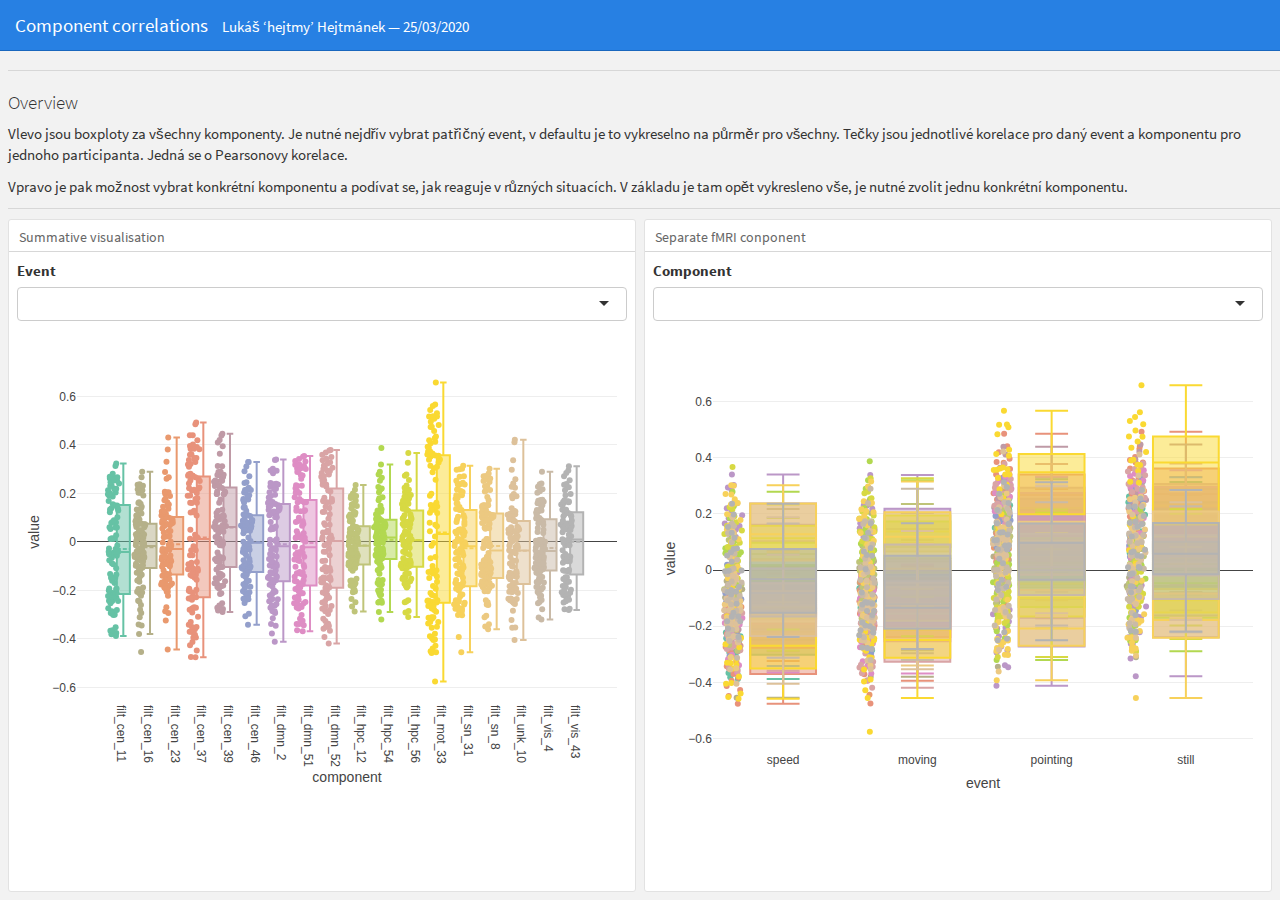
